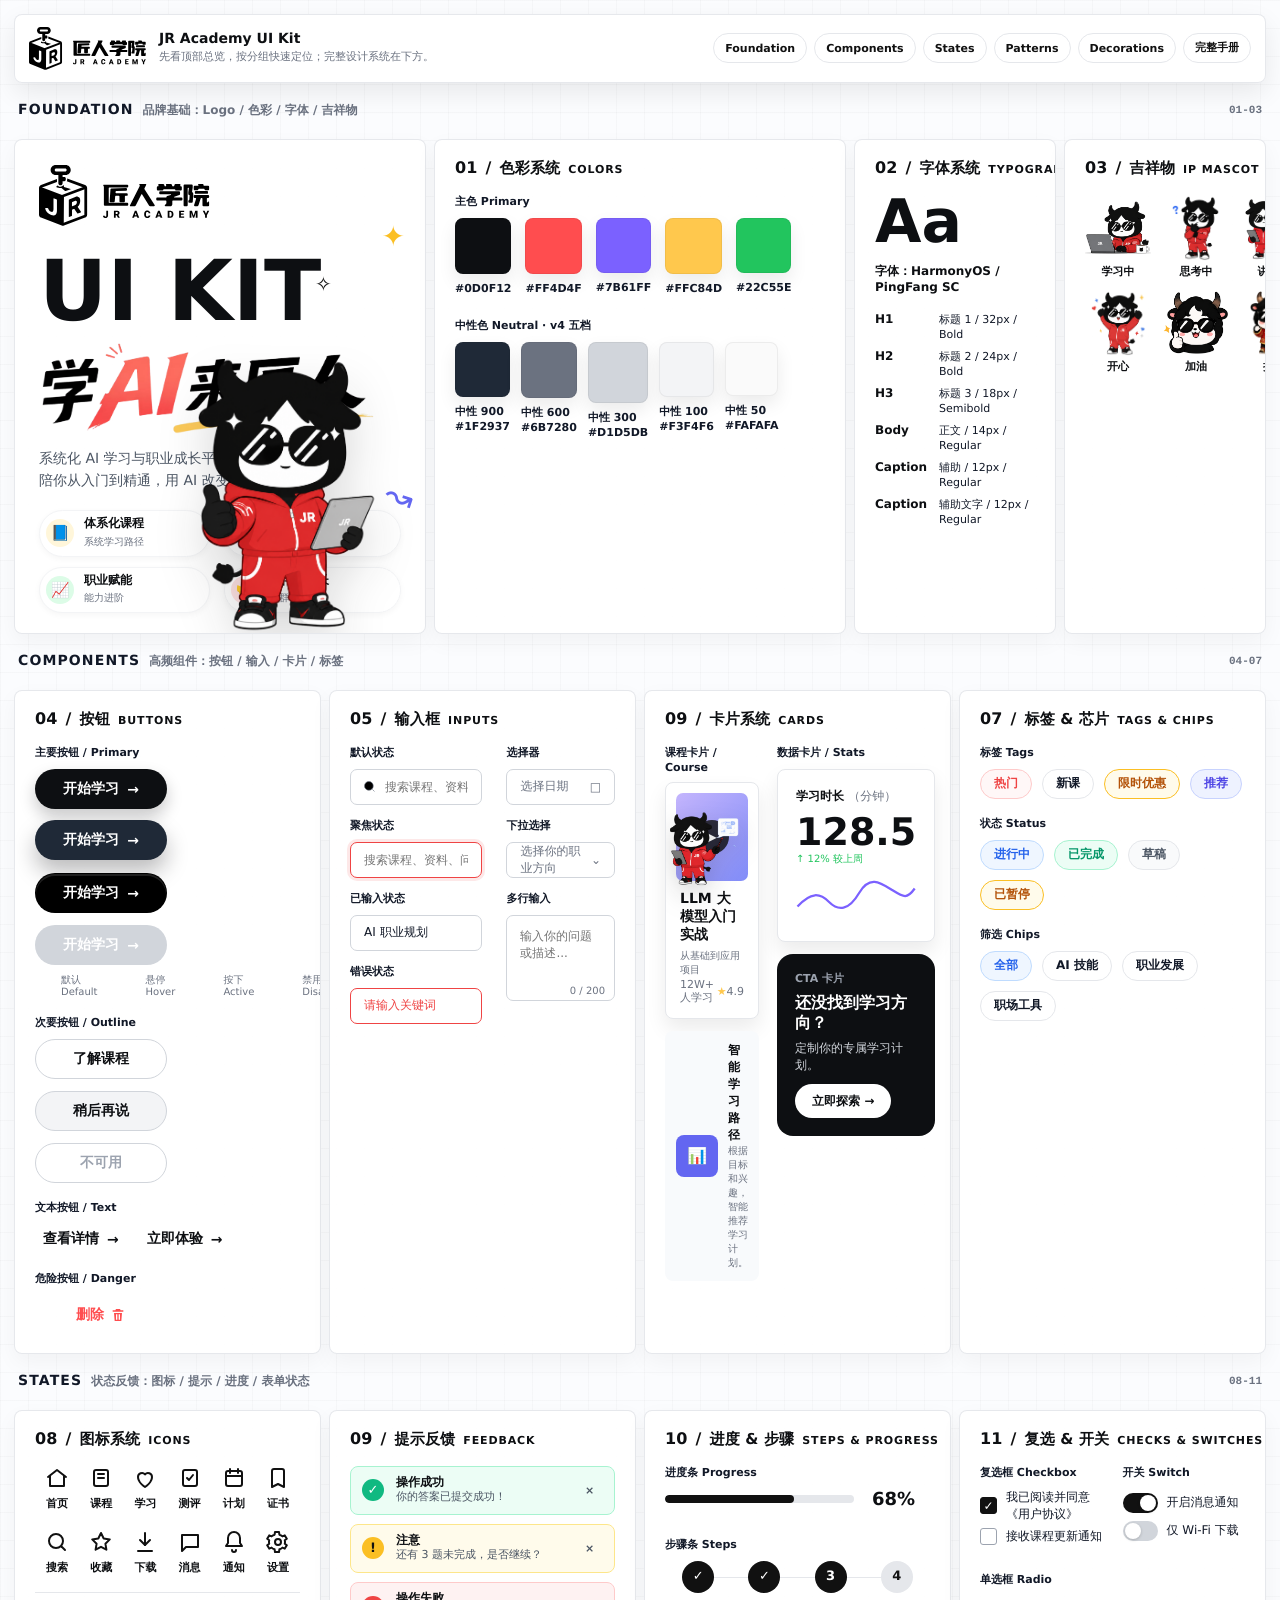
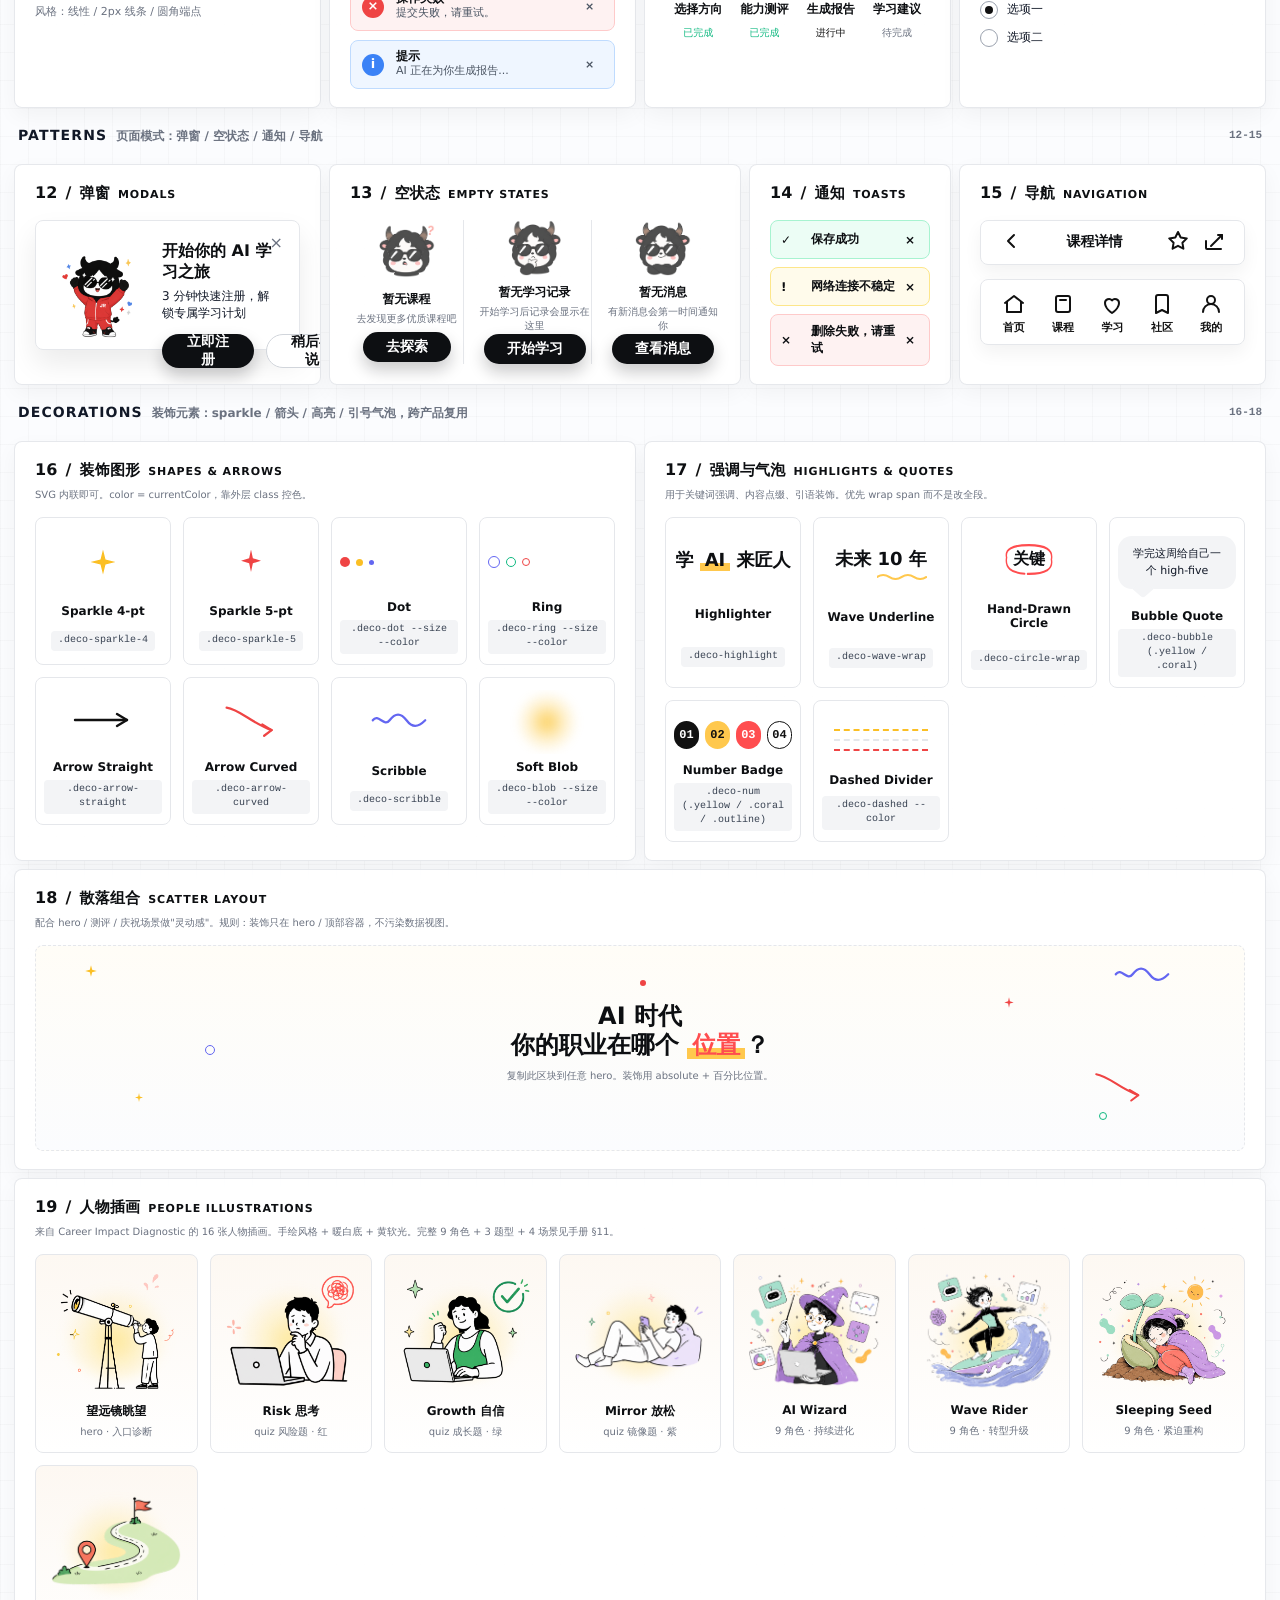
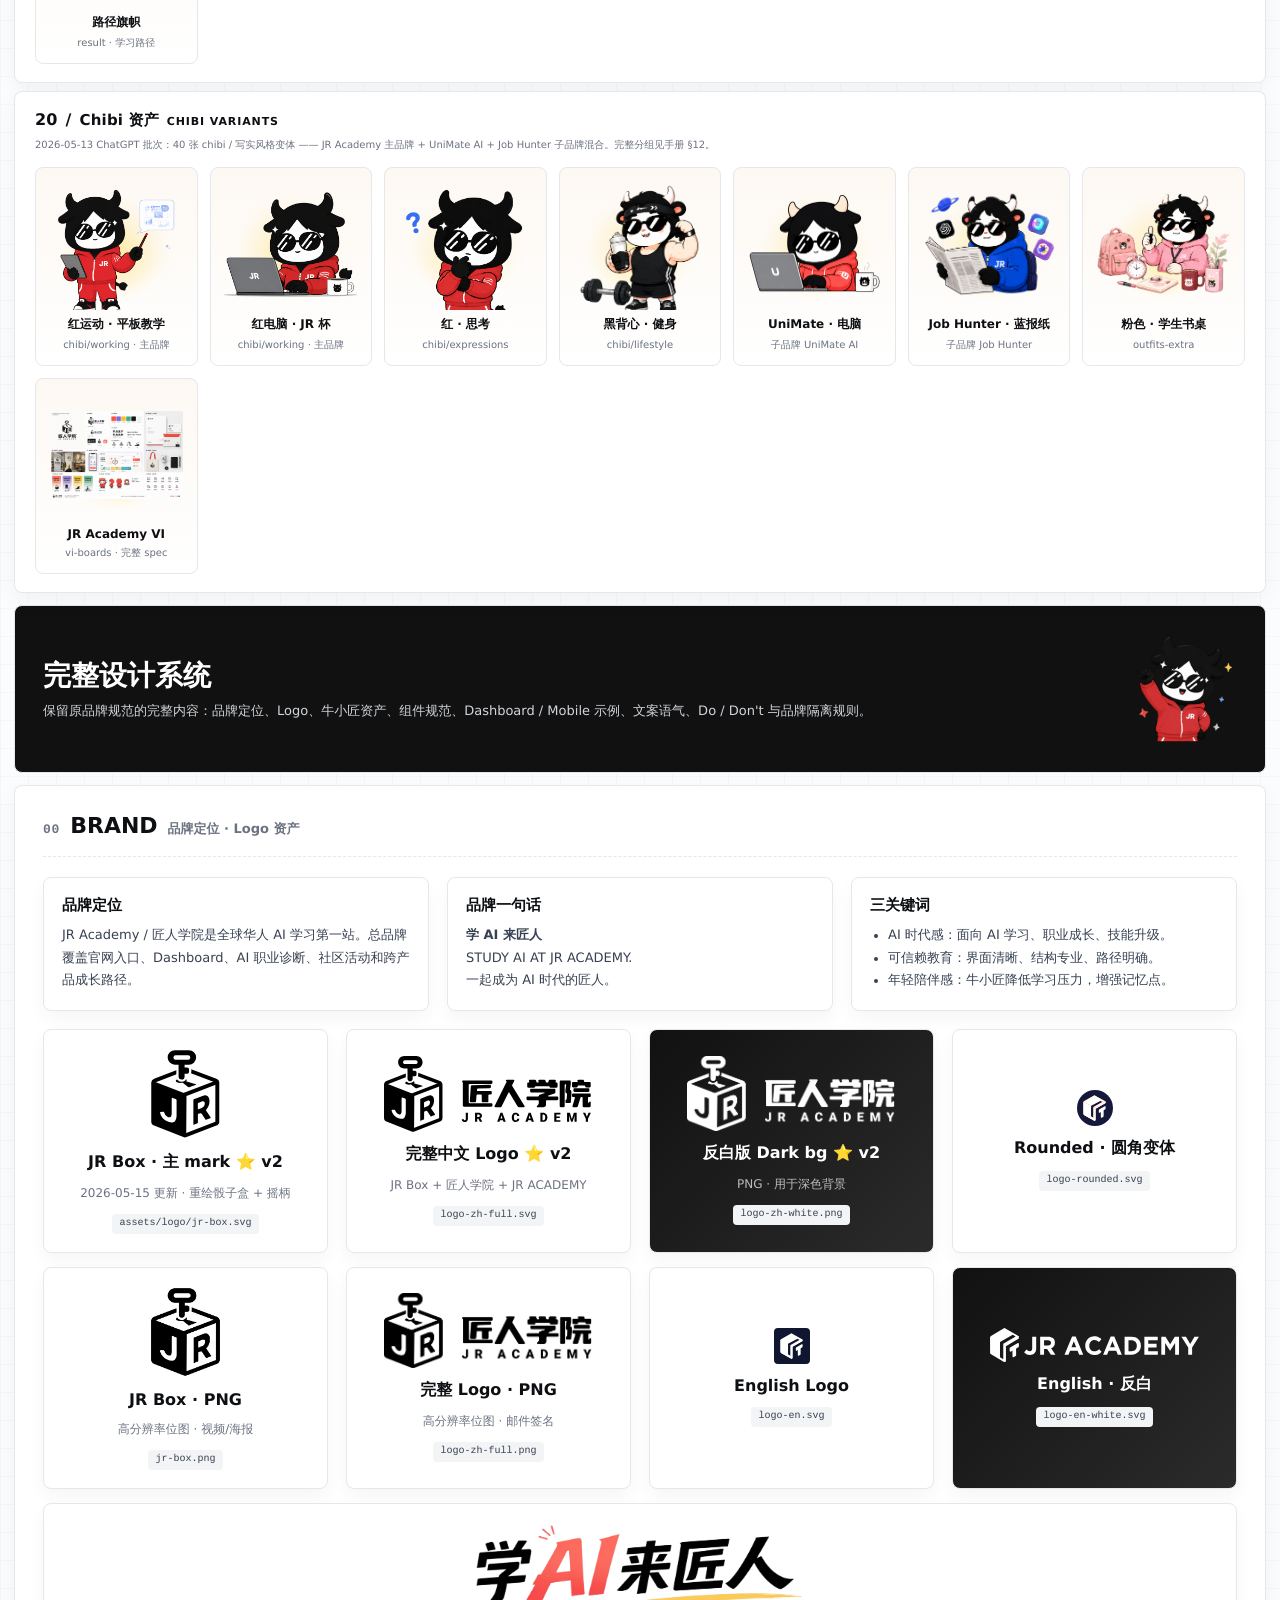
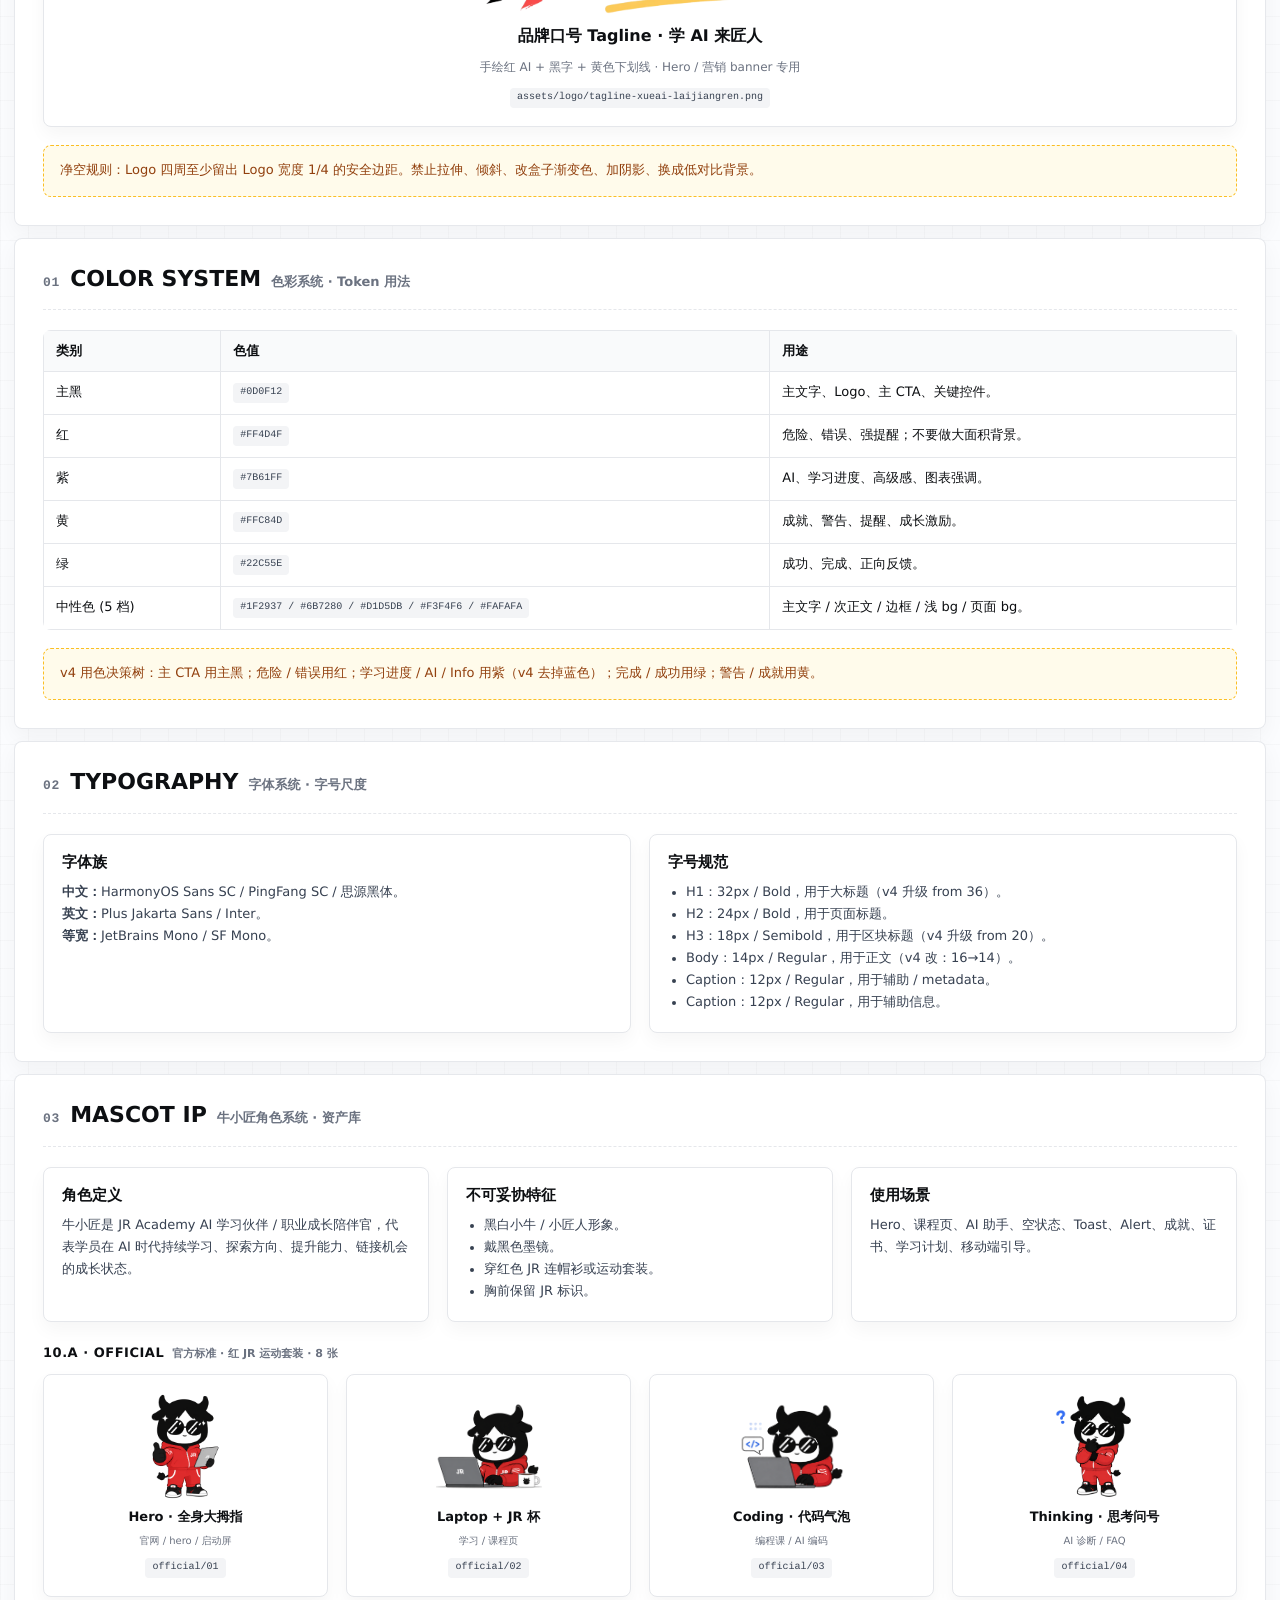
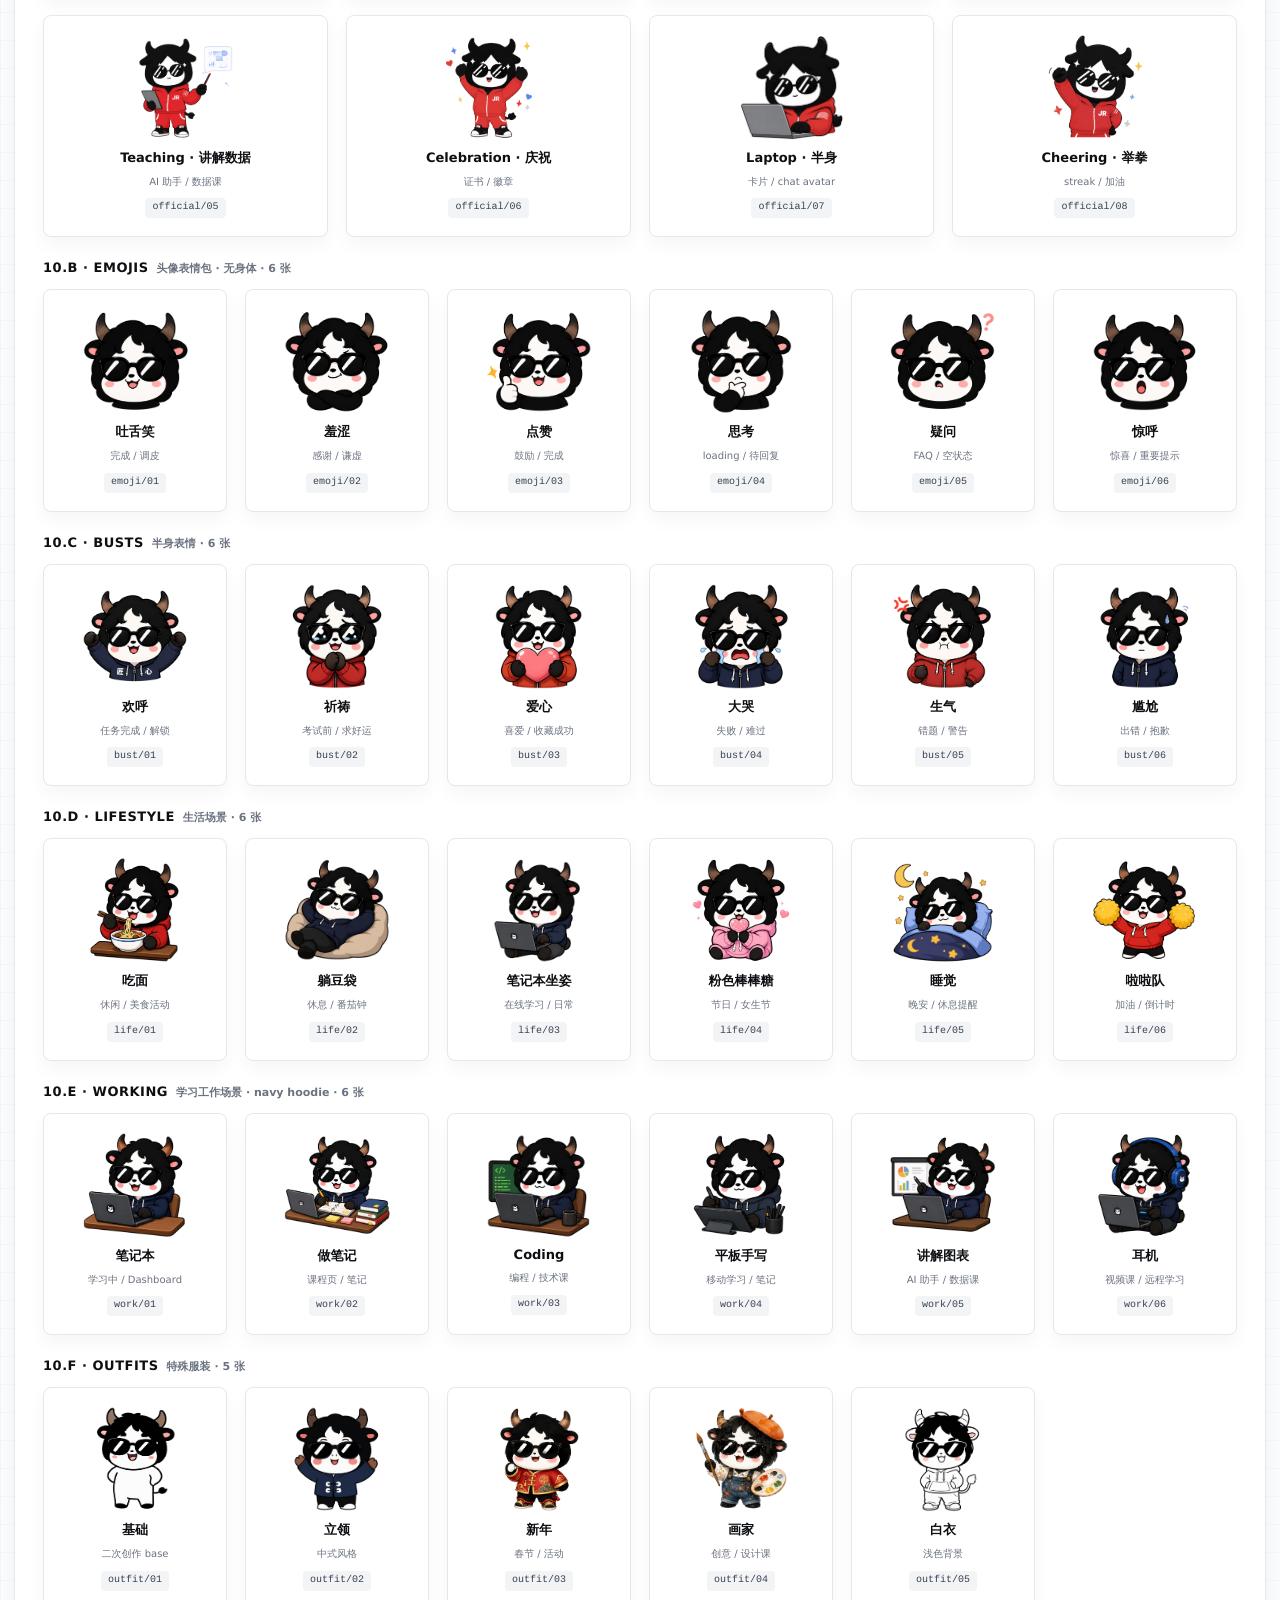
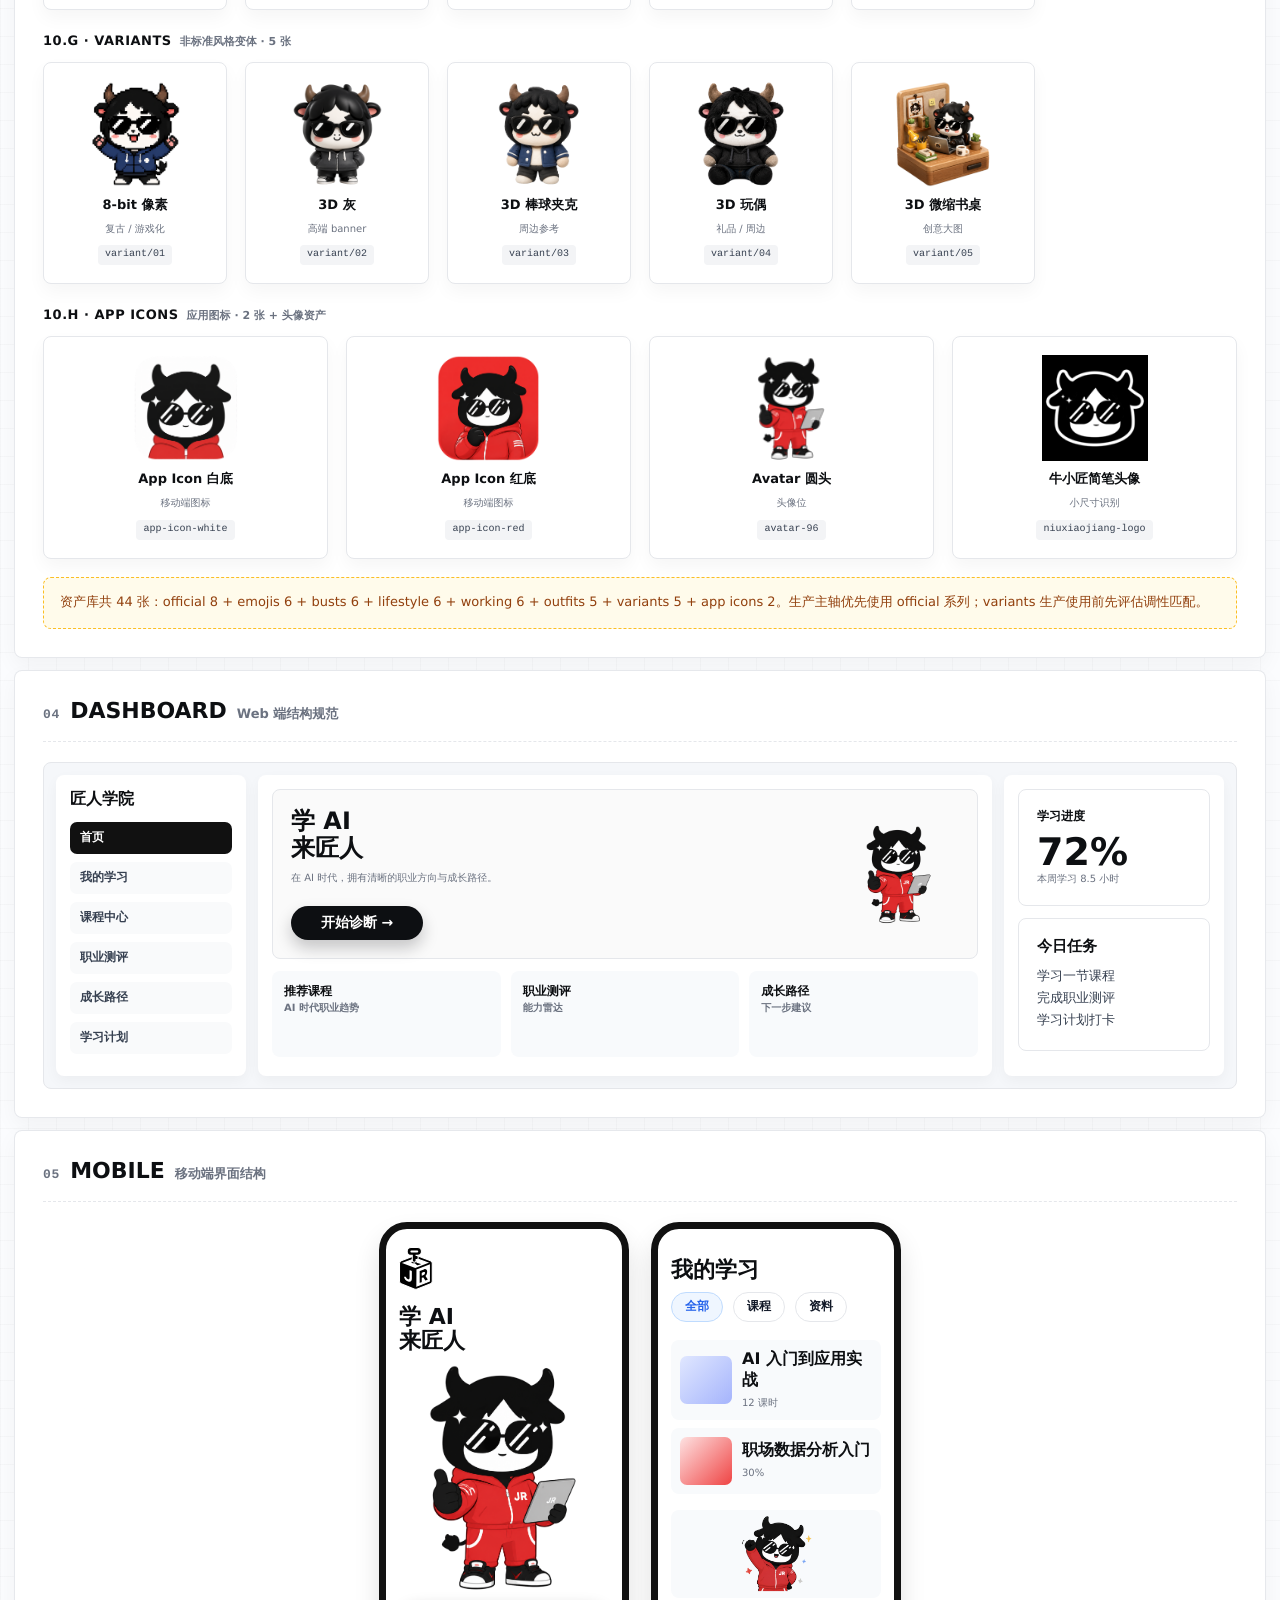
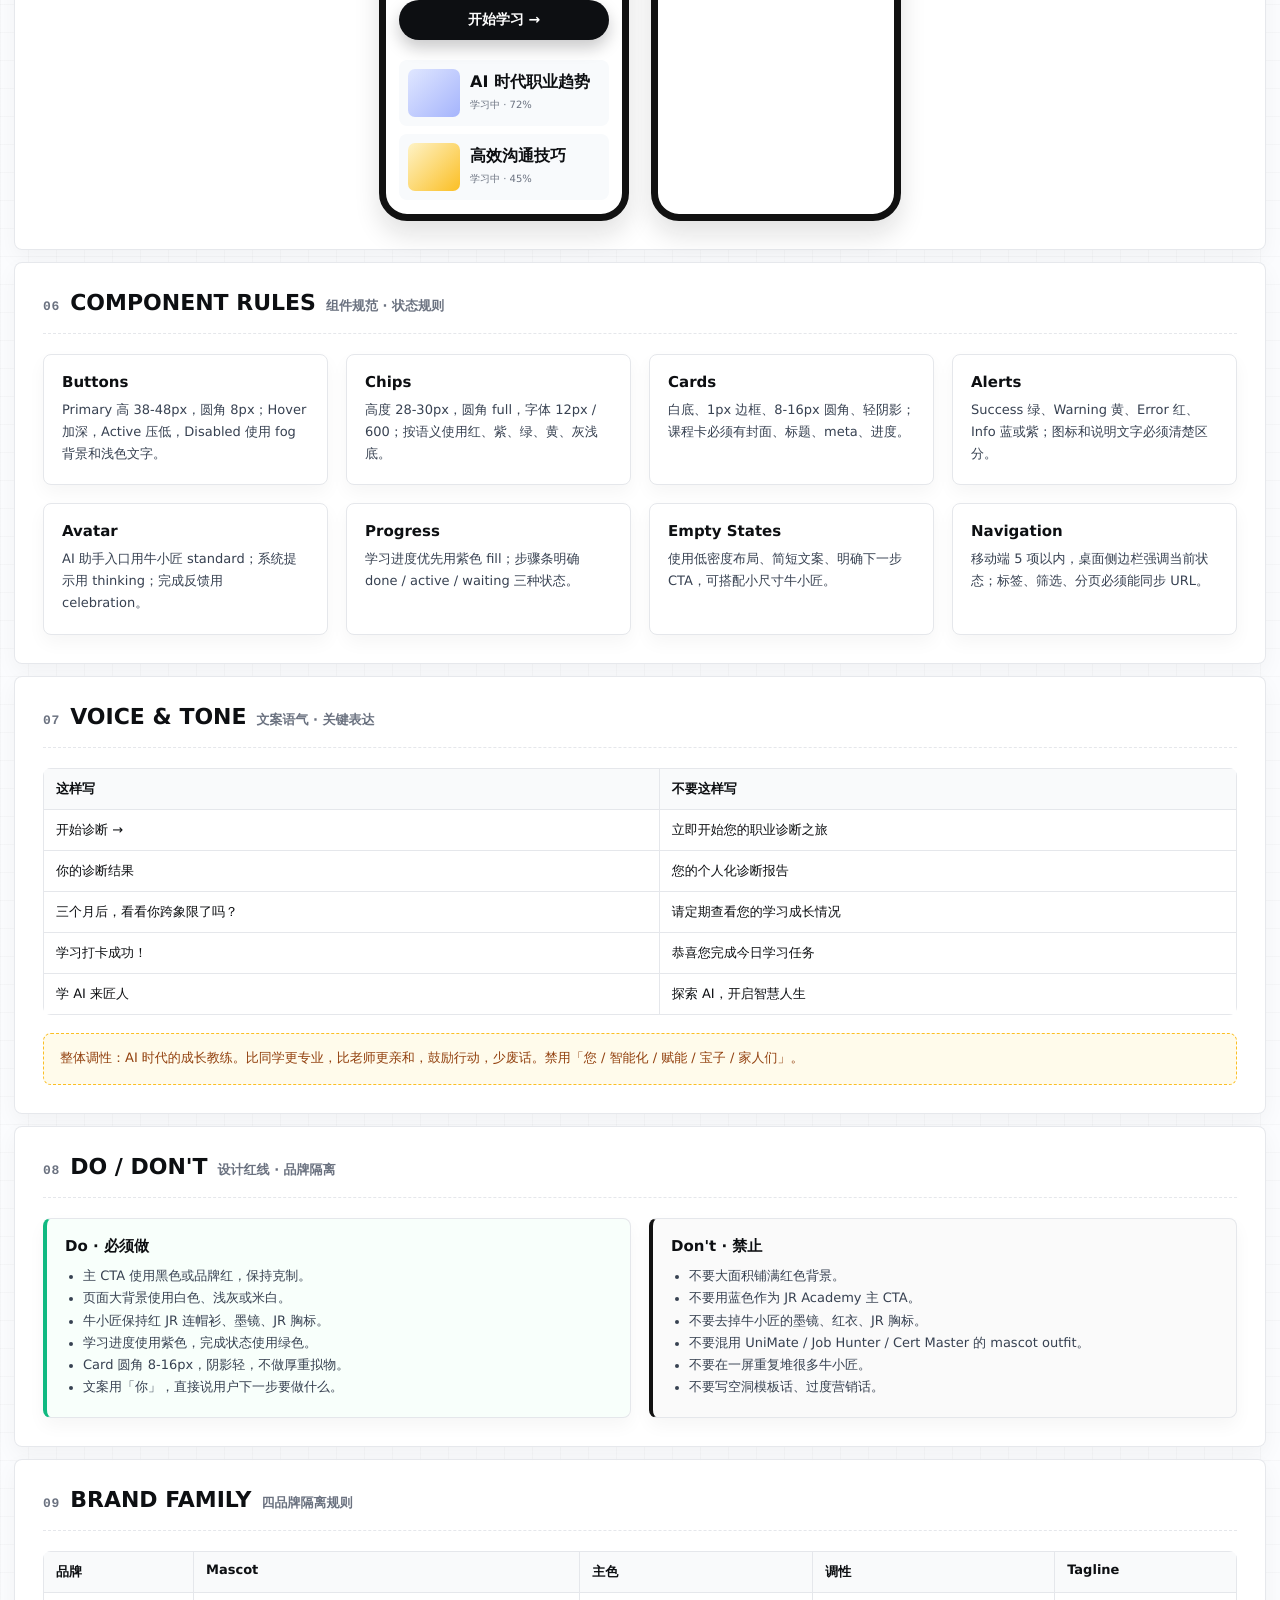
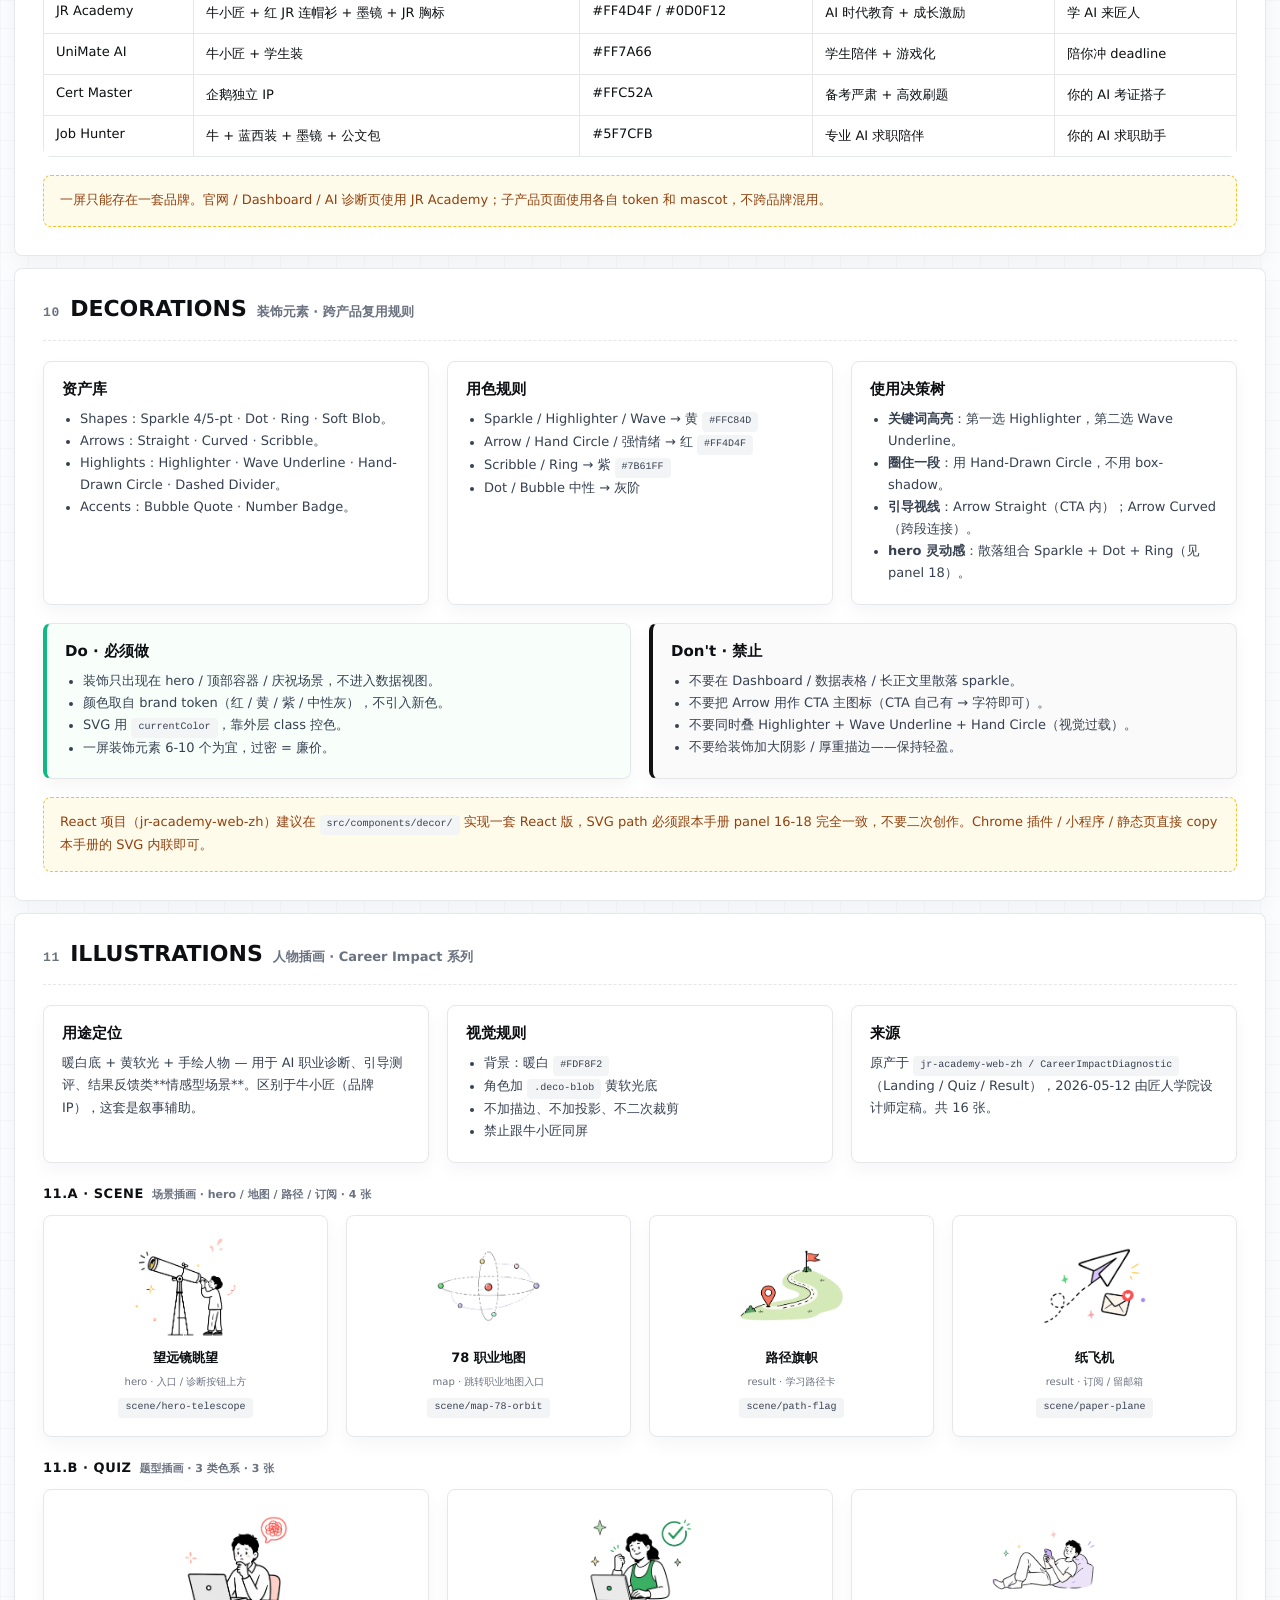
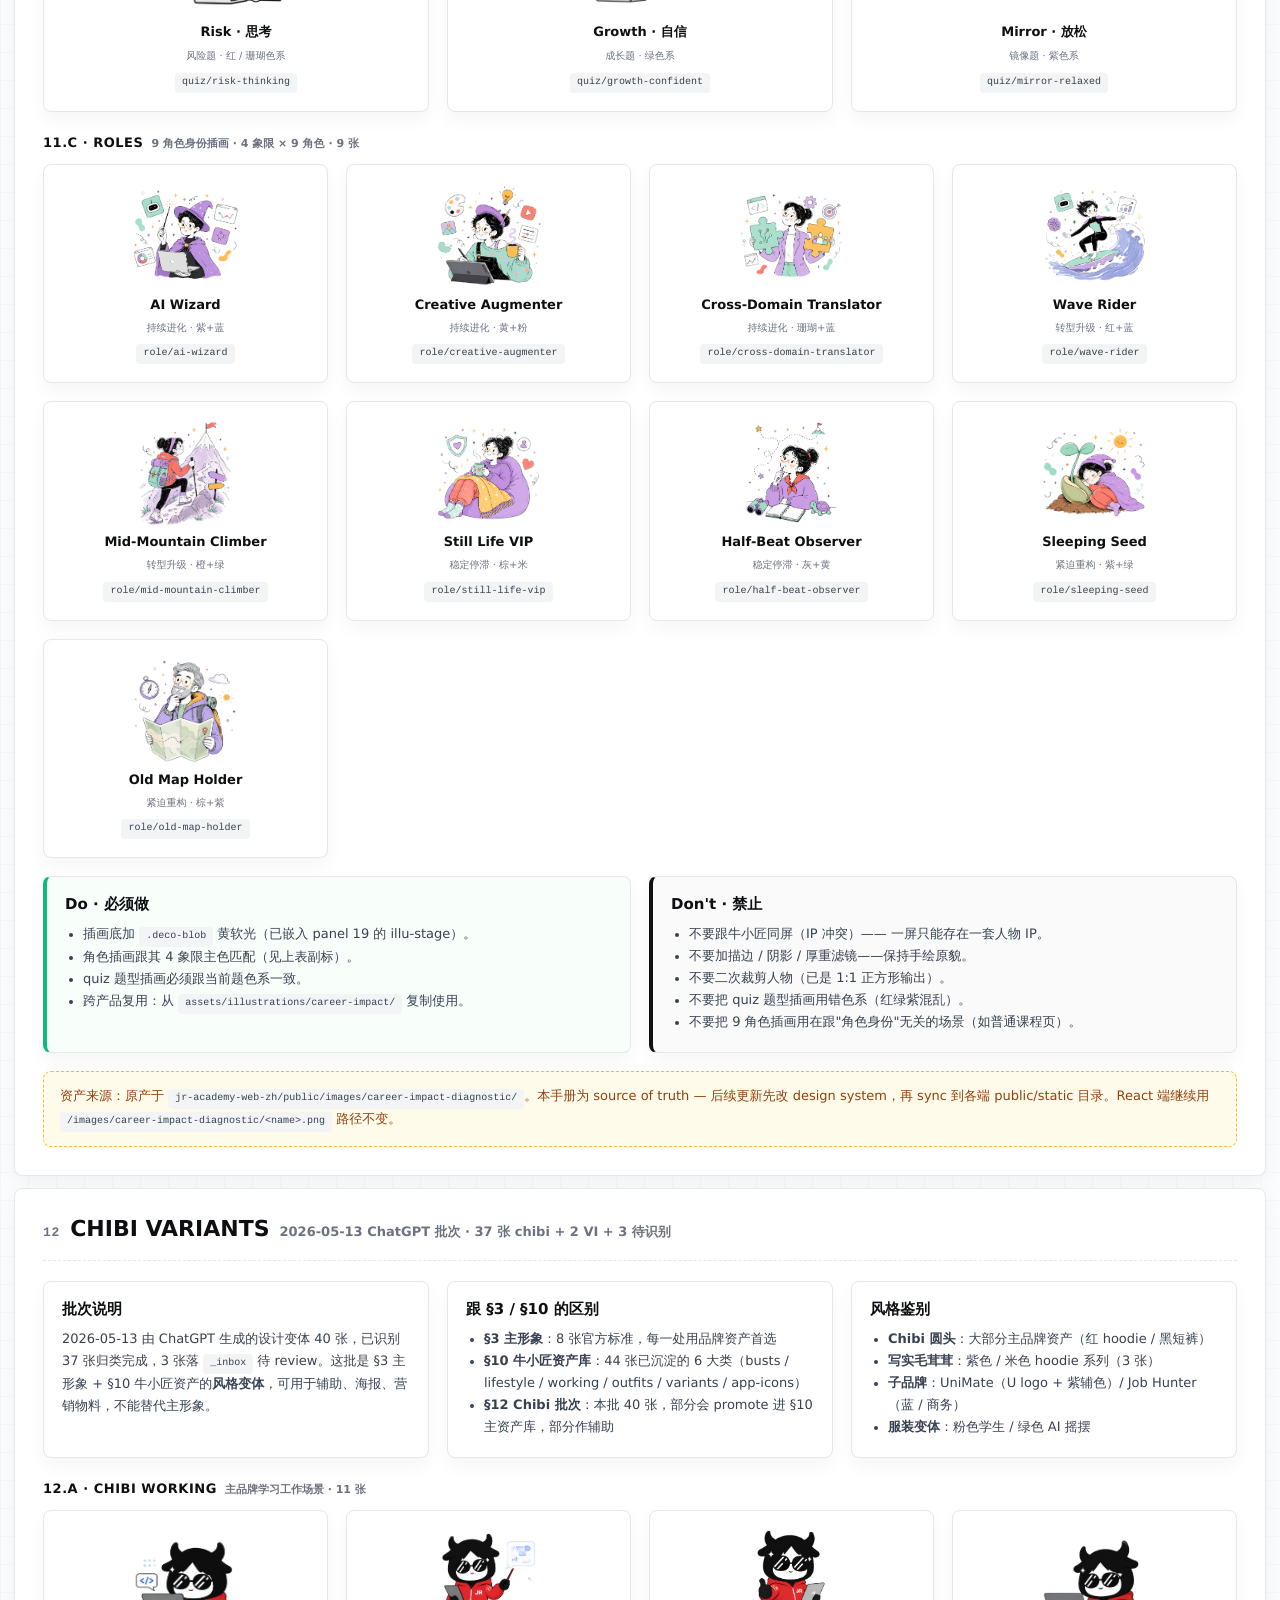
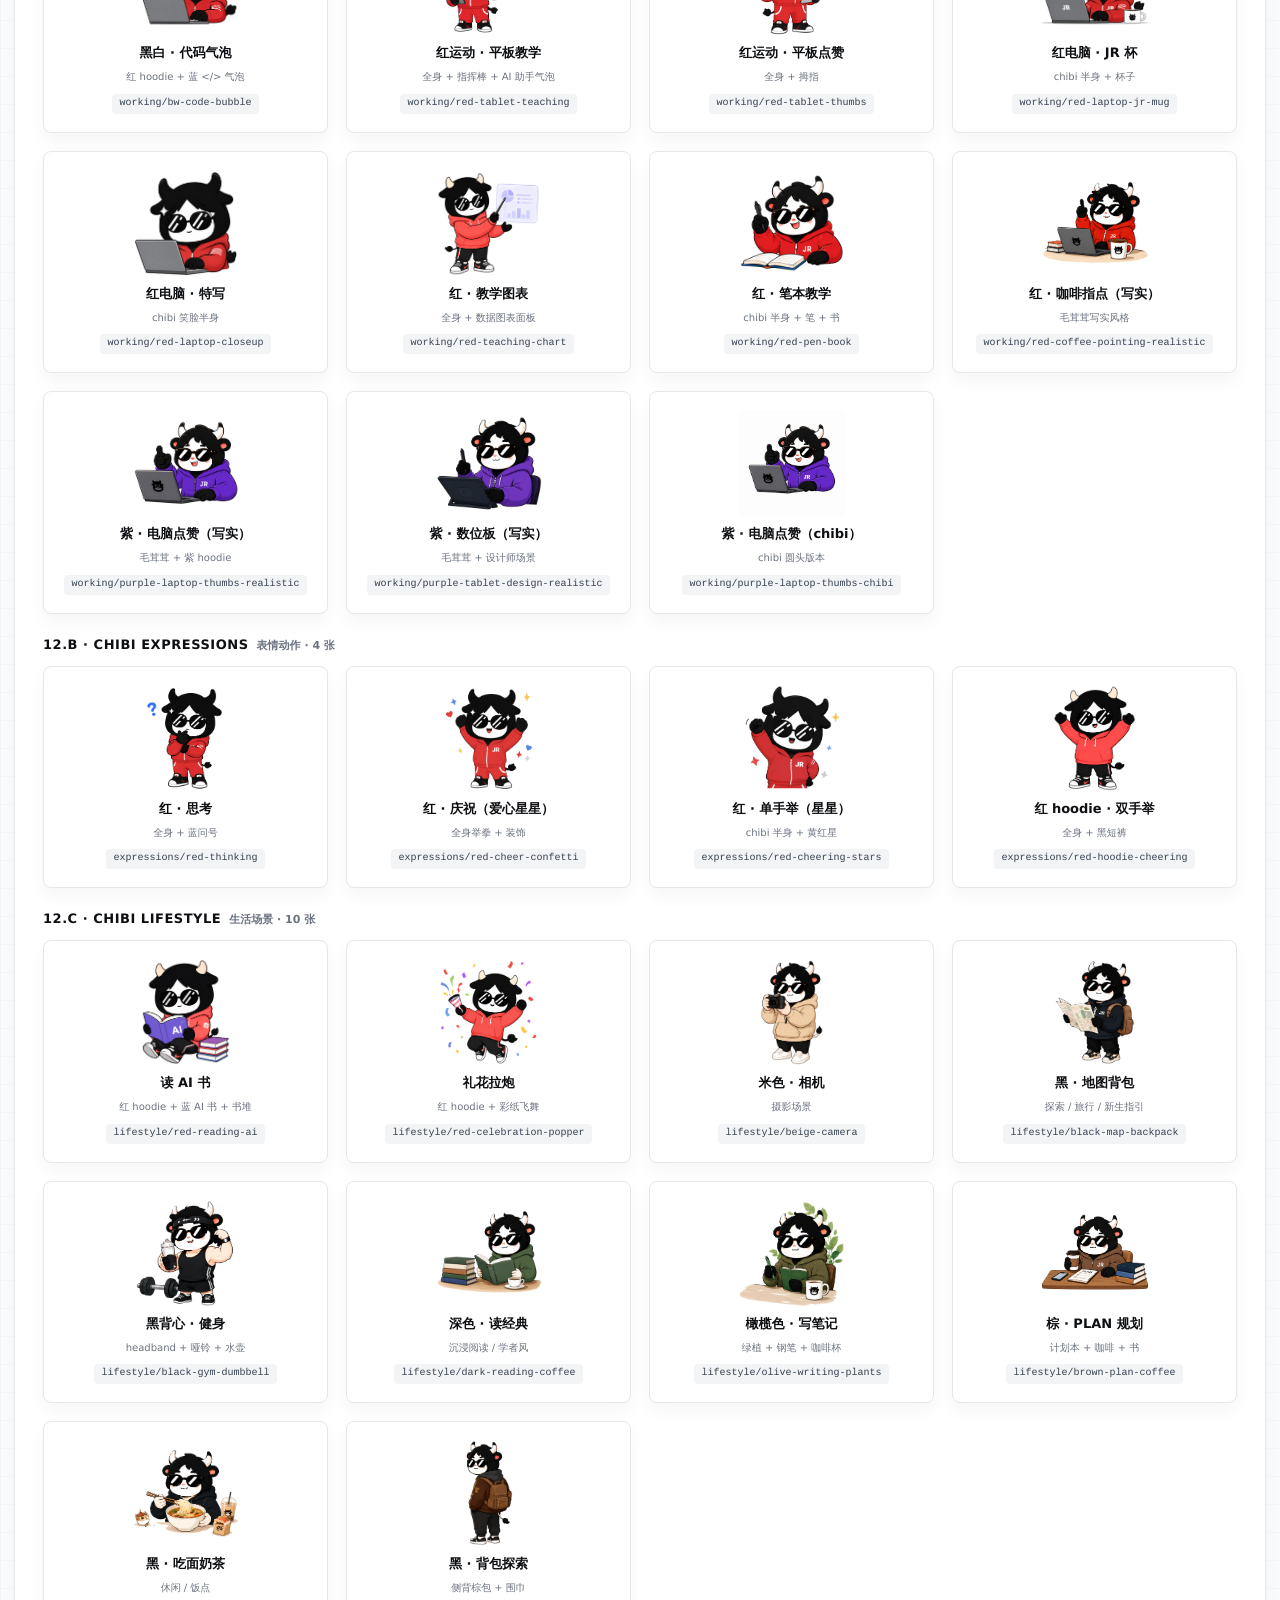
==== index.html @ ee029b47 "docs: rename 'Brand Book' → 'Design System' across repo Brand Book is the casual term; Design System" ====
<!doctype html>
<html lang="zh-CN">
<head>
  <meta charset="utf-8" />
  <meta name="viewport" content="width=device-width, initial-scale=1" />
  <title>JR Academy / 匠人学院 UI Kit</title>
  <meta name="description" content="匠人学院品牌 UI Kit：色彩、字体、吉祥物、组件与导航规范。" />
  <link rel="stylesheet" href="tokens/tokens.css" />
  <style>
    *, *::before, *::after { box-sizing: border-box; }
    html, body { margin: 0; padding: 0; }
    body {
      min-height: 100vh;
      font-family: var(--jr-font-sans);
      color: var(--jr-black);
      background:
        linear-gradient(90deg, rgba(17, 17, 17, 0.025) 1px, transparent 1px),
        linear-gradient(rgba(17, 17, 17, 0.025) 1px, transparent 1px),
        #fbfcfe;
      background-size: 28px 28px;
      -webkit-font-smoothing: antialiased;
      text-rendering: geometricPrecision;
    }
    button, input, textarea { font: inherit; }

    .page {
      width: min(1512px, calc(100vw - 28px));
      margin: 0 auto;
      padding: 14px 0 18px;
    }
    .kit-toolbar {
      position: sticky;
      top: 8px;
      z-index: 20;
      display: grid;
      grid-template-columns: 1fr auto;
      gap: 16px;
      align-items: center;
      margin-bottom: 8px;
      padding: 12px 14px;
      border: 1px solid rgba(229, 231, 235, 0.95);
      border-radius: 8px;
      background: rgba(255, 255, 255, 0.92);
      box-shadow: 0 10px 26px rgba(17, 17, 17, 0.08);
      backdrop-filter: blur(14px);
    }
    .kit-toolbar-title {
      display: flex;
      align-items: center;
      gap: 12px;
      min-width: 0;
    }
    .kit-toolbar-title img { width: 118px; height: auto; flex: 0 0 auto; }
    .kit-toolbar-title strong { display: block; font-size: 14px; line-height: 1.2; }
    .kit-toolbar-title span { display: block; margin-top: 2px; color: #6b7280; font-size: 11px; }
    .kit-jump {
      display: flex;
      flex-wrap: wrap;
      justify-content: flex-end;
      gap: 7px;
    }
    .kit-jump a {
      display: inline-flex;
      align-items: center;
      min-height: 30px;
      padding: 0 11px;
      border: 1px solid #e5e7eb;
      border-radius: 999px;
      background: #fff;
      color: #111;
      font-size: 11px;
      font-weight: 800;
      text-decoration: none;
    }
    .kit-grid {
      display: grid;
      grid-template-columns: repeat(12, minmax(0, 1fr));
      gap: 8px;
    }
    .kit-group {
      grid-column: 1 / -1;
      display: flex;
      align-items: center;
      justify-content: space-between;
      min-height: 40px;
      padding: 0 4px;
      color: #111827;
    }
    .kit-group h2 {
      margin: 0;
      display: flex;
      align-items: baseline;
      gap: 9px;
      font-size: 14px;
      letter-spacing: 0.08em;
      text-transform: uppercase;
    }
    .kit-group h2 span {
      color: #6b7280;
      font-size: 12px;
      letter-spacing: 0;
      text-transform: none;
    }
    .kit-group .range {
      color: #6b7280;
      font-family: var(--jr-font-mono);
      font-size: 11px;
      font-weight: 800;
    }
    .panel {
      min-height: 150px;
      padding: 18px 20px;
      overflow: hidden;
      position: relative;
      background: rgba(255, 255, 255, 0.92);
      border: 1px solid rgba(229, 231, 235, 0.95);
      border-radius: 8px;
      box-shadow: 0 8px 22px rgba(17, 17, 17, 0.045);
    }
    .panel-title {
      display: flex;
      align-items: baseline;
      gap: 8px;
      margin-bottom: 16px;
      font-weight: 800;
      letter-spacing: 0.01em;
      white-space: nowrap;
    }
    .panel-title .num { font-size: 16px; }
    .panel-title .slash { color: #111; }
    .panel-title .zh { font-size: 15px; }
    .panel-title .en { font-size: 11px; letter-spacing: 0.08em; }
    .label {
      margin: 0 0 8px;
      font-size: 11px;
      font-weight: 800;
      color: #111827;
    }
    .muted { color: #6b7280; }
    .tiny {
      font-size: 10px;
      color: #6b7280;
      line-height: 1.4;
    }

    .hero { grid-column: span 4; min-height: 294px; padding: 25px 24px 20px; }
    .colors { grid-column: span 4; min-height: 294px; }
    .type { grid-column: span 2; min-height: 294px; }
    .mascot { grid-column: span 2; min-height: 294px; }
    .buttons { grid-column: span 3; }
    .inputs { grid-column: span 3; }
    .cards { grid-column: span 3; }
    .tags { grid-column: span 3; }
    .icons { grid-column: span 3; }
    .feedback { grid-column: span 3; }
    .progress { grid-column: span 3; }
    .checks { grid-column: span 3; }
    .modal { grid-column: span 3; }
    .empty { grid-column: span 4; }
    .toasts { grid-column: span 2; }
    .nav { grid-column: span 3; }

    .brand-row { display: flex; align-items: center; gap: 12px; }
    .brand-logo { width: 172px; height: auto; }
    .hero-word {
      margin: 30px 0 12px;
      font-size: clamp(58px, 6.8vw, 84px);
      line-height: 0.85;
      font-weight: 900;
      letter-spacing: 0;
    }
    .hero-line {
      margin: 0;
      font-size: 34px;
      line-height: 1.1;
      font-weight: 900;
      letter-spacing: 0;
    }
    .hero-line .ai {
      color: #ef4444;
      padding: 0 5px;
      background: linear-gradient(transparent 64%, #fbbf24 64%);
    }
    .hero-tagline {
      display: block;
      width: 100%;
      max-width: 340px;
      height: auto;
      margin: 0;
    }
    .hero-underline {
      display: block;
      width: 240px;
      max-width: 80%;
      height: auto;
      margin: -4px 0 0 -8px;
      pointer-events: none;
      user-select: none;
    }
    .hero-sub {
      margin: 24px 0 0;
      padding-top: 10px;
      width: 320px;
      max-width: 68%;
      border-top: 2px solid #fbbf24;
      color: #111827;
      font-size: 14px;
      font-weight: 500;
    }
    .hero-desc {
      margin: 14px 0 18px;
      font-size: 14px;
      color: #4B5563;
      line-height: 1.6;
      max-width: 420px;
    }
    .hero-pills {
      display: grid;
      grid-template-columns: repeat(2, auto);
      gap: 10px 14px;
      margin-top: 4px;
      max-width: 440px;
    }
    .hero-pill {
      display: inline-flex;
      align-items: center;
      gap: 10px;
      padding: 6px 14px 6px 6px;
      background: #fff;
      border: 1px solid #F3F4F6;
      border-radius: 9999px;
      box-shadow: 0 2px 6px rgba(13,15,18,0.04);
    }
    .hero-pill .ic {
      width: 28px;
      height: 28px;
      border-radius: 50%;
      display: grid;
      place-items: center;
      font-size: 15px;
      flex-shrink: 0;
    }
    .hero-pill .ic.y { background: #FFF6DA; }
    .hero-pill .ic.p { background: #EFEBFF; }
    .hero-pill .ic.g { background: #DCFCE7; }
    .hero-pill .ic.r { background: #FEE2E2; }
    .hero-pill .meta { line-height: 1.15; }
    .hero-pill .meta strong { font-size: 12px; font-weight: 700; color: #0D0F12; display: block; }
    .hero-pill .meta span { font-size: 10px; color: #6B7280; }
    .hero-mascot {
      position: absolute;
      right: 20px;
      bottom: 0;
      width: 235px;
      max-height: 278px;
      object-fit: contain;
      filter: drop-shadow(0 20px 24px rgba(17, 17, 17, 0.16));
    }
    .spark { position: absolute; color: #fbbf24; font-weight: 900; font-size: 28px; }
    .spark.one { top: 80px; right: 20px; }
    .spark.two { top: 132px; left: 300px; color: #111; font-size: 20px; }
    .scribble {
      position: absolute;
      right: 12px;
      bottom: 116px;
      color: #6366f1;
      font-size: 34px;
      transform: rotate(18deg);
    }

    .swatch-row { display: grid; grid-template-columns: repeat(6, 1fr); gap: 14px; margin-bottom: 24px; }
    .neutral-row { display: grid; grid-template-columns: repeat(7, 1fr); gap: 11px; }
    .swatch { display: flex; flex-direction: column; align-items: center; gap: 8px; }
    .swatch-box {
      width: 100%;
      aspect-ratio: 1;
      border-radius: 8px;
      box-shadow: inset 0 0 0 1px rgba(17, 17, 17, 0.06), 0 8px 18px rgba(17, 17, 17, 0.08);
    }
    .swatch-code { font-size: 11px; font-weight: 700; color: #111827; }

    .type-sample { font-size: 60px; line-height: 0.9; font-weight: 900; margin: 6px 0 14px; }
    .font-name { margin: 0 0 18px; font-size: 12px; font-weight: 600; }
    .type-list { display: grid; gap: 8px; }
    .type-row { display: grid; grid-template-columns: 56px 1fr; gap: 8px; align-items: baseline; }
    .type-row strong { font-size: 12px; }
    .type-row span { font-size: 11px; color: #111827; }

    .mascot-grid { display: grid; grid-template-columns: repeat(3, 1fr); gap: 10px 12px; }
    .mascot-item { display: grid; place-items: center; gap: 4px; text-align: center; }
    .mascot-item img { width: 66px; height: 66px; object-fit: contain; }
    .mascot-item span { font-size: 11px; font-weight: 700; }

    .btn-line { margin-bottom: 18px; }
    .btn-stack { display: flex; flex-wrap: wrap; align-items: center; gap: 12px; }
    .ui-btn {
      height: 40px;
      min-width: 132px;
      padding: 0 22px;
      display: inline-flex;
      align-items: center;
      justify-content: center;
      gap: 8px;
      border: 1.5px solid transparent;
      border-radius: 9999px;       /* v4: full pill */
      font-size: 14px;
      font-weight: 700;
      background: #0D0F12;
      color: #fff;
      box-shadow: 0 8px 16px rgba(13, 15, 18, 0.22);
      transition: transform 200ms, background 200ms, box-shadow 200ms;
    }
    .ui-btn:hover, .ui-btn.hover { background: #1F2937; transform: translateY(-1px); box-shadow: 0 12px 22px rgba(13, 15, 18, 0.28); }
    .ui-btn.active { background: #000; box-shadow: inset 0 2px 0 rgba(255, 255, 255, 0.12); transform: translateY(0); }
    .ui-btn.disabled { background: #D1D5DB; color: #fff; box-shadow: none; cursor: not-allowed; }
    .ui-btn.secondary { background: #fff; color: #0D0F12; border-color: #D1D5DB; box-shadow: none; }
    .ui-btn.secondary:hover { border-color: #0D0F12; transform: none; box-shadow: 0 4px 10px rgba(13,15,18,0.06); }
    .ui-btn.secondary.soft { background: #F3F4F6; }
    .ui-btn.text { min-width: auto; height: 30px; padding: 0 8px; background: transparent; color: #0D0F12; box-shadow: none; border: 0; }
    .ui-btn.text:hover { background: #F3F4F6; }
    .ui-btn.danger {
      background: transparent; color: #FF4D4F; border-color: transparent;
      box-shadow: none; gap: 6px;
    }
    .ui-btn.danger:hover { background: #FEE2E2; transform: none; }
    .ui-btn.danger svg { width: 16px; height: 16px; fill: #FF4D4F; }
    .state-labels { display: flex; gap: 48px; padding: 8px 0 0 26px; font-size: 10px; color: #6B7280; }

    .input-layout { display: grid; grid-template-columns: 1fr 0.82fr; gap: 24px; }
    .field { margin-bottom: 14px; }
    .field input, .field textarea, .select-like {
      width: 100%;
      min-height: 36px;
      padding: 0 13px;
      border: 1px solid #d1d5db;
      border-radius: 7px;
      background: #fff;
      color: #111827;
      font-size: 12px;
      outline: 0;
    }
    .field textarea { min-height: 86px; padding-top: 12px; resize: none; }
    .field .danger { border-color: #ef4444; color: #ef4444; }
    .field .focus { border-color: #ef4444; box-shadow: 0 0 0 3px rgba(239, 68, 68, 0.12); }
    .field .with-icon { position: relative; }
    .field .with-icon input { padding-left: 34px; }
    .field .with-icon svg { position: absolute; left: 12px; top: 10px; width: 15px; height: 15px; stroke: #6b7280; }
    .select-like { display: flex; align-items: center; justify-content: space-between; color: #6b7280; }
    .counter { text-align: right; margin-top: -19px; padding-right: 10px; font-size: 10px; color: #6b7280; }

    .card-layout { display: grid; grid-template-columns: 1fr 0.9fr; gap: 18px; align-items: stretch; }
    .course-card, .metric-card {
      border: 1px solid #e5e7eb;
      border-radius: 8px;
      background: #fff;
      box-shadow: 0 10px 20px rgba(17, 17, 17, 0.08);
      overflow: hidden;
    }
    .course-cover {
      height: 88px;
      margin: 10px;
      border-radius: 7px;
      position: relative;
      background: linear-gradient(135deg, #c4b5fd, #818cf8);
    }
    .course-cover img {
      position: absolute;
      right: 8px;
      bottom: -6px;
      height: 78px;
      object-fit: contain;
      filter: drop-shadow(0 10px 13px rgba(17, 17, 17, 0.18));
    }
    .play-dot {
      position: absolute;
      left: 50%;
      top: 50%;
      width: 34px;
      height: 34px;
      display: grid;
      place-items: center;
      transform: translate(-50%, -50%);
      border-radius: 999px;
      background: rgba(17, 17, 17, 0.82);
      color: #fff;
      font-size: 12px;
    }
    .course-body { padding: 0 14px 12px; }
    .course-title { font-size: 14px; font-weight: 800; margin: 0 0 5px; }
    .course-meta { display: flex; justify-content: space-between; align-items: center; font-size: 11px; color: #6b7280; }
    .mini-chip { padding: 5px 9px; border-radius: 7px; background: #e0e7ff; color: #6366f1; font-size: 10px; font-weight: 800; }
    .metric-card { padding: 18px; }
    .metric-title { font-size: 12px; font-weight: 800; }
    .metric-num { margin: 8px 0 2px; font-size: 38px; line-height: 1; font-weight: 900; }
    .metric-trend { width: 100%; height: 52px; }
    .feature-card {
      display: grid;
      grid-template-columns: 42px 1fr;
      gap: 10px;
      align-items: center;
      margin-top: 12px;
      padding: 11px;
      border-radius: 8px;
      background: #f8fafc;
    }
    .feature-icon { width: 42px; height: 42px; border-radius: 8px; display: grid; place-items: center; background: #6366f1; color: #fff; }
    .feature-title { font-size: 12px; font-weight: 800; }
    .feature-copy { font-size: 10px; color: #6b7280; }

    .chip-row { display: flex; flex-wrap: wrap; gap: 10px; margin-bottom: 18px; }
    .tag {
      display: inline-flex;
      align-items: center;
      justify-content: center;
      min-height: 30px;
      padding: 0 13px;
      border: 1px solid #e5e7eb;
      border-radius: 999px;
      background: #fff;
      color: #111827;
      font-size: 12px;
      font-weight: 800;
    }
    .tag.red { color: #ef4444; border-color: #fecaca; background: #fff7f7; }
    .tag.yellow { color: #b45309; border-color: #fbbf24; background: #fffbeb; }
    .tag.purple { color: #4f46e5; border-color: #c7d2fe; background: #eef2ff; }
    .tag.blue { color: #2563eb; border-color: #bfdbfe; background: #eff6ff; }
    .tag.green { color: #059669; border-color: #a7f3d0; background: #ecfdf5; }
    .tag.gray { color: #4b5563; background: #f9fafb; }

    .icon-grid { display: grid; grid-template-columns: repeat(6, 1fr); row-gap: 18px; }
    .icon-item { display: grid; place-items: center; gap: 7px; font-size: 11px; font-weight: 700; }
    .icon-item svg, .nav-icon svg, .toolbar-icon svg { width: 24px; height: 24px; fill: none; stroke: #111; stroke-width: 2; stroke-linecap: round; stroke-linejoin: round; }
    .icon-note { margin-top: 16px; padding-top: 12px; border-top: 1px solid #e5e7eb; color: #6b7280; font-size: 11px; }

    .alert-list { display: grid; gap: 9px; }
    .alert {
      display: grid;
      grid-template-columns: 24px 1fr 18px;
      align-items: center;
      gap: 10px;
      min-height: 45px;
      padding: 9px 11px;
      border: 1px solid transparent;
      border-radius: 8px;
      font-size: 12px;
    }
    .alert strong { display: block; font-size: 12px; line-height: 1.1; }
    .alert span { font-size: 11px; color: #4b5563; }
    .alert.success { background: #ecfdf5; border-color: #a7f3d0; }
    .alert.warn { background: #fffbeb; border-color: #fde68a; }
    .alert.error { background: #fef2f2; border-color: #fecaca; }
    .alert.info { background: #eff6ff; border-color: #bfdbfe; }
    .alert-mark {
      width: 22px;
      height: 22px;
      display: grid;
      place-items: center;
      border-radius: 999px;
      color: #fff;
      font-size: 13px;
      font-weight: 900;
    }
    .alert.success .alert-mark { background: #10b981; }
    .alert.warn .alert-mark { background: #fbbf24; color: #111; }
    .alert.error .alert-mark { background: #ef4444; }
    .alert.info .alert-mark { background: #3b82f6; }
    .close { color: #111; font-weight: 700; }

    .progress-bar {
      display: grid;
      grid-template-columns: 1fr 58px;
      gap: 18px;
      align-items: center;
      margin-bottom: 28px;
    }
    .track { height: 8px; border-radius: 999px; background: #e5e7eb; overflow: hidden; }
    .track span { display: block; height: 100%; width: 68%; border-radius: 999px; background: #111; }
    .progress-num { font-size: 18px; font-weight: 900; }
    .steps { display: grid; grid-template-columns: repeat(4, 1fr); align-items: start; text-align: center; position: relative; }
    .steps::before {
      content: "";
      position: absolute;
      left: 12%;
      right: 12%;
      top: 16px;
      height: 1px;
      background: #e5e7eb;
    }
    .step { position: relative; display: grid; gap: 8px; place-items: center; z-index: 1; }
    .step-badge {
      width: 32px;
      height: 32px;
      display: grid;
      place-items: center;
      border-radius: 999px;
      background: #e5e7eb;
      color: #111;
      font-size: 13px;
      font-weight: 900;
    }
    .step.done .step-badge, .step.active .step-badge { background: #111; color: #fff; }
    .step-title { font-size: 12px; font-weight: 800; }
    .step-state { font-size: 10px; color: #10b981; }
    .step.active .step-state { color: #111; }
    .step.wait .step-state { color: #6b7280; }

    .form-list { display: grid; grid-template-columns: 1fr 1fr; gap: 20px; }
    .choice { display: flex; align-items: center; gap: 9px; min-height: 28px; font-size: 12px; color: #111827; }
    .checkbox, .radio, .switch {
      display: inline-grid;
      place-items: center;
      flex: 0 0 auto;
      border: 1.5px solid #9ca3af;
      background: #fff;
    }
    .checkbox { width: 17px; height: 17px; border-radius: 3px; }
    .checkbox.on { background: #111; border-color: #111; color: #fff; font-size: 12px; }
    .radio { width: 18px; height: 18px; border-radius: 999px; }
    .radio.on::after { content: ""; width: 8px; height: 8px; border-radius: 999px; background: #111; }
    .switch {
      width: 35px;
      height: 20px;
      padding: 2px;
      justify-content: start;
      border-radius: 999px;
      border: 0;
      background: #d1d5db;
    }
    .switch::after { content: ""; width: 16px; height: 16px; border-radius: 999px; background: #fff; box-shadow: 0 1px 3px rgba(17, 17, 17, 0.2); }
    .switch.on { justify-content: end; background: #111; }

    .modal-card {
      height: 130px;
      padding: 18px 18px 18px 126px;
      border: 1px solid #e5e7eb;
      border-radius: 8px;
      box-shadow: 0 14px 28px rgba(17, 17, 17, 0.08);
      background: #fff;
      position: relative;
    }
    .modal-card img {
      position: absolute;
      left: 18px;
      bottom: 10px;
      width: 86px;
      height: 86px;
      object-fit: contain;
    }
    .modal-card h3 { margin: 2px 0 5px; font-size: 16px; }
    .modal-card p { margin: 0 0 12px; font-size: 12px; color: #111827; }
    .modal-actions { display: flex; gap: 12px; }
    .modal-x { position: absolute; right: 16px; top: 12px; color: #6b7280; }

    .empty-grid { display: grid; grid-template-columns: repeat(3, 1fr); gap: 14px; }
    .empty-item { min-height: 128px; display: grid; place-items: center; text-align: center; border-right: 1px solid #e5e7eb; }
    .empty-item:last-child { border-right: 0; }
    .empty-item img { width: 56px; height: 56px; object-fit: contain; opacity: 0.72; }
    .empty-item strong { display: block; margin-top: 8px; font-size: 12px; }
    .empty-item span { display: block; max-width: 150px; margin-top: 5px; font-size: 10px; color: #6b7280; line-height: 1.4; }

    .toast-list { display: grid; gap: 8px; }
    .toast {
      min-height: 39px;
      display: grid;
      grid-template-columns: 22px 1fr 14px;
      align-items: center;
      gap: 8px;
      padding: 8px 10px;
      border-radius: 8px;
      border: 1px solid #e5e7eb;
      font-size: 12px;
      font-weight: 800;
    }
    .toast.success { background: #ecfdf5; border-color: #a7f3d0; }
    .toast.warn { background: #fffbeb; border-color: #fde68a; }
    .toast.error { background: #fef2f2; border-color: #fecaca; }

    .top-nav, .bottom-nav {
      border: 1px solid #e5e7eb;
      border-radius: 8px;
      background: #fff;
      box-shadow: 0 8px 18px rgba(17, 17, 17, 0.05);
    }
    .top-nav {
      height: 45px;
      display: grid;
      grid-template-columns: 36px 1fr 36px 36px;
      align-items: center;
      padding: 0 12px;
      margin-bottom: 14px;
      text-align: center;
      font-size: 14px;
      font-weight: 900;
    }
    .bottom-nav { display: grid; grid-template-columns: repeat(5, 1fr); padding: 12px 8px 8px; }
    .nav-icon { display: grid; place-items: center; gap: 5px; color: #111; font-size: 11px; font-weight: 700; }

    @media (max-width: 1180px) {
      .hero, .colors, .type, .mascot, .buttons, .inputs, .cards, .tags,
      .icons, .feedback, .progress, .checks, .modal, .empty, .toasts, .nav {
        grid-column: span 6;
      }
      .hero-mascot { width: 210px; }
    }
    @media (max-width: 720px) {
      .page { width: min(100% - 16px, 520px); padding: 8px 0; }
      .kit-toolbar {
        position: static;
        grid-template-columns: 1fr;
      }
      .kit-jump { justify-content: flex-start; }
      .kit-grid { grid-template-columns: 1fr; }
      .panel { grid-column: 1 / -1 !important; padding: 16px; }
      .hero { min-height: auto; }
      .hero-word { font-size: 58px; margin-top: 24px; }
      .hero-line { font-size: 28px; }
      .hero-tagline { max-width: 260px; }
      .hero-underline { width: 180px; }
      .hero-sub { max-width: 100%; width: 100%; }
      .hero-mascot {
        position: relative;
        right: auto;
        bottom: auto;
        display: block;
        width: 220px;
        margin: 12px auto -8px;
      }
      .spark.one { top: 96px; right: 18px; }
      .spark.two { top: 146px; left: 214px; }
      .scribble { right: 28px; bottom: 150px; }
      .swatch-row, .neutral-row { grid-template-columns: repeat(3, 1fr); }
      .type { min-height: auto; }
      .input-layout, .card-layout, .form-list, .empty-grid { grid-template-columns: 1fr; }
      .empty-item { border-right: 0; border-bottom: 1px solid #e5e7eb; padding-bottom: 12px; }
      .empty-item:last-child { border-bottom: 0; }
      .icon-grid { grid-template-columns: repeat(3, 1fr); }
    }

    .designsystem {
      margin-top: 12px;
      display: grid;
      gap: 12px;
    }
    .book-section {
      padding: 28px;
      background: rgba(255, 255, 255, 0.94);
      border: 1px solid rgba(229, 231, 235, 0.95);
      border-radius: 8px;
      box-shadow: 0 8px 22px rgba(17, 17, 17, 0.045);
    }
    .book-head {
      display: flex;
      align-items: baseline;
      gap: 10px;
      padding-bottom: 16px;
      margin-bottom: 20px;
      border-bottom: 1px dashed #e5e7eb;
    }
    .book-head .book-num {
      font-family: var(--jr-font-mono);
      font-size: 13px;
      font-weight: 900;
      letter-spacing: 0.06em;
    }
    .book-head h2 {
      margin: 0;
      font-size: 22px;
      line-height: 1.2;
    }
    .book-head span {
      color: #6b7280;
      font-size: 13px;
      font-weight: 700;
    }
    .book-grid { display: grid; gap: 18px; }
    .book-grid.two { grid-template-columns: repeat(2, minmax(0, 1fr)); }
    .book-grid.three { grid-template-columns: repeat(3, minmax(0, 1fr)); }
    .book-grid.four { grid-template-columns: repeat(4, minmax(0, 1fr)); }
    .book-grid.six { grid-template-columns: repeat(6, minmax(0, 1fr)); }
    .book-card {
      padding: 18px;
      border: 1px solid #e5e7eb;
      border-radius: 8px;
      background: #fff;
      box-shadow: 0 8px 18px rgba(17, 17, 17, 0.04);
    }
    .book-card h3 {
      margin: 0 0 9px;
      font-size: 15px;
    }
    .book-card p,
    .book-card li {
      color: #374151;
      font-size: 13px;
      line-height: 1.7;
    }
    .book-card p { margin: 0; }
    .book-card ul {
      margin: 0;
      padding-left: 18px;
    }
    .book-note {
      margin-top: 18px;
      padding: 14px 16px;
      border-radius: 8px;
      background: #fffbeb;
      border: 1px dashed #fbbf24;
      color: #92400e;
      font-size: 13px;
      line-height: 1.7;
    }
    .logo-card {
      min-height: 170px;
      display: flex;
      flex-direction: column;
      align-items: center;
      justify-content: center;
      gap: 12px;
      text-align: center;
    }
    .logo-card.dark {
      background: linear-gradient(135deg, #111 0%, #2b2b2b 100%);
      color: #fff;
    }
    .logo-card img { max-width: 210px; max-height: 92px; object-fit: contain; }
    .asset-card {
      min-height: 168px;
      display: flex;
      flex-direction: column;
      align-items: center;
      justify-content: center;
      gap: 9px;
      text-align: center;
    }
    .asset-card img {
      width: 106px;
      height: 106px;
      object-fit: contain;
    }
    .asset-card strong { font-size: 13px; }
    .asset-card small {
      color: #6b7280;
      font-size: 10px;
      line-height: 1.35;
    }
    .asset-group-title {
      display: flex;
      align-items: baseline;
      gap: 8px;
      margin: 24px 0 12px;
      font-size: 13px;
      font-weight: 900;
      letter-spacing: 0.04em;
    }
    .asset-group-title span {
      color: #6b7280;
      font-size: 11px;
      letter-spacing: 0;
    }
    .code-pill {
      display: inline-flex;
      padding: 3px 7px;
      border-radius: 4px;
      background: #f3f4f6;
      color: #374151;
      font-family: var(--jr-font-mono);
      font-size: 10px;
      line-height: 1.4;
    }
    .principle {
      border-left: 4px solid #10b981;
      background: #f8fffb;
    }
    .principle.dont {
      border-left-color: #111;
      background: #fafafa;
    }
    .voice-table,
    .token-table {
      width: 100%;
      border-collapse: collapse;
      overflow: hidden;
      border-radius: 8px;
      font-size: 13px;
    }
    .voice-table th,
    .voice-table td,
    .token-table th,
    .token-table td {
      padding: 11px 12px;
      border: 1px solid #e5e7eb;
      text-align: left;
      vertical-align: top;
    }
    .voice-table th,
    .token-table th {
      background: #f9fafb;
      font-weight: 900;
    }
    .dashboard-wire {
      display: grid;
      grid-template-columns: 190px 1fr 220px;
      gap: 12px;
      min-height: 300px;
      padding: 12px;
      border-radius: 8px;
      background: #f5f7fa;
      border: 1px solid #e5e7eb;
    }
    .wire-col {
      padding: 14px;
      border-radius: 8px;
      background: #fff;
      box-shadow: 0 5px 14px rgba(17, 17, 17, 0.04);
    }
    .wire-pill {
      height: 32px;
      display: flex;
      align-items: center;
      gap: 8px;
      padding: 0 10px;
      margin-bottom: 8px;
      border-radius: 7px;
      background: #f9fafb;
      color: #374151;
      font-size: 12px;
      font-weight: 700;
    }
    .wire-pill.active { background: #111; color: #fff; }
    .wire-hero {
      min-height: 118px;
      display: grid;
      grid-template-columns: 1fr 110px;
      align-items: center;
      gap: 12px;
      padding: 18px;
      border-radius: 8px;
      background: #fafafa;
      border: 1px solid #e5e7eb;
    }
    .wire-hero h3 {
      margin: 0 0 6px;
      font-size: 24px;
      line-height: 1.12;
    }
    .wire-hero img { width: 100px; height: 100px; object-fit: contain; }
    .mini-cards { display: grid; grid-template-columns: repeat(3, 1fr); gap: 10px; margin-top: 12px; }
    .mini-card { min-height: 86px; padding: 12px; border-radius: 8px; background: #f8fafc; font-size: 12px; font-weight: 800; }
    .phone-pair {
      display: flex;
      justify-content: center;
      gap: 22px;
      flex-wrap: wrap;
    }
    .phone {
      width: 250px;
      min-height: 420px;
      padding: 18px 13px 14px;
      border: 7px solid #111;
      border-radius: 28px;
      background: #fff;
      box-shadow: 0 14px 26px rgba(17, 17, 17, 0.12);
    }
    .phone h3 { margin: 12px 0 8px; font-size: 22px; line-height: 1.1; }
    .phone-row { display: grid; grid-template-columns: 52px 1fr; gap: 10px; align-items: center; padding: 9px; margin-top: 8px; border-radius: 8px; background: #f8fafc; }
    .phone-row .thumb { height: 48px; border-radius: 7px; background: linear-gradient(135deg, #e0e7ff, #a5b4fc); }
    .designsystem-title {
      padding: 28px;
      border-radius: 8px;
      border: 1px solid #e5e7eb;
      background: #111;
      color: #fff;
      display: grid;
      grid-template-columns: 1fr auto;
      align-items: center;
      gap: 20px;
    }
    .designsystem-title h2 {
      margin: 0 0 6px;
      font-size: 28px;
    }
    .designsystem-title p {
      margin: 0;
      color: #d1d5db;
      font-size: 13px;
    }
    .designsystem-title img {
      width: 110px;
      height: 110px;
      object-fit: contain;
    }
    @media (max-width: 980px) {
      .book-grid.two,
      .book-grid.three,
      .book-grid.four,
      .book-grid.six,
      .dashboard-wire {
        grid-template-columns: 1fr;
      }
      .designsystem-title { grid-template-columns: 1fr; }
      .designsystem-title img { width: 90px; height: 90px; }
    }

    /* ========================================================
       Decorations · 装饰元素
       任意项目（jr-academy-web-zh / chrome-extension / cert-miniapp）
       直接复制 SVG 或 class 即可使用。
       ======================================================== */
    .decor-shapes, .decor-flair { grid-column: span 6; min-height: 320px; }
    .decor-rules { grid-column: span 12; min-height: 220px; }

    .decor-grid {
      display: grid;
      grid-template-columns: repeat(auto-fill, minmax(132px, 1fr));
      gap: 12px;
    }
    .decor-cell {
      display: grid;
      grid-template-rows: 64px auto auto;
      align-items: center;
      justify-items: center;
      gap: 6px;
      padding: 12px 8px 10px;
      border: 1px solid #e5e7eb;
      border-radius: 8px;
      background: #fff;
      text-align: center;
    }
    .decor-cell-stage {
      display: grid;
      place-items: center;
      width: 100%;
      height: 64px;
      overflow: hidden;
    }
    .decor-cell strong {
      font-size: 12px;
      font-weight: 800;
      letter-spacing: 0;
    }
    .decor-cell .code-pill { font-size: 10px; }

    /* 1. Sparkle 4-point — 四角菱形 */
    .deco-sparkle-4 { color: var(--jr-yellow, #fbbf24); display: inline-block; }
    .deco-sparkle-4 svg { width: 100%; height: 100%; }

    /* 2. Sparkle 5-point — 5 角星 (与 CareerImpactDiagnostic 一致) */
    .deco-sparkle-5 { color: var(--jr-coral, #ef4444); display: inline-block; }
    .deco-sparkle-5 svg { width: 100%; height: 100%; }

    /* 3. Dot — 实心圆 */
    .deco-dot {
      display: inline-block;
      width: var(--size, 8px);
      height: var(--size, 8px);
      border-radius: 999px;
      background: var(--color, #ef4444);
    }

    /* 4. Ring — 空心圆环 */
    .deco-ring {
      display: inline-block;
      width: var(--size, 10px);
      height: var(--size, 10px);
      border-radius: 999px;
      border: 1.5px solid var(--color, #6366f1);
    }

    /* 5. Arrow Straight — 直线箭头 */
    .deco-arrow-straight { color: #111; display: inline-block; }
    .deco-arrow-straight svg { width: 100%; height: auto; }

    /* 6. Arrow Curved — 手绘弧线箭头 */
    .deco-arrow-curved { color: var(--jr-coral, #ef4444); display: inline-block; }
    .deco-arrow-curved svg { width: 100%; height: auto; }

    /* 7. Scribble — 涂鸦曲线 */
    .deco-scribble { color: var(--jr-purple, #6366f1); display: inline-block; }
    .deco-scribble svg { width: 100%; height: auto; }

    /* 8. Wave Underline — 黄色波浪划线（关键词强调）*/
    .deco-wave-wrap { position: relative; display: inline-block; padding-bottom: 6px; }
    .deco-wave-wrap > svg {
      position: absolute;
      left: 0;
      right: 0;
      bottom: -2px;
      width: 100%;
      height: 7px;
      color: var(--jr-yellow, #fbbf24);
    }

    /* 9. Dashed Divider — 虚线分隔 */
    .deco-dashed {
      display: block;
      width: 100%;
      height: 0;
      border-top: 2px dashed var(--color, #e5e7eb);
    }

    /* 10. Highlighter — 黄色高亮条（关键词背景）*/
    .deco-highlight {
      padding: 0 5px;
      background: linear-gradient(transparent 62%, var(--jr-yellow, #fbbf24) 62%);
      font-weight: 900;
    }
    .deco-highlight.red { color: var(--jr-coral, #ef4444); }

    /* 11. Hand-Drawn Circle — 手绘红圈（围住关键词）*/
    .deco-circle-wrap { position: relative; display: inline-block; padding: 4px 10px; }
    .deco-circle-wrap > svg {
      position: absolute;
      inset: -4px -2px -4px -2px;
      width: calc(100% + 4px);
      height: calc(100% + 8px);
      color: var(--jr-coral, #ef4444);
      pointer-events: none;
    }

    /* 12. Bubble Quote — 引号气泡（带尾巴）*/
    .deco-bubble {
      position: relative;
      display: inline-block;
      max-width: 260px;
      padding: 10px 14px;
      border-radius: 14px;
      background: #f3f4f6;
      color: #111827;
      font-size: 12px;
      line-height: 1.5;
    }
    .deco-bubble::after {
      content: "";
      position: absolute;
      left: 18px;
      bottom: -7px;
      width: 14px;
      height: 14px;
      background: #f3f4f6;
      border-bottom-right-radius: 3px;
      transform: rotate(45deg) skew(-4deg, -4deg);
    }
    .deco-bubble.yellow { background: #fffbeb; }
    .deco-bubble.yellow::after { background: #fffbeb; }
    .deco-bubble.coral { background: #fff7f7; color: #b91c1c; }
    .deco-bubble.coral::after { background: #fff7f7; }

    /* 13. Number Badge — 数字小圆徽 */
    .deco-num {
      display: inline-grid;
      place-items: center;
      width: 28px;
      height: 28px;
      border-radius: 999px;
      background: #111;
      color: #fff;
      font-family: var(--jr-font-mono);
      font-size: 12px;
      font-weight: 900;
      letter-spacing: 0;
    }
    .deco-num.yellow { background: var(--jr-yellow, #fbbf24); color: #111; }
    .deco-num.coral { background: var(--jr-coral, #ef4444); }
    .deco-num.outline { background: #fff; color: #111; border: 1.5px solid #111; }

    /* 14. Soft Blob — 柔光圆斑（区块背景）*/
    .deco-blob {
      display: inline-block;
      width: var(--size, 96px);
      height: var(--size, 96px);
      border-radius: 50%;
      background: radial-gradient(circle at 50% 50%,
        var(--color, rgba(251, 191, 36, 0.55)) 0%,
        var(--color2, rgba(251, 191, 36, 0.18)) 45%,
        rgba(255, 255, 255, 0) 75%);
      filter: blur(4px);
    }

    /* 人物插画展示（panel 19）*/
    .decor-illu { grid-column: span 12; min-height: 220px; }
    .illu-grid {
      display: grid;
      grid-template-columns: repeat(auto-fill, minmax(150px, 1fr));
      gap: 12px;
    }
    .illu-cell {
      display: grid;
      grid-template-rows: 132px auto auto;
      gap: 6px;
      padding: 10px 8px 12px;
      border: 1px solid #e5e7eb;
      border-radius: 8px;
      background: linear-gradient(180deg, #fdf8f2 0%, #fff 100%);
      text-align: center;
    }
    .illu-cell .illu-stage {
      display: grid;
      place-items: center;
      width: 100%;
      height: 132px;
      overflow: hidden;
      position: relative;
    }
    .illu-cell .illu-stage::before {
      content: "";
      position: absolute;
      inset: 14% 14%;
      border-radius: 50%;
      background: radial-gradient(circle at 50% 60%,
        rgba(255, 216, 77, 0.55) 0%,
        rgba(255, 216, 77, 0.22) 35%,
        rgba(255, 255, 255, 0) 70%);
      filter: blur(6px);
    }
    .illu-cell .illu-stage img {
      max-width: 92%;
      max-height: 92%;
      object-fit: contain;
      position: relative;
      z-index: 1;
    }
    .illu-cell strong { font-size: 12px; font-weight: 800; }
    .illu-cell small {
      color: #6b7280;
      font-size: 10px;
      line-height: 1.4;
    }

    /* 散落组合示例容器 */
    .decor-scatter {
      position: relative;
      min-height: 200px;
      padding: 24px;
      border: 1px dashed #e5e7eb;
      border-radius: 8px;
      background: linear-gradient(180deg, #fffdf7 0%, #fbfcfe 100%);
      overflow: hidden;
    }
    .decor-scatter > .pin {
      position: absolute;
      width: var(--w, 16px);
      height: var(--h, 16px);
    }

    @media (max-width: 1180px) {
      .decor-shapes, .decor-flair { grid-column: span 6; }
    }
    @media (max-width: 720px) {
      .decor-shapes, .decor-flair, .decor-rules { grid-column: 1 / -1 !important; }
    }
  </style>
</head>
<body>
  <main class="page">
    <nav class="kit-toolbar" aria-label="UI Kit 快速导航">
      <div class="kit-toolbar-title">
        <img src="assets/logo/logo-zh-full.svg" alt="匠人学院 JR Academy" />
        <div>
          <strong>JR Academy UI Kit</strong>
          <span>先看顶部总览，按分组快速定位；完整设计系统在下方。</span>
        </div>
      </div>
      <div class="kit-jump">
        <a href="#foundation">Foundation</a>
        <a href="#components">Components</a>
        <a href="#states">States</a>
        <a href="#patterns">Patterns</a>
        <a href="#decorations">Decorations</a>
        <a href="#designsystem">完整手册</a>
      </div>
    </nav>

    <div class="kit-grid">
      <div class="kit-group" id="foundation"><h2>Foundation <span>品牌基础：Logo / 色彩 / 字体 / 吉祥物</span></h2><span class="range">01-03</span></div>
      <section class="panel hero" aria-label="JR Academy UI Kit">
        <div class="brand-row">
          <img class="brand-logo" src="assets/logo/logo-zh-full.svg" alt="匠人学院 JR Academy" />
        </div>
        <div class="hero-word">UI KIT</div>
        <img class="hero-tagline" src="assets/logo/tagline-xueai-laijiangren.png" alt="学 AI 来匠人"/>
        <p class="hero-desc">系统化 AI 学习与职业成长平台，<br/>陪你从入门到精通，用 AI 改变未来。</p>
        <div class="hero-pills">
          <span class="hero-pill"><span class="ic y">📘</span><span class="meta"><strong>体系化课程</strong><span>系统学习路径</span></span></span>
          <span class="hero-pill"><span class="ic p">⚡</span><span class="meta"><strong>AI 实战项目</strong><span>学以致用</span></span></span>
          <span class="hero-pill"><span class="ic g">📈</span><span class="meta"><strong>职业赋能</strong><span>能力进阶</span></span></span>
          <span class="hero-pill"><span class="ic r">🤝</span><span class="meta"><strong>陪伴式成长</strong><span>社群与教练</span></span></span>
        </div>
        <img class="hero-mascot" src="assets/mascot/official/01-hero-fullbody.png" alt="牛小匠" />
        <span class="spark one">✦</span>
        <span class="spark two">✧</span>
        <span class="scribble">↝</span>
      </section>

      <section class="panel colors">
        <header class="panel-title"><span class="num">01</span><span class="slash">/</span><span class="zh">色彩系统</span><span class="en">COLORS</span></header>
        <p class="label">主色 Primary</p>
        <div class="swatch-row">
          <div class="swatch"><div class="swatch-box" style="background:#0D0F12"></div><span class="swatch-code">#0D0F12</span></div>
          <div class="swatch"><div class="swatch-box" style="background:#FF4D4F"></div><span class="swatch-code">#FF4D4F</span></div>
          <div class="swatch"><div class="swatch-box" style="background:#7B61FF"></div><span class="swatch-code">#7B61FF</span></div>
          <div class="swatch"><div class="swatch-box" style="background:#FFC84D"></div><span class="swatch-code">#FFC84D</span></div>
          <div class="swatch"><div class="swatch-box" style="background:#22C55E"></div><span class="swatch-code">#22C55E</span></div>
        </div>
        <p class="label">中性色 Neutral · v4 五档</p>
        <div class="neutral-row">
          <div class="swatch"><div class="swatch-box" style="background:#1F2937"></div><span class="swatch-code">中性 900<br/>#1F2937</span></div>
          <div class="swatch"><div class="swatch-box" style="background:#6B7280"></div><span class="swatch-code">中性 600<br/>#6B7280</span></div>
          <div class="swatch"><div class="swatch-box" style="background:#D1D5DB"></div><span class="swatch-code">中性 300<br/>#D1D5DB</span></div>
          <div class="swatch"><div class="swatch-box" style="background:#F3F4F6"></div><span class="swatch-code">中性 100<br/>#F3F4F6</span></div>
          <div class="swatch"><div class="swatch-box" style="background:#FAFAFA"></div><span class="swatch-code">中性 50<br/>#FAFAFA</span></div>
        </div>
      </section>

      <section class="panel type">
        <header class="panel-title"><span class="num">02</span><span class="slash">/</span><span class="zh">字体系统</span><span class="en">TYPOGRAPHY</span></header>
        <div class="type-sample">Aa</div>
        <p class="font-name">字体：HarmonyOS / PingFang SC</p>
        <div class="type-list">
          <div class="type-row"><strong>H1</strong><span>标题 1 / 32px / Bold</span></div>
          <div class="type-row"><strong>H2</strong><span>标题 2 / 24px / Bold</span></div>
          <div class="type-row"><strong>H3</strong><span>标题 3 / 18px / Semibold</span></div>
          <div class="type-row"><strong>Body</strong><span>正文 / 14px / Regular</span></div>
          <div class="type-row"><strong>Caption</strong><span>辅助 / 12px / Regular</span></div>
          <div class="type-row"><strong>Caption</strong><span>辅助文字 / 12px / Regular</span></div>
        </div>
      </section>

      <section class="panel mascot">
        <header class="panel-title"><span class="num">03</span><span class="slash">/</span><span class="zh">吉祥物</span><span class="en">IP MASCOT</span></header>
        <div class="mascot-grid">
          <div class="mascot-item"><img src="assets/mascot/official/02-laptop-jr-mug.png" alt="" /><span>学习中</span></div>
          <div class="mascot-item"><img src="assets/mascot/official/04-thinking.png" alt="" /><span>思考中</span></div>
          <div class="mascot-item"><img src="assets/mascot/official/05-teaching-data.png" alt="" /><span>讲解中</span></div>
          <div class="mascot-item"><img src="assets/mascot/official/06-celebration.png" alt="" /><span>开心</span></div>
          <div class="mascot-item"><img src="assets/mascot/emojis/emoji-03-thumbs-up.png" alt="" /><span>加油</span></div>
          <div class="mascot-item"><img src="assets/mascot/outfits/outfit-03-chinese-newyear.png" alt="" /><span>抱抱</span></div>
        </div>
      </section>

      <div class="kit-group" id="components"><h2>Components <span>高频组件：按钮 / 输入 / 卡片 / 标签</span></h2><span class="range">04-07</span></div>
      <section class="panel buttons">
        <header class="panel-title"><span class="num">04</span><span class="slash">/</span><span class="zh">按钮</span><span class="en">BUTTONS</span></header>
        <div class="btn-line">
          <p class="label">主要按钮 / Primary</p>
          <div class="btn-stack">
            <button class="ui-btn">开始学习 <span>→</span></button>
            <button class="ui-btn hover">开始学习 <span>→</span></button>
            <button class="ui-btn active">开始学习 <span>→</span></button>
            <button class="ui-btn disabled">开始学习 <span>→</span></button>
          </div>
          <div class="state-labels"><span>默认 Default</span><span>悬停 Hover</span><span>按下 Active</span><span>禁用 Disabled</span></div>
        </div>
        <div class="btn-line">
          <p class="label">次要按钮 / Outline</p>
          <div class="btn-stack">
            <button class="ui-btn secondary">了解课程</button>
            <button class="ui-btn secondary soft">稍后再说</button>
            <button class="ui-btn secondary disabled" style="border-color:#D1D5DB;color:#9CA3AF;background:#fff;cursor:not-allowed;">不可用</button>
          </div>
        </div>
        <div class="btn-line">
          <p class="label">文本按钮 / Text</p>
          <div class="btn-stack">
            <button class="ui-btn text">查看详情 <span>→</span></button>
            <button class="ui-btn text">立即体验 <span>→</span></button>
          </div>
        </div>
        <div class="btn-line" style="margin-bottom:0;">
          <p class="label">危险按钮 / Danger</p>
          <div class="btn-stack">
            <button class="ui-btn danger">
              删除
              <svg viewBox="0 0 24 24" aria-hidden><path d="M9 3h6l1 2h4v2H4V5h4l1-2zm-3 6h12l-1 12H7L6 9zm3 2v8h2v-8H9zm4 0v8h2v-8h-2z"/></svg>
            </button>
          </div>
        </div>
      </section>

      <section class="panel inputs">
        <header class="panel-title"><span class="num">05</span><span class="slash">/</span><span class="zh">输入框</span><span class="en">INPUTS</span></header>
        <div class="input-layout">
          <div>
            <div class="field">
              <p class="label">默认状态</p>
              <div class="with-icon">
                <svg viewBox="0 0 24 24"><circle cx="11" cy="11" r="7"/><path d="m20 20-3.5-3.5"/></svg>
                <input placeholder="搜索课程、资料、问题..." />
              </div>
            </div>
            <div class="field"><p class="label">聚焦状态</p><input class="focus" placeholder="搜索课程、资料、问题..." /></div>
            <div class="field"><p class="label">已输入状态</p><input value="AI 职业规划" readonly /></div>
            <div class="field"><p class="label">错误状态</p><input class="danger" value="请输入关键词" readonly /></div>
          </div>
          <div>
            <div class="field"><p class="label">选择器</p><div class="select-like">选择日期 <span>□</span></div></div>
            <div class="field"><p class="label">下拉选择</p><div class="select-like">选择你的职业方向 <span>⌄</span></div></div>
            <div class="field"><p class="label">多行输入</p><textarea placeholder="输入你的问题或描述..."></textarea><div class="counter">0 / 200</div></div>
          </div>
        </div>
      </section>

      <section class="panel cards">
        <header class="panel-title"><span class="num">09</span><span class="slash">/</span><span class="zh">卡片系统</span><span class="en">CARDS</span></header>
        <div class="card-layout">
          <div>
            <p class="label">课程卡片 / Course</p>
            <article class="course-card">
              <div class="course-cover">
                <span class="play-dot">▶</span>
                <img src="assets/mascot/official/05-teaching-data.png" alt="" />
              </div>
              <div class="course-body">
                <h3 class="course-title">LLM 大模型入门实战</h3>
                <div class="tiny">从基础到应用项目</div>
                <div class="course-meta"><span>12W+ 人学习</span><span style="color:#FFC84D;">★</span><span>4.9</span></div>
              </div>
            </article>
            <div class="feature-card" style="margin-top:12px;">
              <div class="feature-icon">📊</div>
              <div><div class="feature-title">智能学习路径</div><div class="feature-copy">根据目标和兴趣，智能推荐学习计划。</div></div>
            </div>
          </div>
          <div>
            <p class="label">数据卡片 / Stats</p>
            <article class="metric-card">
              <div class="metric-title">学习时长 <span style="color:#6B7280;font-weight:400;">（分钟）</span></div>
              <div class="metric-num">128.5</div>
              <div class="tiny" style="color:#22C55E;">↑ 12% 较上周</div>
              <svg class="metric-trend" viewBox="0 0 160 60" aria-hidden="true"><path d="M2 48 C 20 28, 32 30, 44 42 S 70 54, 84 30 S 112 16, 128 26 S 148 38, 158 24" fill="none" stroke="#7B61FF" stroke-width="3"/></svg>
            </article>
            <article style="margin-top:12px;background:#0D0F12;color:#fff;padding:18px;border-radius:16px;">
              <p class="label" style="color:#9CA3AF;margin:0 0 4px;">CTA 卡片</p>
              <div style="font-size:16px;font-weight:800;line-height:1.3;margin:6px 0;">还没找到学习方向？</div>
              <div style="font-size:12px;color:#D1D5DB;margin-bottom:10px;">定制你的专属学习计划。</div>
              <button class="ui-btn" style="background:#fff;color:#0D0F12;height:34px;min-width:96px;padding:0 16px;font-size:12px;box-shadow:none;">立即探索 →</button>
            </article>
          </div>
        </div>
      </section>

      <section class="panel tags">
        <header class="panel-title"><span class="num">07</span><span class="slash">/</span><span class="zh">标签 & 芯片</span><span class="en">TAGS & CHIPS</span></header>
        <p class="label">标签 Tags</p>
        <div class="chip-row">
          <span class="tag red">热门</span><span class="tag">新课</span><span class="tag yellow">限时优惠</span><span class="tag purple">推荐</span>
        </div>
        <p class="label">状态 Status</p>
        <div class="chip-row">
          <span class="tag blue">进行中</span><span class="tag green">已完成</span><span class="tag gray">草稿</span><span class="tag yellow">已暂停</span>
        </div>
        <p class="label">筛选 Chips</p>
        <div class="chip-row">
          <span class="tag blue">全部</span><span class="tag">AI 技能</span><span class="tag">职业发展</span><span class="tag">职场工具</span>
        </div>
      </section>

      <div class="kit-group" id="states"><h2>States <span>状态反馈：图标 / 提示 / 进度 / 表单状态</span></h2><span class="range">08-11</span></div>
      <section class="panel icons">
        <header class="panel-title"><span class="num">08</span><span class="slash">/</span><span class="zh">图标系统</span><span class="en">ICONS</span></header>
        <div class="icon-grid">
          <div class="icon-item"><svg viewBox="0 0 24 24"><path d="M3 11 12 4l9 7"/><path d="M5 10v10h14V10"/></svg><span>首页</span></div>
          <div class="icon-item"><svg viewBox="0 0 24 24"><rect x="5" y="4" width="14" height="16" rx="2"/><path d="M9 8h6M9 12h6"/></svg><span>课程</span></div>
          <div class="icon-item"><svg viewBox="0 0 24 24"><path d="M12 21s-7-4.5-7-10a4 4 0 0 1 7-2.6A4 4 0 0 1 19 11c0 5.5-7 10-7 10z"/></svg><span>学习</span></div>
          <div class="icon-item"><svg viewBox="0 0 24 24"><rect x="5" y="4" width="14" height="16" rx="2"/><path d="m9 12 2 2 4-5"/></svg><span>测评</span></div>
          <div class="icon-item"><svg viewBox="0 0 24 24"><rect x="4" y="5" width="16" height="15" rx="2"/><path d="M8 3v4M16 3v4M4 10h16"/></svg><span>计划</span></div>
          <div class="icon-item"><svg viewBox="0 0 24 24"><path d="M6 21V5a2 2 0 0 1 2-2h8a2 2 0 0 1 2 2v16l-6-3z"/></svg><span>证书</span></div>
          <div class="icon-item"><svg viewBox="0 0 24 24"><circle cx="11" cy="11" r="7"/><path d="m20 20-3.5-3.5"/></svg><span>搜索</span></div>
          <div class="icon-item"><svg viewBox="0 0 24 24"><path d="m12 3 2.7 5.5 6.1.9-4.4 4.3 1 6-5.4-2.9-5.4 2.9 1-6-4.4-4.3 6.1-.9z"/></svg><span>收藏</span></div>
          <div class="icon-item"><svg viewBox="0 0 24 24"><path d="M12 3v12"/><path d="m7 10 5 5 5-5"/><path d="M5 21h14"/></svg><span>下载</span></div>
          <div class="icon-item"><svg viewBox="0 0 24 24"><path d="M4 5h16v12H8l-4 4z"/></svg><span>消息</span></div>
          <div class="icon-item"><svg viewBox="0 0 24 24"><path d="M6 8a6 6 0 1 1 12 0v5l2 3H4l2-3z"/><path d="M10 20a2 2 0 0 0 4 0"/></svg><span>通知</span></div>
          <div class="icon-item"><svg viewBox="0 0 24 24"><circle cx="12" cy="12" r="3"/><path d="M19 12a7 7 0 0 0-.2-1.7l2-1.5-2-3.4-2.4 1a7 7 0 0 0-3-1.7L13 2h-4l-.4 2.7a7 7 0 0 0-3 1.7l-2.4-1-2 3.4 2 1.5A7 7 0 0 0 3 12c0 .6.1 1.2.2 1.7l-2 1.5 2 3.4 2.4-1a7 7 0 0 0 3 1.7L9 22h4l.4-2.7a7 7 0 0 0 3-1.7l2.4 1 2-3.4-2-1.5c.1-.5.2-1.1.2-1.7z"/></svg><span>设置</span></div>
        </div>
        <div class="icon-note">风格：线性 / 2px 线条 / 圆角端点</div>
      </section>

      <section class="panel feedback">
        <header class="panel-title"><span class="num">09</span><span class="slash">/</span><span class="zh">提示反馈</span><span class="en">FEEDBACK</span></header>
        <div class="alert-list">
          <div class="alert success"><div class="alert-mark">✓</div><div><strong>操作成功</strong><span>你的答案已提交成功！</span></div><span class="close">×</span></div>
          <div class="alert warn"><div class="alert-mark">!</div><div><strong>注意</strong><span>还有 3 题未完成，是否继续？</span></div><span class="close">×</span></div>
          <div class="alert error"><div class="alert-mark">×</div><div><strong>操作失败</strong><span>提交失败，请重试。</span></div><span class="close">×</span></div>
          <div class="alert info"><div class="alert-mark">i</div><div><strong>提示</strong><span>AI 正在为你生成报告...</span></div><span class="close">×</span></div>
        </div>
      </section>

      <section class="panel progress">
        <header class="panel-title"><span class="num">10</span><span class="slash">/</span><span class="zh">进度 & 步骤</span><span class="en">STEPS & PROGRESS</span></header>
        <p class="label">进度条 Progress</p>
        <div class="progress-bar"><div class="track"><span></span></div><div class="progress-num">68%</div></div>
        <p class="label">步骤条 Steps</p>
        <div class="steps">
          <div class="step done"><div class="step-badge">✓</div><div class="step-title">选择方向</div><div class="step-state">已完成</div></div>
          <div class="step done"><div class="step-badge">✓</div><div class="step-title">能力测评</div><div class="step-state">已完成</div></div>
          <div class="step active"><div class="step-badge">3</div><div class="step-title">生成报告</div><div class="step-state">进行中</div></div>
          <div class="step wait"><div class="step-badge">4</div><div class="step-title">学习建议</div><div class="step-state">待完成</div></div>
        </div>
      </section>

      <section class="panel checks">
        <header class="panel-title"><span class="num">11</span><span class="slash">/</span><span class="zh">复选 & 开关</span><span class="en">CHECKS & SWITCHES</span></header>
        <div class="form-list">
          <div>
            <p class="label">复选框 Checkbox</p>
            <div class="choice"><span class="checkbox on">✓</span><span>我已阅读并同意《用户协议》</span></div>
            <div class="choice"><span class="checkbox"></span><span>接收课程更新通知</span></div>
            <p class="label" style="margin-top:22px;">单选框 Radio</p>
            <div class="choice"><span class="radio on"></span><span>选项一</span></div>
            <div class="choice"><span class="radio"></span><span>选项二</span></div>
          </div>
          <div>
            <p class="label">开关 Switch</p>
            <div class="choice"><span class="switch on"></span><span>开启消息通知</span></div>
            <div class="choice"><span class="switch"></span><span>仅 Wi-Fi 下载</span></div>
          </div>
        </div>
      </section>

      <div class="kit-group" id="patterns"><h2>Patterns <span>页面模式：弹窗 / 空状态 / 通知 / 导航</span></h2><span class="range">12-15</span></div>
      <section class="panel modal">
        <header class="panel-title"><span class="num">12</span><span class="slash">/</span><span class="zh">弹窗</span><span class="en">MODALS</span></header>
        <div class="modal-card">
          <span class="modal-x">×</span>
          <img src="assets/mascot/official/06-celebration.png" alt="" />
          <h3>开始你的 AI 学习之旅</h3>
          <p>3 分钟快速注册，解锁专属学习计划</p>
          <div class="modal-actions">
            <button class="ui-btn" style="min-width:92px;height:34px;">立即注册</button>
            <button class="ui-btn secondary" style="min-width:92px;height:34px;">稍后再说</button>
          </div>
        </div>
      </section>

      <section class="panel empty">
        <header class="panel-title"><span class="num">13</span><span class="slash">/</span><span class="zh">空状态</span><span class="en">EMPTY STATES</span></header>
        <div class="empty-grid">
          <div class="empty-item"><img src="assets/mascot/emojis/emoji-05-surprised-question.png" alt="" /><div><strong>暂无课程</strong><span>去发现更多优质课程吧</span></div><button class="ui-btn" style="height:30px;min-width:70px;">去探索</button></div>
          <div class="empty-item"><img src="assets/mascot/emojis/emoji-04-thinking.png" alt="" /><div><strong>暂无学习记录</strong><span>开始学习后记录会显示在这里</span></div><button class="ui-btn" style="height:30px;min-width:76px;">开始学习</button></div>
          <div class="empty-item"><img src="assets/mascot/emojis/emoji-02-shy-smile.png" alt="" /><div><strong>暂无消息</strong><span>有新消息会第一时间通知你</span></div><button class="ui-btn" style="height:30px;min-width:76px;">查看消息</button></div>
        </div>
      </section>

      <section class="panel toasts">
        <header class="panel-title"><span class="num">14</span><span class="slash">/</span><span class="zh">通知</span><span class="en">TOASTS</span></header>
        <div class="toast-list">
          <div class="toast success"><span>✓</span><span>保存成功</span><span>×</span></div>
          <div class="toast warn"><span>!</span><span>网络连接不稳定</span><span>×</span></div>
          <div class="toast error"><span>×</span><span>删除失败，请重试</span><span>×</span></div>
        </div>
      </section>

      <section class="panel nav">
        <header class="panel-title"><span class="num">15</span><span class="slash">/</span><span class="zh">导航</span><span class="en">NAVIGATION</span></header>
        <div class="top-nav">
          <span class="toolbar-icon"><svg viewBox="0 0 24 24"><path d="m15 18-6-6 6-6"/></svg></span>
          <span>课程详情</span>
          <span class="toolbar-icon"><svg viewBox="0 0 24 24"><path d="m12 3 2.7 5.5 6.1.9-4.4 4.3 1 6-5.4-2.9-5.4 2.9 1-6-4.4-4.3 6.1-.9z"/></svg></span>
          <span class="toolbar-icon"><svg viewBox="0 0 24 24"><path d="M4 12v7a1 1 0 0 0 1 1h14"/><path d="M16 6h4v4"/><path d="M20 6 9 17"/></svg></span>
        </div>
        <div class="bottom-nav">
          <div class="nav-icon"><svg viewBox="0 0 24 24"><path d="M3 11 12 4l9 7"/><path d="M5 10v10h14V10"/></svg><span>首页</span></div>
          <div class="nav-icon"><svg viewBox="0 0 24 24"><rect x="5" y="4" width="14" height="16" rx="2"/><path d="M9 8h6"/></svg><span>课程</span></div>
          <div class="nav-icon"><svg viewBox="0 0 24 24"><path d="M12 21s-7-4.5-7-10a4 4 0 0 1 7-2.6A4 4 0 0 1 19 11c0 5.5-7 10-7 10z"/></svg><span>学习</span></div>
          <div class="nav-icon"><svg viewBox="0 0 24 24"><path d="M6 21V5a2 2 0 0 1 2-2h8a2 2 0 0 1 2 2v16l-6-3z"/></svg><span>社区</span></div>
          <div class="nav-icon"><svg viewBox="0 0 24 24"><circle cx="12" cy="8" r="4"/><path d="M4 20a8 8 0 0 1 16 0"/></svg><span>我的</span></div>
        </div>
      </section>

      <div class="kit-group" id="decorations"><h2>Decorations <span>装饰元素：sparkle / 箭头 / 高亮 / 引号气泡，跨产品复用</span></h2><span class="range">16-18</span></div>

      <section class="panel decor-shapes">
        <header class="panel-title"><span class="num">16</span><span class="slash">/</span><span class="zh">装饰图形</span><span class="en">SHAPES & ARROWS</span></header>
        <p class="tiny" style="margin: -8px 0 14px;">SVG 内联即可。<span class="muted">color = currentColor，靠外层 class 控色。</span></p>
        <div class="decor-grid">
          <div class="decor-cell">
            <div class="decor-cell-stage">
              <span class="deco-sparkle-4" style="width:30px;height:30px;color:#fbbf24;">
                <svg viewBox="0 0 24 24" fill="currentColor" aria-hidden><path d="M12 2 L14 10 L22 12 L14 14 L12 22 L10 14 L2 12 L10 10 Z"/></svg>
              </span>
            </div>
            <strong>Sparkle 4-pt</strong>
            <span class="code-pill">.deco-sparkle-4</span>
          </div>
          <div class="decor-cell">
            <div class="decor-cell-stage">
              <span class="deco-sparkle-5" style="width:30px;height:30px;color:#ef4444;">
                <svg viewBox="0 0 24 24" fill="currentColor" aria-hidden><path d="M12 2 L13.5 9 L20 11 L13.5 13 L12 20 L10.5 13 L4 11 L10.5 9 Z"/></svg>
              </span>
            </div>
            <strong>Sparkle 5-pt</strong>
            <span class="code-pill">.deco-sparkle-5</span>
          </div>
          <div class="decor-cell">
            <div class="decor-cell-stage" style="gap:6px;display:flex;">
              <span class="deco-dot" style="--size:10px;--color:#ef4444;"></span>
              <span class="deco-dot" style="--size:7px;--color:#fbbf24;"></span>
              <span class="deco-dot" style="--size:5px;--color:#6366f1;"></span>
            </div>
            <strong>Dot</strong>
            <span class="code-pill">.deco-dot --size --color</span>
          </div>
          <div class="decor-cell">
            <div class="decor-cell-stage" style="gap:6px;display:flex;">
              <span class="deco-ring" style="--size:12px;--color:#6366f1;"></span>
              <span class="deco-ring" style="--size:10px;--color:#10b981;"></span>
              <span class="deco-ring" style="--size:8px;--color:#ef4444;"></span>
            </div>
            <strong>Ring</strong>
            <span class="code-pill">.deco-ring --size --color</span>
          </div>
          <div class="decor-cell">
            <div class="decor-cell-stage">
              <span class="deco-arrow-straight" style="width:64px;color:#111;">
                <svg viewBox="0 0 64 16" fill="none" aria-hidden>
                  <line x1="4" y1="8" x2="56" y2="8" stroke="currentColor" stroke-width="2.4" stroke-linecap="round"/>
                  <polyline points="46,2 56,8 46,14" stroke="currentColor" stroke-width="2.4" stroke-linecap="round" stroke-linejoin="round"/>
                </svg>
              </span>
            </div>
            <strong>Arrow Straight</strong>
            <span class="code-pill">.deco-arrow-straight</span>
          </div>
          <div class="decor-cell">
            <div class="decor-cell-stage">
              <span class="deco-arrow-curved" style="width:60px;color:#ef4444;">
                <svg viewBox="0 0 64 40" fill="none" aria-hidden>
                  <path d="M6 6 C 20 8, 32 22, 54 30" stroke="currentColor" stroke-width="2.4" stroke-linecap="round" fill="none"/>
                  <polyline points="44,24 54,30 46,36" stroke="currentColor" stroke-width="2.4" stroke-linecap="round" stroke-linejoin="round" fill="none"/>
                </svg>
              </span>
            </div>
            <strong>Arrow Curved</strong>
            <span class="code-pill">.deco-arrow-curved</span>
          </div>
          <div class="decor-cell">
            <div class="decor-cell-stage">
              <span class="deco-scribble" style="width:60px;color:#6366f1;">
                <svg viewBox="0 0 64 24" fill="none" aria-hidden>
                  <path d="M4 12 C 10 4, 16 20, 22 12 S 34 4, 40 12 S 52 20, 60 12" stroke="currentColor" stroke-width="2.4" stroke-linecap="round" fill="none"/>
                </svg>
              </span>
            </div>
            <strong>Scribble</strong>
            <span class="code-pill">.deco-scribble</span>
          </div>
          <div class="decor-cell">
            <div class="decor-cell-stage">
              <span class="deco-blob" style="--size:60px;--color:rgba(251,191,36,0.7);--color2:rgba(251,191,36,0.2);"></span>
            </div>
            <strong>Soft Blob</strong>
            <span class="code-pill">.deco-blob --size --color</span>
          </div>
        </div>
      </section>

      <section class="panel decor-flair">
        <header class="panel-title"><span class="num">17</span><span class="slash">/</span><span class="zh">强调与气泡</span><span class="en">HIGHLIGHTS & QUOTES</span></header>
        <p class="tiny" style="margin: -8px 0 14px;">用于关键词强调、内容点缀、引语装饰。<span class="muted">优先 wrap span 而不是改全段。</span></p>
        <div class="decor-grid">
          <div class="decor-cell" style="grid-template-rows:auto auto auto;">
            <div class="decor-cell-stage" style="height:auto;padding:8px 0;">
              <span style="font-size:18px;font-weight:900;">学 <span class="deco-highlight">AI</span> 来匠人</span>
            </div>
            <strong>Highlighter</strong>
            <span class="code-pill">.deco-highlight</span>
          </div>
          <div class="decor-cell" style="grid-template-rows:auto auto auto;">
            <div class="decor-cell-stage" style="height:auto;padding:8px 0;">
              <span style="font-size:18px;font-weight:900;">未来 <span class="deco-wave-wrap">10 年<svg viewBox="0 0 60 7" fill="none" aria-hidden preserveAspectRatio="none"><path d="M0 4 Q 7.5 0, 15 4 T 30 4 T 45 4 T 60 4" stroke="currentColor" stroke-width="2" fill="none" stroke-linecap="round"/></svg></span></span>
            </div>
            <strong>Wave Underline</strong>
            <span class="code-pill">.deco-wave-wrap</span>
          </div>
          <div class="decor-cell" style="grid-template-rows:auto auto auto;">
            <div class="decor-cell-stage" style="height:auto;padding:8px 0;">
              <span style="font-size:16px;font-weight:900;">
                <span class="deco-circle-wrap">
                  关键<svg viewBox="0 0 80 36" fill="none" aria-hidden preserveAspectRatio="none">
                    <path d="M 8 16 Q 4 4, 40 4 Q 76 4, 72 18 Q 76 32, 40 32 Q 4 32, 8 16 Z" stroke="currentColor" stroke-width="2" stroke-linecap="round" stroke-dasharray="120 4 70 6" fill="none"/>
                  </svg>
                </span>
              </span>
            </div>
            <strong>Hand-Drawn Circle</strong>
            <span class="code-pill">.deco-circle-wrap</span>
          </div>
          <div class="decor-cell" style="grid-template-rows:auto auto auto;">
            <div class="decor-cell-stage" style="height:auto;padding:6px 0 14px;">
              <span class="deco-bubble" style="font-size:11px;max-width:140px;">学完这周给自己一个 high-five</span>
            </div>
            <strong>Bubble Quote</strong>
            <span class="code-pill">.deco-bubble (.yellow / .coral)</span>
          </div>
          <div class="decor-cell" style="grid-template-rows:auto auto auto;">
            <div class="decor-cell-stage" style="height:auto;padding:8px 0;display:flex;gap:6px;">
              <span class="deco-num">01</span>
              <span class="deco-num yellow">02</span>
              <span class="deco-num coral">03</span>
              <span class="deco-num outline">04</span>
            </div>
            <strong>Number Badge</strong>
            <span class="code-pill">.deco-num (.yellow / .coral / .outline)</span>
          </div>
          <div class="decor-cell" style="grid-template-rows:auto auto auto;">
            <div class="decor-cell-stage" style="height:auto;padding:14px 0;flex-direction:column;display:flex;gap:8px;width:100%;">
              <span class="deco-dashed" style="--color:#fbbf24;width:80%;"></span>
              <span class="deco-dashed" style="--color:#e5e7eb;width:80%;"></span>
              <span class="deco-dashed" style="--color:#ef4444;width:80%;"></span>
            </div>
            <strong>Dashed Divider</strong>
            <span class="code-pill">.deco-dashed --color</span>
          </div>
        </div>
      </section>

      <section class="panel decor-rules">
        <header class="panel-title"><span class="num">18</span><span class="slash">/</span><span class="zh">散落组合</span><span class="en">SCATTER LAYOUT</span></header>
        <p class="tiny" style="margin: -8px 0 14px;">配合 hero / 测评 / 庆祝场景做"灵动感"。<span class="muted">规则：装饰只在 hero / 顶部容器，不污染数据视图。</span></p>
        <div class="decor-scatter">
          <span class="pin" style="top:8%;left:4%;--w:14px;--h:14px;color:#fbbf24;">
            <svg viewBox="0 0 24 24" fill="currentColor" aria-hidden><path d="M12 2 L14 10 L22 12 L14 14 L12 22 L10 14 L2 12 L10 10 Z"/></svg>
          </span>
          <span class="pin" style="top:12%;left:50%;--w:6px;--h:6px;">
            <span class="deco-dot" style="--size:6px;--color:#ef4444;"></span>
          </span>
          <span class="pin" style="top:24%;left:80%;--w:14px;--h:14px;color:#ef4444;">
            <svg viewBox="0 0 24 24" fill="currentColor" aria-hidden><path d="M12 2 L13.5 9 L20 11 L13.5 13 L12 20 L10.5 13 L4 11 L10.5 9 Z"/></svg>
          </span>
          <span class="pin" style="top:46%;left:14%;--w:10px;--h:10px;">
            <span class="deco-ring" style="--size:10px;--color:#6366f1;"></span>
          </span>
          <span class="pin" style="top:70%;left:8%;--w:12px;--h:12px;color:#fbbf24;">
            <svg viewBox="0 0 24 24" fill="currentColor" aria-hidden><path d="M12 2 L13.5 9 L20 11 L13.5 13 L12 20 L10.5 13 L4 11 L10.5 9 Z"/></svg>
          </span>
          <span class="pin" style="top:78%;left:88%;--w:8px;--h:8px;">
            <span class="deco-ring" style="--size:8px;--color:#10b981;"></span>
          </span>
          <span class="pin" style="top:8%;right:6%;--w:60px;--h:24px;color:#6366f1;">
            <svg viewBox="0 0 64 24" fill="none" aria-hidden><path d="M4 12 C 10 4, 16 20, 22 12 S 34 4, 40 12 S 52 20, 60 12" stroke="currentColor" stroke-width="2.4" stroke-linecap="round" fill="none"/></svg>
          </span>
          <span class="pin" style="top:60%;right:8%;--w:56px;--h:36px;color:#ef4444;">
            <svg viewBox="0 0 64 40" fill="none" aria-hidden>
              <path d="M6 6 C 20 8, 32 22, 54 30" stroke="currentColor" stroke-width="2.4" stroke-linecap="round" fill="none"/>
              <polyline points="44,24 54,30 46,36" stroke="currentColor" stroke-width="2.4" stroke-linecap="round" stroke-linejoin="round" fill="none"/>
            </svg>
          </span>
          <div style="position:relative;z-index:1;text-align:center;padding:32px 0;">
            <div style="font-size:24px;font-weight:900;line-height:1.2;">AI 时代<br />你的职业在哪个 <span class="deco-highlight red">位置</span>？</div>
            <p class="tiny" style="margin-top:10px;">复制此区块到任意 hero。装饰用 absolute + 百分比位置。</p>
          </div>
        </div>
      </section>

      <section class="panel decor-illu">
        <header class="panel-title"><span class="num">19</span><span class="slash">/</span><span class="zh">人物插画</span><span class="en">PEOPLE ILLUSTRATIONS</span></header>
        <p class="tiny" style="margin: -8px 0 14px;">来自 Career Impact Diagnostic 的 16 张人物插画。<span class="muted">手绘风格 + 暖白底 + 黄软光。完整 9 角色 + 3 题型 + 4 场景见手册 §11。</span></p>
        <div class="illu-grid">
          <div class="illu-cell">
            <div class="illu-stage"><img src="assets/illustrations/career-impact/hero-telescope.png" alt="望远镜男孩" /></div>
            <strong>望远镜眺望</strong>
            <small>hero · 入口诊断</small>
          </div>
          <div class="illu-cell">
            <div class="illu-stage"><img src="assets/illustrations/career-impact/quiz-risk-thinking.png" alt="思考风险" /></div>
            <strong>Risk 思考</strong>
            <small>quiz 风险题 · 红</small>
          </div>
          <div class="illu-cell">
            <div class="illu-stage"><img src="assets/illustrations/career-impact/quiz-growth-confident.png" alt="成长自信" /></div>
            <strong>Growth 自信</strong>
            <small>quiz 成长题 · 绿</small>
          </div>
          <div class="illu-cell">
            <div class="illu-stage"><img src="assets/illustrations/career-impact/quiz-mirror-relaxed.png" alt="镜像放松" /></div>
            <strong>Mirror 放松</strong>
            <small>quiz 镜像题 · 紫</small>
          </div>
          <div class="illu-cell">
            <div class="illu-stage"><img src="assets/illustrations/career-impact/result-ai-wizard.png" alt="AI 巫师" /></div>
            <strong>AI Wizard</strong>
            <small>9 角色 · 持续进化</small>
          </div>
          <div class="illu-cell">
            <div class="illu-stage"><img src="assets/illustrations/career-impact/result-wave-rider.png" alt="浪客" /></div>
            <strong>Wave Rider</strong>
            <small>9 角色 · 转型升级</small>
          </div>
          <div class="illu-cell">
            <div class="illu-stage"><img src="assets/illustrations/career-impact/result-sleeping-seed.png" alt="沉睡种子" /></div>
            <strong>Sleeping Seed</strong>
            <small>9 角色 · 紧迫重构</small>
          </div>
          <div class="illu-cell">
            <div class="illu-stage"><img src="assets/illustrations/career-impact/path-journey-flag.png" alt="路径旗帜" /></div>
            <strong>路径旗帜</strong>
            <small>result · 学习路径</small>
          </div>
        </div>
      </section>

      <section class="panel decor-illu">
        <header class="panel-title"><span class="num">20</span><span class="slash">/</span><span class="zh">Chibi 资产</span><span class="en">CHIBI VARIANTS</span></header>
        <p class="tiny" style="margin: -8px 0 14px;">2026-05-13 ChatGPT 批次：40 张 chibi / 写实风格变体 —— JR Academy 主品牌 + UniMate AI + Job Hunter 子品牌混合。<span class="muted">完整分组见手册 §12。</span></p>
        <div class="illu-grid">
          <div class="illu-cell">
            <div class="illu-stage"><img src="assets/mascot/chibi/working/red-tablet-teaching.png" alt="红运动平板教学" /></div>
            <strong>红运动 · 平板教学</strong>
            <small>chibi/working · 主品牌</small>
          </div>
          <div class="illu-cell">
            <div class="illu-stage"><img src="assets/mascot/chibi/working/red-laptop-jr-mug.png" alt="红电脑 JR 杯" /></div>
            <strong>红电脑 · JR 杯</strong>
            <small>chibi/working · 主品牌</small>
          </div>
          <div class="illu-cell">
            <div class="illu-stage"><img src="assets/mascot/chibi/expressions/red-thinking-question.png" alt="红思考问号" /></div>
            <strong>红 · 思考</strong>
            <small>chibi/expressions</small>
          </div>
          <div class="illu-cell">
            <div class="illu-stage"><img src="assets/mascot/chibi/lifestyle/black-gym-dumbbell.png" alt="健身" /></div>
            <strong>黑背心 · 健身</strong>
            <small>chibi/lifestyle</small>
          </div>
          <div class="illu-cell">
            <div class="illu-stage"><img src="assets/mascot/unimate/laptop-u-mug.png" alt="UniMate 电脑" /></div>
            <strong>UniMate · 电脑</strong>
            <small>子品牌 UniMate AI</small>
          </div>
          <div class="illu-cell">
            <div class="illu-stage"><img src="assets/mascot/jobhunter/blue-newspaper-ai.png" alt="Job Hunter 报纸" /></div>
            <strong>Job Hunter · 蓝报纸</strong>
            <small>子品牌 Job Hunter</small>
          </div>
          <div class="illu-cell">
            <div class="illu-stage"><img src="assets/mascot/outfits-extra/pink-student-desk.png" alt="粉学生" /></div>
            <strong>粉色 · 学生书桌</strong>
            <small>outfits-extra</small>
          </div>
          <div class="illu-cell">
            <div class="illu-stage"><img src="assets/illustrations/vi-boards/jr-academy-visual-identity.png" alt="VI 板" /></div>
            <strong>JR Academy VI</strong>
            <small>vi-boards · 完整 spec</small>
          </div>
        </div>
      </section>
    </div>

    <section class="designsystem" id="designsystem" aria-label="完整设计系统">
      <div class="designsystem-title">
        <div>
          <h2>完整设计系统</h2>
          <p>保留原品牌规范的完整内容：品牌定位、Logo、牛小匠资产、组件规范、Dashboard / Mobile 示例、文案语气、Do / Don't 与品牌隔离规则。</p>
        </div>
        <img src="assets/mascot/official/08-cheering-victory.png" alt="牛小匠加油" />
      </div>

      <section class="book-section">
        <header class="book-head"><span class="book-num">00</span><h2>BRAND</h2><span>品牌定位 · Logo 资产</span></header>
        <div class="book-grid three">
          <article class="book-card">
            <h3>品牌定位</h3>
            <p>JR Academy / 匠人学院是全球华人 AI 学习第一站。总品牌覆盖官网入口、Dashboard、AI 职业诊断、社区活动和跨产品成长路径。</p>
          </article>
          <article class="book-card">
            <h3>品牌一句话</h3>
            <p><strong>学 AI 来匠人</strong><br />STUDY AI AT JR ACADEMY.<br />一起成为 AI 时代的匠人。</p>
          </article>
          <article class="book-card">
            <h3>三关键词</h3>
            <ul>
              <li>AI 时代感：面向 AI 学习、职业成长、技能升级。</li>
              <li>可信赖教育：界面清晰、结构专业、路径明确。</li>
              <li>年轻陪伴感：牛小匠降低学习压力，增强记忆点。</li>
            </ul>
          </article>
        </div>
        <div class="book-grid four" style="margin-top:18px;">
          <article class="book-card logo-card"><img src="assets/logo/jr-box.svg" alt="JR Box" /><strong>JR Box · 主 mark ⭐ v2</strong><small style="color:var(--jr-slate);font-size:12px;">2026-05-15 更新 · 重绘骰子盒 + 摇柄</small><span class="code-pill">assets/logo/jr-box.svg</span></article>
          <article class="book-card logo-card"><img src="assets/logo/logo-zh-full.svg" alt="匠人学院完整中文 Logo" /><strong>完整中文 Logo ⭐ v2</strong><small style="color:var(--jr-slate);font-size:12px;">JR Box + 匠人学院 + JR ACADEMY</small><span class="code-pill">logo-zh-full.svg</span></article>
          <article class="book-card logo-card dark"><img src="assets/logo/logo-zh-white.png" alt="反白 Logo" /><strong>反白版 Dark bg ⭐ v2</strong><small style="color:rgba(255,255,255,.7);font-size:12px;">PNG · 用于深色背景</small><span class="code-pill">logo-zh-white.png</span></article>
          <article class="book-card logo-card"><img src="assets/logo/logo-rounded.svg" alt="Rounded Logo" /><strong>Rounded · 圆角变体</strong><span class="code-pill">logo-rounded.svg</span></article>
        </div>
        <div class="book-grid four" style="margin-top:14px;">
          <article class="book-card logo-card"><img src="assets/logo/jr-box.png" alt="JR Box PNG" /><strong>JR Box · PNG</strong><small style="color:var(--jr-slate);font-size:12px;">高分辨率位图 · 视频/海报</small><span class="code-pill">jr-box.png</span></article>
          <article class="book-card logo-card"><img src="assets/logo/logo-zh-full.png" alt="完整 Logo PNG" /><strong>完整 Logo · PNG</strong><small style="color:var(--jr-slate);font-size:12px;">高分辨率位图 · 邮件签名</small><span class="code-pill">logo-zh-full.png</span></article>
          <article class="book-card logo-card"><img src="assets/logo/logo-en.svg" alt="English Logo" /><strong>English Logo</strong><span class="code-pill">logo-en.svg</span></article>
          <article class="book-card logo-card dark"><img src="assets/logo/logo-en-white.svg" alt="English White" /><strong>English · 反白</strong><span class="code-pill">logo-en-white.svg</span></article>
        </div>
        <div class="book-grid two" style="margin-top:14px;">
          <article class="book-card logo-card" style="grid-column:span 2;align-items:center;">
            <img src="assets/logo/tagline-xueai-laijiangren.png" alt="学 AI 来匠人" style="max-width:480px;width:100%;" />
            <strong>品牌口号 Tagline · 学 AI 来匠人</strong>
            <small style="color:var(--jr-slate);font-size:12px;">手绘红 AI + 黑字 + 黄色下划线 · Hero / 营销 banner 专用</small>
            <span class="code-pill">assets/logo/tagline-xueai-laijiangren.png</span>
          </article>
        </div>
        <div class="book-note">净空规则：Logo 四周至少留出 Logo 宽度 1/4 的安全边距。禁止拉伸、倾斜、改盒子渐变色、加阴影、换成低对比背景。</div>
      </section>

      <section class="book-section">
        <header class="book-head"><span class="book-num">01</span><h2>COLOR SYSTEM</h2><span>色彩系统 · Token 用法</span></header>
        <table class="token-table">
          <thead><tr><th>类别</th><th>色值</th><th>用途</th></tr></thead>
          <tbody>
            <tr><td>主黑</td><td><span class="code-pill">#0D0F12</span></td><td>主文字、Logo、主 CTA、关键控件。</td></tr>
            <tr><td>红</td><td><span class="code-pill">#FF4D4F</span></td><td>危险、错误、强提醒；不要做大面积背景。</td></tr>
            <tr><td>紫</td><td><span class="code-pill">#7B61FF</span></td><td>AI、学习进度、高级感、图表强调。</td></tr>
            <tr><td>黄</td><td><span class="code-pill">#FFC84D</span></td><td>成就、警告、提醒、成长激励。</td></tr>
            <tr><td>绿</td><td><span class="code-pill">#22C55E</span></td><td>成功、完成、正向反馈。</td></tr>
            <tr><td>中性色 (5 档)</td><td><span class="code-pill">#1F2937 / #6B7280 / #D1D5DB / #F3F4F6 / #FAFAFA</span></td><td>主文字 / 次正文 / 边框 / 浅 bg / 页面 bg。</td></tr>
          </tbody>
        </table>
        <div class="book-note">v4 用色决策树：主 CTA 用主黑；危险 / 错误用红；学习进度 / AI / Info 用紫（v4 去掉蓝色）；完成 / 成功用绿；警告 / 成就用黄。</div>
      </section>

      <section class="book-section">
        <header class="book-head"><span class="book-num">02</span><h2>TYPOGRAPHY</h2><span>字体系统 · 字号尺度</span></header>
        <div class="book-grid two">
          <article class="book-card">
            <h3>字体族</h3>
            <p><strong>中文：</strong>HarmonyOS Sans SC / PingFang SC / 思源黑体。<br /><strong>英文：</strong>Plus Jakarta Sans / Inter。<br /><strong>等宽：</strong>JetBrains Mono / SF Mono。</p>
          </article>
          <article class="book-card">
            <h3>字号规范</h3>
            <ul>
              <li>H1：32px / Bold，用于大标题（v4 升级 from 36）。</li>
              <li>H2：24px / Bold，用于页面标题。</li>
              <li>H3：18px / Semibold，用于区块标题（v4 升级 from 20）。</li>
              <li>Body：14px / Regular，用于正文（v4 改：16→14）。</li>
              <li>Caption：12px / Regular，用于辅助 / metadata。</li>
              <li>Caption：12px / Regular，用于辅助信息。</li>
            </ul>
          </article>
        </div>
      </section>

      <section class="book-section">
        <header class="book-head"><span class="book-num">03</span><h2>MASCOT IP</h2><span>牛小匠角色系统 · 资产库</span></header>
        <div class="book-grid three">
          <article class="book-card">
            <h3>角色定义</h3>
            <p>牛小匠是 JR Academy AI 学习伙伴 / 职业成长陪伴官，代表学员在 AI 时代持续学习、探索方向、提升能力、链接机会的成长状态。</p>
          </article>
          <article class="book-card">
            <h3>不可妥协特征</h3>
            <ul>
              <li>黑白小牛 / 小匠人形象。</li>
              <li>戴黑色墨镜。</li>
              <li>穿红色 JR 连帽衫或运动套装。</li>
              <li>胸前保留 JR 标识。</li>
            </ul>
          </article>
          <article class="book-card">
            <h3>使用场景</h3>
            <p>Hero、课程页、AI 助手、空状态、Toast、Alert、成就、证书、学习计划、移动端引导。</p>
          </article>
        </div>
        <div class="asset-group-title">10.A · OFFICIAL <span>官方标准 · 红 JR 运动套装 · 8 张</span></div>
        <div class="book-grid four">
          <article class="book-card asset-card"><img src="assets/mascot/official/01-hero-fullbody.png" alt="" /><strong>Hero · 全身大拇指</strong><small>官网 / hero / 启动屏</small><span class="code-pill">official/01</span></article>
          <article class="book-card asset-card"><img src="assets/mascot/official/02-laptop-jr-mug.png" alt="" /><strong>Laptop + JR 杯</strong><small>学习 / 课程页</small><span class="code-pill">official/02</span></article>
          <article class="book-card asset-card"><img src="assets/mascot/official/03-laptop-code-bubble.png" alt="" /><strong>Coding · 代码气泡</strong><small>编程课 / AI 编码</small><span class="code-pill">official/03</span></article>
          <article class="book-card asset-card"><img src="assets/mascot/official/04-thinking.png" alt="" /><strong>Thinking · 思考问号</strong><small>AI 诊断 / FAQ</small><span class="code-pill">official/04</span></article>
          <article class="book-card asset-card"><img src="assets/mascot/official/05-teaching-data.png" alt="" /><strong>Teaching · 讲解数据</strong><small>AI 助手 / 数据课</small><span class="code-pill">official/05</span></article>
          <article class="book-card asset-card"><img src="assets/mascot/official/06-celebration.png" alt="" /><strong>Celebration · 庆祝</strong><small>证书 / 徽章</small><span class="code-pill">official/06</span></article>
          <article class="book-card asset-card"><img src="assets/mascot/official/07-laptop-closeup.png" alt="" /><strong>Laptop · 半身</strong><small>卡片 / chat avatar</small><span class="code-pill">official/07</span></article>
          <article class="book-card asset-card"><img src="assets/mascot/official/08-cheering-victory.png" alt="" /><strong>Cheering · 举拳</strong><small>streak / 加油</small><span class="code-pill">official/08</span></article>
        </div>

        <div class="asset-group-title">10.B · EMOJIS <span>头像表情包 · 无身体 · 6 张</span></div>
        <div class="book-grid six">
          <article class="book-card asset-card"><img src="assets/mascot/emojis/emoji-01-happy-tongue.png" alt="" /><strong>吐舌笑</strong><small>完成 / 调皮</small><span class="code-pill">emoji/01</span></article>
          <article class="book-card asset-card"><img src="assets/mascot/emojis/emoji-02-shy-smile.png" alt="" /><strong>羞涩</strong><small>感谢 / 谦虚</small><span class="code-pill">emoji/02</span></article>
          <article class="book-card asset-card"><img src="assets/mascot/emojis/emoji-03-thumbs-up.png" alt="" /><strong>点赞</strong><small>鼓励 / 完成</small><span class="code-pill">emoji/03</span></article>
          <article class="book-card asset-card"><img src="assets/mascot/emojis/emoji-04-thinking.png" alt="" /><strong>思考</strong><small>loading / 待回复</small><span class="code-pill">emoji/04</span></article>
          <article class="book-card asset-card"><img src="assets/mascot/emojis/emoji-05-surprised-question.png" alt="" /><strong>疑问</strong><small>FAQ / 空状态</small><span class="code-pill">emoji/05</span></article>
          <article class="book-card asset-card"><img src="assets/mascot/emojis/emoji-06-wow-shout.png" alt="" /><strong>惊呼</strong><small>惊喜 / 重要提示</small><span class="code-pill">emoji/06</span></article>
        </div>

        <div class="asset-group-title">10.C · BUSTS <span>半身表情 · 6 张</span></div>
        <div class="book-grid six">
          <article class="book-card asset-card"><img src="assets/mascot/busts/bust-01-cheer-victory.png" alt="" /><strong>欢呼</strong><small>任务完成 / 解锁</small><span class="code-pill">bust/01</span></article>
          <article class="book-card asset-card"><img src="assets/mascot/busts/bust-02-praying.png" alt="" /><strong>祈祷</strong><small>考试前 / 求好运</small><span class="code-pill">bust/02</span></article>
          <article class="book-card asset-card"><img src="assets/mascot/busts/bust-03-loving-heart.png" alt="" /><strong>爱心</strong><small>喜爱 / 收藏成功</small><span class="code-pill">bust/03</span></article>
          <article class="book-card asset-card"><img src="assets/mascot/busts/bust-04-crying.png" alt="" /><strong>大哭</strong><small>失败 / 难过</small><span class="code-pill">bust/04</span></article>
          <article class="book-card asset-card"><img src="assets/mascot/busts/bust-05-angry.png" alt="" /><strong>生气</strong><small>错题 / 警告</small><span class="code-pill">bust/05</span></article>
          <article class="book-card asset-card"><img src="assets/mascot/busts/bust-06-embarrassed.png" alt="" /><strong>尴尬</strong><small>出错 / 抱歉</small><span class="code-pill">bust/06</span></article>
        </div>

        <div class="asset-group-title">10.D · LIFESTYLE <span>生活场景 · 6 张</span></div>
        <div class="book-grid six">
          <article class="book-card asset-card"><img src="assets/mascot/lifestyle/lifestyle-01-eating-noodles.png" alt="" /><strong>吃面</strong><small>休闲 / 美食活动</small><span class="code-pill">life/01</span></article>
          <article class="book-card asset-card"><img src="assets/mascot/lifestyle/lifestyle-02-lazy-beanbag.png" alt="" /><strong>躺豆袋</strong><small>休息 / 番茄钟</small><span class="code-pill">life/02</span></article>
          <article class="book-card asset-card"><img src="assets/mascot/lifestyle/lifestyle-03-laptop-sitting.png" alt="" /><strong>笔记本坐姿</strong><small>在线学习 / 日常</small><span class="code-pill">life/03</span></article>
          <article class="book-card asset-card"><img src="assets/mascot/lifestyle/lifestyle-04-candy-pink.png" alt="" /><strong>粉色棒棒糖</strong><small>节日 / 女生节</small><span class="code-pill">life/04</span></article>
          <article class="book-card asset-card"><img src="assets/mascot/lifestyle/lifestyle-05-sleeping.png" alt="" /><strong>睡觉</strong><small>晚安 / 休息提醒</small><span class="code-pill">life/05</span></article>
          <article class="book-card asset-card"><img src="assets/mascot/lifestyle/lifestyle-06-cheering-pompom.png" alt="" /><strong>啦啦队</strong><small>加油 / 倒计时</small><span class="code-pill">life/06</span></article>
        </div>

        <div class="asset-group-title">10.E · WORKING <span>学习工作场景 · navy hoodie · 6 张</span></div>
        <div class="book-grid six">
          <article class="book-card asset-card"><img src="assets/mascot/working/working-01-laptop-desk.png" alt="" /><strong>笔记本</strong><small>学习中 / Dashboard</small><span class="code-pill">work/01</span></article>
          <article class="book-card asset-card"><img src="assets/mascot/working/working-02-note-taking.png" alt="" /><strong>做笔记</strong><small>课程页 / 笔记</small><span class="code-pill">work/02</span></article>
          <article class="book-card asset-card"><img src="assets/mascot/working/working-03-coding.png" alt="" /><strong>Coding</strong><small>编程 / 技术课</small><span class="code-pill">work/03</span></article>
          <article class="book-card asset-card"><img src="assets/mascot/working/working-04-tablet-drawing.png" alt="" /><strong>平板手写</strong><small>移动学习 / 笔记</small><span class="code-pill">work/04</span></article>
          <article class="book-card asset-card"><img src="assets/mascot/working/working-05-teaching-charts.png" alt="" /><strong>讲解图表</strong><small>AI 助手 / 数据课</small><span class="code-pill">work/05</span></article>
          <article class="book-card asset-card"><img src="assets/mascot/working/working-06-headphones-gaming.png" alt="" /><strong>耳机</strong><small>视频课 / 远程学习</small><span class="code-pill">work/06</span></article>
        </div>

        <div class="asset-group-title">10.F · OUTFITS <span>特殊服装 · 5 张</span></div>
        <div class="book-grid six">
          <article class="book-card asset-card"><img src="assets/mascot/outfits/outfit-01-naked-basic.png" alt="" /><strong>基础</strong><small>二次创作 base</small><span class="code-pill">outfit/01</span></article>
          <article class="book-card asset-card"><img src="assets/mascot/outfits/outfit-02-mandarin-collar.png" alt="" /><strong>立领</strong><small>中式风格</small><span class="code-pill">outfit/02</span></article>
          <article class="book-card asset-card"><img src="assets/mascot/outfits/outfit-03-chinese-newyear.png" alt="" /><strong>新年</strong><small>春节 / 活动</small><span class="code-pill">outfit/03</span></article>
          <article class="book-card asset-card"><img src="assets/mascot/outfits/outfit-04-artist-painter.png" alt="" /><strong>画家</strong><small>创意 / 设计课</small><span class="code-pill">outfit/04</span></article>
          <article class="book-card asset-card"><img src="assets/mascot/outfits/outfit-05-white-basic.png" alt="" /><strong>白衣</strong><small>浅色背景</small><span class="code-pill">outfit/05</span></article>
        </div>

        <div class="asset-group-title">10.G · VARIANTS <span>非标准风格变体 · 5 张</span></div>
        <div class="book-grid six">
          <article class="book-card asset-card"><img src="assets/mascot/variants/variant-01-pixel-8bit.png" alt="" /><strong>8-bit 像素</strong><small>复古 / 游戏化</small><span class="code-pill">variant/01</span></article>
          <article class="book-card asset-card"><img src="assets/mascot/variants/variant-02-3d-standing-grey.png" alt="" /><strong>3D 灰</strong><small>高端 banner</small><span class="code-pill">variant/02</span></article>
          <article class="book-card asset-card"><img src="assets/mascot/variants/variant-03-3d-baseball-jacket.png" alt="" /><strong>3D 棒球夹克</strong><small>周边参考</small><span class="code-pill">variant/03</span></article>
          <article class="book-card asset-card"><img src="assets/mascot/variants/variant-04-3d-plushie-sitting.png" alt="" /><strong>3D 玩偶</strong><small>礼品 / 周边</small><span class="code-pill">variant/04</span></article>
          <article class="book-card asset-card"><img src="assets/mascot/variants/variant-05-3d-mini-desk-diorama.png" alt="" /><strong>3D 微缩书桌</strong><small>创意大图</small><span class="code-pill">variant/05</span></article>
        </div>

        <div class="asset-group-title">10.H · APP ICONS <span>应用图标 · 2 张 + 头像资产</span></div>
        <div class="book-grid four">
          <article class="book-card asset-card"><img src="assets/logo/app-icon-white.png" alt="" /><strong>App Icon 白底</strong><small>移动端图标</small><span class="code-pill">app-icon-white</span></article>
          <article class="book-card asset-card"><img src="assets/logo/app-icon-red.png" alt="" /><strong>App Icon 红底</strong><small>移动端图标</small><span class="code-pill">app-icon-red</span></article>
          <article class="book-card asset-card"><img src="assets/logo/avatar-mascot-96.png" alt="" /><strong>Avatar 圆头</strong><small>头像位</small><span class="code-pill">avatar-96</span></article>
          <article class="book-card asset-card"><img src="assets/logo/niuxiaojiang-logo.png" alt="" /><strong>牛小匠简笔头像</strong><small>小尺寸识别</small><span class="code-pill">niuxiaojiang-logo</span></article>
        </div>

        <div class="book-note">资产库共 44 张：official 8 + emojis 6 + busts 6 + lifestyle 6 + working 6 + outfits 5 + variants 5 + app icons 2。生产主轴优先使用 official 系列；variants 生产使用前先评估调性匹配。</div>
      </section>

      <section class="book-section">
        <header class="book-head"><span class="book-num">04</span><h2>DASHBOARD</h2><span>Web 端结构规范</span></header>
        <div class="dashboard-wire">
          <aside class="wire-col">
            <div style="font-weight:900;margin-bottom:12px;">匠人学院</div>
            <div class="wire-pill active">首页</div>
            <div class="wire-pill">我的学习</div>
            <div class="wire-pill">课程中心</div>
            <div class="wire-pill">职业测评</div>
            <div class="wire-pill">成长路径</div>
            <div class="wire-pill">学习计划</div>
          </aside>
          <section class="wire-col">
            <div class="wire-hero">
              <div>
                <h3>学 AI<br />来匠人</h3>
                <p class="tiny">在 AI 时代，拥有清晰的职业方向与成长路径。</p>
                <button class="ui-btn" style="height:34px;margin-top:10px;">开始诊断 →</button>
              </div>
              <img src="assets/mascot/official/01-hero-fullbody.png" alt="" />
            </div>
            <div class="mini-cards">
              <div class="mini-card">推荐课程<br /><span class="tiny">AI 时代职业趋势</span></div>
              <div class="mini-card">职业测评<br /><span class="tiny">能力雷达</span></div>
              <div class="mini-card">成长路径<br /><span class="tiny">下一步建议</span></div>
            </div>
          </section>
          <aside class="wire-col">
            <div class="metric-card" style="box-shadow:none;"><div class="metric-title">学习进度</div><div class="metric-num">72%</div><div class="tiny">本周学习 8.5 小时</div></div>
            <div class="book-card" style="margin-top:12px;box-shadow:none;"><h3>今日任务</h3><p>学习一节课程<br />完成职业测评<br />学习计划打卡</p></div>
          </aside>
        </div>
      </section>

      <section class="book-section">
        <header class="book-head"><span class="book-num">05</span><h2>MOBILE</h2><span>移动端界面结构</span></header>
        <div class="phone-pair">
          <div class="phone">
            <img src="assets/logo/jr-box.svg" alt="" style="width:34px;" />
            <h3>学 AI<br />来匠人</h3>
            <img src="assets/mascot/official/01-hero-fullbody.png" alt="" style="width:150px;display:block;margin:0 auto;" />
            <button class="ui-btn" style="width:100%;margin:8px 0 12px;">开始学习 →</button>
            <div class="phone-row"><span class="thumb"></span><span><strong>AI 时代职业趋势</strong><br /><span class="tiny">学习中 · 72%</span></span></div>
            <div class="phone-row"><span class="thumb" style="background:linear-gradient(135deg,#fef3c7,#fbbf24);"></span><span><strong>高效沟通技巧</strong><br /><span class="tiny">学习中 · 45%</span></span></div>
          </div>
          <div class="phone">
            <h3>我的学习</h3>
            <div class="chip-row"><span class="tag blue">全部</span><span class="tag">课程</span><span class="tag">资料</span></div>
            <div class="phone-row"><span class="thumb"></span><span><strong>AI 入门到应用实战</strong><br /><span class="tiny">12 课时</span></span></div>
            <div class="phone-row"><span class="thumb" style="background:linear-gradient(135deg,#fee2e2,#ef4444);"></span><span><strong>职场数据分析入门</strong><br /><span class="tiny">30%</span></span></div>
            <div style="height:88px;margin-top:16px;border-radius:8px;background:#f8fafc;display:grid;place-items:center;"><img src="assets/mascot/official/08-cheering-victory.png" alt="" style="height:78px;" /></div>
          </div>
        </div>
      </section>

      <section class="book-section">
        <header class="book-head"><span class="book-num">06</span><h2>COMPONENT RULES</h2><span>组件规范 · 状态规则</span></header>
        <div class="book-grid four">
          <article class="book-card"><h3>Buttons</h3><p>Primary 高 38-48px，圆角 8px；Hover 加深，Active 压低，Disabled 使用 fog 背景和浅色文字。</p></article>
          <article class="book-card"><h3>Chips</h3><p>高度 28-30px，圆角 full，字体 12px / 600；按语义使用红、紫、绿、黄、灰浅底。</p></article>
          <article class="book-card"><h3>Cards</h3><p>白底、1px 边框、8-16px 圆角、轻阴影；课程卡必须有封面、标题、meta、进度。</p></article>
          <article class="book-card"><h3>Alerts</h3><p>Success 绿、Warning 黄、Error 红、Info 蓝或紫；图标和说明文字必须清楚区分。</p></article>
          <article class="book-card"><h3>Avatar</h3><p>AI 助手入口用牛小匠 standard；系统提示用 thinking；完成反馈用 celebration。</p></article>
          <article class="book-card"><h3>Progress</h3><p>学习进度优先用紫色 fill；步骤条明确 done / active / waiting 三种状态。</p></article>
          <article class="book-card"><h3>Empty States</h3><p>使用低密度布局、简短文案、明确下一步 CTA，可搭配小尺寸牛小匠。</p></article>
          <article class="book-card"><h3>Navigation</h3><p>移动端 5 项以内，桌面侧边栏强调当前状态；标签、筛选、分页必须能同步 URL。</p></article>
        </div>
      </section>

      <section class="book-section">
        <header class="book-head"><span class="book-num">07</span><h2>VOICE & TONE</h2><span>文案语气 · 关键表达</span></header>
        <table class="voice-table">
          <thead><tr><th>这样写</th><th>不要这样写</th></tr></thead>
          <tbody>
            <tr><td>开始诊断 →</td><td>立即开始您的职业诊断之旅</td></tr>
            <tr><td>你的诊断结果</td><td>您的个人化诊断报告</td></tr>
            <tr><td>三个月后，看看你跨象限了吗？</td><td>请定期查看您的学习成长情况</td></tr>
            <tr><td>学习打卡成功！</td><td>恭喜您完成今日学习任务</td></tr>
            <tr><td>学 AI 来匠人</td><td>探索 AI，开启智慧人生</td></tr>
          </tbody>
        </table>
        <div class="book-note">整体调性：AI 时代的成长教练。比同学更专业，比老师更亲和，鼓励行动，少废话。禁用「您 / 智能化 / 赋能 / 宝子 / 家人们」。</div>
      </section>

      <section class="book-section">
        <header class="book-head"><span class="book-num">08</span><h2>DO / DON'T</h2><span>设计红线 · 品牌隔离</span></header>
        <div class="book-grid two">
          <article class="book-card principle">
            <h3>Do · 必须做</h3>
            <ul>
              <li>主 CTA 使用黑色或品牌红，保持克制。</li>
              <li>页面大背景使用白色、浅灰或米白。</li>
              <li>牛小匠保持红 JR 连帽衫、墨镜、JR 胸标。</li>
              <li>学习进度使用紫色，完成状态使用绿色。</li>
              <li>Card 圆角 8-16px，阴影轻，不做厚重拟物。</li>
              <li>文案用「你」，直接说用户下一步要做什么。</li>
            </ul>
          </article>
          <article class="book-card principle dont">
            <h3>Don't · 禁止</h3>
            <ul>
              <li>不要大面积铺满红色背景。</li>
              <li>不要用蓝色作为 JR Academy 主 CTA。</li>
              <li>不要去掉牛小匠的墨镜、红衣、JR 胸标。</li>
              <li>不要混用 UniMate / Job Hunter / Cert Master 的 mascot outfit。</li>
              <li>不要在一屏重复堆很多牛小匠。</li>
              <li>不要写空洞模板话、过度营销话。</li>
            </ul>
          </article>
        </div>
      </section>

      <section class="book-section">
        <header class="book-head"><span class="book-num">09</span><h2>BRAND FAMILY</h2><span>四品牌隔离规则</span></header>
        <table class="token-table">
          <thead><tr><th>品牌</th><th>Mascot</th><th>主色</th><th>调性</th><th>Tagline</th></tr></thead>
          <tbody>
            <tr><td>JR Academy</td><td>牛小匠 + 红 JR 连帽衫 + 墨镜 + JR 胸标</td><td>#FF4D4F / #0D0F12</td><td>AI 时代教育 + 成长激励</td><td>学 AI 来匠人</td></tr>
            <tr><td>UniMate AI</td><td>牛小匠 + 学生装</td><td>#FF7A66</td><td>学生陪伴 + 游戏化</td><td>陪你冲 deadline</td></tr>
            <tr><td>Cert Master</td><td>企鹅独立 IP</td><td>#FFC52A</td><td>备考严肃 + 高效刷题</td><td>你的 AI 考证搭子</td></tr>
            <tr><td>Job Hunter</td><td>牛 + 蓝西装 + 墨镜 + 公文包</td><td>#5F7CFB</td><td>专业 AI 求职陪伴</td><td>你的 AI 求职助手</td></tr>
          </tbody>
        </table>
        <div class="book-note">一屏只能存在一套品牌。官网 / Dashboard / AI 诊断页使用 JR Academy；子产品页面使用各自 token 和 mascot，不跨品牌混用。</div>
      </section>

      <section class="book-section">
        <header class="book-head"><span class="book-num">10</span><h2>DECORATIONS</h2><span>装饰元素 · 跨产品复用规则</span></header>
        <div class="book-grid three">
          <article class="book-card">
            <h3>资产库</h3>
            <ul>
              <li>Shapes：Sparkle 4/5-pt · Dot · Ring · Soft Blob。</li>
              <li>Arrows：Straight · Curved · Scribble。</li>
              <li>Highlights：Highlighter · Wave Underline · Hand-Drawn Circle · Dashed Divider。</li>
              <li>Accents：Bubble Quote · Number Badge。</li>
            </ul>
          </article>
          <article class="book-card">
            <h3>用色规则</h3>
            <ul>
              <li>Sparkle / Highlighter / Wave → 黄 <span class="code-pill">#FFC84D</span></li>
              <li>Arrow / Hand Circle / 强情绪 → 红 <span class="code-pill">#FF4D4F</span></li>
              <li>Scribble / Ring → 紫 <span class="code-pill">#7B61FF</span></li>
              <li>Dot / Bubble 中性 → 灰阶</li>
            </ul>
          </article>
          <article class="book-card">
            <h3>使用决策树</h3>
            <ul>
              <li><strong>关键词高亮</strong>：第一选 Highlighter，第二选 Wave Underline。</li>
              <li><strong>圈住一段</strong>：用 Hand-Drawn Circle，不用 box-shadow。</li>
              <li><strong>引导视线</strong>：Arrow Straight（CTA 内）；Arrow Curved（跨段连接）。</li>
              <li><strong>hero 灵动感</strong>：散落组合 Sparkle + Dot + Ring（见 panel 18）。</li>
            </ul>
          </article>
        </div>
        <div class="book-grid two" style="margin-top:18px;">
          <article class="book-card principle">
            <h3>Do · 必须做</h3>
            <ul>
              <li>装饰只出现在 hero / 顶部容器 / 庆祝场景，不进入数据视图。</li>
              <li>颜色取自 brand token（红 / 黄 / 紫 / 中性灰），不引入新色。</li>
              <li>SVG 用 <span class="code-pill">currentColor</span>，靠外层 class 控色。</li>
              <li>一屏装饰元素 6-10 个为宜，过密 = 廉价。</li>
            </ul>
          </article>
          <article class="book-card principle dont">
            <h3>Don't · 禁止</h3>
            <ul>
              <li>不要在 Dashboard / 数据表格 / 长正文里散落 sparkle。</li>
              <li>不要把 Arrow 用作 CTA 主图标（CTA 自己有 → 字符即可）。</li>
              <li>不要同时叠 Highlighter + Wave Underline + Hand Circle（视觉过载）。</li>
              <li>不要给装饰加大阴影 / 厚重描边——保持轻盈。</li>
            </ul>
          </article>
        </div>
        <div class="book-note">React 项目（jr-academy-web-zh）建议在 <span class="code-pill">src/components/decor/</span> 实现一套 React 版，SVG path 必须跟本手册 panel 16-18 完全一致，不要二次创作。Chrome 插件 / 小程序 / 静态页直接 copy 本手册的 SVG 内联即可。</div>
      </section>

      <section class="book-section">
        <header class="book-head"><span class="book-num">11</span><h2>ILLUSTRATIONS</h2><span>人物插画 · Career Impact 系列</span></header>

        <div class="book-grid three">
          <article class="book-card">
            <h3>用途定位</h3>
            <p>暖白底 + 黄软光 + 手绘人物 — 用于 AI 职业诊断、引导测评、结果反馈类**情感型场景**。区别于牛小匠（品牌 IP），这套是叙事辅助。</p>
          </article>
          <article class="book-card">
            <h3>视觉规则</h3>
            <ul>
              <li>背景：暖白 <span class="code-pill">#FDF8F2</span></li>
              <li>角色加 <span class="code-pill">.deco-blob</span> 黄软光底</li>
              <li>不加描边、不加投影、不二次裁剪</li>
              <li>禁止跟牛小匠同屏</li>
            </ul>
          </article>
          <article class="book-card">
            <h3>来源</h3>
            <p>原产于 <span class="code-pill">jr-academy-web-zh / CareerImpactDiagnostic</span>（Landing / Quiz / Result），2026-05-12 由匠人学院设计师定稿。共 16 张。</p>
          </article>
        </div>

        <div class="asset-group-title">11.A · SCENE <span>场景插画 · hero / 地图 / 路径 / 订阅 · 4 张</span></div>
        <div class="book-grid four">
          <article class="book-card asset-card"><img src="assets/illustrations/career-impact/hero-telescope.png" alt="" /><strong>望远镜眺望</strong><small>hero · 入口 / 诊断按钮上方</small><span class="code-pill">scene/hero-telescope</span></article>
          <article class="book-card asset-card"><img src="assets/illustrations/career-impact/map-78-careers-orbit.png" alt="" /><strong>78 职业地图</strong><small>map · 跳转职业地图入口</small><span class="code-pill">scene/map-78-orbit</span></article>
          <article class="book-card asset-card"><img src="assets/illustrations/career-impact/path-journey-flag.png" alt="" /><strong>路径旗帜</strong><small>result · 学习路径卡</small><span class="code-pill">scene/path-flag</span></article>
          <article class="book-card asset-card"><img src="assets/illustrations/career-impact/subscribe-paper-plane.png" alt="" /><strong>纸飞机</strong><small>result · 订阅 / 留邮箱</small><span class="code-pill">scene/paper-plane</span></article>
        </div>

        <div class="asset-group-title">11.B · QUIZ <span>题型插画 · 3 类色系 · 3 张</span></div>
        <div class="book-grid three">
          <article class="book-card asset-card"><img src="assets/illustrations/career-impact/quiz-risk-thinking.png" alt="" /><strong>Risk · 思考</strong><small>风险题 · 红 / 珊瑚色系</small><span class="code-pill">quiz/risk-thinking</span></article>
          <article class="book-card asset-card"><img src="assets/illustrations/career-impact/quiz-growth-confident.png" alt="" /><strong>Growth · 自信</strong><small>成长题 · 绿色系</small><span class="code-pill">quiz/growth-confident</span></article>
          <article class="book-card asset-card"><img src="assets/illustrations/career-impact/quiz-mirror-relaxed.png" alt="" /><strong>Mirror · 放松</strong><small>镜像题 · 紫色系</small><span class="code-pill">quiz/mirror-relaxed</span></article>
        </div>

        <div class="asset-group-title">11.C · ROLES <span>9 角色身份插画 · 4 象限 × 9 角色 · 9 张</span></div>
        <div class="book-grid four">
          <article class="book-card asset-card"><img src="assets/illustrations/career-impact/result-ai-wizard.png" alt="" /><strong>AI Wizard</strong><small>持续进化 · 紫+蓝</small><span class="code-pill">role/ai-wizard</span></article>
          <article class="book-card asset-card"><img src="assets/illustrations/career-impact/result-creative-augmenter.png" alt="" /><strong>Creative Augmenter</strong><small>持续进化 · 黄+粉</small><span class="code-pill">role/creative-augmenter</span></article>
          <article class="book-card asset-card"><img src="assets/illustrations/career-impact/result-cross-domain-translator.png" alt="" /><strong>Cross-Domain Translator</strong><small>持续进化 · 珊瑚+蓝</small><span class="code-pill">role/cross-domain-translator</span></article>
          <article class="book-card asset-card"><img src="assets/illustrations/career-impact/result-wave-rider.png" alt="" /><strong>Wave Rider</strong><small>转型升级 · 红+蓝</small><span class="code-pill">role/wave-rider</span></article>
          <article class="book-card asset-card"><img src="assets/illustrations/career-impact/result-mid-mountain-climber.png" alt="" /><strong>Mid-Mountain Climber</strong><small>转型升级 · 橙+绿</small><span class="code-pill">role/mid-mountain-climber</span></article>
          <article class="book-card asset-card"><img src="assets/illustrations/career-impact/result-still-life-vip.png" alt="" /><strong>Still Life VIP</strong><small>稳定停滞 · 棕+米</small><span class="code-pill">role/still-life-vip</span></article>
          <article class="book-card asset-card"><img src="assets/illustrations/career-impact/result-half-beat-observer.png" alt="" /><strong>Half-Beat Observer</strong><small>稳定停滞 · 灰+黄</small><span class="code-pill">role/half-beat-observer</span></article>
          <article class="book-card asset-card"><img src="assets/illustrations/career-impact/result-sleeping-seed.png" alt="" /><strong>Sleeping Seed</strong><small>紧迫重构 · 紫+绿</small><span class="code-pill">role/sleeping-seed</span></article>
          <article class="book-card asset-card"><img src="assets/illustrations/career-impact/result-old-map-holder.png" alt="" /><strong>Old Map Holder</strong><small>紧迫重构 · 棕+紫</small><span class="code-pill">role/old-map-holder</span></article>
        </div>

        <div class="book-grid two" style="margin-top:18px;">
          <article class="book-card principle">
            <h3>Do · 必须做</h3>
            <ul>
              <li>插画底加 <span class="code-pill">.deco-blob</span> 黄软光（已嵌入 panel 19 的 illu-stage）。</li>
              <li>角色插画跟其 4 象限主色匹配（见上表副标）。</li>
              <li>quiz 题型插画必须跟当前题色系一致。</li>
              <li>跨产品复用：从 <span class="code-pill">assets/illustrations/career-impact/</span> 复制使用。</li>
            </ul>
          </article>
          <article class="book-card principle dont">
            <h3>Don't · 禁止</h3>
            <ul>
              <li>不要跟牛小匠同屏（IP 冲突）—— 一屏只能存在一套人物 IP。</li>
              <li>不要加描边 / 阴影 / 厚重滤镜——保持手绘原貌。</li>
              <li>不要二次裁剪人物（已是 1:1 正方形输出）。</li>
              <li>不要把 quiz 题型插画用错色系（红绿紫混乱）。</li>
              <li>不要把 9 角色插画用在跟"角色身份"无关的场景（如普通课程页）。</li>
            </ul>
          </article>
        </div>

        <div class="book-note">资产来源：原产于 <span class="code-pill">jr-academy-web-zh/public/images/career-impact-diagnostic/</span>。本手册为 source of truth — 后续更新先改 design system，再 sync 到各端 public/static 目录。React 端继续用 <span class="code-pill">/images/career-impact-diagnostic/&lt;name&gt;.png</span> 路径不变。</div>
      </section>

      <section class="book-section">
        <header class="book-head"><span class="book-num">12</span><h2>CHIBI VARIANTS</h2><span>2026-05-13 ChatGPT 批次 · 37 张 chibi + 2 VI + 3 待识别</span></header>

        <div class="book-grid three">
          <article class="book-card">
            <h3>批次说明</h3>
            <p>2026-05-13 由 ChatGPT 生成的设计变体 40 张，已识别 37 张归类完成，3 张落 <span class="code-pill">_inbox</span> 待 review。这批是 §3 主形象 + §10 牛小匠资产的<strong>风格变体</strong>，可用于辅助、海报、营销物料，不能替代主形象。</p>
          </article>
          <article class="book-card">
            <h3>跟 §3 / §10 的区别</h3>
            <ul>
              <li><strong>§3 主形象</strong>：8 张官方标准，每一处用品牌资产首选</li>
              <li><strong>§10 牛小匠资产库</strong>：44 张已沉淀的 6 大类（busts / lifestyle / working / outfits / variants / app-icons）</li>
              <li><strong>§12 Chibi 批次</strong>：本批 40 张，部分会 promote 进 §10 主资产库，部分作辅助</li>
            </ul>
          </article>
          <article class="book-card">
            <h3>风格鉴别</h3>
            <ul>
              <li><strong>Chibi 圆头</strong>：大部分主品牌资产（红 hoodie / 黑短裤）</li>
              <li><strong>写实毛茸茸</strong>：紫色 / 米色 hoodie 系列（3 张）</li>
              <li><strong>子品牌</strong>：UniMate（U logo + 紫辅色）/ Job Hunter（蓝 / 商务）</li>
              <li><strong>服装变体</strong>：粉色学生 / 绿色 AI 摇摆</li>
            </ul>
          </article>
        </div>

        <div class="asset-group-title">12.A · CHIBI WORKING <span>主品牌学习工作场景 · 11 张</span></div>
        <div class="book-grid four">
          <article class="book-card asset-card"><img src="assets/mascot/chibi/working/bw-code-bubble.png" alt="" /><strong>黑白 · 代码气泡</strong><small>红 hoodie + 蓝 &lt;/&gt; 气泡</small><span class="code-pill">working/bw-code-bubble</span></article>
          <article class="book-card asset-card"><img src="assets/mascot/chibi/working/red-tablet-teaching.png" alt="" /><strong>红运动 · 平板教学</strong><small>全身 + 指挥棒 + AI 助手气泡</small><span class="code-pill">working/red-tablet-teaching</span></article>
          <article class="book-card asset-card"><img src="assets/mascot/chibi/working/red-tablet-thumbs.png" alt="" /><strong>红运动 · 平板点赞</strong><small>全身 + 拇指</small><span class="code-pill">working/red-tablet-thumbs</span></article>
          <article class="book-card asset-card"><img src="assets/mascot/chibi/working/red-laptop-jr-mug.png" alt="" /><strong>红电脑 · JR 杯</strong><small>chibi 半身 + 杯子</small><span class="code-pill">working/red-laptop-jr-mug</span></article>
          <article class="book-card asset-card"><img src="assets/mascot/chibi/working/red-laptop-closeup.png" alt="" /><strong>红电脑 · 特写</strong><small>chibi 笑脸半身</small><span class="code-pill">working/red-laptop-closeup</span></article>
          <article class="book-card asset-card"><img src="assets/mascot/chibi/working/red-teaching-chart.png" alt="" /><strong>红 · 教学图表</strong><small>全身 + 数据图表面板</small><span class="code-pill">working/red-teaching-chart</span></article>
          <article class="book-card asset-card"><img src="assets/mascot/chibi/working/red-pen-book.png" alt="" /><strong>红 · 笔本教学</strong><small>chibi 半身 + 笔 + 书</small><span class="code-pill">working/red-pen-book</span></article>
          <article class="book-card asset-card"><img src="assets/mascot/chibi/working/red-coffee-pointing-realistic.png" alt="" /><strong>红 · 咖啡指点（写实）</strong><small>毛茸茸写实风格</small><span class="code-pill">working/red-coffee-pointing-realistic</span></article>
          <article class="book-card asset-card"><img src="assets/mascot/chibi/working/purple-laptop-thumbs-realistic.png" alt="" /><strong>紫 · 电脑点赞（写实）</strong><small>毛茸茸 + 紫 hoodie</small><span class="code-pill">working/purple-laptop-thumbs-realistic</span></article>
          <article class="book-card asset-card"><img src="assets/mascot/chibi/working/purple-tablet-design-realistic.png" alt="" /><strong>紫 · 数位板（写实）</strong><small>毛茸茸 + 设计师场景</small><span class="code-pill">working/purple-tablet-design-realistic</span></article>
          <article class="book-card asset-card"><img src="assets/mascot/chibi/working/purple-laptop-thumbs-chibi.png" alt="" /><strong>紫 · 电脑点赞（chibi）</strong><small>chibi 圆头版本</small><span class="code-pill">working/purple-laptop-thumbs-chibi</span></article>
        </div>

        <div class="asset-group-title">12.B · CHIBI EXPRESSIONS <span>表情动作 · 4 张</span></div>
        <div class="book-grid four">
          <article class="book-card asset-card"><img src="assets/mascot/chibi/expressions/red-thinking-question.png" alt="" /><strong>红 · 思考</strong><small>全身 + 蓝问号</small><span class="code-pill">expressions/red-thinking</span></article>
          <article class="book-card asset-card"><img src="assets/mascot/chibi/expressions/red-cheer-confetti.png" alt="" /><strong>红 · 庆祝（爱心星星）</strong><small>全身举拳 + 装饰</small><span class="code-pill">expressions/red-cheer-confetti</span></article>
          <article class="book-card asset-card"><img src="assets/mascot/chibi/expressions/red-cheering-stars.png" alt="" /><strong>红 · 单手举（星星）</strong><small>chibi 半身 + 黄红星</small><span class="code-pill">expressions/red-cheering-stars</span></article>
          <article class="book-card asset-card"><img src="assets/mascot/chibi/expressions/red-hoodie-cheering.png" alt="" /><strong>红 hoodie · 双手举</strong><small>全身 + 黑短裤</small><span class="code-pill">expressions/red-hoodie-cheering</span></article>
        </div>

        <div class="asset-group-title">12.C · CHIBI LIFESTYLE <span>生活场景 · 10 张</span></div>
        <div class="book-grid four">
          <article class="book-card asset-card"><img src="assets/mascot/chibi/lifestyle/red-reading-ai.png" alt="" /><strong>读 AI 书</strong><small>红 hoodie + 蓝 AI 书 + 书堆</small><span class="code-pill">lifestyle/red-reading-ai</span></article>
          <article class="book-card asset-card"><img src="assets/mascot/chibi/lifestyle/red-celebration-popper.png" alt="" /><strong>礼花拉炮</strong><small>红 hoodie + 彩纸飞舞</small><span class="code-pill">lifestyle/red-celebration-popper</span></article>
          <article class="book-card asset-card"><img src="assets/mascot/chibi/lifestyle/beige-camera.png" alt="" /><strong>米色 · 相机</strong><small>摄影场景</small><span class="code-pill">lifestyle/beige-camera</span></article>
          <article class="book-card asset-card"><img src="assets/mascot/chibi/lifestyle/black-map-backpack.png" alt="" /><strong>黑 · 地图背包</strong><small>探索 / 旅行 / 新生指引</small><span class="code-pill">lifestyle/black-map-backpack</span></article>
          <article class="book-card asset-card"><img src="assets/mascot/chibi/lifestyle/black-gym-dumbbell.png" alt="" /><strong>黑背心 · 健身</strong><small>headband + 哑铃 + 水壶</small><span class="code-pill">lifestyle/black-gym-dumbbell</span></article>
          <article class="book-card asset-card"><img src="assets/mascot/chibi/lifestyle/dark-reading-coffee.png" alt="" /><strong>深色 · 读经典</strong><small>沉浸阅读 / 学者风</small><span class="code-pill">lifestyle/dark-reading-coffee</span></article>
          <article class="book-card asset-card"><img src="assets/mascot/chibi/lifestyle/olive-writing-plants.png" alt="" /><strong>橄榄色 · 写笔记</strong><small>绿植 + 钢笔 + 咖啡杯</small><span class="code-pill">lifestyle/olive-writing-plants</span></article>
          <article class="book-card asset-card"><img src="assets/mascot/chibi/lifestyle/brown-plan-coffee.png" alt="" /><strong>棕 · PLAN 规划</strong><small>计划本 + 咖啡 + 书</small><span class="code-pill">lifestyle/brown-plan-coffee</span></article>
          <article class="book-card asset-card"><img src="assets/mascot/chibi/lifestyle/black-noodles-boba.png" alt="" /><strong>黑 · 吃面奶茶</strong><small>休闲 / 饭点</small><span class="code-pill">lifestyle/black-noodles-boba</span></article>
          <article class="book-card asset-card"><img src="assets/mascot/chibi/lifestyle/black-backpack-explorer.png" alt="" /><strong>黑 · 背包探索</strong><small>侧背棕包 + 围巾</small><span class="code-pill">lifestyle/black-backpack-explorer</span></article>
        </div>

        <div class="asset-group-title">12.D · CHIBI APP ICONS <span>应用图标 · 2 张</span></div>
        <div class="book-grid four">
          <article class="book-card asset-card"><img src="assets/mascot/chibi/app-icons/rounded-white.png" alt="" /><strong>圆角白底</strong><small>iOS / 浅色背景图标</small><span class="code-pill">app-icons/rounded-white</span></article>
          <article class="book-card asset-card"><img src="assets/mascot/chibi/app-icons/square-red.png" alt="" /><strong>方角红底</strong><small>Android / 醒目图标</small><span class="code-pill">app-icons/square-red</span></article>
        </div>

        <div class="asset-group-title">12.E · UNIMATE AI <span>子品牌 · U logo + 紫辅色 · 4 张</span></div>
        <div class="book-grid four">
          <article class="book-card asset-card"><img src="assets/mascot/unimate/thinking-question.png" alt="" /><strong>思考 · 紫问号</strong><small>U logo + 红 hoodie</small><span class="code-pill">unimate/thinking-question</span></article>
          <article class="book-card asset-card"><img src="assets/mascot/unimate/tablet-thumbs.png" alt="" /><strong>平板 · 点赞</strong><small>U logo 平板</small><span class="code-pill">unimate/tablet-thumbs</span></article>
          <article class="book-card asset-card"><img src="assets/mascot/unimate/laptop-u-mug.png" alt="" /><strong>电脑 · U 杯</strong><small>chibi 半身 + 工作场景</small><span class="code-pill">unimate/laptop-u-mug</span></article>
          <article class="book-card asset-card"><img src="assets/mascot/unimate/laptop-warning-sweating.png" alt="" /><strong>电脑 · 警告汗珠</strong><small>错误状态 / 紧张场景</small><span class="code-pill">unimate/laptop-warning-sweating</span></article>
        </div>

        <div class="asset-group-title">12.F · JOB HUNTER + OUTFITS-EXTRA <span>Job Hunter 子品牌 + 服装变体 · 4 张</span></div>
        <div class="book-grid four">
          <article class="book-card asset-card"><img src="assets/mascot/jobhunter/blue-newspaper-ai.png" alt="" /><strong>Job Hunter · 蓝报纸</strong><small>读新闻 + AI 应用图标</small><span class="code-pill">jobhunter/blue-newspaper-ai</span></article>
          <article class="book-card asset-card"><img src="assets/mascot/jobhunter/beige-business.png" alt="" /><strong>Job Hunter · 米色商务</strong><small>领带 + 工牌</small><span class="code-pill">jobhunter/beige-business</span></article>
          <article class="book-card asset-card"><img src="assets/mascot/outfits-extra/pink-student-desk.png" alt="" /><strong>粉色 · 学生书桌</strong><small>女生 / 学生场景</small><span class="code-pill">outfits-extra/pink-student-desk</span></article>
          <article class="book-card asset-card"><img src="assets/mascot/outfits-extra/green-ai-balance.png" alt="" /><strong>绿色 · AI 摇摆</strong><small>ChatGPT vs AI 选择</small><span class="code-pill">outfits-extra/green-ai-balance</span></article>
        </div>

        <div class="asset-group-title">12.G · VI BOARDS <span>完整 VI 视觉识别系统 · 2 张</span></div>
        <div class="book-grid two">
          <article class="book-card asset-card" style="min-height:240px;"><img src="assets/illustrations/vi-boards/jr-academy-visual-identity.png" alt="" style="width:100%;height:auto;max-height:200px;" /><strong>JR Academy VI 系统</strong><small>11 模块 logo / 色 / 字 / 应用 / 文化 / mascot / icon</small><span class="code-pill">vi-boards/jr-academy-visual-identity</span></article>
          <article class="book-card asset-card" style="min-height:240px;"><img src="assets/illustrations/vi-boards/unimate-ai-mascot-design.png" alt="" style="width:100%;height:auto;max-height:200px;" /><strong>UniMate AI Mascot Design</strong><small>主形象 / 次形象 / 表情 / 色 / 应用</small><span class="code-pill">vi-boards/unimate-ai-mascot-design</span></article>
        </div>

        <div class="asset-group-title">12.H · INBOX <span>待识别 · 3 张</span></div>
        <div class="book-grid three">
          <article class="book-card asset-card"><img src="assets/mascot/_inbox/uuid-7904ea67.png" alt="" /><strong>uuid-7904ea67</strong><small>用户未贴预览 · 等待 review</small><span class="code-pill">_inbox/uuid-7904ea67</span></article>
          <article class="book-card asset-card"><img src="assets/mascot/_inbox/image-20260513-163441.png" alt="" /><strong>image-20260513-163441</strong><small>用户未贴预览 · 等待 review</small><span class="code-pill">_inbox/image-20260513-163441</span></article>
          <article class="book-card asset-card"><img src="assets/mascot/_inbox/chatgpt-02-39-23.png" alt="" /><strong>chatgpt-02-39-23</strong><small>用户未贴预览 · 等待 review</small><span class="code-pill">_inbox/chatgpt-02-39-23</span></article>
        </div>

        <div class="book-grid two" style="margin-top:18px;">
          <article class="book-card principle">
            <h3>Do · 必须做</h3>
            <ul>
              <li>主品牌资产首选 §3 / §10 official；本批 §12 用于辅助 / 海报 / 营销。</li>
              <li>UniMate AI 资产（12.E）只在 UniMate 子品牌页面用，不进 JR Academy 主站。</li>
              <li>Job Hunter 资产（12.F 前 2 张）只在 Job Hunter 子品牌页面用。</li>
              <li>VI 设计板（12.G）是<strong>设计 reference</strong>，不直接拿去用作产品图。</li>
            </ul>
          </article>
          <article class="book-card principle dont">
            <h3>Don't · 禁止</h3>
            <ul>
              <li>不要把 chibi 写实毛茸茸版（紫 / 米色）和 chibi 圆头版同屏混用 — 风格冲突。</li>
              <li>不要把 UniMate / Job Hunter 子品牌资产用在 JR Academy 主站（一屏一套品牌）。</li>
              <li>不要把 §12 的图当成 §3 主形象用 — 这批是变体，不是规范资产。</li>
              <li>不要在 _inbox 资产被识别归类前使用（路径会变）。</li>
            </ul>
          </article>
        </div>

        <div class="book-note">资产来源：原产于 <span class="code-pill">~/Documents/jr-academy-design/</span>（设计师本地 ChatGPT 生成），2026-05-13 收编到本手册。后续每批设计输出都从这里入仓 → 识别 → 归类。批次目录: <span class="code-pill">assets/mascot/chibi/* + unimate/ + jobhunter/ + outfits-extra/ + _inbox/</span> + <span class="code-pill">assets/illustrations/vi-boards/</span>。</div>
      </section>
    </section>
  </main>
</body>
</html>
---- tokens/tokens.css ----
/* =====================================================
   JR Academy / 匠人学院 — Design Tokens (Master Brand · v4)
   Tagline: 学 AI 来匠人 / STUDY AI AT JR ACADEMY
   Sub: 一起成为 AI 时代的匠人
   Mascot: 牛小匠 · 红 JR 连帽衫 + 墨镜
   Grid: 4pt · 中文 思源黑体 · 英文 Inter
   Source of truth: tokens.json + assets/spec-sheet-v4.png
   ===================================================== */

:root {
  /* —— Brand · Primary （主黑 v4：更深 #0D0F12）—— */
  --jr-black:    #0D0F12;  /* 主色 Dark — 主 CTA / Logo / 主标识 */

  /* —— Brand · Accent (4 档 · v4 去掉了 Blue)—— */
  --jr-red:      #FF4D4F;  /* 强调色 Red — Danger / 强调 */
  --jr-purple:   #7B61FF;  /* 紫色 Purple — AI / 学习进度 */
  --jr-yellow:   #FFC84D;  /* 黄色 Yellow — 警告 / 成就 */
  --jr-green:    #22C55E;  /* 绿色 Green — Success / 完成 */

  /* —— Legacy alias（让旧代码不炸）—— */
  --jr-coral:    var(--jr-red);
  --jr-coral-deep: #E63946;
  --jr-ink:      var(--jr-black);
  --jr-mint:     var(--jr-green);
  --jr-blue:     var(--jr-purple);   /* 蓝色 v4 去掉，旧代码 fallback 到紫 */

  /* —— Neutral (v4 · 5 档命名)—— */
  --jr-neutral-900: #1F2937;  /* 中性 900 — 主文字 */
  --jr-neutral-600: #6B7280;  /* 中性 600 — 次正文 */
  --jr-neutral-300: #D1D5DB;  /* 中性 300 — 边框 */
  --jr-neutral-100: #F3F4F6;  /* 中性 100 — 浅灰 bg */
  --jr-neutral-50:  #FAFAFA;  /* 中性 50  — 页面 bg */

  /* —— Legacy alias（保留旧 var name） —— */
  --jr-ink-1:    var(--jr-neutral-900);
  --jr-ink-2:    var(--jr-neutral-600);
  --jr-slate:    var(--jr-neutral-600);
  --jr-mist:     var(--jr-neutral-300);
  --jr-fog:      var(--jr-neutral-300);
  --jr-canvas:   var(--jr-neutral-50);
  --jr-canvas-2: var(--jr-neutral-100);
  --jr-white:    #FFFFFF;

  /* —— Wash （浅色背景，chip / alert）—— */
  --jr-wash-red:    #FEE2E2;
  --jr-wash-purple: #E0E7FF;
  --jr-wash-yellow: #FEF3C7;
  --jr-wash-green:  #D1FAE5;
  --jr-wash-blue:   #DBEAFE;
  --jr-wash-gray:   #F3F4F6;
  --jr-wash-coral:  var(--jr-wash-red);  /* legacy alias */
  --jr-wash-mint:   var(--jr-wash-green); /* legacy alias */

  /* —— Semantic —— */
  --jr-success: var(--jr-green);
  --jr-warning: var(--jr-yellow);
  --jr-danger:  var(--jr-red);
  --jr-info:    var(--jr-blue);

  /* —— Radius (9 档) —— */
  --jr-radius-0:    0;
  --jr-radius-xs:   4px;
  --jr-radius-sm:   8px;     /* Button 默认 */
  --jr-radius-md:   12px;    /* 大按钮 / 大输入框 */
  --jr-radius-lg:   16px;    /* Card 默认 */
  --jr-radius-xl:   20px;
  --jr-radius-2xl:  24px;    /* Hero / Modal */
  --jr-radius-3xl:  32px;
  --jr-radius-4xl:  40px;
  --jr-radius-full: 9999px;

  /* —— Spacing (4pt · 13 档) —— */
  --jr-space-1:  4px;
  --jr-space-2:  8px;
  --jr-space-3:  12px;
  --jr-space-4:  16px;
  --jr-space-6:  24px;
  --jr-space-8:  32px;
  --jr-space-10: 40px;
  --jr-space-12: 48px;
  --jr-space-14: 56px;
  --jr-space-16: 64px;
  --jr-space-20: 80px;
  --jr-space-24: 96px;
  --jr-space-32: 128px;

  /* —— Layout 容器宽度 —— */
  --jr-w-mobile:  375px;
  --jr-w-tablet:  768px;
  --jr-w-desktop: 1200px;
  --jr-w-wide:    1440px;

  /* —— Shadow —— */
  --jr-shadow-sm:     0 1px 2px rgba(17,17,17,0.04);
  --jr-shadow-md:     0 4px 12px rgba(17,17,17,0.08);
  --jr-shadow-lg:     0 12px 28px rgba(17,17,17,0.12);
  --jr-glow-black:    0 8px 20px rgba(17,17,17,0.32);
  --jr-glow-red:      0 8px 20px rgba(239,68,68,0.28);
  --jr-glow-purple:   0 8px 20px rgba(99,102,241,0.30);

  /* —— Typography（v4：思源黑体 + Inter）—— */
  --jr-font-sans: 'Inter', 'Source Han Sans SC', '思源黑体',
                  'PingFang SC', 'Microsoft YaHei',
                  system-ui, -apple-system, sans-serif;
  --jr-font-mono: 'JetBrains Mono', 'SF Mono', Menlo, Consolas, monospace;

  --jr-fs-h1:      32px;   /* 标题 1 — H1 32px Bold（v4：36→32） */
  --jr-fs-h2:      24px;   /* 标题 2 — H2 24px Bold */
  --jr-fs-h3:      18px;   /* 标题 3 — H3 18px Semibold（v4：20→18） */
  --jr-fs-body-1:  14px;   /* 正文 — v4 默认（16→14） */
  --jr-fs-body-2:  14px;   /* alias */
  --jr-fs-caption: 12px;   /* 辅助 */
  --jr-fs-btn-lg:  16px;
  --jr-fs-btn-md:  14px;
  --jr-fs-btn-text:14px;

  --jr-fw-regular:  400;
  --jr-fw-medium:   500;
  --jr-fw-semibold: 600;
  --jr-fw-bold:     700;

  --jr-lh-heading: 1.3;
  --jr-lh-body:    1.6;

  /* —— Motion —— */
  --jr-dur-fast: 120ms;
  --jr-dur-base: 200ms;
  --jr-dur-slow: 320ms;
  --jr-ease-standard: cubic-bezier(0.2, 0.8, 0.2, 1);
  --jr-ease-spring:   cubic-bezier(0.34, 1.56, 0.64, 1);
}

/* —— Type presets —— */
.jr-h1    { font: var(--jr-fw-bold)     var(--jr-fs-h1)/var(--jr-lh-heading) var(--jr-font-sans); color: var(--jr-ink); }
.jr-h2    { font: var(--jr-fw-bold)     var(--jr-fs-h2)/var(--jr-lh-heading) var(--jr-font-sans); color: var(--jr-ink); }
.jr-h3    { font: var(--jr-fw-semibold) var(--jr-fs-h3)/var(--jr-lh-heading) var(--jr-font-sans); color: var(--jr-ink); }
.jr-body-1{ font: var(--jr-fw-regular)  var(--jr-fs-body-1)/var(--jr-lh-body) var(--jr-font-sans); color: var(--jr-ink-2); }
.jr-body-2{ font: var(--jr-fw-regular)  var(--jr-fs-body-2)/var(--jr-lh-body) var(--jr-font-sans); color: var(--jr-slate); }
.jr-caption{font: var(--jr-fw-medium)   var(--jr-fs-caption)/var(--jr-lh-body) var(--jr-font-sans); color: var(--jr-slate); }
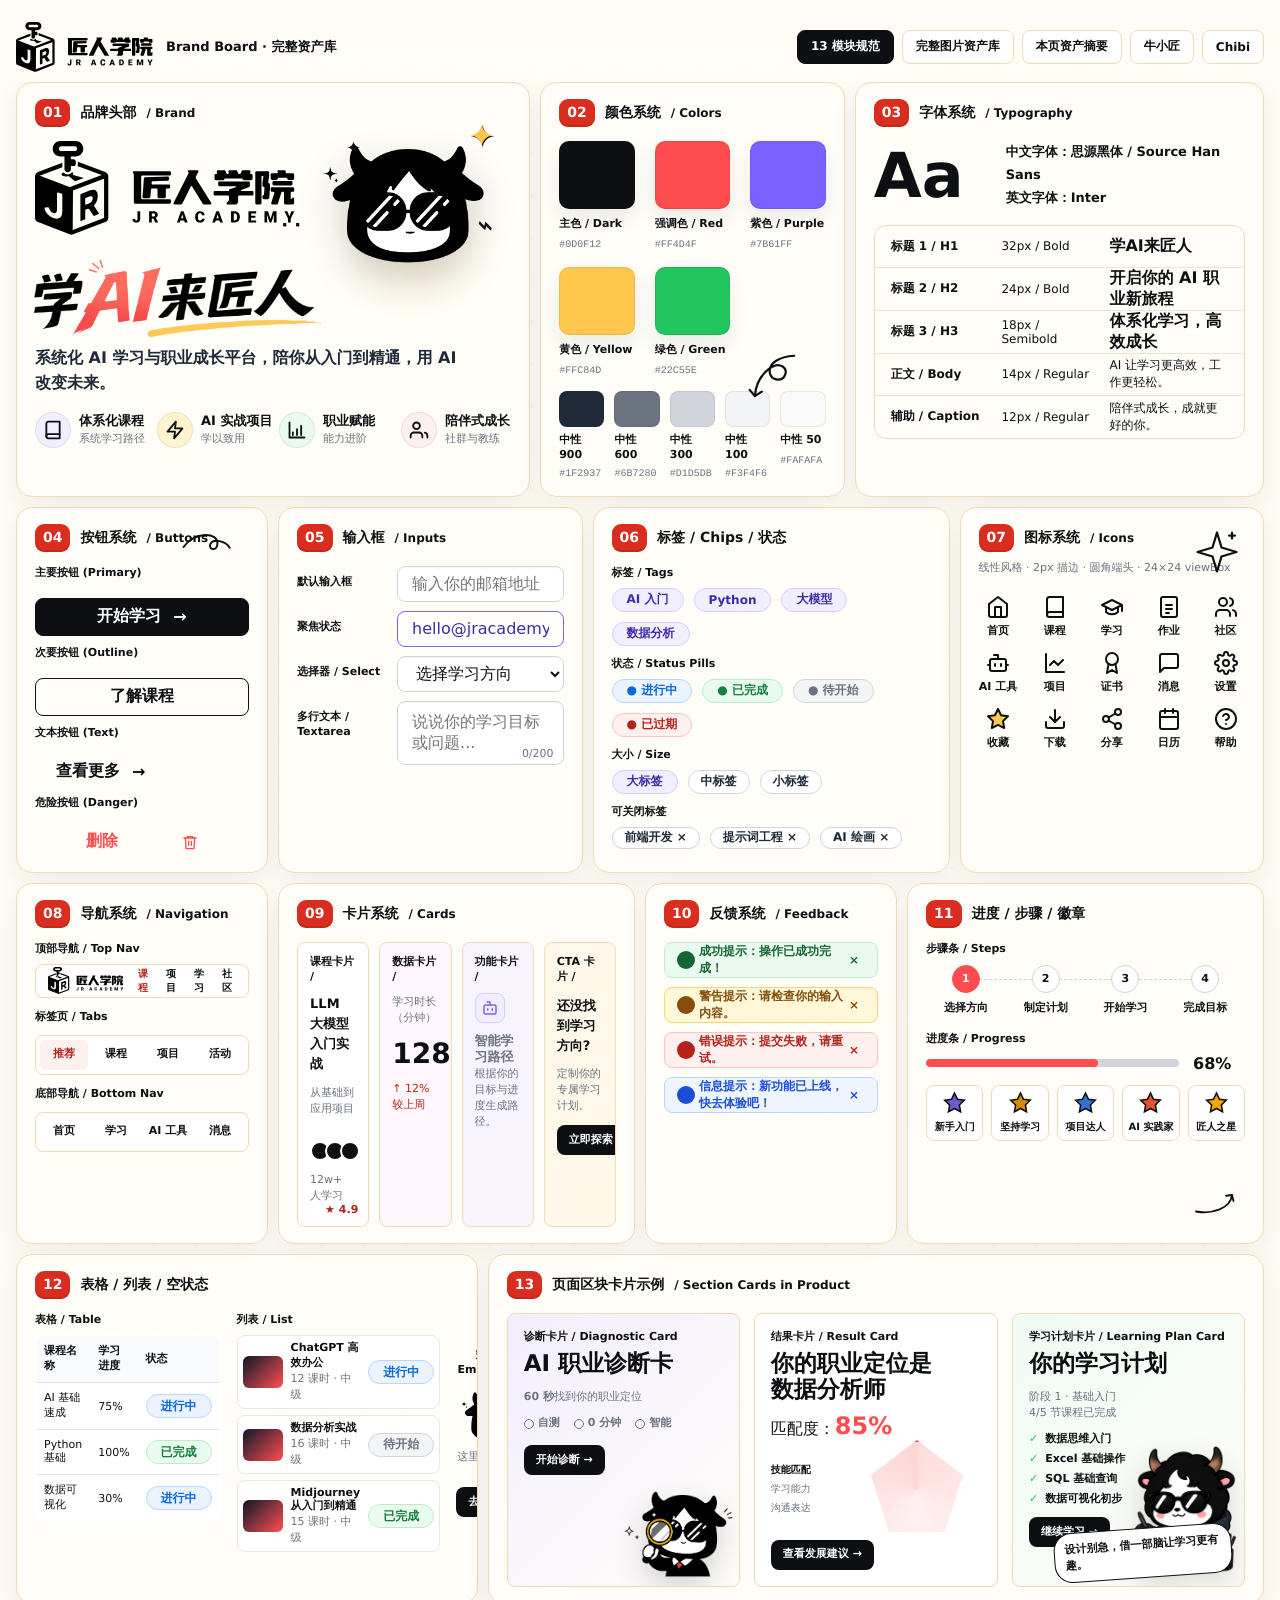
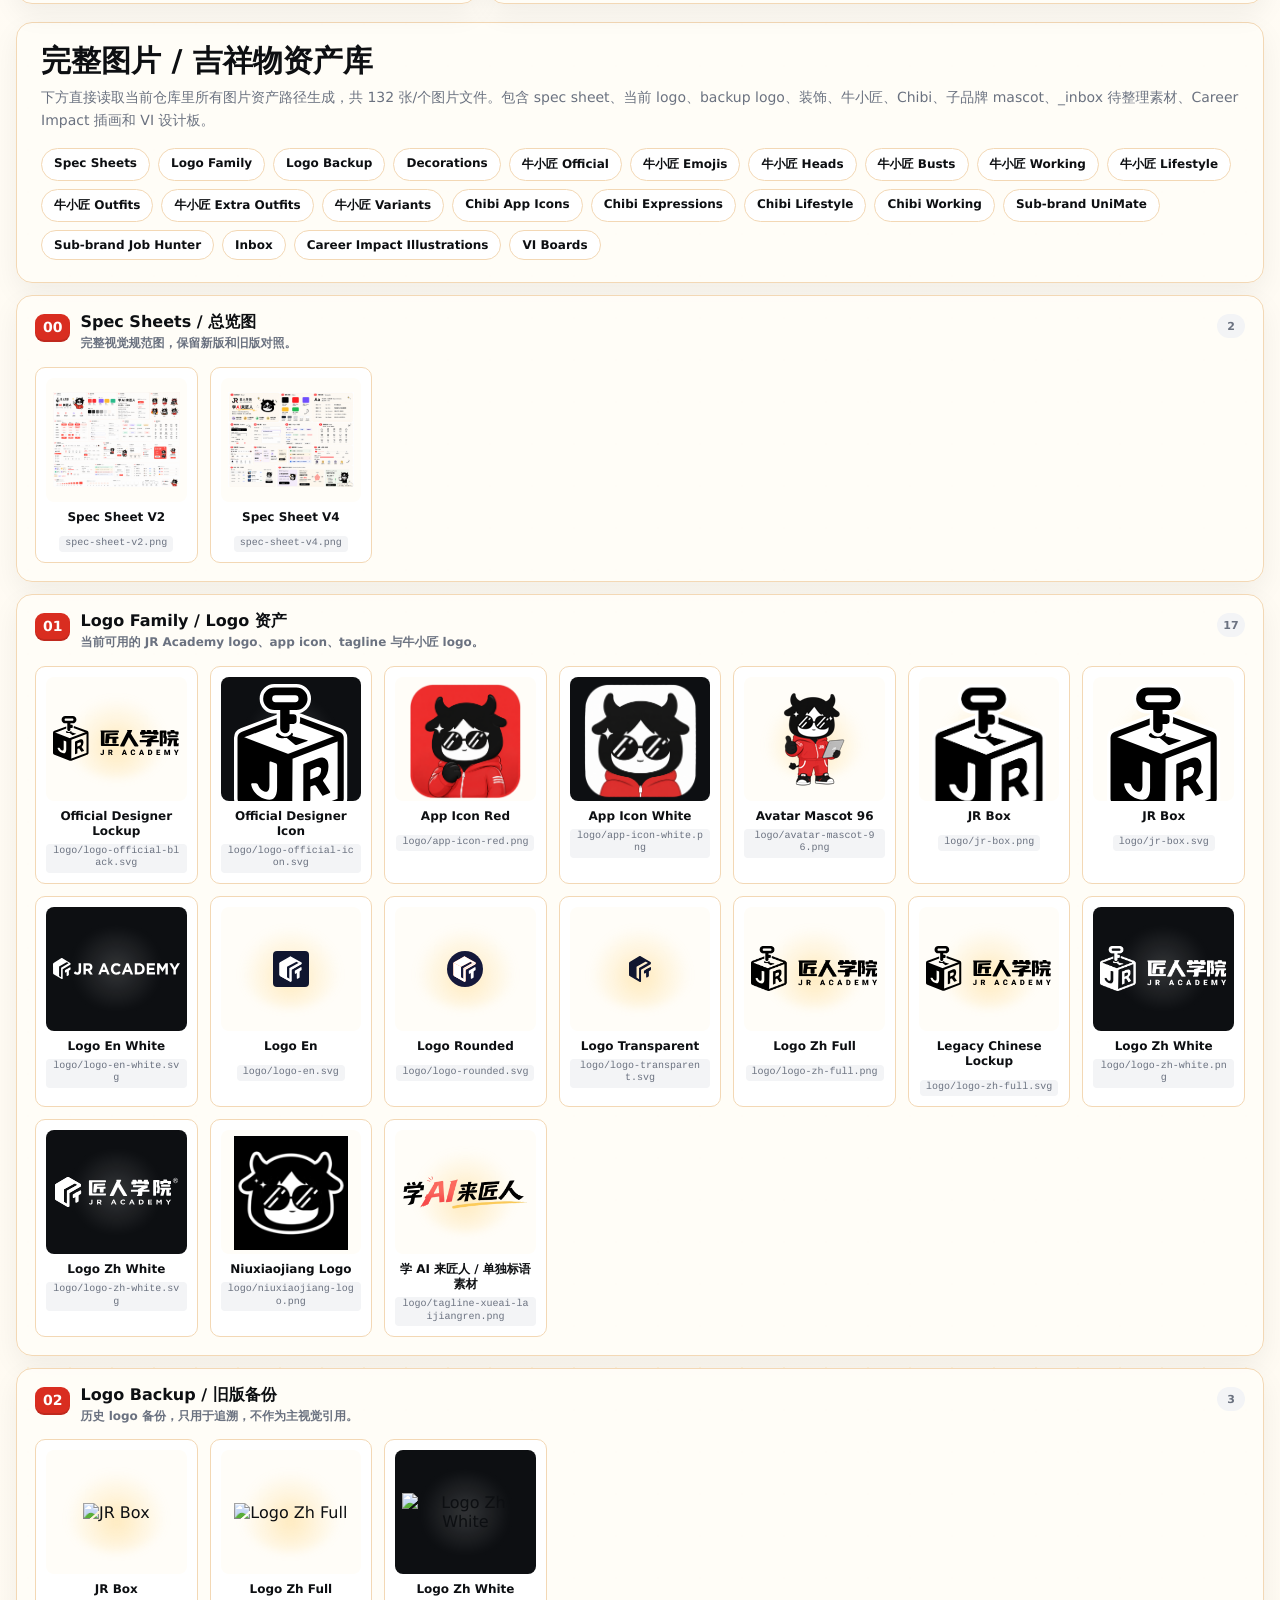
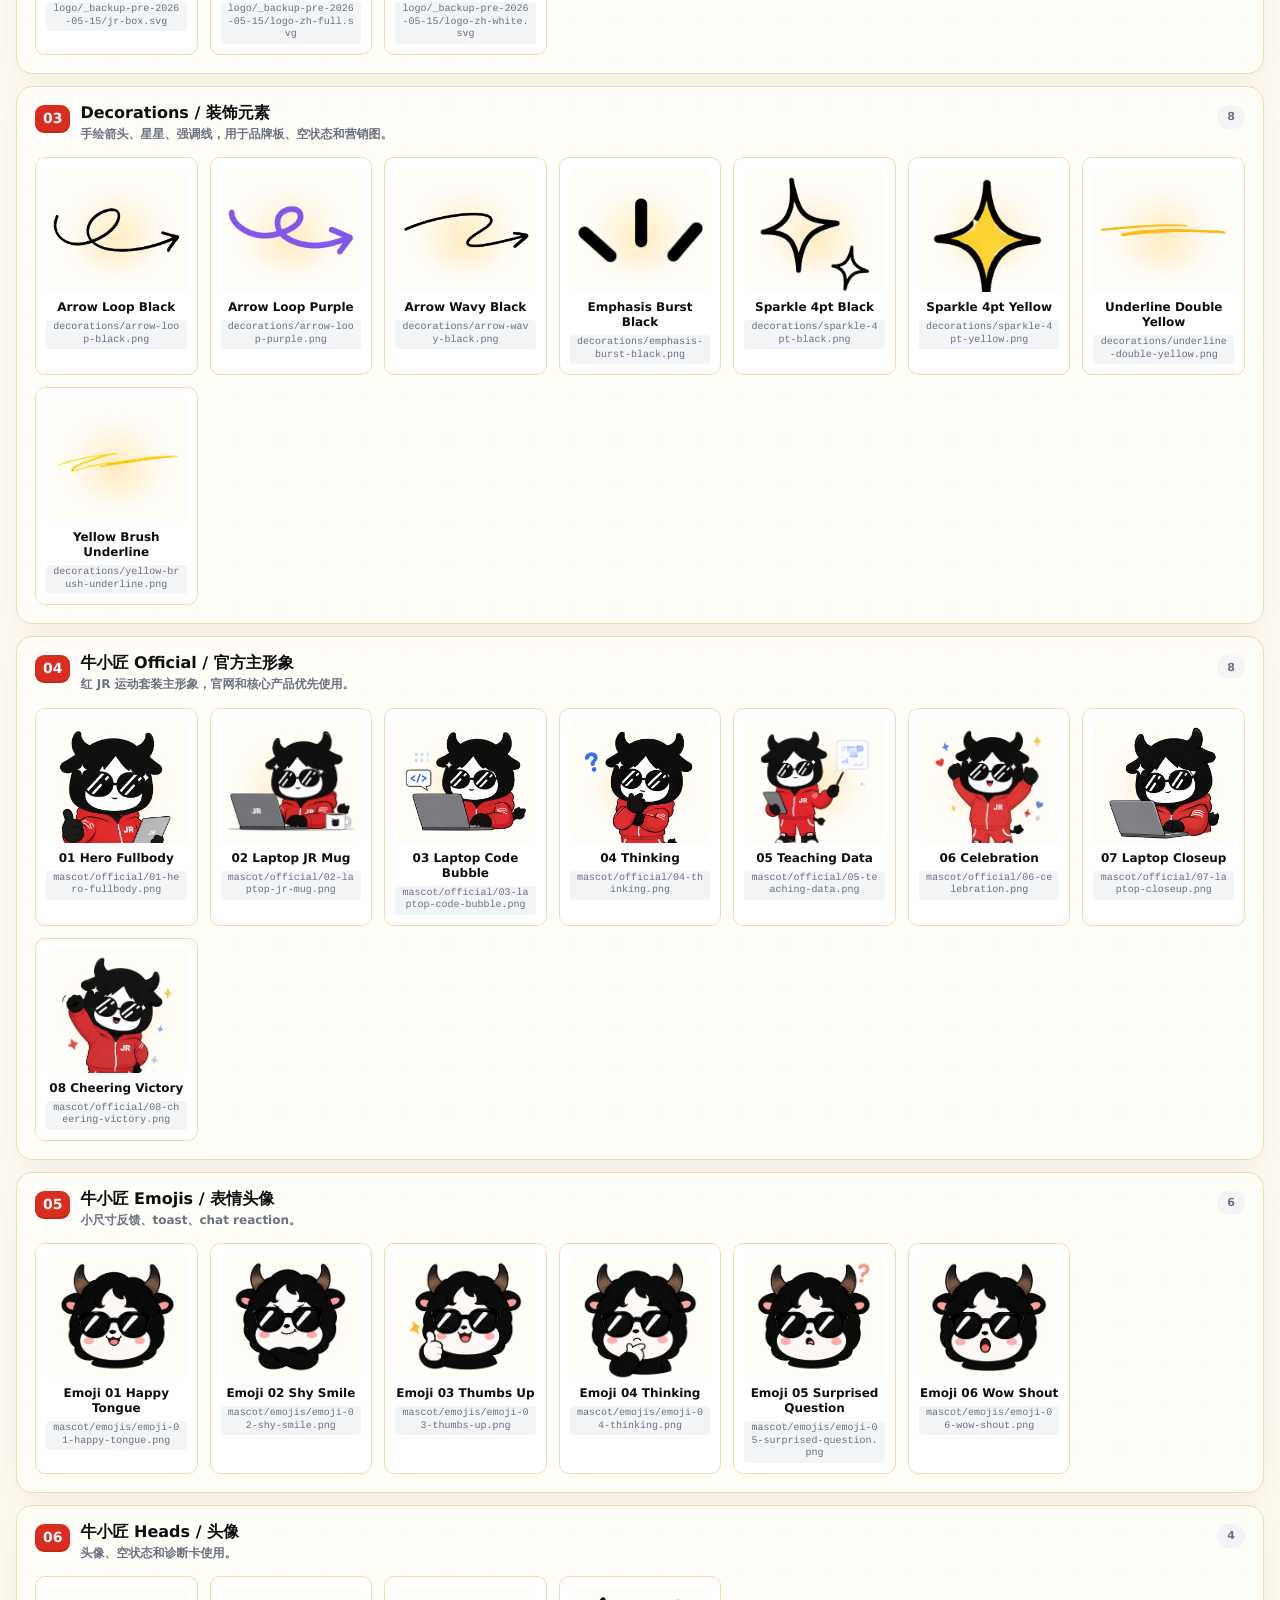
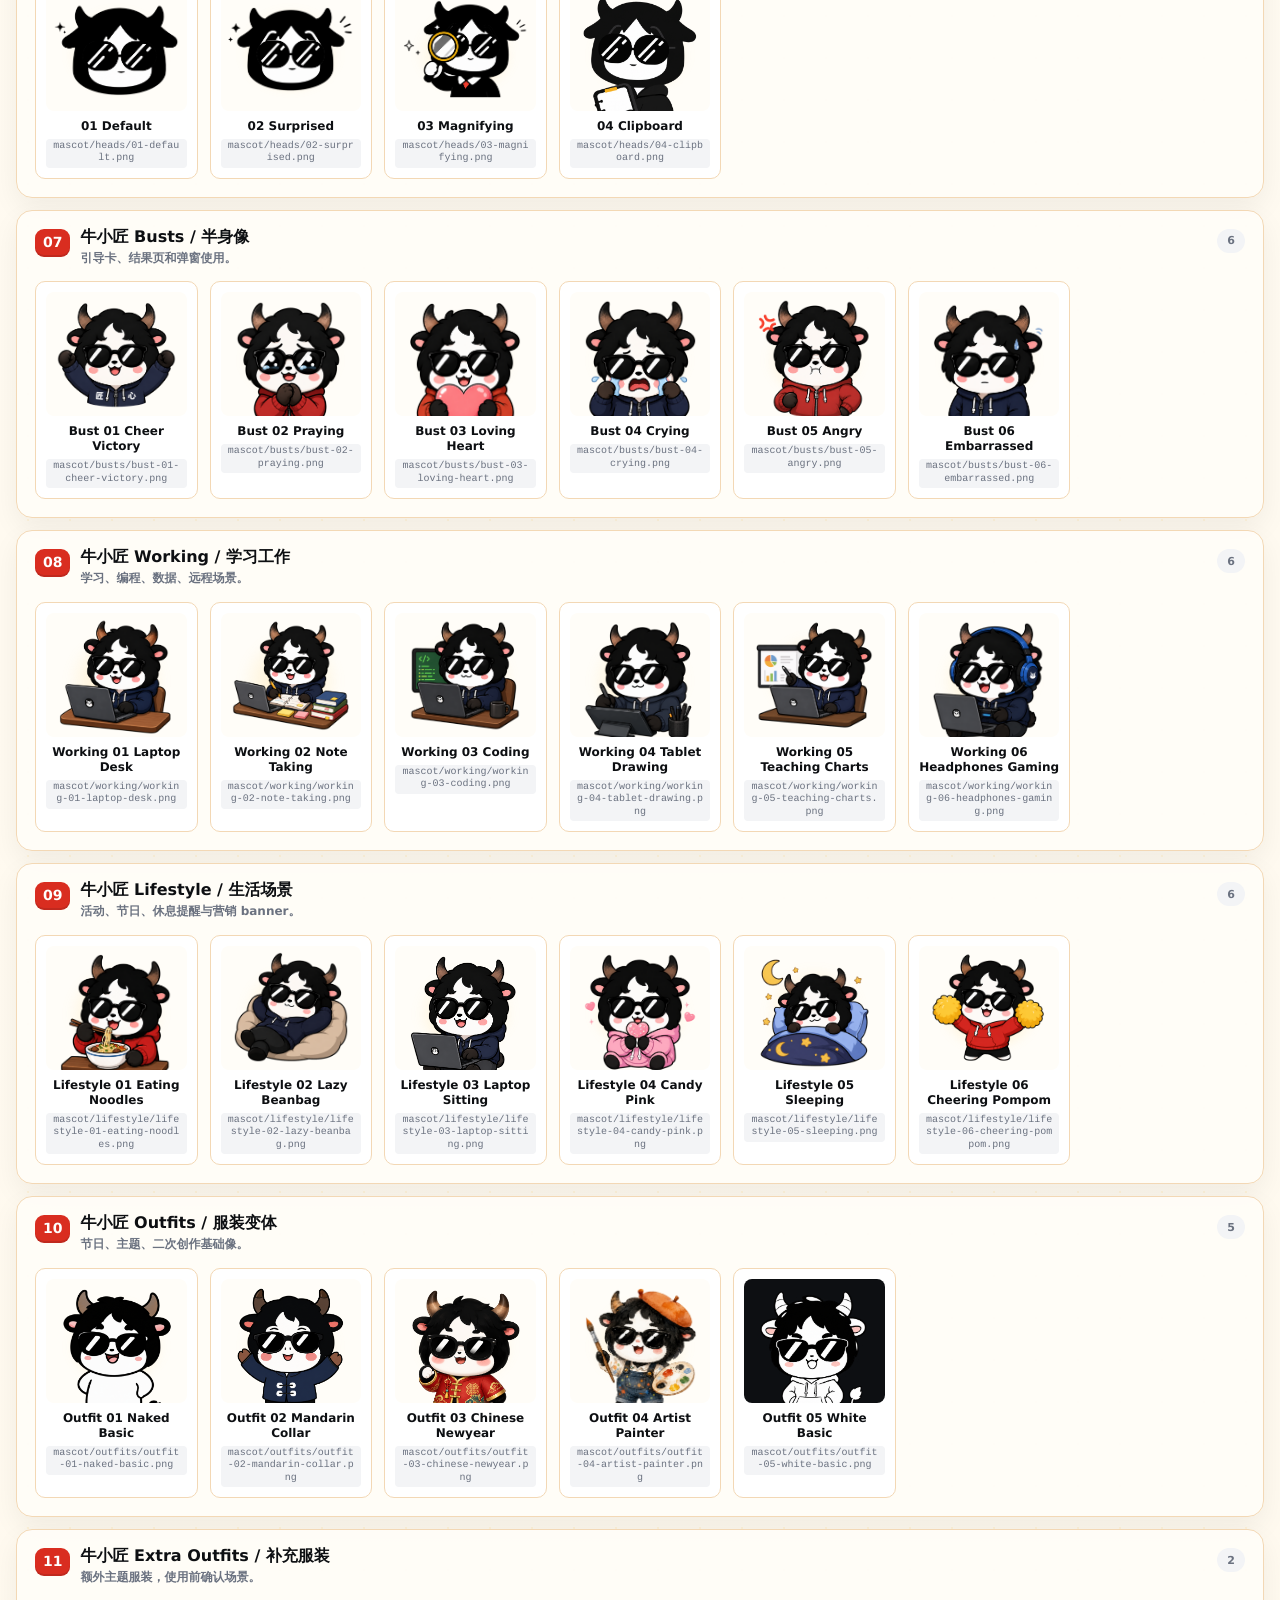
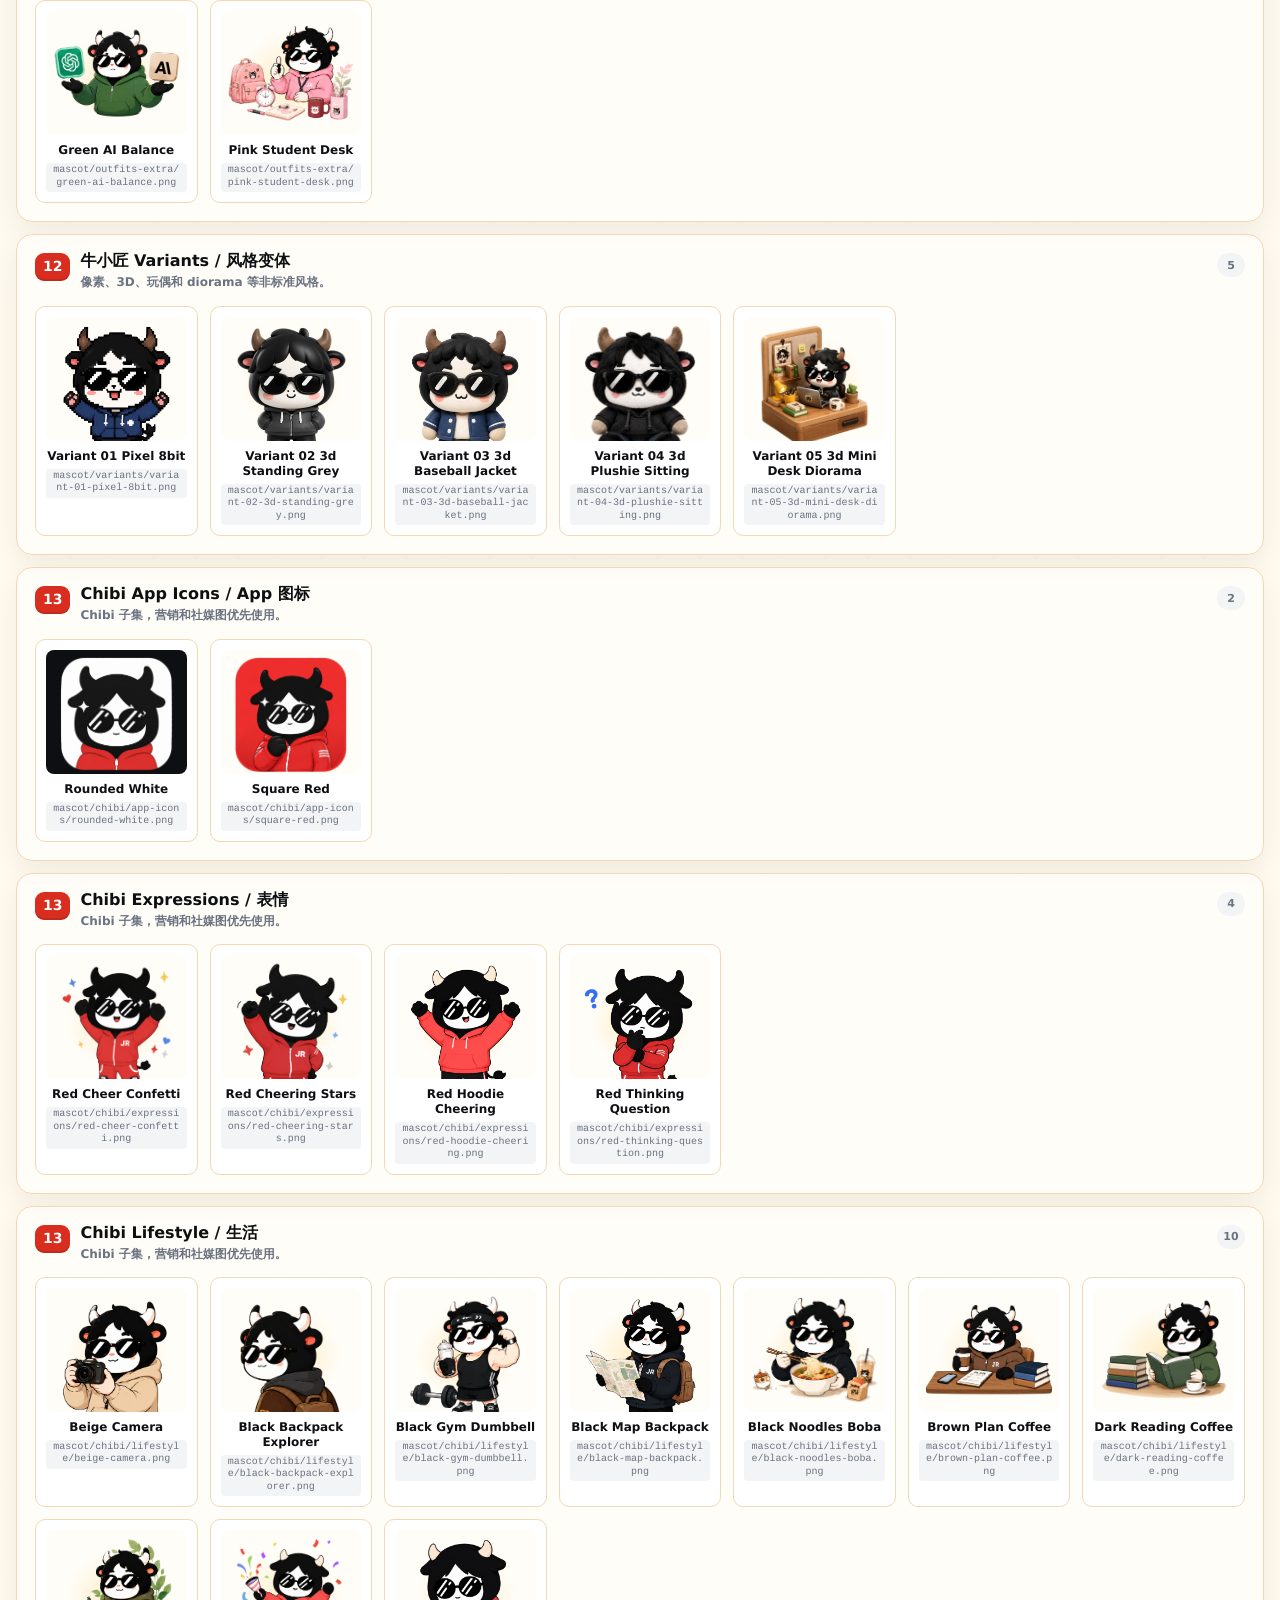
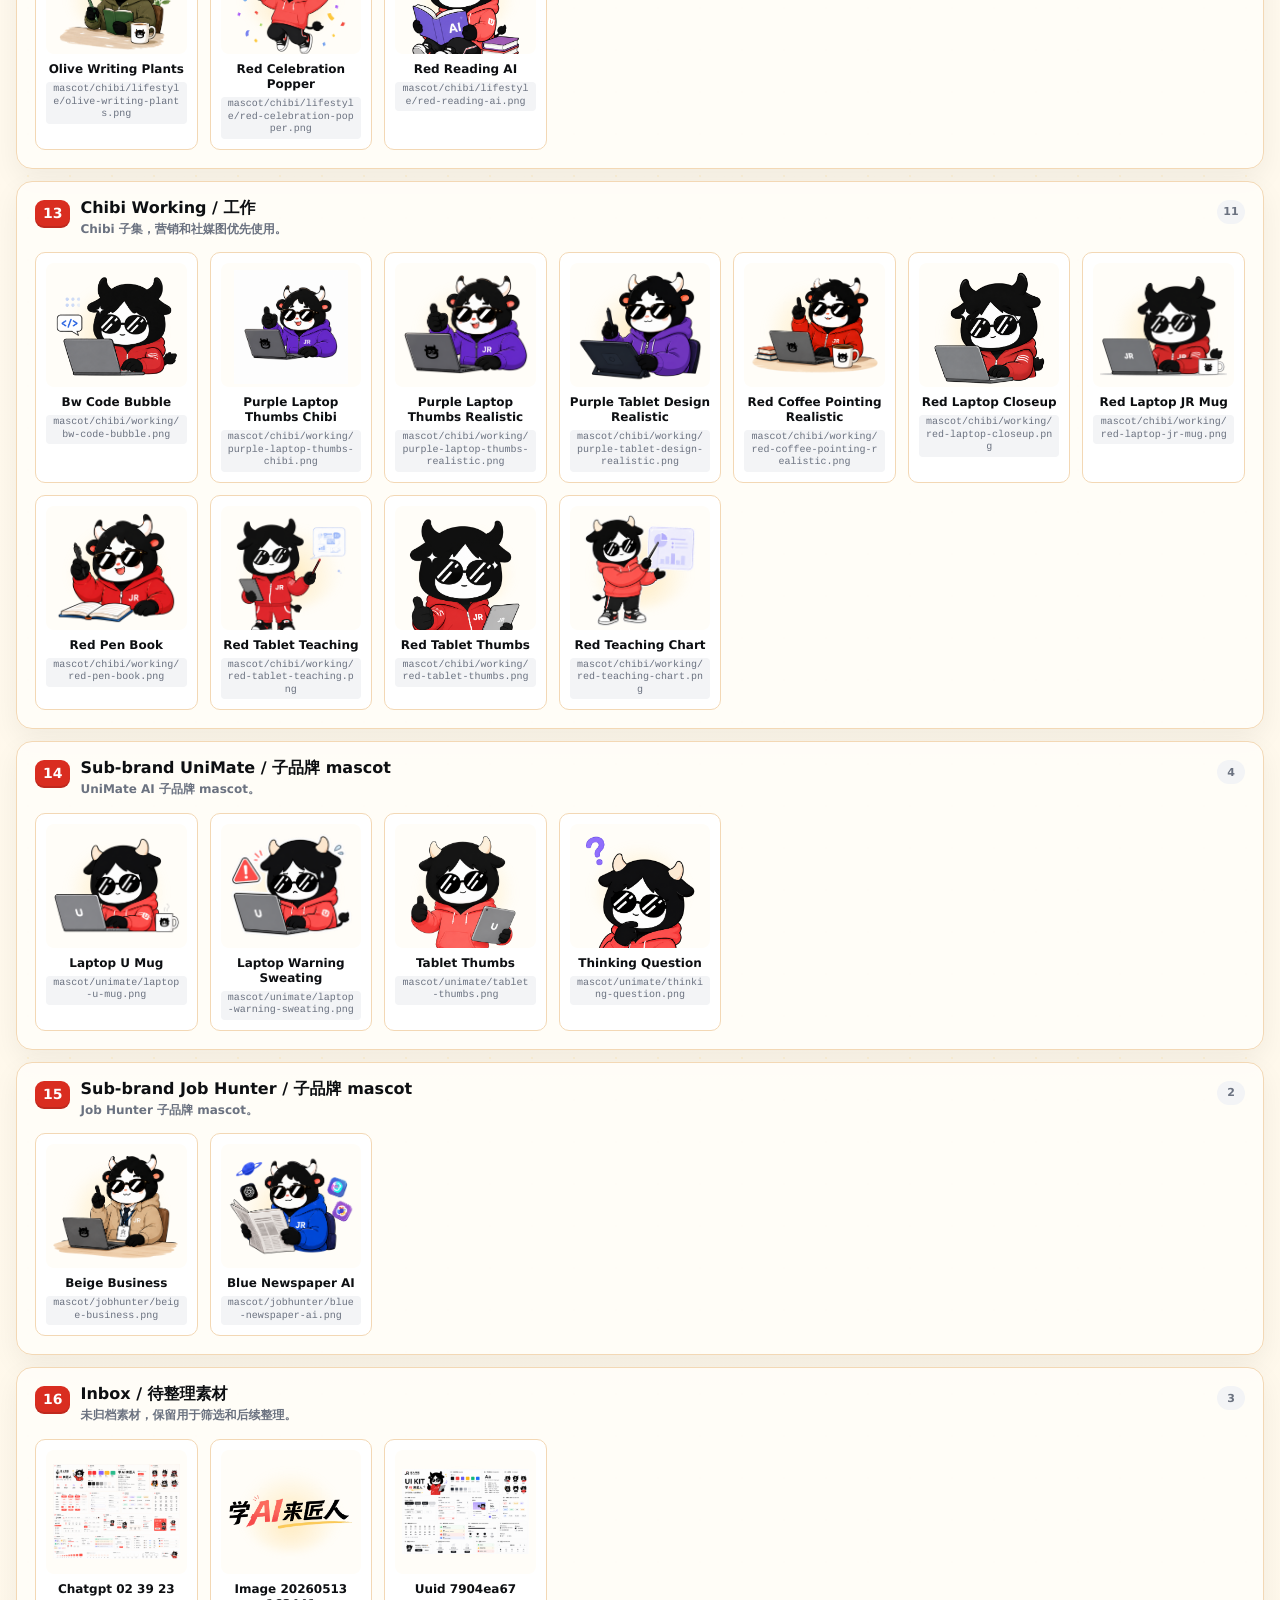
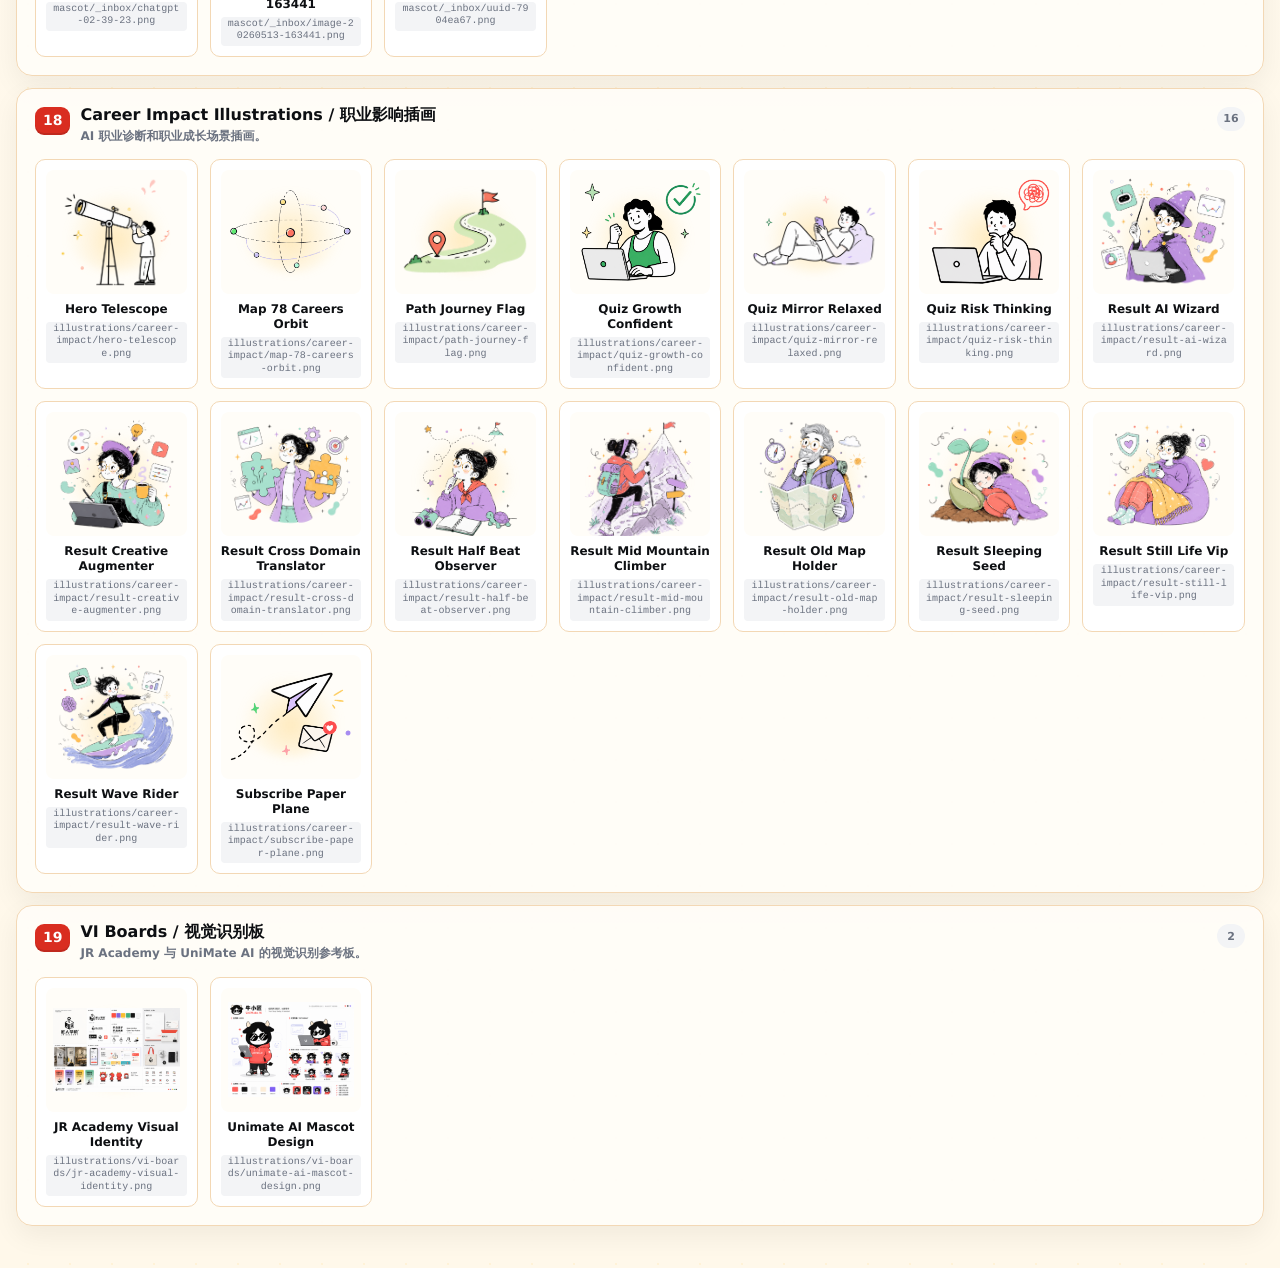
==== commit 4264dda5: "Update JR Academy brand board" ====
--- a/index.html
+++ b/index.html
@@ -1,2322 +1,682 @@
 <!doctype html>
-<html lang="zh-CN">
-<head>
-  <meta charset="utf-8" />
-  <meta name="viewport" content="width=device-width, initial-scale=1" />
-  <title>JR Academy / 匠人学院 UI Kit</title>
-  <meta name="description" content="匠人学院品牌 UI Kit：色彩、字体、吉祥物、组件与导航规范。" />
-  <link rel="stylesheet" href="tokens/tokens.css" />
-  <style>
-    *, *::before, *::after { box-sizing: border-box; }
-    html, body { margin: 0; padding: 0; }
-    body {
-      min-height: 100vh;
-      font-family: var(--jr-font-sans);
-      color: var(--jr-black);
-      background:
-        linear-gradient(90deg, rgba(17, 17, 17, 0.025) 1px, transparent 1px),
-        linear-gradient(rgba(17, 17, 17, 0.025) 1px, transparent 1px),
-        #fbfcfe;
-      background-size: 28px 28px;
-      -webkit-font-smoothing: antialiased;
-      text-rendering: geometricPrecision;
-    }
-    button, input, textarea { font: inherit; }
-
-    .page {
-      width: min(1512px, calc(100vw - 28px));
-      margin: 0 auto;
-      padding: 14px 0 18px;
-    }
-    .kit-toolbar {
-      position: sticky;
-      top: 8px;
-      z-index: 20;
-      display: grid;
-      grid-template-columns: 1fr auto;
-      gap: 16px;
-      align-items: center;
-      margin-bottom: 8px;
-      padding: 12px 14px;
-      border: 1px solid rgba(229, 231, 235, 0.95);
-      border-radius: 8px;
-      background: rgba(255, 255, 255, 0.92);
-      box-shadow: 0 10px 26px rgba(17, 17, 17, 0.08);
-      backdrop-filter: blur(14px);
-    }
-    .kit-toolbar-title {
-      display: flex;
-      align-items: center;
-      gap: 12px;
-      min-width: 0;
-    }
-    .kit-toolbar-title img { width: 118px; height: auto; flex: 0 0 auto; }
-    .kit-toolbar-title strong { display: block; font-size: 14px; line-height: 1.2; }
-    .kit-toolbar-title span { display: block; margin-top: 2px; color: #6b7280; font-size: 11px; }
-    .kit-jump {
-      display: flex;
-      flex-wrap: wrap;
-      justify-content: flex-end;
-      gap: 7px;
-    }
-    .kit-jump a {
-      display: inline-flex;
-      align-items: center;
-      min-height: 30px;
-      padding: 0 11px;
-      border: 1px solid #e5e7eb;
-      border-radius: 999px;
-      background: #fff;
-      color: #111;
-      font-size: 11px;
-      font-weight: 800;
-      text-decoration: none;
-    }
-    .kit-grid {
-      display: grid;
-      grid-template-columns: repeat(12, minmax(0, 1fr));
-      gap: 8px;
-    }
-    .kit-group {
-      grid-column: 1 / -1;
-      display: flex;
-      align-items: center;
-      justify-content: space-between;
-      min-height: 40px;
-      padding: 0 4px;
-      color: #111827;
-    }
-    .kit-group h2 {
-      margin: 0;
-      display: flex;
-      align-items: baseline;
-      gap: 9px;
-      font-size: 14px;
-      letter-spacing: 0.08em;
-      text-transform: uppercase;
-    }
-    .kit-group h2 span {
-      color: #6b7280;
-      font-size: 12px;
-      letter-spacing: 0;
-      text-transform: none;
-    }
-    .kit-group .range {
-      color: #6b7280;
-      font-family: var(--jr-font-mono);
-      font-size: 11px;
-      font-weight: 800;
-    }
-    .panel {
-      min-height: 150px;
-      padding: 18px 20px;
-      overflow: hidden;
-      position: relative;
-      background: rgba(255, 255, 255, 0.92);
-      border: 1px solid rgba(229, 231, 235, 0.95);
-      border-radius: 8px;
-      box-shadow: 0 8px 22px rgba(17, 17, 17, 0.045);
-    }
-    .panel-title {
-      display: flex;
-      align-items: baseline;
-      gap: 8px;
-      margin-bottom: 16px;
-      font-weight: 800;
-      letter-spacing: 0.01em;
-      white-space: nowrap;
-    }
-    .panel-title .num { font-size: 16px; }
-    .panel-title .slash { color: #111; }
-    .panel-title .zh { font-size: 15px; }
-    .panel-title .en { font-size: 11px; letter-spacing: 0.08em; }
-    .label {
-      margin: 0 0 8px;
-      font-size: 11px;
-      font-weight: 800;
-      color: #111827;
-    }
-    .muted { color: #6b7280; }
-    .tiny {
-      font-size: 10px;
-      color: #6b7280;
-      line-height: 1.4;
-    }
-
-    .hero { grid-column: span 4; min-height: 294px; padding: 25px 24px 20px; }
-    .colors { grid-column: span 4; min-height: 294px; }
-    .type { grid-column: span 2; min-height: 294px; }
-    .mascot { grid-column: span 2; min-height: 294px; }
-    .buttons { grid-column: span 3; }
-    .inputs { grid-column: span 3; }
-    .cards { grid-column: span 3; }
-    .tags { grid-column: span 3; }
-    .icons { grid-column: span 3; }
-    .feedback { grid-column: span 3; }
-    .progress { grid-column: span 3; }
-    .checks { grid-column: span 3; }
-    .modal { grid-column: span 3; }
-    .empty { grid-column: span 4; }
-    .toasts { grid-column: span 2; }
-    .nav { grid-column: span 3; }
-
-    .brand-row { display: flex; align-items: center; gap: 12px; }
-    .brand-logo { width: 172px; height: auto; }
-    .hero-word {
-      margin: 30px 0 12px;
-      font-size: clamp(58px, 6.8vw, 84px);
-      line-height: 0.85;
-      font-weight: 900;
-      letter-spacing: 0;
-    }
-    .hero-line {
-      margin: 0;
-      font-size: 34px;
-      line-height: 1.1;
-      font-weight: 900;
-      letter-spacing: 0;
-    }
-    .hero-line .ai {
-      color: #ef4444;
-      padding: 0 5px;
-      background: linear-gradient(transparent 64%, #fbbf24 64%);
-    }
-    .hero-tagline {
-      display: block;
-      width: 100%;
-      max-width: 340px;
-      height: auto;
-      margin: 0;
-    }
-    .hero-underline {
-      display: block;
-      width: 240px;
-      max-width: 80%;
-      height: auto;
-      margin: -4px 0 0 -8px;
-      pointer-events: none;
-      user-select: none;
-    }
-    .hero-sub {
-      margin: 24px 0 0;
-      padding-top: 10px;
-      width: 320px;
-      max-width: 68%;
-      border-top: 2px solid #fbbf24;
-      color: #111827;
-      font-size: 14px;
-      font-weight: 500;
-    }
-    .hero-desc {
-      margin: 14px 0 18px;
-      font-size: 14px;
-      color: #4B5563;
-      line-height: 1.6;
-      max-width: 420px;
-    }
-    .hero-pills {
-      display: grid;
-      grid-template-columns: repeat(2, auto);
-      gap: 10px 14px;
-      margin-top: 4px;
-      max-width: 440px;
-    }
-    .hero-pill {
-      display: inline-flex;
-      align-items: center;
-      gap: 10px;
-      padding: 6px 14px 6px 6px;
-      background: #fff;
-      border: 1px solid #F3F4F6;
-      border-radius: 9999px;
-      box-shadow: 0 2px 6px rgba(13,15,18,0.04);
-    }
-    .hero-pill .ic {
-      width: 28px;
-      height: 28px;
-      border-radius: 50%;
-      display: grid;
-      place-items: center;
-      font-size: 15px;
-      flex-shrink: 0;
-    }
-    .hero-pill .ic.y { background: #FFF6DA; }
-    .hero-pill .ic.p { background: #EFEBFF; }
-    .hero-pill .ic.g { background: #DCFCE7; }
-    .hero-pill .ic.r { background: #FEE2E2; }
-    .hero-pill .meta { line-height: 1.15; }
-    .hero-pill .meta strong { font-size: 12px; font-weight: 700; color: #0D0F12; display: block; }
-    .hero-pill .meta span { font-size: 10px; color: #6B7280; }
-    .hero-mascot {
-      position: absolute;
-      right: 20px;
-      bottom: 0;
-      width: 235px;
-      max-height: 278px;
-      object-fit: contain;
-      filter: drop-shadow(0 20px 24px rgba(17, 17, 17, 0.16));
-    }
-    .spark { position: absolute; color: #fbbf24; font-weight: 900; font-size: 28px; }
-    .spark.one { top: 80px; right: 20px; }
-    .spark.two { top: 132px; left: 300px; color: #111; font-size: 20px; }
-    .scribble {
-      position: absolute;
-      right: 12px;
-      bottom: 116px;
-      color: #6366f1;
-      font-size: 34px;
-      transform: rotate(18deg);
-    }
-
-    .swatch-row { display: grid; grid-template-columns: repeat(6, 1fr); gap: 14px; margin-bottom: 24px; }
-    .neutral-row { display: grid; grid-template-columns: repeat(7, 1fr); gap: 11px; }
-    .swatch { display: flex; flex-direction: column; align-items: center; gap: 8px; }
-    .swatch-box {
-      width: 100%;
-      aspect-ratio: 1;
-      border-radius: 8px;
-      box-shadow: inset 0 0 0 1px rgba(17, 17, 17, 0.06), 0 8px 18px rgba(17, 17, 17, 0.08);
-    }
-    .swatch-code { font-size: 11px; font-weight: 700; color: #111827; }
-
-    .type-sample { font-size: 60px; line-height: 0.9; font-weight: 900; margin: 6px 0 14px; }
-    .font-name { margin: 0 0 18px; font-size: 12px; font-weight: 600; }
-    .type-list { display: grid; gap: 8px; }
-    .type-row { display: grid; grid-template-columns: 56px 1fr; gap: 8px; align-items: baseline; }
-    .type-row strong { font-size: 12px; }
-    .type-row span { font-size: 11px; color: #111827; }
-
-    .mascot-grid { display: grid; grid-template-columns: repeat(3, 1fr); gap: 10px 12px; }
-    .mascot-item { display: grid; place-items: center; gap: 4px; text-align: center; }
-    .mascot-item img { width: 66px; height: 66px; object-fit: contain; }
-    .mascot-item span { font-size: 11px; font-weight: 700; }
-
-    .btn-line { margin-bottom: 18px; }
-    .btn-stack { display: flex; flex-wrap: wrap; align-items: center; gap: 12px; }
-    .ui-btn {
-      height: 40px;
-      min-width: 132px;
-      padding: 0 22px;
-      display: inline-flex;
-      align-items: center;
-      justify-content: center;
-      gap: 8px;
-      border: 1.5px solid transparent;
-      border-radius: 9999px;       /* v4: full pill */
-      font-size: 14px;
-      font-weight: 700;
-      background: #0D0F12;
-      color: #fff;
-      box-shadow: 0 8px 16px rgba(13, 15, 18, 0.22);
-      transition: transform 200ms, background 200ms, box-shadow 200ms;
-    }
-    .ui-btn:hover, .ui-btn.hover { background: #1F2937; transform: translateY(-1px); box-shadow: 0 12px 22px rgba(13, 15, 18, 0.28); }
-    .ui-btn.active { background: #000; box-shadow: inset 0 2px 0 rgba(255, 255, 255, 0.12); transform: translateY(0); }
-    .ui-btn.disabled { background: #D1D5DB; color: #fff; box-shadow: none; cursor: not-allowed; }
-    .ui-btn.secondary { background: #fff; color: #0D0F12; border-color: #D1D5DB; box-shadow: none; }
-    .ui-btn.secondary:hover { border-color: #0D0F12; transform: none; box-shadow: 0 4px 10px rgba(13,15,18,0.06); }
-    .ui-btn.secondary.soft { background: #F3F4F6; }
-    .ui-btn.text { min-width: auto; height: 30px; padding: 0 8px; background: transparent; color: #0D0F12; box-shadow: none; border: 0; }
-    .ui-btn.text:hover { background: #F3F4F6; }
-    .ui-btn.danger {
-      background: transparent; color: #FF4D4F; border-color: transparent;
-      box-shadow: none; gap: 6px;
-    }
-    .ui-btn.danger:hover { background: #FEE2E2; transform: none; }
-    .ui-btn.danger svg { width: 16px; height: 16px; fill: #FF4D4F; }
-    .state-labels { display: flex; gap: 48px; padding: 8px 0 0 26px; font-size: 10px; color: #6B7280; }
-
-    .input-layout { display: grid; grid-template-columns: 1fr 0.82fr; gap: 24px; }
-    .field { margin-bottom: 14px; }
-    .field input, .field textarea, .select-like {
-      width: 100%;
-      min-height: 36px;
-      padding: 0 13px;
-      border: 1px solid #d1d5db;
-      border-radius: 7px;
-      background: #fff;
-      color: #111827;
-      font-size: 12px;
-      outline: 0;
-    }
-    .field textarea { min-height: 86px; padding-top: 12px; resize: none; }
-    .field .danger { border-color: #ef4444; color: #ef4444; }
-    .field .focus { border-color: #ef4444; box-shadow: 0 0 0 3px rgba(239, 68, 68, 0.12); }
-    .field .with-icon { position: relative; }
-    .field .with-icon input { padding-left: 34px; }
-    .field .with-icon svg { position: absolute; left: 12px; top: 10px; width: 15px; height: 15px; stroke: #6b7280; }
-    .select-like { display: flex; align-items: center; justify-content: space-between; color: #6b7280; }
-    .counter { text-align: right; margin-top: -19px; padding-right: 10px; font-size: 10px; color: #6b7280; }
-
-    .card-layout { display: grid; grid-template-columns: 1fr 0.9fr; gap: 18px; align-items: stretch; }
-    .course-card, .metric-card {
-      border: 1px solid #e5e7eb;
-      border-radius: 8px;
-      background: #fff;
-      box-shadow: 0 10px 20px rgba(17, 17, 17, 0.08);
-      overflow: hidden;
-    }
-    .course-cover {
-      height: 88px;
-      margin: 10px;
-      border-radius: 7px;
-      position: relative;
-      background: linear-gradient(135deg, #c4b5fd, #818cf8);
-    }
-    .course-cover img {
-      position: absolute;
-      right: 8px;
-      bottom: -6px;
-      height: 78px;
-      object-fit: contain;
-      filter: drop-shadow(0 10px 13px rgba(17, 17, 17, 0.18));
-    }
-    .play-dot {
-      position: absolute;
-      left: 50%;
-      top: 50%;
-      width: 34px;
-      height: 34px;
-      display: grid;
-      place-items: center;
-      transform: translate(-50%, -50%);
-      border-radius: 999px;
-      background: rgba(17, 17, 17, 0.82);
-      color: #fff;
-      font-size: 12px;
-    }
-    .course-body { padding: 0 14px 12px; }
-    .course-title { font-size: 14px; font-weight: 800; margin: 0 0 5px; }
-    .course-meta { display: flex; justify-content: space-between; align-items: center; font-size: 11px; color: #6b7280; }
-    .mini-chip { padding: 5px 9px; border-radius: 7px; background: #e0e7ff; color: #6366f1; font-size: 10px; font-weight: 800; }
-    .metric-card { padding: 18px; }
-    .metric-title { font-size: 12px; font-weight: 800; }
-    .metric-num { margin: 8px 0 2px; font-size: 38px; line-height: 1; font-weight: 900; }
-    .metric-trend { width: 100%; height: 52px; }
-    .feature-card {
-      display: grid;
-      grid-template-columns: 42px 1fr;
-      gap: 10px;
-      align-items: center;
-      margin-top: 12px;
-      padding: 11px;
-      border-radius: 8px;
-      background: #f8fafc;
-    }
-    .feature-icon { width: 42px; height: 42px; border-radius: 8px; display: grid; place-items: center; background: #6366f1; color: #fff; }
-    .feature-title { font-size: 12px; font-weight: 800; }
-    .feature-copy { font-size: 10px; color: #6b7280; }
-
-    .chip-row { display: flex; flex-wrap: wrap; gap: 10px; margin-bottom: 18px; }
-    .tag {
-      display: inline-flex;
-      align-items: center;
-      justify-content: center;
-      min-height: 30px;
-      padding: 0 13px;
-      border: 1px solid #e5e7eb;
-      border-radius: 999px;
-      background: #fff;
-      color: #111827;
-      font-size: 12px;
-      font-weight: 800;
-    }
-    .tag.red { color: #ef4444; border-color: #fecaca; background: #fff7f7; }
-    .tag.yellow { color: #b45309; border-color: #fbbf24; background: #fffbeb; }
-    .tag.purple { color: #4f46e5; border-color: #c7d2fe; background: #eef2ff; }
-    .tag.blue { color: #2563eb; border-color: #bfdbfe; background: #eff6ff; }
-    .tag.green { color: #059669; border-color: #a7f3d0; background: #ecfdf5; }
-    .tag.gray { color: #4b5563; background: #f9fafb; }
-
-    .icon-grid { display: grid; grid-template-columns: repeat(6, 1fr); row-gap: 18px; }
-    .icon-item { display: grid; place-items: center; gap: 7px; font-size: 11px; font-weight: 700; }
-    .icon-item svg, .nav-icon svg, .toolbar-icon svg { width: 24px; height: 24px; fill: none; stroke: #111; stroke-width: 2; stroke-linecap: round; stroke-linejoin: round; }
-    .icon-note { margin-top: 16px; padding-top: 12px; border-top: 1px solid #e5e7eb; color: #6b7280; font-size: 11px; }
-
-    .alert-list { display: grid; gap: 9px; }
-    .alert {
-      display: grid;
-      grid-template-columns: 24px 1fr 18px;
-      align-items: center;
-      gap: 10px;
-      min-height: 45px;
-      padding: 9px 11px;
-      border: 1px solid transparent;
-      border-radius: 8px;
-      font-size: 12px;
-    }
-    .alert strong { display: block; font-size: 12px; line-height: 1.1; }
-    .alert span { font-size: 11px; color: #4b5563; }
-    .alert.success { background: #ecfdf5; border-color: #a7f3d0; }
-    .alert.warn { background: #fffbeb; border-color: #fde68a; }
-    .alert.error { background: #fef2f2; border-color: #fecaca; }
-    .alert.info { background: #eff6ff; border-color: #bfdbfe; }
-    .alert-mark {
-      width: 22px;
-      height: 22px;
-      display: grid;
-      place-items: center;
-      border-radius: 999px;
-      color: #fff;
-      font-size: 13px;
-      font-weight: 900;
-    }
-    .alert.success .alert-mark { background: #10b981; }
-    .alert.warn .alert-mark { background: #fbbf24; color: #111; }
-    .alert.error .alert-mark { background: #ef4444; }
-    .alert.info .alert-mark { background: #3b82f6; }
-    .close { color: #111; font-weight: 700; }
-
-    .progress-bar {
-      display: grid;
-      grid-template-columns: 1fr 58px;
-      gap: 18px;
-      align-items: center;
-      margin-bottom: 28px;
-    }
-    .track { height: 8px; border-radius: 999px; background: #e5e7eb; overflow: hidden; }
-    .track span { display: block; height: 100%; width: 68%; border-radius: 999px; background: #111; }
-    .progress-num { font-size: 18px; font-weight: 900; }
-    .steps { display: grid; grid-template-columns: repeat(4, 1fr); align-items: start; text-align: center; position: relative; }
-    .steps::before {
-      content: "";
-      position: absolute;
-      left: 12%;
-      right: 12%;
-      top: 16px;
-      height: 1px;
-      background: #e5e7eb;
-    }
-    .step { position: relative; display: grid; gap: 8px; place-items: center; z-index: 1; }
-    .step-badge {
-      width: 32px;
-      height: 32px;
-      display: grid;
-      place-items: center;
-      border-radius: 999px;
-      background: #e5e7eb;
-      color: #111;
-      font-size: 13px;
-      font-weight: 900;
-    }
-    .step.done .step-badge, .step.active .step-badge { background: #111; color: #fff; }
-    .step-title { font-size: 12px; font-weight: 800; }
-    .step-state { font-size: 10px; color: #10b981; }
-    .step.active .step-state { color: #111; }
-    .step.wait .step-state { color: #6b7280; }
-
-    .form-list { display: grid; grid-template-columns: 1fr 1fr; gap: 20px; }
-    .choice { display: flex; align-items: center; gap: 9px; min-height: 28px; font-size: 12px; color: #111827; }
-    .checkbox, .radio, .switch {
-      display: inline-grid;
-      place-items: center;
-      flex: 0 0 auto;
-      border: 1.5px solid #9ca3af;
-      background: #fff;
-    }
-    .checkbox { width: 17px; height: 17px; border-radius: 3px; }
-    .checkbox.on { background: #111; border-color: #111; color: #fff; font-size: 12px; }
-    .radio { width: 18px; height: 18px; border-radius: 999px; }
-    .radio.on::after { content: ""; width: 8px; height: 8px; border-radius: 999px; background: #111; }
-    .switch {
-      width: 35px;
-      height: 20px;
-      padding: 2px;
-      justify-content: start;
-      border-radius: 999px;
-      border: 0;
-      background: #d1d5db;
-    }
-    .switch::after { content: ""; width: 16px; height: 16px; border-radius: 999px; background: #fff; box-shadow: 0 1px 3px rgba(17, 17, 17, 0.2); }
-    .switch.on { justify-content: end; background: #111; }
-
-    .modal-card {
-      height: 130px;
-      padding: 18px 18px 18px 126px;
-      border: 1px solid #e5e7eb;
-      border-radius: 8px;
-      box-shadow: 0 14px 28px rgba(17, 17, 17, 0.08);
-      background: #fff;
-      position: relative;
-    }
-    .modal-card img {
-      position: absolute;
-      left: 18px;
-      bottom: 10px;
-      width: 86px;
-      height: 86px;
-      object-fit: contain;
-    }
-    .modal-card h3 { margin: 2px 0 5px; font-size: 16px; }
-    .modal-card p { margin: 0 0 12px; font-size: 12px; color: #111827; }
-    .modal-actions { display: flex; gap: 12px; }
-    .modal-x { position: absolute; right: 16px; top: 12px; color: #6b7280; }
-
-    .empty-grid { display: grid; grid-template-columns: repeat(3, 1fr); gap: 14px; }
-    .empty-item { min-height: 128px; display: grid; place-items: center; text-align: center; border-right: 1px solid #e5e7eb; }
-    .empty-item:last-child { border-right: 0; }
-    .empty-item img { width: 56px; height: 56px; object-fit: contain; opacity: 0.72; }
-    .empty-item strong { display: block; margin-top: 8px; font-size: 12px; }
-    .empty-item span { display: block; max-width: 150px; margin-top: 5px; font-size: 10px; color: #6b7280; line-height: 1.4; }
-
-    .toast-list { display: grid; gap: 8px; }
-    .toast {
-      min-height: 39px;
-      display: grid;
-      grid-template-columns: 22px 1fr 14px;
-      align-items: center;
-      gap: 8px;
-      padding: 8px 10px;
-      border-radius: 8px;
-      border: 1px solid #e5e7eb;
-      font-size: 12px;
-      font-weight: 800;
-    }
-    .toast.success { background: #ecfdf5; border-color: #a7f3d0; }
-    .toast.warn { background: #fffbeb; border-color: #fde68a; }
-    .toast.error { background: #fef2f2; border-color: #fecaca; }
-
-    .top-nav, .bottom-nav {
-      border: 1px solid #e5e7eb;
-      border-radius: 8px;
-      background: #fff;
-      box-shadow: 0 8px 18px rgba(17, 17, 17, 0.05);
-    }
-    .top-nav {
-      height: 45px;
-      display: grid;
-      grid-template-columns: 36px 1fr 36px 36px;
-      align-items: center;
-      padding: 0 12px;
-      margin-bottom: 14px;
-      text-align: center;
-      font-size: 14px;
-      font-weight: 900;
-    }
-    .bottom-nav { display: grid; grid-template-columns: repeat(5, 1fr); padding: 12px 8px 8px; }
-    .nav-icon { display: grid; place-items: center; gap: 5px; color: #111; font-size: 11px; font-weight: 700; }
-
-    @media (max-width: 1180px) {
-      .hero, .colors, .type, .mascot, .buttons, .inputs, .cards, .tags,
-      .icons, .feedback, .progress, .checks, .modal, .empty, .toasts, .nav {
-        grid-column: span 6;
-      }
-      .hero-mascot { width: 210px; }
-    }
-    @media (max-width: 720px) {
-      .page { width: min(100% - 16px, 520px); padding: 8px 0; }
-      .kit-toolbar {
-        position: static;
-        grid-template-columns: 1fr;
-      }
-      .kit-jump { justify-content: flex-start; }
-      .kit-grid { grid-template-columns: 1fr; }
-      .panel { grid-column: 1 / -1 !important; padding: 16px; }
-      .hero { min-height: auto; }
-      .hero-word { font-size: 58px; margin-top: 24px; }
-      .hero-line { font-size: 28px; }
-      .hero-tagline { max-width: 260px; }
-      .hero-underline { width: 180px; }
-      .hero-sub { max-width: 100%; width: 100%; }
-      .hero-mascot {
-        position: relative;
-        right: auto;
-        bottom: auto;
-        display: block;
-        width: 220px;
-        margin: 12px auto -8px;
-      }
-      .spark.one { top: 96px; right: 18px; }
-      .spark.two { top: 146px; left: 214px; }
-      .scribble { right: 28px; bottom: 150px; }
-      .swatch-row, .neutral-row { grid-template-columns: repeat(3, 1fr); }
-      .type { min-height: auto; }
-      .input-layout, .card-layout, .form-list, .empty-grid { grid-template-columns: 1fr; }
-      .empty-item { border-right: 0; border-bottom: 1px solid #e5e7eb; padding-bottom: 12px; }
-      .empty-item:last-child { border-bottom: 0; }
-      .icon-grid { grid-template-columns: repeat(3, 1fr); }
-    }
-
-    .designsystem {
-      margin-top: 12px;
-      display: grid;
-      gap: 12px;
-    }
-    .book-section {
-      padding: 28px;
-      background: rgba(255, 255, 255, 0.94);
-      border: 1px solid rgba(229, 231, 235, 0.95);
-      border-radius: 8px;
-      box-shadow: 0 8px 22px rgba(17, 17, 17, 0.045);
-    }
-    .book-head {
-      display: flex;
-      align-items: baseline;
-      gap: 10px;
-      padding-bottom: 16px;
-      margin-bottom: 20px;
-      border-bottom: 1px dashed #e5e7eb;
-    }
-    .book-head .book-num {
-      font-family: var(--jr-font-mono);
-      font-size: 13px;
-      font-weight: 900;
-      letter-spacing: 0.06em;
-    }
-    .book-head h2 {
-      margin: 0;
-      font-size: 22px;
-      line-height: 1.2;
-    }
-    .book-head span {
-      color: #6b7280;
-      font-size: 13px;
-      font-weight: 700;
-    }
-    .book-grid { display: grid; gap: 18px; }
-    .book-grid.two { grid-template-columns: repeat(2, minmax(0, 1fr)); }
-    .book-grid.three { grid-template-columns: repeat(3, minmax(0, 1fr)); }
-    .book-grid.four { grid-template-columns: repeat(4, minmax(0, 1fr)); }
-    .book-grid.six { grid-template-columns: repeat(6, minmax(0, 1fr)); }
-    .book-card {
-      padding: 18px;
-      border: 1px solid #e5e7eb;
-      border-radius: 8px;
-      background: #fff;
-      box-shadow: 0 8px 18px rgba(17, 17, 17, 0.04);
-    }
-    .book-card h3 {
-      margin: 0 0 9px;
-      font-size: 15px;
-    }
-    .book-card p,
-    .book-card li {
-      color: #374151;
-      font-size: 13px;
-      line-height: 1.7;
-    }
-    .book-card p { margin: 0; }
-    .book-card ul {
-      margin: 0;
-      padding-left: 18px;
-    }
-    .book-note {
-      margin-top: 18px;
-      padding: 14px 16px;
-      border-radius: 8px;
-      background: #fffbeb;
-      border: 1px dashed #fbbf24;
-      color: #92400e;
-      font-size: 13px;
-      line-height: 1.7;
-    }
-    .logo-card {
-      min-height: 170px;
-      display: flex;
-      flex-direction: column;
-      align-items: center;
-      justify-content: center;
-      gap: 12px;
-      text-align: center;
-    }
-    .logo-card.dark {
-      background: linear-gradient(135deg, #111 0%, #2b2b2b 100%);
-      color: #fff;
-    }
-    .logo-card img { max-width: 210px; max-height: 92px; object-fit: contain; }
-    .asset-card {
-      min-height: 168px;
-      display: flex;
-      flex-direction: column;
-      align-items: center;
-      justify-content: center;
-      gap: 9px;
-      text-align: center;
-    }
-    .asset-card img {
-      width: 106px;
-      height: 106px;
-      object-fit: contain;
-    }
-    .asset-card strong { font-size: 13px; }
-    .asset-card small {
-      color: #6b7280;
-      font-size: 10px;
-      line-height: 1.35;
-    }
-    .asset-group-title {
-      display: flex;
-      align-items: baseline;
-      gap: 8px;
-      margin: 24px 0 12px;
-      font-size: 13px;
-      font-weight: 900;
-      letter-spacing: 0.04em;
-    }
-    .asset-group-title span {
-      color: #6b7280;
-      font-size: 11px;
-      letter-spacing: 0;
-    }
-    .code-pill {
-      display: inline-flex;
-      padding: 3px 7px;
-      border-radius: 4px;
-      background: #f3f4f6;
-      color: #374151;
-      font-family: var(--jr-font-mono);
-      font-size: 10px;
-      line-height: 1.4;
-    }
-    .principle {
-      border-left: 4px solid #10b981;
-      background: #f8fffb;
-    }
-    .principle.dont {
-      border-left-color: #111;
-      background: #fafafa;
-    }
-    .voice-table,
-    .token-table {
-      width: 100%;
-      border-collapse: collapse;
-      overflow: hidden;
-      border-radius: 8px;
-      font-size: 13px;
-    }
-    .voice-table th,
-    .voice-table td,
-    .token-table th,
-    .token-table td {
-      padding: 11px 12px;
-      border: 1px solid #e5e7eb;
-      text-align: left;
-      vertical-align: top;
-    }
-    .voice-table th,
-    .token-table th {
-      background: #f9fafb;
-      font-weight: 900;
-    }
-    .dashboard-wire {
-      display: grid;
-      grid-template-columns: 190px 1fr 220px;
-      gap: 12px;
-      min-height: 300px;
-      padding: 12px;
-      border-radius: 8px;
-      background: #f5f7fa;
-      border: 1px solid #e5e7eb;
-    }
-    .wire-col {
-      padding: 14px;
-      border-radius: 8px;
-      background: #fff;
-      box-shadow: 0 5px 14px rgba(17, 17, 17, 0.04);
-    }
-    .wire-pill {
-      height: 32px;
-      display: flex;
-      align-items: center;
-      gap: 8px;
-      padding: 0 10px;
-      margin-bottom: 8px;
-      border-radius: 7px;
-      background: #f9fafb;
-      color: #374151;
-      font-size: 12px;
-      font-weight: 700;
-    }
-    .wire-pill.active { background: #111; color: #fff; }
-    .wire-hero {
-      min-height: 118px;
-      display: grid;
-      grid-template-columns: 1fr 110px;
-      align-items: center;
-      gap: 12px;
-      padding: 18px;
-      border-radius: 8px;
-      background: #fafafa;
-      border: 1px solid #e5e7eb;
-    }
-    .wire-hero h3 {
-      margin: 0 0 6px;
-      font-size: 24px;
-      line-height: 1.12;
-    }
-    .wire-hero img { width: 100px; height: 100px; object-fit: contain; }
-    .mini-cards { display: grid; grid-template-columns: repeat(3, 1fr); gap: 10px; margin-top: 12px; }
-    .mini-card { min-height: 86px; padding: 12px; border-radius: 8px; background: #f8fafc; font-size: 12px; font-weight: 800; }
-    .phone-pair {
-      display: flex;
-      justify-content: center;
-      gap: 22px;
-      flex-wrap: wrap;
-    }
-    .phone {
-      width: 250px;
-      min-height: 420px;
-      padding: 18px 13px 14px;
-      border: 7px solid #111;
-      border-radius: 28px;
-      background: #fff;
-      box-shadow: 0 14px 26px rgba(17, 17, 17, 0.12);
-    }
-    .phone h3 { margin: 12px 0 8px; font-size: 22px; line-height: 1.1; }
-    .phone-row { display: grid; grid-template-columns: 52px 1fr; gap: 10px; align-items: center; padding: 9px; margin-top: 8px; border-radius: 8px; background: #f8fafc; }
-    .phone-row .thumb { height: 48px; border-radius: 7px; background: linear-gradient(135deg, #e0e7ff, #a5b4fc); }
-    .designsystem-title {
-      padding: 28px;
-      border-radius: 8px;
-      border: 1px solid #e5e7eb;
-      background: #111;
-      color: #fff;
-      display: grid;
-      grid-template-columns: 1fr auto;
-      align-items: center;
-      gap: 20px;
-    }
-    .designsystem-title h2 {
-      margin: 0 0 6px;
-      font-size: 28px;
-    }
-    .designsystem-title p {
-      margin: 0;
-      color: #d1d5db;
-      font-size: 13px;
-    }
-    .designsystem-title img {
-      width: 110px;
-      height: 110px;
-      object-fit: contain;
-    }
-    @media (max-width: 980px) {
-      .book-grid.two,
-      .book-grid.three,
-      .book-grid.four,
-      .book-grid.six,
-      .dashboard-wire {
-        grid-template-columns: 1fr;
-      }
-      .designsystem-title { grid-template-columns: 1fr; }
-      .designsystem-title img { width: 90px; height: 90px; }
-    }
-
-    /* ========================================================
-       Decorations · 装饰元素
-       任意项目（jr-academy-web-zh / chrome-extension / cert-miniapp）
-       直接复制 SVG 或 class 即可使用。
-       ======================================================== */
-    .decor-shapes, .decor-flair { grid-column: span 6; min-height: 320px; }
-    .decor-rules { grid-column: span 12; min-height: 220px; }
-
-    .decor-grid {
-      display: grid;
-      grid-template-columns: repeat(auto-fill, minmax(132px, 1fr));
-      gap: 12px;
-    }
-    .decor-cell {
-      display: grid;
-      grid-template-rows: 64px auto auto;
-      align-items: center;
-      justify-items: center;
-      gap: 6px;
-      padding: 12px 8px 10px;
-      border: 1px solid #e5e7eb;
-      border-radius: 8px;
-      background: #fff;
-      text-align: center;
-    }
-    .decor-cell-stage {
-      display: grid;
-      place-items: center;
-      width: 100%;
-      height: 64px;
-      overflow: hidden;
-    }
-    .decor-cell strong {
-      font-size: 12px;
-      font-weight: 800;
-      letter-spacing: 0;
-    }
-    .decor-cell .code-pill { font-size: 10px; }
-
-    /* 1. Sparkle 4-point — 四角菱形 */
-    .deco-sparkle-4 { color: var(--jr-yellow, #fbbf24); display: inline-block; }
-    .deco-sparkle-4 svg { width: 100%; height: 100%; }
-
-    /* 2. Sparkle 5-point — 5 角星 (与 CareerImpactDiagnostic 一致) */
-    .deco-sparkle-5 { color: var(--jr-coral, #ef4444); display: inline-block; }
-    .deco-sparkle-5 svg { width: 100%; height: 100%; }
-
-    /* 3. Dot — 实心圆 */
-    .deco-dot {
-      display: inline-block;
-      width: var(--size, 8px);
-      height: var(--size, 8px);
-      border-radius: 999px;
-      background: var(--color, #ef4444);
-    }
-
-    /* 4. Ring — 空心圆环 */
-    .deco-ring {
-      display: inline-block;
-      width: var(--size, 10px);
-      height: var(--size, 10px);
-      border-radius: 999px;
-      border: 1.5px solid var(--color, #6366f1);
-    }
-
-    /* 5. Arrow Straight — 直线箭头 */
-    .deco-arrow-straight { color: #111; display: inline-block; }
-    .deco-arrow-straight svg { width: 100%; height: auto; }
-
-    /* 6. Arrow Curved — 手绘弧线箭头 */
-    .deco-arrow-curved { color: var(--jr-coral, #ef4444); display: inline-block; }
-    .deco-arrow-curved svg { width: 100%; height: auto; }
-
-    /* 7. Scribble — 涂鸦曲线 */
-    .deco-scribble { color: var(--jr-purple, #6366f1); display: inline-block; }
-    .deco-scribble svg { width: 100%; height: auto; }
-
-    /* 8. Wave Underline — 黄色波浪划线（关键词强调）*/
-    .deco-wave-wrap { position: relative; display: inline-block; padding-bottom: 6px; }
-    .deco-wave-wrap > svg {
-      position: absolute;
-      left: 0;
-      right: 0;
-      bottom: -2px;
-      width: 100%;
-      height: 7px;
-      color: var(--jr-yellow, #fbbf24);
-    }
-
-    /* 9. Dashed Divider — 虚线分隔 */
-    .deco-dashed {
-      display: block;
-      width: 100%;
-      height: 0;
-      border-top: 2px dashed var(--color, #e5e7eb);
-    }
-
-    /* 10. Highlighter — 黄色高亮条（关键词背景）*/
-    .deco-highlight {
-      padding: 0 5px;
-      background: linear-gradient(transparent 62%, var(--jr-yellow, #fbbf24) 62%);
-      font-weight: 900;
-    }
-    .deco-highlight.red { color: var(--jr-coral, #ef4444); }
-
-    /* 11. Hand-Drawn Circle — 手绘红圈（围住关键词）*/
-    .deco-circle-wrap { position: relative; display: inline-block; padding: 4px 10px; }
-    .deco-circle-wrap > svg {
-      position: absolute;
-      inset: -4px -2px -4px -2px;
-      width: calc(100% + 4px);
-      height: calc(100% + 8px);
-      color: var(--jr-coral, #ef4444);
-      pointer-events: none;
-    }
-
-    /* 12. Bubble Quote — 引号气泡（带尾巴）*/
-    .deco-bubble {
-      position: relative;
-      display: inline-block;
-      max-width: 260px;
-      padding: 10px 14px;
-      border-radius: 14px;
-      background: #f3f4f6;
-      color: #111827;
-      font-size: 12px;
-      line-height: 1.5;
-    }
-    .deco-bubble::after {
-      content: "";
-      position: absolute;
-      left: 18px;
-      bottom: -7px;
-      width: 14px;
-      height: 14px;
-      background: #f3f4f6;
-      border-bottom-right-radius: 3px;
-      transform: rotate(45deg) skew(-4deg, -4deg);
-    }
-    .deco-bubble.yellow { background: #fffbeb; }
-    .deco-bubble.yellow::after { background: #fffbeb; }
-    .deco-bubble.coral { background: #fff7f7; color: #b91c1c; }
-    .deco-bubble.coral::after { background: #fff7f7; }
-
-    /* 13. Number Badge — 数字小圆徽 */
-    .deco-num {
-      display: inline-grid;
-      place-items: center;
-      width: 28px;
-      height: 28px;
-      border-radius: 999px;
-      background: #111;
-      color: #fff;
-      font-family: var(--jr-font-mono);
-      font-size: 12px;
-      font-weight: 900;
-      letter-spacing: 0;
-    }
-    .deco-num.yellow { background: var(--jr-yellow, #fbbf24); color: #111; }
-    .deco-num.coral { background: var(--jr-coral, #ef4444); }
-    .deco-num.outline { background: #fff; color: #111; border: 1.5px solid #111; }
-
-    /* 14. Soft Blob — 柔光圆斑（区块背景）*/
-    .deco-blob {
-      display: inline-block;
-      width: var(--size, 96px);
-      height: var(--size, 96px);
-      border-radius: 50%;
-      background: radial-gradient(circle at 50% 50%,
-        var(--color, rgba(251, 191, 36, 0.55)) 0%,
-        var(--color2, rgba(251, 191, 36, 0.18)) 45%,
-        rgba(255, 255, 255, 0) 75%);
-      filter: blur(4px);
-    }
-
-    /* 人物插画展示（panel 19）*/
-    .decor-illu { grid-column: span 12; min-height: 220px; }
-    .illu-grid {
-      display: grid;
-      grid-template-columns: repeat(auto-fill, minmax(150px, 1fr));
-      gap: 12px;
-    }
-    .illu-cell {
-      display: grid;
-      grid-template-rows: 132px auto auto;
-      gap: 6px;
-      padding: 10px 8px 12px;
-      border: 1px solid #e5e7eb;
-      border-radius: 8px;
-      background: linear-gradient(180deg, #fdf8f2 0%, #fff 100%);
-      text-align: center;
-    }
-    .illu-cell .illu-stage {
-      display: grid;
-      place-items: center;
-      width: 100%;
-      height: 132px;
-      overflow: hidden;
-      position: relative;
-    }
-    .illu-cell .illu-stage::before {
-      content: "";
-      position: absolute;
-      inset: 14% 14%;
-      border-radius: 50%;
-      background: radial-gradient(circle at 50% 60%,
-        rgba(255, 216, 77, 0.55) 0%,
-        rgba(255, 216, 77, 0.22) 35%,
-        rgba(255, 255, 255, 0) 70%);
-      filter: blur(6px);
-    }
-    .illu-cell .illu-stage img {
-      max-width: 92%;
-      max-height: 92%;
-      object-fit: contain;
-      position: relative;
-      z-index: 1;
-    }
-    .illu-cell strong { font-size: 12px; font-weight: 800; }
-    .illu-cell small {
-      color: #6b7280;
-      font-size: 10px;
-      line-height: 1.4;
-    }
-
-    /* 散落组合示例容器 */
-    .decor-scatter {
-      position: relative;
-      min-height: 200px;
-      padding: 24px;
-      border: 1px dashed #e5e7eb;
-      border-radius: 8px;
-      background: linear-gradient(180deg, #fffdf7 0%, #fbfcfe 100%);
-      overflow: hidden;
-    }
-    .decor-scatter > .pin {
-      position: absolute;
-      width: var(--w, 16px);
-      height: var(--h, 16px);
-    }
-
-    @media (max-width: 1180px) {
-      .decor-shapes, .decor-flair { grid-column: span 6; }
-    }
-    @media (max-width: 720px) {
-      .decor-shapes, .decor-flair, .decor-rules { grid-column: 1 / -1 !important; }
-    }
-  </style>
-</head>
-<body>
-  <main class="page">
-    <nav class="kit-toolbar" aria-label="UI Kit 快速导航">
-      <div class="kit-toolbar-title">
-        <img src="assets/logo/logo-zh-full.svg" alt="匠人学院 JR Academy" />
-        <div>
-          <strong>JR Academy UI Kit</strong>
-          <span>先看顶部总览，按分组快速定位；完整设计系统在下方。</span>
-        </div>
-      </div>
-      <div class="kit-jump">
-        <a href="#foundation">Foundation</a>
-        <a href="#components">Components</a>
-        <a href="#states">States</a>
-        <a href="#patterns">Patterns</a>
-        <a href="#decorations">Decorations</a>
-        <a href="#designsystem">完整手册</a>
-      </div>
-    </nav>
-
-    <div class="kit-grid">
-      <div class="kit-group" id="foundation"><h2>Foundation <span>品牌基础：Logo / 色彩 / 字体 / 吉祥物</span></h2><span class="range">01-03</span></div>
-      <section class="panel hero" aria-label="JR Academy UI Kit">
-        <div class="brand-row">
-          <img class="brand-logo" src="assets/logo/logo-zh-full.svg" alt="匠人学院 JR Academy" />
-        </div>
-        <div class="hero-word">UI KIT</div>
-        <img class="hero-tagline" src="assets/logo/tagline-xueai-laijiangren.png" alt="学 AI 来匠人"/>
-        <p class="hero-desc">系统化 AI 学习与职业成长平台，<br/>陪你从入门到精通，用 AI 改变未来。</p>
-        <div class="hero-pills">
-          <span class="hero-pill"><span class="ic y">📘</span><span class="meta"><strong>体系化课程</strong><span>系统学习路径</span></span></span>
-          <span class="hero-pill"><span class="ic p">⚡</span><span class="meta"><strong>AI 实战项目</strong><span>学以致用</span></span></span>
-          <span class="hero-pill"><span class="ic g">📈</span><span class="meta"><strong>职业赋能</strong><span>能力进阶</span></span></span>
-          <span class="hero-pill"><span class="ic r">🤝</span><span class="meta"><strong>陪伴式成长</strong><span>社群与教练</span></span></span>
-        </div>
-        <img class="hero-mascot" src="assets/mascot/official/01-hero-fullbody.png" alt="牛小匠" />
-        <span class="spark one">✦</span>
-        <span class="spark two">✧</span>
-        <span class="scribble">↝</span>
-      </section>
-
-      <section class="panel colors">
-        <header class="panel-title"><span class="num">01</span><span class="slash">/</span><span class="zh">色彩系统</span><span class="en">COLORS</span></header>
-        <p class="label">主色 Primary</p>
-        <div class="swatch-row">
-          <div class="swatch"><div class="swatch-box" style="background:#0D0F12"></div><span class="swatch-code">#0D0F12</span></div>
-          <div class="swatch"><div class="swatch-box" style="background:#FF4D4F"></div><span class="swatch-code">#FF4D4F</span></div>
-          <div class="swatch"><div class="swatch-box" style="background:#7B61FF"></div><span class="swatch-code">#7B61FF</span></div>
-          <div class="swatch"><div class="swatch-box" style="background:#FFC84D"></div><span class="swatch-code">#FFC84D</span></div>
-          <div class="swatch"><div class="swatch-box" style="background:#22C55E"></div><span class="swatch-code">#22C55E</span></div>
-        </div>
-        <p class="label">中性色 Neutral · v4 五档</p>
-        <div class="neutral-row">
-          <div class="swatch"><div class="swatch-box" style="background:#1F2937"></div><span class="swatch-code">中性 900<br/>#1F2937</span></div>
-          <div class="swatch"><div class="swatch-box" style="background:#6B7280"></div><span class="swatch-code">中性 600<br/>#6B7280</span></div>
-          <div class="swatch"><div class="swatch-box" style="background:#D1D5DB"></div><span class="swatch-code">中性 300<br/>#D1D5DB</span></div>
-          <div class="swatch"><div class="swatch-box" style="background:#F3F4F6"></div><span class="swatch-code">中性 100<br/>#F3F4F6</span></div>
-          <div class="swatch"><div class="swatch-box" style="background:#FAFAFA"></div><span class="swatch-code">中性 50<br/>#FAFAFA</span></div>
-        </div>
-      </section>
-
-      <section class="panel type">
-        <header class="panel-title"><span class="num">02</span><span class="slash">/</span><span class="zh">字体系统</span><span class="en">TYPOGRAPHY</span></header>
-        <div class="type-sample">Aa</div>
-        <p class="font-name">字体：HarmonyOS / PingFang SC</p>
-        <div class="type-list">
-          <div class="type-row"><strong>H1</strong><span>标题 1 / 32px / Bold</span></div>
-          <div class="type-row"><strong>H2</strong><span>标题 2 / 24px / Bold</span></div>
-          <div class="type-row"><strong>H3</strong><span>标题 3 / 18px / Semibold</span></div>
-          <div class="type-row"><strong>Body</strong><span>正文 / 14px / Regular</span></div>
-          <div class="type-row"><strong>Caption</strong><span>辅助 / 12px / Regular</span></div>
-          <div class="type-row"><strong>Caption</strong><span>辅助文字 / 12px / Regular</span></div>
-        </div>
-      </section>
-
-      <section class="panel mascot">
-        <header class="panel-title"><span class="num">03</span><span class="slash">/</span><span class="zh">吉祥物</span><span class="en">IP MASCOT</span></header>
-        <div class="mascot-grid">
-          <div class="mascot-item"><img src="assets/mascot/official/02-laptop-jr-mug.png" alt="" /><span>学习中</span></div>
-          <div class="mascot-item"><img src="assets/mascot/official/04-thinking.png" alt="" /><span>思考中</span></div>
-          <div class="mascot-item"><img src="assets/mascot/official/05-teaching-data.png" alt="" /><span>讲解中</span></div>
-          <div class="mascot-item"><img src="assets/mascot/official/06-celebration.png" alt="" /><span>开心</span></div>
-          <div class="mascot-item"><img src="assets/mascot/emojis/emoji-03-thumbs-up.png" alt="" /><span>加油</span></div>
-          <div class="mascot-item"><img src="assets/mascot/outfits/outfit-03-chinese-newyear.png" alt="" /><span>抱抱</span></div>
-        </div>
-      </section>
-
-      <div class="kit-group" id="components"><h2>Components <span>高频组件：按钮 / 输入 / 卡片 / 标签</span></h2><span class="range">04-07</span></div>
-      <section class="panel buttons">
-        <header class="panel-title"><span class="num">04</span><span class="slash">/</span><span class="zh">按钮</span><span class="en">BUTTONS</span></header>
-        <div class="btn-line">
-          <p class="label">主要按钮 / Primary</p>
-          <div class="btn-stack">
-            <button class="ui-btn">开始学习 <span>→</span></button>
-            <button class="ui-btn hover">开始学习 <span>→</span></button>
-            <button class="ui-btn active">开始学习 <span>→</span></button>
-            <button class="ui-btn disabled">开始学习 <span>→</span></button>
-          </div>
-          <div class="state-labels"><span>默认 Default</span><span>悬停 Hover</span><span>按下 Active</span><span>禁用 Disabled</span></div>
-        </div>
-        <div class="btn-line">
-          <p class="label">次要按钮 / Outline</p>
-          <div class="btn-stack">
-            <button class="ui-btn secondary">了解课程</button>
-            <button class="ui-btn secondary soft">稍后再说</button>
-            <button class="ui-btn secondary disabled" style="border-color:#D1D5DB;color:#9CA3AF;background:#fff;cursor:not-allowed;">不可用</button>
-          </div>
-        </div>
-        <div class="btn-line">
-          <p class="label">文本按钮 / Text</p>
-          <div class="btn-stack">
-            <button class="ui-btn text">查看详情 <span>→</span></button>
-            <button class="ui-btn text">立即体验 <span>→</span></button>
-          </div>
-        </div>
-        <div class="btn-line" style="margin-bottom:0;">
-          <p class="label">危险按钮 / Danger</p>
-          <div class="btn-stack">
-            <button class="ui-btn danger">
-              删除
-              <svg viewBox="0 0 24 24" aria-hidden><path d="M9 3h6l1 2h4v2H4V5h4l1-2zm-3 6h12l-1 12H7L6 9zm3 2v8h2v-8H9zm4 0v8h2v-8h-2z"/></svg>
-            </button>
-          </div>
-        </div>
-      </section>
-
-      <section class="panel inputs">
-        <header class="panel-title"><span class="num">05</span><span class="slash">/</span><span class="zh">输入框</span><span class="en">INPUTS</span></header>
-        <div class="input-layout">
-          <div>
-            <div class="field">
-              <p class="label">默认状态</p>
-              <div class="with-icon">
-                <svg viewBox="0 0 24 24"><circle cx="11" cy="11" r="7"/><path d="m20 20-3.5-3.5"/></svg>
-                <input placeholder="搜索课程、资料、问题..." />
-              </div>
-            </div>
-            <div class="field"><p class="label">聚焦状态</p><input class="focus" placeholder="搜索课程、资料、问题..." /></div>
-            <div class="field"><p class="label">已输入状态</p><input value="AI 职业规划" readonly /></div>
-            <div class="field"><p class="label">错误状态</p><input class="danger" value="请输入关键词" readonly /></div>
-          </div>
-          <div>
-            <div class="field"><p class="label">选择器</p><div class="select-like">选择日期 <span>□</span></div></div>
-            <div class="field"><p class="label">下拉选择</p><div class="select-like">选择你的职业方向 <span>⌄</span></div></div>
-            <div class="field"><p class="label">多行输入</p><textarea placeholder="输入你的问题或描述..."></textarea><div class="counter">0 / 200</div></div>
-          </div>
-        </div>
-      </section>
-
-      <section class="panel cards">
-        <header class="panel-title"><span class="num">09</span><span class="slash">/</span><span class="zh">卡片系统</span><span class="en">CARDS</span></header>
-        <div class="card-layout">
-          <div>
-            <p class="label">课程卡片 / Course</p>
-            <article class="course-card">
-              <div class="course-cover">
-                <span class="play-dot">▶</span>
-                <img src="assets/mascot/official/05-teaching-data.png" alt="" />
-              </div>
-              <div class="course-body">
-                <h3 class="course-title">LLM 大模型入门实战</h3>
-                <div class="tiny">从基础到应用项目</div>
-                <div class="course-meta"><span>12W+ 人学习</span><span style="color:#FFC84D;">★</span><span>4.9</span></div>
-              </div>
-            </article>
-            <div class="feature-card" style="margin-top:12px;">
-              <div class="feature-icon">📊</div>
-              <div><div class="feature-title">智能学习路径</div><div class="feature-copy">根据目标和兴趣，智能推荐学习计划。</div></div>
-            </div>
-          </div>
-          <div>
-            <p class="label">数据卡片 / Stats</p>
-            <article class="metric-card">
-              <div class="metric-title">学习时长 <span style="color:#6B7280;font-weight:400;">（分钟）</span></div>
-              <div class="metric-num">128.5</div>
-              <div class="tiny" style="color:#22C55E;">↑ 12% 较上周</div>
-              <svg class="metric-trend" viewBox="0 0 160 60" aria-hidden="true"><path d="M2 48 C 20 28, 32 30, 44 42 S 70 54, 84 30 S 112 16, 128 26 S 148 38, 158 24" fill="none" stroke="#7B61FF" stroke-width="3"/></svg>
-            </article>
-            <article style="margin-top:12px;background:#0D0F12;color:#fff;padding:18px;border-radius:16px;">
-              <p class="label" style="color:#9CA3AF;margin:0 0 4px;">CTA 卡片</p>
-              <div style="font-size:16px;font-weight:800;line-height:1.3;margin:6px 0;">还没找到学习方向？</div>
-              <div style="font-size:12px;color:#D1D5DB;margin-bottom:10px;">定制你的专属学习计划。</div>
-              <button class="ui-btn" style="background:#fff;color:#0D0F12;height:34px;min-width:96px;padding:0 16px;font-size:12px;box-shadow:none;">立即探索 →</button>
-            </article>
-          </div>
-        </div>
-      </section>
-
-      <section class="panel tags">
-        <header class="panel-title"><span class="num">07</span><span class="slash">/</span><span class="zh">标签 & 芯片</span><span class="en">TAGS & CHIPS</span></header>
-        <p class="label">标签 Tags</p>
-        <div class="chip-row">
-          <span class="tag red">热门</span><span class="tag">新课</span><span class="tag yellow">限时优惠</span><span class="tag purple">推荐</span>
-        </div>
-        <p class="label">状态 Status</p>
-        <div class="chip-row">
-          <span class="tag blue">进行中</span><span class="tag green">已完成</span><span class="tag gray">草稿</span><span class="tag yellow">已暂停</span>
-        </div>
-        <p class="label">筛选 Chips</p>
-        <div class="chip-row">
-          <span class="tag blue">全部</span><span class="tag">AI 技能</span><span class="tag">职业发展</span><span class="tag">职场工具</span>
-        </div>
-      </section>
-
-      <div class="kit-group" id="states"><h2>States <span>状态反馈：图标 / 提示 / 进度 / 表单状态</span></h2><span class="range">08-11</span></div>
-      <section class="panel icons">
-        <header class="panel-title"><span class="num">08</span><span class="slash">/</span><span class="zh">图标系统</span><span class="en">ICONS</span></header>
-        <div class="icon-grid">
-          <div class="icon-item"><svg viewBox="0 0 24 24"><path d="M3 11 12 4l9 7"/><path d="M5 10v10h14V10"/></svg><span>首页</span></div>
-          <div class="icon-item"><svg viewBox="0 0 24 24"><rect x="5" y="4" width="14" height="16" rx="2"/><path d="M9 8h6M9 12h6"/></svg><span>课程</span></div>
-          <div class="icon-item"><svg viewBox="0 0 24 24"><path d="M12 21s-7-4.5-7-10a4 4 0 0 1 7-2.6A4 4 0 0 1 19 11c0 5.5-7 10-7 10z"/></svg><span>学习</span></div>
-          <div class="icon-item"><svg viewBox="0 0 24 24"><rect x="5" y="4" width="14" height="16" rx="2"/><path d="m9 12 2 2 4-5"/></svg><span>测评</span></div>
-          <div class="icon-item"><svg viewBox="0 0 24 24"><rect x="4" y="5" width="16" height="15" rx="2"/><path d="M8 3v4M16 3v4M4 10h16"/></svg><span>计划</span></div>
-          <div class="icon-item"><svg viewBox="0 0 24 24"><path d="M6 21V5a2 2 0 0 1 2-2h8a2 2 0 0 1 2 2v16l-6-3z"/></svg><span>证书</span></div>
-          <div class="icon-item"><svg viewBox="0 0 24 24"><circle cx="11" cy="11" r="7"/><path d="m20 20-3.5-3.5"/></svg><span>搜索</span></div>
-          <div class="icon-item"><svg viewBox="0 0 24 24"><path d="m12 3 2.7 5.5 6.1.9-4.4 4.3 1 6-5.4-2.9-5.4 2.9 1-6-4.4-4.3 6.1-.9z"/></svg><span>收藏</span></div>
-          <div class="icon-item"><svg viewBox="0 0 24 24"><path d="M12 3v12"/><path d="m7 10 5 5 5-5"/><path d="M5 21h14"/></svg><span>下载</span></div>
-          <div class="icon-item"><svg viewBox="0 0 24 24"><path d="M4 5h16v12H8l-4 4z"/></svg><span>消息</span></div>
-          <div class="icon-item"><svg viewBox="0 0 24 24"><path d="M6 8a6 6 0 1 1 12 0v5l2 3H4l2-3z"/><path d="M10 20a2 2 0 0 0 4 0"/></svg><span>通知</span></div>
-          <div class="icon-item"><svg viewBox="0 0 24 24"><circle cx="12" cy="12" r="3"/><path d="M19 12a7 7 0 0 0-.2-1.7l2-1.5-2-3.4-2.4 1a7 7 0 0 0-3-1.7L13 2h-4l-.4 2.7a7 7 0 0 0-3 1.7l-2.4-1-2 3.4 2 1.5A7 7 0 0 0 3 12c0 .6.1 1.2.2 1.7l-2 1.5 2 3.4 2.4-1a7 7 0 0 0 3 1.7L9 22h4l.4-2.7a7 7 0 0 0 3-1.7l2.4 1 2-3.4-2-1.5c.1-.5.2-1.1.2-1.7z"/></svg><span>设置</span></div>
-        </div>
-        <div class="icon-note">风格：线性 / 2px 线条 / 圆角端点</div>
-      </section>
-
-      <section class="panel feedback">
-        <header class="panel-title"><span class="num">09</span><span class="slash">/</span><span class="zh">提示反馈</span><span class="en">FEEDBACK</span></header>
-        <div class="alert-list">
-          <div class="alert success"><div class="alert-mark">✓</div><div><strong>操作成功</strong><span>你的答案已提交成功！</span></div><span class="close">×</span></div>
-          <div class="alert warn"><div class="alert-mark">!</div><div><strong>注意</strong><span>还有 3 题未完成，是否继续？</span></div><span class="close">×</span></div>
-          <div class="alert error"><div class="alert-mark">×</div><div><strong>操作失败</strong><span>提交失败，请重试。</span></div><span class="close">×</span></div>
-          <div class="alert info"><div class="alert-mark">i</div><div><strong>提示</strong><span>AI 正在为你生成报告...</span></div><span class="close">×</span></div>
-        </div>
-      </section>
-
-      <section class="panel progress">
-        <header class="panel-title"><span class="num">10</span><span class="slash">/</span><span class="zh">进度 & 步骤</span><span class="en">STEPS & PROGRESS</span></header>
-        <p class="label">进度条 Progress</p>
-        <div class="progress-bar"><div class="track"><span></span></div><div class="progress-num">68%</div></div>
-        <p class="label">步骤条 Steps</p>
-        <div class="steps">
-          <div class="step done"><div class="step-badge">✓</div><div class="step-title">选择方向</div><div class="step-state">已完成</div></div>
-          <div class="step done"><div class="step-badge">✓</div><div class="step-title">能力测评</div><div class="step-state">已完成</div></div>
-          <div class="step active"><div class="step-badge">3</div><div class="step-title">生成报告</div><div class="step-state">进行中</div></div>
-          <div class="step wait"><div class="step-badge">4</div><div class="step-title">学习建议</div><div class="step-state">待完成</div></div>
-        </div>
-      </section>
-
-      <section class="panel checks">
-        <header class="panel-title"><span class="num">11</span><span class="slash">/</span><span class="zh">复选 & 开关</span><span class="en">CHECKS & SWITCHES</span></header>
-        <div class="form-list">
-          <div>
-            <p class="label">复选框 Checkbox</p>
-            <div class="choice"><span class="checkbox on">✓</span><span>我已阅读并同意《用户协议》</span></div>
-            <div class="choice"><span class="checkbox"></span><span>接收课程更新通知</span></div>
-            <p class="label" style="margin-top:22px;">单选框 Radio</p>
-            <div class="choice"><span class="radio on"></span><span>选项一</span></div>
-            <div class="choice"><span class="radio"></span><span>选项二</span></div>
-          </div>
-          <div>
-            <p class="label">开关 Switch</p>
-            <div class="choice"><span class="switch on"></span><span>开启消息通知</span></div>
-            <div class="choice"><span class="switch"></span><span>仅 Wi-Fi 下载</span></div>
-          </div>
-        </div>
-      </section>
-
-      <div class="kit-group" id="patterns"><h2>Patterns <span>页面模式：弹窗 / 空状态 / 通知 / 导航</span></h2><span class="range">12-15</span></div>
-      <section class="panel modal">
-        <header class="panel-title"><span class="num">12</span><span class="slash">/</span><span class="zh">弹窗</span><span class="en">MODALS</span></header>
-        <div class="modal-card">
-          <span class="modal-x">×</span>
-          <img src="assets/mascot/official/06-celebration.png" alt="" />
-          <h3>开始你的 AI 学习之旅</h3>
-          <p>3 分钟快速注册，解锁专属学习计划</p>
-          <div class="modal-actions">
-            <button class="ui-btn" style="min-width:92px;height:34px;">立即注册</button>
-            <button class="ui-btn secondary" style="min-width:92px;height:34px;">稍后再说</button>
-          </div>
-        </div>
-      </section>
-
-      <section class="panel empty">
-        <header class="panel-title"><span class="num">13</span><span class="slash">/</span><span class="zh">空状态</span><span class="en">EMPTY STATES</span></header>
-        <div class="empty-grid">
-          <div class="empty-item"><img src="assets/mascot/emojis/emoji-05-surprised-question.png" alt="" /><div><strong>暂无课程</strong><span>去发现更多优质课程吧</span></div><button class="ui-btn" style="height:30px;min-width:70px;">去探索</button></div>
-          <div class="empty-item"><img src="assets/mascot/emojis/emoji-04-thinking.png" alt="" /><div><strong>暂无学习记录</strong><span>开始学习后记录会显示在这里</span></div><button class="ui-btn" style="height:30px;min-width:76px;">开始学习</button></div>
-          <div class="empty-item"><img src="assets/mascot/emojis/emoji-02-shy-smile.png" alt="" /><div><strong>暂无消息</strong><span>有新消息会第一时间通知你</span></div><button class="ui-btn" style="height:30px;min-width:76px;">查看消息</button></div>
-        </div>
-      </section>
-
-      <section class="panel toasts">
-        <header class="panel-title"><span class="num">14</span><span class="slash">/</span><span class="zh">通知</span><span class="en">TOASTS</span></header>
-        <div class="toast-list">
-          <div class="toast success"><span>✓</span><span>保存成功</span><span>×</span></div>
-          <div class="toast warn"><span>!</span><span>网络连接不稳定</span><span>×</span></div>
-          <div class="toast error"><span>×</span><span>删除失败，请重试</span><span>×</span></div>
-        </div>
-      </section>
-
-      <section class="panel nav">
-        <header class="panel-title"><span class="num">15</span><span class="slash">/</span><span class="zh">导航</span><span class="en">NAVIGATION</span></header>
-        <div class="top-nav">
-          <span class="toolbar-icon"><svg viewBox="0 0 24 24"><path d="m15 18-6-6 6-6"/></svg></span>
-          <span>课程详情</span>
-          <span class="toolbar-icon"><svg viewBox="0 0 24 24"><path d="m12 3 2.7 5.5 6.1.9-4.4 4.3 1 6-5.4-2.9-5.4 2.9 1-6-4.4-4.3 6.1-.9z"/></svg></span>
-          <span class="toolbar-icon"><svg viewBox="0 0 24 24"><path d="M4 12v7a1 1 0 0 0 1 1h14"/><path d="M16 6h4v4"/><path d="M20 6 9 17"/></svg></span>
-        </div>
-        <div class="bottom-nav">
-          <div class="nav-icon"><svg viewBox="0 0 24 24"><path d="M3 11 12 4l9 7"/><path d="M5 10v10h14V10"/></svg><span>首页</span></div>
-          <div class="nav-icon"><svg viewBox="0 0 24 24"><rect x="5" y="4" width="14" height="16" rx="2"/><path d="M9 8h6"/></svg><span>课程</span></div>
-          <div class="nav-icon"><svg viewBox="0 0 24 24"><path d="M12 21s-7-4.5-7-10a4 4 0 0 1 7-2.6A4 4 0 0 1 19 11c0 5.5-7 10-7 10z"/></svg><span>学习</span></div>
-          <div class="nav-icon"><svg viewBox="0 0 24 24"><path d="M6 21V5a2 2 0 0 1 2-2h8a2 2 0 0 1 2 2v16l-6-3z"/></svg><span>社区</span></div>
-          <div class="nav-icon"><svg viewBox="0 0 24 24"><circle cx="12" cy="8" r="4"/><path d="M4 20a8 8 0 0 1 16 0"/></svg><span>我的</span></div>
-        </div>
-      </section>
-
-      <div class="kit-group" id="decorations"><h2>Decorations <span>装饰元素：sparkle / 箭头 / 高亮 / 引号气泡，跨产品复用</span></h2><span class="range">16-18</span></div>
-
-      <section class="panel decor-shapes">
-        <header class="panel-title"><span class="num">16</span><span class="slash">/</span><span class="zh">装饰图形</span><span class="en">SHAPES & ARROWS</span></header>
-        <p class="tiny" style="margin: -8px 0 14px;">SVG 内联即可。<span class="muted">color = currentColor，靠外层 class 控色。</span></p>
-        <div class="decor-grid">
-          <div class="decor-cell">
-            <div class="decor-cell-stage">
-              <span class="deco-sparkle-4" style="width:30px;height:30px;color:#fbbf24;">
-                <svg viewBox="0 0 24 24" fill="currentColor" aria-hidden><path d="M12 2 L14 10 L22 12 L14 14 L12 22 L10 14 L2 12 L10 10 Z"/></svg>
-              </span>
-            </div>
-            <strong>Sparkle 4-pt</strong>
-            <span class="code-pill">.deco-sparkle-4</span>
-          </div>
-          <div class="decor-cell">
-            <div class="decor-cell-stage">
-              <span class="deco-sparkle-5" style="width:30px;height:30px;color:#ef4444;">
-                <svg viewBox="0 0 24 24" fill="currentColor" aria-hidden><path d="M12 2 L13.5 9 L20 11 L13.5 13 L12 20 L10.5 13 L4 11 L10.5 9 Z"/></svg>
-              </span>
-            </div>
-            <strong>Sparkle 5-pt</strong>
-            <span class="code-pill">.deco-sparkle-5</span>
-          </div>
-          <div class="decor-cell">
-            <div class="decor-cell-stage" style="gap:6px;display:flex;">
-              <span class="deco-dot" style="--size:10px;--color:#ef4444;"></span>
-              <span class="deco-dot" style="--size:7px;--color:#fbbf24;"></span>
-              <span class="deco-dot" style="--size:5px;--color:#6366f1;"></span>
-            </div>
-            <strong>Dot</strong>
-            <span class="code-pill">.deco-dot --size --color</span>
-          </div>
-          <div class="decor-cell">
-            <div class="decor-cell-stage" style="gap:6px;display:flex;">
-              <span class="deco-ring" style="--size:12px;--color:#6366f1;"></span>
-              <span class="deco-ring" style="--size:10px;--color:#10b981;"></span>
-              <span class="deco-ring" style="--size:8px;--color:#ef4444;"></span>
-            </div>
-            <strong>Ring</strong>
-            <span class="code-pill">.deco-ring --size --color</span>
-          </div>
-          <div class="decor-cell">
-            <div class="decor-cell-stage">
-              <span class="deco-arrow-straight" style="width:64px;color:#111;">
-                <svg viewBox="0 0 64 16" fill="none" aria-hidden>
-                  <line x1="4" y1="8" x2="56" y2="8" stroke="currentColor" stroke-width="2.4" stroke-linecap="round"/>
-                  <polyline points="46,2 56,8 46,14" stroke="currentColor" stroke-width="2.4" stroke-linecap="round" stroke-linejoin="round"/>
-                </svg>
-              </span>
-            </div>
-            <strong>Arrow Straight</strong>
-            <span class="code-pill">.deco-arrow-straight</span>
-          </div>
-          <div class="decor-cell">
-            <div class="decor-cell-stage">
-              <span class="deco-arrow-curved" style="width:60px;color:#ef4444;">
-                <svg viewBox="0 0 64 40" fill="none" aria-hidden>
-                  <path d="M6 6 C 20 8, 32 22, 54 30" stroke="currentColor" stroke-width="2.4" stroke-linecap="round" fill="none"/>
-                  <polyline points="44,24 54,30 46,36" stroke="currentColor" stroke-width="2.4" stroke-linecap="round" stroke-linejoin="round" fill="none"/>
-                </svg>
-              </span>
-            </div>
-            <strong>Arrow Curved</strong>
-            <span class="code-pill">.deco-arrow-curved</span>
-          </div>
-          <div class="decor-cell">
-            <div class="decor-cell-stage">
-              <span class="deco-scribble" style="width:60px;color:#6366f1;">
-                <svg viewBox="0 0 64 24" fill="none" aria-hidden>
-                  <path d="M4 12 C 10 4, 16 20, 22 12 S 34 4, 40 12 S 52 20, 60 12" stroke="currentColor" stroke-width="2.4" stroke-linecap="round" fill="none"/>
-                </svg>
-              </span>
-            </div>
-            <strong>Scribble</strong>
-            <span class="code-pill">.deco-scribble</span>
-          </div>
-          <div class="decor-cell">
-            <div class="decor-cell-stage">
-              <span class="deco-blob" style="--size:60px;--color:rgba(251,191,36,0.7);--color2:rgba(251,191,36,0.2);"></span>
-            </div>
-            <strong>Soft Blob</strong>
-            <span class="code-pill">.deco-blob --size --color</span>
-          </div>
-        </div>
-      </section>
-
-      <section class="panel decor-flair">
-        <header class="panel-title"><span class="num">17</span><span class="slash">/</span><span class="zh">强调与气泡</span><span class="en">HIGHLIGHTS & QUOTES</span></header>
-        <p class="tiny" style="margin: -8px 0 14px;">用于关键词强调、内容点缀、引语装饰。<span class="muted">优先 wrap span 而不是改全段。</span></p>
-        <div class="decor-grid">
-          <div class="decor-cell" style="grid-template-rows:auto auto auto;">
-            <div class="decor-cell-stage" style="height:auto;padding:8px 0;">
-              <span style="font-size:18px;font-weight:900;">学 <span class="deco-highlight">AI</span> 来匠人</span>
-            </div>
-            <strong>Highlighter</strong>
-            <span class="code-pill">.deco-highlight</span>
-          </div>
-          <div class="decor-cell" style="grid-template-rows:auto auto auto;">
-            <div class="decor-cell-stage" style="height:auto;padding:8px 0;">
-              <span style="font-size:18px;font-weight:900;">未来 <span class="deco-wave-wrap">10 年<svg viewBox="0 0 60 7" fill="none" aria-hidden preserveAspectRatio="none"><path d="M0 4 Q 7.5 0, 15 4 T 30 4 T 45 4 T 60 4" stroke="currentColor" stroke-width="2" fill="none" stroke-linecap="round"/></svg></span></span>
-            </div>
-            <strong>Wave Underline</strong>
-            <span class="code-pill">.deco-wave-wrap</span>
-          </div>
-          <div class="decor-cell" style="grid-template-rows:auto auto auto;">
-            <div class="decor-cell-stage" style="height:auto;padding:8px 0;">
-              <span style="font-size:16px;font-weight:900;">
-                <span class="deco-circle-wrap">
-                  关键<svg viewBox="0 0 80 36" fill="none" aria-hidden preserveAspectRatio="none">
-                    <path d="M 8 16 Q 4 4, 40 4 Q 76 4, 72 18 Q 76 32, 40 32 Q 4 32, 8 16 Z" stroke="currentColor" stroke-width="2" stroke-linecap="round" stroke-dasharray="120 4 70 6" fill="none"/>
-                  </svg>
-                </span>
-              </span>
-            </div>
-            <strong>Hand-Drawn Circle</strong>
-            <span class="code-pill">.deco-circle-wrap</span>
-          </div>
-          <div class="decor-cell" style="grid-template-rows:auto auto auto;">
-            <div class="decor-cell-stage" style="height:auto;padding:6px 0 14px;">
-              <span class="deco-bubble" style="font-size:11px;max-width:140px;">学完这周给自己一个 high-five</span>
-            </div>
-            <strong>Bubble Quote</strong>
-            <span class="code-pill">.deco-bubble (.yellow / .coral)</span>
-          </div>
-          <div class="decor-cell" style="grid-template-rows:auto auto auto;">
-            <div class="decor-cell-stage" style="height:auto;padding:8px 0;display:flex;gap:6px;">
-              <span class="deco-num">01</span>
-              <span class="deco-num yellow">02</span>
-              <span class="deco-num coral">03</span>
-              <span class="deco-num outline">04</span>
-            </div>
-            <strong>Number Badge</strong>
-            <span class="code-pill">.deco-num (.yellow / .coral / .outline)</span>
-          </div>
-          <div class="decor-cell" style="grid-template-rows:auto auto auto;">
-            <div class="decor-cell-stage" style="height:auto;padding:14px 0;flex-direction:column;display:flex;gap:8px;width:100%;">
-              <span class="deco-dashed" style="--color:#fbbf24;width:80%;"></span>
-              <span class="deco-dashed" style="--color:#e5e7eb;width:80%;"></span>
-              <span class="deco-dashed" style="--color:#ef4444;width:80%;"></span>
-            </div>
-            <strong>Dashed Divider</strong>
-            <span class="code-pill">.deco-dashed --color</span>
-          </div>
-        </div>
-      </section>
-
-      <section class="panel decor-rules">
-        <header class="panel-title"><span class="num">18</span><span class="slash">/</span><span class="zh">散落组合</span><span class="en">SCATTER LAYOUT</span></header>
-        <p class="tiny" style="margin: -8px 0 14px;">配合 hero / 测评 / 庆祝场景做"灵动感"。<span class="muted">规则：装饰只在 hero / 顶部容器，不污染数据视图。</span></p>
-        <div class="decor-scatter">
-          <span class="pin" style="top:8%;left:4%;--w:14px;--h:14px;color:#fbbf24;">
-            <svg viewBox="0 0 24 24" fill="currentColor" aria-hidden><path d="M12 2 L14 10 L22 12 L14 14 L12 22 L10 14 L2 12 L10 10 Z"/></svg>
-          </span>
-          <span class="pin" style="top:12%;left:50%;--w:6px;--h:6px;">
-            <span class="deco-dot" style="--size:6px;--color:#ef4444;"></span>
-          </span>
-          <span class="pin" style="top:24%;left:80%;--w:14px;--h:14px;color:#ef4444;">
-            <svg viewBox="0 0 24 24" fill="currentColor" aria-hidden><path d="M12 2 L13.5 9 L20 11 L13.5 13 L12 20 L10.5 13 L4 11 L10.5 9 Z"/></svg>
-          </span>
-          <span class="pin" style="top:46%;left:14%;--w:10px;--h:10px;">
-            <span class="deco-ring" style="--size:10px;--color:#6366f1;"></span>
-          </span>
-          <span class="pin" style="top:70%;left:8%;--w:12px;--h:12px;color:#fbbf24;">
-            <svg viewBox="0 0 24 24" fill="currentColor" aria-hidden><path d="M12 2 L13.5 9 L20 11 L13.5 13 L12 20 L10.5 13 L4 11 L10.5 9 Z"/></svg>
-          </span>
-          <span class="pin" style="top:78%;left:88%;--w:8px;--h:8px;">
-            <span class="deco-ring" style="--size:8px;--color:#10b981;"></span>
-          </span>
-          <span class="pin" style="top:8%;right:6%;--w:60px;--h:24px;color:#6366f1;">
-            <svg viewBox="0 0 64 24" fill="none" aria-hidden><path d="M4 12 C 10 4, 16 20, 22 12 S 34 4, 40 12 S 52 20, 60 12" stroke="currentColor" stroke-width="2.4" stroke-linecap="round" fill="none"/></svg>
-          </span>
-          <span class="pin" style="top:60%;right:8%;--w:56px;--h:36px;color:#ef4444;">
-            <svg viewBox="0 0 64 40" fill="none" aria-hidden>
-              <path d="M6 6 C 20 8, 32 22, 54 30" stroke="currentColor" stroke-width="2.4" stroke-linecap="round" fill="none"/>
-              <polyline points="44,24 54,30 46,36" stroke="currentColor" stroke-width="2.4" stroke-linecap="round" stroke-linejoin="round" fill="none"/>
-            </svg>
-          </span>
-          <div style="position:relative;z-index:1;text-align:center;padding:32px 0;">
-            <div style="font-size:24px;font-weight:900;line-height:1.2;">AI 时代<br />你的职业在哪个 <span class="deco-highlight red">位置</span>？</div>
-            <p class="tiny" style="margin-top:10px;">复制此区块到任意 hero。装饰用 absolute + 百分比位置。</p>
-          </div>
-        </div>
-      </section>
-
-      <section class="panel decor-illu">
-        <header class="panel-title"><span class="num">19</span><span class="slash">/</span><span class="zh">人物插画</span><span class="en">PEOPLE ILLUSTRATIONS</span></header>
-        <p class="tiny" style="margin: -8px 0 14px;">来自 Career Impact Diagnostic 的 16 张人物插画。<span class="muted">手绘风格 + 暖白底 + 黄软光。完整 9 角色 + 3 题型 + 4 场景见手册 §11。</span></p>
-        <div class="illu-grid">
-          <div class="illu-cell">
-            <div class="illu-stage"><img src="assets/illustrations/career-impact/hero-telescope.png" alt="望远镜男孩" /></div>
-            <strong>望远镜眺望</strong>
-            <small>hero · 入口诊断</small>
-          </div>
-          <div class="illu-cell">
-            <div class="illu-stage"><img src="assets/illustrations/career-impact/quiz-risk-thinking.png" alt="思考风险" /></div>
-            <strong>Risk 思考</strong>
-            <small>quiz 风险题 · 红</small>
-          </div>
-          <div class="illu-cell">
-            <div class="illu-stage"><img src="assets/illustrations/career-impact/quiz-growth-confident.png" alt="成长自信" /></div>
-            <strong>Growth 自信</strong>
-            <small>quiz 成长题 · 绿</small>
-          </div>
-          <div class="illu-cell">
-            <div class="illu-stage"><img src="assets/illustrations/career-impact/quiz-mirror-relaxed.png" alt="镜像放松" /></div>
-            <strong>Mirror 放松</strong>
-            <small>quiz 镜像题 · 紫</small>
-          </div>
-          <div class="illu-cell">
-            <div class="illu-stage"><img src="assets/illustrations/career-impact/result-ai-wizard.png" alt="AI 巫师" /></div>
-            <strong>AI Wizard</strong>
-            <small>9 角色 · 持续进化</small>
-          </div>
-          <div class="illu-cell">
-            <div class="illu-stage"><img src="assets/illustrations/career-impact/result-wave-rider.png" alt="浪客" /></div>
-            <strong>Wave Rider</strong>
-            <small>9 角色 · 转型升级</small>
-          </div>
-          <div class="illu-cell">
-            <div class="illu-stage"><img src="assets/illustrations/career-impact/result-sleeping-seed.png" alt="沉睡种子" /></div>
-            <strong>Sleeping Seed</strong>
-            <small>9 角色 · 紧迫重构</small>
-          </div>
-          <div class="illu-cell">
-            <div class="illu-stage"><img src="assets/illustrations/career-impact/path-journey-flag.png" alt="路径旗帜" /></div>
-            <strong>路径旗帜</strong>
-            <small>result · 学习路径</small>
-          </div>
-        </div>
-      </section>
-
-      <section class="panel decor-illu">
-        <header class="panel-title"><span class="num">20</span><span class="slash">/</span><span class="zh">Chibi 资产</span><span class="en">CHIBI VARIANTS</span></header>
-        <p class="tiny" style="margin: -8px 0 14px;">2026-05-13 ChatGPT 批次：40 张 chibi / 写实风格变体 —— JR Academy 主品牌 + UniMate AI + Job Hunter 子品牌混合。<span class="muted">完整分组见手册 §12。</span></p>
-        <div class="illu-grid">
-          <div class="illu-cell">
-            <div class="illu-stage"><img src="assets/mascot/chibi/working/red-tablet-teaching.png" alt="红运动平板教学" /></div>
-            <strong>红运动 · 平板教学</strong>
-            <small>chibi/working · 主品牌</small>
-          </div>
-          <div class="illu-cell">
-            <div class="illu-stage"><img src="assets/mascot/chibi/working/red-laptop-jr-mug.png" alt="红电脑 JR 杯" /></div>
-            <strong>红电脑 · JR 杯</strong>
-            <small>chibi/working · 主品牌</small>
-          </div>
-          <div class="illu-cell">
-            <div class="illu-stage"><img src="assets/mascot/chibi/expressions/red-thinking-question.png" alt="红思考问号" /></div>
-            <strong>红 · 思考</strong>
-            <small>chibi/expressions</small>
-          </div>
-          <div class="illu-cell">
-            <div class="illu-stage"><img src="assets/mascot/chibi/lifestyle/black-gym-dumbbell.png" alt="健身" /></div>
-            <strong>黑背心 · 健身</strong>
-            <small>chibi/lifestyle</small>
-          </div>
-          <div class="illu-cell">
-            <div class="illu-stage"><img src="assets/mascot/unimate/laptop-u-mug.png" alt="UniMate 电脑" /></div>
-            <strong>UniMate · 电脑</strong>
-            <small>子品牌 UniMate AI</small>
-          </div>
-          <div class="illu-cell">
-            <div class="illu-stage"><img src="assets/mascot/jobhunter/blue-newspaper-ai.png" alt="Job Hunter 报纸" /></div>
-            <strong>Job Hunter · 蓝报纸</strong>
-            <small>子品牌 Job Hunter</small>
-          </div>
-          <div class="illu-cell">
-            <div class="illu-stage"><img src="assets/mascot/outfits-extra/pink-student-desk.png" alt="粉学生" /></div>
-            <strong>粉色 · 学生书桌</strong>
-            <small>outfits-extra</small>
-          </div>
-          <div class="illu-cell">
-            <div class="illu-stage"><img src="assets/illustrations/vi-boards/jr-academy-visual-identity.png" alt="VI 板" /></div>
-            <strong>JR Academy VI</strong>
-            <small>vi-boards · 完整 spec</small>
-          </div>
-        </div>
-      </section>
-    </div>
-
-    <section class="designsystem" id="designsystem" aria-label="完整设计系统">
-      <div class="designsystem-title">
-        <div>
-          <h2>完整设计系统</h2>
-          <p>保留原品牌规范的完整内容：品牌定位、Logo、牛小匠资产、组件规范、Dashboard / Mobile 示例、文案语气、Do / Don't 与品牌隔离规则。</p>
-        </div>
-        <img src="assets/mascot/official/08-cheering-victory.png" alt="牛小匠加油" />
-      </div>
-
-      <section class="book-section">
-        <header class="book-head"><span class="book-num">00</span><h2>BRAND</h2><span>品牌定位 · Logo 资产</span></header>
-        <div class="book-grid three">
-          <article class="book-card">
-            <h3>品牌定位</h3>
-            <p>JR Academy / 匠人学院是全球华人 AI 学习第一站。总品牌覆盖官网入口、Dashboard、AI 职业诊断、社区活动和跨产品成长路径。</p>
-          </article>
-          <article class="book-card">
-            <h3>品牌一句话</h3>
-            <p><strong>学 AI 来匠人</strong><br />STUDY AI AT JR ACADEMY.<br />一起成为 AI 时代的匠人。</p>
-          </article>
-          <article class="book-card">
-            <h3>三关键词</h3>
-            <ul>
-              <li>AI 时代感：面向 AI 学习、职业成长、技能升级。</li>
-              <li>可信赖教育：界面清晰、结构专业、路径明确。</li>
-              <li>年轻陪伴感：牛小匠降低学习压力，增强记忆点。</li>
-            </ul>
-          </article>
-        </div>
-        <div class="book-grid four" style="margin-top:18px;">
-          <article class="book-card logo-card"><img src="assets/logo/jr-box.svg" alt="JR Box" /><strong>JR Box · 主 mark ⭐ v2</strong><small style="color:var(--jr-slate);font-size:12px;">2026-05-15 更新 · 重绘骰子盒 + 摇柄</small><span class="code-pill">assets/logo/jr-box.svg</span></article>
-          <article class="book-card logo-card"><img src="assets/logo/logo-zh-full.svg" alt="匠人学院完整中文 Logo" /><strong>完整中文 Logo ⭐ v2</strong><small style="color:var(--jr-slate);font-size:12px;">JR Box + 匠人学院 + JR ACADEMY</small><span class="code-pill">logo-zh-full.svg</span></article>
-          <article class="book-card logo-card dark"><img src="assets/logo/logo-zh-white.png" alt="反白 Logo" /><strong>反白版 Dark bg ⭐ v2</strong><small style="color:rgba(255,255,255,.7);font-size:12px;">PNG · 用于深色背景</small><span class="code-pill">logo-zh-white.png</span></article>
-          <article class="book-card logo-card"><img src="assets/logo/logo-rounded.svg" alt="Rounded Logo" /><strong>Rounded · 圆角变体</strong><span class="code-pill">logo-rounded.svg</span></article>
-        </div>
-        <div class="book-grid four" style="margin-top:14px;">
-          <article class="book-card logo-card"><img src="assets/logo/jr-box.png" alt="JR Box PNG" /><strong>JR Box · PNG</strong><small style="color:var(--jr-slate);font-size:12px;">高分辨率位图 · 视频/海报</small><span class="code-pill">jr-box.png</span></article>
-          <article class="book-card logo-card"><img src="assets/logo/logo-zh-full.png" alt="完整 Logo PNG" /><strong>完整 Logo · PNG</strong><small style="color:var(--jr-slate);font-size:12px;">高分辨率位图 · 邮件签名</small><span class="code-pill">logo-zh-full.png</span></article>
-          <article class="book-card logo-card"><img src="assets/logo/logo-en.svg" alt="English Logo" /><strong>English Logo</strong><span class="code-pill">logo-en.svg</span></article>
-          <article class="book-card logo-card dark"><img src="assets/logo/logo-en-white.svg" alt="English White" /><strong>English · 反白</strong><span class="code-pill">logo-en-white.svg</span></article>
-        </div>
-        <div class="book-grid two" style="margin-top:14px;">
-          <article class="book-card logo-card" style="grid-column:span 2;align-items:center;">
-            <img src="assets/logo/tagline-xueai-laijiangren.png" alt="学 AI 来匠人" style="max-width:480px;width:100%;" />
-            <strong>品牌口号 Tagline · 学 AI 来匠人</strong>
-            <small style="color:var(--jr-slate);font-size:12px;">手绘红 AI + 黑字 + 黄色下划线 · Hero / 营销 banner 专用</small>
-            <span class="code-pill">assets/logo/tagline-xueai-laijiangren.png</span>
-          </article>
-        </div>
-        <div class="book-note">净空规则：Logo 四周至少留出 Logo 宽度 1/4 的安全边距。禁止拉伸、倾斜、改盒子渐变色、加阴影、换成低对比背景。</div>
-      </section>
-
-      <section class="book-section">
-        <header class="book-head"><span class="book-num">01</span><h2>COLOR SYSTEM</h2><span>色彩系统 · Token 用法</span></header>
-        <table class="token-table">
-          <thead><tr><th>类别</th><th>色值</th><th>用途</th></tr></thead>
-          <tbody>
-            <tr><td>主黑</td><td><span class="code-pill">#0D0F12</span></td><td>主文字、Logo、主 CTA、关键控件。</td></tr>
-            <tr><td>红</td><td><span class="code-pill">#FF4D4F</span></td><td>危险、错误、强提醒；不要做大面积背景。</td></tr>
-            <tr><td>紫</td><td><span class="code-pill">#7B61FF</span></td><td>AI、学习进度、高级感、图表强调。</td></tr>
-            <tr><td>黄</td><td><span class="code-pill">#FFC84D</span></td><td>成就、警告、提醒、成长激励。</td></tr>
-            <tr><td>绿</td><td><span class="code-pill">#22C55E</span></td><td>成功、完成、正向反馈。</td></tr>
-            <tr><td>中性色 (5 档)</td><td><span class="code-pill">#1F2937 / #6B7280 / #D1D5DB / #F3F4F6 / #FAFAFA</span></td><td>主文字 / 次正文 / 边框 / 浅 bg / 页面 bg。</td></tr>
-          </tbody>
-        </table>
-        <div class="book-note">v4 用色决策树：主 CTA 用主黑；危险 / 错误用红；学习进度 / AI / Info 用紫（v4 去掉蓝色）；完成 / 成功用绿；警告 / 成就用黄。</div>
-      </section>
-
-      <section class="book-section">
-        <header class="book-head"><span class="book-num">02</span><h2>TYPOGRAPHY</h2><span>字体系统 · 字号尺度</span></header>
-        <div class="book-grid two">
-          <article class="book-card">
-            <h3>字体族</h3>
-            <p><strong>中文：</strong>HarmonyOS Sans SC / PingFang SC / 思源黑体。<br /><strong>英文：</strong>Plus Jakarta Sans / Inter。<br /><strong>等宽：</strong>JetBrains Mono / SF Mono。</p>
-          </article>
-          <article class="book-card">
-            <h3>字号规范</h3>
-            <ul>
-              <li>H1：32px / Bold，用于大标题（v4 升级 from 36）。</li>
-              <li>H2：24px / Bold，用于页面标题。</li>
-              <li>H3：18px / Semibold，用于区块标题（v4 升级 from 20）。</li>
-              <li>Body：14px / Regular，用于正文（v4 改：16→14）。</li>
-              <li>Caption：12px / Regular，用于辅助 / metadata。</li>
-              <li>Caption：12px / Regular，用于辅助信息。</li>
-            </ul>
-          </article>
-        </div>
-      </section>
-
-      <section class="book-section">
-        <header class="book-head"><span class="book-num">03</span><h2>MASCOT IP</h2><span>牛小匠角色系统 · 资产库</span></header>
-        <div class="book-grid three">
-          <article class="book-card">
-            <h3>角色定义</h3>
-            <p>牛小匠是 JR Academy AI 学习伙伴 / 职业成长陪伴官，代表学员在 AI 时代持续学习、探索方向、提升能力、链接机会的成长状态。</p>
-          </article>
-          <article class="book-card">
-            <h3>不可妥协特征</h3>
-            <ul>
-              <li>黑白小牛 / 小匠人形象。</li>
-              <li>戴黑色墨镜。</li>
-              <li>穿红色 JR 连帽衫或运动套装。</li>
-              <li>胸前保留 JR 标识。</li>
-            </ul>
-          </article>
-          <article class="book-card">
-            <h3>使用场景</h3>
-            <p>Hero、课程页、AI 助手、空状态、Toast、Alert、成就、证书、学习计划、移动端引导。</p>
-          </article>
-        </div>
-        <div class="asset-group-title">10.A · OFFICIAL <span>官方标准 · 红 JR 运动套装 · 8 张</span></div>
-        <div class="book-grid four">
-          <article class="book-card asset-card"><img src="assets/mascot/official/01-hero-fullbody.png" alt="" /><strong>Hero · 全身大拇指</strong><small>官网 / hero / 启动屏</small><span class="code-pill">official/01</span></article>
-          <article class="book-card asset-card"><img src="assets/mascot/official/02-laptop-jr-mug.png" alt="" /><strong>Laptop + JR 杯</strong><small>学习 / 课程页</small><span class="code-pill">official/02</span></article>
-          <article class="book-card asset-card"><img src="assets/mascot/official/03-laptop-code-bubble.png" alt="" /><strong>Coding · 代码气泡</strong><small>编程课 / AI 编码</small><span class="code-pill">official/03</span></article>
-          <article class="book-card asset-card"><img src="assets/mascot/official/04-thinking.png" alt="" /><strong>Thinking · 思考问号</strong><small>AI 诊断 / FAQ</small><span class="code-pill">official/04</span></article>
-          <article class="book-card asset-card"><img src="assets/mascot/official/05-teaching-data.png" alt="" /><strong>Teaching · 讲解数据</strong><small>AI 助手 / 数据课</small><span class="code-pill">official/05</span></article>
-          <article class="book-card asset-card"><img src="assets/mascot/official/06-celebration.png" alt="" /><strong>Celebration · 庆祝</strong><small>证书 / 徽章</small><span class="code-pill">official/06</span></article>
-          <article class="book-card asset-card"><img src="assets/mascot/official/07-laptop-closeup.png" alt="" /><strong>Laptop · 半身</strong><small>卡片 / chat avatar</small><span class="code-pill">official/07</span></article>
-          <article class="book-card asset-card"><img src="assets/mascot/official/08-cheering-victory.png" alt="" /><strong>Cheering · 举拳</strong><small>streak / 加油</small><span class="code-pill">official/08</span></article>
-        </div>
-
-        <div class="asset-group-title">10.B · EMOJIS <span>头像表情包 · 无身体 · 6 张</span></div>
-        <div class="book-grid six">
-          <article class="book-card asset-card"><img src="assets/mascot/emojis/emoji-01-happy-tongue.png" alt="" /><strong>吐舌笑</strong><small>完成 / 调皮</small><span class="code-pill">emoji/01</span></article>
-          <article class="book-card asset-card"><img src="assets/mascot/emojis/emoji-02-shy-smile.png" alt="" /><strong>羞涩</strong><small>感谢 / 谦虚</small><span class="code-pill">emoji/02</span></article>
-          <article class="book-card asset-card"><img src="assets/mascot/emojis/emoji-03-thumbs-up.png" alt="" /><strong>点赞</strong><small>鼓励 / 完成</small><span class="code-pill">emoji/03</span></article>
-          <article class="book-card asset-card"><img src="assets/mascot/emojis/emoji-04-thinking.png" alt="" /><strong>思考</strong><small>loading / 待回复</small><span class="code-pill">emoji/04</span></article>
-          <article class="book-card asset-card"><img src="assets/mascot/emojis/emoji-05-surprised-question.png" alt="" /><strong>疑问</strong><small>FAQ / 空状态</small><span class="code-pill">emoji/05</span></article>
-          <article class="book-card asset-card"><img src="assets/mascot/emojis/emoji-06-wow-shout.png" alt="" /><strong>惊呼</strong><small>惊喜 / 重要提示</small><span class="code-pill">emoji/06</span></article>
-        </div>
-
-        <div class="asset-group-title">10.C · BUSTS <span>半身表情 · 6 张</span></div>
-        <div class="book-grid six">
-          <article class="book-card asset-card"><img src="assets/mascot/busts/bust-01-cheer-victory.png" alt="" /><strong>欢呼</strong><small>任务完成 / 解锁</small><span class="code-pill">bust/01</span></article>
-          <article class="book-card asset-card"><img src="assets/mascot/busts/bust-02-praying.png" alt="" /><strong>祈祷</strong><small>考试前 / 求好运</small><span class="code-pill">bust/02</span></article>
-          <article class="book-card asset-card"><img src="assets/mascot/busts/bust-03-loving-heart.png" alt="" /><strong>爱心</strong><small>喜爱 / 收藏成功</small><span class="code-pill">bust/03</span></article>
-          <article class="book-card asset-card"><img src="assets/mascot/busts/bust-04-crying.png" alt="" /><strong>大哭</strong><small>失败 / 难过</small><span class="code-pill">bust/04</span></article>
-          <article class="book-card asset-card"><img src="assets/mascot/busts/bust-05-angry.png" alt="" /><strong>生气</strong><small>错题 / 警告</small><span class="code-pill">bust/05</span></article>
-          <article class="book-card asset-card"><img src="assets/mascot/busts/bust-06-embarrassed.png" alt="" /><strong>尴尬</strong><small>出错 / 抱歉</small><span class="code-pill">bust/06</span></article>
-        </div>
-
-        <div class="asset-group-title">10.D · LIFESTYLE <span>生活场景 · 6 张</span></div>
-        <div class="book-grid six">
-          <article class="book-card asset-card"><img src="assets/mascot/lifestyle/lifestyle-01-eating-noodles.png" alt="" /><strong>吃面</strong><small>休闲 / 美食活动</small><span class="code-pill">life/01</span></article>
-          <article class="book-card asset-card"><img src="assets/mascot/lifestyle/lifestyle-02-lazy-beanbag.png" alt="" /><strong>躺豆袋</strong><small>休息 / 番茄钟</small><span class="code-pill">life/02</span></article>
-          <article class="book-card asset-card"><img src="assets/mascot/lifestyle/lifestyle-03-laptop-sitting.png" alt="" /><strong>笔记本坐姿</strong><small>在线学习 / 日常</small><span class="code-pill">life/03</span></article>
-          <article class="book-card asset-card"><img src="assets/mascot/lifestyle/lifestyle-04-candy-pink.png" alt="" /><strong>粉色棒棒糖</strong><small>节日 / 女生节</small><span class="code-pill">life/04</span></article>
-          <article class="book-card asset-card"><img src="assets/mascot/lifestyle/lifestyle-05-sleeping.png" alt="" /><strong>睡觉</strong><small>晚安 / 休息提醒</small><span class="code-pill">life/05</span></article>
-          <article class="book-card asset-card"><img src="assets/mascot/lifestyle/lifestyle-06-cheering-pompom.png" alt="" /><strong>啦啦队</strong><small>加油 / 倒计时</small><span class="code-pill">life/06</span></article>
-        </div>
-
-        <div class="asset-group-title">10.E · WORKING <span>学习工作场景 · navy hoodie · 6 张</span></div>
-        <div class="book-grid six">
-          <article class="book-card asset-card"><img src="assets/mascot/working/working-01-laptop-desk.png" alt="" /><strong>笔记本</strong><small>学习中 / Dashboard</small><span class="code-pill">work/01</span></article>
-          <article class="book-card asset-card"><img src="assets/mascot/working/working-02-note-taking.png" alt="" /><strong>做笔记</strong><small>课程页 / 笔记</small><span class="code-pill">work/02</span></article>
-          <article class="book-card asset-card"><img src="assets/mascot/working/working-03-coding.png" alt="" /><strong>Coding</strong><small>编程 / 技术课</small><span class="code-pill">work/03</span></article>
-          <article class="book-card asset-card"><img src="assets/mascot/working/working-04-tablet-drawing.png" alt="" /><strong>平板手写</strong><small>移动学习 / 笔记</small><span class="code-pill">work/04</span></article>
-          <article class="book-card asset-card"><img src="assets/mascot/working/working-05-teaching-charts.png" alt="" /><strong>讲解图表</strong><small>AI 助手 / 数据课</small><span class="code-pill">work/05</span></article>
-          <article class="book-card asset-card"><img src="assets/mascot/working/working-06-headphones-gaming.png" alt="" /><strong>耳机</strong><small>视频课 / 远程学习</small><span class="code-pill">work/06</span></article>
-        </div>
-
-        <div class="asset-group-title">10.F · OUTFITS <span>特殊服装 · 5 张</span></div>
-        <div class="book-grid six">
-          <article class="book-card asset-card"><img src="assets/mascot/outfits/outfit-01-naked-basic.png" alt="" /><strong>基础</strong><small>二次创作 base</small><span class="code-pill">outfit/01</span></article>
-          <article class="book-card asset-card"><img src="assets/mascot/outfits/outfit-02-mandarin-collar.png" alt="" /><strong>立领</strong><small>中式风格</small><span class="code-pill">outfit/02</span></article>
-          <article class="book-card asset-card"><img src="assets/mascot/outfits/outfit-03-chinese-newyear.png" alt="" /><strong>新年</strong><small>春节 / 活动</small><span class="code-pill">outfit/03</span></article>
-          <article class="book-card asset-card"><img src="assets/mascot/outfits/outfit-04-artist-painter.png" alt="" /><strong>画家</strong><small>创意 / 设计课</small><span class="code-pill">outfit/04</span></article>
-          <article class="book-card asset-card"><img src="assets/mascot/outfits/outfit-05-white-basic.png" alt="" /><strong>白衣</strong><small>浅色背景</small><span class="code-pill">outfit/05</span></article>
-        </div>
-
-        <div class="asset-group-title">10.G · VARIANTS <span>非标准风格变体 · 5 张</span></div>
-        <div class="book-grid six">
-          <article class="book-card asset-card"><img src="assets/mascot/variants/variant-01-pixel-8bit.png" alt="" /><strong>8-bit 像素</strong><small>复古 / 游戏化</small><span class="code-pill">variant/01</span></article>
-          <article class="book-card asset-card"><img src="assets/mascot/variants/variant-02-3d-standing-grey.png" alt="" /><strong>3D 灰</strong><small>高端 banner</small><span class="code-pill">variant/02</span></article>
-          <article class="book-card asset-card"><img src="assets/mascot/variants/variant-03-3d-baseball-jacket.png" alt="" /><strong>3D 棒球夹克</strong><small>周边参考</small><span class="code-pill">variant/03</span></article>
-          <article class="book-card asset-card"><img src="assets/mascot/variants/variant-04-3d-plushie-sitting.png" alt="" /><strong>3D 玩偶</strong><small>礼品 / 周边</small><span class="code-pill">variant/04</span></article>
-          <article class="book-card asset-card"><img src="assets/mascot/variants/variant-05-3d-mini-desk-diorama.png" alt="" /><strong>3D 微缩书桌</strong><small>创意大图</small><span class="code-pill">variant/05</span></article>
-        </div>
-
-        <div class="asset-group-title">10.H · APP ICONS <span>应用图标 · 2 张 + 头像资产</span></div>
-        <div class="book-grid four">
-          <article class="book-card asset-card"><img src="assets/logo/app-icon-white.png" alt="" /><strong>App Icon 白底</strong><small>移动端图标</small><span class="code-pill">app-icon-white</span></article>
-          <article class="book-card asset-card"><img src="assets/logo/app-icon-red.png" alt="" /><strong>App Icon 红底</strong><small>移动端图标</small><span class="code-pill">app-icon-red</span></article>
-          <article class="book-card asset-card"><img src="assets/logo/avatar-mascot-96.png" alt="" /><strong>Avatar 圆头</strong><small>头像位</small><span class="code-pill">avatar-96</span></article>
-          <article class="book-card asset-card"><img src="assets/logo/niuxiaojiang-logo.png" alt="" /><strong>牛小匠简笔头像</strong><small>小尺寸识别</small><span class="code-pill">niuxiaojiang-logo</span></article>
-        </div>
-
-        <div class="book-note">资产库共 44 张：official 8 + emojis 6 + busts 6 + lifestyle 6 + working 6 + outfits 5 + variants 5 + app icons 2。生产主轴优先使用 official 系列；variants 生产使用前先评估调性匹配。</div>
-      </section>
-
-      <section class="book-section">
-        <header class="book-head"><span class="book-num">04</span><h2>DASHBOARD</h2><span>Web 端结构规范</span></header>
-        <div class="dashboard-wire">
-          <aside class="wire-col">
-            <div style="font-weight:900;margin-bottom:12px;">匠人学院</div>
-            <div class="wire-pill active">首页</div>
-            <div class="wire-pill">我的学习</div>
-            <div class="wire-pill">课程中心</div>
-            <div class="wire-pill">职业测评</div>
-            <div class="wire-pill">成长路径</div>
-            <div class="wire-pill">学习计划</div>
-          </aside>
-          <section class="wire-col">
-            <div class="wire-hero">
-              <div>
-                <h3>学 AI<br />来匠人</h3>
-                <p class="tiny">在 AI 时代，拥有清晰的职业方向与成长路径。</p>
-                <button class="ui-btn" style="height:34px;margin-top:10px;">开始诊断 →</button>
-              </div>
-              <img src="assets/mascot/official/01-hero-fullbody.png" alt="" />
-            </div>
-            <div class="mini-cards">
-              <div class="mini-card">推荐课程<br /><span class="tiny">AI 时代职业趋势</span></div>
-              <div class="mini-card">职业测评<br /><span class="tiny">能力雷达</span></div>
-              <div class="mini-card">成长路径<br /><span class="tiny">下一步建议</span></div>
-            </div>
-          </section>
-          <aside class="wire-col">
-            <div class="metric-card" style="box-shadow:none;"><div class="metric-title">学习进度</div><div class="metric-num">72%</div><div class="tiny">本周学习 8.5 小时</div></div>
-            <div class="book-card" style="margin-top:12px;box-shadow:none;"><h3>今日任务</h3><p>学习一节课程<br />完成职业测评<br />学习计划打卡</p></div>
-          </aside>
-        </div>
-      </section>
-
-      <section class="book-section">
-        <header class="book-head"><span class="book-num">05</span><h2>MOBILE</h2><span>移动端界面结构</span></header>
-        <div class="phone-pair">
-          <div class="phone">
-            <img src="assets/logo/jr-box.svg" alt="" style="width:34px;" />
-            <h3>学 AI<br />来匠人</h3>
-            <img src="assets/mascot/official/01-hero-fullbody.png" alt="" style="width:150px;display:block;margin:0 auto;" />
-            <button class="ui-btn" style="width:100%;margin:8px 0 12px;">开始学习 →</button>
-            <div class="phone-row"><span class="thumb"></span><span><strong>AI 时代职业趋势</strong><br /><span class="tiny">学习中 · 72%</span></span></div>
-            <div class="phone-row"><span class="thumb" style="background:linear-gradient(135deg,#fef3c7,#fbbf24);"></span><span><strong>高效沟通技巧</strong><br /><span class="tiny">学习中 · 45%</span></span></div>
-          </div>
-          <div class="phone">
-            <h3>我的学习</h3>
-            <div class="chip-row"><span class="tag blue">全部</span><span class="tag">课程</span><span class="tag">资料</span></div>
-            <div class="phone-row"><span class="thumb"></span><span><strong>AI 入门到应用实战</strong><br /><span class="tiny">12 课时</span></span></div>
-            <div class="phone-row"><span class="thumb" style="background:linear-gradient(135deg,#fee2e2,#ef4444);"></span><span><strong>职场数据分析入门</strong><br /><span class="tiny">30%</span></span></div>
-            <div style="height:88px;margin-top:16px;border-radius:8px;background:#f8fafc;display:grid;place-items:center;"><img src="assets/mascot/official/08-cheering-victory.png" alt="" style="height:78px;" /></div>
-          </div>
-        </div>
-      </section>
-
-      <section class="book-section">
-        <header class="book-head"><span class="book-num">06</span><h2>COMPONENT RULES</h2><span>组件规范 · 状态规则</span></header>
-        <div class="book-grid four">
-          <article class="book-card"><h3>Buttons</h3><p>Primary 高 38-48px，圆角 8px；Hover 加深，Active 压低，Disabled 使用 fog 背景和浅色文字。</p></article>
-          <article class="book-card"><h3>Chips</h3><p>高度 28-30px，圆角 full，字体 12px / 600；按语义使用红、紫、绿、黄、灰浅底。</p></article>
-          <article class="book-card"><h3>Cards</h3><p>白底、1px 边框、8-16px 圆角、轻阴影；课程卡必须有封面、标题、meta、进度。</p></article>
-          <article class="book-card"><h3>Alerts</h3><p>Success 绿、Warning 黄、Error 红、Info 蓝或紫；图标和说明文字必须清楚区分。</p></article>
-          <article class="book-card"><h3>Avatar</h3><p>AI 助手入口用牛小匠 standard；系统提示用 thinking；完成反馈用 celebration。</p></article>
-          <article class="book-card"><h3>Progress</h3><p>学习进度优先用紫色 fill；步骤条明确 done / active / waiting 三种状态。</p></article>
-          <article class="book-card"><h3>Empty States</h3><p>使用低密度布局、简短文案、明确下一步 CTA，可搭配小尺寸牛小匠。</p></article>
-          <article class="book-card"><h3>Navigation</h3><p>移动端 5 项以内，桌面侧边栏强调当前状态；标签、筛选、分页必须能同步 URL。</p></article>
-        </div>
-      </section>
-
-      <section class="book-section">
-        <header class="book-head"><span class="book-num">07</span><h2>VOICE & TONE</h2><span>文案语气 · 关键表达</span></header>
-        <table class="voice-table">
-          <thead><tr><th>这样写</th><th>不要这样写</th></tr></thead>
-          <tbody>
-            <tr><td>开始诊断 →</td><td>立即开始您的职业诊断之旅</td></tr>
-            <tr><td>你的诊断结果</td><td>您的个人化诊断报告</td></tr>
-            <tr><td>三个月后，看看你跨象限了吗？</td><td>请定期查看您的学习成长情况</td></tr>
-            <tr><td>学习打卡成功！</td><td>恭喜您完成今日学习任务</td></tr>
-            <tr><td>学 AI 来匠人</td><td>探索 AI，开启智慧人生</td></tr>
-          </tbody>
-        </table>
-        <div class="book-note">整体调性：AI 时代的成长教练。比同学更专业，比老师更亲和，鼓励行动，少废话。禁用「您 / 智能化 / 赋能 / 宝子 / 家人们」。</div>
-      </section>
-
-      <section class="book-section">
-        <header class="book-head"><span class="book-num">08</span><h2>DO / DON'T</h2><span>设计红线 · 品牌隔离</span></header>
-        <div class="book-grid two">
-          <article class="book-card principle">
-            <h3>Do · 必须做</h3>
-            <ul>
-              <li>主 CTA 使用黑色或品牌红，保持克制。</li>
-              <li>页面大背景使用白色、浅灰或米白。</li>
-              <li>牛小匠保持红 JR 连帽衫、墨镜、JR 胸标。</li>
-              <li>学习进度使用紫色，完成状态使用绿色。</li>
-              <li>Card 圆角 8-16px，阴影轻，不做厚重拟物。</li>
-              <li>文案用「你」，直接说用户下一步要做什么。</li>
-            </ul>
-          </article>
-          <article class="book-card principle dont">
-            <h3>Don't · 禁止</h3>
-            <ul>
-              <li>不要大面积铺满红色背景。</li>
-              <li>不要用蓝色作为 JR Academy 主 CTA。</li>
-              <li>不要去掉牛小匠的墨镜、红衣、JR 胸标。</li>
-              <li>不要混用 UniMate / Job Hunter / Cert Master 的 mascot outfit。</li>
-              <li>不要在一屏重复堆很多牛小匠。</li>
-              <li>不要写空洞模板话、过度营销话。</li>
-            </ul>
-          </article>
-        </div>
-      </section>
-
-      <section class="book-section">
-        <header class="book-head"><span class="book-num">09</span><h2>BRAND FAMILY</h2><span>四品牌隔离规则</span></header>
-        <table class="token-table">
-          <thead><tr><th>品牌</th><th>Mascot</th><th>主色</th><th>调性</th><th>Tagline</th></tr></thead>
-          <tbody>
-            <tr><td>JR Academy</td><td>牛小匠 + 红 JR 连帽衫 + 墨镜 + JR 胸标</td><td>#FF4D4F / #0D0F12</td><td>AI 时代教育 + 成长激励</td><td>学 AI 来匠人</td></tr>
-            <tr><td>UniMate AI</td><td>牛小匠 + 学生装</td><td>#FF7A66</td><td>学生陪伴 + 游戏化</td><td>陪你冲 deadline</td></tr>
-            <tr><td>Cert Master</td><td>企鹅独立 IP</td><td>#FFC52A</td><td>备考严肃 + 高效刷题</td><td>你的 AI 考证搭子</td></tr>
-            <tr><td>Job Hunter</td><td>牛 + 蓝西装 + 墨镜 + 公文包</td><td>#5F7CFB</td><td>专业 AI 求职陪伴</td><td>你的 AI 求职助手</td></tr>
-          </tbody>
-        </table>
-        <div class="book-note">一屏只能存在一套品牌。官网 / Dashboard / AI 诊断页使用 JR Academy；子产品页面使用各自 token 和 mascot，不跨品牌混用。</div>
-      </section>
-
-      <section class="book-section">
-        <header class="book-head"><span class="book-num">10</span><h2>DECORATIONS</h2><span>装饰元素 · 跨产品复用规则</span></header>
-        <div class="book-grid three">
-          <article class="book-card">
-            <h3>资产库</h3>
-            <ul>
-              <li>Shapes：Sparkle 4/5-pt · Dot · Ring · Soft Blob。</li>
-              <li>Arrows：Straight · Curved · Scribble。</li>
-              <li>Highlights：Highlighter · Wave Underline · Hand-Drawn Circle · Dashed Divider。</li>
-              <li>Accents：Bubble Quote · Number Badge。</li>
-            </ul>
-          </article>
-          <article class="book-card">
-            <h3>用色规则</h3>
-            <ul>
-              <li>Sparkle / Highlighter / Wave → 黄 <span class="code-pill">#FFC84D</span></li>
-              <li>Arrow / Hand Circle / 强情绪 → 红 <span class="code-pill">#FF4D4F</span></li>
-              <li>Scribble / Ring → 紫 <span class="code-pill">#7B61FF</span></li>
-              <li>Dot / Bubble 中性 → 灰阶</li>
-            </ul>
-          </article>
-          <article class="book-card">
-            <h3>使用决策树</h3>
-            <ul>
-              <li><strong>关键词高亮</strong>：第一选 Highlighter，第二选 Wave Underline。</li>
-              <li><strong>圈住一段</strong>：用 Hand-Drawn Circle，不用 box-shadow。</li>
-              <li><strong>引导视线</strong>：Arrow Straight（CTA 内）；Arrow Curved（跨段连接）。</li>
-              <li><strong>hero 灵动感</strong>：散落组合 Sparkle + Dot + Ring（见 panel 18）。</li>
-            </ul>
-          </article>
-        </div>
-        <div class="book-grid two" style="margin-top:18px;">
-          <article class="book-card principle">
-            <h3>Do · 必须做</h3>
-            <ul>
-              <li>装饰只出现在 hero / 顶部容器 / 庆祝场景，不进入数据视图。</li>
-              <li>颜色取自 brand token（红 / 黄 / 紫 / 中性灰），不引入新色。</li>
-              <li>SVG 用 <span class="code-pill">currentColor</span>，靠外层 class 控色。</li>
-              <li>一屏装饰元素 6-10 个为宜，过密 = 廉价。</li>
-            </ul>
-          </article>
-          <article class="book-card principle dont">
-            <h3>Don't · 禁止</h3>
-            <ul>
-              <li>不要在 Dashboard / 数据表格 / 长正文里散落 sparkle。</li>
-              <li>不要把 Arrow 用作 CTA 主图标（CTA 自己有 → 字符即可）。</li>
-              <li>不要同时叠 Highlighter + Wave Underline + Hand Circle（视觉过载）。</li>
-              <li>不要给装饰加大阴影 / 厚重描边——保持轻盈。</li>
-            </ul>
-          </article>
-        </div>
-        <div class="book-note">React 项目（jr-academy-web-zh）建议在 <span class="code-pill">src/components/decor/</span> 实现一套 React 版，SVG path 必须跟本手册 panel 16-18 完全一致，不要二次创作。Chrome 插件 / 小程序 / 静态页直接 copy 本手册的 SVG 内联即可。</div>
-      </section>
-
-      <section class="book-section">
-        <header class="book-head"><span class="book-num">11</span><h2>ILLUSTRATIONS</h2><span>人物插画 · Career Impact 系列</span></header>
-
-        <div class="book-grid three">
-          <article class="book-card">
-            <h3>用途定位</h3>
-            <p>暖白底 + 黄软光 + 手绘人物 — 用于 AI 职业诊断、引导测评、结果反馈类**情感型场景**。区别于牛小匠（品牌 IP），这套是叙事辅助。</p>
-          </article>
-          <article class="book-card">
-            <h3>视觉规则</h3>
-            <ul>
-              <li>背景：暖白 <span class="code-pill">#FDF8F2</span></li>
-              <li>角色加 <span class="code-pill">.deco-blob</span> 黄软光底</li>
-              <li>不加描边、不加投影、不二次裁剪</li>
-              <li>禁止跟牛小匠同屏</li>
-            </ul>
-          </article>
-          <article class="book-card">
-            <h3>来源</h3>
-            <p>原产于 <span class="code-pill">jr-academy-web-zh / CareerImpactDiagnostic</span>（Landing / Quiz / Result），2026-05-12 由匠人学院设计师定稿。共 16 张。</p>
-          </article>
-        </div>
-
-        <div class="asset-group-title">11.A · SCENE <span>场景插画 · hero / 地图 / 路径 / 订阅 · 4 张</span></div>
-        <div class="book-grid four">
-          <article class="book-card asset-card"><img src="assets/illustrations/career-impact/hero-telescope.png" alt="" /><strong>望远镜眺望</strong><small>hero · 入口 / 诊断按钮上方</small><span class="code-pill">scene/hero-telescope</span></article>
-          <article class="book-card asset-card"><img src="assets/illustrations/career-impact/map-78-careers-orbit.png" alt="" /><strong>78 职业地图</strong><small>map · 跳转职业地图入口</small><span class="code-pill">scene/map-78-orbit</span></article>
-          <article class="book-card asset-card"><img src="assets/illustrations/career-impact/path-journey-flag.png" alt="" /><strong>路径旗帜</strong><small>result · 学习路径卡</small><span class="code-pill">scene/path-flag</span></article>
-          <article class="book-card asset-card"><img src="assets/illustrations/career-impact/subscribe-paper-plane.png" alt="" /><strong>纸飞机</strong><small>result · 订阅 / 留邮箱</small><span class="code-pill">scene/paper-plane</span></article>
-        </div>
-
-        <div class="asset-group-title">11.B · QUIZ <span>题型插画 · 3 类色系 · 3 张</span></div>
-        <div class="book-grid three">
-          <article class="book-card asset-card"><img src="assets/illustrations/career-impact/quiz-risk-thinking.png" alt="" /><strong>Risk · 思考</strong><small>风险题 · 红 / 珊瑚色系</small><span class="code-pill">quiz/risk-thinking</span></article>
-          <article class="book-card asset-card"><img src="assets/illustrations/career-impact/quiz-growth-confident.png" alt="" /><strong>Growth · 自信</strong><small>成长题 · 绿色系</small><span class="code-pill">quiz/growth-confident</span></article>
-          <article class="book-card asset-card"><img src="assets/illustrations/career-impact/quiz-mirror-relaxed.png" alt="" /><strong>Mirror · 放松</strong><small>镜像题 · 紫色系</small><span class="code-pill">quiz/mirror-relaxed</span></article>
-        </div>
-
-        <div class="asset-group-title">11.C · ROLES <span>9 角色身份插画 · 4 象限 × 9 角色 · 9 张</span></div>
-        <div class="book-grid four">
-          <article class="book-card asset-card"><img src="assets/illustrations/career-impact/result-ai-wizard.png" alt="" /><strong>AI Wizard</strong><small>持续进化 · 紫+蓝</small><span class="code-pill">role/ai-wizard</span></article>
-          <article class="book-card asset-card"><img src="assets/illustrations/career-impact/result-creative-augmenter.png" alt="" /><strong>Creative Augmenter</strong><small>持续进化 · 黄+粉</small><span class="code-pill">role/creative-augmenter</span></article>
-          <article class="book-card asset-card"><img src="assets/illustrations/career-impact/result-cross-domain-translator.png" alt="" /><strong>Cross-Domain Translator</strong><small>持续进化 · 珊瑚+蓝</small><span class="code-pill">role/cross-domain-translator</span></article>
-          <article class="book-card asset-card"><img src="assets/illustrations/career-impact/result-wave-rider.png" alt="" /><strong>Wave Rider</strong><small>转型升级 · 红+蓝</small><span class="code-pill">role/wave-rider</span></article>
-          <article class="book-card asset-card"><img src="assets/illustrations/career-impact/result-mid-mountain-climber.png" alt="" /><strong>Mid-Mountain Climber</strong><small>转型升级 · 橙+绿</small><span class="code-pill">role/mid-mountain-climber</span></article>
-          <article class="book-card asset-card"><img src="assets/illustrations/career-impact/result-still-life-vip.png" alt="" /><strong>Still Life VIP</strong><small>稳定停滞 · 棕+米</small><span class="code-pill">role/still-life-vip</span></article>
-          <article class="book-card asset-card"><img src="assets/illustrations/career-impact/result-half-beat-observer.png" alt="" /><strong>Half-Beat Observer</strong><small>稳定停滞 · 灰+黄</small><span class="code-pill">role/half-beat-observer</span></article>
-          <article class="book-card asset-card"><img src="assets/illustrations/career-impact/result-sleeping-seed.png" alt="" /><strong>Sleeping Seed</strong><small>紧迫重构 · 紫+绿</small><span class="code-pill">role/sleeping-seed</span></article>
-          <article class="book-card asset-card"><img src="assets/illustrations/career-impact/result-old-map-holder.png" alt="" /><strong>Old Map Holder</strong><small>紧迫重构 · 棕+紫</small><span class="code-pill">role/old-map-holder</span></article>
-        </div>
-
-        <div class="book-grid two" style="margin-top:18px;">
-          <article class="book-card principle">
-            <h3>Do · 必须做</h3>
-            <ul>
-              <li>插画底加 <span class="code-pill">.deco-blob</span> 黄软光（已嵌入 panel 19 的 illu-stage）。</li>
-              <li>角色插画跟其 4 象限主色匹配（见上表副标）。</li>
-              <li>quiz 题型插画必须跟当前题色系一致。</li>
-              <li>跨产品复用：从 <span class="code-pill">assets/illustrations/career-impact/</span> 复制使用。</li>
-            </ul>
-          </article>
-          <article class="book-card principle dont">
-            <h3>Don't · 禁止</h3>
-            <ul>
-              <li>不要跟牛小匠同屏（IP 冲突）—— 一屏只能存在一套人物 IP。</li>
-              <li>不要加描边 / 阴影 / 厚重滤镜——保持手绘原貌。</li>
-              <li>不要二次裁剪人物（已是 1:1 正方形输出）。</li>
-              <li>不要把 quiz 题型插画用错色系（红绿紫混乱）。</li>
-              <li>不要把 9 角色插画用在跟"角色身份"无关的场景（如普通课程页）。</li>
-            </ul>
-          </article>
-        </div>
-
-        <div class="book-note">资产来源：原产于 <span class="code-pill">jr-academy-web-zh/public/images/career-impact-diagnostic/</span>。本手册为 source of truth — 后续更新先改 design system，再 sync 到各端 public/static 目录。React 端继续用 <span class="code-pill">/images/career-impact-diagnostic/&lt;name&gt;.png</span> 路径不变。</div>
-      </section>
-
-      <section class="book-section">
-        <header class="book-head"><span class="book-num">12</span><h2>CHIBI VARIANTS</h2><span>2026-05-13 ChatGPT 批次 · 37 张 chibi + 2 VI + 3 待识别</span></header>
-
-        <div class="book-grid three">
-          <article class="book-card">
-            <h3>批次说明</h3>
-            <p>2026-05-13 由 ChatGPT 生成的设计变体 40 张，已识别 37 张归类完成，3 张落 <span class="code-pill">_inbox</span> 待 review。这批是 §3 主形象 + §10 牛小匠资产的<strong>风格变体</strong>，可用于辅助、海报、营销物料，不能替代主形象。</p>
-          </article>
-          <article class="book-card">
-            <h3>跟 §3 / §10 的区别</h3>
-            <ul>
-              <li><strong>§3 主形象</strong>：8 张官方标准，每一处用品牌资产首选</li>
-              <li><strong>§10 牛小匠资产库</strong>：44 张已沉淀的 6 大类（busts / lifestyle / working / outfits / variants / app-icons）</li>
-              <li><strong>§12 Chibi 批次</strong>：本批 40 张，部分会 promote 进 §10 主资产库，部分作辅助</li>
-            </ul>
-          </article>
-          <article class="book-card">
-            <h3>风格鉴别</h3>
-            <ul>
-              <li><strong>Chibi 圆头</strong>：大部分主品牌资产（红 hoodie / 黑短裤）</li>
-              <li><strong>写实毛茸茸</strong>：紫色 / 米色 hoodie 系列（3 张）</li>
-              <li><strong>子品牌</strong>：UniMate（U logo + 紫辅色）/ Job Hunter（蓝 / 商务）</li>
-              <li><strong>服装变体</strong>：粉色学生 / 绿色 AI 摇摆</li>
-            </ul>
-          </article>
-        </div>
-
-        <div class="asset-group-title">12.A · CHIBI WORKING <span>主品牌学习工作场景 · 11 张</span></div>
-        <div class="book-grid four">
-          <article class="book-card asset-card"><img src="assets/mascot/chibi/working/bw-code-bubble.png" alt="" /><strong>黑白 · 代码气泡</strong><small>红 hoodie + 蓝 &lt;/&gt; 气泡</small><span class="code-pill">working/bw-code-bubble</span></article>
-          <article class="book-card asset-card"><img src="assets/mascot/chibi/working/red-tablet-teaching.png" alt="" /><strong>红运动 · 平板教学</strong><small>全身 + 指挥棒 + AI 助手气泡</small><span class="code-pill">working/red-tablet-teaching</span></article>
-          <article class="book-card asset-card"><img src="assets/mascot/chibi/working/red-tablet-thumbs.png" alt="" /><strong>红运动 · 平板点赞</strong><small>全身 + 拇指</small><span class="code-pill">working/red-tablet-thumbs</span></article>
-          <article class="book-card asset-card"><img src="assets/mascot/chibi/working/red-laptop-jr-mug.png" alt="" /><strong>红电脑 · JR 杯</strong><small>chibi 半身 + 杯子</small><span class="code-pill">working/red-laptop-jr-mug</span></article>
-          <article class="book-card asset-card"><img src="assets/mascot/chibi/working/red-laptop-closeup.png" alt="" /><strong>红电脑 · 特写</strong><small>chibi 笑脸半身</small><span class="code-pill">working/red-laptop-closeup</span></article>
-          <article class="book-card asset-card"><img src="assets/mascot/chibi/working/red-teaching-chart.png" alt="" /><strong>红 · 教学图表</strong><small>全身 + 数据图表面板</small><span class="code-pill">working/red-teaching-chart</span></article>
-          <article class="book-card asset-card"><img src="assets/mascot/chibi/working/red-pen-book.png" alt="" /><strong>红 · 笔本教学</strong><small>chibi 半身 + 笔 + 书</small><span class="code-pill">working/red-pen-book</span></article>
-          <article class="book-card asset-card"><img src="assets/mascot/chibi/working/red-coffee-pointing-realistic.png" alt="" /><strong>红 · 咖啡指点（写实）</strong><small>毛茸茸写实风格</small><span class="code-pill">working/red-coffee-pointing-realistic</span></article>
-          <article class="book-card asset-card"><img src="assets/mascot/chibi/working/purple-laptop-thumbs-realistic.png" alt="" /><strong>紫 · 电脑点赞（写实）</strong><small>毛茸茸 + 紫 hoodie</small><span class="code-pill">working/purple-laptop-thumbs-realistic</span></article>
-          <article class="book-card asset-card"><img src="assets/mascot/chibi/working/purple-tablet-design-realistic.png" alt="" /><strong>紫 · 数位板（写实）</strong><small>毛茸茸 + 设计师场景</small><span class="code-pill">working/purple-tablet-design-realistic</span></article>
-          <article class="book-card asset-card"><img src="assets/mascot/chibi/working/purple-laptop-thumbs-chibi.png" alt="" /><strong>紫 · 电脑点赞（chibi）</strong><small>chibi 圆头版本</small><span class="code-pill">working/purple-laptop-thumbs-chibi</span></article>
-        </div>
-
-        <div class="asset-group-title">12.B · CHIBI EXPRESSIONS <span>表情动作 · 4 张</span></div>
-        <div class="book-grid four">
-          <article class="book-card asset-card"><img src="assets/mascot/chibi/expressions/red-thinking-question.png" alt="" /><strong>红 · 思考</strong><small>全身 + 蓝问号</small><span class="code-pill">expressions/red-thinking</span></article>
-          <article class="book-card asset-card"><img src="assets/mascot/chibi/expressions/red-cheer-confetti.png" alt="" /><strong>红 · 庆祝（爱心星星）</strong><small>全身举拳 + 装饰</small><span class="code-pill">expressions/red-cheer-confetti</span></article>
-          <article class="book-card asset-card"><img src="assets/mascot/chibi/expressions/red-cheering-stars.png" alt="" /><strong>红 · 单手举（星星）</strong><small>chibi 半身 + 黄红星</small><span class="code-pill">expressions/red-cheering-stars</span></article>
-          <article class="book-card asset-card"><img src="assets/mascot/chibi/expressions/red-hoodie-cheering.png" alt="" /><strong>红 hoodie · 双手举</strong><small>全身 + 黑短裤</small><span class="code-pill">expressions/red-hoodie-cheering</span></article>
-        </div>
-
-        <div class="asset-group-title">12.C · CHIBI LIFESTYLE <span>生活场景 · 10 张</span></div>
-        <div class="book-grid four">
-          <article class="book-card asset-card"><img src="assets/mascot/chibi/lifestyle/red-reading-ai.png" alt="" /><strong>读 AI 书</strong><small>红 hoodie + 蓝 AI 书 + 书堆</small><span class="code-pill">lifestyle/red-reading-ai</span></article>
-          <article class="book-card asset-card"><img src="assets/mascot/chibi/lifestyle/red-celebration-popper.png" alt="" /><strong>礼花拉炮</strong><small>红 hoodie + 彩纸飞舞</small><span class="code-pill">lifestyle/red-celebration-popper</span></article>
-          <article class="book-card asset-card"><img src="assets/mascot/chibi/lifestyle/beige-camera.png" alt="" /><strong>米色 · 相机</strong><small>摄影场景</small><span class="code-pill">lifestyle/beige-camera</span></article>
-          <article class="book-card asset-card"><img src="assets/mascot/chibi/lifestyle/black-map-backpack.png" alt="" /><strong>黑 · 地图背包</strong><small>探索 / 旅行 / 新生指引</small><span class="code-pill">lifestyle/black-map-backpack</span></article>
-          <article class="book-card asset-card"><img src="assets/mascot/chibi/lifestyle/black-gym-dumbbell.png" alt="" /><strong>黑背心 · 健身</strong><small>headband + 哑铃 + 水壶</small><span class="code-pill">lifestyle/black-gym-dumbbell</span></article>
-          <article class="book-card asset-card"><img src="assets/mascot/chibi/lifestyle/dark-reading-coffee.png" alt="" /><strong>深色 · 读经典</strong><small>沉浸阅读 / 学者风</small><span class="code-pill">lifestyle/dark-reading-coffee</span></article>
-          <article class="book-card asset-card"><img src="assets/mascot/chibi/lifestyle/olive-writing-plants.png" alt="" /><strong>橄榄色 · 写笔记</strong><small>绿植 + 钢笔 + 咖啡杯</small><span class="code-pill">lifestyle/olive-writing-plants</span></article>
-          <article class="book-card asset-card"><img src="assets/mascot/chibi/lifestyle/brown-plan-coffee.png" alt="" /><strong>棕 · PLAN 规划</strong><small>计划本 + 咖啡 + 书</small><span class="code-pill">lifestyle/brown-plan-coffee</span></article>
-          <article class="book-card asset-card"><img src="assets/mascot/chibi/lifestyle/black-noodles-boba.png" alt="" /><strong>黑 · 吃面奶茶</strong><small>休闲 / 饭点</small><span class="code-pill">lifestyle/black-noodles-boba</span></article>
-          <article class="book-card asset-card"><img src="assets/mascot/chibi/lifestyle/black-backpack-explorer.png" alt="" /><strong>黑 · 背包探索</strong><small>侧背棕包 + 围巾</small><span class="code-pill">lifestyle/black-backpack-explorer</span></article>
-        </div>
-
-        <div class="asset-group-title">12.D · CHIBI APP ICONS <span>应用图标 · 2 张</span></div>
-        <div class="book-grid four">
-          <article class="book-card asset-card"><img src="assets/mascot/chibi/app-icons/rounded-white.png" alt="" /><strong>圆角白底</strong><small>iOS / 浅色背景图标</small><span class="code-pill">app-icons/rounded-white</span></article>
-          <article class="book-card asset-card"><img src="assets/mascot/chibi/app-icons/square-red.png" alt="" /><strong>方角红底</strong><small>Android / 醒目图标</small><span class="code-pill">app-icons/square-red</span></article>
-        </div>
-
-        <div class="asset-group-title">12.E · UNIMATE AI <span>子品牌 · U logo + 紫辅色 · 4 张</span></div>
-        <div class="book-grid four">
-          <article class="book-card asset-card"><img src="assets/mascot/unimate/thinking-question.png" alt="" /><strong>思考 · 紫问号</strong><small>U logo + 红 hoodie</small><span class="code-pill">unimate/thinking-question</span></article>
-          <article class="book-card asset-card"><img src="assets/mascot/unimate/tablet-thumbs.png" alt="" /><strong>平板 · 点赞</strong><small>U logo 平板</small><span class="code-pill">unimate/tablet-thumbs</span></article>
-          <article class="book-card asset-card"><img src="assets/mascot/unimate/laptop-u-mug.png" alt="" /><strong>电脑 · U 杯</strong><small>chibi 半身 + 工作场景</small><span class="code-pill">unimate/laptop-u-mug</span></article>
-          <article class="book-card asset-card"><img src="assets/mascot/unimate/laptop-warning-sweating.png" alt="" /><strong>电脑 · 警告汗珠</strong><small>错误状态 / 紧张场景</small><span class="code-pill">unimate/laptop-warning-sweating</span></article>
-        </div>
-
-        <div class="asset-group-title">12.F · JOB HUNTER + OUTFITS-EXTRA <span>Job Hunter 子品牌 + 服装变体 · 4 张</span></div>
-        <div class="book-grid four">
-          <article class="book-card asset-card"><img src="assets/mascot/jobhunter/blue-newspaper-ai.png" alt="" /><strong>Job Hunter · 蓝报纸</strong><small>读新闻 + AI 应用图标</small><span class="code-pill">jobhunter/blue-newspaper-ai</span></article>
-          <article class="book-card asset-card"><img src="assets/mascot/jobhunter/beige-business.png" alt="" /><strong>Job Hunter · 米色商务</strong><small>领带 + 工牌</small><span class="code-pill">jobhunter/beige-business</span></article>
-          <article class="book-card asset-card"><img src="assets/mascot/outfits-extra/pink-student-desk.png" alt="" /><strong>粉色 · 学生书桌</strong><small>女生 / 学生场景</small><span class="code-pill">outfits-extra/pink-student-desk</span></article>
-          <article class="book-card asset-card"><img src="assets/mascot/outfits-extra/green-ai-balance.png" alt="" /><strong>绿色 · AI 摇摆</strong><small>ChatGPT vs AI 选择</small><span class="code-pill">outfits-extra/green-ai-balance</span></article>
-        </div>
-
-        <div class="asset-group-title">12.G · VI BOARDS <span>完整 VI 视觉识别系统 · 2 张</span></div>
-        <div class="book-grid two">
-          <article class="book-card asset-card" style="min-height:240px;"><img src="assets/illustrations/vi-boards/jr-academy-visual-identity.png" alt="" style="width:100%;height:auto;max-height:200px;" /><strong>JR Academy VI 系统</strong><small>11 模块 logo / 色 / 字 / 应用 / 文化 / mascot / icon</small><span class="code-pill">vi-boards/jr-academy-visual-identity</span></article>
-          <article class="book-card asset-card" style="min-height:240px;"><img src="assets/illustrations/vi-boards/unimate-ai-mascot-design.png" alt="" style="width:100%;height:auto;max-height:200px;" /><strong>UniMate AI Mascot Design</strong><small>主形象 / 次形象 / 表情 / 色 / 应用</small><span class="code-pill">vi-boards/unimate-ai-mascot-design</span></article>
-        </div>
-
-        <div class="asset-group-title">12.H · INBOX <span>待识别 · 3 张</span></div>
-        <div class="book-grid three">
-          <article class="book-card asset-card"><img src="assets/mascot/_inbox/uuid-7904ea67.png" alt="" /><strong>uuid-7904ea67</strong><small>用户未贴预览 · 等待 review</small><span class="code-pill">_inbox/uuid-7904ea67</span></article>
-          <article class="book-card asset-card"><img src="assets/mascot/_inbox/image-20260513-163441.png" alt="" /><strong>image-20260513-163441</strong><small>用户未贴预览 · 等待 review</small><span class="code-pill">_inbox/image-20260513-163441</span></article>
-          <article class="book-card asset-card"><img src="assets/mascot/_inbox/chatgpt-02-39-23.png" alt="" /><strong>chatgpt-02-39-23</strong><small>用户未贴预览 · 等待 review</small><span class="code-pill">_inbox/chatgpt-02-39-23</span></article>
-        </div>
-
-        <div class="book-grid two" style="margin-top:18px;">
-          <article class="book-card principle">
-            <h3>Do · 必须做</h3>
-            <ul>
-              <li>主品牌资产首选 §3 / §10 official；本批 §12 用于辅助 / 海报 / 营销。</li>
-              <li>UniMate AI 资产（12.E）只在 UniMate 子品牌页面用，不进 JR Academy 主站。</li>
-              <li>Job Hunter 资产（12.F 前 2 张）只在 Job Hunter 子品牌页面用。</li>
-              <li>VI 设计板（12.G）是<strong>设计 reference</strong>，不直接拿去用作产品图。</li>
-            </ul>
-          </article>
-          <article class="book-card principle dont">
-            <h3>Don't · 禁止</h3>
-            <ul>
-              <li>不要把 chibi 写实毛茸茸版（紫 / 米色）和 chibi 圆头版同屏混用 — 风格冲突。</li>
-              <li>不要把 UniMate / Job Hunter 子品牌资产用在 JR Academy 主站（一屏一套品牌）。</li>
-              <li>不要把 §12 的图当成 §3 主形象用 — 这批是变体，不是规范资产。</li>
-              <li>不要在 _inbox 资产被识别归类前使用（路径会变）。</li>
-            </ul>
-          </article>
-        </div>
-
-        <div class="book-note">资产来源：原产于 <span class="code-pill">~/Documents/jr-academy-design/</span>（设计师本地 ChatGPT 生成），2026-05-13 收编到本手册。后续每批设计输出都从这里入仓 → 识别 → 归类。批次目录: <span class="code-pill">assets/mascot/chibi/* + unimate/ + jobhunter/ + outfits-extra/ + _inbox/</span> + <span class="code-pill">assets/illustrations/vi-boards/</span>。</div>
-      </section>
-    </section>
-  </main>
-</body>
-</html>
+<html lang="zh-CN"><head><meta charset="utf-8" /><meta name="viewport" content="width=device-width, initial-scale=1" /><title>JR Academy / 匠人学院 Brand Board</title><meta name="description" content="匠人学院品牌设计系统：13 模块 UI 规范、Logo、装饰元素、牛小匠吉祥物、Chibi、子品牌 mascot 与插画资产库。" /><link rel="stylesheet" href="tokens/tokens.css" /><style>
+    :root{--dark:#0D0F12;--red:#FF4D4F;--red-aa:#D92D20;--red-text:#B42318;--purple:#7B61FF;--yellow:#FFC84D;--green:#22C55E;--n900:#1F2937;--n600:#6B7280;--n300:#D1D5DB;--n100:#F3F4F6;--n50:#FAFAFA;--paper:#FFFCF6;--panel:#FFFDF8;--line:#F3D8B5;--purple-soft:#F1EEFF;--yellow-soft:#FFF4CF;--green-soft:#E9FBEF;--red-soft:#FFF0F0;--blue-soft:#EEF5FF;--shadow:0 10px 28px rgba(13,15,18,.06);--radius:16px;--r8:8px}*{box-sizing:border-box}html,body{margin:0;min-height:100%}body{background:radial-gradient(circle at 28px 28px,rgba(255,200,77,.12) 0 1px,transparent 1px),linear-gradient(180deg,var(--paper),#FFF8EA);background-size:42px 42px,auto;color:var(--dark);font-family:var(--jr-font-sans);-webkit-font-smoothing:antialiased;text-rendering:geometricPrecision}a{color:inherit;text-decoration:none}button,input,textarea,select{font:inherit}.page{width:min(1512px,calc(100vw - 32px));margin:0 auto;padding:12px 0 44px}.topbar{position:sticky;top:0;z-index:20;display:flex;align-items:center;gap:12px;padding:10px 0;background:linear-gradient(180deg,rgba(255,252,246,.96),rgba(255,252,246,.76));backdrop-filter:blur(10px)}.topbar img{width:138px;height:auto}.topbar strong{font-size:13px}.toplinks{display:flex;gap:8px;margin-left:auto;flex-wrap:wrap}.toplinks a{min-height:34px;display:inline-flex;align-items:center;padding:0 13px;border:1px solid var(--line);border-radius:var(--r8);background:#fff;font-size:12px;font-weight:900}.toplinks a.primary{background:var(--dark);color:#fff;border-color:var(--dark)}.board-grid{display:grid;grid-template-columns:repeat(24,minmax(0,1fr));gap:10px}.panel{position:relative;overflow:hidden;padding:16px 18px;background:rgba(255,253,248,.94);border:1px solid var(--line);border-radius:var(--radius);box-shadow:var(--shadow)}.brand{grid-column:span 10;min-height:330px}.colors{grid-column:span 6;min-height:330px}.type{grid-column:span 8;min-height:330px}.buttons{grid-column:span 5;min-height:252px}.inputs{grid-column:span 6;min-height:252px}.chips{grid-column:span 7;min-height:252px}.icons{grid-column:span 6;min-height:252px}.nav{grid-column:span 5;min-height:220px}.cards{grid-column:span 7;min-height:220px}.feedback{grid-column:span 5;min-height:220px}.progress{grid-column:span 7;min-height:220px}.table{grid-column:span 9;min-height:250px}.product{grid-column:span 15;min-height:250px}.title,.section-head{display:flex;align-items:center;gap:10px;margin:0 0 14px;font-size:14px;font-weight:900;line-height:1}.num{display:inline-flex;align-items:center;justify-content:center;min-width:34px;height:28px;padding:0 8px;border-radius:9px;background:var(--red-aa);color:#fff;font-weight:900;box-shadow:inset 0 -2px 0 rgba(13,15,18,.12)}.en{font-size:12px;font-weight:800}.label{margin:0 0 7px;font-size:11px;font-weight:900}.small{color:var(--n600);font-size:11px;line-height:1.45}.brand-logo{width:270px;max-width:55%;height:auto}.brand-word{margin:22px 0 0;font-size:42px;font-weight:900;line-height:1.05}.brand-word b{color:var(--red)}.underline{width:250px;height:12px;margin:-2px 0 12px 92px;background:var(--yellow);border-radius:50%;transform:rotate(-4deg)}.brand-copy{max-width:430px;margin:0 0 16px;color:var(--n900);font-size:16px;line-height:1.55;font-weight:700}.brand-pills{display:grid;grid-template-columns:repeat(4,minmax(0,1fr));gap:12px;max-width:560px}.brand-pill{display:grid;grid-template-columns:36px 1fr;gap:8px;align-items:center}.pill-ico{width:36px;height:36px;display:grid;place-items:center;border-radius:50%;border:1px solid rgba(13,15,18,.08);color:var(--dark)}.pill-ico.y{background:var(--yellow-soft)}.pill-ico.p{background:var(--purple-soft)}.pill-ico.g{background:var(--green-soft)}.pill-ico.r{background:var(--red-soft)}.brand-pill strong{display:block;white-space:nowrap;font-size:13px}.brand-pill span span{display:block;margin-top:2px;color:var(--n600);white-space:nowrap;font-size:11px}.brand-mascot{position:absolute;right:28px;top:58px;width:190px;max-height:240px;object-fit:contain;filter:contrast(1.12) drop-shadow(0 18px 20px rgba(13,15,18,.18))}.doodle{position:absolute;pointer-events:none;color:var(--dark);font-weight:900}.color-grid{display:grid;grid-template-columns:repeat(3,1fr);gap:16px 20px}.box{height:68px;border-radius:10px;margin-bottom:8px;box-shadow:inset 0 0 0 1px rgba(13,15,18,.08),0 9px 20px rgba(13,15,18,.08)}.box.dark{background:var(--dark)}.box.red{background:var(--red)}.box.purple{background:var(--purple)}.box.yellow{background:var(--yellow)}.box.green{background:var(--green)}.swatch strong,.neutral strong{display:block;font-size:11px}.swatch code,.neutral code{color:var(--n600);font-family:var(--jr-font-mono);font-size:10px}.neutral-row{display:grid;grid-template-columns:repeat(5,1fr);gap:10px;margin-top:14px}.nbox{height:36px;border-radius:8px;margin-bottom:6px;border:1px solid rgba(13,15,18,.08)}.type-head{display:grid;grid-template-columns:112px 1fr;gap:20px;align-items:center;margin-bottom:14px}.aa{font-size:62px;line-height:.9;font-weight:900}.font-line{font-size:13px;font-weight:800;line-height:1.8}.type-table{border:1px solid var(--line);border-radius:12px;overflow:hidden}.type-row{display:grid;grid-template-columns:1fr 96px 1.2fr;gap:12px;align-items:center;min-height:42px;padding:0 16px;border-bottom:1px solid #F0E2CF}.type-row:last-child{border-bottom:0}.type-row strong,.type-row span{font-size:12px}.btn-stack{display:grid;gap:10px;max-width:210px}.ui-btn{height:38px;padding:0 20px;border:1px solid var(--dark);border-radius:var(--r8);background:var(--dark);color:#fff;font-weight:900}.ui-btn.outline{background:transparent;color:var(--dark)}.ui-btn.text{height:28px;border-color:transparent;background:transparent;color:var(--dark)}.ui-btn.danger{height:28px;width:fit-content;border-color:transparent;background:transparent;color:var(--red);padding:0}.form{display:grid;grid-template-columns:86px 1fr;gap:9px 14px;align-items:start}.form label{padding-top:9px;font-size:11px;font-weight:900}.field,textarea,select{width:100%;height:36px;padding:0 14px;border:1px solid var(--n300);border-radius:var(--r8);background:#fff;color:var(--dark);outline:0;box-shadow:inset 0 1px 2px rgba(13,15,18,.04)}.field.focus{border-color:var(--purple);box-shadow:0 0 0 3px var(--jr-focus-ring);color:#3F2BA8}textarea{height:64px;padding-top:10px;resize:none}.count{margin-top:-22px;padding-right:10px;text-align:right;color:var(--n600);font-size:11px}.chip-section{margin-bottom:11px}.chips-row{display:flex;flex-wrap:wrap;gap:10px}.tag{display:inline-flex;align-items:center;gap:6px;min-height:24px;padding:0 14px;border:1px solid #D6CEFF;border-radius:999px;background:var(--purple-soft);color:#3F2BA8;font-size:12px;font-weight:900;white-space:nowrap}.status.blue{background:#EAF3FF;border-color:#BBD7FF;color:#0969DA}.status.green{background:var(--green-soft);border-color:#BDECCB;color:#15803D}.status.gray{background:var(--n100);border-color:var(--n300);color:var(--n600)}.status.red{background:var(--red-soft);border-color:#FFC2C2;color:var(--red-text)}.tag.sm{min-height:22px;padding:0 12px;background:#fff;border-color:var(--n300);color:var(--n900)}.icon-grid{display:grid;grid-template-columns:repeat(5,1fr);gap:12px 18px;padding-top:8px}.icon-grid--lucide .icon-item,.icon-item{display:grid;justify-items:center;gap:5px;color:var(--dark);font-size:11px;font-weight:900;text-align:center}.icon-grid--lucide .icon-item svg,.icon-item svg{width:24px;height:24px}.topnav{display:flex;align-items:center;gap:14px;height:34px;padding:0 12px;border:1px solid var(--line);border-radius:8px;background:#fff}.topnav img{width:76px;height:auto}.nav-item{font-size:10px;font-weight:900}.nav-item.active{color:var(--red-text)}.tabs,.bottom-nav{display:grid;grid-template-columns:repeat(4,1fr);gap:4px;margin-top:10px;padding:4px;border:1px solid var(--line);border-radius:8px;background:#fff}.tabs span,.bottom-nav span{display:grid;place-items:center;min-height:30px;font-size:11px;font-weight:900;border-radius:6px}.tabs .active{background:var(--red-soft);color:var(--red-text)}.mini-cards{display:grid;grid-template-columns:repeat(4,1fr);gap:10px}.mini-card{min-height:150px;padding:12px;border:1px solid var(--line);border-radius:var(--r8);background:#fff;overflow:hidden}.mini-card:nth-child(2){background:#FFF7FB}.mini-card:nth-child(3){background:#F8F4FF}.mini-card:nth-child(4){background:#FFF8E8}.mini-title{margin-bottom:10px;font-size:11px;font-weight:900}.mini-card b{font-size:13px;line-height:1.25}.metric{margin:8px 0;font-size:28px;font-weight:900}.avatars{display:flex;margin-top:24px}.avatars span{width:20px;height:20px;margin-right:-5px;border:2px solid #fff;border-radius:50%;background:var(--dark)}.cta{display:inline-flex;align-items:center;justify-content:center;min-height:30px;padding:0 12px;border-radius:var(--r8);background:var(--dark);color:#fff;font-size:11px;font-weight:900;white-space:nowrap}.alerts{display:grid;gap:9px}.alert{display:grid;grid-template-columns:22px 1fr 16px;align-items:center;min-height:34px;padding:0 12px;border:1px solid;border-radius:8px;font-size:12px;font-weight:900}.alert.success{background:var(--green-soft);border-color:#BDECCB;color:#166534}.alert.warn{background:#FFF7D7;border-color:#F5D66A;color:#854D0E}.alert.error{background:var(--red-soft);border-color:#FFC2C2;color:var(--red-text)}.alert.info{background:#EEF5FF;border-color:#BBD7FF;color:#1D4ED8}.mark{width:18px;height:18px;border-radius:50%;background:currentColor}.steps{position:relative;display:grid;grid-template-columns:repeat(4,1fr);margin:8px 0 16px}.steps::before{content:"";position:absolute;left:12%;right:12%;top:14px;border-top:1px dashed var(--n300)}.step{position:relative;z-index:1;display:grid;justify-items:center;gap:8px;font-size:11px;font-weight:900}.bubble{width:28px;height:28px;display:grid;place-items:center;border-radius:50%;background:#fff;border:1px solid var(--n300)}.step.active .bubble{background:var(--red);border-color:var(--red);color:#fff}.progress-line{display:grid;grid-template-columns:1fr 52px;align-items:center;gap:14px}.track{height:8px;border-radius:999px;background:var(--n300);overflow:hidden}.track span{display:block;width:68%;height:100%;border-radius:inherit;background:var(--red)}.badges{display:grid;grid-template-columns:repeat(5,1fr);gap:8px;margin-top:12px}.badge{min-height:42px;display:grid;place-items:center;padding:5px;border:1px solid var(--line);border-radius:8px;background:#fff;font-size:10px;font-weight:900;text-align:center}.data-layout{display:grid;grid-template-columns:1.1fr 1.15fr 1fr;gap:16px}table{width:100%;border-collapse:collapse;overflow:hidden;border:1px solid #E5E7EB;border-radius:8px;background:#fff;font-size:11px}th,td{padding:8px;border-bottom:1px solid #E5E7EB;text-align:left}th{background:#F9FAFB;font-weight:900}tr:last-child td{border-bottom:0}.list{display:grid;gap:6px}.list-item{display:grid;grid-template-columns:40px 1fr auto;gap:8px;align-items:center;min-height:42px;padding:5px;border:1px solid #E5E7EB;border-radius:8px;background:#fff;font-size:11px}.thumb{width:40px;height:32px;border-radius:6px;background:linear-gradient(135deg,#0F172A,#FF4D4F)}.empty-state{display:grid;justify-items:center;align-content:center;gap:6px;min-height:150px;text-align:center}.empty-state img{width:72px;height:54px;object-fit:contain;filter:grayscale(1) contrast(1.1)}.product-grid{display:grid;grid-template-columns:1.05fr 1.1fr 1.05fr;gap:14px}.product-card{position:relative;min-height:184px;padding:16px;overflow:hidden;border:1px solid var(--line);border-radius:var(--r8);background:#fff}.product-card.purple{background:linear-gradient(135deg,#F3EEFF,#FFFDF8)}.product-card.green{background:linear-gradient(135deg,#EFFBF4,#FFFDF8)}.product-card h3{margin:6px 0 8px;font-size:22px;line-height:1.12}.score{color:var(--red);font-size:24px;font-weight:900}.radar{width:100px;height:100px;margin:0 auto;background:conic-gradient(from 0deg,rgba(255,77,79,.2),rgba(255,77,79,.08),rgba(255,77,79,.24));clip-path:polygon(50% 0,96% 35%,78% 92%,22% 92%,4% 35%);border:2px solid var(--red)}.product-mascot{position:absolute;right:-6px;bottom:-14px;width:104px;max-height:132px;object-fit:contain;filter:drop-shadow(0 12px 14px rgba(13,15,18,.16))}.check-list{display:grid;gap:5px;margin:8px 0 10px;font-size:11px;font-weight:800}.check-list span::before{content:"✓";color:var(--green);margin-right:7px}.asset-library{margin-top:18px}.library-hero{padding:22px 24px;border:1px solid var(--line);border-radius:16px;background:rgba(255,253,248,.94);box-shadow:var(--shadow)}.library-hero h1{margin:0 0 8px;font-size:30px;line-height:1.15}.library-hero p{margin:0;color:var(--n600);font-size:14px;line-height:1.6}.toc{display:flex;flex-wrap:wrap;gap:8px;margin-top:16px}.toc a{padding:7px 12px;border:1px solid var(--line);border-radius:999px;background:#fff;font-size:12px;font-weight:900}.asset-section{margin-top:12px;padding:18px;border:1px solid var(--line);border-radius:16px;background:rgba(255,253,248,.94);box-shadow:var(--shadow)}.section-head{align-items:flex-start;margin-bottom:14px}.section-head h2{margin:0 0 5px;font-size:16px}.section-head p{margin:0;color:var(--n600);font-size:12px;line-height:1.45}.section-head b{margin-left:auto;display:inline-flex;align-items:center;justify-content:center;min-width:28px;height:24px;border-radius:999px;background:var(--n100);color:var(--n600);font-size:11px}.asset-grid{display:grid;grid-template-columns:repeat(auto-fill,minmax(150px,1fr));gap:12px}.asset-card{margin:0;min-height:184px;padding:10px;display:grid;grid-template-rows:124px auto;gap:8px;border:1px solid var(--line);border-radius:10px;background:#fff;text-align:center;overflow:hidden}.asset-stage{position:relative;display:grid;place-items:center;overflow:hidden;border-radius:8px;background:#FFFDF8}.asset-stage::before{content:"";position:absolute;inset:18% 14%;border-radius:50%;background:radial-gradient(circle at 50% 60%,rgba(255,200,77,.34),rgba(255,200,77,.1) 48%,transparent 72%);filter:blur(5px)}.dark-stage{background:var(--dark)}.dark-stage::before{background:radial-gradient(circle,rgba(255,255,255,.16),transparent 70%)}.asset-stage img{position:relative;z-index:1;max-width:90%;max-height:90%;object-fit:contain}.asset-card strong{display:block;margin-bottom:5px;font-size:12px;line-height:1.25}.asset-card code{display:inline-block;max-width:100%;padding:2px 6px;border-radius:4px;background:var(--n100);color:var(--n600);font-family:var(--jr-font-mono);font-size:10px;line-height:1.25;word-break:break-all}
+.brand::after{content:"";position:absolute;right:30px;top:74px;width:172px;height:172px;border-radius:50%;background:radial-gradient(circle,rgba(255,200,77,.15),transparent 66%);filter:blur(2px)}.brand-logo{width:272px}.tagline-art{display:block;width:376px;max-width:62%;height:auto;margin:18px 0 8px -4px}.brand-mascot{right:42px;top:58px;width:166px;max-height:176px;z-index:2;filter:contrast(1.12) drop-shadow(0 16px 18px rgba(13,15,18,.18))}.brand-pill .pill-ico svg{width:20px;height:20px;stroke-width:2.2}.brand-pill strong{font-size:13px}.doodle.spark2{right:168px;top:55px;font-size:18px}.doodle.spark3{right:228px;top:132px;font-size:18px}.doodle.lines{right:32px;top:126px;font-size:28px;letter-spacing:3px;transform:rotate(15deg)}.buttons .squiggle{position:absolute;right:34px;top:22px;width:52px;height:34px}.buttons .trash-icon{width:16px;height:16px;vertical-align:-3px;margin-left:52px}.ui-btn{display:inline-flex;align-items:center;justify-content:center;gap:12px;min-width:214px}.ui-btn.text{justify-content:flex-start;min-width:190px}.colors .curve-arrow,.icons .corner-star,.progress .curve-arrow{position:absolute;pointer-events:none}.colors .curve-arrow{right:34px;bottom:86px;width:70px;height:70px}.icons .corner-star{right:22px;top:20px;width:48px;height:48px}.progress .curve-arrow{right:16px;bottom:12px;width:60px;height:60px}.mini-card{position:relative}.mini-card .tiny-icon{width:30px;height:30px;display:grid;place-items:center;border:1px solid #D6CEFF;border-radius:8px;background:var(--purple-soft);color:var(--purple);margin:2px 0 10px}.mini-card .tiny-icon svg{width:18px;height:18px}.starscore{position:absolute;right:10px;bottom:10px;color:var(--red-text);font-size:11px;font-weight:900}.badge{min-height:56px;gap:4px}.badge svg{width:25px;height:25px}.badge.purple svg{color:#6D5BD0}.badge.gold svg{color:#D68A00}.badge.blue svg{color:#2F73D9}.badge.red svg{color:#E35231}.badge.yellow svg{color:#F5A400}.product-card h3{font-size:23px}.product-card.purple .product-mascot{width:112px;right:4px;bottom:8px}.product-card.green .product-mascot{width:130px;right:-2px;bottom:10px}.meta-dots{display:flex;gap:14px;margin:10px 0 14px;font-size:11px;font-weight:800;color:var(--n600)}.meta-dots span{display:inline-flex;align-items:center;gap:4px}.meta-dots i{width:10px;height:10px;border:1px solid currentColor;border-radius:50%}.speech{position:absolute;right:12px;bottom:8px;max-width:178px;padding:8px 10px;border:1px solid var(--dark);border-radius:18px;background:#fff;font-size:11px;line-height:1.45;font-weight:800;transform:rotate(-4deg)}.radar-wrap{display:grid;grid-template-columns:1fr 128px;gap:8px;align-items:center}.axis-note{font-size:10px;color:var(--n600);line-height:1.9}.axis-note b{color:var(--dark)}
+@media(max-width:1100px){.board-grid{grid-template-columns:repeat(12,minmax(0,1fr))}.brand,.colors,.type,.buttons,.inputs,.chips,.icons,.nav,.cards,.feedback,.progress,.table,.product{grid-column:span 12}.brand-mascot{opacity:.25}}@media(max-width:720px){.page{width:min(100vw - 20px,560px)}.topbar{align-items:flex-start;flex-direction:column}.toplinks{margin-left:0}.panel{padding:15px}.brand-logo{max-width:76%}.brand-word{font-size:34px}.brand-mascot{position:static;width:150px;opacity:1;margin:4px auto 0;display:block}.brand-pills,.color-grid,.neutral-row,.mini-cards,.data-layout,.product-grid,.badges,.type-head,.type-row,.form{grid-template-columns:1fr}.icon-grid{grid-template-columns:repeat(3,1fr)}.asset-grid{grid-template-columns:repeat(auto-fill,minmax(130px,1fr))}}
+</style></head>
+<body><main class="page"><nav class="topbar" aria-label="Brand navigation"><img src="assets/logo/logo-official-black.svg" alt="JR Academy" /><strong>Brand Board · 完整资产库</strong><div class="toplinks"><a class="primary" href="#brand-board">13 模块规范</a><a href="assets.html">完整图片资产库</a><a href="#asset-library">本页资产摘要</a><a href="#asset-04">牛小匠</a><a href="#asset-13">Chibi</a></div></nav>
+<section id="brand-board" class="board-grid">
+<section class="panel brand"><header class="title"><span class="num">01</span><span>品牌头部</span><span class="en">/ Brand</span></header><img class="brand-logo" src="assets/logo/logo-official-black.svg" alt="匠人学院 JR Academy" /><img class="tagline-art" src="assets/logo/tagline-xueai-laijiangren.png" alt="学 AI 来匠人单独标语素材" /><p class="brand-copy">系统化 AI 学习与职业成长平台，陪你从入门到精通，用 AI 改变未来。</p><div class="brand-pills"><div class="brand-pill"><span class="pill-ico p"><svg viewBox="0 0 24 24" fill="none" stroke="currentColor" stroke-linecap="round" stroke-linejoin="round"><path d="M4 19.5A2.5 2.5 0 0 1 6.5 17H20"/><path d="M6.5 2H20v20H6.5A2.5 2.5 0 0 1 4 19.5v-15A2.5 2.5 0 0 1 6.5 2z"/></svg></span><span><strong>体系化课程</strong><span>系统学习路径</span></span></div><div class="brand-pill"><span class="pill-ico y"><svg viewBox="0 0 24 24" fill="none" stroke="currentColor" stroke-linecap="round" stroke-linejoin="round"><path d="M13 2 3 14h9l-1 8 10-12h-9z"/></svg></span><span><strong>AI 实战项目</strong><span>学以致用</span></span></div><div class="brand-pill"><span class="pill-ico g"><svg viewBox="0 0 24 24" fill="none" stroke="currentColor" stroke-linecap="round" stroke-linejoin="round"><path d="M3 3v18h18"/><path d="M7 15v3M12 11v7M17 7v11"/></svg></span><span><strong>职业赋能</strong><span>能力进阶</span></span></div><div class="brand-pill"><span class="pill-ico r"><svg viewBox="0 0 24 24" fill="none" stroke="currentColor" stroke-linecap="round" stroke-linejoin="round"><path d="M16 21v-2a4 4 0 0 0-4-4H6a4 4 0 0 0-4 4v2"/><circle cx="9" cy="7" r="4"/><path d="M22 21v-2a4 4 0 0 0-3-3.87"/></svg></span><span><strong>陪伴式成长</strong><span>社群与教练</span></span></div></div><img class="brand-mascot" src="assets/mascot/heads/01-default.png" alt="牛小匠头像" /><span class="doodle" style="right:34px;top:34px;font-size:32px;color:var(--yellow);text-shadow:1px 1px 0 var(--dark);">✦</span><span class="doodle spark2">✦</span><span class="doodle spark3">· ·</span><span class="doodle lines">⌁</span></section>
+<section class="panel colors"><header class="title"><span class="num">02</span><span>颜色系统</span><span class="en">/ Colors</span></header><div class="color-grid"><div class="swatch"><div class="box dark"></div><strong>主色 / Dark</strong><code>#0D0F12</code></div><div class="swatch"><div class="box red"></div><strong>强调色 / Red</strong><code>#FF4D4F</code></div><div class="swatch"><div class="box purple"></div><strong>紫色 / Purple</strong><code>#7B61FF</code></div><div class="swatch"><div class="box yellow"></div><strong>黄色 / Yellow</strong><code>#FFC84D</code></div><div class="swatch"><div class="box green"></div><strong>绿色 / Green</strong><code>#22C55E</code></div></div><div class="neutral-row"><div class="neutral"><div class="nbox" style="background:#1F2937"></div><strong>中性 900</strong><code>#1F2937</code></div><div class="neutral"><div class="nbox" style="background:#6B7280"></div><strong>中性 600</strong><code>#6B7280</code></div><div class="neutral"><div class="nbox" style="background:#D1D5DB"></div><strong>中性 300</strong><code>#D1D5DB</code></div><div class="neutral"><div class="nbox" style="background:#F3F4F6"></div><strong>中性 100</strong><code>#F3F4F6</code></div><div class="neutral"><div class="nbox" style="background:#FAFAFA"></div><strong>中性 50</strong><code>#FAFAFA</code></div></div><svg class="curve-arrow" viewBox="0 0 80 80" fill="none"><path d="M62 18c-17 1-29 8-28 19 1 9 13 11 17 4 5-8-5-18-18-8-10 8-15 18-16 31" stroke="#0D0F12" stroke-width="2.5" stroke-linecap="round"/><path d="M11 57l6 7 8-5" stroke="#0D0F12" stroke-width="2.5" stroke-linecap="round" stroke-linejoin="round"/></svg></section>
+<section class="panel type"><header class="title"><span class="num">03</span><span>字体系统</span><span class="en">/ Typography</span></header><div class="type-head"><div class="aa">Aa</div><div><div class="font-line">中文字体：思源黑体 / Source Han Sans</div><div class="font-line">英文字体：Inter</div></div></div><div class="type-table"><div class="type-row"><strong>标题 1 / H1</strong><span>32px / Bold</span><b>学AI来匠人</b></div><div class="type-row"><strong>标题 2 / H2</strong><span>24px / Bold</span><b>开启你的 AI 职业新旅程</b></div><div class="type-row"><strong>标题 3 / H3</strong><span>18px / Semibold</span><b>体系化学习，高效成长</b></div><div class="type-row"><strong>正文 / Body</strong><span>14px / Regular</span><span>AI 让学习更高效，工作更轻松。</span></div><div class="type-row"><strong>辅助 / Caption</strong><span>12px / Regular</span><span>陪伴式成长，成就更好的你。</span></div></div></section>
+<section class="panel buttons"><header class="title"><span class="num">04</span><span>按钮系统</span><span class="en">/ Buttons</span></header><svg class="squiggle" viewBox="0 0 80 52" fill="none"><path d="M4 26c16-24 54-24 52-4-1 11-14 8-11 0 4-10 24-5 30 5" stroke="#0D0F12" stroke-width="3" stroke-linecap="round"/></svg><div class="btn-stack"><p class="label">主要按钮 (Primary)</p><button class="ui-btn">开始学习 <span>→</span></button><p class="label">次要按钮 (Outline)</p><button class="ui-btn outline">了解课程</button><p class="label">文本按钮 (Text)</p><button class="ui-btn text">查看更多 <span>→</span></button><p class="label">危险按钮 (Danger)</p><button class="ui-btn danger">删除 <svg class="trash-icon" viewBox="0 0 24 24" fill="none" stroke="currentColor" stroke-width="2" stroke-linecap="round" stroke-linejoin="round"><path d="M3 6h18"/><path d="M8 6V4h8v2"/><path d="M19 6l-1 16H6L5 6"/><path d="M10 11v6M14 11v6"/></svg></button></div></section>
+<section class="panel inputs"><header class="title"><span class="num">05</span><span>输入框</span><span class="en">/ Inputs</span></header><div class="form"><label>默认输入框</label><input class="field" placeholder="输入你的邮箱地址" /><label>聚焦状态</label><input class="field focus" value="hello@jracademy.com" aria-label="聚焦状态示例" /><label>选择器 / Select</label><select><option>选择学习方向</option></select><label>多行文本 / Textarea</label><div><textarea placeholder="说说你的学习目标或问题..."></textarea><div class="count">0/200</div></div></div></section>
+<section class="panel chips"><header class="title"><span class="num">06</span><span>标签 / Chips / 状态</span></header><div class="chip-section"><p class="label">标签 / Tags</p><div class="chips-row"><span class="tag">AI 入门</span><span class="tag">Python</span><span class="tag">大模型</span><span class="tag">数据分析</span></div></div><div class="chip-section"><p class="label">状态 / Status Pills</p><div class="chips-row"><span class="tag status blue">● 进行中</span><span class="tag status green">● 已完成</span><span class="tag status gray">● 待开始</span><span class="tag status red">● 已过期</span></div></div><div class="chip-section"><p class="label">大小 / Size</p><div class="chips-row"><span class="tag">大标签</span><span class="tag sm">中标签</span><span class="tag sm">小标签</span></div></div><div><p class="label">可关闭标签</p><div class="chips-row"><span class="tag sm">前端开发 ×</span><span class="tag sm">提示词工程 ×</span><span class="tag sm">AI 绘画 ×</span></div></div></section>
+<section class="panel icons">
+        <header class="title"><span class="num">07</span><span>图标系统</span><span class="en">/ Icons</span></header>
+        <p class="small" style="margin-top:-6px;">线性风格 · 2px 描边 · 圆角端头 · 24×24 viewBox</p><svg class="corner-star" viewBox="0 0 64 64" fill="none"><path d="M32 6l6 20 20 6-20 6-6 20-6-20-20-6 20-6 6-20z" stroke="#0D0F12" stroke-width="3" stroke-linejoin="round"/><path d="M52 6v8M48 10h8" stroke="#0D0F12" stroke-width="3" stroke-linecap="round"/></svg>
+        <div class="icon-grid icon-grid--lucide">
+          <div class="icon-item"><svg viewBox="0 0 24 24" fill="none" stroke="currentColor" stroke-width="2" stroke-linecap="round" stroke-linejoin="round"><path d="m3 9 9-7 9 7v11a2 2 0 0 1-2 2H5a2 2 0 0 1-2-2z"/><polyline points="9 22 9 12 15 12 15 22"/></svg>首页</div>
+          <div class="icon-item"><svg viewBox="0 0 24 24" fill="none" stroke="currentColor" stroke-width="2" stroke-linecap="round" stroke-linejoin="round"><path d="M4 19.5A2.5 2.5 0 0 1 6.5 17H20"/><path d="M6.5 2H20v20H6.5A2.5 2.5 0 0 1 4 19.5v-15A2.5 2.5 0 0 1 6.5 2z"/></svg>课程</div>
+          <div class="icon-item"><svg viewBox="0 0 24 24" fill="none" stroke="currentColor" stroke-width="2" stroke-linecap="round" stroke-linejoin="round"><path d="M22 10v6M2 10l10-5 10 5-10 5z"/><path d="M6 12v5c3 3 9 3 12 0v-5"/></svg>学习</div>
+          <div class="icon-item"><svg viewBox="0 0 24 24" fill="none" stroke="currentColor" stroke-width="2" stroke-linecap="round" stroke-linejoin="round"><rect width="16" height="20" x="4" y="2" rx="2"/><path d="M9 10h6M9 14h6M9 18h3"/></svg>作业</div>
+          <div class="icon-item"><svg viewBox="0 0 24 24" fill="none" stroke="currentColor" stroke-width="2" stroke-linecap="round" stroke-linejoin="round"><path d="M16 21v-2a4 4 0 0 0-4-4H6a4 4 0 0 0-4 4v2"/><circle cx="9" cy="7" r="4"/><path d="M22 21v-2a4 4 0 0 0-3-3.87M16 3.13a4 4 0 0 1 0 7.75"/></svg>社区</div>
+          <div class="icon-item"><svg viewBox="0 0 24 24" fill="none" stroke="currentColor" stroke-width="2" stroke-linecap="round" stroke-linejoin="round"><path d="M12 8V4H8"/><rect width="16" height="12" x="4" y="8" rx="2"/><path d="M2 14h2M20 14h2M15 13v2M9 13v2"/></svg>AI 工具</div>
+          <div class="icon-item"><svg viewBox="0 0 24 24" fill="none" stroke="currentColor" stroke-width="2" stroke-linecap="round" stroke-linejoin="round"><path d="M3 3v18h18"/><path d="m7 14 4-4 4 4 5-5"/></svg>项目</div>
+          <div class="icon-item"><svg viewBox="0 0 24 24" fill="none" stroke="currentColor" stroke-width="2" stroke-linecap="round" stroke-linejoin="round"><circle cx="12" cy="8" r="6"/><path d="M15.477 12.89 17 22l-5-3-5 3 1.523-9.11"/></svg>证书</div>
+          <div class="icon-item"><svg viewBox="0 0 24 24" fill="none" stroke="currentColor" stroke-width="2" stroke-linecap="round" stroke-linejoin="round"><path d="M21 15a2 2 0 0 1-2 2H7l-4 4V5a2 2 0 0 1 2-2h14a2 2 0 0 1 2 2z"/></svg>消息</div>
+          <div class="icon-item"><svg viewBox="0 0 24 24" fill="none" stroke="currentColor" stroke-width="2" stroke-linecap="round" stroke-linejoin="round"><circle cx="12" cy="12" r="3"/><path d="M19.4 15a1.65 1.65 0 0 0 .33 1.82l.06.06a2 2 0 0 1 0 2.83 2 2 0 0 1-2.83 0l-.06-.06a1.65 1.65 0 0 0-1.82-.33 1.65 1.65 0 0 0-1 1.51V21a2 2 0 0 1-4 0v-.09A1.65 1.65 0 0 0 9 19.4a1.65 1.65 0 0 0-1.82.33l-.06.06a2 2 0 0 1-2.83 0 2 2 0 0 1 0-2.83l.06-.06a1.65 1.65 0 0 0 .33-1.82 1.65 1.65 0 0 0-1.51-1H3a2 2 0 0 1 0-4h.09A1.65 1.65 0 0 0 4.6 9a1.65 1.65 0 0 0-.33-1.82l-.06-.06a2 2 0 0 1 0-2.83 2 2 0 0 1 2.83 0l.06.06a1.65 1.65 0 0 0 1.82.33H9a1.65 1.65 0 0 0 1-1.51V3a2 2 0 0 1 4 0v.09a1.65 1.65 0 0 0 1 1.51 1.65 1.65 0 0 0 1.82-.33l.06-.06a2 2 0 0 1 2.83 0 2 2 0 0 1 0 2.83l-.06.06a1.65 1.65 0 0 0-.33 1.82V9a1.65 1.65 0 0 0 1.51 1H21a2 2 0 0 1 0 4h-.09a1.65 1.65 0 0 0-1.51 1z"/></svg>设置</div>
+          <div class="icon-item"><svg viewBox="0 0 24 24" fill="#FFC84D" stroke="#0D0F12" stroke-width="2" stroke-linecap="round" stroke-linejoin="round"><polygon points="12 2 15.09 8.26 22 9.27 17 14.14 18.18 21.02 12 17.77 5.82 21.02 7 14.14 2 9.27 8.91 8.26 12 2"/></svg>收藏</div>
+          <div class="icon-item"><svg viewBox="0 0 24 24" fill="none" stroke="currentColor" stroke-width="2" stroke-linecap="round" stroke-linejoin="round"><path d="M21 15v4a2 2 0 0 1-2 2H5a2 2 0 0 1-2-2v-4"/><polyline points="7 10 12 15 17 10"/><line x1="12" x2="12" y1="15" y2="3"/></svg>下载</div>
+          <div class="icon-item"><svg viewBox="0 0 24 24" fill="none" stroke="currentColor" stroke-width="2" stroke-linecap="round" stroke-linejoin="round"><circle cx="18" cy="5" r="3"/><circle cx="6" cy="12" r="3"/><circle cx="18" cy="19" r="3"/><line x1="8.59" x2="15.42" y1="13.51" y2="17.49"/><line x1="15.41" x2="8.59" y1="6.51" y2="10.49"/></svg>分享</div>
+          <div class="icon-item"><svg viewBox="0 0 24 24" fill="none" stroke="currentColor" stroke-width="2" stroke-linecap="round" stroke-linejoin="round"><rect width="18" height="18" x="3" y="4" rx="2" ry="2"/><line x1="16" x2="16" y1="2" y2="6"/><line x1="8" x2="8" y1="2" y2="6"/><line x1="3" x2="21" y1="10" y2="10"/></svg>日历</div>
+          <div class="icon-item"><svg viewBox="0 0 24 24" fill="none" stroke="currentColor" stroke-width="2" stroke-linecap="round" stroke-linejoin="round"><circle cx="12" cy="12" r="10"/><path d="M9.09 9a3 3 0 0 1 5.83 1c0 2-3 3-3 3"/><line x1="12" x2="12.01" y1="17" y2="17"/></svg>帮助</div>
+        </div>
+      </section>
+<section class="panel nav"><header class="title"><span class="num">08</span><span>导航系统</span><span class="en">/ Navigation</span></header><p class="label">顶部导航 / Top Nav</p><div class="topnav"><img src="assets/logo/logo-official-black.svg" alt=""><span class="nav-item active">课程</span><span class="nav-item">项目</span><span class="nav-item">学习</span><span class="nav-item">社区</span></div><p class="label" style="margin-top:12px">标签页 / Tabs</p><div class="tabs"><span class="active">推荐</span><span>课程</span><span>项目</span><span>活动</span></div><p class="label" style="margin-top:12px">底部导航 / Bottom Nav</p><div class="bottom-nav"><span>首页</span><span>学习</span><span>AI 工具</span><span>消息</span></div></section>
+<section class="panel cards"><header class="title"><span class="num">09</span><span>卡片系统</span><span class="en">/ Cards</span></header><div class="mini-cards"><div class="mini-card"><div class="mini-title">课程卡片 /</div><b>LLM 大模型入门实战</b><p class="small">从基础到应用项目</p><div class="avatars"><span></span><span></span><span></span></div><p class="small">12w+ 人学习</p><span class="starscore">★ 4.9</span></div><div class="mini-card"><div class="mini-title">数据卡片 /</div><p class="small">学习时长（分钟）</p><div class="metric">128.5</div><p class="small" style="color:var(--red-text)">↑ 12% 较上周</p></div><div class="mini-card"><div class="mini-title">功能卡片 /</div><div class="tiny-icon"><svg viewBox="0 0 24 24" fill="none" stroke="currentColor" stroke-width="2" stroke-linecap="round" stroke-linejoin="round"><path d="M12 8V4H8"/><rect width="16" height="12" x="4" y="8" rx="2"/><path d="M9 13v2M15 13v2"/></svg></div><p class="small"><b>智能学习路径</b><br>根据你的目标与进度生成路径。</p></div><div class="mini-card"><div class="mini-title">CTA 卡片 /</div><b>还没找到学习方向?</b><p class="small">定制你的专属学习计划。</p><span class="cta">立即探索 →</span></div></div></section>
+<section class="panel feedback"><header class="title"><span class="num">10</span><span>反馈系统</span><span class="en">/ Feedback</span></header><div class="alerts"><div class="alert success"><span class="mark"></span><span>成功提示：操作已成功完成！</span><b>×</b></div><div class="alert warn"><span class="mark"></span><span>警告提示：请检查你的输入内容。</span><b>×</b></div><div class="alert error"><span class="mark"></span><span>错误提示：提交失败，请重试。</span><b>×</b></div><div class="alert info"><span class="mark"></span><span>信息提示：新功能已上线，快去体验吧！</span><b>×</b></div></div></section>
+<section class="panel progress"><header class="title"><span class="num">11</span><span>进度 / 步骤 / 徽章</span></header><p class="label">步骤条 / Steps</p><div class="steps"><div class="step active"><span class="bubble">1</span>选择方向</div><div class="step"><span class="bubble">2</span>制定计划</div><div class="step"><span class="bubble">3</span>开始学习</div><div class="step"><span class="bubble">4</span>完成目标</div></div><p class="label">进度条 / Progress</p><div class="progress-line"><div class="track"><span></span></div><b>68%</b></div><div class="badges"><div class="badge purple"><svg viewBox="0 0 24 24" fill="currentColor" stroke="#0D0F12" stroke-width="1.5"><path d="M12 2l2.9 5.9 6.5.9-4.7 4.6 1.1 6.5L12 16.8 6.2 20l1.1-6.5-4.7-4.6 6.5-.9L12 2z"/></svg><span>新手入门</span></div><div class="badge gold"><svg viewBox="0 0 24 24" fill="currentColor" stroke="#0D0F12" stroke-width="1.5"><path d="M12 2l2.9 5.9 6.5.9-4.7 4.6 1.1 6.5L12 16.8 6.2 20l1.1-6.5-4.7-4.6 6.5-.9L12 2z"/></svg><span>坚持学习</span></div><div class="badge blue"><svg viewBox="0 0 24 24" fill="currentColor" stroke="#0D0F12" stroke-width="1.5"><path d="M12 2l2.9 5.9 6.5.9-4.7 4.6 1.1 6.5L12 16.8 6.2 20l1.1-6.5-4.7-4.6 6.5-.9L12 2z"/></svg><span>项目达人</span></div><div class="badge red"><svg viewBox="0 0 24 24" fill="currentColor" stroke="#0D0F12" stroke-width="1.5"><path d="M12 2l2.9 5.9 6.5.9-4.7 4.6 1.1 6.5L12 16.8 6.2 20l1.1-6.5-4.7-4.6 6.5-.9L12 2z"/></svg><span>AI 实践家</span></div><div class="badge yellow"><svg viewBox="0 0 24 24" fill="currentColor" stroke="#0D0F12" stroke-width="1.5"><path d="M12 2l2.9 5.9 6.5.9-4.7 4.6 1.1 6.5L12 16.8 6.2 20l1.1-6.5-4.7-4.6 6.5-.9L12 2z"/></svg><span>匠人之星</span></div></div><svg class="curve-arrow" viewBox="0 0 80 80" fill="none"><path d="M12 54c22 4 46-4 48-22" stroke="#0D0F12" stroke-width="2.5" stroke-linecap="round"/><path d="M52 33l8-1 2 8" stroke="#0D0F12" stroke-width="2.5" stroke-linecap="round" stroke-linejoin="round"/></svg></section>
+<section class="panel table"><header class="title"><span class="num">12</span><span>表格 / 列表 / 空状态</span></header><div class="data-layout"><div><p class="label">表格 / Table</p><table><tr><th>课程名称</th><th>学习进度</th><th>状态</th></tr><tr><td>AI 基础速成</td><td>75%</td><td><span class="tag status blue">进行中</span></td></tr><tr><td>Python 基础</td><td>100%</td><td><span class="tag status green">已完成</span></td></tr><tr><td>数据可视化</td><td>30%</td><td><span class="tag status blue">进行中</span></td></tr></table></div><div><p class="label">列表 / List</p><div class="list"><div class="list-item"><span class="thumb"></span><span><b>ChatGPT 高效办公</b><br><span class="small">12 课时 · 中级</span></span><span class="tag status blue">进行中</span></div><div class="list-item"><span class="thumb"></span><span><b>数据分析实战</b><br><span class="small">16 课时 · 中级</span></span><span class="tag status gray">待开始</span></div><div class="list-item"><span class="thumb"></span><span><b>Midjourney 从入门到精通</b><br><span class="small">15 课时 · 中级</span></span><span class="tag status green">已完成</span></div></div></div><div class="empty-state"><p class="label">空状态 / Empty State</p><img src="assets/mascot/heads/01-default.png" alt=""><span class="small">这里还没有内容哦～</span><span class="cta">去探索课程</span></div></div></section>
+<section class="panel product"><header class="title"><span class="num">13</span><span>页面区块卡片示例</span><span class="en">/ Section Cards in Product</span></header><div class="product-grid"><div class="product-card purple"><p class="label">诊断卡片 / Diagnostic Card</p><h3>AI 职业诊断卡</h3><p class="small"><b>60 秒</b>找到你的职业定位</p><div class="meta-dots"><span><i></i>自测</span><span><i></i>0 分钟</span><span><i></i>智能</span></div><span class="cta">开始诊断 →</span><img class="product-mascot" src="assets/mascot/heads/03-magnifying.png" alt=""></div><div class="product-card"><p class="label">结果卡片 / Result Card</p><h3>你的职业定位是<br>数据分析师</h3><div>匹配度：<span class="score">85%</span></div><div class="radar-wrap"><p class="axis-note"><b>技能匹配</b><br>学习能力<br>沟通表达</p><div class="radar"></div></div><span class="cta">查看发展建议 →</span></div><div class="product-card green"><p class="label">学习计划卡片 / Learning Plan Card</p><h3>你的学习计划</h3><p class="small">阶段 1 · 基础入门<br>4/5 节课程已完成</p><div class="check-list"><span>数据思维入门</span><span>Excel 基础操作</span><span>SQL 基础查询</span><span>数据可视化初步</span></div><span class="cta">继续学习 →</span><img class="product-mascot" src="assets/mascot/working/working-04-tablet-drawing.png" alt=""><div class="speech">设计别急，借一部脑让学习更有趣。</div></div></div></section>
+</section>
+<section id="asset-library" class="asset-library"><div class="library-hero"><h1>完整图片 / 吉祥物资产库</h1><p>下方直接读取当前仓库里所有图片资产路径生成，共 132 张/个图片文件。包含 spec sheet、当前 logo、backup logo、装饰、牛小匠、Chibi、子品牌 mascot、_inbox 待整理素材、Career Impact 插画和 VI 设计板。</p><div class="toc"><a href="#asset-00">Spec Sheets</a><a href="#asset-01">Logo Family</a><a href="#asset-02">Logo Backup</a><a href="#asset-03">Decorations</a><a href="#asset-04">牛小匠 Official</a><a href="#asset-05">牛小匠 Emojis</a><a href="#asset-06">牛小匠 Heads</a><a href="#asset-07">牛小匠 Busts</a><a href="#asset-08">牛小匠 Working</a><a href="#asset-09">牛小匠 Lifestyle</a><a href="#asset-10">牛小匠 Outfits</a><a href="#asset-11">牛小匠 Extra Outfits</a><a href="#asset-12">牛小匠 Variants</a><a href="#asset-13">Chibi App Icons</a><a href="#asset-13">Chibi Expressions</a><a href="#asset-13">Chibi Lifestyle</a><a href="#asset-13">Chibi Working</a><a href="#asset-14">Sub-brand UniMate</a><a href="#asset-15">Sub-brand Job Hunter</a><a href="#asset-16">Inbox</a><a href="#asset-18">Career Impact Illustrations</a><a href="#asset-19">VI Boards</a></div></div>
+      <section class="asset-section" id="asset-00">
+        <header class="section-head"><span class="num">00</span><div><h2>Spec Sheets / 总览图</h2><p>完整视觉规范图，保留新版和旧版对照。</p></div><b>2</b></header>
+        <div class="asset-grid">
+          <figure class="asset-card">
+            <div class="asset-stage"><img src="assets/spec-sheet-v2.png" alt="Spec Sheet V2" loading="lazy"></div>
+            <figcaption><strong>Spec Sheet V2</strong><code>spec-sheet-v2.png</code></figcaption>
+          </figure>
+          <figure class="asset-card">
+            <div class="asset-stage"><img src="assets/spec-sheet-v4.png" alt="Spec Sheet V4" loading="lazy"></div>
+            <figcaption><strong>Spec Sheet V4</strong><code>spec-sheet-v4.png</code></figcaption>
+          </figure>
+        </div>
+      </section>
+      <section class="asset-section" id="asset-01">
+        <header class="section-head"><span class="num">01</span><div><h2>Logo Family / Logo 资产</h2><p>当前可用的 JR Academy logo、app icon、tagline 与牛小匠 logo。</p></div><b>17</b></header>
+        <div class="asset-grid">
+          <figure class="asset-card">
+            <div class="asset-stage"><img src="assets/logo/logo-official-black.svg" alt="JR Academy Official Chinese Lockup" loading="lazy"></div>
+            <figcaption><strong>Official Designer Lockup</strong><code>logo/logo-official-black.svg</code></figcaption>
+          </figure>
+          <figure class="asset-card">
+            <div class="asset-stage dark-stage"><img src="assets/logo/logo-official-icon.svg" alt="JR Academy Official Icon Mark" loading="lazy"></div>
+            <figcaption><strong>Official Designer Icon</strong><code>logo/logo-official-icon.svg</code></figcaption>
+          </figure>
+          <figure class="asset-card">
+            <div class="asset-stage"><img src="assets/logo/app-icon-red.png" alt="App Icon Red" loading="lazy"></div>
+            <figcaption><strong>App Icon Red</strong><code>logo/app-icon-red.png</code></figcaption>
+          </figure>
+          <figure class="asset-card">
+            <div class="asset-stage dark-stage"><img src="assets/logo/app-icon-white.png" alt="App Icon White" loading="lazy"></div>
+            <figcaption><strong>App Icon White</strong><code>logo/app-icon-white.png</code></figcaption>
+          </figure>
+          <figure class="asset-card">
+            <div class="asset-stage"><img src="assets/logo/avatar-mascot-96.png" alt="Avatar Mascot 96" loading="lazy"></div>
+            <figcaption><strong>Avatar Mascot 96</strong><code>logo/avatar-mascot-96.png</code></figcaption>
+          </figure>
+          <figure class="asset-card">
+            <div class="asset-stage"><img src="assets/logo/jr-box.png" alt="JR Box" loading="lazy"></div>
+            <figcaption><strong>JR Box</strong><code>logo/jr-box.png</code></figcaption>
+          </figure>
+          <figure class="asset-card">
+            <div class="asset-stage"><img src="assets/logo/jr-box.svg" alt="JR Box" loading="lazy"></div>
+            <figcaption><strong>JR Box</strong><code>logo/jr-box.svg</code></figcaption>
+          </figure>
+          <figure class="asset-card">
+            <div class="asset-stage dark-stage"><img src="assets/logo/logo-en-white.svg" alt="Logo En White" loading="lazy"></div>
+            <figcaption><strong>Logo En White</strong><code>logo/logo-en-white.svg</code></figcaption>
+          </figure>
+          <figure class="asset-card">
+            <div class="asset-stage"><img src="assets/logo/logo-en.svg" alt="Logo En" loading="lazy"></div>
+            <figcaption><strong>Logo En</strong><code>logo/logo-en.svg</code></figcaption>
+          </figure>
+          <figure class="asset-card">
+            <div class="asset-stage"><img src="assets/logo/logo-rounded.svg" alt="Logo Rounded" loading="lazy"></div>
+            <figcaption><strong>Logo Rounded</strong><code>logo/logo-rounded.svg</code></figcaption>
+          </figure>
+          <figure class="asset-card">
+            <div class="asset-stage"><img src="assets/logo/logo-transparent.svg" alt="Logo Transparent" loading="lazy"></div>
+            <figcaption><strong>Logo Transparent</strong><code>logo/logo-transparent.svg</code></figcaption>
+          </figure>
+          <figure class="asset-card">
+            <div class="asset-stage"><img src="assets/logo/logo-zh-full.png" alt="Logo Zh Full" loading="lazy"></div>
+            <figcaption><strong>Logo Zh Full</strong><code>logo/logo-zh-full.png</code></figcaption>
+          </figure>
+          <figure class="asset-card">
+            <div class="asset-stage"><img src="assets/logo/logo-zh-full.svg" alt="Legacy Chinese Lockup" loading="lazy"></div>
+            <figcaption><strong>Legacy Chinese Lockup</strong><code>logo/logo-zh-full.svg</code></figcaption>
+          </figure>
+          <figure class="asset-card">
+            <div class="asset-stage dark-stage"><img src="assets/logo/logo-zh-white.png" alt="Logo Zh White" loading="lazy"></div>
+            <figcaption><strong>Logo Zh White</strong><code>logo/logo-zh-white.png</code></figcaption>
+          </figure>
+          <figure class="asset-card">
+            <div class="asset-stage dark-stage"><img src="assets/logo/logo-zh-white.svg" alt="Logo Zh White" loading="lazy"></div>
+            <figcaption><strong>Logo Zh White</strong><code>logo/logo-zh-white.svg</code></figcaption>
+          </figure>
+          <figure class="asset-card">
+            <div class="asset-stage"><img src="assets/logo/niuxiaojiang-logo.png" alt="Niuxiaojiang Logo" loading="lazy"></div>
+            <figcaption><strong>Niuxiaojiang Logo</strong><code>logo/niuxiaojiang-logo.png</code></figcaption>
+          </figure>
+          <figure class="asset-card">
+            <div class="asset-stage"><img src="assets/logo/tagline-xueai-laijiangren.png" alt="学 AI 来匠人单独标语素材" loading="lazy"></div>
+            <figcaption><strong>学 AI 来匠人 / 单独标语素材</strong><code>logo/tagline-xueai-laijiangren.png</code></figcaption>
+          </figure>
+        </div>
+      </section>
+      <section class="asset-section" id="asset-02">
+        <header class="section-head"><span class="num">02</span><div><h2>Logo Backup / 旧版备份</h2><p>历史 logo 备份，只用于追溯，不作为主视觉引用。</p></div><b>3</b></header>
+        <div class="asset-grid">
+          <figure class="asset-card">
+            <div class="asset-stage"><img src="assets/logo/_backup-pre-2026-05-15/jr-box.svg" alt="JR Box" loading="lazy"></div>
+            <figcaption><strong>JR Box</strong><code>logo/_backup-pre-2026-05-15/jr-box.svg</code></figcaption>
+          </figure>
+          <figure class="asset-card">
+            <div class="asset-stage"><img src="assets/logo/_backup-pre-2026-05-15/logo-zh-full.svg" alt="Logo Zh Full" loading="lazy"></div>
+            <figcaption><strong>Logo Zh Full</strong><code>logo/_backup-pre-2026-05-15/logo-zh-full.svg</code></figcaption>
+          </figure>
+          <figure class="asset-card">
+            <div class="asset-stage dark-stage"><img src="assets/logo/_backup-pre-2026-05-15/logo-zh-white.svg" alt="Logo Zh White" loading="lazy"></div>
+            <figcaption><strong>Logo Zh White</strong><code>logo/_backup-pre-2026-05-15/logo-zh-white.svg</code></figcaption>
+          </figure>
+        </div>
+      </section>
+      <section class="asset-section" id="asset-03">
+        <header class="section-head"><span class="num">03</span><div><h2>Decorations / 装饰元素</h2><p>手绘箭头、星星、强调线，用于品牌板、空状态和营销图。</p></div><b>8</b></header>
+        <div class="asset-grid">
+          <figure class="asset-card">
+            <div class="asset-stage"><img src="assets/decorations/arrow-loop-black.png" alt="Arrow Loop Black" loading="lazy"></div>
+            <figcaption><strong>Arrow Loop Black</strong><code>decorations/arrow-loop-black.png</code></figcaption>
+          </figure>
+          <figure class="asset-card">
+            <div class="asset-stage"><img src="assets/decorations/arrow-loop-purple.png" alt="Arrow Loop Purple" loading="lazy"></div>
+            <figcaption><strong>Arrow Loop Purple</strong><code>decorations/arrow-loop-purple.png</code></figcaption>
+          </figure>
+          <figure class="asset-card">
+            <div class="asset-stage"><img src="assets/decorations/arrow-wavy-black.png" alt="Arrow Wavy Black" loading="lazy"></div>
+            <figcaption><strong>Arrow Wavy Black</strong><code>decorations/arrow-wavy-black.png</code></figcaption>
+          </figure>
+          <figure class="asset-card">
+            <div class="asset-stage"><img src="assets/decorations/emphasis-burst-black.png" alt="Emphasis Burst Black" loading="lazy"></div>
+            <figcaption><strong>Emphasis Burst Black</strong><code>decorations/emphasis-burst-black.png</code></figcaption>
+          </figure>
+          <figure class="asset-card">
+            <div class="asset-stage"><img src="assets/decorations/sparkle-4pt-black.png" alt="Sparkle 4pt Black" loading="lazy"></div>
+            <figcaption><strong>Sparkle 4pt Black</strong><code>decorations/sparkle-4pt-black.png</code></figcaption>
+          </figure>
+          <figure class="asset-card">
+            <div class="asset-stage"><img src="assets/decorations/sparkle-4pt-yellow.png" alt="Sparkle 4pt Yellow" loading="lazy"></div>
+            <figcaption><strong>Sparkle 4pt Yellow</strong><code>decorations/sparkle-4pt-yellow.png</code></figcaption>
+          </figure>
+          <figure class="asset-card">
+            <div class="asset-stage"><img src="assets/decorations/underline-double-yellow.png" alt="Underline Double Yellow" loading="lazy"></div>
+            <figcaption><strong>Underline Double Yellow</strong><code>decorations/underline-double-yellow.png</code></figcaption>
+          </figure>
+          <figure class="asset-card">
+            <div class="asset-stage"><img src="assets/decorations/yellow-brush-underline.png" alt="Yellow Brush Underline" loading="lazy"></div>
+            <figcaption><strong>Yellow Brush Underline</strong><code>decorations/yellow-brush-underline.png</code></figcaption>
+          </figure>
+        </div>
+      </section>
+      <section class="asset-section" id="asset-04">
+        <header class="section-head"><span class="num">04</span><div><h2>牛小匠 Official / 官方主形象</h2><p>红 JR 运动套装主形象，官网和核心产品优先使用。</p></div><b>8</b></header>
+        <div class="asset-grid">
+          <figure class="asset-card">
+            <div class="asset-stage"><img src="assets/mascot/official/01-hero-fullbody.png" alt="01 Hero Fullbody" loading="lazy"></div>
+            <figcaption><strong>01 Hero Fullbody</strong><code>mascot/official/01-hero-fullbody.png</code></figcaption>
+          </figure>
+          <figure class="asset-card">
+            <div class="asset-stage"><img src="assets/mascot/official/02-laptop-jr-mug.png" alt="02 Laptop JR Mug" loading="lazy"></div>
+            <figcaption><strong>02 Laptop JR Mug</strong><code>mascot/official/02-laptop-jr-mug.png</code></figcaption>
+          </figure>
+          <figure class="asset-card">
+            <div class="asset-stage"><img src="assets/mascot/official/03-laptop-code-bubble.png" alt="03 Laptop Code Bubble" loading="lazy"></div>
+            <figcaption><strong>03 Laptop Code Bubble</strong><code>mascot/official/03-laptop-code-bubble.png</code></figcaption>
+          </figure>
+          <figure class="asset-card">
+            <div class="asset-stage"><img src="assets/mascot/official/04-thinking.png" alt="04 Thinking" loading="lazy"></div>
+            <figcaption><strong>04 Thinking</strong><code>mascot/official/04-thinking.png</code></figcaption>
+          </figure>
+          <figure class="asset-card">
+            <div class="asset-stage"><img src="assets/mascot/official/05-teaching-data.png" alt="05 Teaching Data" loading="lazy"></div>
+            <figcaption><strong>05 Teaching Data</strong><code>mascot/official/05-teaching-data.png</code></figcaption>
+          </figure>
+          <figure class="asset-card">
+            <div class="asset-stage"><img src="assets/mascot/official/06-celebration.png" alt="06 Celebration" loading="lazy"></div>
+            <figcaption><strong>06 Celebration</strong><code>mascot/official/06-celebration.png</code></figcaption>
+          </figure>
+          <figure class="asset-card">
+            <div class="asset-stage"><img src="assets/mascot/official/07-laptop-closeup.png" alt="07 Laptop Closeup" loading="lazy"></div>
+            <figcaption><strong>07 Laptop Closeup</strong><code>mascot/official/07-laptop-closeup.png</code></figcaption>
+          </figure>
+          <figure class="asset-card">
+            <div class="asset-stage"><img src="assets/mascot/official/08-cheering-victory.png" alt="08 Cheering Victory" loading="lazy"></div>
+            <figcaption><strong>08 Cheering Victory</strong><code>mascot/official/08-cheering-victory.png</code></figcaption>
+          </figure>
+        </div>
+      </section>
+      <section class="asset-section" id="asset-05">
+        <header class="section-head"><span class="num">05</span><div><h2>牛小匠 Emojis / 表情头像</h2><p>小尺寸反馈、toast、chat reaction。</p></div><b>6</b></header>
+        <div class="asset-grid">
+          <figure class="asset-card">
+            <div class="asset-stage"><img src="assets/mascot/emojis/emoji-01-happy-tongue.png" alt="Emoji 01 Happy Tongue" loading="lazy"></div>
+            <figcaption><strong>Emoji 01 Happy Tongue</strong><code>mascot/emojis/emoji-01-happy-tongue.png</code></figcaption>
+          </figure>
+          <figure class="asset-card">
+            <div class="asset-stage"><img src="assets/mascot/emojis/emoji-02-shy-smile.png" alt="Emoji 02 Shy Smile" loading="lazy"></div>
+            <figcaption><strong>Emoji 02 Shy Smile</strong><code>mascot/emojis/emoji-02-shy-smile.png</code></figcaption>
+          </figure>
+          <figure class="asset-card">
+            <div class="asset-stage"><img src="assets/mascot/emojis/emoji-03-thumbs-up.png" alt="Emoji 03 Thumbs Up" loading="lazy"></div>
+            <figcaption><strong>Emoji 03 Thumbs Up</strong><code>mascot/emojis/emoji-03-thumbs-up.png</code></figcaption>
+          </figure>
+          <figure class="asset-card">
+            <div class="asset-stage"><img src="assets/mascot/emojis/emoji-04-thinking.png" alt="Emoji 04 Thinking" loading="lazy"></div>
+            <figcaption><strong>Emoji 04 Thinking</strong><code>mascot/emojis/emoji-04-thinking.png</code></figcaption>
+          </figure>
+          <figure class="asset-card">
+            <div class="asset-stage"><img src="assets/mascot/emojis/emoji-05-surprised-question.png" alt="Emoji 05 Surprised Question" loading="lazy"></div>
+            <figcaption><strong>Emoji 05 Surprised Question</strong><code>mascot/emojis/emoji-05-surprised-question.png</code></figcaption>
+          </figure>
+          <figure class="asset-card">
+            <div class="asset-stage"><img src="assets/mascot/emojis/emoji-06-wow-shout.png" alt="Emoji 06 Wow Shout" loading="lazy"></div>
+            <figcaption><strong>Emoji 06 Wow Shout</strong><code>mascot/emojis/emoji-06-wow-shout.png</code></figcaption>
+          </figure>
+        </div>
+      </section>
+      <section class="asset-section" id="asset-06">
+        <header class="section-head"><span class="num">06</span><div><h2>牛小匠 Heads / 头像</h2><p>头像、空状态和诊断卡使用。</p></div><b>4</b></header>
+        <div class="asset-grid">
+          <figure class="asset-card">
+            <div class="asset-stage"><img src="assets/mascot/heads/01-default.png" alt="01 Default" loading="lazy"></div>
+            <figcaption><strong>01 Default</strong><code>mascot/heads/01-default.png</code></figcaption>
+          </figure>
+          <figure class="asset-card">
+            <div class="asset-stage"><img src="assets/mascot/heads/02-surprised.png" alt="02 Surprised" loading="lazy"></div>
+            <figcaption><strong>02 Surprised</strong><code>mascot/heads/02-surprised.png</code></figcaption>
+          </figure>
+          <figure class="asset-card">
+            <div class="asset-stage"><img src="assets/mascot/heads/03-magnifying.png" alt="03 Magnifying" loading="lazy"></div>
+            <figcaption><strong>03 Magnifying</strong><code>mascot/heads/03-magnifying.png</code></figcaption>
+          </figure>
+          <figure class="asset-card">
+            <div class="asset-stage"><img src="assets/mascot/heads/04-clipboard.png" alt="04 Clipboard" loading="lazy"></div>
+            <figcaption><strong>04 Clipboard</strong><code>mascot/heads/04-clipboard.png</code></figcaption>
+          </figure>
+        </div>
+      </section>
+      <section class="asset-section" id="asset-07">
+        <header class="section-head"><span class="num">07</span><div><h2>牛小匠 Busts / 半身像</h2><p>引导卡、结果页和弹窗使用。</p></div><b>6</b></header>
+        <div class="asset-grid">
+          <figure class="asset-card">
+            <div class="asset-stage"><img src="assets/mascot/busts/bust-01-cheer-victory.png" alt="Bust 01 Cheer Victory" loading="lazy"></div>
+            <figcaption><strong>Bust 01 Cheer Victory</strong><code>mascot/busts/bust-01-cheer-victory.png</code></figcaption>
+          </figure>
+          <figure class="asset-card">
+            <div class="asset-stage"><img src="assets/mascot/busts/bust-02-praying.png" alt="Bust 02 Praying" loading="lazy"></div>
+            <figcaption><strong>Bust 02 Praying</strong><code>mascot/busts/bust-02-praying.png</code></figcaption>
+          </figure>
+          <figure class="asset-card">
+            <div class="asset-stage"><img src="assets/mascot/busts/bust-03-loving-heart.png" alt="Bust 03 Loving Heart" loading="lazy"></div>
+            <figcaption><strong>Bust 03 Loving Heart</strong><code>mascot/busts/bust-03-loving-heart.png</code></figcaption>
+          </figure>
+          <figure class="asset-card">
+            <div class="asset-stage"><img src="assets/mascot/busts/bust-04-crying.png" alt="Bust 04 Crying" loading="lazy"></div>
+            <figcaption><strong>Bust 04 Crying</strong><code>mascot/busts/bust-04-crying.png</code></figcaption>
+          </figure>
+          <figure class="asset-card">
+            <div class="asset-stage"><img src="assets/mascot/busts/bust-05-angry.png" alt="Bust 05 Angry" loading="lazy"></div>
+            <figcaption><strong>Bust 05 Angry</strong><code>mascot/busts/bust-05-angry.png</code></figcaption>
+          </figure>
+          <figure class="asset-card">
+            <div class="asset-stage"><img src="assets/mascot/busts/bust-06-embarrassed.png" alt="Bust 06 Embarrassed" loading="lazy"></div>
+            <figcaption><strong>Bust 06 Embarrassed</strong><code>mascot/busts/bust-06-embarrassed.png</code></figcaption>
+          </figure>
+        </div>
+      </section>
+      <section class="asset-section" id="asset-08">
+        <header class="section-head"><span class="num">08</span><div><h2>牛小匠 Working / 学习工作</h2><p>学习、编程、数据、远程场景。</p></div><b>6</b></header>
+        <div class="asset-grid">
+          <figure class="asset-card">
+            <div class="asset-stage"><img src="assets/mascot/working/working-01-laptop-desk.png" alt="Working 01 Laptop Desk" loading="lazy"></div>
+            <figcaption><strong>Working 01 Laptop Desk</strong><code>mascot/working/working-01-laptop-desk.png</code></figcaption>
+          </figure>
+          <figure class="asset-card">
+            <div class="asset-stage"><img src="assets/mascot/working/working-02-note-taking.png" alt="Working 02 Note Taking" loading="lazy"></div>
+            <figcaption><strong>Working 02 Note Taking</strong><code>mascot/working/working-02-note-taking.png</code></figcaption>
+          </figure>
+          <figure class="asset-card">
+            <div class="asset-stage"><img src="assets/mascot/working/working-03-coding.png" alt="Working 03 Coding" loading="lazy"></div>
+            <figcaption><strong>Working 03 Coding</strong><code>mascot/working/working-03-coding.png</code></figcaption>
+          </figure>
+          <figure class="asset-card">
+            <div class="asset-stage"><img src="assets/mascot/working/working-04-tablet-drawing.png" alt="Working 04 Tablet Drawing" loading="lazy"></div>
+            <figcaption><strong>Working 04 Tablet Drawing</strong><code>mascot/working/working-04-tablet-drawing.png</code></figcaption>
+          </figure>
+          <figure class="asset-card">
+            <div class="asset-stage"><img src="assets/mascot/working/working-05-teaching-charts.png" alt="Working 05 Teaching Charts" loading="lazy"></div>
+            <figcaption><strong>Working 05 Teaching Charts</strong><code>mascot/working/working-05-teaching-charts.png</code></figcaption>
+          </figure>
+          <figure class="asset-card">
+            <div class="asset-stage"><img src="assets/mascot/working/working-06-headphones-gaming.png" alt="Working 06 Headphones Gaming" loading="lazy"></div>
+            <figcaption><strong>Working 06 Headphones Gaming</strong><code>mascot/working/working-06-headphones-gaming.png</code></figcaption>
+          </figure>
+        </div>
+      </section>
+      <section class="asset-section" id="asset-09">
+        <header class="section-head"><span class="num">09</span><div><h2>牛小匠 Lifestyle / 生活场景</h2><p>活动、节日、休息提醒与营销 banner。</p></div><b>6</b></header>
+        <div class="asset-grid">
+          <figure class="asset-card">
+            <div class="asset-stage"><img src="assets/mascot/lifestyle/lifestyle-01-eating-noodles.png" alt="Lifestyle 01 Eating Noodles" loading="lazy"></div>
+            <figcaption><strong>Lifestyle 01 Eating Noodles</strong><code>mascot/lifestyle/lifestyle-01-eating-noodles.png</code></figcaption>
+          </figure>
+          <figure class="asset-card">
+            <div class="asset-stage"><img src="assets/mascot/lifestyle/lifestyle-02-lazy-beanbag.png" alt="Lifestyle 02 Lazy Beanbag" loading="lazy"></div>
+            <figcaption><strong>Lifestyle 02 Lazy Beanbag</strong><code>mascot/lifestyle/lifestyle-02-lazy-beanbag.png</code></figcaption>
+          </figure>
+          <figure class="asset-card">
+            <div class="asset-stage"><img src="assets/mascot/lifestyle/lifestyle-03-laptop-sitting.png" alt="Lifestyle 03 Laptop Sitting" loading="lazy"></div>
+            <figcaption><strong>Lifestyle 03 Laptop Sitting</strong><code>mascot/lifestyle/lifestyle-03-laptop-sitting.png</code></figcaption>
+          </figure>
+          <figure class="asset-card">
+            <div class="asset-stage"><img src="assets/mascot/lifestyle/lifestyle-04-candy-pink.png" alt="Lifestyle 04 Candy Pink" loading="lazy"></div>
+            <figcaption><strong>Lifestyle 04 Candy Pink</strong><code>mascot/lifestyle/lifestyle-04-candy-pink.png</code></figcaption>
+          </figure>
+          <figure class="asset-card">
+            <div class="asset-stage"><img src="assets/mascot/lifestyle/lifestyle-05-sleeping.png" alt="Lifestyle 05 Sleeping" loading="lazy"></div>
+            <figcaption><strong>Lifestyle 05 Sleeping</strong><code>mascot/lifestyle/lifestyle-05-sleeping.png</code></figcaption>
+          </figure>
+          <figure class="asset-card">
+            <div class="asset-stage"><img src="assets/mascot/lifestyle/lifestyle-06-cheering-pompom.png" alt="Lifestyle 06 Cheering Pompom" loading="lazy"></div>
+            <figcaption><strong>Lifestyle 06 Cheering Pompom</strong><code>mascot/lifestyle/lifestyle-06-cheering-pompom.png</code></figcaption>
+          </figure>
+        </div>
+      </section>
+      <section class="asset-section" id="asset-10">
+        <header class="section-head"><span class="num">10</span><div><h2>牛小匠 Outfits / 服装变体</h2><p>节日、主题、二次创作基础像。</p></div><b>5</b></header>
+        <div class="asset-grid">
+          <figure class="asset-card">
+            <div class="asset-stage"><img src="assets/mascot/outfits/outfit-01-naked-basic.png" alt="Outfit 01 Naked Basic" loading="lazy"></div>
+            <figcaption><strong>Outfit 01 Naked Basic</strong><code>mascot/outfits/outfit-01-naked-basic.png</code></figcaption>
+          </figure>
+          <figure class="asset-card">
+            <div class="asset-stage"><img src="assets/mascot/outfits/outfit-02-mandarin-collar.png" alt="Outfit 02 Mandarin Collar" loading="lazy"></div>
+            <figcaption><strong>Outfit 02 Mandarin Collar</strong><code>mascot/outfits/outfit-02-mandarin-collar.png</code></figcaption>
+          </figure>
+          <figure class="asset-card">
+            <div class="asset-stage"><img src="assets/mascot/outfits/outfit-03-chinese-newyear.png" alt="Outfit 03 Chinese Newyear" loading="lazy"></div>
+            <figcaption><strong>Outfit 03 Chinese Newyear</strong><code>mascot/outfits/outfit-03-chinese-newyear.png</code></figcaption>
+          </figure>
+          <figure class="asset-card">
+            <div class="asset-stage"><img src="assets/mascot/outfits/outfit-04-artist-painter.png" alt="Outfit 04 Artist Painter" loading="lazy"></div>
+            <figcaption><strong>Outfit 04 Artist Painter</strong><code>mascot/outfits/outfit-04-artist-painter.png</code></figcaption>
+          </figure>
+          <figure class="asset-card">
+            <div class="asset-stage dark-stage"><img src="assets/mascot/outfits/outfit-05-white-basic.png" alt="Outfit 05 White Basic" loading="lazy"></div>
+            <figcaption><strong>Outfit 05 White Basic</strong><code>mascot/outfits/outfit-05-white-basic.png</code></figcaption>
+          </figure>
+        </div>
+      </section>
+      <section class="asset-section" id="asset-11">
+        <header class="section-head"><span class="num">11</span><div><h2>牛小匠 Extra Outfits / 补充服装</h2><p>额外主题服装，使用前确认场景。</p></div><b>2</b></header>
+        <div class="asset-grid">
+          <figure class="asset-card">
+            <div class="asset-stage"><img src="assets/mascot/outfits-extra/green-ai-balance.png" alt="Green AI Balance" loading="lazy"></div>
+            <figcaption><strong>Green AI Balance</strong><code>mascot/outfits-extra/green-ai-balance.png</code></figcaption>
+          </figure>
+          <figure class="asset-card">
+            <div class="asset-stage"><img src="assets/mascot/outfits-extra/pink-student-desk.png" alt="Pink Student Desk" loading="lazy"></div>
+            <figcaption><strong>Pink Student Desk</strong><code>mascot/outfits-extra/pink-student-desk.png</code></figcaption>
+          </figure>
+        </div>
+      </section>
+      <section class="asset-section" id="asset-12">
+        <header class="section-head"><span class="num">12</span><div><h2>牛小匠 Variants / 风格变体</h2><p>像素、3D、玩偶和 diorama 等非标准风格。</p></div><b>5</b></header>
+        <div class="asset-grid">
+          <figure class="asset-card">
+            <div class="asset-stage"><img src="assets/mascot/variants/variant-01-pixel-8bit.png" alt="Variant 01 Pixel 8bit" loading="lazy"></div>
+            <figcaption><strong>Variant 01 Pixel 8bit</strong><code>mascot/variants/variant-01-pixel-8bit.png</code></figcaption>
+          </figure>
+          <figure class="asset-card">
+            <div class="asset-stage"><img src="assets/mascot/variants/variant-02-3d-standing-grey.png" alt="Variant 02 3d Standing Grey" loading="lazy"></div>
+            <figcaption><strong>Variant 02 3d Standing Grey</strong><code>mascot/variants/variant-02-3d-standing-grey.png</code></figcaption>
+          </figure>
+          <figure class="asset-card">
+            <div class="asset-stage"><img src="assets/mascot/variants/variant-03-3d-baseball-jacket.png" alt="Variant 03 3d Baseball Jacket" loading="lazy"></div>
+            <figcaption><strong>Variant 03 3d Baseball Jacket</strong><code>mascot/variants/variant-03-3d-baseball-jacket.png</code></figcaption>
+          </figure>
+          <figure class="asset-card">
+            <div class="asset-stage"><img src="assets/mascot/variants/variant-04-3d-plushie-sitting.png" alt="Variant 04 3d Plushie Sitting" loading="lazy"></div>
+            <figcaption><strong>Variant 04 3d Plushie Sitting</strong><code>mascot/variants/variant-04-3d-plushie-sitting.png</code></figcaption>
+          </figure>
+          <figure class="asset-card">
+            <div class="asset-stage"><img src="assets/mascot/variants/variant-05-3d-mini-desk-diorama.png" alt="Variant 05 3d Mini Desk Diorama" loading="lazy"></div>
+            <figcaption><strong>Variant 05 3d Mini Desk Diorama</strong><code>mascot/variants/variant-05-3d-mini-desk-diorama.png</code></figcaption>
+          </figure>
+        </div>
+      </section>
+      <section class="asset-section" id="asset-13">
+        <header class="section-head"><span class="num">13</span><div><h2>Chibi App Icons / App 图标</h2><p>Chibi 子集，营销和社媒图优先使用。</p></div><b>2</b></header>
+        <div class="asset-grid">
+          <figure class="asset-card">
+            <div class="asset-stage dark-stage"><img src="assets/mascot/chibi/app-icons/rounded-white.png" alt="Rounded White" loading="lazy"></div>
+            <figcaption><strong>Rounded White</strong><code>mascot/chibi/app-icons/rounded-white.png</code></figcaption>
+          </figure>
+          <figure class="asset-card">
+            <div class="asset-stage"><img src="assets/mascot/chibi/app-icons/square-red.png" alt="Square Red" loading="lazy"></div>
+            <figcaption><strong>Square Red</strong><code>mascot/chibi/app-icons/square-red.png</code></figcaption>
+          </figure>
+        </div>
+      </section>
+      <section class="asset-section" id="asset-13">
+        <header class="section-head"><span class="num">13</span><div><h2>Chibi Expressions / 表情</h2><p>Chibi 子集，营销和社媒图优先使用。</p></div><b>4</b></header>
+        <div class="asset-grid">
+          <figure class="asset-card">
+            <div class="asset-stage"><img src="assets/mascot/chibi/expressions/red-cheer-confetti.png" alt="Red Cheer Confetti" loading="lazy"></div>
+            <figcaption><strong>Red Cheer Confetti</strong><code>mascot/chibi/expressions/red-cheer-confetti.png</code></figcaption>
+          </figure>
+          <figure class="asset-card">
+            <div class="asset-stage"><img src="assets/mascot/chibi/expressions/red-cheering-stars.png" alt="Red Cheering Stars" loading="lazy"></div>
+            <figcaption><strong>Red Cheering Stars</strong><code>mascot/chibi/expressions/red-cheering-stars.png</code></figcaption>
+          </figure>
+          <figure class="asset-card">
+            <div class="asset-stage"><img src="assets/mascot/chibi/expressions/red-hoodie-cheering.png" alt="Red Hoodie Cheering" loading="lazy"></div>
+            <figcaption><strong>Red Hoodie Cheering</strong><code>mascot/chibi/expressions/red-hoodie-cheering.png</code></figcaption>
+          </figure>
+          <figure class="asset-card">
+            <div class="asset-stage"><img src="assets/mascot/chibi/expressions/red-thinking-question.png" alt="Red Thinking Question" loading="lazy"></div>
+            <figcaption><strong>Red Thinking Question</strong><code>mascot/chibi/expressions/red-thinking-question.png</code></figcaption>
+          </figure>
+        </div>
+      </section>
+      <section class="asset-section" id="asset-13">
+        <header class="section-head"><span class="num">13</span><div><h2>Chibi Lifestyle / 生活</h2><p>Chibi 子集，营销和社媒图优先使用。</p></div><b>10</b></header>
+        <div class="asset-grid">
+          <figure class="asset-card">
+            <div class="asset-stage"><img src="assets/mascot/chibi/lifestyle/beige-camera.png" alt="Beige Camera" loading="lazy"></div>
+            <figcaption><strong>Beige Camera</strong><code>mascot/chibi/lifestyle/beige-camera.png</code></figcaption>
+          </figure>
+          <figure class="asset-card">
+            <div class="asset-stage"><img src="assets/mascot/chibi/lifestyle/black-backpack-explorer.png" alt="Black Backpack Explorer" loading="lazy"></div>
+            <figcaption><strong>Black Backpack Explorer</strong><code>mascot/chibi/lifestyle/black-backpack-explorer.png</code></figcaption>
+          </figure>
+          <figure class="asset-card">
+            <div class="asset-stage"><img src="assets/mascot/chibi/lifestyle/black-gym-dumbbell.png" alt="Black Gym Dumbbell" loading="lazy"></div>
+            <figcaption><strong>Black Gym Dumbbell</strong><code>mascot/chibi/lifestyle/black-gym-dumbbell.png</code></figcaption>
+          </figure>
+          <figure class="asset-card">
+            <div class="asset-stage"><img src="assets/mascot/chibi/lifestyle/black-map-backpack.png" alt="Black Map Backpack" loading="lazy"></div>
+            <figcaption><strong>Black Map Backpack</strong><code>mascot/chibi/lifestyle/black-map-backpack.png</code></figcaption>
+          </figure>
+          <figure class="asset-card">
+            <div class="asset-stage"><img src="assets/mascot/chibi/lifestyle/black-noodles-boba.png" alt="Black Noodles Boba" loading="lazy"></div>
+            <figcaption><strong>Black Noodles Boba</strong><code>mascot/chibi/lifestyle/black-noodles-boba.png</code></figcaption>
+          </figure>
+          <figure class="asset-card">
+            <div class="asset-stage"><img src="assets/mascot/chibi/lifestyle/brown-plan-coffee.png" alt="Brown Plan Coffee" loading="lazy"></div>
+            <figcaption><strong>Brown Plan Coffee</strong><code>mascot/chibi/lifestyle/brown-plan-coffee.png</code></figcaption>
+          </figure>
+          <figure class="asset-card">
+            <div class="asset-stage"><img src="assets/mascot/chibi/lifestyle/dark-reading-coffee.png" alt="Dark Reading Coffee" loading="lazy"></div>
+            <figcaption><strong>Dark Reading Coffee</strong><code>mascot/chibi/lifestyle/dark-reading-coffee.png</code></figcaption>
+          </figure>
+          <figure class="asset-card">
+            <div class="asset-stage"><img src="assets/mascot/chibi/lifestyle/olive-writing-plants.png" alt="Olive Writing Plants" loading="lazy"></div>
+            <figcaption><strong>Olive Writing Plants</strong><code>mascot/chibi/lifestyle/olive-writing-plants.png</code></figcaption>
+          </figure>
+          <figure class="asset-card">
+            <div class="asset-stage"><img src="assets/mascot/chibi/lifestyle/red-celebration-popper.png" alt="Red Celebration Popper" loading="lazy"></div>
+            <figcaption><strong>Red Celebration Popper</strong><code>mascot/chibi/lifestyle/red-celebration-popper.png</code></figcaption>
+          </figure>
+          <figure class="asset-card">
+            <div class="asset-stage"><img src="assets/mascot/chibi/lifestyle/red-reading-ai.png" alt="Red Reading AI" loading="lazy"></div>
+            <figcaption><strong>Red Reading AI</strong><code>mascot/chibi/lifestyle/red-reading-ai.png</code></figcaption>
+          </figure>
+        </div>
+      </section>
+      <section class="asset-section" id="asset-13">
+        <header class="section-head"><span class="num">13</span><div><h2>Chibi Working / 工作</h2><p>Chibi 子集，营销和社媒图优先使用。</p></div><b>11</b></header>
+        <div class="asset-grid">
+          <figure class="asset-card">
+            <div class="asset-stage"><img src="assets/mascot/chibi/working/bw-code-bubble.png" alt="Bw Code Bubble" loading="lazy"></div>
+            <figcaption><strong>Bw Code Bubble</strong><code>mascot/chibi/working/bw-code-bubble.png</code></figcaption>
+          </figure>
+          <figure class="asset-card">
+            <div class="asset-stage"><img src="assets/mascot/chibi/working/purple-laptop-thumbs-chibi.png" alt="Purple Laptop Thumbs Chibi" loading="lazy"></div>
+            <figcaption><strong>Purple Laptop Thumbs Chibi</strong><code>mascot/chibi/working/purple-laptop-thumbs-chibi.png</code></figcaption>
+          </figure>
+          <figure class="asset-card">
+            <div class="asset-stage"><img src="assets/mascot/chibi/working/purple-laptop-thumbs-realistic.png" alt="Purple Laptop Thumbs Realistic" loading="lazy"></div>
+            <figcaption><strong>Purple Laptop Thumbs Realistic</strong><code>mascot/chibi/working/purple-laptop-thumbs-realistic.png</code></figcaption>
+          </figure>
+          <figure class="asset-card">
+            <div class="asset-stage"><img src="assets/mascot/chibi/working/purple-tablet-design-realistic.png" alt="Purple Tablet Design Realistic" loading="lazy"></div>
+            <figcaption><strong>Purple Tablet Design Realistic</strong><code>mascot/chibi/working/purple-tablet-design-realistic.png</code></figcaption>
+          </figure>
+          <figure class="asset-card">
+            <div class="asset-stage"><img src="assets/mascot/chibi/working/red-coffee-pointing-realistic.png" alt="Red Coffee Pointing Realistic" loading="lazy"></div>
+            <figcaption><strong>Red Coffee Pointing Realistic</strong><code>mascot/chibi/working/red-coffee-pointing-realistic.png</code></figcaption>
+          </figure>
+          <figure class="asset-card">
+            <div class="asset-stage"><img src="assets/mascot/chibi/working/red-laptop-closeup.png" alt="Red Laptop Closeup" loading="lazy"></div>
+            <figcaption><strong>Red Laptop Closeup</strong><code>mascot/chibi/working/red-laptop-closeup.png</code></figcaption>
+          </figure>
+          <figure class="asset-card">
+            <div class="asset-stage"><img src="assets/mascot/chibi/working/red-laptop-jr-mug.png" alt="Red Laptop JR Mug" loading="lazy"></div>
+            <figcaption><strong>Red Laptop JR Mug</strong><code>mascot/chibi/working/red-laptop-jr-mug.png</code></figcaption>
+          </figure>
+          <figure class="asset-card">
+            <div class="asset-stage"><img src="assets/mascot/chibi/working/red-pen-book.png" alt="Red Pen Book" loading="lazy"></div>
+            <figcaption><strong>Red Pen Book</strong><code>mascot/chibi/working/red-pen-book.png</code></figcaption>
+          </figure>
+          <figure class="asset-card">
+            <div class="asset-stage"><img src="assets/mascot/chibi/working/red-tablet-teaching.png" alt="Red Tablet Teaching" loading="lazy"></div>
+            <figcaption><strong>Red Tablet Teaching</strong><code>mascot/chibi/working/red-tablet-teaching.png</code></figcaption>
+          </figure>
+          <figure class="asset-card">
+            <div class="asset-stage"><img src="assets/mascot/chibi/working/red-tablet-thumbs.png" alt="Red Tablet Thumbs" loading="lazy"></div>
+            <figcaption><strong>Red Tablet Thumbs</strong><code>mascot/chibi/working/red-tablet-thumbs.png</code></figcaption>
+          </figure>
+          <figure class="asset-card">
+            <div class="asset-stage"><img src="assets/mascot/chibi/working/red-teaching-chart.png" alt="Red Teaching Chart" loading="lazy"></div>
+            <figcaption><strong>Red Teaching Chart</strong><code>mascot/chibi/working/red-teaching-chart.png</code></figcaption>
+          </figure>
+        </div>
+      </section>
+      <section class="asset-section" id="asset-14">
+        <header class="section-head"><span class="num">14</span><div><h2>Sub-brand UniMate / 子品牌 mascot</h2><p>UniMate AI 子品牌 mascot。</p></div><b>4</b></header>
+        <div class="asset-grid">
+          <figure class="asset-card">
+            <div class="asset-stage"><img src="assets/mascot/unimate/laptop-u-mug.png" alt="Laptop U Mug" loading="lazy"></div>
+            <figcaption><strong>Laptop U Mug</strong><code>mascot/unimate/laptop-u-mug.png</code></figcaption>
+          </figure>
+          <figure class="asset-card">
+            <div class="asset-stage"><img src="assets/mascot/unimate/laptop-warning-sweating.png" alt="Laptop Warning Sweating" loading="lazy"></div>
+            <figcaption><strong>Laptop Warning Sweating</strong><code>mascot/unimate/laptop-warning-sweating.png</code></figcaption>
+          </figure>
+          <figure class="asset-card">
+            <div class="asset-stage"><img src="assets/mascot/unimate/tablet-thumbs.png" alt="Tablet Thumbs" loading="lazy"></div>
+            <figcaption><strong>Tablet Thumbs</strong><code>mascot/unimate/tablet-thumbs.png</code></figcaption>
+          </figure>
+          <figure class="asset-card">
+            <div class="asset-stage"><img src="assets/mascot/unimate/thinking-question.png" alt="Thinking Question" loading="lazy"></div>
+            <figcaption><strong>Thinking Question</strong><code>mascot/unimate/thinking-question.png</code></figcaption>
+          </figure>
+        </div>
+      </section>
+      <section class="asset-section" id="asset-15">
+        <header class="section-head"><span class="num">15</span><div><h2>Sub-brand Job Hunter / 子品牌 mascot</h2><p>Job Hunter 子品牌 mascot。</p></div><b>2</b></header>
+        <div class="asset-grid">
+          <figure class="asset-card">
+            <div class="asset-stage"><img src="assets/mascot/jobhunter/beige-business.png" alt="Beige Business" loading="lazy"></div>
+            <figcaption><strong>Beige Business</strong><code>mascot/jobhunter/beige-business.png</code></figcaption>
+          </figure>
+          <figure class="asset-card">
+            <div class="asset-stage"><img src="assets/mascot/jobhunter/blue-newspaper-ai.png" alt="Blue Newspaper AI" loading="lazy"></div>
+            <figcaption><strong>Blue Newspaper AI</strong><code>mascot/jobhunter/blue-newspaper-ai.png</code></figcaption>
+          </figure>
+        </div>
+      </section>
+      <section class="asset-section" id="asset-16">
+        <header class="section-head"><span class="num">16</span><div><h2>Inbox / 待整理素材</h2><p>未归档素材，保留用于筛选和后续整理。</p></div><b>3</b></header>
+        <div class="asset-grid">
+          <figure class="asset-card">
+            <div class="asset-stage"><img src="assets/mascot/_inbox/chatgpt-02-39-23.png" alt="Chatgpt 02 39 23" loading="lazy"></div>
+            <figcaption><strong>Chatgpt 02 39 23</strong><code>mascot/_inbox/chatgpt-02-39-23.png</code></figcaption>
+          </figure>
+          <figure class="asset-card">
+            <div class="asset-stage"><img src="assets/mascot/_inbox/image-20260513-163441.png" alt="Image 20260513 163441" loading="lazy"></div>
+            <figcaption><strong>Image 20260513 163441</strong><code>mascot/_inbox/image-20260513-163441.png</code></figcaption>
+          </figure>
+          <figure class="asset-card">
+            <div class="asset-stage"><img src="assets/mascot/_inbox/uuid-7904ea67.png" alt="Uuid 7904ea67" loading="lazy"></div>
+            <figcaption><strong>Uuid 7904ea67</strong><code>mascot/_inbox/uuid-7904ea67.png</code></figcaption>
+          </figure>
+        </div>
+      </section>
+      <section class="asset-section" id="asset-18">
+        <header class="section-head"><span class="num">18</span><div><h2>Career Impact Illustrations / 职业影响插画</h2><p>AI 职业诊断和职业成长场景插画。</p></div><b>16</b></header>
+        <div class="asset-grid">
+          <figure class="asset-card">
+            <div class="asset-stage"><img src="assets/illustrations/career-impact/hero-telescope.png" alt="Hero Telescope" loading="lazy"></div>
+            <figcaption><strong>Hero Telescope</strong><code>illustrations/career-impact/hero-telescope.png</code></figcaption>
+          </figure>
+          <figure class="asset-card">
+            <div class="asset-stage"><img src="assets/illustrations/career-impact/map-78-careers-orbit.png" alt="Map 78 Careers Orbit" loading="lazy"></div>
+            <figcaption><strong>Map 78 Careers Orbit</strong><code>illustrations/career-impact/map-78-careers-orbit.png</code></figcaption>
+          </figure>
+          <figure class="asset-card">
+            <div class="asset-stage"><img src="assets/illustrations/career-impact/path-journey-flag.png" alt="Path Journey Flag" loading="lazy"></div>
+            <figcaption><strong>Path Journey Flag</strong><code>illustrations/career-impact/path-journey-flag.png</code></figcaption>
+          </figure>
+          <figure class="asset-card">
+            <div class="asset-stage"><img src="assets/illustrations/career-impact/quiz-growth-confident.png" alt="Quiz Growth Confident" loading="lazy"></div>
+            <figcaption><strong>Quiz Growth Confident</strong><code>illustrations/career-impact/quiz-growth-confident.png</code></figcaption>
+          </figure>
+          <figure class="asset-card">
+            <div class="asset-stage"><img src="assets/illustrations/career-impact/quiz-mirror-relaxed.png" alt="Quiz Mirror Relaxed" loading="lazy"></div>
+            <figcaption><strong>Quiz Mirror Relaxed</strong><code>illustrations/career-impact/quiz-mirror-relaxed.png</code></figcaption>
+          </figure>
+          <figure class="asset-card">
+            <div class="asset-stage"><img src="assets/illustrations/career-impact/quiz-risk-thinking.png" alt="Quiz Risk Thinking" loading="lazy"></div>
+            <figcaption><strong>Quiz Risk Thinking</strong><code>illustrations/career-impact/quiz-risk-thinking.png</code></figcaption>
+          </figure>
+          <figure class="asset-card">
+            <div class="asset-stage"><img src="assets/illustrations/career-impact/result-ai-wizard.png" alt="Result AI Wizard" loading="lazy"></div>
+            <figcaption><strong>Result AI Wizard</strong><code>illustrations/career-impact/result-ai-wizard.png</code></figcaption>
+          </figure>
+          <figure class="asset-card">
+            <div class="asset-stage"><img src="assets/illustrations/career-impact/result-creative-augmenter.png" alt="Result Creative Augmenter" loading="lazy"></div>
+            <figcaption><strong>Result Creative Augmenter</strong><code>illustrations/career-impact/result-creative-augmenter.png</code></figcaption>
+          </figure>
+          <figure class="asset-card">
+            <div class="asset-stage"><img src="assets/illustrations/career-impact/result-cross-domain-translator.png" alt="Result Cross Domain Translator" loading="lazy"></div>
+            <figcaption><strong>Result Cross Domain Translator</strong><code>illustrations/career-impact/result-cross-domain-translator.png</code></figcaption>
+          </figure>
+          <figure class="asset-card">
+            <div class="asset-stage"><img src="assets/illustrations/career-impact/result-half-beat-observer.png" alt="Result Half Beat Observer" loading="lazy"></div>
+            <figcaption><strong>Result Half Beat Observer</strong><code>illustrations/career-impact/result-half-beat-observer.png</code></figcaption>
+          </figure>
+          <figure class="asset-card">
+            <div class="asset-stage"><img src="assets/illustrations/career-impact/result-mid-mountain-climber.png" alt="Result Mid Mountain Climber" loading="lazy"></div>
+            <figcaption><strong>Result Mid Mountain Climber</strong><code>illustrations/career-impact/result-mid-mountain-climber.png</code></figcaption>
+          </figure>
+          <figure class="asset-card">
+            <div class="asset-stage"><img src="assets/illustrations/career-impact/result-old-map-holder.png" alt="Result Old Map Holder" loading="lazy"></div>
+            <figcaption><strong>Result Old Map Holder</strong><code>illustrations/career-impact/result-old-map-holder.png</code></figcaption>
+          </figure>
+          <figure class="asset-card">
+            <div class="asset-stage"><img src="assets/illustrations/career-impact/result-sleeping-seed.png" alt="Result Sleeping Seed" loading="lazy"></div>
+            <figcaption><strong>Result Sleeping Seed</strong><code>illustrations/career-impact/result-sleeping-seed.png</code></figcaption>
+          </figure>
+          <figure class="asset-card">
+            <div class="asset-stage"><img src="assets/illustrations/career-impact/result-still-life-vip.png" alt="Result Still Life Vip" loading="lazy"></div>
+            <figcaption><strong>Result Still Life Vip</strong><code>illustrations/career-impact/result-still-life-vip.png</code></figcaption>
+          </figure>
+          <figure class="asset-card">
+            <div class="asset-stage"><img src="assets/illustrations/career-impact/result-wave-rider.png" alt="Result Wave Rider" loading="lazy"></div>
+            <figcaption><strong>Result Wave Rider</strong><code>illustrations/career-impact/result-wave-rider.png</code></figcaption>
+          </figure>
+          <figure class="asset-card">
+            <div class="asset-stage"><img src="assets/illustrations/career-impact/subscribe-paper-plane.png" alt="Subscribe Paper Plane" loading="lazy"></div>
+            <figcaption><strong>Subscribe Paper Plane</strong><code>illustrations/career-impact/subscribe-paper-plane.png</code></figcaption>
+          </figure>
+        </div>
+      </section>
+      <section class="asset-section" id="asset-19">
+        <header class="section-head"><span class="num">19</span><div><h2>VI Boards / 视觉识别板</h2><p>JR Academy 与 UniMate AI 的视觉识别参考板。</p></div><b>2</b></header>
+        <div class="asset-grid">
+          <figure class="asset-card">
+            <div class="asset-stage"><img src="assets/illustrations/vi-boards/jr-academy-visual-identity.png" alt="JR Academy Visual Identity" loading="lazy"></div>
+            <figcaption><strong>JR Academy Visual Identity</strong><code>illustrations/vi-boards/jr-academy-visual-identity.png</code></figcaption>
+          </figure>
+          <figure class="asset-card">
+            <div class="asset-stage"><img src="assets/illustrations/vi-boards/unimate-ai-mascot-design.png" alt="Unimate AI Mascot Design" loading="lazy"></div>
+            <figcaption><strong>Unimate AI Mascot Design</strong><code>illustrations/vi-boards/unimate-ai-mascot-design.png</code></figcaption>
+          </figure>
+        </div>
+      </section>
+</section></main></body></html>
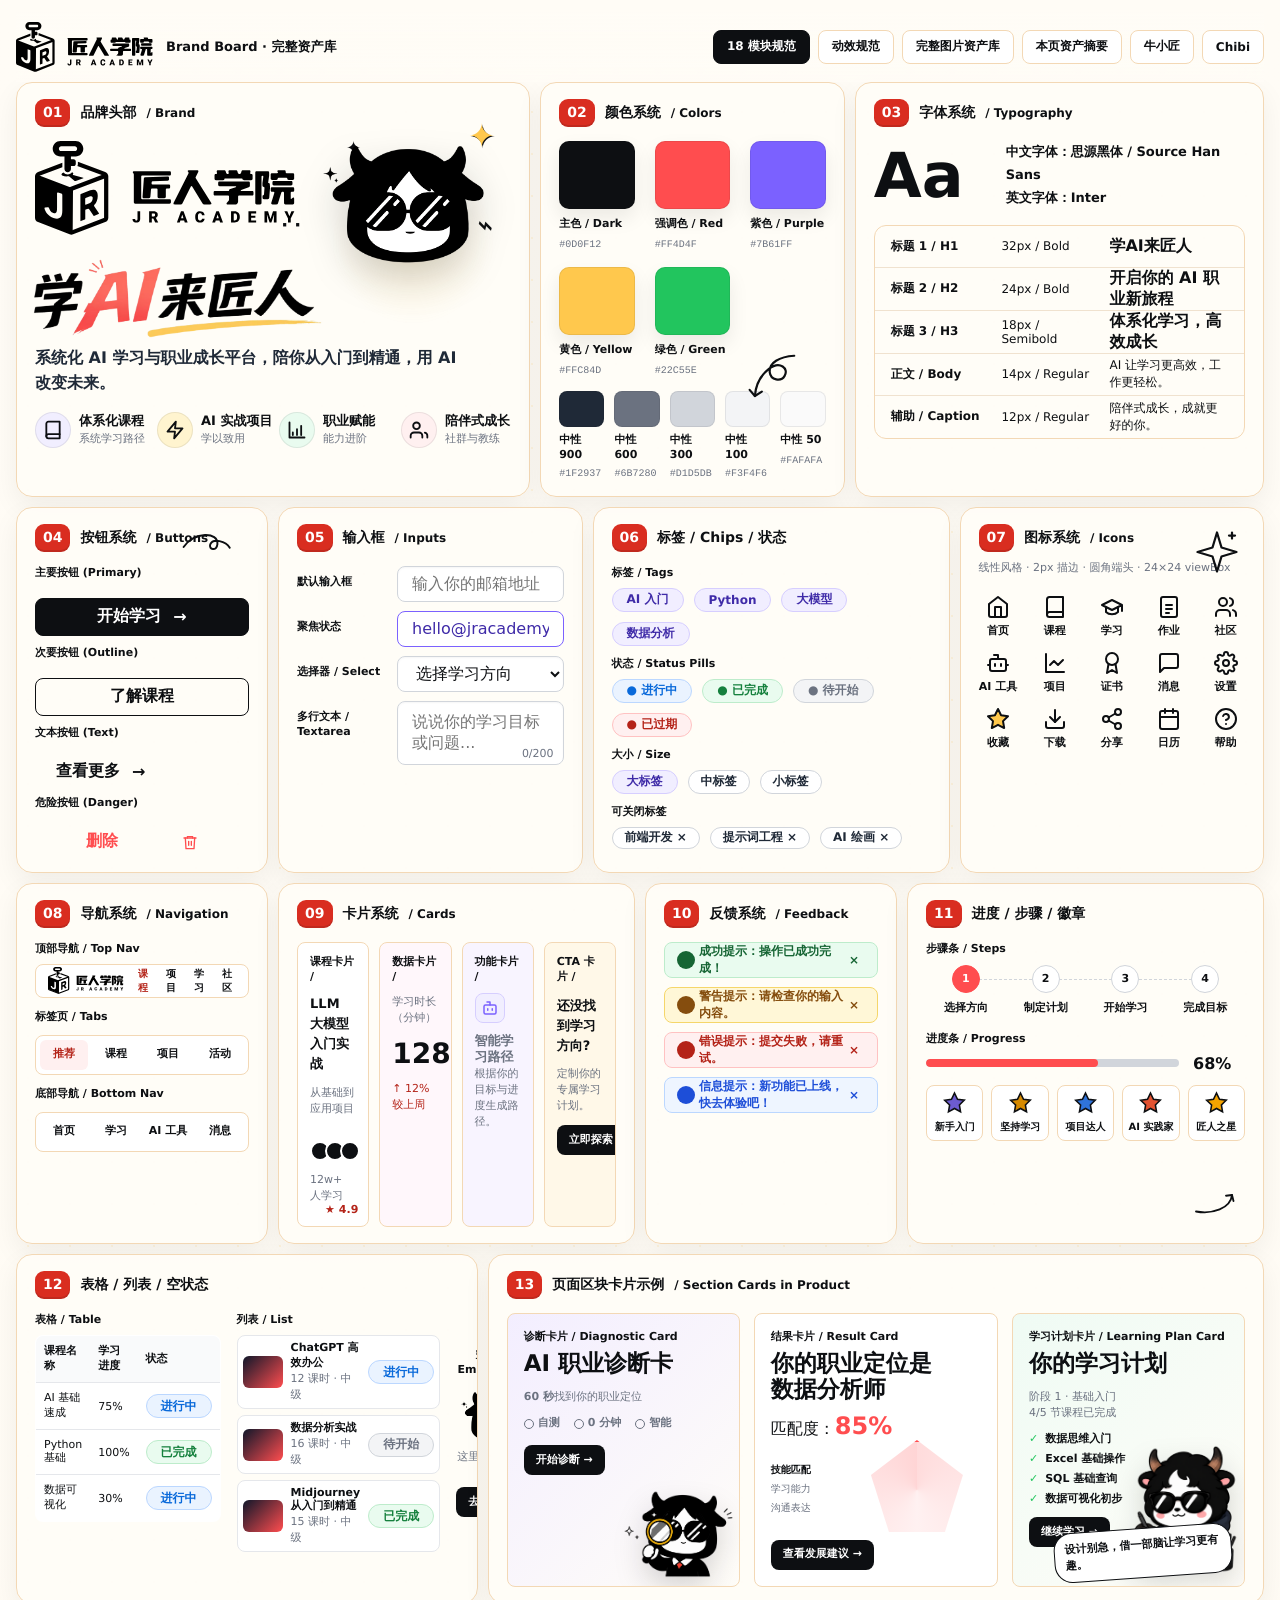
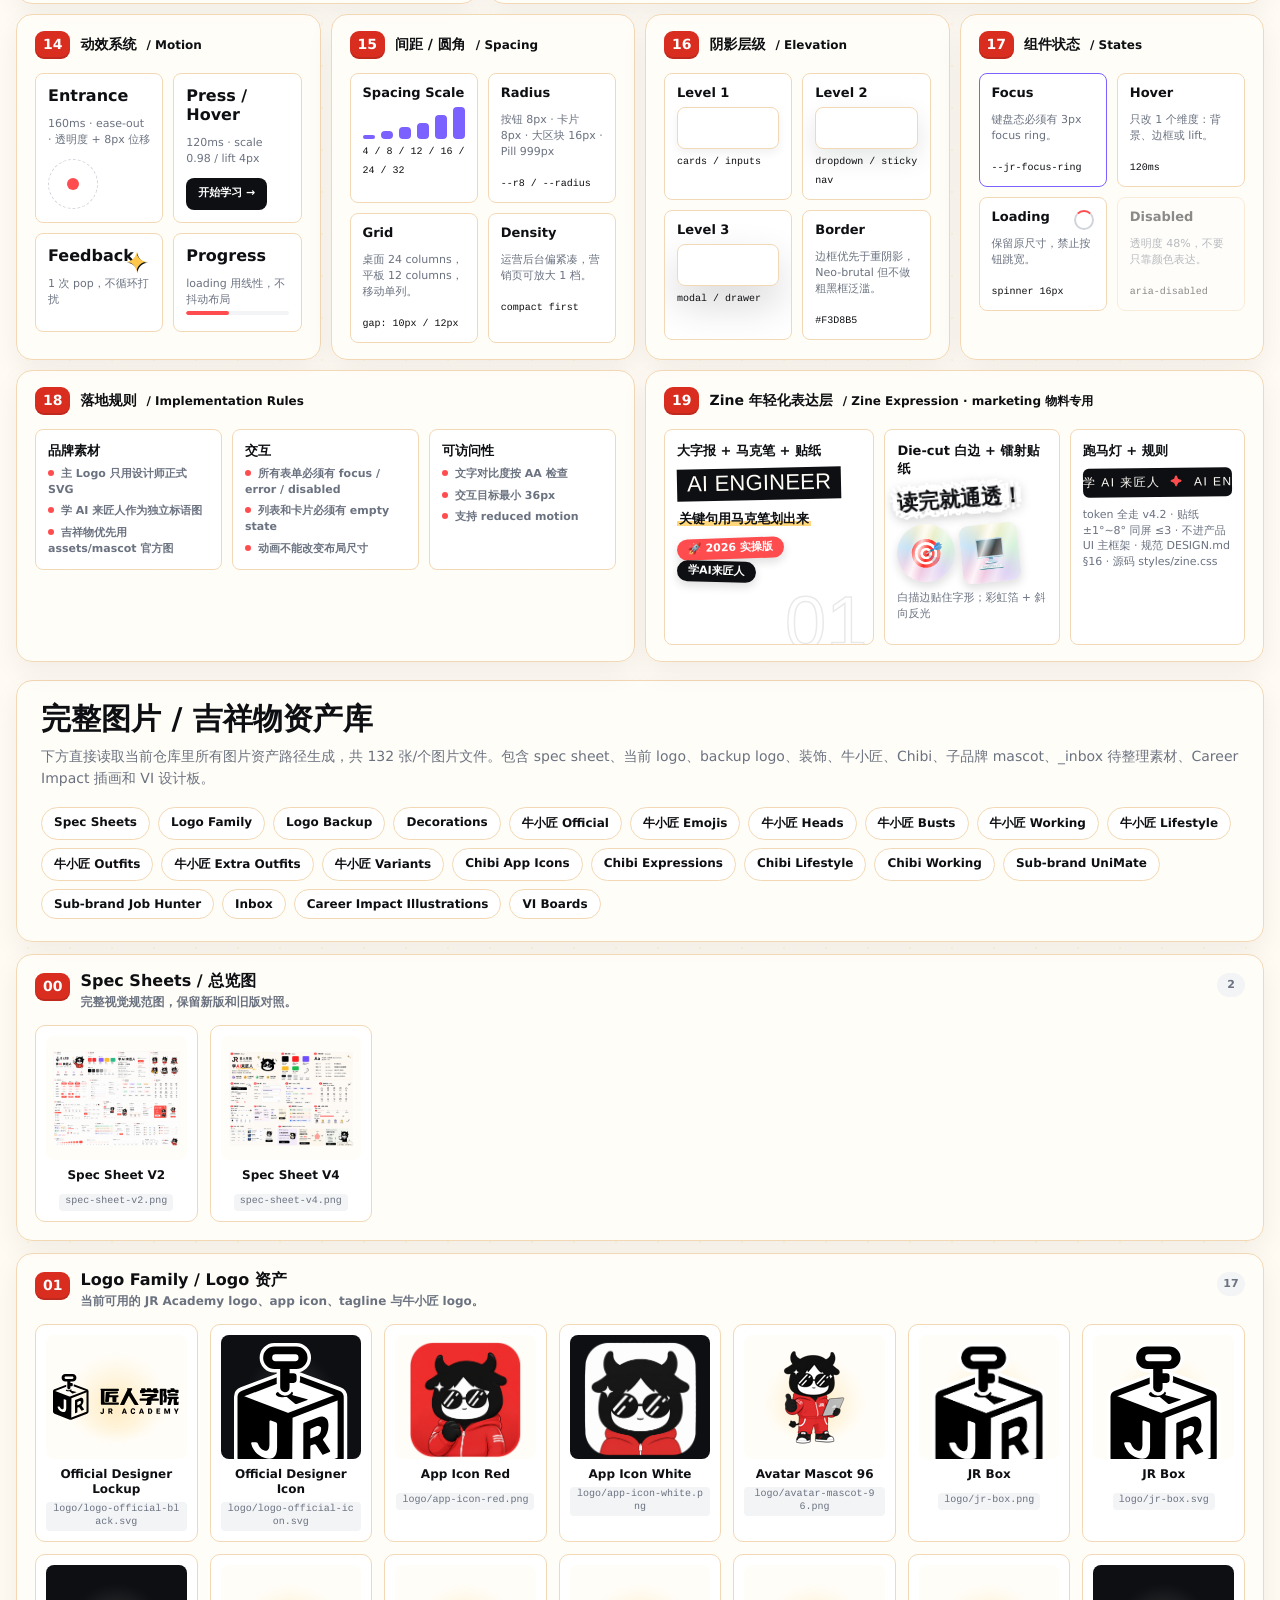
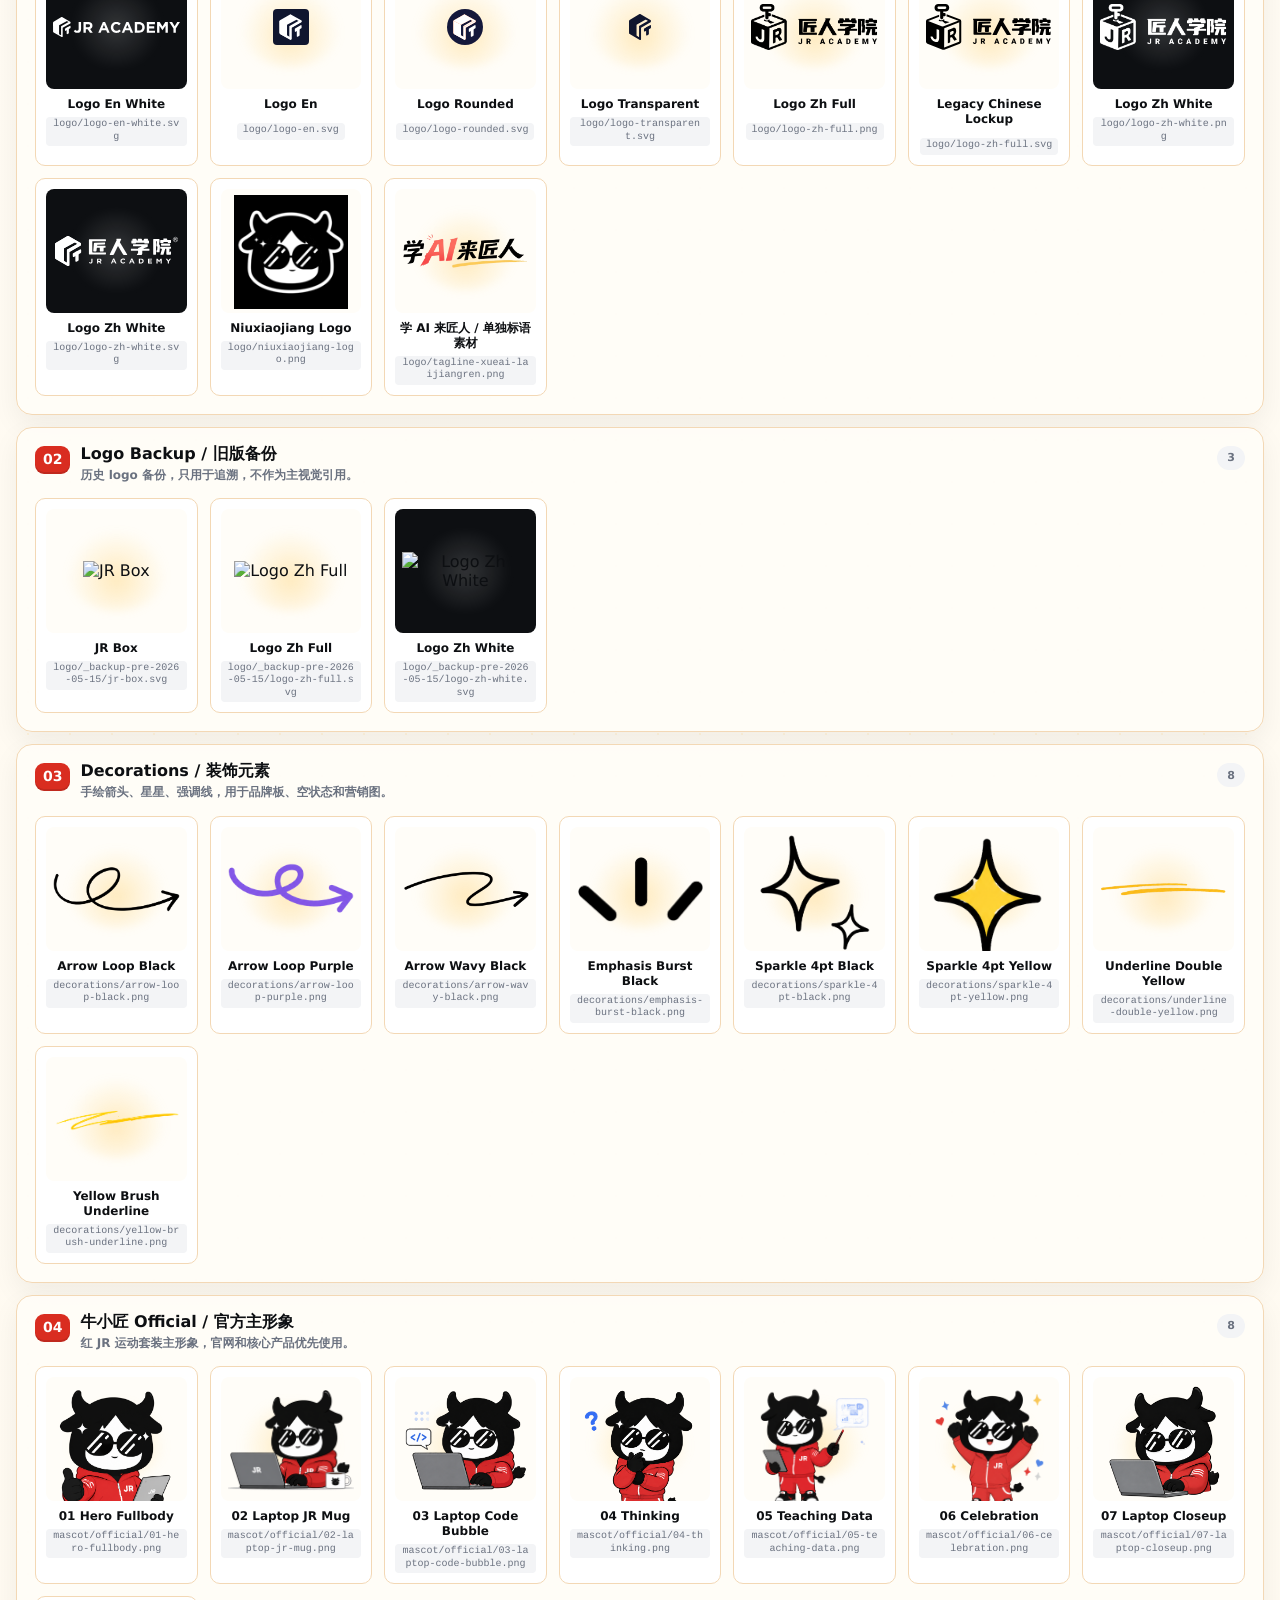
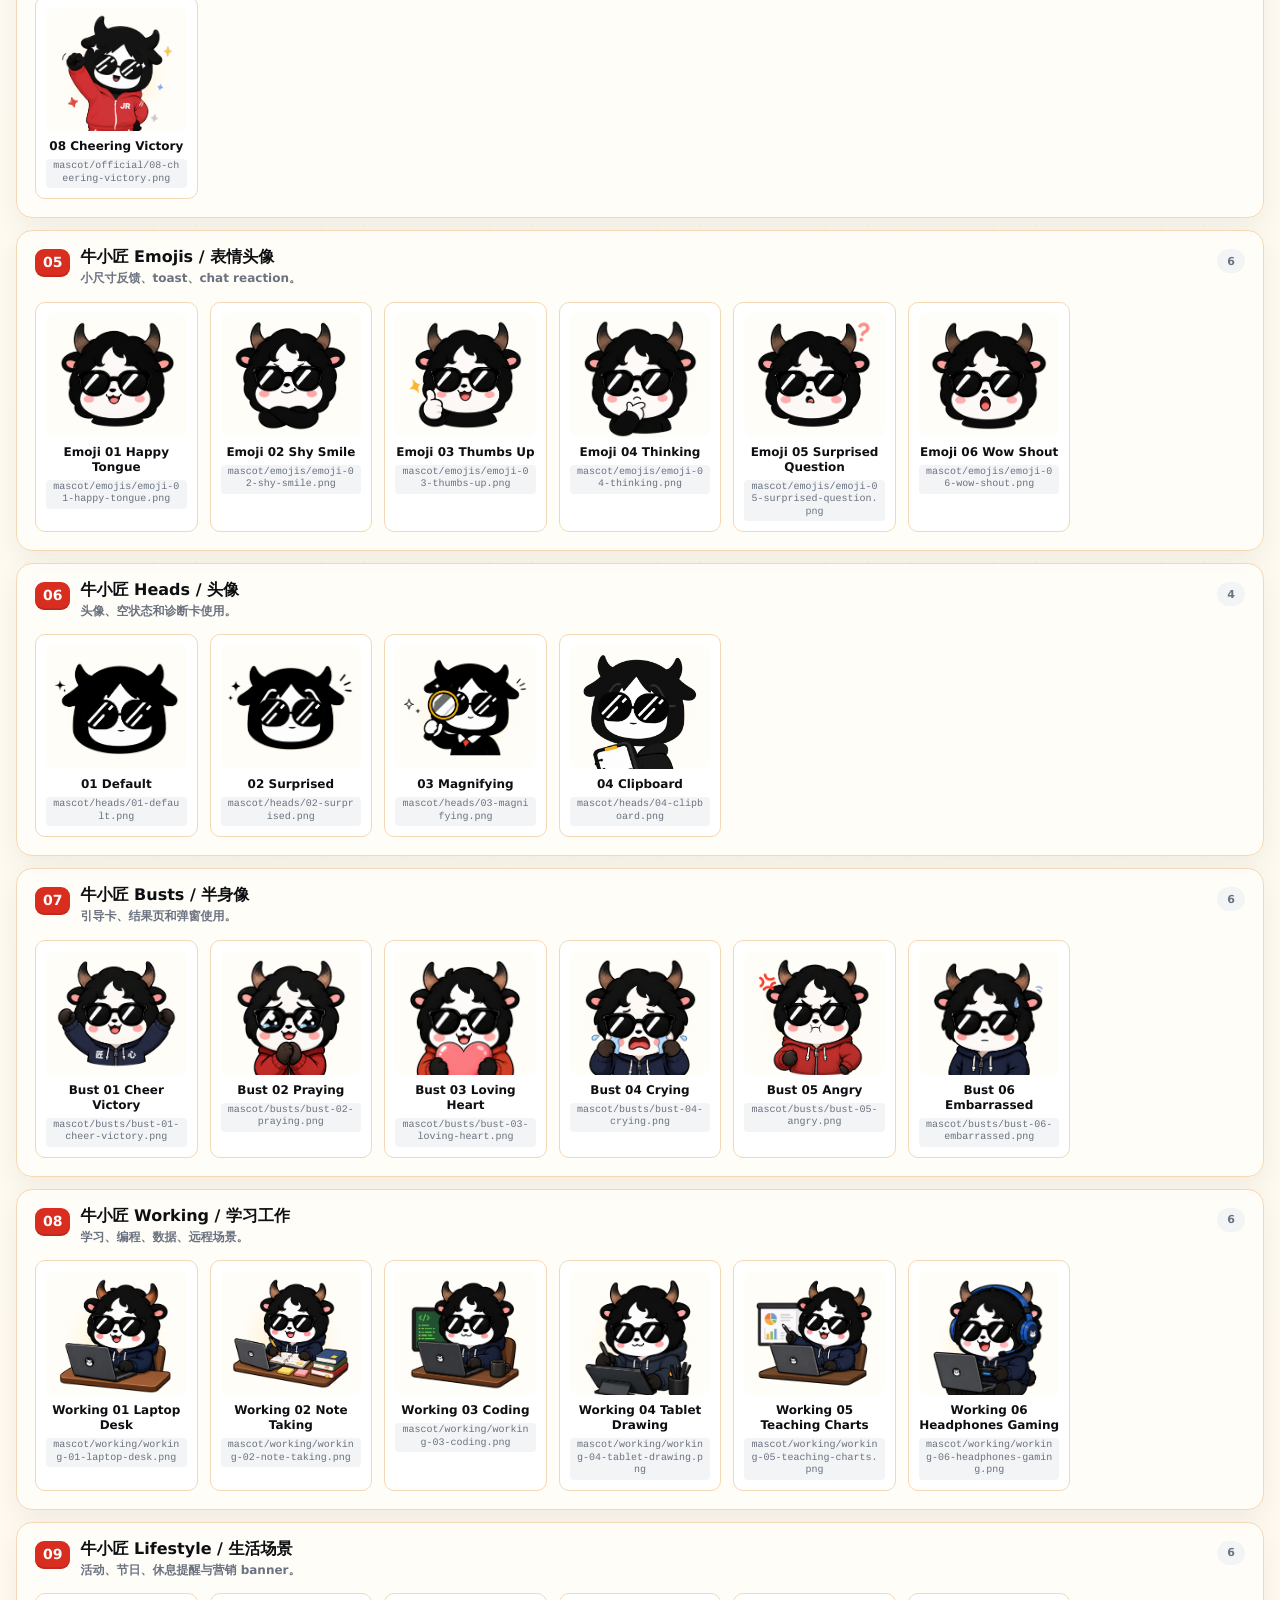
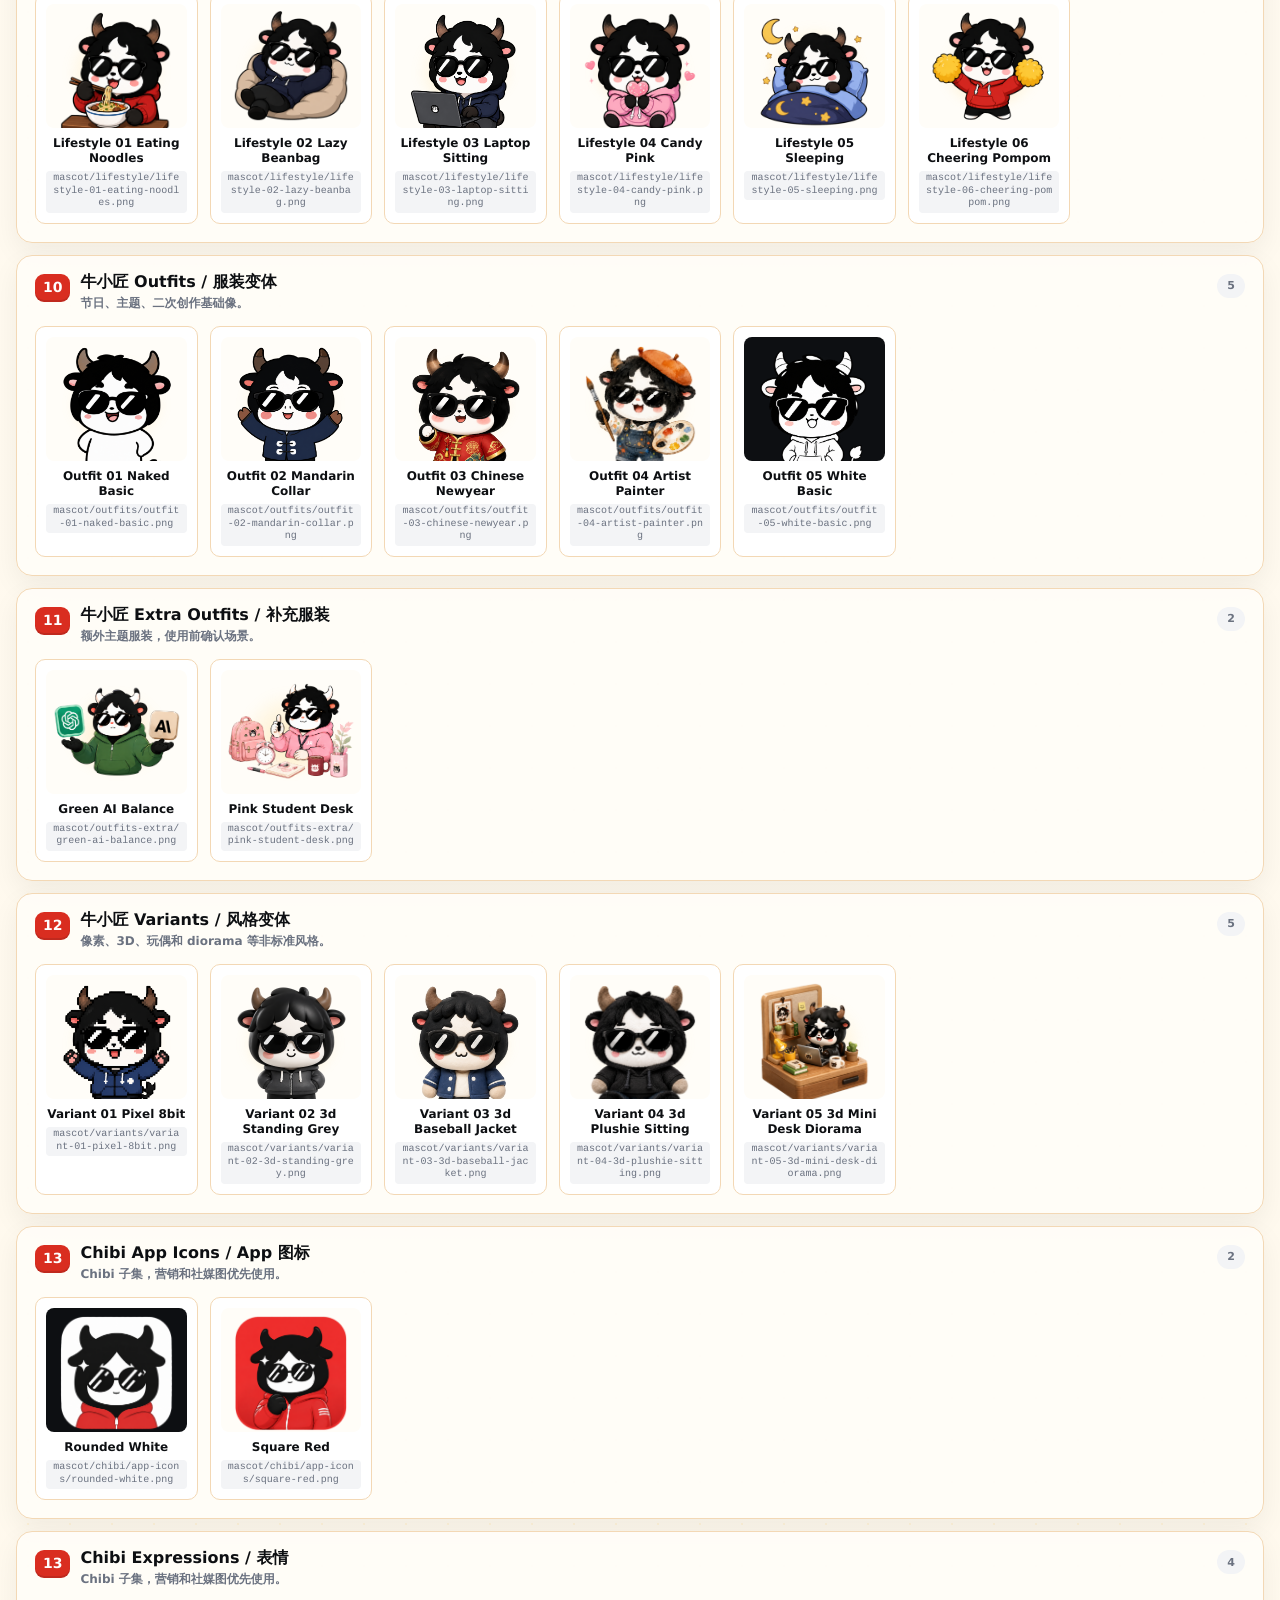
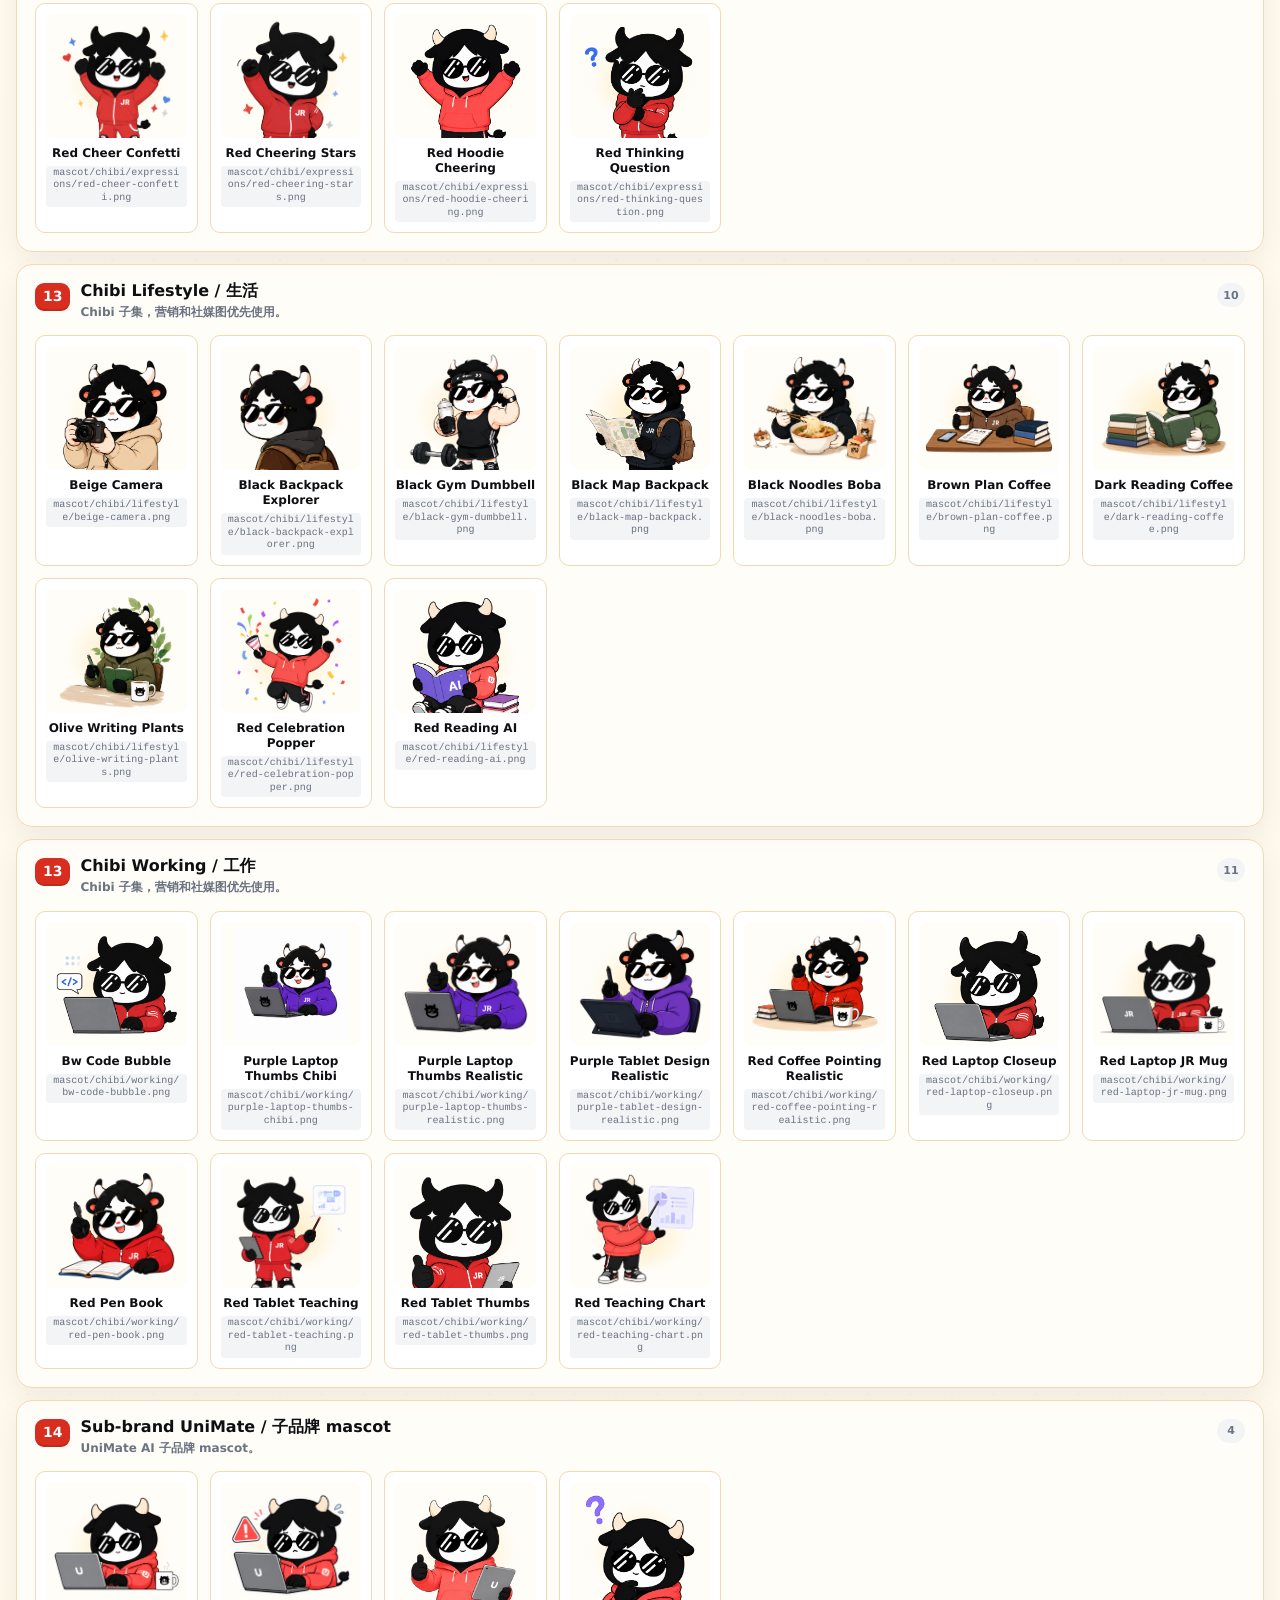
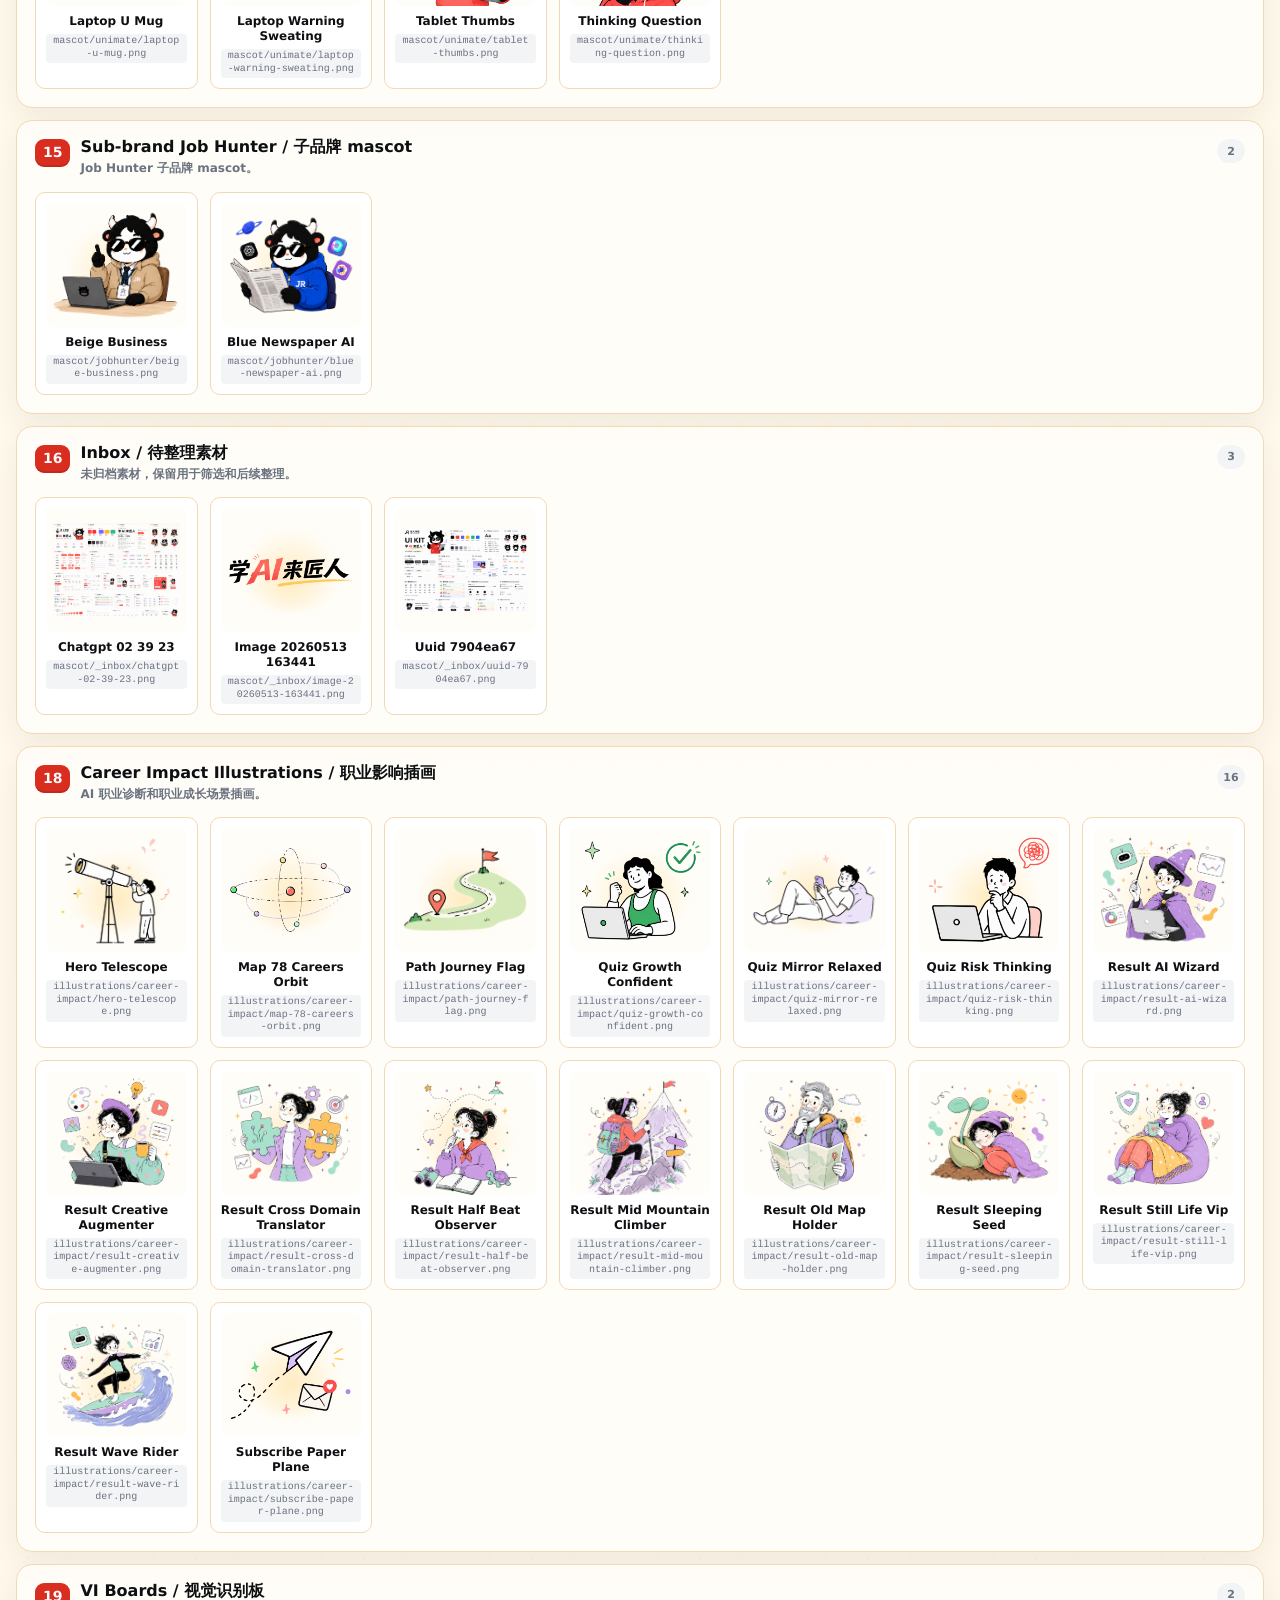
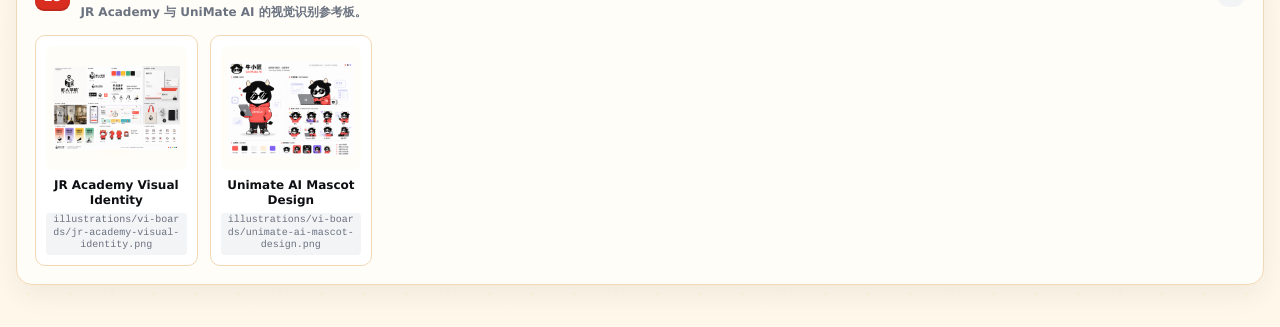
==== commit 3adc92be: "feat: v4.5 — §16 Zine 年轻化表达层 + styles/zine.css（11 标准件含 die-cut 白边贴纸 / 镭射全息贴纸）+ board panel 19 来源：jr-" ====
--- a/index.html
+++ b/index.html
@@ -1,10 +1,31 @@
 <!doctype html>
-<html lang="zh-CN"><head><meta charset="utf-8" /><meta name="viewport" content="width=device-width, initial-scale=1" /><title>JR Academy / 匠人学院 Brand Board</title><meta name="description" content="匠人学院品牌设计系统：13 模块 UI 规范、Logo、装饰元素、牛小匠吉祥物、Chibi、子品牌 mascot 与插画资产库。" /><link rel="stylesheet" href="tokens/tokens.css" /><style>
+<html lang="zh-CN"><head><meta charset="utf-8" /><meta name="viewport" content="width=device-width, initial-scale=1" /><title>JR Academy / 匠人学院 Brand Board</title><meta name="description" content="匠人学院品牌设计系统：18 模块 UI / Motion / 落地规则规范、Logo、装饰元素、牛小匠吉祥物、Chibi、子品牌 mascot 与插画资产库。" /><link rel="stylesheet" href="tokens/tokens.css" /><style>
     :root{--dark:#0D0F12;--red:#FF4D4F;--red-aa:#D92D20;--red-text:#B42318;--purple:#7B61FF;--yellow:#FFC84D;--green:#22C55E;--n900:#1F2937;--n600:#6B7280;--n300:#D1D5DB;--n100:#F3F4F6;--n50:#FAFAFA;--paper:#FFFCF6;--panel:#FFFDF8;--line:#F3D8B5;--purple-soft:#F1EEFF;--yellow-soft:#FFF4CF;--green-soft:#E9FBEF;--red-soft:#FFF0F0;--blue-soft:#EEF5FF;--shadow:0 10px 28px rgba(13,15,18,.06);--radius:16px;--r8:8px}*{box-sizing:border-box}html,body{margin:0;min-height:100%}body{background:radial-gradient(circle at 28px 28px,rgba(255,200,77,.12) 0 1px,transparent 1px),linear-gradient(180deg,var(--paper),#FFF8EA);background-size:42px 42px,auto;color:var(--dark);font-family:var(--jr-font-sans);-webkit-font-smoothing:antialiased;text-rendering:geometricPrecision}a{color:inherit;text-decoration:none}button,input,textarea,select{font:inherit}.page{width:min(1512px,calc(100vw - 32px));margin:0 auto;padding:12px 0 44px}.topbar{position:sticky;top:0;z-index:20;display:flex;align-items:center;gap:12px;padding:10px 0;background:linear-gradient(180deg,rgba(255,252,246,.96),rgba(255,252,246,.76));backdrop-filter:blur(10px)}.topbar img{width:138px;height:auto}.topbar strong{font-size:13px}.toplinks{display:flex;gap:8px;margin-left:auto;flex-wrap:wrap}.toplinks a{min-height:34px;display:inline-flex;align-items:center;padding:0 13px;border:1px solid var(--line);border-radius:var(--r8);background:#fff;font-size:12px;font-weight:900}.toplinks a.primary{background:var(--dark);color:#fff;border-color:var(--dark)}.board-grid{display:grid;grid-template-columns:repeat(24,minmax(0,1fr));gap:10px}.panel{position:relative;overflow:hidden;padding:16px 18px;background:rgba(255,253,248,.94);border:1px solid var(--line);border-radius:var(--radius);box-shadow:var(--shadow)}.brand{grid-column:span 10;min-height:330px}.colors{grid-column:span 6;min-height:330px}.type{grid-column:span 8;min-height:330px}.buttons{grid-column:span 5;min-height:252px}.inputs{grid-column:span 6;min-height:252px}.chips{grid-column:span 7;min-height:252px}.icons{grid-column:span 6;min-height:252px}.nav{grid-column:span 5;min-height:220px}.cards{grid-column:span 7;min-height:220px}.feedback{grid-column:span 5;min-height:220px}.progress{grid-column:span 7;min-height:220px}.table{grid-column:span 9;min-height:250px}.product{grid-column:span 15;min-height:250px}.title,.section-head{display:flex;align-items:center;gap:10px;margin:0 0 14px;font-size:14px;font-weight:900;line-height:1}.num{display:inline-flex;align-items:center;justify-content:center;min-width:34px;height:28px;padding:0 8px;border-radius:9px;background:var(--red-aa);color:#fff;font-weight:900;box-shadow:inset 0 -2px 0 rgba(13,15,18,.12)}.en{font-size:12px;font-weight:800}.label{margin:0 0 7px;font-size:11px;font-weight:900}.small{color:var(--n600);font-size:11px;line-height:1.45}.brand-logo{width:270px;max-width:55%;height:auto}.brand-word{margin:22px 0 0;font-size:42px;font-weight:900;line-height:1.05}.brand-word b{color:var(--red)}.underline{width:250px;height:12px;margin:-2px 0 12px 92px;background:var(--yellow);border-radius:50%;transform:rotate(-4deg)}.brand-copy{max-width:430px;margin:0 0 16px;color:var(--n900);font-size:16px;line-height:1.55;font-weight:700}.brand-pills{display:grid;grid-template-columns:repeat(4,minmax(0,1fr));gap:12px;max-width:560px}.brand-pill{display:grid;grid-template-columns:36px 1fr;gap:8px;align-items:center}.pill-ico{width:36px;height:36px;display:grid;place-items:center;border-radius:50%;border:1px solid rgba(13,15,18,.08);color:var(--dark)}.pill-ico.y{background:var(--yellow-soft)}.pill-ico.p{background:var(--purple-soft)}.pill-ico.g{background:var(--green-soft)}.pill-ico.r{background:var(--red-soft)}.brand-pill strong{display:block;white-space:nowrap;font-size:13px}.brand-pill span span{display:block;margin-top:2px;color:var(--n600);white-space:nowrap;font-size:11px}.brand-mascot{position:absolute;right:28px;top:58px;width:190px;max-height:240px;object-fit:contain;filter:contrast(1.12) drop-shadow(0 18px 20px rgba(13,15,18,.18))}.doodle{position:absolute;pointer-events:none;color:var(--dark);font-weight:900}.color-grid{display:grid;grid-template-columns:repeat(3,1fr);gap:16px 20px}.box{height:68px;border-radius:10px;margin-bottom:8px;box-shadow:inset 0 0 0 1px rgba(13,15,18,.08),0 9px 20px rgba(13,15,18,.08)}.box.dark{background:var(--dark)}.box.red{background:var(--red)}.box.purple{background:var(--purple)}.box.yellow{background:var(--yellow)}.box.green{background:var(--green)}.swatch strong,.neutral strong{display:block;font-size:11px}.swatch code,.neutral code{color:var(--n600);font-family:var(--jr-font-mono);font-size:10px}.neutral-row{display:grid;grid-template-columns:repeat(5,1fr);gap:10px;margin-top:14px}.nbox{height:36px;border-radius:8px;margin-bottom:6px;border:1px solid rgba(13,15,18,.08)}.type-head{display:grid;grid-template-columns:112px 1fr;gap:20px;align-items:center;margin-bottom:14px}.aa{font-size:62px;line-height:.9;font-weight:900}.font-line{font-size:13px;font-weight:800;line-height:1.8}.type-table{border:1px solid var(--line);border-radius:12px;overflow:hidden}.type-row{display:grid;grid-template-columns:1fr 96px 1.2fr;gap:12px;align-items:center;min-height:42px;padding:0 16px;border-bottom:1px solid #F0E2CF}.type-row:last-child{border-bottom:0}.type-row strong,.type-row span{font-size:12px}.btn-stack{display:grid;gap:10px;max-width:210px}.ui-btn{height:38px;padding:0 20px;border:1px solid var(--dark);border-radius:var(--r8);background:var(--dark);color:#fff;font-weight:900}.ui-btn.outline{background:transparent;color:var(--dark)}.ui-btn.text{height:28px;border-color:transparent;background:transparent;color:var(--dark)}.ui-btn.danger{height:28px;width:fit-content;border-color:transparent;background:transparent;color:var(--red);padding:0}.form{display:grid;grid-template-columns:86px 1fr;gap:9px 14px;align-items:start}.form label{padding-top:9px;font-size:11px;font-weight:900}.field,textarea,select{width:100%;height:36px;padding:0 14px;border:1px solid var(--n300);border-radius:var(--r8);background:#fff;color:var(--dark);outline:0;box-shadow:inset 0 1px 2px rgba(13,15,18,.04)}.field.focus{border-color:var(--purple);box-shadow:0 0 0 3px var(--jr-focus-ring);color:#3F2BA8}textarea{height:64px;padding-top:10px;resize:none}.count{margin-top:-22px;padding-right:10px;text-align:right;color:var(--n600);font-size:11px}.chip-section{margin-bottom:11px}.chips-row{display:flex;flex-wrap:wrap;gap:10px}.tag{display:inline-flex;align-items:center;gap:6px;min-height:24px;padding:0 14px;border:1px solid #D6CEFF;border-radius:999px;background:var(--purple-soft);color:#3F2BA8;font-size:12px;font-weight:900;white-space:nowrap}.status.blue{background:#EAF3FF;border-color:#BBD7FF;color:#0969DA}.status.green{background:var(--green-soft);border-color:#BDECCB;color:#15803D}.status.gray{background:var(--n100);border-color:var(--n300);color:var(--n600)}.status.red{background:var(--red-soft);border-color:#FFC2C2;color:var(--red-text)}.tag.sm{min-height:22px;padding:0 12px;background:#fff;border-color:var(--n300);color:var(--n900)}.icon-grid{display:grid;grid-template-columns:repeat(5,1fr);gap:12px 18px;padding-top:8px}.icon-grid--lucide .icon-item,.icon-item{display:grid;justify-items:center;gap:5px;color:var(--dark);font-size:11px;font-weight:900;text-align:center}.icon-grid--lucide .icon-item svg,.icon-item svg{width:24px;height:24px}.topnav{display:flex;align-items:center;gap:14px;height:34px;padding:0 12px;border:1px solid var(--line);border-radius:8px;background:#fff}.topnav img{width:76px;height:auto}.nav-item{font-size:10px;font-weight:900}.nav-item.active{color:var(--red-text)}.tabs,.bottom-nav{display:grid;grid-template-columns:repeat(4,1fr);gap:4px;margin-top:10px;padding:4px;border:1px solid var(--line);border-radius:8px;background:#fff}.tabs span,.bottom-nav span{display:grid;place-items:center;min-height:30px;font-size:11px;font-weight:900;border-radius:6px}.tabs .active{background:var(--red-soft);color:var(--red-text)}.mini-cards{display:grid;grid-template-columns:repeat(4,1fr);gap:10px}.mini-card{min-height:150px;padding:12px;border:1px solid var(--line);border-radius:var(--r8);background:#fff;overflow:hidden}.mini-card:nth-child(2){background:#FFF7FB}.mini-card:nth-child(3){background:#F8F4FF}.mini-card:nth-child(4){background:#FFF8E8}.mini-title{margin-bottom:10px;font-size:11px;font-weight:900}.mini-card b{font-size:13px;line-height:1.25}.metric{margin:8px 0;font-size:28px;font-weight:900}.avatars{display:flex;margin-top:24px}.avatars span{width:20px;height:20px;margin-right:-5px;border:2px solid #fff;border-radius:50%;background:var(--dark)}.cta{display:inline-flex;align-items:center;justify-content:center;min-height:30px;padding:0 12px;border-radius:var(--r8);background:var(--dark);color:#fff;font-size:11px;font-weight:900;white-space:nowrap}.alerts{display:grid;gap:9px}.alert{display:grid;grid-template-columns:22px 1fr 16px;align-items:center;min-height:34px;padding:0 12px;border:1px solid;border-radius:8px;font-size:12px;font-weight:900}.alert.success{background:var(--green-soft);border-color:#BDECCB;color:#166534}.alert.warn{background:#FFF7D7;border-color:#F5D66A;color:#854D0E}.alert.error{background:var(--red-soft);border-color:#FFC2C2;color:var(--red-text)}.alert.info{background:#EEF5FF;border-color:#BBD7FF;color:#1D4ED8}.mark{width:18px;height:18px;border-radius:50%;background:currentColor}.steps{position:relative;display:grid;grid-template-columns:repeat(4,1fr);margin:8px 0 16px}.steps::before{content:"";position:absolute;left:12%;right:12%;top:14px;border-top:1px dashed var(--n300)}.step{position:relative;z-index:1;display:grid;justify-items:center;gap:8px;font-size:11px;font-weight:900}.bubble{width:28px;height:28px;display:grid;place-items:center;border-radius:50%;background:#fff;border:1px solid var(--n300)}.step.active .bubble{background:var(--red);border-color:var(--red);color:#fff}.progress-line{display:grid;grid-template-columns:1fr 52px;align-items:center;gap:14px}.track{height:8px;border-radius:999px;background:var(--n300);overflow:hidden}.track span{display:block;width:68%;height:100%;border-radius:inherit;background:var(--red)}.badges{display:grid;grid-template-columns:repeat(5,1fr);gap:8px;margin-top:12px}.badge{min-height:42px;display:grid;place-items:center;padding:5px;border:1px solid var(--line);border-radius:8px;background:#fff;font-size:10px;font-weight:900;text-align:center}.data-layout{display:grid;grid-template-columns:1.1fr 1.15fr 1fr;gap:16px}table{width:100%;border-collapse:collapse;overflow:hidden;border:1px solid #E5E7EB;border-radius:8px;background:#fff;font-size:11px}th,td{padding:8px;border-bottom:1px solid #E5E7EB;text-align:left}th{background:#F9FAFB;font-weight:900}tr:last-child td{border-bottom:0}.list{display:grid;gap:6px}.list-item{display:grid;grid-template-columns:40px 1fr auto;gap:8px;align-items:center;min-height:42px;padding:5px;border:1px solid #E5E7EB;border-radius:8px;background:#fff;font-size:11px}.thumb{width:40px;height:32px;border-radius:6px;background:linear-gradient(135deg,#0F172A,#FF4D4F)}.empty-state{display:grid;justify-items:center;align-content:center;gap:6px;min-height:150px;text-align:center}.empty-state img{width:72px;height:54px;object-fit:contain;filter:grayscale(1) contrast(1.1)}.product-grid{display:grid;grid-template-columns:1.05fr 1.1fr 1.05fr;gap:14px}.product-card{position:relative;min-height:184px;padding:16px;overflow:hidden;border:1px solid var(--line);border-radius:var(--r8);background:#fff}.product-card.purple{background:linear-gradient(135deg,#F3EEFF,#FFFDF8)}.product-card.green{background:linear-gradient(135deg,#EFFBF4,#FFFDF8)}.product-card h3{margin:6px 0 8px;font-size:22px;line-height:1.12}.score{color:var(--red);font-size:24px;font-weight:900}.radar{width:100px;height:100px;margin:0 auto;background:conic-gradient(from 0deg,rgba(255,77,79,.2),rgba(255,77,79,.08),rgba(255,77,79,.24));clip-path:polygon(50% 0,96% 35%,78% 92%,22% 92%,4% 35%);border:2px solid var(--red)}.product-mascot{position:absolute;right:-6px;bottom:-14px;width:104px;max-height:132px;object-fit:contain;filter:drop-shadow(0 12px 14px rgba(13,15,18,.16))}.check-list{display:grid;gap:5px;margin:8px 0 10px;font-size:11px;font-weight:800}.check-list span::before{content:"✓";color:var(--green);margin-right:7px}.asset-library{margin-top:18px}.library-hero{padding:22px 24px;border:1px solid var(--line);border-radius:16px;background:rgba(255,253,248,.94);box-shadow:var(--shadow)}.library-hero h1{margin:0 0 8px;font-size:30px;line-height:1.15}.library-hero p{margin:0;color:var(--n600);font-size:14px;line-height:1.6}.toc{display:flex;flex-wrap:wrap;gap:8px;margin-top:16px}.toc a{padding:7px 12px;border:1px solid var(--line);border-radius:999px;background:#fff;font-size:12px;font-weight:900}.asset-section{margin-top:12px;padding:18px;border:1px solid var(--line);border-radius:16px;background:rgba(255,253,248,.94);box-shadow:var(--shadow)}.section-head{align-items:flex-start;margin-bottom:14px}.section-head h2{margin:0 0 5px;font-size:16px}.section-head p{margin:0;color:var(--n600);font-size:12px;line-height:1.45}.section-head b{margin-left:auto;display:inline-flex;align-items:center;justify-content:center;min-width:28px;height:24px;border-radius:999px;background:var(--n100);color:var(--n600);font-size:11px}.asset-grid{display:grid;grid-template-columns:repeat(auto-fill,minmax(150px,1fr));gap:12px}.asset-card{margin:0;min-height:184px;padding:10px;display:grid;grid-template-rows:124px auto;gap:8px;border:1px solid var(--line);border-radius:10px;background:#fff;text-align:center;overflow:hidden}.asset-stage{position:relative;display:grid;place-items:center;overflow:hidden;border-radius:8px;background:#FFFDF8}.asset-stage::before{content:"";position:absolute;inset:18% 14%;border-radius:50%;background:radial-gradient(circle at 50% 60%,rgba(255,200,77,.34),rgba(255,200,77,.1) 48%,transparent 72%);filter:blur(5px)}.dark-stage{background:var(--dark)}.dark-stage::before{background:radial-gradient(circle,rgba(255,255,255,.16),transparent 70%)}.asset-stage img{position:relative;z-index:1;max-width:90%;max-height:90%;object-fit:contain}.asset-card strong{display:block;margin-bottom:5px;font-size:12px;line-height:1.25}.asset-card code{display:inline-block;max-width:100%;padding:2px 6px;border-radius:4px;background:var(--n100);color:var(--n600);font-family:var(--jr-font-mono);font-size:10px;line-height:1.25;word-break:break-all}
 .brand::after{content:"";position:absolute;right:30px;top:74px;width:172px;height:172px;border-radius:50%;background:radial-gradient(circle,rgba(255,200,77,.15),transparent 66%);filter:blur(2px)}.brand-logo{width:272px}.tagline-art{display:block;width:376px;max-width:62%;height:auto;margin:18px 0 8px -4px}.brand-mascot{right:42px;top:58px;width:166px;max-height:176px;z-index:2;filter:contrast(1.12) drop-shadow(0 16px 18px rgba(13,15,18,.18))}.brand-pill .pill-ico svg{width:20px;height:20px;stroke-width:2.2}.brand-pill strong{font-size:13px}.doodle.spark2{right:168px;top:55px;font-size:18px}.doodle.spark3{right:228px;top:132px;font-size:18px}.doodle.lines{right:32px;top:126px;font-size:28px;letter-spacing:3px;transform:rotate(15deg)}.buttons .squiggle{position:absolute;right:34px;top:22px;width:52px;height:34px}.buttons .trash-icon{width:16px;height:16px;vertical-align:-3px;margin-left:52px}.ui-btn{display:inline-flex;align-items:center;justify-content:center;gap:12px;min-width:214px}.ui-btn.text{justify-content:flex-start;min-width:190px}.colors .curve-arrow,.icons .corner-star,.progress .curve-arrow{position:absolute;pointer-events:none}.colors .curve-arrow{right:34px;bottom:86px;width:70px;height:70px}.icons .corner-star{right:22px;top:20px;width:48px;height:48px}.progress .curve-arrow{right:16px;bottom:12px;width:60px;height:60px}.mini-card{position:relative}.mini-card .tiny-icon{width:30px;height:30px;display:grid;place-items:center;border:1px solid #D6CEFF;border-radius:8px;background:var(--purple-soft);color:var(--purple);margin:2px 0 10px}.mini-card .tiny-icon svg{width:18px;height:18px}.starscore{position:absolute;right:10px;bottom:10px;color:var(--red-text);font-size:11px;font-weight:900}.badge{min-height:56px;gap:4px}.badge svg{width:25px;height:25px}.badge.purple svg{color:#6D5BD0}.badge.gold svg{color:#D68A00}.badge.blue svg{color:#2F73D9}.badge.red svg{color:#E35231}.badge.yellow svg{color:#F5A400}.product-card h3{font-size:23px}.product-card.purple .product-mascot{width:112px;right:4px;bottom:8px}.product-card.green .product-mascot{width:130px;right:-2px;bottom:10px}.meta-dots{display:flex;gap:14px;margin:10px 0 14px;font-size:11px;font-weight:800;color:var(--n600)}.meta-dots span{display:inline-flex;align-items:center;gap:4px}.meta-dots i{width:10px;height:10px;border:1px solid currentColor;border-radius:50%}.speech{position:absolute;right:12px;bottom:8px;max-width:178px;padding:8px 10px;border:1px solid var(--dark);border-radius:18px;background:#fff;font-size:11px;line-height:1.45;font-weight:800;transform:rotate(-4deg)}.radar-wrap{display:grid;grid-template-columns:1fr 128px;gap:8px;align-items:center}.axis-note{font-size:10px;color:var(--n600);line-height:1.9}.axis-note b{color:var(--dark)}
-@media(max-width:1100px){.board-grid{grid-template-columns:repeat(12,minmax(0,1fr))}.brand,.colors,.type,.buttons,.inputs,.chips,.icons,.nav,.cards,.feedback,.progress,.table,.product{grid-column:span 12}.brand-mascot{opacity:.25}}@media(max-width:720px){.page{width:min(100vw - 20px,560px)}.topbar{align-items:flex-start;flex-direction:column}.toplinks{margin-left:0}.panel{padding:15px}.brand-logo{max-width:76%}.brand-word{font-size:34px}.brand-mascot{position:static;width:150px;opacity:1;margin:4px auto 0;display:block}.brand-pills,.color-grid,.neutral-row,.mini-cards,.data-layout,.product-grid,.badges,.type-head,.type-row,.form{grid-template-columns:1fr}.icon-grid{grid-template-columns:repeat(3,1fr)}.asset-grid{grid-template-columns:repeat(auto-fill,minmax(130px,1fr))}}
+.motion,.spacing,.elevation,.states{grid-column:span 6;min-height:238px}.rules{grid-column:span 12;min-height:238px}.motion-grid,.token-grid,.state-grid{display:grid;grid-template-columns:repeat(2,1fr);gap:10px}.motion-demo,.token-card,.state-card,.rule-card{position:relative;min-height:74px;padding:12px;border:1px solid var(--line);border-radius:var(--r8);background:#fff;overflow:hidden}.motion-orbit{width:50px;height:50px;border:1px dashed var(--n300);border-radius:50%;display:grid;place-items:center}.motion-orbit::after{content:"";width:12px;height:12px;border-radius:50%;background:var(--red);animation:jr-orbit 1.8s ease-in-out infinite}.motion-lift{display:inline-flex;align-items:center;min-height:32px;padding:0 12px;border-radius:8px;background:var(--dark);color:#fff;font-size:11px;font-weight:900;animation:jr-lift 2.2s ease-in-out infinite}.motion-spark{position:absolute;right:14px;top:12px;color:var(--yellow);font-size:28px;text-shadow:1px 1px 0 var(--dark);animation:jr-pop 1.6s cubic-bezier(.2,.8,.2,1) infinite}.motion-line{position:absolute;left:12px;right:12px;bottom:16px;height:4px;border-radius:999px;background:var(--n100);overflow:hidden}.motion-line::after{content:"";display:block;width:42%;height:100%;border-radius:inherit;background:var(--red);animation:jr-progress 2.4s ease-in-out infinite}.token-card b,.state-card b,.rule-card b{display:block;margin-bottom:6px;font-size:13px}.token-card code,.state-card code,.rule-card code{font-size:10px}.scale-row{display:flex;align-items:end;gap:6px;height:32px}.scale-row span{display:block;width:18px;background:var(--purple);border-radius:4px}.shadow-sample{height:42px;border-radius:8px;background:#fff;border:1px solid var(--line)}.shadow-sample.s1{box-shadow:0 4px 10px rgba(13,15,18,.06)}.shadow-sample.s2{box-shadow:0 10px 24px rgba(13,15,18,.10)}.shadow-sample.s3{box-shadow:0 18px 40px rgba(13,15,18,.16)}.state-card.disabled{opacity:.48}.state-card.loading::after{content:"";position:absolute;right:12px;top:12px;width:16px;height:16px;border:2px solid var(--n300);border-top-color:var(--red);border-radius:50%;animation:jr-spin .9s linear infinite}.state-card.focused{box-shadow:0 0 0 3px var(--jr-focus-ring);border-color:var(--purple)}.rules-grid{display:grid;grid-template-columns:repeat(3,1fr);gap:10px}.rule-list{display:grid;gap:6px;margin:0;padding:0;list-style:none;font-size:11px;line-height:1.45;color:var(--n600);font-weight:800}.rule-list li::before{content:"";display:inline-block;width:6px;height:6px;margin-right:7px;border-radius:50%;background:var(--red);vertical-align:1px}@keyframes jr-orbit{0%,100%{transform:translateX(-12px) scale(.9)}50%{transform:translateX(12px) scale(1.08)}}@keyframes jr-lift{0%,100%{transform:translateY(0);box-shadow:0 6px 12px rgba(13,15,18,.12)}50%{transform:translateY(-4px);box-shadow:0 14px 22px rgba(13,15,18,.18)}}@keyframes jr-pop{0%,100%{transform:scale(.86) rotate(-8deg);opacity:.62}50%{transform:scale(1.08) rotate(8deg);opacity:1}}@keyframes jr-progress{0%,100%{transform:translateX(-10%);width:28%}50%{transform:translateX(120%);width:54%}}@keyframes jr-spin{to{transform:rotate(360deg)}}@media(prefers-reduced-motion:reduce){*,*::before,*::after{animation-duration:.001ms!important;animation-iteration-count:1!important;scroll-behavior:auto!important}}@media(max-width:1100px){.board-grid{grid-template-columns:repeat(12,minmax(0,1fr))}.brand,.colors,.type,.buttons,.inputs,.chips,.icons,.nav,.cards,.feedback,.progress,.table,.product,.motion,.spacing,.elevation,.states,.rules{grid-column:span 12}.brand-mascot{opacity:.25}}@media(max-width:720px){.page{width:min(100vw - 20px,560px)}.topbar{align-items:flex-start;flex-direction:column}.toplinks{margin-left:0}.panel{padding:15px}.brand-logo{max-width:76%}.brand-word{font-size:34px}.brand-mascot{position:static;width:150px;opacity:1;margin:4px auto 0;display:block}.brand-pills,.color-grid,.neutral-row,.mini-cards,.data-layout,.product-grid,.badges,.type-head,.type-row,.form,.motion-grid,.token-grid,.state-grid,.rules-grid{grid-template-columns:1fr}.icon-grid{grid-template-columns:repeat(3,1fr)}.asset-grid{grid-template-columns:repeat(auto-fill,minmax(130px,1fr))}}
+
+/* panel 19 · Zine 表达层 */
+.zine-panel{grid-column:span 12;min-height:238px}
+.zp-grid{display:grid;grid-template-columns:1.2fr 1fr 1fr;gap:10px}
+.zp-card{position:relative;min-height:96px;padding:12px;border:1px solid var(--line);border-radius:var(--r8);background:#fff;overflow:hidden}
+.zp-card b{display:block;margin-bottom:8px;font-size:13px}
+.zp-block{font-family:'Anton',sans-serif;display:inline-block;background:var(--dark);color:var(--paper);padding:2px 10px 4px;transform:rotate(-1.2deg);font-size:22px;letter-spacing:.01em}
+.zp-hl{background:linear-gradient(transparent 58%,rgba(255,200,77,.75) 58%,rgba(255,200,77,.75) 92%,transparent 92%);padding:0 2px;font-weight:900;font-size:13px}
+.zp-stick{display:inline-block;font-size:11px;font-weight:900;background:var(--red);color:#fff;padding:3px 11px;border-radius:999px;transform:rotate(-2deg);box-shadow:0 4px 10px rgba(13,15,18,.14);margin:2px 4px 0 0}
+.zp-diecut{display:inline-block;font-weight:900;font-size:21px;color:var(--dark);transform:rotate(-4deg);text-shadow:-5px -5px 0 #fff,5px -5px 0 #fff,-5px 5px 0 #fff,5px 5px 0 #fff,-7px 0 0 #fff,7px 0 0 #fff,0 -7px 0 #fff,0 7px 0 #fff;filter:drop-shadow(0 3px 5px rgba(13,15,18,.2))}
+.zp-holo{position:relative;display:inline-grid;place-items:center;width:58px;height:58px;border-radius:50%;font-size:28px;background:conic-gradient(from 220deg,#f6c5db,#c5e2f6,#f6eec2,#cdf0d4,#dccff4,#f6c5db);box-shadow:0 4px 10px rgba(13,15,18,.14),inset 0 0 14px rgba(255,255,255,.55);transform:rotate(-6deg);margin-right:6px}
+.zp-holo::after{content:'';position:absolute;inset:0;border-radius:inherit;background:linear-gradient(115deg,transparent 28%,rgba(255,255,255,.8) 40%,transparent 52%,rgba(255,255,255,.45) 66%,transparent 78%);mix-blend-mode:screen}
+.zp-holo.sq{border-radius:9px}
+.zp-mq{background:var(--dark);color:var(--paper);overflow:hidden;border-radius:6px;transform:rotate(-.6deg)}
+.zp-mq .t{display:flex;width:max-content;animation:zp-mq 16s linear infinite}
+.zp-mq span{font-family:'Anton',sans-serif;font-size:12px;letter-spacing:.12em;padding:6px 0;white-space:nowrap}
+.zp-mq i{color:var(--red);font-style:normal;padding:0 10px}
+.zp-ghost{position:absolute;right:6px;bottom:-8px;font-family:'Anton',sans-serif;font-size:74px;line-height:.8;color:transparent;-webkit-text-stroke:1.5px rgba(13,15,18,.09);pointer-events:none}
+@keyframes zp-mq{to{transform:translateX(-50%)}}
+@media(max-width:720px){.zp-grid{grid-template-columns:1fr}}
+@import url('https://fonts.googleapis.com/css2?family=Anton&display=swap');
 </style></head>
-<body><main class="page"><nav class="topbar" aria-label="Brand navigation"><img src="assets/logo/logo-official-black.svg" alt="JR Academy" /><strong>Brand Board · 完整资产库</strong><div class="toplinks"><a class="primary" href="#brand-board">13 模块规范</a><a href="assets.html">完整图片资产库</a><a href="#asset-library">本页资产摘要</a><a href="#asset-04">牛小匠</a><a href="#asset-13">Chibi</a></div></nav>
+<body><main class="page"><nav class="topbar" aria-label="Brand navigation"><img src="assets/logo/logo-official-black.svg" alt="JR Academy" /><strong>Brand Board · 完整资产库</strong><div class="toplinks"><a class="primary" href="#brand-board">18 模块规范</a><a href="#motion-system">动效规范</a><a href="assets.html">完整图片资产库</a><a href="#asset-library">本页资产摘要</a><a href="#asset-04">牛小匠</a><a href="#asset-13">Chibi</a></div></nav>
 <section id="brand-board" class="board-grid">
 <section class="panel brand"><header class="title"><span class="num">01</span><span>品牌头部</span><span class="en">/ Brand</span></header><img class="brand-logo" src="assets/logo/logo-official-black.svg" alt="匠人学院 JR Academy" /><img class="tagline-art" src="assets/logo/tagline-xueai-laijiangren.png" alt="学 AI 来匠人单独标语素材" /><p class="brand-copy">系统化 AI 学习与职业成长平台，陪你从入门到精通，用 AI 改变未来。</p><div class="brand-pills"><div class="brand-pill"><span class="pill-ico p"><svg viewBox="0 0 24 24" fill="none" stroke="currentColor" stroke-linecap="round" stroke-linejoin="round"><path d="M4 19.5A2.5 2.5 0 0 1 6.5 17H20"/><path d="M6.5 2H20v20H6.5A2.5 2.5 0 0 1 4 19.5v-15A2.5 2.5 0 0 1 6.5 2z"/></svg></span><span><strong>体系化课程</strong><span>系统学习路径</span></span></div><div class="brand-pill"><span class="pill-ico y"><svg viewBox="0 0 24 24" fill="none" stroke="currentColor" stroke-linecap="round" stroke-linejoin="round"><path d="M13 2 3 14h9l-1 8 10-12h-9z"/></svg></span><span><strong>AI 实战项目</strong><span>学以致用</span></span></div><div class="brand-pill"><span class="pill-ico g"><svg viewBox="0 0 24 24" fill="none" stroke="currentColor" stroke-linecap="round" stroke-linejoin="round"><path d="M3 3v18h18"/><path d="M7 15v3M12 11v7M17 7v11"/></svg></span><span><strong>职业赋能</strong><span>能力进阶</span></span></div><div class="brand-pill"><span class="pill-ico r"><svg viewBox="0 0 24 24" fill="none" stroke="currentColor" stroke-linecap="round" stroke-linejoin="round"><path d="M16 21v-2a4 4 0 0 0-4-4H6a4 4 0 0 0-4 4v2"/><circle cx="9" cy="7" r="4"/><path d="M22 21v-2a4 4 0 0 0-3-3.87"/></svg></span><span><strong>陪伴式成长</strong><span>社群与教练</span></span></div></div><img class="brand-mascot" src="assets/mascot/heads/01-default.png" alt="牛小匠头像" /><span class="doodle" style="right:34px;top:34px;font-size:32px;color:var(--yellow);text-shadow:1px 1px 0 var(--dark);">✦</span><span class="doodle spark2">✦</span><span class="doodle spark3">· ·</span><span class="doodle lines">⌁</span></section>
 <section class="panel colors"><header class="title"><span class="num">02</span><span>颜色系统</span><span class="en">/ Colors</span></header><div class="color-grid"><div class="swatch"><div class="box dark"></div><strong>主色 / Dark</strong><code>#0D0F12</code></div><div class="swatch"><div class="box red"></div><strong>强调色 / Red</strong><code>#FF4D4F</code></div><div class="swatch"><div class="box purple"></div><strong>紫色 / Purple</strong><code>#7B61FF</code></div><div class="swatch"><div class="box yellow"></div><strong>黄色 / Yellow</strong><code>#FFC84D</code></div><div class="swatch"><div class="box green"></div><strong>绿色 / Green</strong><code>#22C55E</code></div></div><div class="neutral-row"><div class="neutral"><div class="nbox" style="background:#1F2937"></div><strong>中性 900</strong><code>#1F2937</code></div><div class="neutral"><div class="nbox" style="background:#6B7280"></div><strong>中性 600</strong><code>#6B7280</code></div><div class="neutral"><div class="nbox" style="background:#D1D5DB"></div><strong>中性 300</strong><code>#D1D5DB</code></div><div class="neutral"><div class="nbox" style="background:#F3F4F6"></div><strong>中性 100</strong><code>#F3F4F6</code></div><div class="neutral"><div class="nbox" style="background:#FAFAFA"></div><strong>中性 50</strong><code>#FAFAFA</code></div></div><svg class="curve-arrow" viewBox="0 0 80 80" fill="none"><path d="M62 18c-17 1-29 8-28 19 1 9 13 11 17 4 5-8-5-18-18-8-10 8-15 18-16 31" stroke="#0D0F12" stroke-width="2.5" stroke-linecap="round"/><path d="M11 57l6 7 8-5" stroke="#0D0F12" stroke-width="2.5" stroke-linecap="round" stroke-linejoin="round"/></svg></section>
@@ -39,6 +60,12 @@
 <section class="panel progress"><header class="title"><span class="num">11</span><span>进度 / 步骤 / 徽章</span></header><p class="label">步骤条 / Steps</p><div class="steps"><div class="step active"><span class="bubble">1</span>选择方向</div><div class="step"><span class="bubble">2</span>制定计划</div><div class="step"><span class="bubble">3</span>开始学习</div><div class="step"><span class="bubble">4</span>完成目标</div></div><p class="label">进度条 / Progress</p><div class="progress-line"><div class="track"><span></span></div><b>68%</b></div><div class="badges"><div class="badge purple"><svg viewBox="0 0 24 24" fill="currentColor" stroke="#0D0F12" stroke-width="1.5"><path d="M12 2l2.9 5.9 6.5.9-4.7 4.6 1.1 6.5L12 16.8 6.2 20l1.1-6.5-4.7-4.6 6.5-.9L12 2z"/></svg><span>新手入门</span></div><div class="badge gold"><svg viewBox="0 0 24 24" fill="currentColor" stroke="#0D0F12" stroke-width="1.5"><path d="M12 2l2.9 5.9 6.5.9-4.7 4.6 1.1 6.5L12 16.8 6.2 20l1.1-6.5-4.7-4.6 6.5-.9L12 2z"/></svg><span>坚持学习</span></div><div class="badge blue"><svg viewBox="0 0 24 24" fill="currentColor" stroke="#0D0F12" stroke-width="1.5"><path d="M12 2l2.9 5.9 6.5.9-4.7 4.6 1.1 6.5L12 16.8 6.2 20l1.1-6.5-4.7-4.6 6.5-.9L12 2z"/></svg><span>项目达人</span></div><div class="badge red"><svg viewBox="0 0 24 24" fill="currentColor" stroke="#0D0F12" stroke-width="1.5"><path d="M12 2l2.9 5.9 6.5.9-4.7 4.6 1.1 6.5L12 16.8 6.2 20l1.1-6.5-4.7-4.6 6.5-.9L12 2z"/></svg><span>AI 实践家</span></div><div class="badge yellow"><svg viewBox="0 0 24 24" fill="currentColor" stroke="#0D0F12" stroke-width="1.5"><path d="M12 2l2.9 5.9 6.5.9-4.7 4.6 1.1 6.5L12 16.8 6.2 20l1.1-6.5-4.7-4.6 6.5-.9L12 2z"/></svg><span>匠人之星</span></div></div><svg class="curve-arrow" viewBox="0 0 80 80" fill="none"><path d="M12 54c22 4 46-4 48-22" stroke="#0D0F12" stroke-width="2.5" stroke-linecap="round"/><path d="M52 33l8-1 2 8" stroke="#0D0F12" stroke-width="2.5" stroke-linecap="round" stroke-linejoin="round"/></svg></section>
 <section class="panel table"><header class="title"><span class="num">12</span><span>表格 / 列表 / 空状态</span></header><div class="data-layout"><div><p class="label">表格 / Table</p><table><tr><th>课程名称</th><th>学习进度</th><th>状态</th></tr><tr><td>AI 基础速成</td><td>75%</td><td><span class="tag status blue">进行中</span></td></tr><tr><td>Python 基础</td><td>100%</td><td><span class="tag status green">已完成</span></td></tr><tr><td>数据可视化</td><td>30%</td><td><span class="tag status blue">进行中</span></td></tr></table></div><div><p class="label">列表 / List</p><div class="list"><div class="list-item"><span class="thumb"></span><span><b>ChatGPT 高效办公</b><br><span class="small">12 课时 · 中级</span></span><span class="tag status blue">进行中</span></div><div class="list-item"><span class="thumb"></span><span><b>数据分析实战</b><br><span class="small">16 课时 · 中级</span></span><span class="tag status gray">待开始</span></div><div class="list-item"><span class="thumb"></span><span><b>Midjourney 从入门到精通</b><br><span class="small">15 课时 · 中级</span></span><span class="tag status green">已完成</span></div></div></div><div class="empty-state"><p class="label">空状态 / Empty State</p><img src="assets/mascot/heads/01-default.png" alt=""><span class="small">这里还没有内容哦～</span><span class="cta">去探索课程</span></div></div></section>
 <section class="panel product"><header class="title"><span class="num">13</span><span>页面区块卡片示例</span><span class="en">/ Section Cards in Product</span></header><div class="product-grid"><div class="product-card purple"><p class="label">诊断卡片 / Diagnostic Card</p><h3>AI 职业诊断卡</h3><p class="small"><b>60 秒</b>找到你的职业定位</p><div class="meta-dots"><span><i></i>自测</span><span><i></i>0 分钟</span><span><i></i>智能</span></div><span class="cta">开始诊断 →</span><img class="product-mascot" src="assets/mascot/heads/03-magnifying.png" alt=""></div><div class="product-card"><p class="label">结果卡片 / Result Card</p><h3>你的职业定位是<br>数据分析师</h3><div>匹配度：<span class="score">85%</span></div><div class="radar-wrap"><p class="axis-note"><b>技能匹配</b><br>学习能力<br>沟通表达</p><div class="radar"></div></div><span class="cta">查看发展建议 →</span></div><div class="product-card green"><p class="label">学习计划卡片 / Learning Plan Card</p><h3>你的学习计划</h3><p class="small">阶段 1 · 基础入门<br>4/5 节课程已完成</p><div class="check-list"><span>数据思维入门</span><span>Excel 基础操作</span><span>SQL 基础查询</span><span>数据可视化初步</span></div><span class="cta">继续学习 →</span><img class="product-mascot" src="assets/mascot/working/working-04-tablet-drawing.png" alt=""><div class="speech">设计别急，借一部脑让学习更有趣。</div></div></div></section>
+<section id="motion-system" class="panel motion"><header class="title"><span class="num">14</span><span>动效系统</span><span class="en">/ Motion</span></header><div class="motion-grid"><div class="motion-demo"><b>Entrance</b><p class="small">160ms · ease-out · 透明度 + 8px 位移</p><div class="motion-orbit"></div></div><div class="motion-demo"><b>Press / Hover</b><p class="small">120ms · scale 0.98 / lift 4px</p><span class="motion-lift">开始学习 →</span></div><div class="motion-demo"><b>Feedback</b><p class="small">1 次 pop，不循环打扰</p><span class="motion-spark">✦</span></div><div class="motion-demo"><b>Progress</b><p class="small">loading 用线性，不抖动布局</p><div class="motion-line"></div></div></div></section>
+<section class="panel spacing"><header class="title"><span class="num">15</span><span>间距 / 圆角</span><span class="en">/ Spacing</span></header><div class="token-grid"><div class="token-card"><b>Spacing Scale</b><div class="scale-row"><span style="height:4px"></span><span style="height:8px"></span><span style="height:12px"></span><span style="height:16px"></span><span style="height:24px"></span><span style="height:32px"></span></div><code>4 / 8 / 12 / 16 / 24 / 32</code></div><div class="token-card"><b>Radius</b><p class="small">按钮 8px · 卡片 8px · 大区块 16px · Pill 999px</p><code>--r8 / --radius</code></div><div class="token-card"><b>Grid</b><p class="small">桌面 24 columns，平板 12 columns，移动单列。</p><code>gap: 10px / 12px</code></div><div class="token-card"><b>Density</b><p class="small">运营后台偏紧凑，营销页可放大 1 档。</p><code>compact first</code></div></div></section>
+<section class="panel elevation"><header class="title"><span class="num">16</span><span>阴影层级</span><span class="en">/ Elevation</span></header><div class="token-grid"><div class="token-card"><b>Level 1</b><div class="shadow-sample s1"></div><code>cards / inputs</code></div><div class="token-card"><b>Level 2</b><div class="shadow-sample s2"></div><code>dropdown / sticky nav</code></div><div class="token-card"><b>Level 3</b><div class="shadow-sample s3"></div><code>modal / drawer</code></div><div class="token-card"><b>Border</b><p class="small">边框优先于重阴影，Neo-brutal 但不做粗黑框泛滥。</p><code>#F3D8B5</code></div></div></section>
+<section class="panel states"><header class="title"><span class="num">17</span><span>组件状态</span><span class="en">/ States</span></header><div class="state-grid"><div class="state-card focused"><b>Focus</b><p class="small">键盘态必须有 3px focus ring。</p><code>--jr-focus-ring</code></div><div class="state-card"><b>Hover</b><p class="small">只改 1 个维度：背景、边框或 lift。</p><code>120ms</code></div><div class="state-card loading"><b>Loading</b><p class="small">保留原尺寸，禁止按钮跳宽。</p><code>spinner 16px</code></div><div class="state-card disabled"><b>Disabled</b><p class="small">透明度 48%，不要只靠颜色表达。</p><code>aria-disabled</code></div></div></section>
+<section class="panel rules"><header class="title"><span class="num">18</span><span>落地规则</span><span class="en">/ Implementation Rules</span></header><div class="rules-grid"><div class="rule-card"><b>品牌素材</b><ul class="rule-list"><li>主 Logo 只用设计师正式 SVG</li><li>学 AI 来匠人作为独立标语图</li><li>吉祥物优先用 assets/mascot 官方图</li></ul></div><div class="rule-card"><b>交互</b><ul class="rule-list"><li>所有表单必须有 focus / error / disabled</li><li>列表和卡片必须有 empty state</li><li>动画不能改变布局尺寸</li></ul></div><div class="rule-card"><b>可访问性</b><ul class="rule-list"><li>文字对比度按 AA 检查</li><li>交互目标最小 36px</li><li>支持 reduced motion</li></ul></div></div></section>
+<section class="panel zine-panel"><header class="title"><span class="num">19</span><span>Zine 年轻化表达层</span><span class="en">/ Zine Expression · marketing 物料专用</span></header><div class="zp-grid"><div class="zp-card"><b>大字报 + 马克笔 + 贴纸</b><div class="zp-block">AI ENGINEER</div><div style="margin-top:8px"><span class="zp-hl">关键句用马克笔划出来</span></div><div style="margin-top:8px"><span class="zp-stick">🚀 2026 实操版</span><span class="zp-stick" style="background:var(--dark);transform:rotate(1.5deg)">学AI来匠人</span></div><div class="zp-ghost">01</div></div><div class="zp-card"><b>Die-cut 白边 + 镭射贴纸</b><div style="margin:6px 0 10px"><span class="zp-diecut">读完就通透！</span></div><span class="zp-holo">🎯</span><span class="zp-holo sq">🖥️</span><p class="small" style="margin-top:8px">白描边贴住字形；彩虹箔 + 斜向反光</p></div><div class="zp-card"><b>跑马灯 + 规则</b><div class="zp-mq"><div class="t"><span>学 AI 来匠人<i>✦</i>AI ENGINEER<i>✦</i>JIANGREN.COM.AU<i>✦</i></span><span>学 AI 来匠人<i>✦</i>AI ENGINEER<i>✦</i>JIANGREN.COM.AU<i>✦</i></span></div></div><p class="small" style="margin-top:10px">token 全走 v4.2 · 贴纸 ±1°~8° 同屏 ≤3 · 不进产品 UI 主框架 · 规范 DESIGN.md §16 · 源码 styles/zine.css</p></div></div></section>
 </section>
 <section id="asset-library" class="asset-library"><div class="library-hero"><h1>完整图片 / 吉祥物资产库</h1><p>下方直接读取当前仓库里所有图片资产路径生成，共 132 张/个图片文件。包含 spec sheet、当前 logo、backup logo、装饰、牛小匠、Chibi、子品牌 mascot、_inbox 待整理素材、Career Impact 插画和 VI 设计板。</p><div class="toc"><a href="#asset-00">Spec Sheets</a><a href="#asset-01">Logo Family</a><a href="#asset-02">Logo Backup</a><a href="#asset-03">Decorations</a><a href="#asset-04">牛小匠 Official</a><a href="#asset-05">牛小匠 Emojis</a><a href="#asset-06">牛小匠 Heads</a><a href="#asset-07">牛小匠 Busts</a><a href="#asset-08">牛小匠 Working</a><a href="#asset-09">牛小匠 Lifestyle</a><a href="#asset-10">牛小匠 Outfits</a><a href="#asset-11">牛小匠 Extra Outfits</a><a href="#asset-12">牛小匠 Variants</a><a href="#asset-13">Chibi App Icons</a><a href="#asset-13">Chibi Expressions</a><a href="#asset-13">Chibi Lifestyle</a><a href="#asset-13">Chibi Working</a><a href="#asset-14">Sub-brand UniMate</a><a href="#asset-15">Sub-brand Job Hunter</a><a href="#asset-16">Inbox</a><a href="#asset-18">Career Impact Illustrations</a><a href="#asset-19">VI Boards</a></div></div>
       <section class="asset-section" id="asset-00">
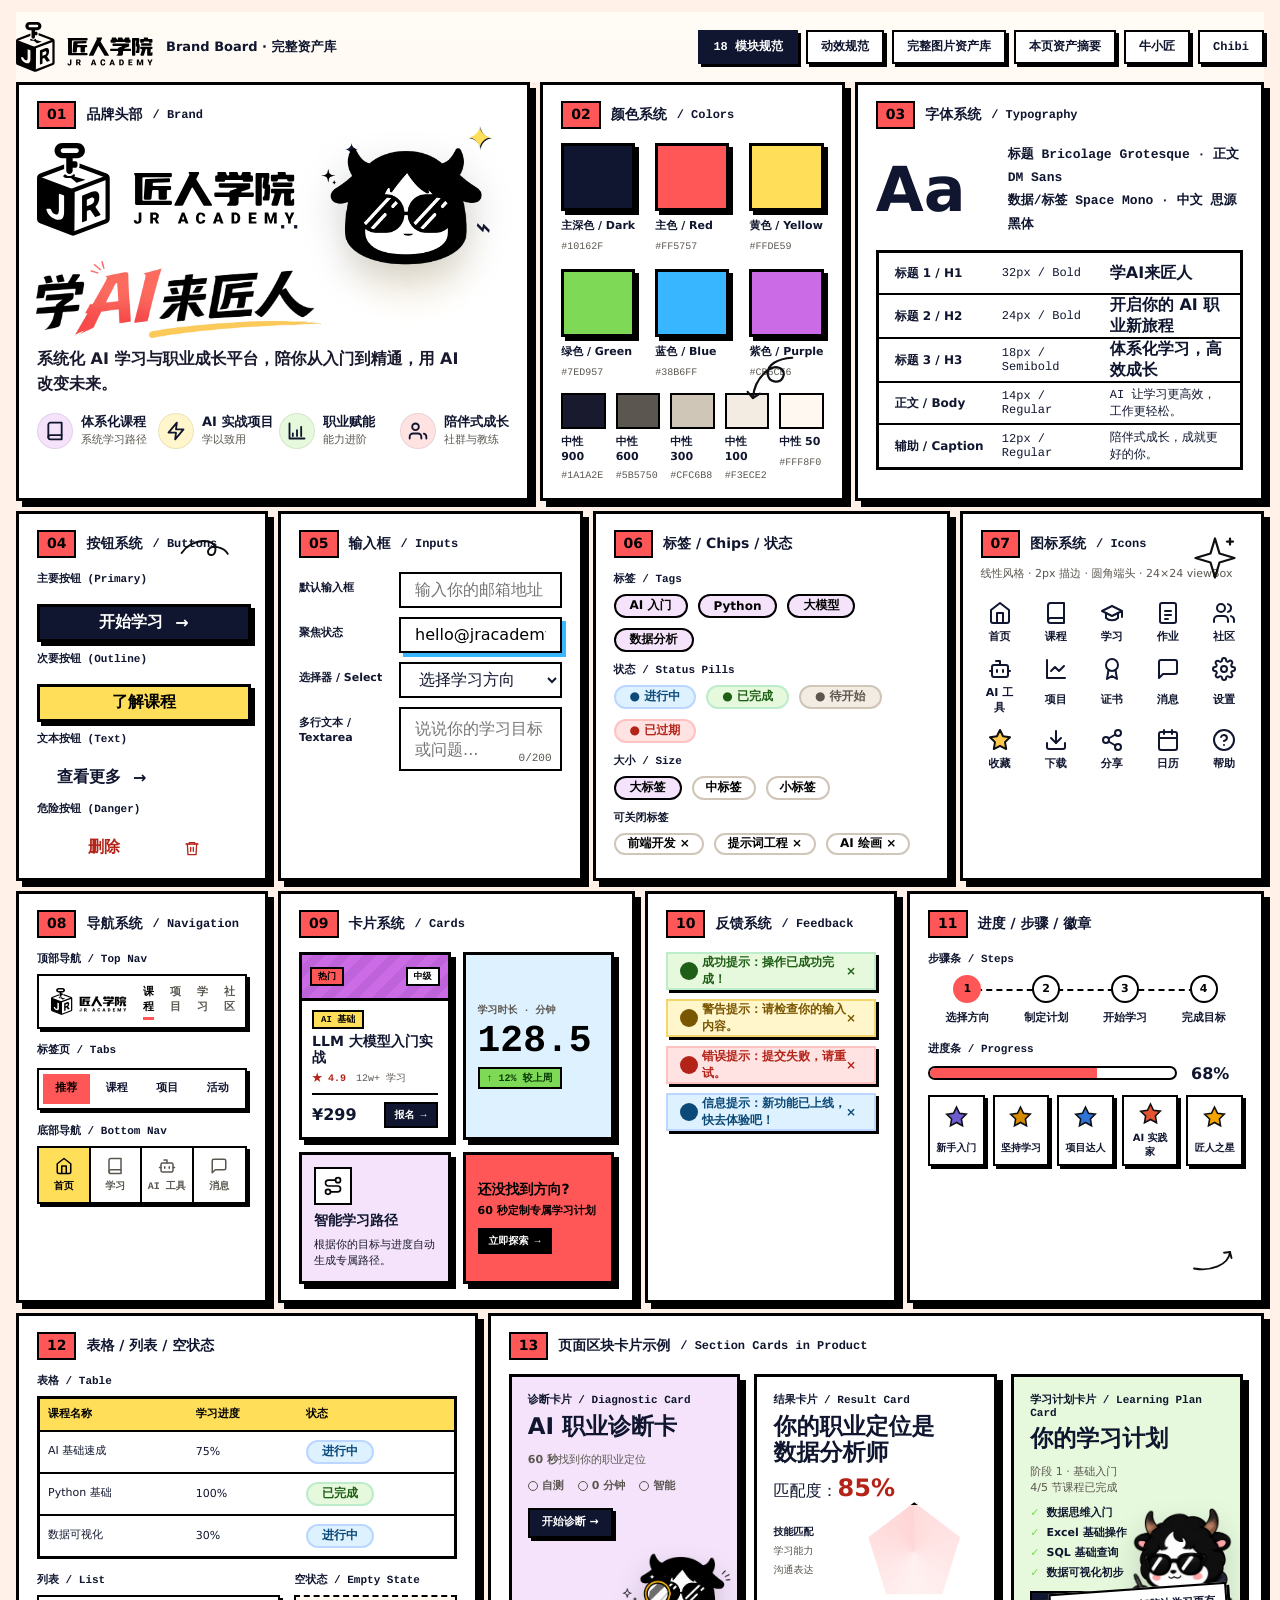
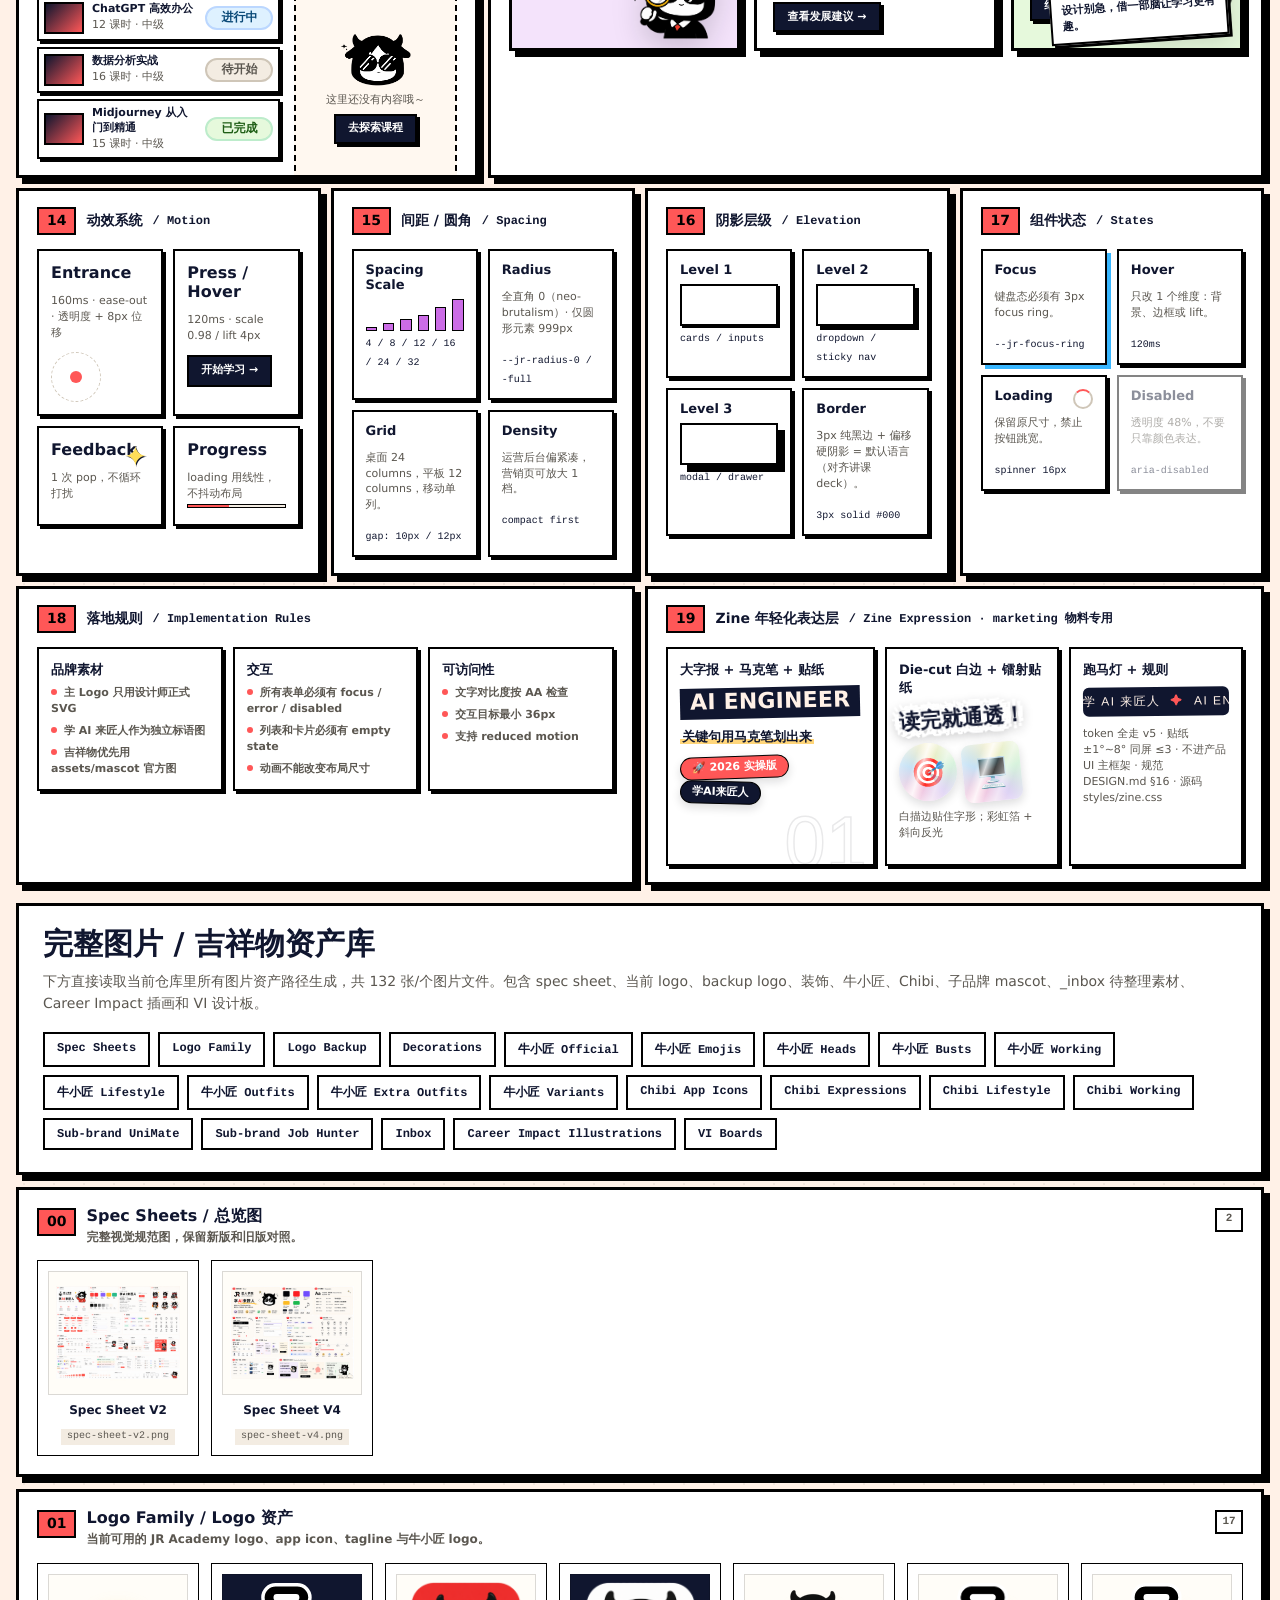
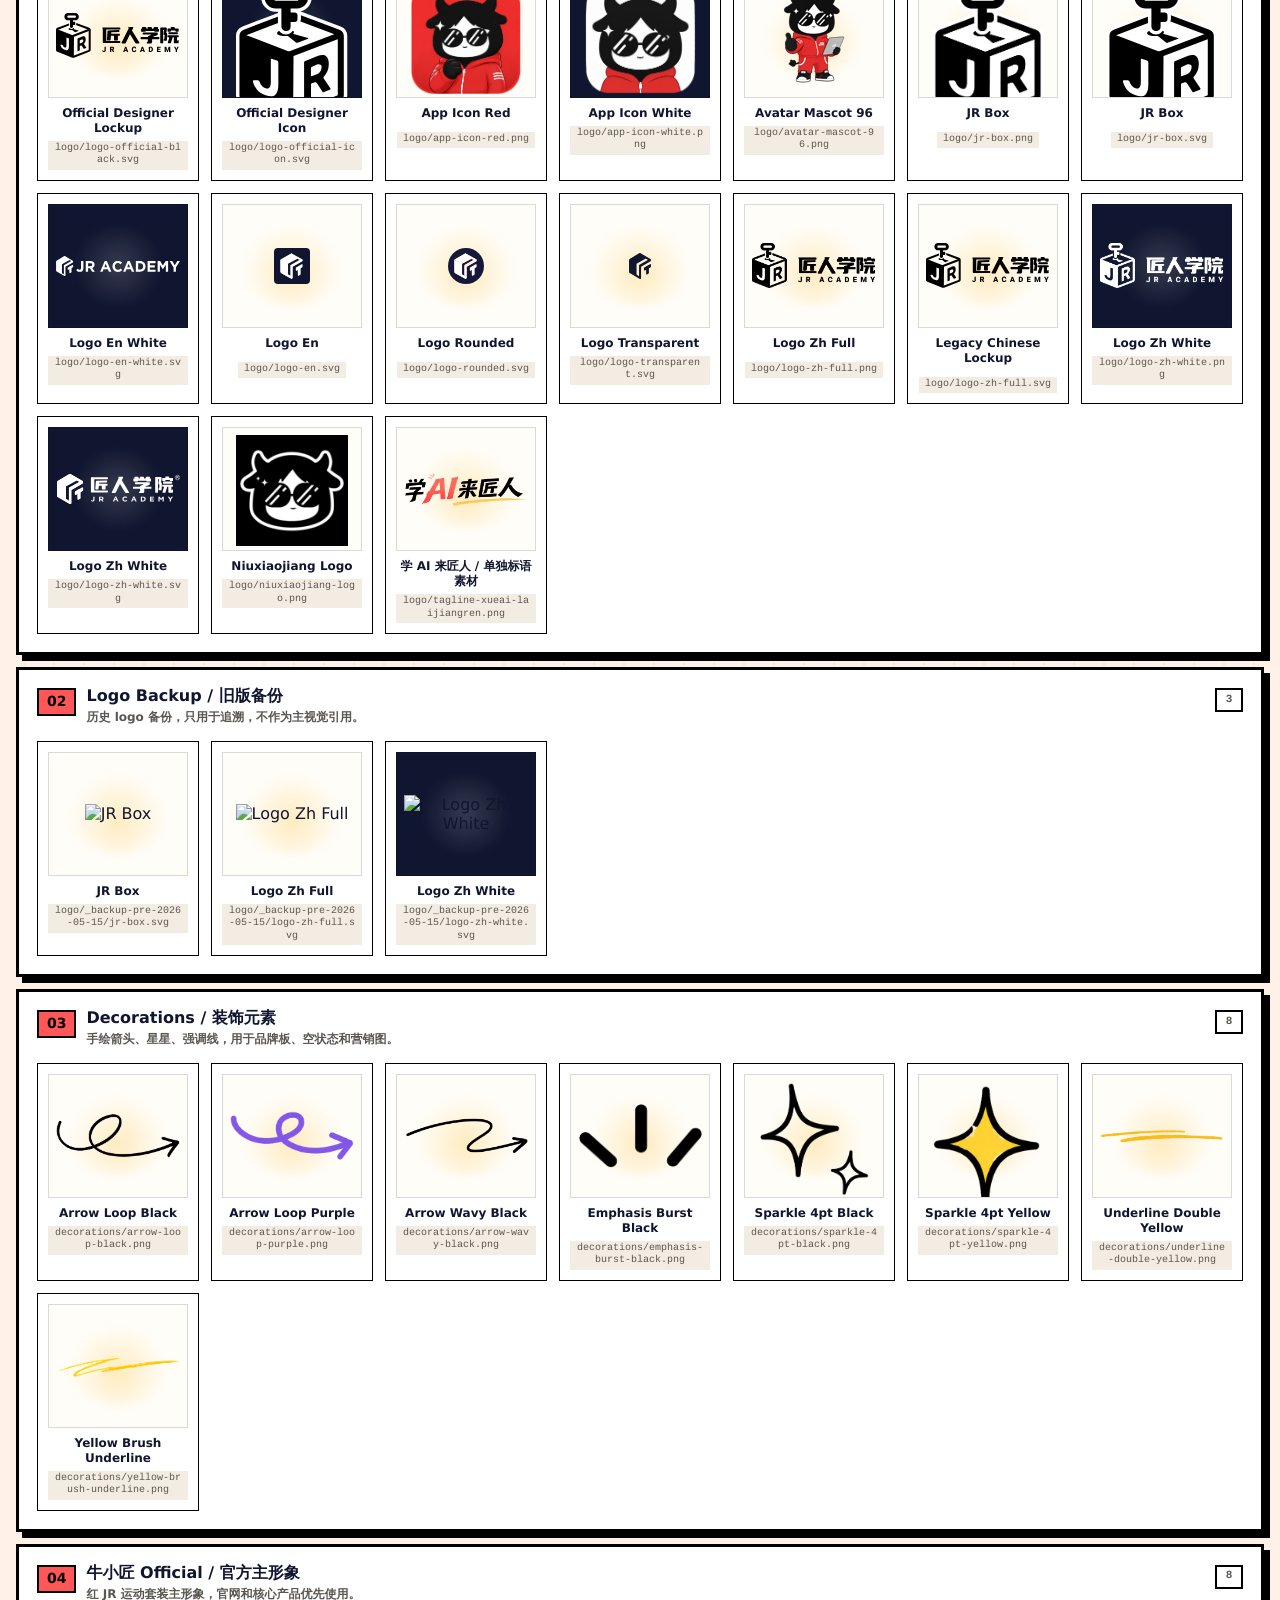
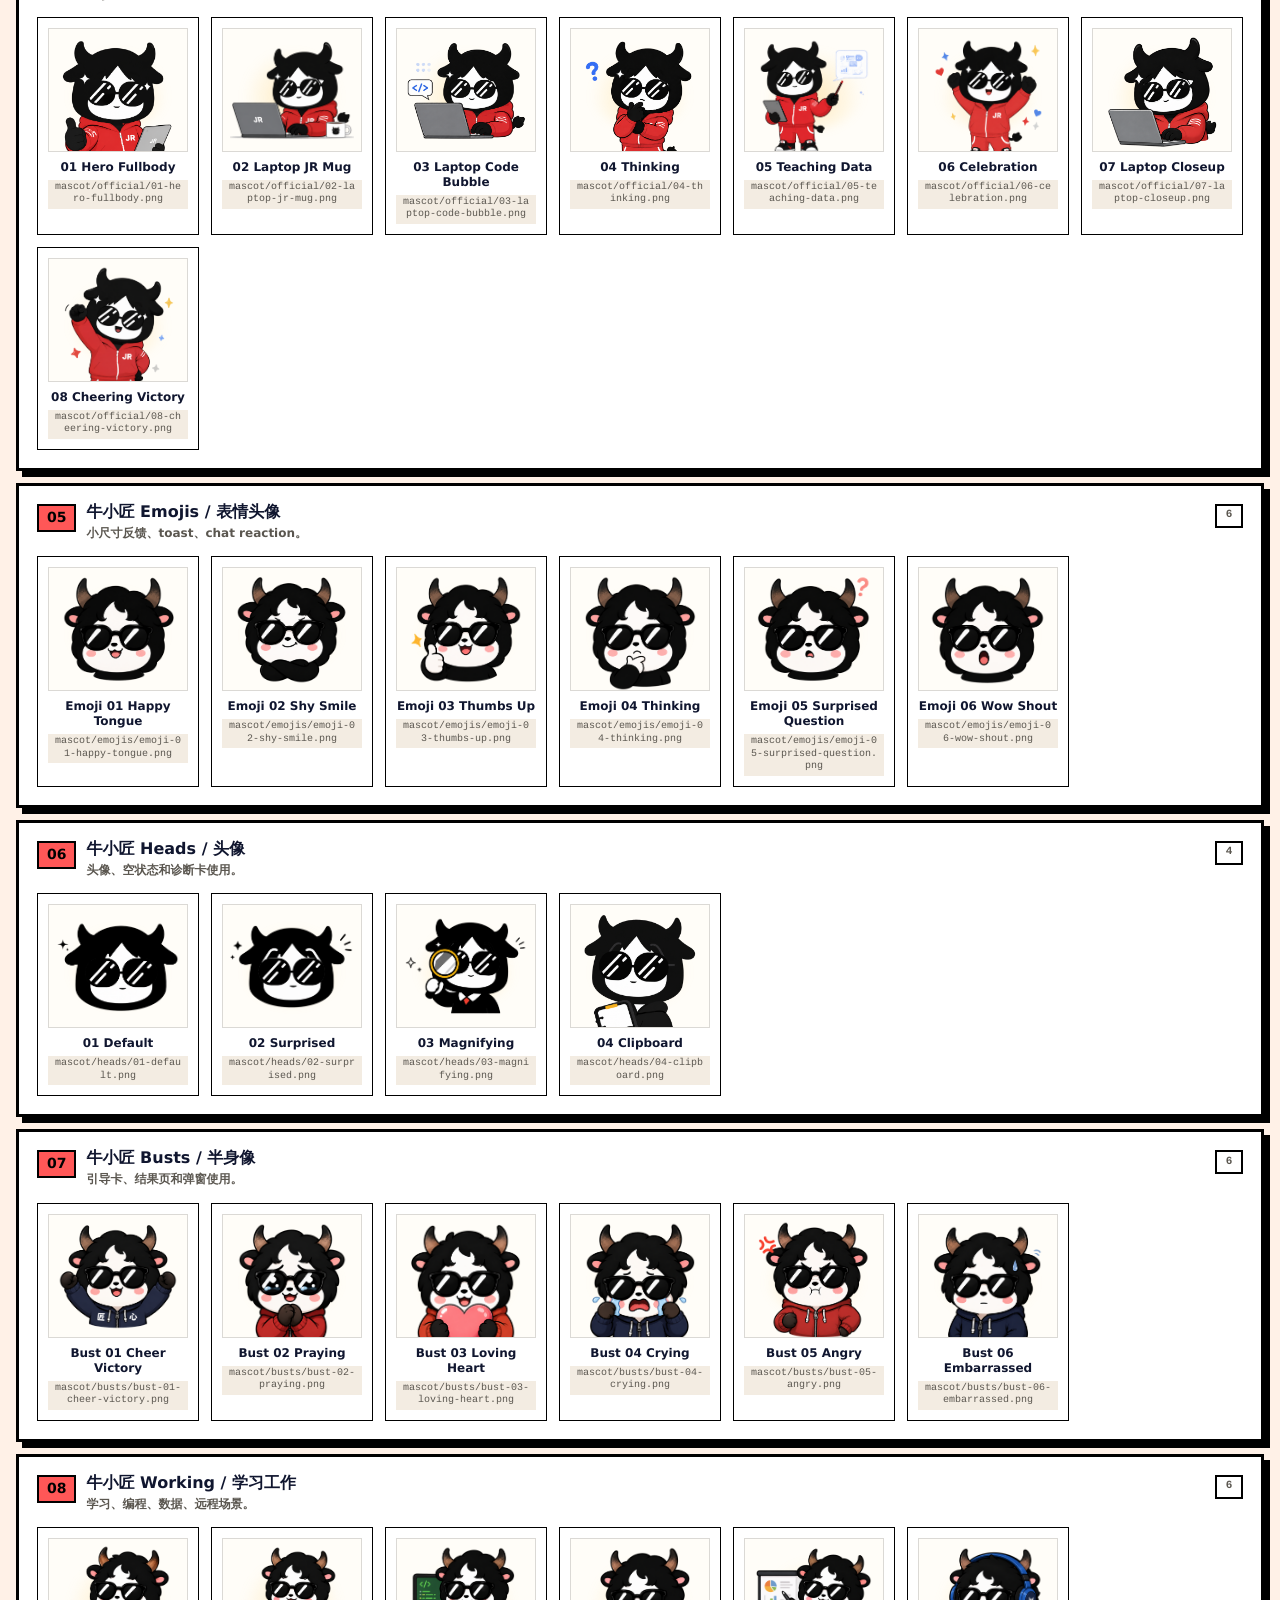
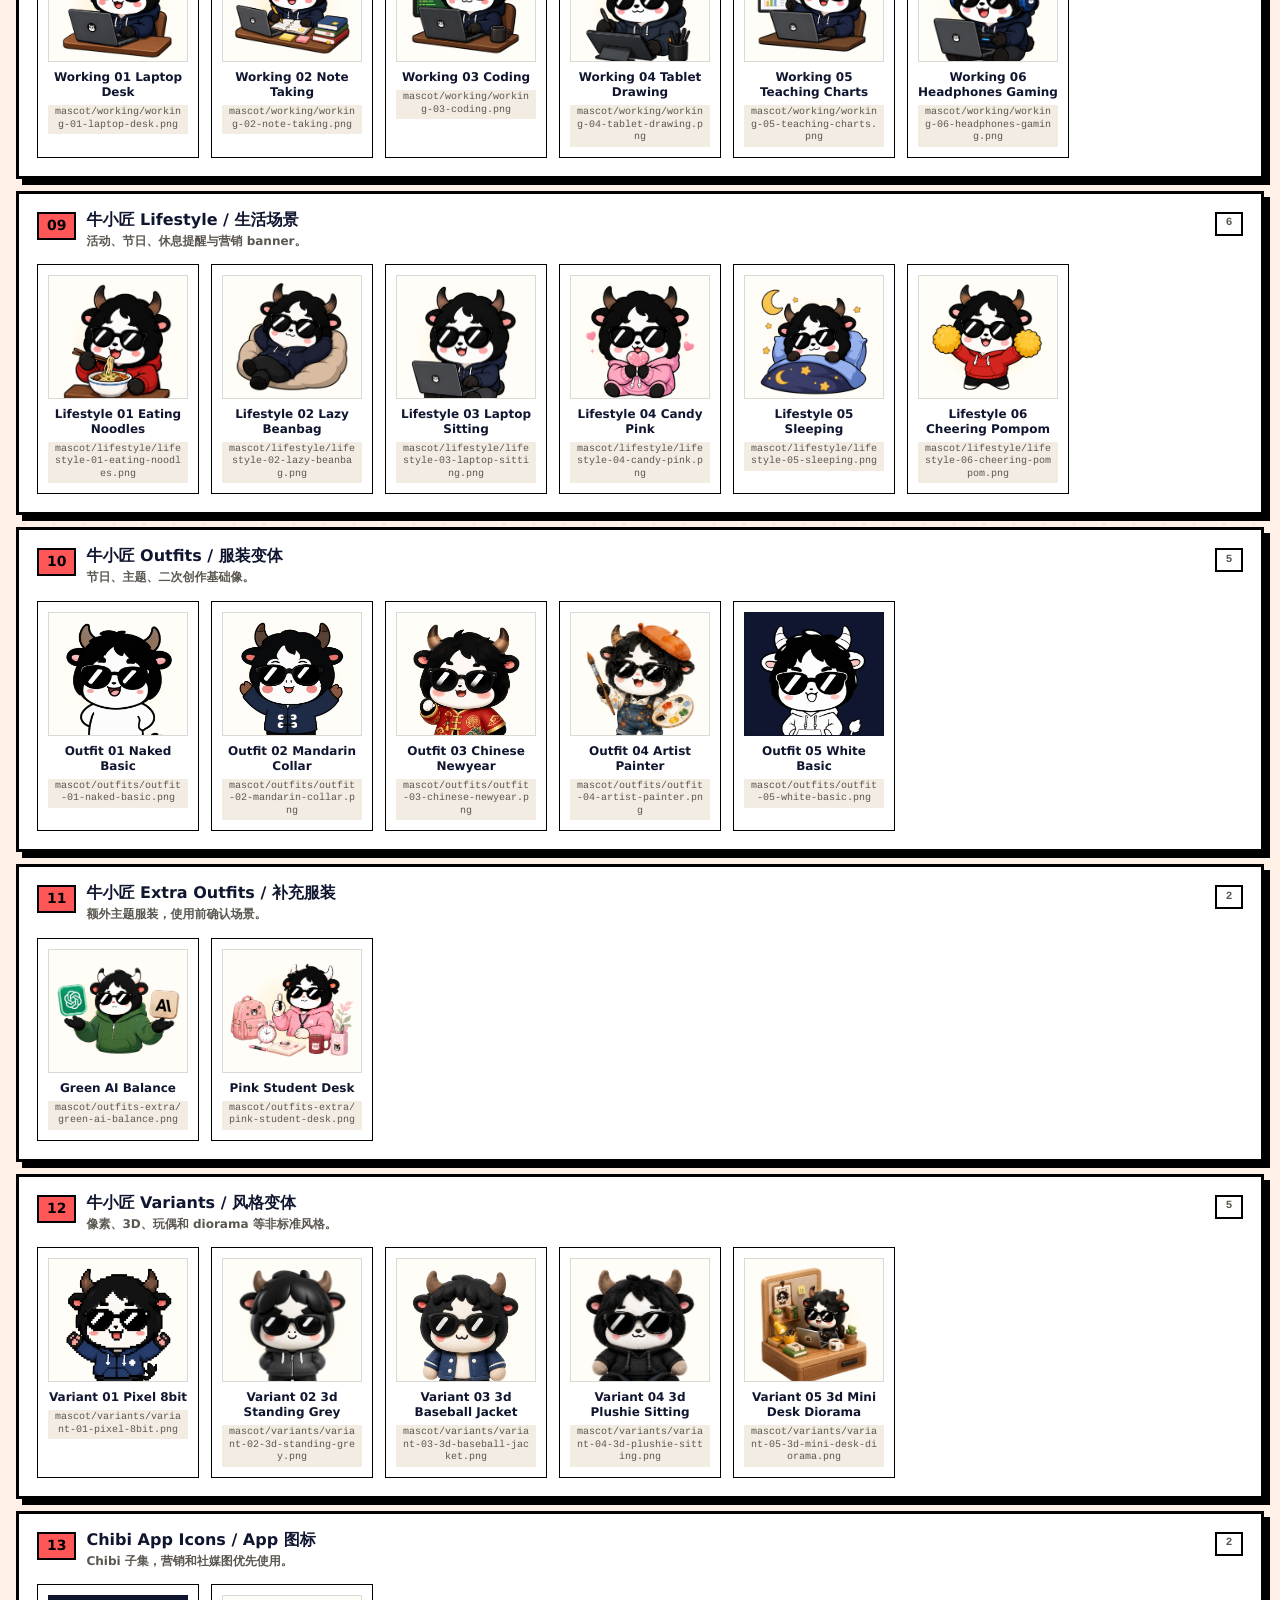
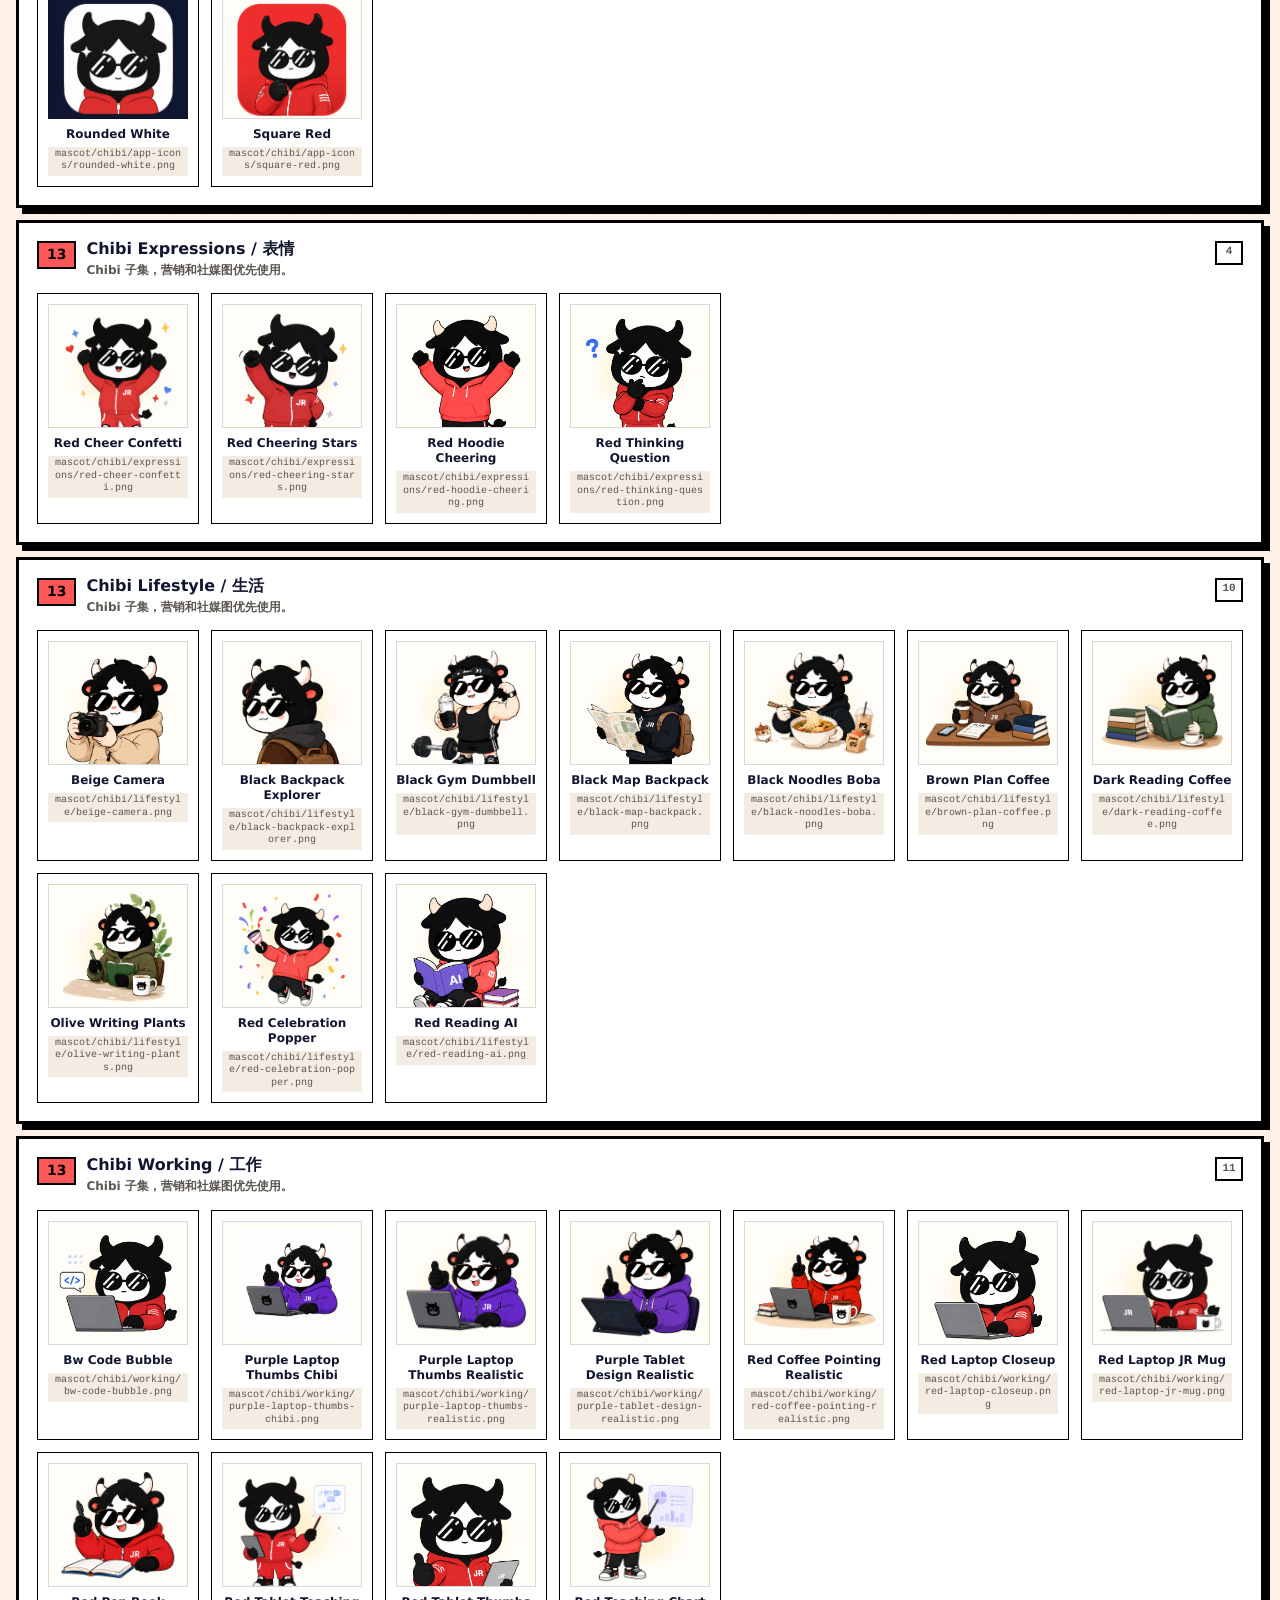
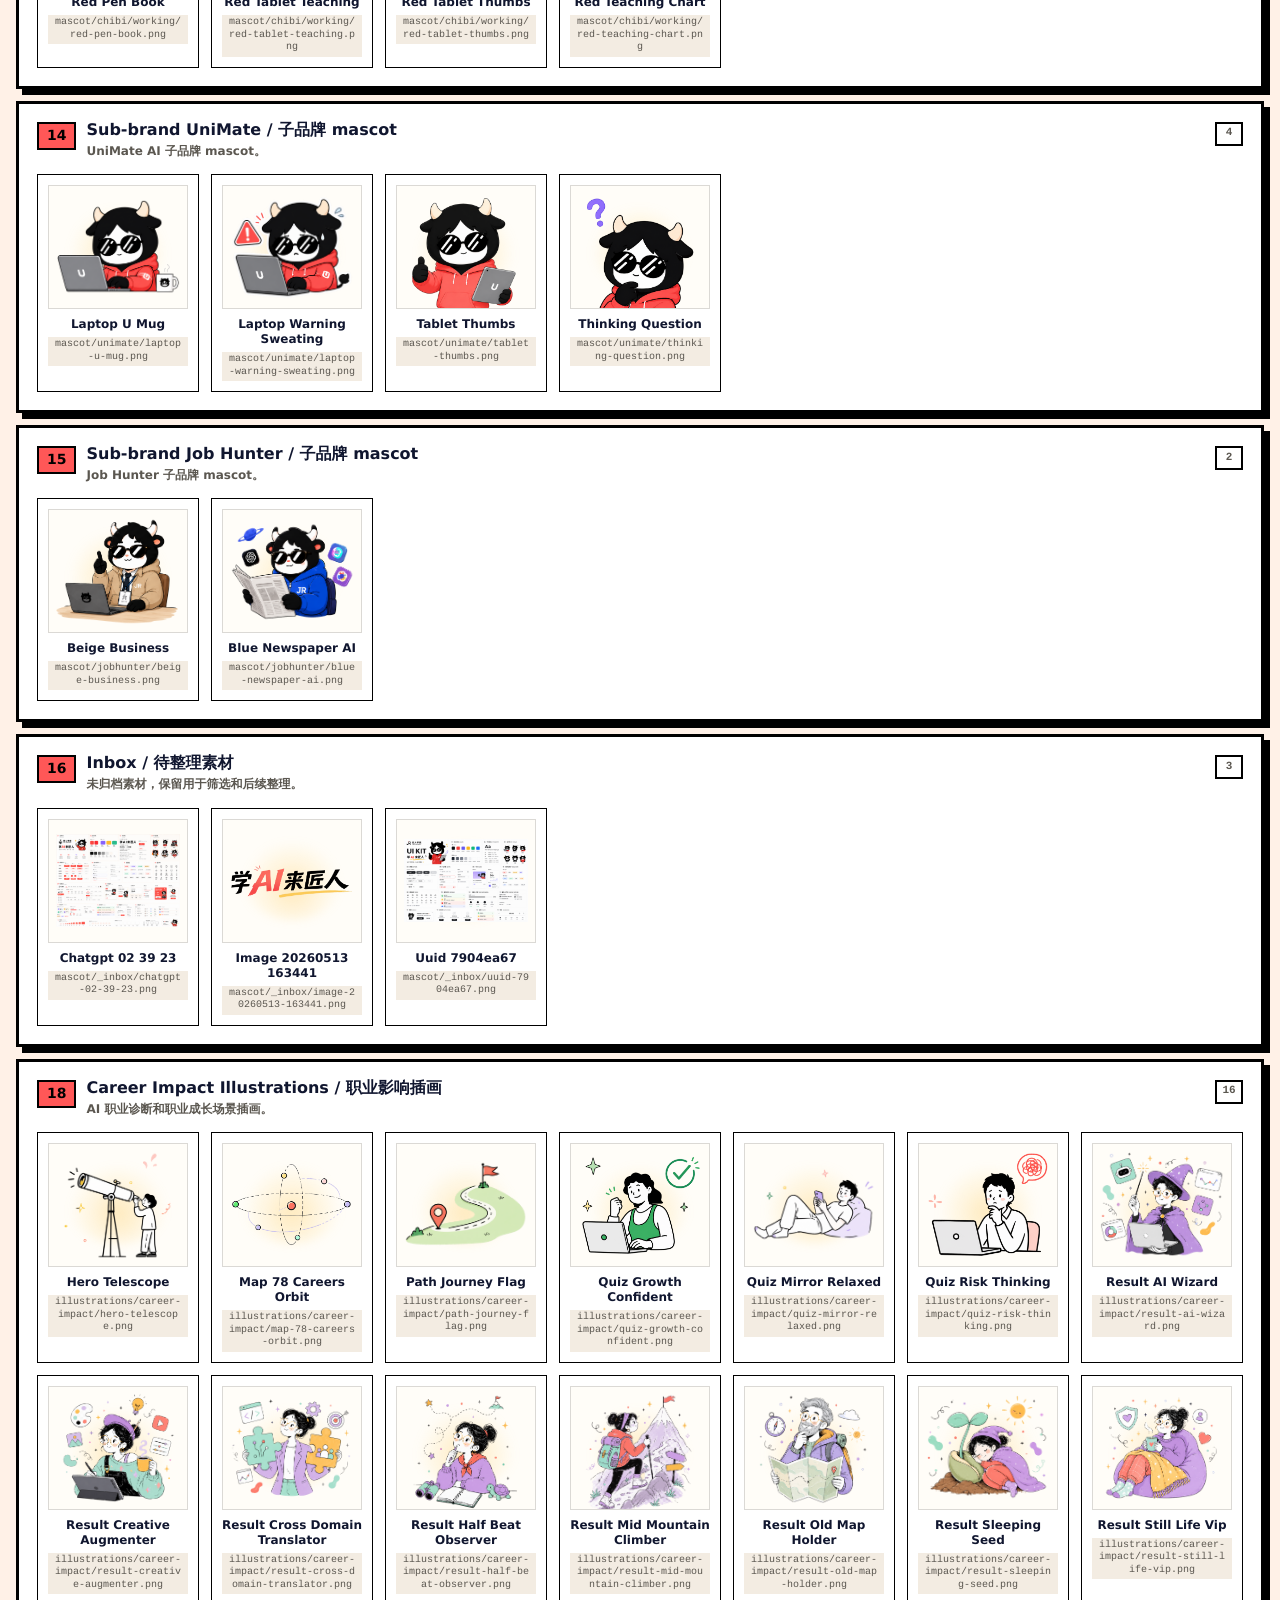
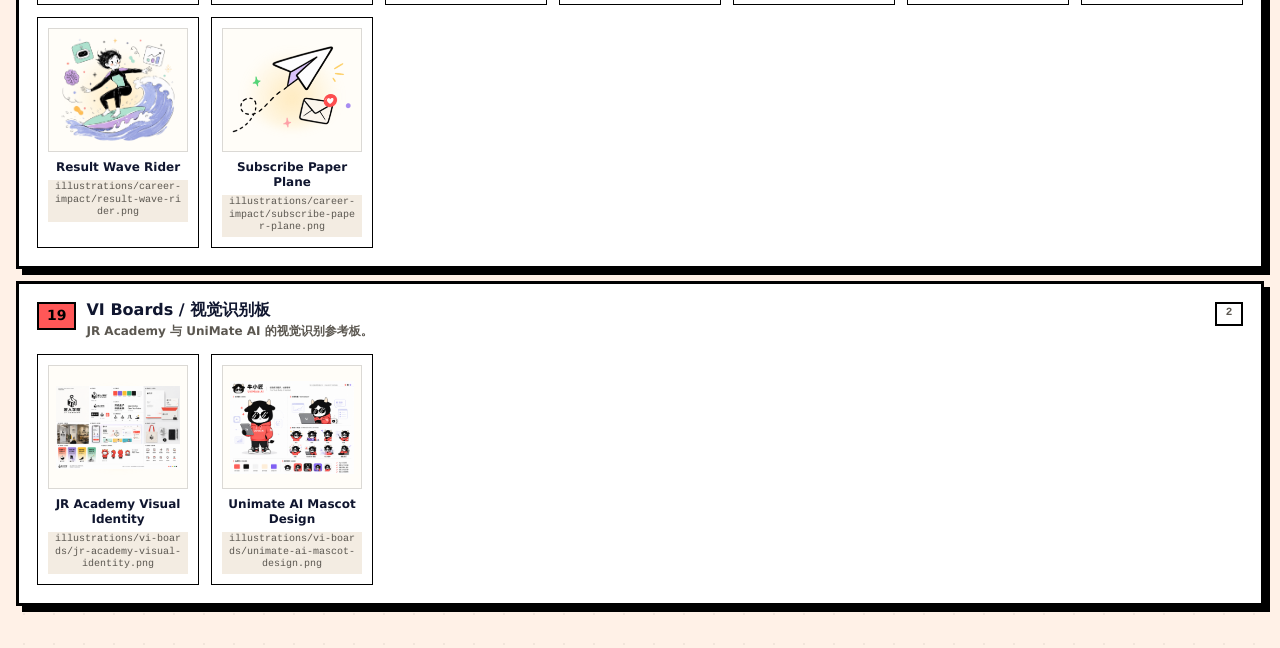
==== commit 7572a2b1: "feat(brand): 重设计卡片/导航/表格 panel + neo-brutalism 克制原则 用户反馈:粗黑边+硬阴影套到每个卡(尤其 132 张资产画廊)会把注意力全吸到框上、 内容看不见" ====
--- a/index.html
+++ b/index.html
@@ -1,6 +1,6 @@
 <!doctype html>
-<html lang="zh-CN"><head><meta charset="utf-8" /><meta name="viewport" content="width=device-width, initial-scale=1" /><title>JR Academy / 匠人学院 Brand Board</title><meta name="description" content="匠人学院品牌设计系统：18 模块 UI / Motion / 落地规则规范、Logo、装饰元素、牛小匠吉祥物、Chibi、子品牌 mascot 与插画资产库。" /><link rel="stylesheet" href="tokens/tokens.css" /><style>
-    :root{--dark:#0D0F12;--red:#FF4D4F;--red-aa:#D92D20;--red-text:#B42318;--purple:#7B61FF;--yellow:#FFC84D;--green:#22C55E;--n900:#1F2937;--n600:#6B7280;--n300:#D1D5DB;--n100:#F3F4F6;--n50:#FAFAFA;--paper:#FFFCF6;--panel:#FFFDF8;--line:#F3D8B5;--purple-soft:#F1EEFF;--yellow-soft:#FFF4CF;--green-soft:#E9FBEF;--red-soft:#FFF0F0;--blue-soft:#EEF5FF;--shadow:0 10px 28px rgba(13,15,18,.06);--radius:16px;--r8:8px}*{box-sizing:border-box}html,body{margin:0;min-height:100%}body{background:radial-gradient(circle at 28px 28px,rgba(255,200,77,.12) 0 1px,transparent 1px),linear-gradient(180deg,var(--paper),#FFF8EA);background-size:42px 42px,auto;color:var(--dark);font-family:var(--jr-font-sans);-webkit-font-smoothing:antialiased;text-rendering:geometricPrecision}a{color:inherit;text-decoration:none}button,input,textarea,select{font:inherit}.page{width:min(1512px,calc(100vw - 32px));margin:0 auto;padding:12px 0 44px}.topbar{position:sticky;top:0;z-index:20;display:flex;align-items:center;gap:12px;padding:10px 0;background:linear-gradient(180deg,rgba(255,252,246,.96),rgba(255,252,246,.76));backdrop-filter:blur(10px)}.topbar img{width:138px;height:auto}.topbar strong{font-size:13px}.toplinks{display:flex;gap:8px;margin-left:auto;flex-wrap:wrap}.toplinks a{min-height:34px;display:inline-flex;align-items:center;padding:0 13px;border:1px solid var(--line);border-radius:var(--r8);background:#fff;font-size:12px;font-weight:900}.toplinks a.primary{background:var(--dark);color:#fff;border-color:var(--dark)}.board-grid{display:grid;grid-template-columns:repeat(24,minmax(0,1fr));gap:10px}.panel{position:relative;overflow:hidden;padding:16px 18px;background:rgba(255,253,248,.94);border:1px solid var(--line);border-radius:var(--radius);box-shadow:var(--shadow)}.brand{grid-column:span 10;min-height:330px}.colors{grid-column:span 6;min-height:330px}.type{grid-column:span 8;min-height:330px}.buttons{grid-column:span 5;min-height:252px}.inputs{grid-column:span 6;min-height:252px}.chips{grid-column:span 7;min-height:252px}.icons{grid-column:span 6;min-height:252px}.nav{grid-column:span 5;min-height:220px}.cards{grid-column:span 7;min-height:220px}.feedback{grid-column:span 5;min-height:220px}.progress{grid-column:span 7;min-height:220px}.table{grid-column:span 9;min-height:250px}.product{grid-column:span 15;min-height:250px}.title,.section-head{display:flex;align-items:center;gap:10px;margin:0 0 14px;font-size:14px;font-weight:900;line-height:1}.num{display:inline-flex;align-items:center;justify-content:center;min-width:34px;height:28px;padding:0 8px;border-radius:9px;background:var(--red-aa);color:#fff;font-weight:900;box-shadow:inset 0 -2px 0 rgba(13,15,18,.12)}.en{font-size:12px;font-weight:800}.label{margin:0 0 7px;font-size:11px;font-weight:900}.small{color:var(--n600);font-size:11px;line-height:1.45}.brand-logo{width:270px;max-width:55%;height:auto}.brand-word{margin:22px 0 0;font-size:42px;font-weight:900;line-height:1.05}.brand-word b{color:var(--red)}.underline{width:250px;height:12px;margin:-2px 0 12px 92px;background:var(--yellow);border-radius:50%;transform:rotate(-4deg)}.brand-copy{max-width:430px;margin:0 0 16px;color:var(--n900);font-size:16px;line-height:1.55;font-weight:700}.brand-pills{display:grid;grid-template-columns:repeat(4,minmax(0,1fr));gap:12px;max-width:560px}.brand-pill{display:grid;grid-template-columns:36px 1fr;gap:8px;align-items:center}.pill-ico{width:36px;height:36px;display:grid;place-items:center;border-radius:50%;border:1px solid rgba(13,15,18,.08);color:var(--dark)}.pill-ico.y{background:var(--yellow-soft)}.pill-ico.p{background:var(--purple-soft)}.pill-ico.g{background:var(--green-soft)}.pill-ico.r{background:var(--red-soft)}.brand-pill strong{display:block;white-space:nowrap;font-size:13px}.brand-pill span span{display:block;margin-top:2px;color:var(--n600);white-space:nowrap;font-size:11px}.brand-mascot{position:absolute;right:28px;top:58px;width:190px;max-height:240px;object-fit:contain;filter:contrast(1.12) drop-shadow(0 18px 20px rgba(13,15,18,.18))}.doodle{position:absolute;pointer-events:none;color:var(--dark);font-weight:900}.color-grid{display:grid;grid-template-columns:repeat(3,1fr);gap:16px 20px}.box{height:68px;border-radius:10px;margin-bottom:8px;box-shadow:inset 0 0 0 1px rgba(13,15,18,.08),0 9px 20px rgba(13,15,18,.08)}.box.dark{background:var(--dark)}.box.red{background:var(--red)}.box.purple{background:var(--purple)}.box.yellow{background:var(--yellow)}.box.green{background:var(--green)}.swatch strong,.neutral strong{display:block;font-size:11px}.swatch code,.neutral code{color:var(--n600);font-family:var(--jr-font-mono);font-size:10px}.neutral-row{display:grid;grid-template-columns:repeat(5,1fr);gap:10px;margin-top:14px}.nbox{height:36px;border-radius:8px;margin-bottom:6px;border:1px solid rgba(13,15,18,.08)}.type-head{display:grid;grid-template-columns:112px 1fr;gap:20px;align-items:center;margin-bottom:14px}.aa{font-size:62px;line-height:.9;font-weight:900}.font-line{font-size:13px;font-weight:800;line-height:1.8}.type-table{border:1px solid var(--line);border-radius:12px;overflow:hidden}.type-row{display:grid;grid-template-columns:1fr 96px 1.2fr;gap:12px;align-items:center;min-height:42px;padding:0 16px;border-bottom:1px solid #F0E2CF}.type-row:last-child{border-bottom:0}.type-row strong,.type-row span{font-size:12px}.btn-stack{display:grid;gap:10px;max-width:210px}.ui-btn{height:38px;padding:0 20px;border:1px solid var(--dark);border-radius:var(--r8);background:var(--dark);color:#fff;font-weight:900}.ui-btn.outline{background:transparent;color:var(--dark)}.ui-btn.text{height:28px;border-color:transparent;background:transparent;color:var(--dark)}.ui-btn.danger{height:28px;width:fit-content;border-color:transparent;background:transparent;color:var(--red);padding:0}.form{display:grid;grid-template-columns:86px 1fr;gap:9px 14px;align-items:start}.form label{padding-top:9px;font-size:11px;font-weight:900}.field,textarea,select{width:100%;height:36px;padding:0 14px;border:1px solid var(--n300);border-radius:var(--r8);background:#fff;color:var(--dark);outline:0;box-shadow:inset 0 1px 2px rgba(13,15,18,.04)}.field.focus{border-color:var(--purple);box-shadow:0 0 0 3px var(--jr-focus-ring);color:#3F2BA8}textarea{height:64px;padding-top:10px;resize:none}.count{margin-top:-22px;padding-right:10px;text-align:right;color:var(--n600);font-size:11px}.chip-section{margin-bottom:11px}.chips-row{display:flex;flex-wrap:wrap;gap:10px}.tag{display:inline-flex;align-items:center;gap:6px;min-height:24px;padding:0 14px;border:1px solid #D6CEFF;border-radius:999px;background:var(--purple-soft);color:#3F2BA8;font-size:12px;font-weight:900;white-space:nowrap}.status.blue{background:#EAF3FF;border-color:#BBD7FF;color:#0969DA}.status.green{background:var(--green-soft);border-color:#BDECCB;color:#15803D}.status.gray{background:var(--n100);border-color:var(--n300);color:var(--n600)}.status.red{background:var(--red-soft);border-color:#FFC2C2;color:var(--red-text)}.tag.sm{min-height:22px;padding:0 12px;background:#fff;border-color:var(--n300);color:var(--n900)}.icon-grid{display:grid;grid-template-columns:repeat(5,1fr);gap:12px 18px;padding-top:8px}.icon-grid--lucide .icon-item,.icon-item{display:grid;justify-items:center;gap:5px;color:var(--dark);font-size:11px;font-weight:900;text-align:center}.icon-grid--lucide .icon-item svg,.icon-item svg{width:24px;height:24px}.topnav{display:flex;align-items:center;gap:14px;height:34px;padding:0 12px;border:1px solid var(--line);border-radius:8px;background:#fff}.topnav img{width:76px;height:auto}.nav-item{font-size:10px;font-weight:900}.nav-item.active{color:var(--red-text)}.tabs,.bottom-nav{display:grid;grid-template-columns:repeat(4,1fr);gap:4px;margin-top:10px;padding:4px;border:1px solid var(--line);border-radius:8px;background:#fff}.tabs span,.bottom-nav span{display:grid;place-items:center;min-height:30px;font-size:11px;font-weight:900;border-radius:6px}.tabs .active{background:var(--red-soft);color:var(--red-text)}.mini-cards{display:grid;grid-template-columns:repeat(4,1fr);gap:10px}.mini-card{min-height:150px;padding:12px;border:1px solid var(--line);border-radius:var(--r8);background:#fff;overflow:hidden}.mini-card:nth-child(2){background:#FFF7FB}.mini-card:nth-child(3){background:#F8F4FF}.mini-card:nth-child(4){background:#FFF8E8}.mini-title{margin-bottom:10px;font-size:11px;font-weight:900}.mini-card b{font-size:13px;line-height:1.25}.metric{margin:8px 0;font-size:28px;font-weight:900}.avatars{display:flex;margin-top:24px}.avatars span{width:20px;height:20px;margin-right:-5px;border:2px solid #fff;border-radius:50%;background:var(--dark)}.cta{display:inline-flex;align-items:center;justify-content:center;min-height:30px;padding:0 12px;border-radius:var(--r8);background:var(--dark);color:#fff;font-size:11px;font-weight:900;white-space:nowrap}.alerts{display:grid;gap:9px}.alert{display:grid;grid-template-columns:22px 1fr 16px;align-items:center;min-height:34px;padding:0 12px;border:1px solid;border-radius:8px;font-size:12px;font-weight:900}.alert.success{background:var(--green-soft);border-color:#BDECCB;color:#166534}.alert.warn{background:#FFF7D7;border-color:#F5D66A;color:#854D0E}.alert.error{background:var(--red-soft);border-color:#FFC2C2;color:var(--red-text)}.alert.info{background:#EEF5FF;border-color:#BBD7FF;color:#1D4ED8}.mark{width:18px;height:18px;border-radius:50%;background:currentColor}.steps{position:relative;display:grid;grid-template-columns:repeat(4,1fr);margin:8px 0 16px}.steps::before{content:"";position:absolute;left:12%;right:12%;top:14px;border-top:1px dashed var(--n300)}.step{position:relative;z-index:1;display:grid;justify-items:center;gap:8px;font-size:11px;font-weight:900}.bubble{width:28px;height:28px;display:grid;place-items:center;border-radius:50%;background:#fff;border:1px solid var(--n300)}.step.active .bubble{background:var(--red);border-color:var(--red);color:#fff}.progress-line{display:grid;grid-template-columns:1fr 52px;align-items:center;gap:14px}.track{height:8px;border-radius:999px;background:var(--n300);overflow:hidden}.track span{display:block;width:68%;height:100%;border-radius:inherit;background:var(--red)}.badges{display:grid;grid-template-columns:repeat(5,1fr);gap:8px;margin-top:12px}.badge{min-height:42px;display:grid;place-items:center;padding:5px;border:1px solid var(--line);border-radius:8px;background:#fff;font-size:10px;font-weight:900;text-align:center}.data-layout{display:grid;grid-template-columns:1.1fr 1.15fr 1fr;gap:16px}table{width:100%;border-collapse:collapse;overflow:hidden;border:1px solid #E5E7EB;border-radius:8px;background:#fff;font-size:11px}th,td{padding:8px;border-bottom:1px solid #E5E7EB;text-align:left}th{background:#F9FAFB;font-weight:900}tr:last-child td{border-bottom:0}.list{display:grid;gap:6px}.list-item{display:grid;grid-template-columns:40px 1fr auto;gap:8px;align-items:center;min-height:42px;padding:5px;border:1px solid #E5E7EB;border-radius:8px;background:#fff;font-size:11px}.thumb{width:40px;height:32px;border-radius:6px;background:linear-gradient(135deg,#0F172A,#FF4D4F)}.empty-state{display:grid;justify-items:center;align-content:center;gap:6px;min-height:150px;text-align:center}.empty-state img{width:72px;height:54px;object-fit:contain;filter:grayscale(1) contrast(1.1)}.product-grid{display:grid;grid-template-columns:1.05fr 1.1fr 1.05fr;gap:14px}.product-card{position:relative;min-height:184px;padding:16px;overflow:hidden;border:1px solid var(--line);border-radius:var(--r8);background:#fff}.product-card.purple{background:linear-gradient(135deg,#F3EEFF,#FFFDF8)}.product-card.green{background:linear-gradient(135deg,#EFFBF4,#FFFDF8)}.product-card h3{margin:6px 0 8px;font-size:22px;line-height:1.12}.score{color:var(--red);font-size:24px;font-weight:900}.radar{width:100px;height:100px;margin:0 auto;background:conic-gradient(from 0deg,rgba(255,77,79,.2),rgba(255,77,79,.08),rgba(255,77,79,.24));clip-path:polygon(50% 0,96% 35%,78% 92%,22% 92%,4% 35%);border:2px solid var(--red)}.product-mascot{position:absolute;right:-6px;bottom:-14px;width:104px;max-height:132px;object-fit:contain;filter:drop-shadow(0 12px 14px rgba(13,15,18,.16))}.check-list{display:grid;gap:5px;margin:8px 0 10px;font-size:11px;font-weight:800}.check-list span::before{content:"✓";color:var(--green);margin-right:7px}.asset-library{margin-top:18px}.library-hero{padding:22px 24px;border:1px solid var(--line);border-radius:16px;background:rgba(255,253,248,.94);box-shadow:var(--shadow)}.library-hero h1{margin:0 0 8px;font-size:30px;line-height:1.15}.library-hero p{margin:0;color:var(--n600);font-size:14px;line-height:1.6}.toc{display:flex;flex-wrap:wrap;gap:8px;margin-top:16px}.toc a{padding:7px 12px;border:1px solid var(--line);border-radius:999px;background:#fff;font-size:12px;font-weight:900}.asset-section{margin-top:12px;padding:18px;border:1px solid var(--line);border-radius:16px;background:rgba(255,253,248,.94);box-shadow:var(--shadow)}.section-head{align-items:flex-start;margin-bottom:14px}.section-head h2{margin:0 0 5px;font-size:16px}.section-head p{margin:0;color:var(--n600);font-size:12px;line-height:1.45}.section-head b{margin-left:auto;display:inline-flex;align-items:center;justify-content:center;min-width:28px;height:24px;border-radius:999px;background:var(--n100);color:var(--n600);font-size:11px}.asset-grid{display:grid;grid-template-columns:repeat(auto-fill,minmax(150px,1fr));gap:12px}.asset-card{margin:0;min-height:184px;padding:10px;display:grid;grid-template-rows:124px auto;gap:8px;border:1px solid var(--line);border-radius:10px;background:#fff;text-align:center;overflow:hidden}.asset-stage{position:relative;display:grid;place-items:center;overflow:hidden;border-radius:8px;background:#FFFDF8}.asset-stage::before{content:"";position:absolute;inset:18% 14%;border-radius:50%;background:radial-gradient(circle at 50% 60%,rgba(255,200,77,.34),rgba(255,200,77,.1) 48%,transparent 72%);filter:blur(5px)}.dark-stage{background:var(--dark)}.dark-stage::before{background:radial-gradient(circle,rgba(255,255,255,.16),transparent 70%)}.asset-stage img{position:relative;z-index:1;max-width:90%;max-height:90%;object-fit:contain}.asset-card strong{display:block;margin-bottom:5px;font-size:12px;line-height:1.25}.asset-card code{display:inline-block;max-width:100%;padding:2px 6px;border-radius:4px;background:var(--n100);color:var(--n600);font-family:var(--jr-font-mono);font-size:10px;line-height:1.25;word-break:break-all}
+<html lang="zh-CN"><head><meta charset="utf-8" /><meta name="viewport" content="width=device-width, initial-scale=1" /><title>JR Academy / 匠人学院 Brand Board</title><meta name="description" content="匠人学院品牌设计系统：18 模块 UI / Motion / 落地规则规范、Logo、装饰元素、牛小匠吉祥物、Chibi、子品牌 mascot 与插画资产库。" /><link rel="stylesheet" href="tokens/tokens.css" /><link rel="preconnect" href="https://fonts.googleapis.com" /><link rel="preconnect" href="https://fonts.gstatic.com" crossorigin /><link href="https://fonts.googleapis.com/css2?family=Bricolage+Grotesque:wght@400;600;700;800&family=DM+Sans:wght@400;500;600;700&family=Space+Mono:wght@400;700&family=Noto+Sans+SC:wght@400;500;700;900&display=swap" rel="stylesheet" /><style>
+    :root{--dark:#10162f;--ink:#000;--red:#ff5757;--red-aa:#D92D20;--red-text:#B42318;--purple:#CB6CE6;--yellow:#FFDE59;--green:#7ED957;--blue:#38B6FF;--orange:#FF914D;--n900:#1a1a2e;--n600:#5b5750;--n300:#cfc6b8;--n100:#f3ece2;--n50:#fff8f0;--paper:#fff1e7;--panel:#ffffff;--line:#000;--purple-soft:#F4E3FB;--yellow-soft:#FFF6CC;--green-soft:#E6F9DC;--red-soft:#FFE3E3;--blue-soft:#DEF1FF;--shadow:6px 6px 0 #000;--shadow-sm:4px 4px 0 #000;--border:3px solid #000;--radius:0;--r8:0}*{box-sizing:border-box}html,body{margin:0;min-height:100%}body{background:radial-gradient(circle at 28px 28px,rgba(255,200,77,.12) 0 1px,transparent 1px),linear-gradient(180deg,var(--paper),#FFF8EA);background-size:42px 42px,auto;color:var(--dark);font-family:var(--jr-font-sans);-webkit-font-smoothing:antialiased;text-rendering:geometricPrecision}a{color:inherit;text-decoration:none}button,input,textarea,select{font:inherit}.page{width:min(1512px,calc(100vw - 32px));margin:0 auto;padding:12px 0 44px}.topbar{position:sticky;top:0;z-index:20;display:flex;align-items:center;gap:12px;padding:10px 0;background:linear-gradient(180deg,rgba(255,252,246,.96),rgba(255,252,246,.76));backdrop-filter:blur(10px)}.topbar img{width:138px;height:auto}.topbar strong{font-size:13px}.toplinks{display:flex;gap:8px;margin-left:auto;flex-wrap:wrap}.toplinks a{min-height:34px;display:inline-flex;align-items:center;padding:0 13px;border:1px solid var(--line);border-radius:var(--r8);background:#fff;font-size:12px;font-weight:900}.toplinks a.primary{background:var(--dark);color:#fff;border-color:var(--dark)}.board-grid{display:grid;grid-template-columns:repeat(24,minmax(0,1fr));gap:10px}.panel{position:relative;overflow:hidden;padding:16px 18px;background:rgba(255,253,248,.94);border:1px solid var(--line);border-radius:var(--radius);box-shadow:var(--shadow)}.brand{grid-column:span 10;min-height:330px}.colors{grid-column:span 6;min-height:330px}.type{grid-column:span 8;min-height:330px}.buttons{grid-column:span 5;min-height:252px}.inputs{grid-column:span 6;min-height:252px}.chips{grid-column:span 7;min-height:252px}.icons{grid-column:span 6;min-height:252px}.nav{grid-column:span 5;min-height:220px}.cards{grid-column:span 7;min-height:220px}.feedback{grid-column:span 5;min-height:220px}.progress{grid-column:span 7;min-height:220px}.table{grid-column:span 9;min-height:250px}.product{grid-column:span 15;min-height:250px}.title,.section-head{display:flex;align-items:center;gap:10px;margin:0 0 14px;font-size:14px;font-weight:900;line-height:1}.num{display:inline-flex;align-items:center;justify-content:center;min-width:34px;height:28px;padding:0 8px;border-radius:9px;background:var(--red-aa);color:#fff;font-weight:900;box-shadow:inset 0 -2px 0 rgba(13,15,18,.12)}.en{font-size:12px;font-weight:800}.label{margin:0 0 7px;font-size:11px;font-weight:900}.small{color:var(--n600);font-size:11px;line-height:1.45}.brand-logo{width:270px;max-width:55%;height:auto}.brand-word{margin:22px 0 0;font-size:42px;font-weight:900;line-height:1.05}.brand-word b{color:var(--red)}.underline{width:250px;height:12px;margin:-2px 0 12px 92px;background:var(--yellow);border-radius:50%;transform:rotate(-4deg)}.brand-copy{max-width:430px;margin:0 0 16px;color:var(--n900);font-size:16px;line-height:1.55;font-weight:700}.brand-pills{display:grid;grid-template-columns:repeat(4,minmax(0,1fr));gap:12px;max-width:560px}.brand-pill{display:grid;grid-template-columns:36px 1fr;gap:8px;align-items:center}.pill-ico{width:36px;height:36px;display:grid;place-items:center;border-radius:50%;border:1px solid rgba(13,15,18,.08);color:var(--dark)}.pill-ico.y{background:var(--yellow-soft)}.pill-ico.p{background:var(--purple-soft)}.pill-ico.g{background:var(--green-soft)}.pill-ico.r{background:var(--red-soft)}.brand-pill strong{display:block;white-space:nowrap;font-size:13px}.brand-pill span span{display:block;margin-top:2px;color:var(--n600);white-space:nowrap;font-size:11px}.brand-mascot{position:absolute;right:28px;top:58px;width:190px;max-height:240px;object-fit:contain;filter:contrast(1.12) drop-shadow(0 18px 20px rgba(13,15,18,.18))}.doodle{position:absolute;pointer-events:none;color:var(--dark);font-weight:900}.color-grid{display:grid;grid-template-columns:repeat(3,1fr);gap:16px 20px}.box{height:68px;border-radius:10px;margin-bottom:8px;box-shadow:inset 0 0 0 1px rgba(13,15,18,.08),0 9px 20px rgba(13,15,18,.08)}.box.dark{background:var(--dark)}.box.red{background:var(--red)}.box.purple{background:var(--purple)}.box.yellow{background:var(--yellow)}.box.green{background:var(--green)}.swatch strong,.neutral strong{display:block;font-size:11px}.swatch code,.neutral code{color:var(--n600);font-family:var(--jr-font-mono);font-size:10px}.neutral-row{display:grid;grid-template-columns:repeat(5,1fr);gap:10px;margin-top:14px}.nbox{height:36px;border-radius:8px;margin-bottom:6px;border:1px solid rgba(13,15,18,.08)}.type-head{display:grid;grid-template-columns:112px 1fr;gap:20px;align-items:center;margin-bottom:14px}.aa{font-size:62px;line-height:.9;font-weight:900}.font-line{font-size:13px;font-weight:800;line-height:1.8}.type-table{border:1px solid var(--line);border-radius:12px;overflow:hidden}.type-row{display:grid;grid-template-columns:1fr 96px 1.2fr;gap:12px;align-items:center;min-height:42px;padding:0 16px;border-bottom:1px solid #F0E2CF}.type-row:last-child{border-bottom:0}.type-row strong,.type-row span{font-size:12px}.btn-stack{display:grid;gap:10px;max-width:210px}.ui-btn{height:38px;padding:0 20px;border:1px solid var(--dark);border-radius:var(--r8);background:var(--dark);color:#fff;font-weight:900}.ui-btn.outline{background:transparent;color:var(--dark)}.ui-btn.text{height:28px;border-color:transparent;background:transparent;color:var(--dark)}.ui-btn.danger{height:28px;width:fit-content;border-color:transparent;background:transparent;color:var(--red);padding:0}.form{display:grid;grid-template-columns:86px 1fr;gap:9px 14px;align-items:start}.form label{padding-top:9px;font-size:11px;font-weight:900}.field,textarea,select{width:100%;height:36px;padding:0 14px;border:1px solid var(--n300);border-radius:var(--r8);background:#fff;color:var(--dark);outline:0;box-shadow:inset 0 1px 2px rgba(13,15,18,.04)}.field.focus{border-color:var(--purple);box-shadow:0 0 0 3px var(--jr-focus-ring);color:#3F2BA8}textarea{height:64px;padding-top:10px;resize:none}.count{margin-top:-22px;padding-right:10px;text-align:right;color:var(--n600);font-size:11px}.chip-section{margin-bottom:11px}.chips-row{display:flex;flex-wrap:wrap;gap:10px}.tag{display:inline-flex;align-items:center;gap:6px;min-height:24px;padding:0 14px;border:1px solid #D6CEFF;border-radius:999px;background:var(--purple-soft);color:#3F2BA8;font-size:12px;font-weight:900;white-space:nowrap}.status.blue{background:#EAF3FF;border-color:#BBD7FF;color:#0969DA}.status.green{background:var(--green-soft);border-color:#BDECCB;color:#15803D}.status.gray{background:var(--n100);border-color:var(--n300);color:var(--n600)}.status.red{background:var(--red-soft);border-color:#FFC2C2;color:var(--red-text)}.tag.sm{min-height:22px;padding:0 12px;background:#fff;border-color:var(--n300);color:var(--n900)}.icon-grid{display:grid;grid-template-columns:repeat(5,1fr);gap:12px 18px;padding-top:8px}.icon-grid--lucide .icon-item,.icon-item{display:grid;justify-items:center;gap:5px;color:var(--dark);font-size:11px;font-weight:900;text-align:center}.icon-grid--lucide .icon-item svg,.icon-item svg{width:24px;height:24px}.topnav{display:flex;align-items:center;gap:14px;height:34px;padding:0 12px;border:1px solid var(--line);border-radius:8px;background:#fff}.topnav img{width:76px;height:auto}.nav-item{font-size:10px;font-weight:900}.nav-item.active{color:var(--red-text)}.tabs,.bottom-nav{display:grid;grid-template-columns:repeat(4,1fr);gap:4px;margin-top:10px;padding:4px;border:1px solid var(--line);border-radius:8px;background:#fff}.tabs span,.bottom-nav span{display:grid;place-items:center;min-height:30px;font-size:11px;font-weight:900;border-radius:6px}.tabs .active{background:var(--red-soft);color:var(--red-text)}.mini-cards{display:grid;grid-template-columns:repeat(4,1fr);gap:10px}.mini-card{min-height:150px;padding:12px;border:1px solid var(--line);border-radius:var(--r8);background:#fff;overflow:hidden}.mini-card:nth-child(2){background:#FFF7FB}.mini-card:nth-child(3){background:#F8F4FF}.mini-card:nth-child(4){background:#FFF8E8}.mini-title{margin-bottom:10px;font-size:11px;font-weight:900}.mini-card b{font-size:13px;line-height:1.25}.metric{margin:8px 0;font-size:28px;font-weight:900}.avatars{display:flex;margin-top:24px}.avatars span{width:20px;height:20px;margin-right:-5px;border:2px solid #fff;border-radius:50%;background:var(--dark)}.cta{display:inline-flex;align-items:center;justify-content:center;min-height:30px;padding:0 12px;border-radius:var(--r8);background:var(--dark);color:#fff;font-size:11px;font-weight:900;white-space:nowrap}.alerts{display:grid;gap:9px}.alert{display:grid;grid-template-columns:22px 1fr 16px;align-items:center;min-height:34px;padding:0 12px;border:1px solid;border-radius:8px;font-size:12px;font-weight:900}.alert.success{background:var(--green-soft);border-color:#BDECCB;color:#166534}.alert.warn{background:#FFF7D7;border-color:#F5D66A;color:#854D0E}.alert.error{background:var(--red-soft);border-color:#FFC2C2;color:var(--red-text)}.alert.info{background:#EEF5FF;border-color:#BBD7FF;color:#1D4ED8}.mark{width:18px;height:18px;border-radius:50%;background:currentColor}.steps{position:relative;display:grid;grid-template-columns:repeat(4,1fr);margin:8px 0 16px}.steps::before{content:"";position:absolute;left:12%;right:12%;top:14px;border-top:1px dashed var(--n300)}.step{position:relative;z-index:1;display:grid;justify-items:center;gap:8px;font-size:11px;font-weight:900}.bubble{width:28px;height:28px;display:grid;place-items:center;border-radius:50%;background:#fff;border:1px solid var(--n300)}.step.active .bubble{background:var(--red);border-color:var(--red);color:#fff}.progress-line{display:grid;grid-template-columns:1fr 52px;align-items:center;gap:14px}.track{height:8px;border-radius:999px;background:var(--n300);overflow:hidden}.track span{display:block;width:68%;height:100%;border-radius:inherit;background:var(--red)}.badges{display:grid;grid-template-columns:repeat(5,1fr);gap:8px;margin-top:12px}.badge{min-height:42px;display:grid;place-items:center;padding:5px;border:1px solid var(--line);border-radius:8px;background:#fff;font-size:10px;font-weight:900;text-align:center}.data-layout{display:grid;grid-template-columns:1.1fr 1.15fr 1fr;gap:16px}table{width:100%;border-collapse:collapse;overflow:hidden;border:1px solid #E5E7EB;border-radius:8px;background:#fff;font-size:11px}th,td{padding:8px;border-bottom:1px solid #E5E7EB;text-align:left}th{background:#F9FAFB;font-weight:900}tr:last-child td{border-bottom:0}.list{display:grid;gap:6px}.list-item{display:grid;grid-template-columns:40px 1fr auto;gap:8px;align-items:center;min-height:42px;padding:5px;border:1px solid #E5E7EB;border-radius:8px;background:#fff;font-size:11px}.thumb{width:40px;height:32px;border-radius:6px;background:linear-gradient(135deg,#0F172A,#FF4D4F)}.empty-state{display:grid;justify-items:center;align-content:center;gap:6px;min-height:150px;text-align:center}.empty-state img{width:72px;height:54px;object-fit:contain;filter:grayscale(1) contrast(1.1)}.product-grid{display:grid;grid-template-columns:1.05fr 1.1fr 1.05fr;gap:14px}.product-card{position:relative;min-height:184px;padding:16px;overflow:hidden;border:1px solid var(--line);border-radius:var(--r8);background:#fff}.product-card.purple{background:linear-gradient(135deg,#F3EEFF,#FFFDF8)}.product-card.green{background:linear-gradient(135deg,#EFFBF4,#FFFDF8)}.product-card h3{margin:6px 0 8px;font-size:22px;line-height:1.12}.score{color:var(--red);font-size:24px;font-weight:900}.radar{width:100px;height:100px;margin:0 auto;background:conic-gradient(from 0deg,rgba(255,77,79,.2),rgba(255,77,79,.08),rgba(255,77,79,.24));clip-path:polygon(50% 0,96% 35%,78% 92%,22% 92%,4% 35%);border:2px solid var(--red)}.product-mascot{position:absolute;right:-6px;bottom:-14px;width:104px;max-height:132px;object-fit:contain;filter:drop-shadow(0 12px 14px rgba(13,15,18,.16))}.check-list{display:grid;gap:5px;margin:8px 0 10px;font-size:11px;font-weight:800}.check-list span::before{content:"✓";color:var(--green);margin-right:7px}.asset-library{margin-top:18px}.library-hero{padding:22px 24px;border:1px solid var(--line);border-radius:16px;background:rgba(255,253,248,.94);box-shadow:var(--shadow)}.library-hero h1{margin:0 0 8px;font-size:30px;line-height:1.15}.library-hero p{margin:0;color:var(--n600);font-size:14px;line-height:1.6}.toc{display:flex;flex-wrap:wrap;gap:8px;margin-top:16px}.toc a{padding:7px 12px;border:1px solid var(--line);border-radius:999px;background:#fff;font-size:12px;font-weight:900}.asset-section{margin-top:12px;padding:18px;border:1px solid var(--line);border-radius:16px;background:rgba(255,253,248,.94);box-shadow:var(--shadow)}.section-head{align-items:flex-start;margin-bottom:14px}.section-head h2{margin:0 0 5px;font-size:16px}.section-head p{margin:0;color:var(--n600);font-size:12px;line-height:1.45}.section-head b{margin-left:auto;display:inline-flex;align-items:center;justify-content:center;min-width:28px;height:24px;border-radius:999px;background:var(--n100);color:var(--n600);font-size:11px}.asset-grid{display:grid;grid-template-columns:repeat(auto-fill,minmax(150px,1fr));gap:12px}.asset-card{margin:0;min-height:184px;padding:10px;display:grid;grid-template-rows:124px auto;gap:8px;border:1px solid var(--line);border-radius:10px;background:#fff;text-align:center;overflow:hidden}.asset-stage{position:relative;display:grid;place-items:center;overflow:hidden;border-radius:8px;background:#FFFDF8}.asset-stage::before{content:"";position:absolute;inset:18% 14%;border-radius:50%;background:radial-gradient(circle at 50% 60%,rgba(255,200,77,.34),rgba(255,200,77,.1) 48%,transparent 72%);filter:blur(5px)}.dark-stage{background:var(--dark)}.dark-stage::before{background:radial-gradient(circle,rgba(255,255,255,.16),transparent 70%)}.asset-stage img{position:relative;z-index:1;max-width:90%;max-height:90%;object-fit:contain}.asset-card strong{display:block;margin-bottom:5px;font-size:12px;line-height:1.25}.asset-card code{display:inline-block;max-width:100%;padding:2px 6px;border-radius:4px;background:var(--n100);color:var(--n600);font-family:var(--jr-font-mono);font-size:10px;line-height:1.25;word-break:break-all}
 .brand::after{content:"";position:absolute;right:30px;top:74px;width:172px;height:172px;border-radius:50%;background:radial-gradient(circle,rgba(255,200,77,.15),transparent 66%);filter:blur(2px)}.brand-logo{width:272px}.tagline-art{display:block;width:376px;max-width:62%;height:auto;margin:18px 0 8px -4px}.brand-mascot{right:42px;top:58px;width:166px;max-height:176px;z-index:2;filter:contrast(1.12) drop-shadow(0 16px 18px rgba(13,15,18,.18))}.brand-pill .pill-ico svg{width:20px;height:20px;stroke-width:2.2}.brand-pill strong{font-size:13px}.doodle.spark2{right:168px;top:55px;font-size:18px}.doodle.spark3{right:228px;top:132px;font-size:18px}.doodle.lines{right:32px;top:126px;font-size:28px;letter-spacing:3px;transform:rotate(15deg)}.buttons .squiggle{position:absolute;right:34px;top:22px;width:52px;height:34px}.buttons .trash-icon{width:16px;height:16px;vertical-align:-3px;margin-left:52px}.ui-btn{display:inline-flex;align-items:center;justify-content:center;gap:12px;min-width:214px}.ui-btn.text{justify-content:flex-start;min-width:190px}.colors .curve-arrow,.icons .corner-star,.progress .curve-arrow{position:absolute;pointer-events:none}.colors .curve-arrow{right:34px;bottom:86px;width:70px;height:70px}.icons .corner-star{right:22px;top:20px;width:48px;height:48px}.progress .curve-arrow{right:16px;bottom:12px;width:60px;height:60px}.mini-card{position:relative}.mini-card .tiny-icon{width:30px;height:30px;display:grid;place-items:center;border:1px solid #D6CEFF;border-radius:8px;background:var(--purple-soft);color:var(--purple);margin:2px 0 10px}.mini-card .tiny-icon svg{width:18px;height:18px}.starscore{position:absolute;right:10px;bottom:10px;color:var(--red-text);font-size:11px;font-weight:900}.badge{min-height:56px;gap:4px}.badge svg{width:25px;height:25px}.badge.purple svg{color:#6D5BD0}.badge.gold svg{color:#D68A00}.badge.blue svg{color:#2F73D9}.badge.red svg{color:#E35231}.badge.yellow svg{color:#F5A400}.product-card h3{font-size:23px}.product-card.purple .product-mascot{width:112px;right:4px;bottom:8px}.product-card.green .product-mascot{width:130px;right:-2px;bottom:10px}.meta-dots{display:flex;gap:14px;margin:10px 0 14px;font-size:11px;font-weight:800;color:var(--n600)}.meta-dots span{display:inline-flex;align-items:center;gap:4px}.meta-dots i{width:10px;height:10px;border:1px solid currentColor;border-radius:50%}.speech{position:absolute;right:12px;bottom:8px;max-width:178px;padding:8px 10px;border:1px solid var(--dark);border-radius:18px;background:#fff;font-size:11px;line-height:1.45;font-weight:800;transform:rotate(-4deg)}.radar-wrap{display:grid;grid-template-columns:1fr 128px;gap:8px;align-items:center}.axis-note{font-size:10px;color:var(--n600);line-height:1.9}.axis-note b{color:var(--dark)}
 .motion,.spacing,.elevation,.states{grid-column:span 6;min-height:238px}.rules{grid-column:span 12;min-height:238px}.motion-grid,.token-grid,.state-grid{display:grid;grid-template-columns:repeat(2,1fr);gap:10px}.motion-demo,.token-card,.state-card,.rule-card{position:relative;min-height:74px;padding:12px;border:1px solid var(--line);border-radius:var(--r8);background:#fff;overflow:hidden}.motion-orbit{width:50px;height:50px;border:1px dashed var(--n300);border-radius:50%;display:grid;place-items:center}.motion-orbit::after{content:"";width:12px;height:12px;border-radius:50%;background:var(--red);animation:jr-orbit 1.8s ease-in-out infinite}.motion-lift{display:inline-flex;align-items:center;min-height:32px;padding:0 12px;border-radius:8px;background:var(--dark);color:#fff;font-size:11px;font-weight:900;animation:jr-lift 2.2s ease-in-out infinite}.motion-spark{position:absolute;right:14px;top:12px;color:var(--yellow);font-size:28px;text-shadow:1px 1px 0 var(--dark);animation:jr-pop 1.6s cubic-bezier(.2,.8,.2,1) infinite}.motion-line{position:absolute;left:12px;right:12px;bottom:16px;height:4px;border-radius:999px;background:var(--n100);overflow:hidden}.motion-line::after{content:"";display:block;width:42%;height:100%;border-radius:inherit;background:var(--red);animation:jr-progress 2.4s ease-in-out infinite}.token-card b,.state-card b,.rule-card b{display:block;margin-bottom:6px;font-size:13px}.token-card code,.state-card code,.rule-card code{font-size:10px}.scale-row{display:flex;align-items:end;gap:6px;height:32px}.scale-row span{display:block;width:18px;background:var(--purple);border-radius:4px}.shadow-sample{height:42px;border-radius:8px;background:#fff;border:1px solid var(--line)}.shadow-sample.s1{box-shadow:0 4px 10px rgba(13,15,18,.06)}.shadow-sample.s2{box-shadow:0 10px 24px rgba(13,15,18,.10)}.shadow-sample.s3{box-shadow:0 18px 40px rgba(13,15,18,.16)}.state-card.disabled{opacity:.48}.state-card.loading::after{content:"";position:absolute;right:12px;top:12px;width:16px;height:16px;border:2px solid var(--n300);border-top-color:var(--red);border-radius:50%;animation:jr-spin .9s linear infinite}.state-card.focused{box-shadow:0 0 0 3px var(--jr-focus-ring);border-color:var(--purple)}.rules-grid{display:grid;grid-template-columns:repeat(3,1fr);gap:10px}.rule-list{display:grid;gap:6px;margin:0;padding:0;list-style:none;font-size:11px;line-height:1.45;color:var(--n600);font-weight:800}.rule-list li::before{content:"";display:inline-block;width:6px;height:6px;margin-right:7px;border-radius:50%;background:var(--red);vertical-align:1px}@keyframes jr-orbit{0%,100%{transform:translateX(-12px) scale(.9)}50%{transform:translateX(12px) scale(1.08)}}@keyframes jr-lift{0%,100%{transform:translateY(0);box-shadow:0 6px 12px rgba(13,15,18,.12)}50%{transform:translateY(-4px);box-shadow:0 14px 22px rgba(13,15,18,.18)}}@keyframes jr-pop{0%,100%{transform:scale(.86) rotate(-8deg);opacity:.62}50%{transform:scale(1.08) rotate(8deg);opacity:1}}@keyframes jr-progress{0%,100%{transform:translateX(-10%);width:28%}50%{transform:translateX(120%);width:54%}}@keyframes jr-spin{to{transform:rotate(360deg)}}@media(prefers-reduced-motion:reduce){*,*::before,*::after{animation-duration:.001ms!important;animation-iteration-count:1!important;scroll-behavior:auto!important}}@media(max-width:1100px){.board-grid{grid-template-columns:repeat(12,minmax(0,1fr))}.brand,.colors,.type,.buttons,.inputs,.chips,.icons,.nav,.cards,.feedback,.progress,.table,.product,.motion,.spacing,.elevation,.states,.rules{grid-column:span 12}.brand-mascot{opacity:.25}}@media(max-width:720px){.page{width:min(100vw - 20px,560px)}.topbar{align-items:flex-start;flex-direction:column}.toplinks{margin-left:0}.panel{padding:15px}.brand-logo{max-width:76%}.brand-word{font-size:34px}.brand-mascot{position:static;width:150px;opacity:1;margin:4px auto 0;display:block}.brand-pills,.color-grid,.neutral-row,.mini-cards,.data-layout,.product-grid,.badges,.type-head,.type-row,.form,.motion-grid,.token-grid,.state-grid,.rules-grid{grid-template-columns:1fr}.icon-grid{grid-template-columns:repeat(3,1fr)}.asset-grid{grid-template-columns:repeat(auto-fill,minmax(130px,1fr))}}
 
@@ -24,12 +24,140 @@
 @keyframes zp-mq{to{transform:translateX(-50%)}}
 @media(max-width:720px){.zp-grid{grid-template-columns:1fr}}
 @import url('https://fonts.googleapis.com/css2?family=Anton&display=swap');
+
+/* ============================================================
+   v5 Neo-Brutalism skin — 统一对齐 curriculum 讲课 deck
+   黑 3px 边 + 直角 + 偏移硬阴影 + hover 位移 / Bricolage+DM Sans+Space Mono
+   ============================================================ */
+body{background:radial-gradient(circle at 24px 24px,rgba(0,0,0,.05) 0 1.4px,transparent 1.4px),var(--paper);background-size:30px 30px,auto;font-family:var(--jr-font-sans);color:var(--dark)}
+.title,.section-head,.section-head h2,.brand-word,.library-hero h1,.product-card h3,.aa,.metric,.score,.mini-card b,.zp-block,h1,h2,h3{font-family:var(--jr-font-heading);font-weight:800}
+.label,.swatch code,.neutral code,.en,.type-row span,.font-line,.count,.axis-note,code{font-family:var(--jr-font-mono)}
+.panel,.library-hero,.asset-section{background:var(--panel);border:var(--border);border-radius:0;box-shadow:var(--shadow)}
+.toplinks a{border:2px solid #000;border-radius:0;box-shadow:3px 3px 0 #000;background:#fff;font-family:var(--jr-font-mono);font-weight:700;transition:transform .12s,box-shadow .12s}
+.toplinks a:hover{transform:translate(3px,3px);box-shadow:0 0 0 #000}
+.toplinks a.primary{background:var(--dark);color:#fff}
+.num{background:var(--red);color:#000;border:2px solid #000;border-radius:0;box-shadow:none;font-family:var(--jr-font-heading)}
+.ui-btn{border:var(--border);border-radius:0;box-shadow:var(--shadow-sm);background:var(--dark);color:#fff;font-family:var(--jr-font-heading);transition:transform .12s,box-shadow .12s}
+.ui-btn:hover{transform:translate(3px,3px);box-shadow:0 0 0 #000}
+.ui-btn.outline{background:var(--yellow);color:#000}
+.ui-btn.text{border:0;box-shadow:none;background:transparent;color:var(--dark)}
+.ui-btn.text:hover{transform:none}
+.ui-btn.danger{border:0;box-shadow:none;background:transparent;color:var(--red-text)}
+.ui-btn.danger:hover{transform:none}
+.field,textarea,select{border:2px solid #000;border-radius:0;background:#fff;color:var(--dark);box-shadow:none}
+.field.focus{border-color:#000;box-shadow:4px 4px 0 var(--blue);color:#000}
+.tag{border:2px solid #000;border-radius:999px;background:var(--purple-soft);color:#000;font-weight:700}
+.tag.status.blue{background:var(--blue-soft);color:#0b4a78}
+.tag.status.green{background:var(--green-soft);color:#1f5e16}
+.tag.status.gray{background:var(--n100);color:var(--n600)}
+.tag.status.red{background:var(--red-soft);color:var(--red-text)}
+.tag.sm{background:#fff;color:#000}
+.box{border:3px solid #000;border-radius:0;box-shadow:4px 4px 0 #000}
+.box.blue{background:var(--blue)}
+.nbox{border:2px solid #000;border-radius:0}
+.type-table{border:3px solid #000;border-radius:0}
+.type-row{border-bottom:2px solid #000}
+.topnav,.tabs,.bottom-nav{border:2px solid #000;border-radius:0;background:#fff;box-shadow:3px 3px 0 #000}
+.tabs span,.bottom-nav span{border-radius:0}
+.tabs .active{background:var(--red);color:#000}
+.mini-card{border:3px solid #000;border-radius:0;background:#fff;box-shadow:5px 5px 0 #000;transition:transform .12s,box-shadow .12s}
+.mini-card:hover{transform:translate(3px,3px);box-shadow:0 0 0 #000}
+.mini-card:nth-child(2){background:var(--red-soft)}.mini-card:nth-child(3){background:var(--purple-soft)}.mini-card:nth-child(4){background:var(--yellow-soft)}
+.mini-card .tiny-icon{border:2px solid #000;border-radius:0;background:var(--purple-soft);color:#000}
+.cta{border:2px solid #000;border-radius:0;background:var(--dark);color:#fff;box-shadow:3px 3px 0 #000}
+.avatars span{border:2px solid #000;background:var(--dark)}
+.alert{border:2px solid #000;border-radius:0;box-shadow:3px 3px 0 #000}
+.alert.success{background:var(--green-soft);color:#1f5e16}
+.alert.warn{background:var(--yellow-soft);color:#7a5600}
+.alert.error{background:var(--red-soft);color:var(--red-text)}
+.alert.info{background:var(--blue-soft);color:#0b4a78}
+.bubble{border:2px solid #000;border-radius:50%;background:#fff;color:#000}
+.step.active .bubble{background:var(--red);color:#000}
+.steps::before{border-top:2px dashed #000}
+.track{border:2px solid #000;border-radius:999px;background:#fff;height:14px}
+.track span{background:var(--red);border-radius:0}
+.badge{border:2px solid #000;border-radius:0;background:#fff;box-shadow:3px 3px 0 #000}
+table{border:3px solid #000;border-radius:0}
+th{background:var(--yellow);border-bottom:2px solid #000;font-family:var(--jr-font-heading);color:#000}
+td{border-bottom:2px solid #000}
+.list-item{border:2px solid #000;border-radius:0;background:#fff;box-shadow:3px 3px 0 #000}
+.thumb{border:2px solid #000;border-radius:0;background:linear-gradient(135deg,var(--dark),var(--red))}
+.product-card{border:3px solid #000;border-radius:0;background:#fff;box-shadow:6px 6px 0 #000}
+.product-card.purple{background:var(--purple-soft)}
+.product-card.green{background:var(--green-soft)}
+.score{color:var(--red-text)}
+.radar{border:3px solid #000}
+.speech{border:2px solid #000;border-radius:0;box-shadow:3px 3px 0 #000}
+.toc a,.section-head b{border:2px solid #000;border-radius:0;background:#fff;font-family:var(--jr-font-mono)}
+/* 密集画廊 = 安静：细边 + 无静态阴影，hover 才浮起，让插画/内容说话 */
+.asset-card{border:1.5px solid #000;border-radius:0;box-shadow:none;transition:transform .12s,box-shadow .12s}
+.asset-card:hover{transform:translate(-2px,-2px);box-shadow:4px 4px 0 #000}
+.asset-stage{border:1px solid rgba(0,0,0,.14);border-radius:0}
+.asset-card code{border:0;border-radius:0;background:var(--n100)}
+.section-head b{box-shadow:none}
+.toc a{box-shadow:none}
+.motion-demo,.token-card,.state-card,.rule-card{border:2px solid #000;border-radius:0;background:#fff;box-shadow:3px 3px 0 #000}
+.motion-lift{border:2px solid #000;border-radius:0;background:var(--dark)}
+.scale-row span{background:var(--purple);border-radius:0;border:1px solid #000}
+.shadow-sample{border:2px solid #000;border-radius:0;background:#fff}
+.shadow-sample.s1{box-shadow:2px 2px 0 #000}.shadow-sample.s2{box-shadow:4px 4px 0 #000}.shadow-sample.s3{box-shadow:7px 7px 0 #000}
+.state-card.focused{box-shadow:4px 4px 0 var(--blue);border-color:#000}
+.motion-line{border:1px solid #000;border-radius:0}
+.zp-card{border:2px solid #000;border-radius:0;background:#fff;box-shadow:3px 3px 0 #000}
+.zp-stick{border:1.5px solid #000}
+.underline{background:var(--yellow)}
+/* —— 09 卡片系统重设计 —— */
+.card-grid{display:grid;grid-template-columns:1fr 1fr;gap:12px}
+.jcard{border:3px solid #000;background:#fff;box-shadow:5px 5px 0 #000;display:flex;flex-direction:column;overflow:hidden;transition:transform .12s,box-shadow .12s}
+.jcard:hover{transform:translate(3px,3px);box-shadow:0 0 0 #000}
+.jcard h4{margin:0;font-family:var(--jr-font-heading);font-size:14px;font-weight:800;line-height:1.15;color:var(--dark)}
+.jcard.course .cover{height:46px;background:repeating-linear-gradient(-45deg,var(--purple) 0 9px,#bf63da 9px 18px);border-bottom:3px solid #000;display:flex;align-items:center;justify-content:space-between;padding:0 8px}
+.cpill{font-family:var(--jr-font-mono);font-size:9px;font-weight:700;background:#fff;border:2px solid #000;padding:1px 6px;color:#000}
+.cpill.red{background:var(--red)}
+.jcard .cbody{padding:9px 10px;display:flex;flex-direction:column;gap:5px;flex:1}
+.jcard .ctag{align-self:flex-start;font-family:var(--jr-font-mono);font-size:9px;font-weight:700;background:var(--yellow);border:2px solid #000;padding:1px 7px;color:#000}
+.jcard .cmeta{display:flex;gap:10px;font-family:var(--jr-font-mono);font-size:10px;color:var(--n600);margin-top:auto}
+.jcard .cmeta b{color:var(--red-text)}
+.jcard .cfoot{display:flex;align-items:center;justify-content:space-between;border-top:2px solid #000;padding-top:7px;margin-top:3px}
+.jcard .price{font-family:var(--jr-font-heading);font-size:16px;font-weight:800;color:var(--dark)}
+.mini-btn{font-family:var(--jr-font-mono);font-size:10px;font-weight:700;background:var(--dark);color:#fff;border:2px solid #000;padding:4px 9px;white-space:nowrap;cursor:pointer}
+.mini-btn.dark{background:#000}
+.jcard.stat{padding:12px;justify-content:center;gap:7px;background:var(--blue-soft)}
+.jcard .slabel{font-family:var(--jr-font-mono);font-size:10px;font-weight:700;color:var(--n600)}
+.jcard .snum{font-family:var(--jr-font-mono);font-size:38px;font-weight:700;line-height:.95;color:#000}
+.jcard .trend{align-self:flex-start;font-family:var(--jr-font-mono);font-size:10px;font-weight:700;border:2px solid #000;padding:2px 7px;color:#0c3d05}
+.jcard .trend.up{background:var(--green)}
+.jcard.feat{padding:12px;gap:8px;background:var(--purple-soft)}
+.jcard .ficon{width:38px;height:38px;display:grid;place-items:center;background:#fff;border:2px solid #000;color:#000}
+.jcard .ficon svg{width:20px;height:20px}
+.jcard.feat p{margin:0;font-size:11px;line-height:1.45;color:var(--n900)}
+.jcard.cta-card{padding:12px;gap:6px;justify-content:center;background:var(--red)}
+.jcard.cta-card h4,.jcard.cta-card p{color:#000}
+.jcard.cta-card p{margin:0;font-size:11px;font-weight:600}
+.jcard.cta-card .mini-btn{align-self:flex-start;margin-top:3px}
+/* —— 08 导航重设计 —— */
+.navblock+.navblock{margin-top:14px}
+.nav .topnav{height:auto;padding:9px 12px;gap:16px}
+.nav-item{font-family:var(--jr-font-mono);font-size:11px;font-weight:700;color:var(--n600);position:relative;padding-bottom:3px}
+.nav-item.active{color:#000}
+.nav-item.active::after{content:"";position:absolute;left:0;right:0;bottom:-2px;height:3px;background:var(--red)}
+.tabs span{font-family:var(--jr-font-mono);font-weight:700}
+.botnav{display:grid;grid-template-columns:repeat(4,1fr);border:2px solid #000;background:#fff;box-shadow:3px 3px 0 #000}
+.botnav .bn{display:grid;justify-items:center;gap:4px;padding:9px 2px;font-family:var(--jr-font-mono);font-size:10px;font-weight:700;color:var(--n600);border-right:2px solid #000}
+.botnav .bn:last-child{border-right:0}
+.botnav .bn svg{width:18px;height:18px}
+.botnav .bn.active{background:var(--yellow);color:#000}
+/* —— 12 表格/列表/空状态 layout 重排（table 顶部全宽 + 下方 list/empty 两栏）—— */
+.data-stack{display:flex;flex-direction:column;gap:14px}
+.data-row{display:grid;grid-template-columns:1.5fr 1fr;gap:14px}
+.data-block{min-width:0}
+.table .empty-state{height:100%;min-height:120px;border:2px dashed #000;border-radius:0;background:var(--n50);padding:14px;justify-content:center}
 </style></head>
 <body><main class="page"><nav class="topbar" aria-label="Brand navigation"><img src="assets/logo/logo-official-black.svg" alt="JR Academy" /><strong>Brand Board · 完整资产库</strong><div class="toplinks"><a class="primary" href="#brand-board">18 模块规范</a><a href="#motion-system">动效规范</a><a href="assets.html">完整图片资产库</a><a href="#asset-library">本页资产摘要</a><a href="#asset-04">牛小匠</a><a href="#asset-13">Chibi</a></div></nav>
 <section id="brand-board" class="board-grid">
 <section class="panel brand"><header class="title"><span class="num">01</span><span>品牌头部</span><span class="en">/ Brand</span></header><img class="brand-logo" src="assets/logo/logo-official-black.svg" alt="匠人学院 JR Academy" /><img class="tagline-art" src="assets/logo/tagline-xueai-laijiangren.png" alt="学 AI 来匠人单独标语素材" /><p class="brand-copy">系统化 AI 学习与职业成长平台，陪你从入门到精通，用 AI 改变未来。</p><div class="brand-pills"><div class="brand-pill"><span class="pill-ico p"><svg viewBox="0 0 24 24" fill="none" stroke="currentColor" stroke-linecap="round" stroke-linejoin="round"><path d="M4 19.5A2.5 2.5 0 0 1 6.5 17H20"/><path d="M6.5 2H20v20H6.5A2.5 2.5 0 0 1 4 19.5v-15A2.5 2.5 0 0 1 6.5 2z"/></svg></span><span><strong>体系化课程</strong><span>系统学习路径</span></span></div><div class="brand-pill"><span class="pill-ico y"><svg viewBox="0 0 24 24" fill="none" stroke="currentColor" stroke-linecap="round" stroke-linejoin="round"><path d="M13 2 3 14h9l-1 8 10-12h-9z"/></svg></span><span><strong>AI 实战项目</strong><span>学以致用</span></span></div><div class="brand-pill"><span class="pill-ico g"><svg viewBox="0 0 24 24" fill="none" stroke="currentColor" stroke-linecap="round" stroke-linejoin="round"><path d="M3 3v18h18"/><path d="M7 15v3M12 11v7M17 7v11"/></svg></span><span><strong>职业赋能</strong><span>能力进阶</span></span></div><div class="brand-pill"><span class="pill-ico r"><svg viewBox="0 0 24 24" fill="none" stroke="currentColor" stroke-linecap="round" stroke-linejoin="round"><path d="M16 21v-2a4 4 0 0 0-4-4H6a4 4 0 0 0-4 4v2"/><circle cx="9" cy="7" r="4"/><path d="M22 21v-2a4 4 0 0 0-3-3.87"/></svg></span><span><strong>陪伴式成长</strong><span>社群与教练</span></span></div></div><img class="brand-mascot" src="assets/mascot/heads/01-default.png" alt="牛小匠头像" /><span class="doodle" style="right:34px;top:34px;font-size:32px;color:var(--yellow);text-shadow:1px 1px 0 var(--dark);">✦</span><span class="doodle spark2">✦</span><span class="doodle spark3">· ·</span><span class="doodle lines">⌁</span></section>
-<section class="panel colors"><header class="title"><span class="num">02</span><span>颜色系统</span><span class="en">/ Colors</span></header><div class="color-grid"><div class="swatch"><div class="box dark"></div><strong>主色 / Dark</strong><code>#0D0F12</code></div><div class="swatch"><div class="box red"></div><strong>强调色 / Red</strong><code>#FF4D4F</code></div><div class="swatch"><div class="box purple"></div><strong>紫色 / Purple</strong><code>#7B61FF</code></div><div class="swatch"><div class="box yellow"></div><strong>黄色 / Yellow</strong><code>#FFC84D</code></div><div class="swatch"><div class="box green"></div><strong>绿色 / Green</strong><code>#22C55E</code></div></div><div class="neutral-row"><div class="neutral"><div class="nbox" style="background:#1F2937"></div><strong>中性 900</strong><code>#1F2937</code></div><div class="neutral"><div class="nbox" style="background:#6B7280"></div><strong>中性 600</strong><code>#6B7280</code></div><div class="neutral"><div class="nbox" style="background:#D1D5DB"></div><strong>中性 300</strong><code>#D1D5DB</code></div><div class="neutral"><div class="nbox" style="background:#F3F4F6"></div><strong>中性 100</strong><code>#F3F4F6</code></div><div class="neutral"><div class="nbox" style="background:#FAFAFA"></div><strong>中性 50</strong><code>#FAFAFA</code></div></div><svg class="curve-arrow" viewBox="0 0 80 80" fill="none"><path d="M62 18c-17 1-29 8-28 19 1 9 13 11 17 4 5-8-5-18-18-8-10 8-15 18-16 31" stroke="#0D0F12" stroke-width="2.5" stroke-linecap="round"/><path d="M11 57l6 7 8-5" stroke="#0D0F12" stroke-width="2.5" stroke-linecap="round" stroke-linejoin="round"/></svg></section>
-<section class="panel type"><header class="title"><span class="num">03</span><span>字体系统</span><span class="en">/ Typography</span></header><div class="type-head"><div class="aa">Aa</div><div><div class="font-line">中文字体：思源黑体 / Source Han Sans</div><div class="font-line">英文字体：Inter</div></div></div><div class="type-table"><div class="type-row"><strong>标题 1 / H1</strong><span>32px / Bold</span><b>学AI来匠人</b></div><div class="type-row"><strong>标题 2 / H2</strong><span>24px / Bold</span><b>开启你的 AI 职业新旅程</b></div><div class="type-row"><strong>标题 3 / H3</strong><span>18px / Semibold</span><b>体系化学习，高效成长</b></div><div class="type-row"><strong>正文 / Body</strong><span>14px / Regular</span><span>AI 让学习更高效，工作更轻松。</span></div><div class="type-row"><strong>辅助 / Caption</strong><span>12px / Regular</span><span>陪伴式成长，成就更好的你。</span></div></div></section>
+<section class="panel colors"><header class="title"><span class="num">02</span><span>颜色系统</span><span class="en">/ Colors</span></header><div class="color-grid"><div class="swatch"><div class="box dark"></div><strong>主深色 / Dark</strong><code>#10162F</code></div><div class="swatch"><div class="box red"></div><strong>主色 / Red</strong><code>#FF5757</code></div><div class="swatch"><div class="box yellow"></div><strong>黄色 / Yellow</strong><code>#FFDE59</code></div><div class="swatch"><div class="box green"></div><strong>绿色 / Green</strong><code>#7ED957</code></div><div class="swatch"><div class="box blue"></div><strong>蓝色 / Blue</strong><code>#38B6FF</code></div><div class="swatch"><div class="box purple"></div><strong>紫色 / Purple</strong><code>#CB6CE6</code></div></div><div class="neutral-row"><div class="neutral"><div class="nbox" style="background:#1a1a2e"></div><strong>中性 900</strong><code>#1A1A2E</code></div><div class="neutral"><div class="nbox" style="background:#5b5750"></div><strong>中性 600</strong><code>#5B5750</code></div><div class="neutral"><div class="nbox" style="background:#cfc6b8"></div><strong>中性 300</strong><code>#CFC6B8</code></div><div class="neutral"><div class="nbox" style="background:#f3ece2"></div><strong>中性 100</strong><code>#F3ECE2</code></div><div class="neutral"><div class="nbox" style="background:#fff8f0"></div><strong>中性 50</strong><code>#FFF8F0</code></div></div><svg class="curve-arrow" viewBox="0 0 80 80" fill="none"><path d="M62 18c-17 1-29 8-28 19 1 9 13 11 17 4 5-8-5-18-18-8-10 8-15 18-16 31" stroke="#0D0F12" stroke-width="2.5" stroke-linecap="round"/><path d="M11 57l6 7 8-5" stroke="#0D0F12" stroke-width="2.5" stroke-linecap="round" stroke-linejoin="round"/></svg></section>
+<section class="panel type"><header class="title"><span class="num">03</span><span>字体系统</span><span class="en">/ Typography</span></header><div class="type-head"><div class="aa">Aa</div><div><div class="font-line">标题 Bricolage Grotesque · 正文 DM Sans</div><div class="font-line">数据/标签 Space Mono · 中文 思源黑体</div></div></div><div class="type-table"><div class="type-row"><strong>标题 1 / H1</strong><span>32px / Bold</span><b>学AI来匠人</b></div><div class="type-row"><strong>标题 2 / H2</strong><span>24px / Bold</span><b>开启你的 AI 职业新旅程</b></div><div class="type-row"><strong>标题 3 / H3</strong><span>18px / Semibold</span><b>体系化学习，高效成长</b></div><div class="type-row"><strong>正文 / Body</strong><span>14px / Regular</span><span>AI 让学习更高效，工作更轻松。</span></div><div class="type-row"><strong>辅助 / Caption</strong><span>12px / Regular</span><span>陪伴式成长，成就更好的你。</span></div></div></section>
 <section class="panel buttons"><header class="title"><span class="num">04</span><span>按钮系统</span><span class="en">/ Buttons</span></header><svg class="squiggle" viewBox="0 0 80 52" fill="none"><path d="M4 26c16-24 54-24 52-4-1 11-14 8-11 0 4-10 24-5 30 5" stroke="#0D0F12" stroke-width="3" stroke-linecap="round"/></svg><div class="btn-stack"><p class="label">主要按钮 (Primary)</p><button class="ui-btn">开始学习 <span>→</span></button><p class="label">次要按钮 (Outline)</p><button class="ui-btn outline">了解课程</button><p class="label">文本按钮 (Text)</p><button class="ui-btn text">查看更多 <span>→</span></button><p class="label">危险按钮 (Danger)</p><button class="ui-btn danger">删除 <svg class="trash-icon" viewBox="0 0 24 24" fill="none" stroke="currentColor" stroke-width="2" stroke-linecap="round" stroke-linejoin="round"><path d="M3 6h18"/><path d="M8 6V4h8v2"/><path d="M19 6l-1 16H6L5 6"/><path d="M10 11v6M14 11v6"/></svg></button></div></section>
 <section class="panel inputs"><header class="title"><span class="num">05</span><span>输入框</span><span class="en">/ Inputs</span></header><div class="form"><label>默认输入框</label><input class="field" placeholder="输入你的邮箱地址" /><label>聚焦状态</label><input class="field focus" value="hello@jracademy.com" aria-label="聚焦状态示例" /><label>选择器 / Select</label><select><option>选择学习方向</option></select><label>多行文本 / Textarea</label><div><textarea placeholder="说说你的学习目标或问题..."></textarea><div class="count">0/200</div></div></div></section>
 <section class="panel chips"><header class="title"><span class="num">06</span><span>标签 / Chips / 状态</span></header><div class="chip-section"><p class="label">标签 / Tags</p><div class="chips-row"><span class="tag">AI 入门</span><span class="tag">Python</span><span class="tag">大模型</span><span class="tag">数据分析</span></div></div><div class="chip-section"><p class="label">状态 / Status Pills</p><div class="chips-row"><span class="tag status blue">● 进行中</span><span class="tag status green">● 已完成</span><span class="tag status gray">● 待开始</span><span class="tag status red">● 已过期</span></div></div><div class="chip-section"><p class="label">大小 / Size</p><div class="chips-row"><span class="tag">大标签</span><span class="tag sm">中标签</span><span class="tag sm">小标签</span></div></div><div><p class="label">可关闭标签</p><div class="chips-row"><span class="tag sm">前端开发 ×</span><span class="tag sm">提示词工程 ×</span><span class="tag sm">AI 绘画 ×</span></div></div></section>
@@ -54,18 +182,23 @@
           <div class="icon-item"><svg viewBox="0 0 24 24" fill="none" stroke="currentColor" stroke-width="2" stroke-linecap="round" stroke-linejoin="round"><circle cx="12" cy="12" r="10"/><path d="M9.09 9a3 3 0 0 1 5.83 1c0 2-3 3-3 3"/><line x1="12" x2="12.01" y1="17" y2="17"/></svg>帮助</div>
         </div>
       </section>
-<section class="panel nav"><header class="title"><span class="num">08</span><span>导航系统</span><span class="en">/ Navigation</span></header><p class="label">顶部导航 / Top Nav</p><div class="topnav"><img src="assets/logo/logo-official-black.svg" alt=""><span class="nav-item active">课程</span><span class="nav-item">项目</span><span class="nav-item">学习</span><span class="nav-item">社区</span></div><p class="label" style="margin-top:12px">标签页 / Tabs</p><div class="tabs"><span class="active">推荐</span><span>课程</span><span>项目</span><span>活动</span></div><p class="label" style="margin-top:12px">底部导航 / Bottom Nav</p><div class="bottom-nav"><span>首页</span><span>学习</span><span>AI 工具</span><span>消息</span></div></section>
-<section class="panel cards"><header class="title"><span class="num">09</span><span>卡片系统</span><span class="en">/ Cards</span></header><div class="mini-cards"><div class="mini-card"><div class="mini-title">课程卡片 /</div><b>LLM 大模型入门实战</b><p class="small">从基础到应用项目</p><div class="avatars"><span></span><span></span><span></span></div><p class="small">12w+ 人学习</p><span class="starscore">★ 4.9</span></div><div class="mini-card"><div class="mini-title">数据卡片 /</div><p class="small">学习时长（分钟）</p><div class="metric">128.5</div><p class="small" style="color:var(--red-text)">↑ 12% 较上周</p></div><div class="mini-card"><div class="mini-title">功能卡片 /</div><div class="tiny-icon"><svg viewBox="0 0 24 24" fill="none" stroke="currentColor" stroke-width="2" stroke-linecap="round" stroke-linejoin="round"><path d="M12 8V4H8"/><rect width="16" height="12" x="4" y="8" rx="2"/><path d="M9 13v2M15 13v2"/></svg></div><p class="small"><b>智能学习路径</b><br>根据你的目标与进度生成路径。</p></div><div class="mini-card"><div class="mini-title">CTA 卡片 /</div><b>还没找到学习方向?</b><p class="small">定制你的专属学习计划。</p><span class="cta">立即探索 →</span></div></div></section>
+<section class="panel nav"><header class="title"><span class="num">08</span><span>导航系统</span><span class="en">/ Navigation</span></header><div class="navblock"><p class="label">顶部导航 / Top Nav</p><div class="topnav"><img src="assets/logo/logo-official-black.svg" alt=""><span class="nav-item active">课程</span><span class="nav-item">项目</span><span class="nav-item">学习</span><span class="nav-item">社区</span></div></div><div class="navblock"><p class="label">标签页 / Tabs</p><div class="tabs"><span class="active">推荐</span><span>课程</span><span>项目</span><span>活动</span></div></div><div class="navblock"><p class="label">底部导航 / Bottom Nav</p><div class="botnav"><span class="bn active"><svg viewBox="0 0 24 24" fill="none" stroke="currentColor" stroke-width="2" stroke-linecap="round" stroke-linejoin="round"><path d="m3 9 9-7 9 7v11a2 2 0 0 1-2 2H5a2 2 0 0 1-2-2z"/><polyline points="9 22 9 12 15 12 15 22"/></svg>首页</span><span class="bn"><svg viewBox="0 0 24 24" fill="none" stroke="currentColor" stroke-width="2" stroke-linecap="round" stroke-linejoin="round"><path d="M4 19.5A2.5 2.5 0 0 1 6.5 17H20"/><path d="M6.5 2H20v20H6.5A2.5 2.5 0 0 1 4 19.5v-15A2.5 2.5 0 0 1 6.5 2z"/></svg>学习</span><span class="bn"><svg viewBox="0 0 24 24" fill="none" stroke="currentColor" stroke-width="2" stroke-linecap="round" stroke-linejoin="round"><path d="M12 8V4H8"/><rect width="16" height="12" x="4" y="8" rx="2"/><path d="M2 14h2M20 14h2M15 13v2M9 13v2"/></svg>AI 工具</span><span class="bn"><svg viewBox="0 0 24 24" fill="none" stroke="currentColor" stroke-width="2" stroke-linecap="round" stroke-linejoin="round"><path d="M21 15a2 2 0 0 1-2 2H7l-4 4V5a2 2 0 0 1 2-2h14a2 2 0 0 1 2 2z"/></svg>消息</span></div></div></section>
+<section class="panel cards"><header class="title"><span class="num">09</span><span>卡片系统</span><span class="en">/ Cards</span></header><div class="card-grid">
+<article class="jcard course"><div class="cover"><span class="cpill red">热门</span><span class="cpill">中级</span></div><div class="cbody"><span class="ctag">AI 基础</span><h4>LLM 大模型入门实战</h4><div class="cmeta"><span><b>★ 4.9</b></span><span>12w+ 学习</span></div><div class="cfoot"><span class="price">¥299</span><span class="mini-btn">报名 →</span></div></div></article>
+<article class="jcard stat"><span class="slabel">学习时长 · 分钟</span><div class="snum">128.5</div><span class="trend up">↑ 12% 较上周</span></article>
+<article class="jcard feat"><div class="ficon"><svg viewBox="0 0 24 24" fill="none" stroke="currentColor" stroke-width="2" stroke-linecap="round" stroke-linejoin="round"><circle cx="6" cy="19" r="3"/><path d="M9 19h8.5a3.5 3.5 0 0 0 0-7h-11a3.5 3.5 0 0 1 0-7H15"/><circle cx="18" cy="5" r="3"/></svg></div><h4>智能学习路径</h4><p>根据你的目标与进度自动生成专属路径。</p></article>
+<article class="jcard cta-card"><h4>还没找到方向?</h4><p>60 秒定制专属学习计划</p><span class="mini-btn dark">立即探索 →</span></article>
+</div></section>
 <section class="panel feedback"><header class="title"><span class="num">10</span><span>反馈系统</span><span class="en">/ Feedback</span></header><div class="alerts"><div class="alert success"><span class="mark"></span><span>成功提示：操作已成功完成！</span><b>×</b></div><div class="alert warn"><span class="mark"></span><span>警告提示：请检查你的输入内容。</span><b>×</b></div><div class="alert error"><span class="mark"></span><span>错误提示：提交失败，请重试。</span><b>×</b></div><div class="alert info"><span class="mark"></span><span>信息提示：新功能已上线，快去体验吧！</span><b>×</b></div></div></section>
 <section class="panel progress"><header class="title"><span class="num">11</span><span>进度 / 步骤 / 徽章</span></header><p class="label">步骤条 / Steps</p><div class="steps"><div class="step active"><span class="bubble">1</span>选择方向</div><div class="step"><span class="bubble">2</span>制定计划</div><div class="step"><span class="bubble">3</span>开始学习</div><div class="step"><span class="bubble">4</span>完成目标</div></div><p class="label">进度条 / Progress</p><div class="progress-line"><div class="track"><span></span></div><b>68%</b></div><div class="badges"><div class="badge purple"><svg viewBox="0 0 24 24" fill="currentColor" stroke="#0D0F12" stroke-width="1.5"><path d="M12 2l2.9 5.9 6.5.9-4.7 4.6 1.1 6.5L12 16.8 6.2 20l1.1-6.5-4.7-4.6 6.5-.9L12 2z"/></svg><span>新手入门</span></div><div class="badge gold"><svg viewBox="0 0 24 24" fill="currentColor" stroke="#0D0F12" stroke-width="1.5"><path d="M12 2l2.9 5.9 6.5.9-4.7 4.6 1.1 6.5L12 16.8 6.2 20l1.1-6.5-4.7-4.6 6.5-.9L12 2z"/></svg><span>坚持学习</span></div><div class="badge blue"><svg viewBox="0 0 24 24" fill="currentColor" stroke="#0D0F12" stroke-width="1.5"><path d="M12 2l2.9 5.9 6.5.9-4.7 4.6 1.1 6.5L12 16.8 6.2 20l1.1-6.5-4.7-4.6 6.5-.9L12 2z"/></svg><span>项目达人</span></div><div class="badge red"><svg viewBox="0 0 24 24" fill="currentColor" stroke="#0D0F12" stroke-width="1.5"><path d="M12 2l2.9 5.9 6.5.9-4.7 4.6 1.1 6.5L12 16.8 6.2 20l1.1-6.5-4.7-4.6 6.5-.9L12 2z"/></svg><span>AI 实践家</span></div><div class="badge yellow"><svg viewBox="0 0 24 24" fill="currentColor" stroke="#0D0F12" stroke-width="1.5"><path d="M12 2l2.9 5.9 6.5.9-4.7 4.6 1.1 6.5L12 16.8 6.2 20l1.1-6.5-4.7-4.6 6.5-.9L12 2z"/></svg><span>匠人之星</span></div></div><svg class="curve-arrow" viewBox="0 0 80 80" fill="none"><path d="M12 54c22 4 46-4 48-22" stroke="#0D0F12" stroke-width="2.5" stroke-linecap="round"/><path d="M52 33l8-1 2 8" stroke="#0D0F12" stroke-width="2.5" stroke-linecap="round" stroke-linejoin="round"/></svg></section>
-<section class="panel table"><header class="title"><span class="num">12</span><span>表格 / 列表 / 空状态</span></header><div class="data-layout"><div><p class="label">表格 / Table</p><table><tr><th>课程名称</th><th>学习进度</th><th>状态</th></tr><tr><td>AI 基础速成</td><td>75%</td><td><span class="tag status blue">进行中</span></td></tr><tr><td>Python 基础</td><td>100%</td><td><span class="tag status green">已完成</span></td></tr><tr><td>数据可视化</td><td>30%</td><td><span class="tag status blue">进行中</span></td></tr></table></div><div><p class="label">列表 / List</p><div class="list"><div class="list-item"><span class="thumb"></span><span><b>ChatGPT 高效办公</b><br><span class="small">12 课时 · 中级</span></span><span class="tag status blue">进行中</span></div><div class="list-item"><span class="thumb"></span><span><b>数据分析实战</b><br><span class="small">16 课时 · 中级</span></span><span class="tag status gray">待开始</span></div><div class="list-item"><span class="thumb"></span><span><b>Midjourney 从入门到精通</b><br><span class="small">15 课时 · 中级</span></span><span class="tag status green">已完成</span></div></div></div><div class="empty-state"><p class="label">空状态 / Empty State</p><img src="assets/mascot/heads/01-default.png" alt=""><span class="small">这里还没有内容哦～</span><span class="cta">去探索课程</span></div></div></section>
+<section class="panel table"><header class="title"><span class="num">12</span><span>表格 / 列表 / 空状态</span></header><div class="data-stack"><div class="data-block"><p class="label">表格 / Table</p><table><tr><th>课程名称</th><th>学习进度</th><th>状态</th></tr><tr><td>AI 基础速成</td><td>75%</td><td><span class="tag status blue">进行中</span></td></tr><tr><td>Python 基础</td><td>100%</td><td><span class="tag status green">已完成</span></td></tr><tr><td>数据可视化</td><td>30%</td><td><span class="tag status blue">进行中</span></td></tr></table></div><div class="data-row"><div class="data-block"><p class="label">列表 / List</p><div class="list"><div class="list-item"><span class="thumb"></span><span><b>ChatGPT 高效办公</b><br><span class="small">12 课时 · 中级</span></span><span class="tag status blue">进行中</span></div><div class="list-item"><span class="thumb"></span><span><b>数据分析实战</b><br><span class="small">16 课时 · 中级</span></span><span class="tag status gray">待开始</span></div><div class="list-item"><span class="thumb"></span><span><b>Midjourney 从入门到精通</b><br><span class="small">15 课时 · 中级</span></span><span class="tag status green">已完成</span></div></div></div><div class="data-block"><p class="label">空状态 / Empty State</p><div class="empty-state"><img src="assets/mascot/heads/01-default.png" alt=""><span class="small">这里还没有内容哦～</span><span class="cta">去探索课程</span></div></div></div></div></section>
 <section class="panel product"><header class="title"><span class="num">13</span><span>页面区块卡片示例</span><span class="en">/ Section Cards in Product</span></header><div class="product-grid"><div class="product-card purple"><p class="label">诊断卡片 / Diagnostic Card</p><h3>AI 职业诊断卡</h3><p class="small"><b>60 秒</b>找到你的职业定位</p><div class="meta-dots"><span><i></i>自测</span><span><i></i>0 分钟</span><span><i></i>智能</span></div><span class="cta">开始诊断 →</span><img class="product-mascot" src="assets/mascot/heads/03-magnifying.png" alt=""></div><div class="product-card"><p class="label">结果卡片 / Result Card</p><h3>你的职业定位是<br>数据分析师</h3><div>匹配度：<span class="score">85%</span></div><div class="radar-wrap"><p class="axis-note"><b>技能匹配</b><br>学习能力<br>沟通表达</p><div class="radar"></div></div><span class="cta">查看发展建议 →</span></div><div class="product-card green"><p class="label">学习计划卡片 / Learning Plan Card</p><h3>你的学习计划</h3><p class="small">阶段 1 · 基础入门<br>4/5 节课程已完成</p><div class="check-list"><span>数据思维入门</span><span>Excel 基础操作</span><span>SQL 基础查询</span><span>数据可视化初步</span></div><span class="cta">继续学习 →</span><img class="product-mascot" src="assets/mascot/working/working-04-tablet-drawing.png" alt=""><div class="speech">设计别急，借一部脑让学习更有趣。</div></div></div></section>
 <section id="motion-system" class="panel motion"><header class="title"><span class="num">14</span><span>动效系统</span><span class="en">/ Motion</span></header><div class="motion-grid"><div class="motion-demo"><b>Entrance</b><p class="small">160ms · ease-out · 透明度 + 8px 位移</p><div class="motion-orbit"></div></div><div class="motion-demo"><b>Press / Hover</b><p class="small">120ms · scale 0.98 / lift 4px</p><span class="motion-lift">开始学习 →</span></div><div class="motion-demo"><b>Feedback</b><p class="small">1 次 pop，不循环打扰</p><span class="motion-spark">✦</span></div><div class="motion-demo"><b>Progress</b><p class="small">loading 用线性，不抖动布局</p><div class="motion-line"></div></div></div></section>
-<section class="panel spacing"><header class="title"><span class="num">15</span><span>间距 / 圆角</span><span class="en">/ Spacing</span></header><div class="token-grid"><div class="token-card"><b>Spacing Scale</b><div class="scale-row"><span style="height:4px"></span><span style="height:8px"></span><span style="height:12px"></span><span style="height:16px"></span><span style="height:24px"></span><span style="height:32px"></span></div><code>4 / 8 / 12 / 16 / 24 / 32</code></div><div class="token-card"><b>Radius</b><p class="small">按钮 8px · 卡片 8px · 大区块 16px · Pill 999px</p><code>--r8 / --radius</code></div><div class="token-card"><b>Grid</b><p class="small">桌面 24 columns，平板 12 columns，移动单列。</p><code>gap: 10px / 12px</code></div><div class="token-card"><b>Density</b><p class="small">运营后台偏紧凑，营销页可放大 1 档。</p><code>compact first</code></div></div></section>
-<section class="panel elevation"><header class="title"><span class="num">16</span><span>阴影层级</span><span class="en">/ Elevation</span></header><div class="token-grid"><div class="token-card"><b>Level 1</b><div class="shadow-sample s1"></div><code>cards / inputs</code></div><div class="token-card"><b>Level 2</b><div class="shadow-sample s2"></div><code>dropdown / sticky nav</code></div><div class="token-card"><b>Level 3</b><div class="shadow-sample s3"></div><code>modal / drawer</code></div><div class="token-card"><b>Border</b><p class="small">边框优先于重阴影，Neo-brutal 但不做粗黑框泛滥。</p><code>#F3D8B5</code></div></div></section>
+<section class="panel spacing"><header class="title"><span class="num">15</span><span>间距 / 圆角</span><span class="en">/ Spacing</span></header><div class="token-grid"><div class="token-card"><b>Spacing Scale</b><div class="scale-row"><span style="height:4px"></span><span style="height:8px"></span><span style="height:12px"></span><span style="height:16px"></span><span style="height:24px"></span><span style="height:32px"></span></div><code>4 / 8 / 12 / 16 / 24 / 32</code></div><div class="token-card"><b>Radius</b><p class="small">全直角 0（neo-brutalism）· 仅圆形元素 999px</p><code>--jr-radius-0 / -full</code></div><div class="token-card"><b>Grid</b><p class="small">桌面 24 columns，平板 12 columns，移动单列。</p><code>gap: 10px / 12px</code></div><div class="token-card"><b>Density</b><p class="small">运营后台偏紧凑，营销页可放大 1 档。</p><code>compact first</code></div></div></section>
+<section class="panel elevation"><header class="title"><span class="num">16</span><span>阴影层级</span><span class="en">/ Elevation</span></header><div class="token-grid"><div class="token-card"><b>Level 1</b><div class="shadow-sample s1"></div><code>cards / inputs</code></div><div class="token-card"><b>Level 2</b><div class="shadow-sample s2"></div><code>dropdown / sticky nav</code></div><div class="token-card"><b>Level 3</b><div class="shadow-sample s3"></div><code>modal / drawer</code></div><div class="token-card"><b>Border</b><p class="small">3px 纯黑边 + 偏移硬阴影 = 默认语言（对齐讲课 deck）。</p><code>3px solid #000</code></div></div></section>
 <section class="panel states"><header class="title"><span class="num">17</span><span>组件状态</span><span class="en">/ States</span></header><div class="state-grid"><div class="state-card focused"><b>Focus</b><p class="small">键盘态必须有 3px focus ring。</p><code>--jr-focus-ring</code></div><div class="state-card"><b>Hover</b><p class="small">只改 1 个维度：背景、边框或 lift。</p><code>120ms</code></div><div class="state-card loading"><b>Loading</b><p class="small">保留原尺寸，禁止按钮跳宽。</p><code>spinner 16px</code></div><div class="state-card disabled"><b>Disabled</b><p class="small">透明度 48%，不要只靠颜色表达。</p><code>aria-disabled</code></div></div></section>
 <section class="panel rules"><header class="title"><span class="num">18</span><span>落地规则</span><span class="en">/ Implementation Rules</span></header><div class="rules-grid"><div class="rule-card"><b>品牌素材</b><ul class="rule-list"><li>主 Logo 只用设计师正式 SVG</li><li>学 AI 来匠人作为独立标语图</li><li>吉祥物优先用 assets/mascot 官方图</li></ul></div><div class="rule-card"><b>交互</b><ul class="rule-list"><li>所有表单必须有 focus / error / disabled</li><li>列表和卡片必须有 empty state</li><li>动画不能改变布局尺寸</li></ul></div><div class="rule-card"><b>可访问性</b><ul class="rule-list"><li>文字对比度按 AA 检查</li><li>交互目标最小 36px</li><li>支持 reduced motion</li></ul></div></div></section>
-<section class="panel zine-panel"><header class="title"><span class="num">19</span><span>Zine 年轻化表达层</span><span class="en">/ Zine Expression · marketing 物料专用</span></header><div class="zp-grid"><div class="zp-card"><b>大字报 + 马克笔 + 贴纸</b><div class="zp-block">AI ENGINEER</div><div style="margin-top:8px"><span class="zp-hl">关键句用马克笔划出来</span></div><div style="margin-top:8px"><span class="zp-stick">🚀 2026 实操版</span><span class="zp-stick" style="background:var(--dark);transform:rotate(1.5deg)">学AI来匠人</span></div><div class="zp-ghost">01</div></div><div class="zp-card"><b>Die-cut 白边 + 镭射贴纸</b><div style="margin:6px 0 10px"><span class="zp-diecut">读完就通透！</span></div><span class="zp-holo">🎯</span><span class="zp-holo sq">🖥️</span><p class="small" style="margin-top:8px">白描边贴住字形；彩虹箔 + 斜向反光</p></div><div class="zp-card"><b>跑马灯 + 规则</b><div class="zp-mq"><div class="t"><span>学 AI 来匠人<i>✦</i>AI ENGINEER<i>✦</i>JIANGREN.COM.AU<i>✦</i></span><span>学 AI 来匠人<i>✦</i>AI ENGINEER<i>✦</i>JIANGREN.COM.AU<i>✦</i></span></div></div><p class="small" style="margin-top:10px">token 全走 v4.2 · 贴纸 ±1°~8° 同屏 ≤3 · 不进产品 UI 主框架 · 规范 DESIGN.md §16 · 源码 styles/zine.css</p></div></div></section>
+<section class="panel zine-panel"><header class="title"><span class="num">19</span><span>Zine 年轻化表达层</span><span class="en">/ Zine Expression · marketing 物料专用</span></header><div class="zp-grid"><div class="zp-card"><b>大字报 + 马克笔 + 贴纸</b><div class="zp-block">AI ENGINEER</div><div style="margin-top:8px"><span class="zp-hl">关键句用马克笔划出来</span></div><div style="margin-top:8px"><span class="zp-stick">🚀 2026 实操版</span><span class="zp-stick" style="background:var(--dark);transform:rotate(1.5deg)">学AI来匠人</span></div><div class="zp-ghost">01</div></div><div class="zp-card"><b>Die-cut 白边 + 镭射贴纸</b><div style="margin:6px 0 10px"><span class="zp-diecut">读完就通透！</span></div><span class="zp-holo">🎯</span><span class="zp-holo sq">🖥️</span><p class="small" style="margin-top:8px">白描边贴住字形；彩虹箔 + 斜向反光</p></div><div class="zp-card"><b>跑马灯 + 规则</b><div class="zp-mq"><div class="t"><span>学 AI 来匠人<i>✦</i>AI ENGINEER<i>✦</i>JIANGREN.COM.AU<i>✦</i></span><span>学 AI 来匠人<i>✦</i>AI ENGINEER<i>✦</i>JIANGREN.COM.AU<i>✦</i></span></div></div><p class="small" style="margin-top:10px">token 全走 v5 · 贴纸 ±1°~8° 同屏 ≤3 · 不进产品 UI 主框架 · 规范 DESIGN.md §16 · 源码 styles/zine.css</p></div></div></section>
 </section>
 <section id="asset-library" class="asset-library"><div class="library-hero"><h1>完整图片 / 吉祥物资产库</h1><p>下方直接读取当前仓库里所有图片资产路径生成，共 132 张/个图片文件。包含 spec sheet、当前 logo、backup logo、装饰、牛小匠、Chibi、子品牌 mascot、_inbox 待整理素材、Career Impact 插画和 VI 设计板。</p><div class="toc"><a href="#asset-00">Spec Sheets</a><a href="#asset-01">Logo Family</a><a href="#asset-02">Logo Backup</a><a href="#asset-03">Decorations</a><a href="#asset-04">牛小匠 Official</a><a href="#asset-05">牛小匠 Emojis</a><a href="#asset-06">牛小匠 Heads</a><a href="#asset-07">牛小匠 Busts</a><a href="#asset-08">牛小匠 Working</a><a href="#asset-09">牛小匠 Lifestyle</a><a href="#asset-10">牛小匠 Outfits</a><a href="#asset-11">牛小匠 Extra Outfits</a><a href="#asset-12">牛小匠 Variants</a><a href="#asset-13">Chibi App Icons</a><a href="#asset-13">Chibi Expressions</a><a href="#asset-13">Chibi Lifestyle</a><a href="#asset-13">Chibi Working</a><a href="#asset-14">Sub-brand UniMate</a><a href="#asset-15">Sub-brand Job Hunter</a><a href="#asset-16">Inbox</a><a href="#asset-18">Career Impact Illustrations</a><a href="#asset-19">VI Boards</a></div></div>
       <section class="asset-section" id="asset-00">
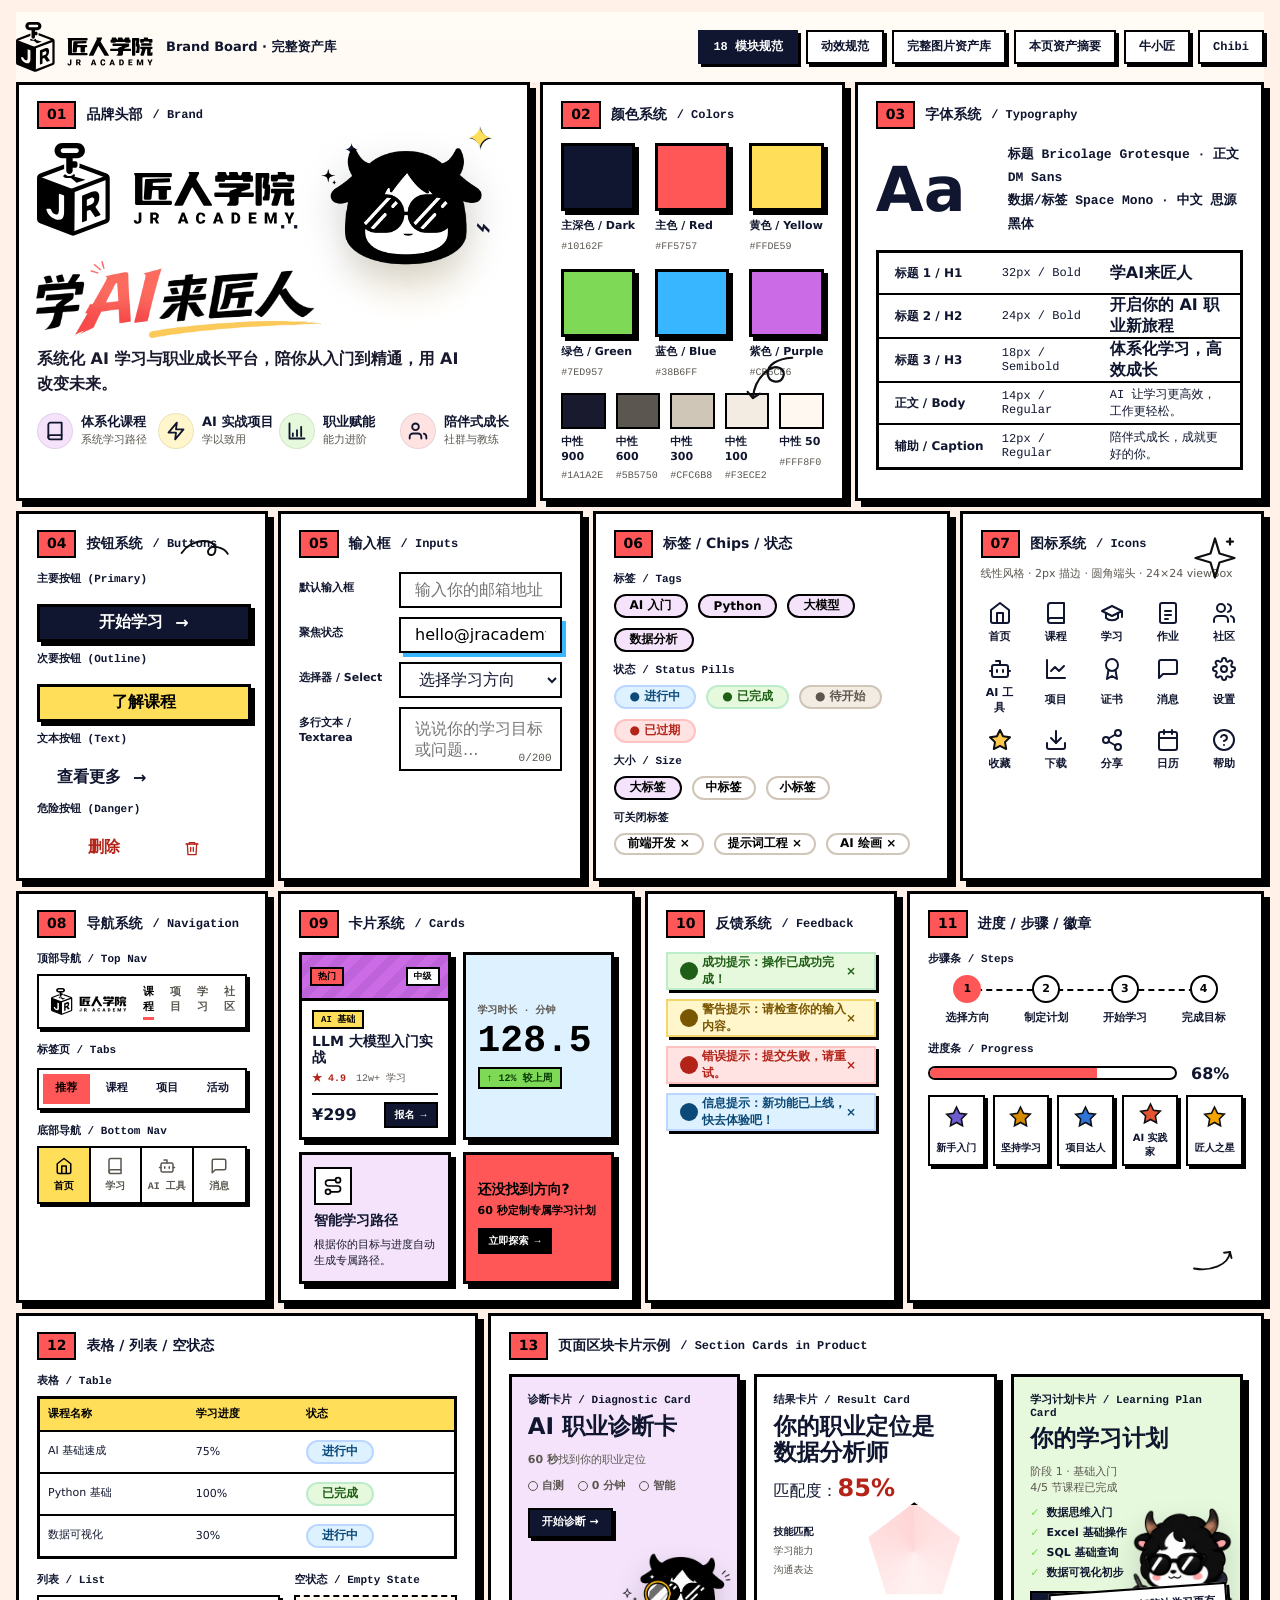
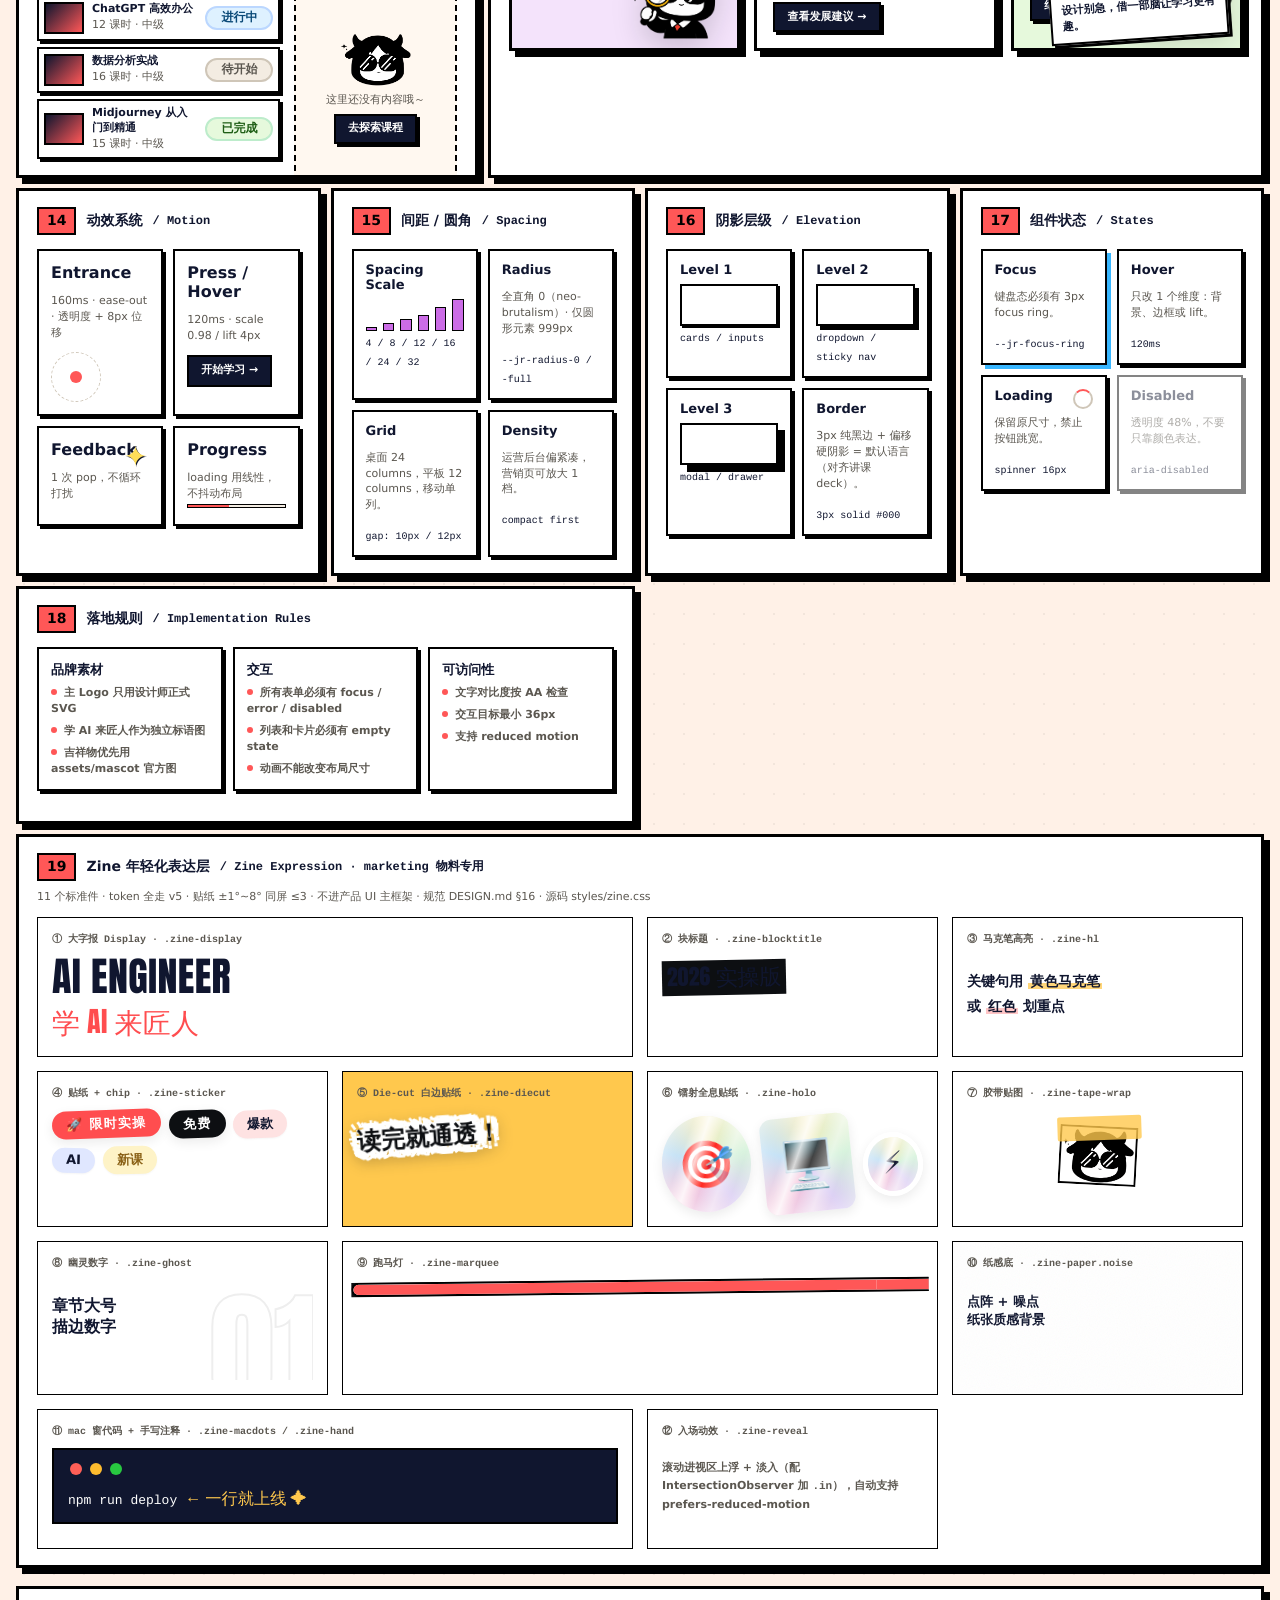
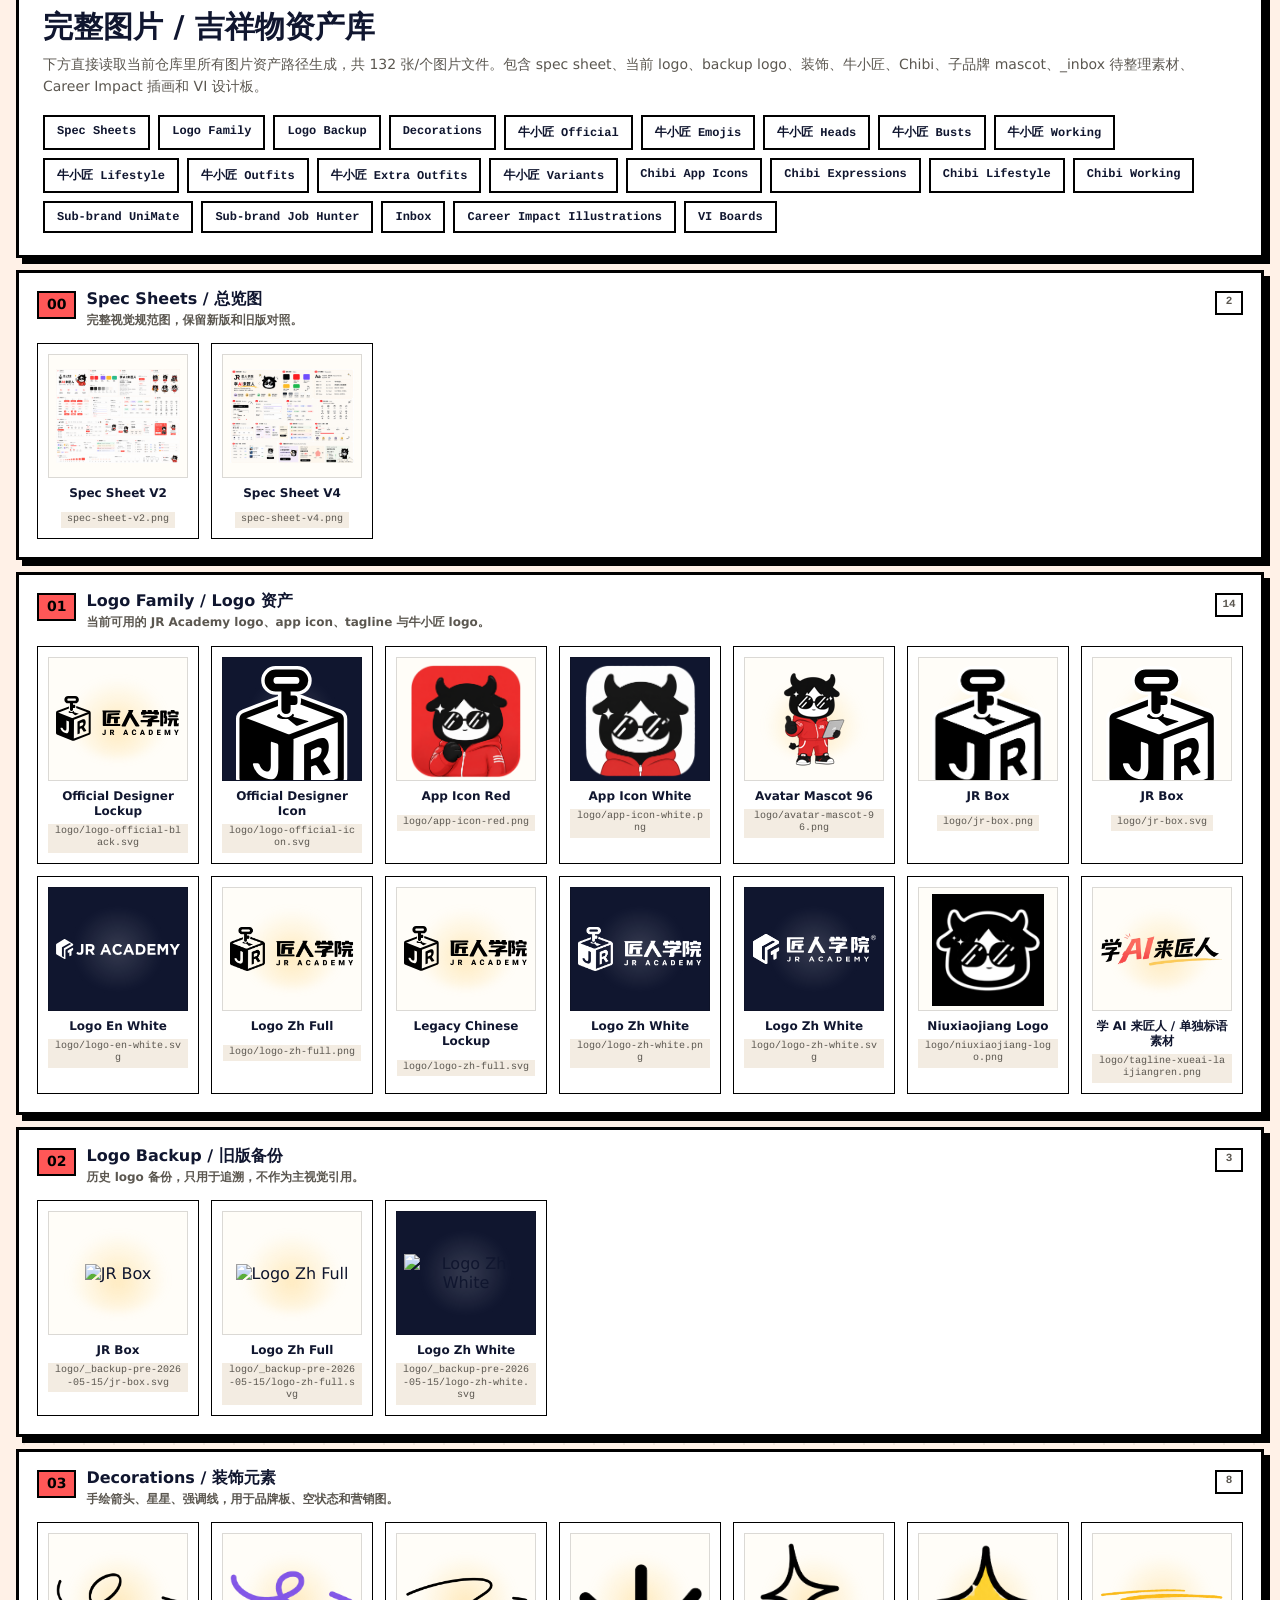
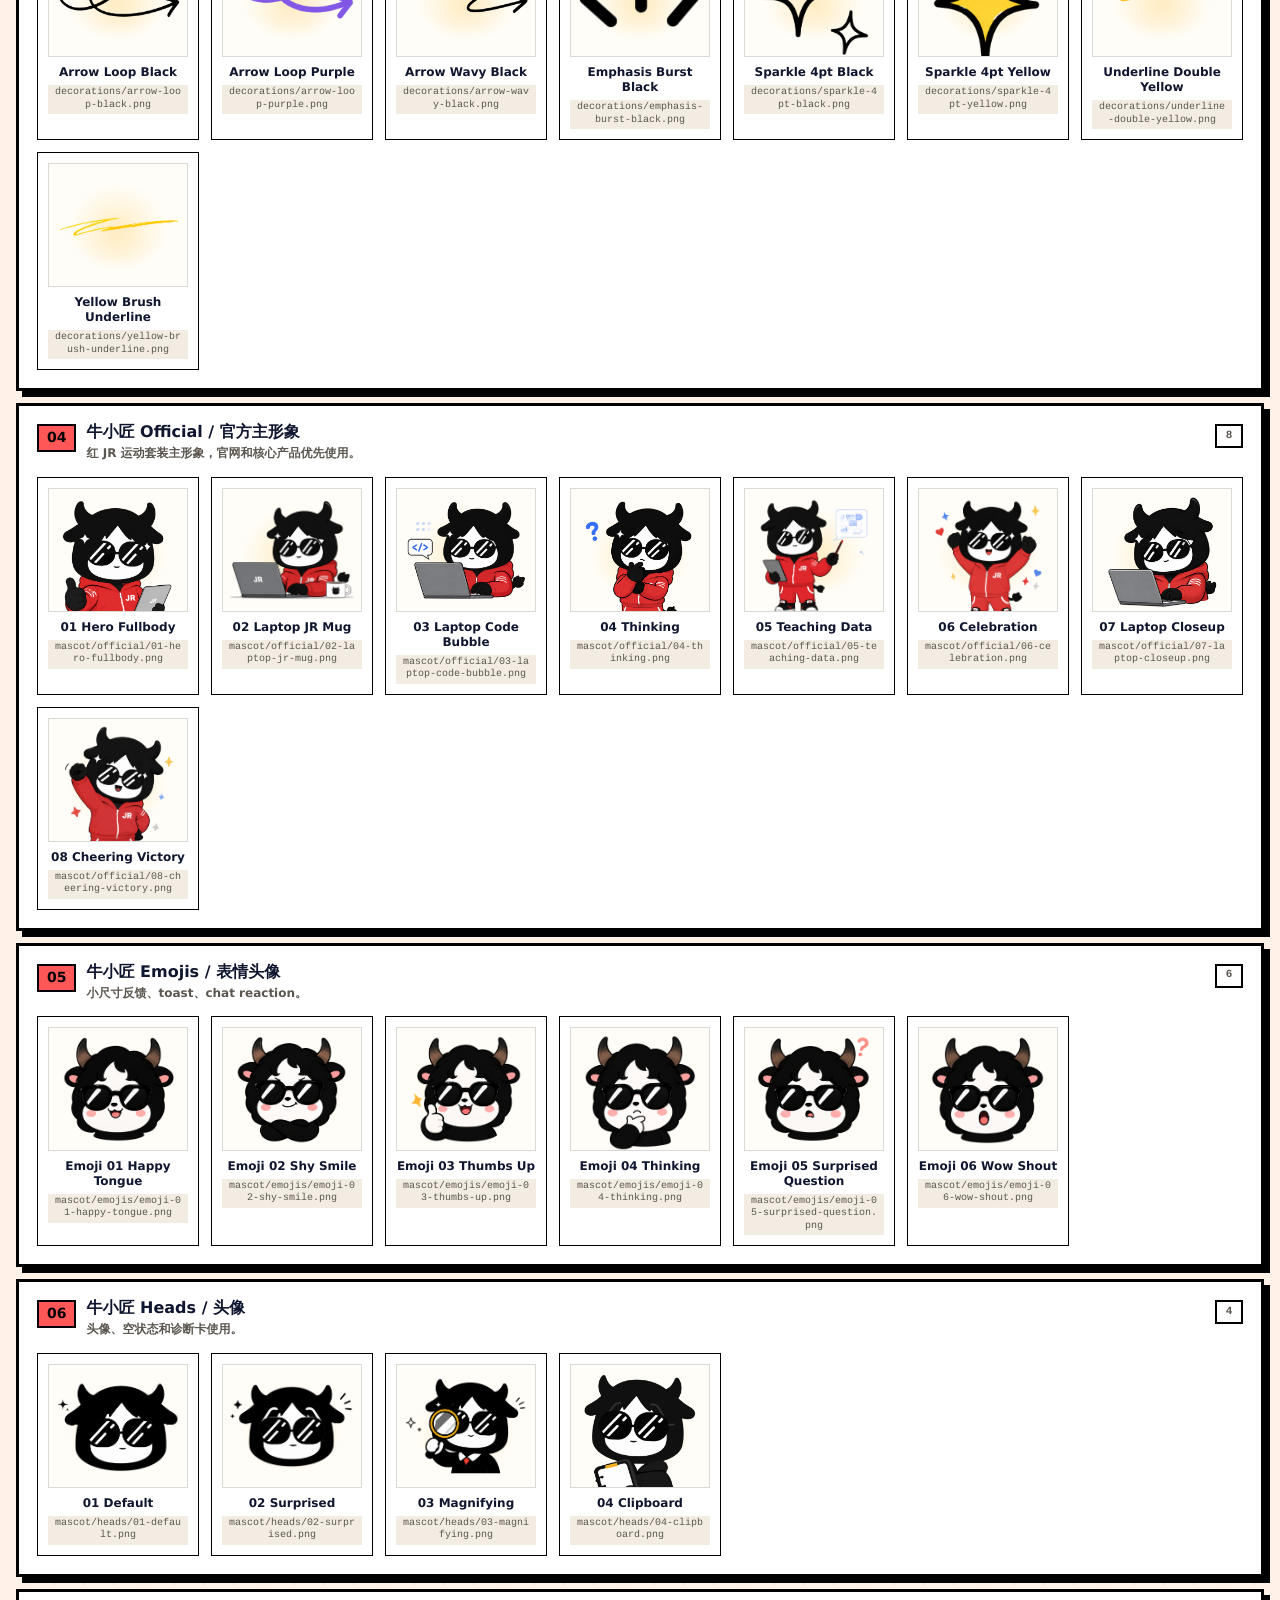
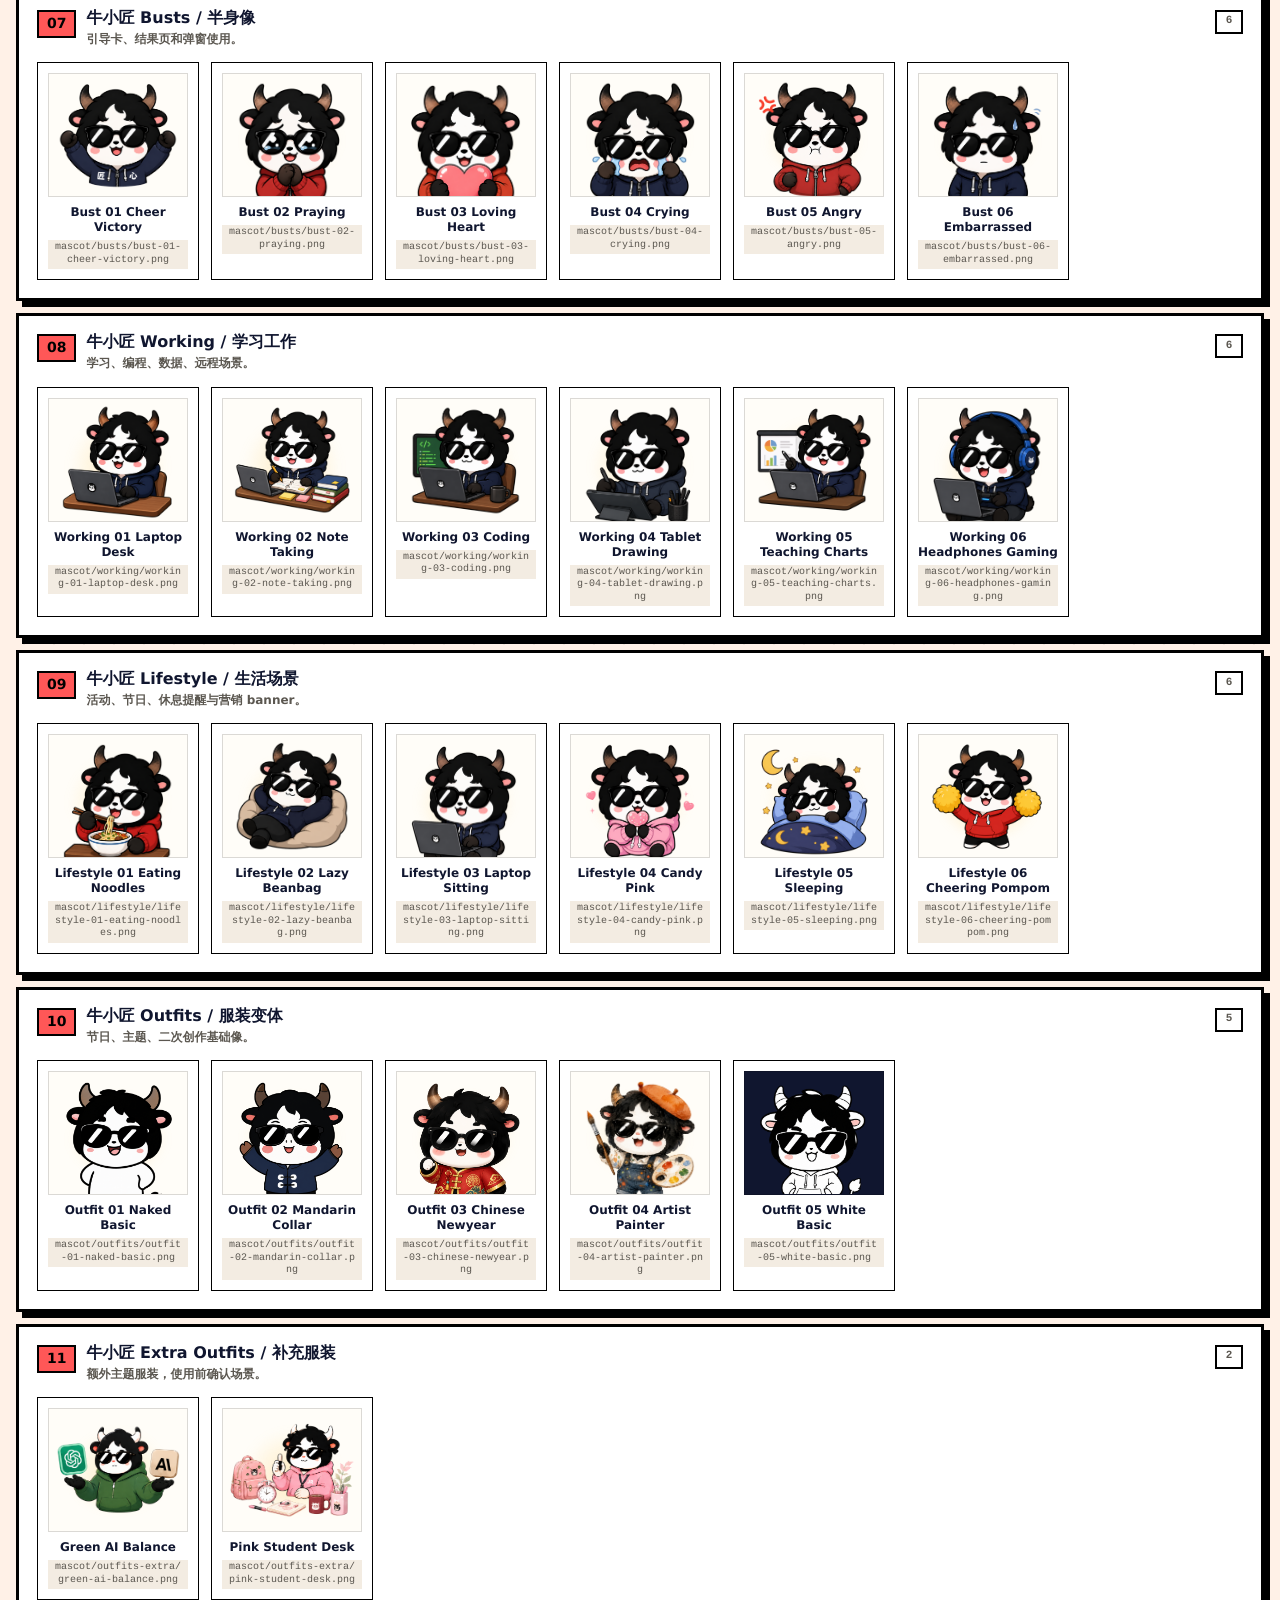
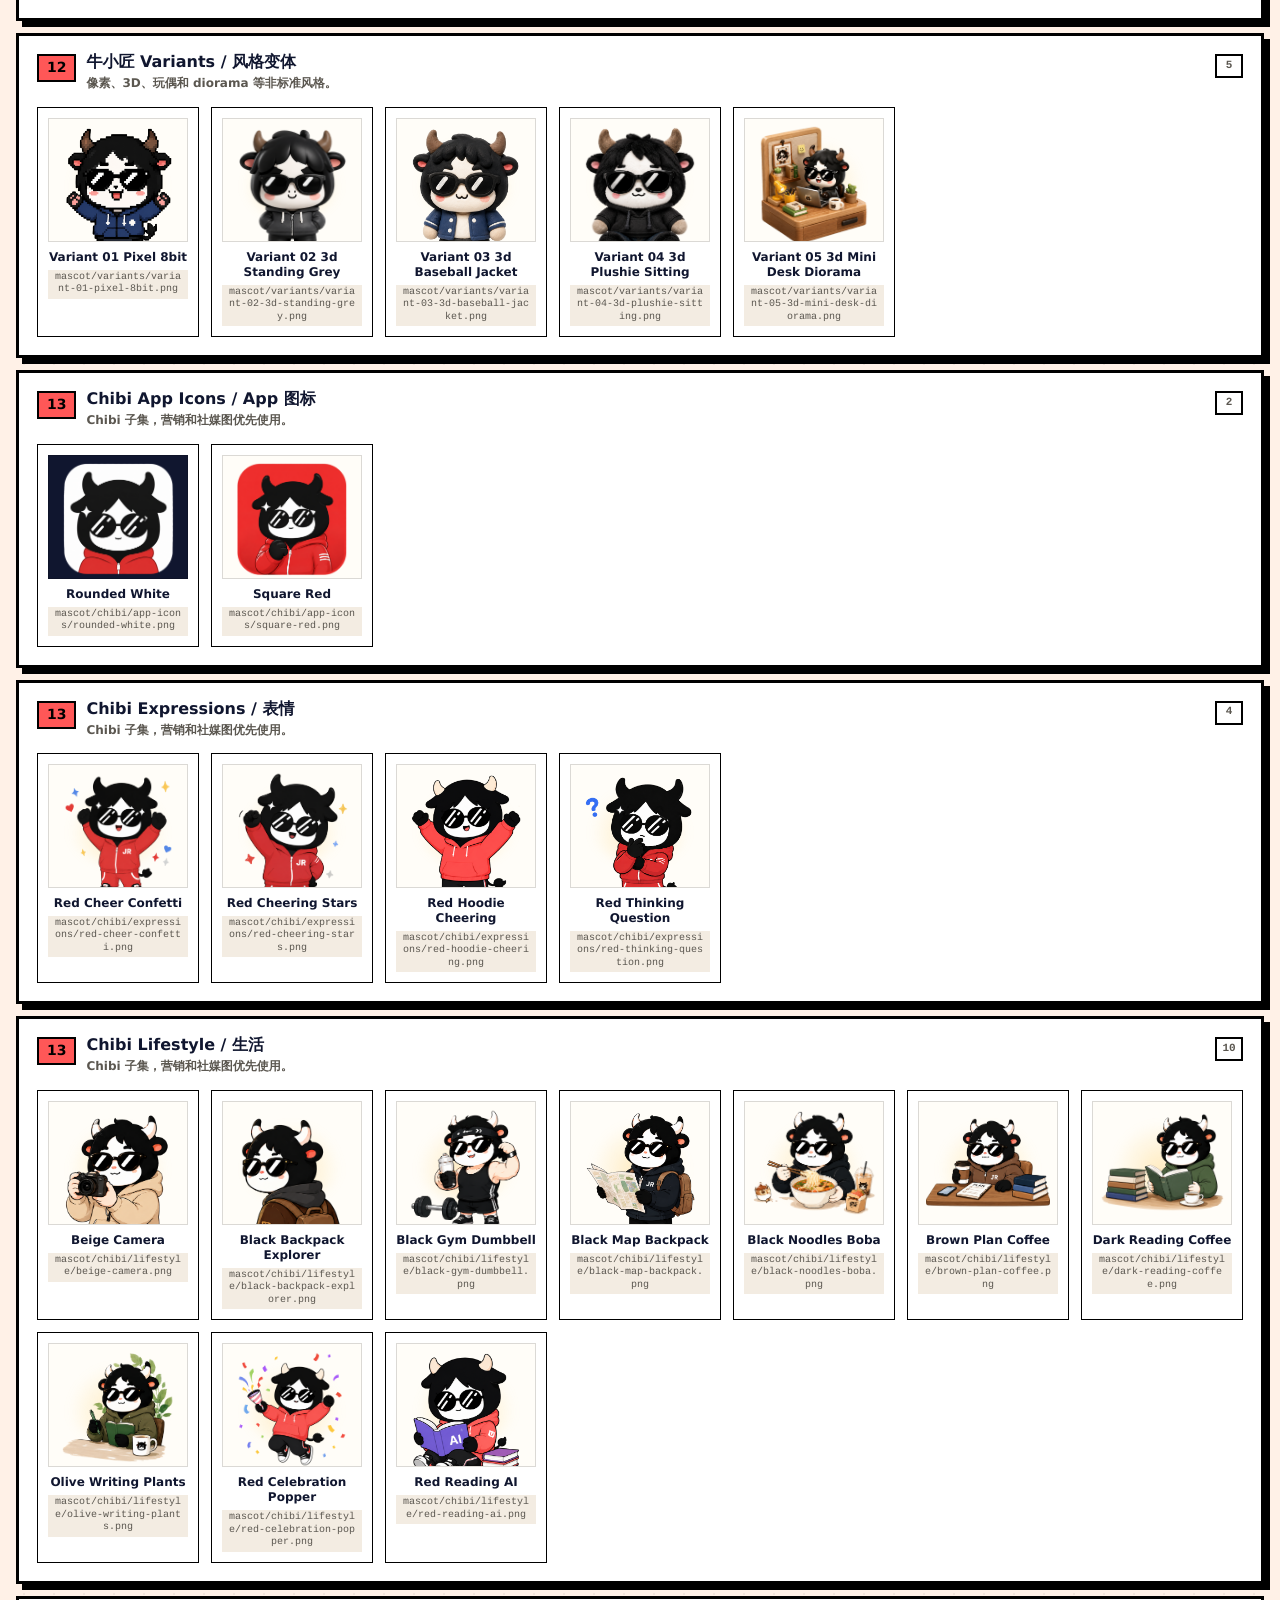
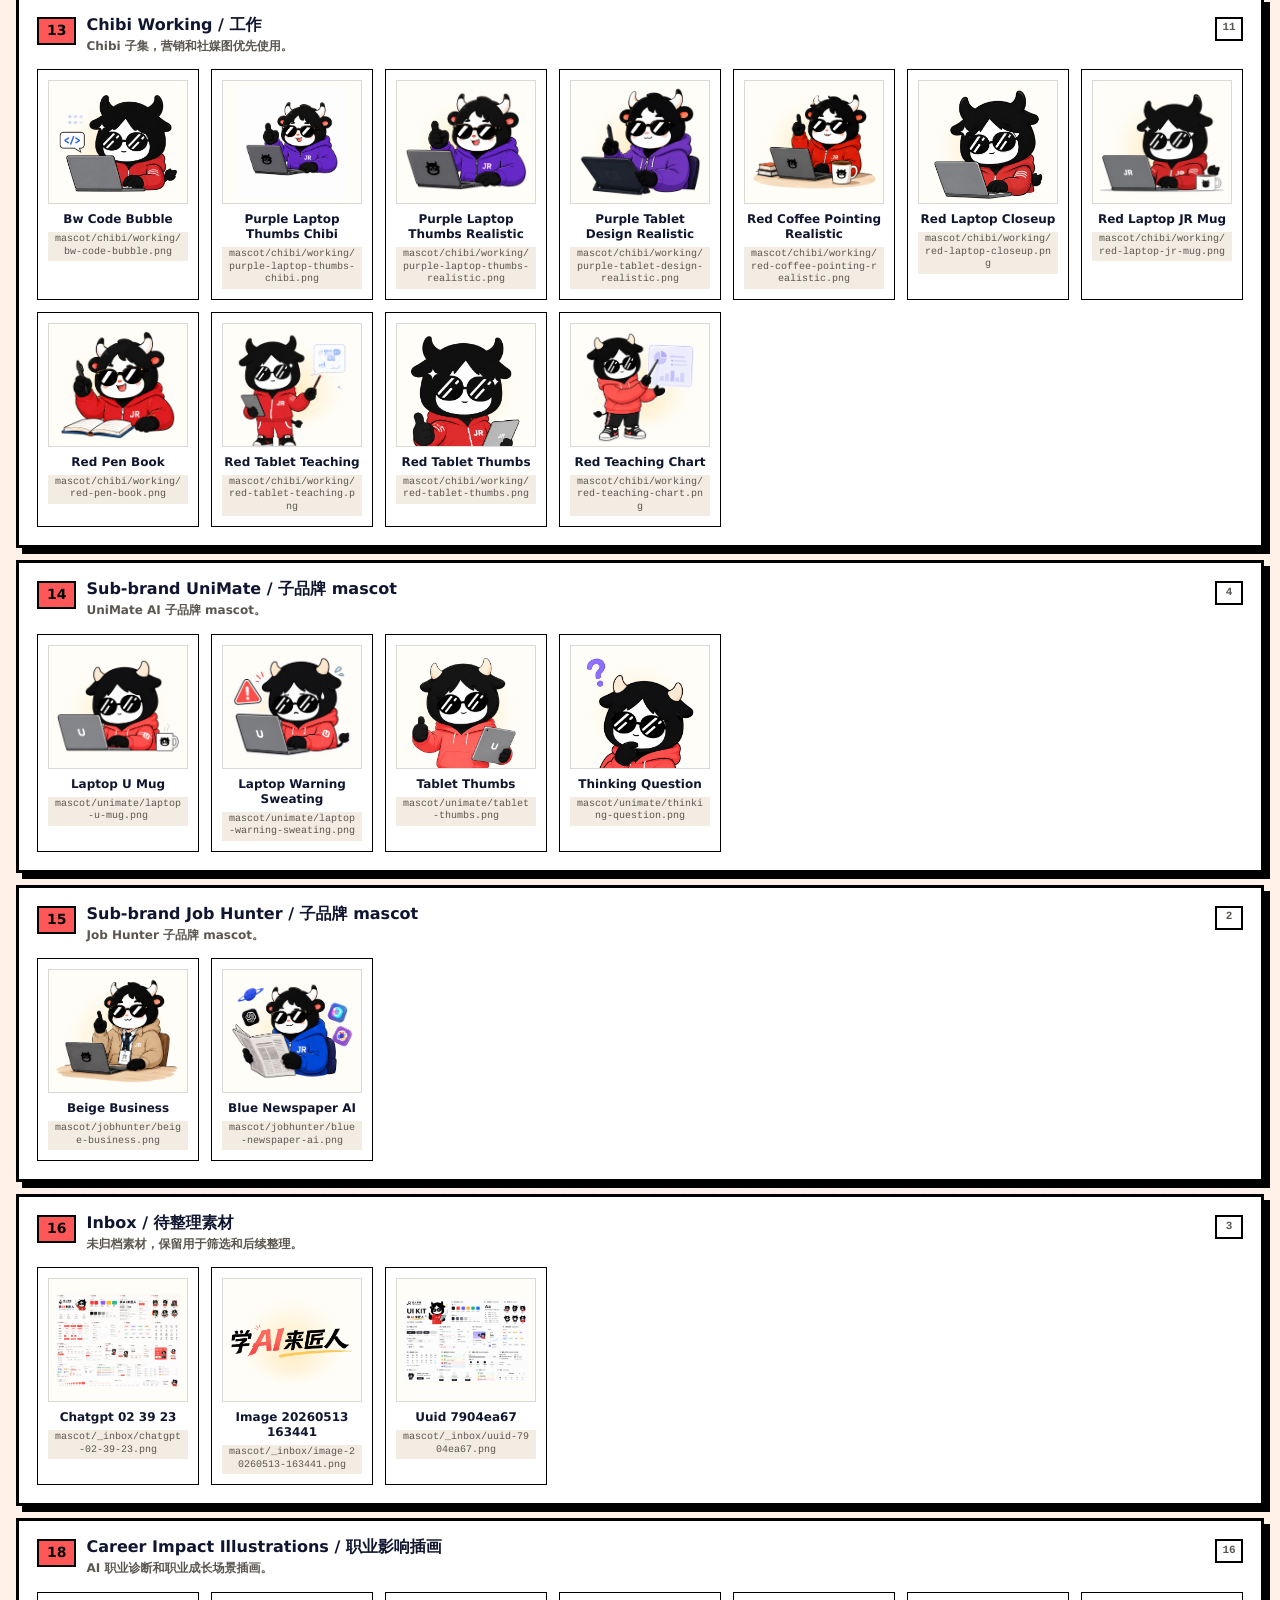
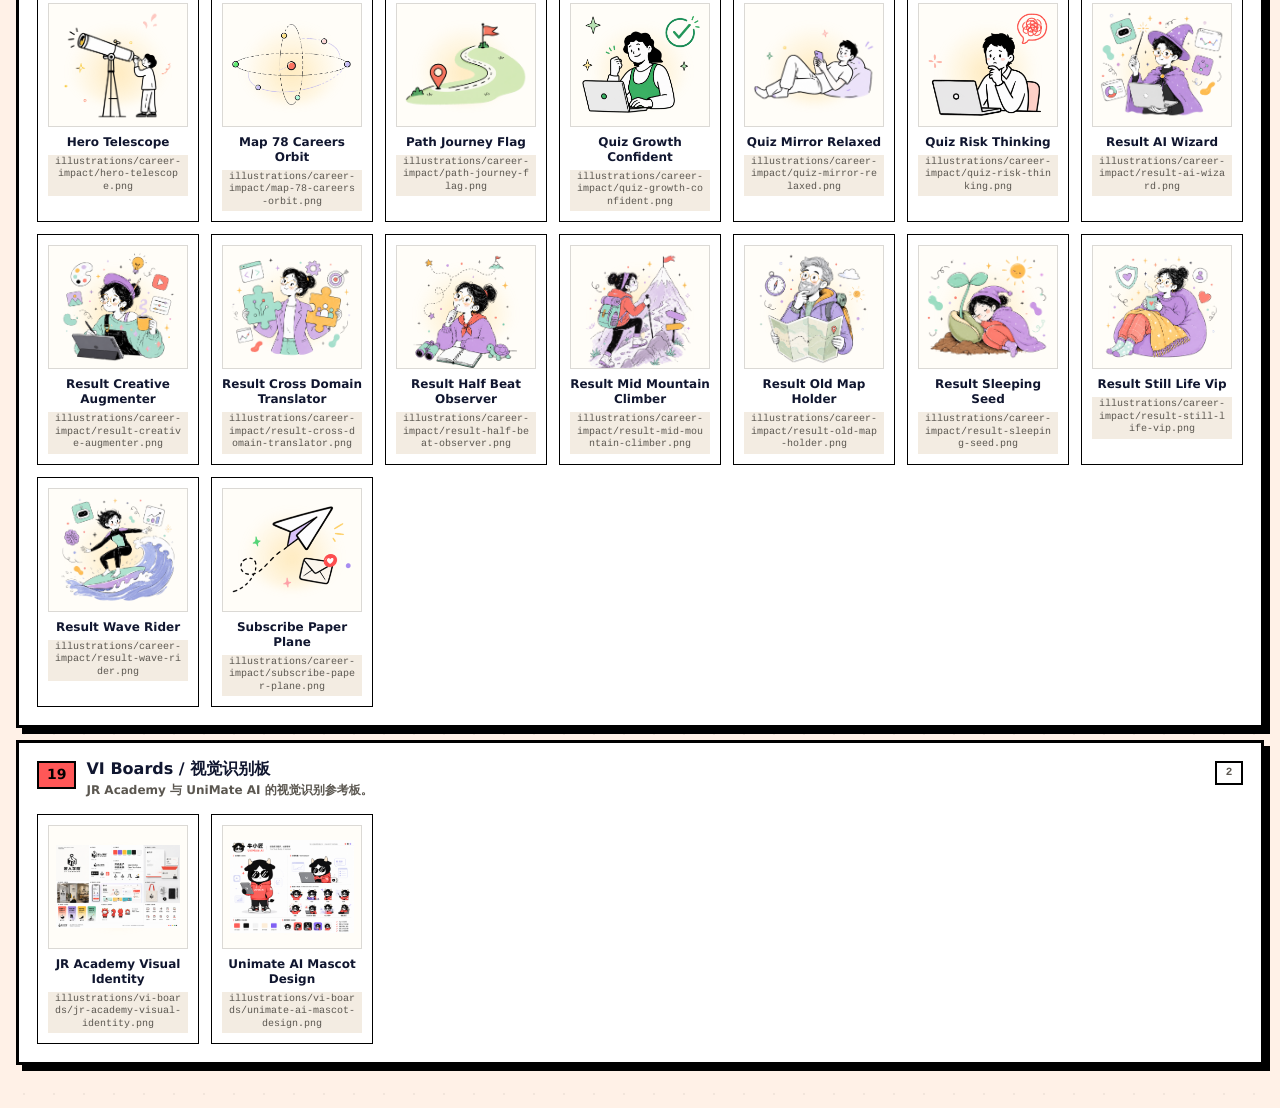
==== commit ad888b84: "feat(brand): Zine panel 全宽 12 件套展示 + 删除 3 个旧 logo - panel 19 Zine: span 12→24 全宽, 引真 styles/zine.css" ====
--- a/index.html
+++ b/index.html
@@ -1,11 +1,11 @@
 <!doctype html>
-<html lang="zh-CN"><head><meta charset="utf-8" /><meta name="viewport" content="width=device-width, initial-scale=1" /><title>JR Academy / 匠人学院 Brand Board</title><meta name="description" content="匠人学院品牌设计系统：18 模块 UI / Motion / 落地规则规范、Logo、装饰元素、牛小匠吉祥物、Chibi、子品牌 mascot 与插画资产库。" /><link rel="stylesheet" href="tokens/tokens.css" /><link rel="preconnect" href="https://fonts.googleapis.com" /><link rel="preconnect" href="https://fonts.gstatic.com" crossorigin /><link href="https://fonts.googleapis.com/css2?family=Bricolage+Grotesque:wght@400;600;700;800&family=DM+Sans:wght@400;500;600;700&family=Space+Mono:wght@400;700&family=Noto+Sans+SC:wght@400;500;700;900&display=swap" rel="stylesheet" /><style>
+<html lang="zh-CN"><head><meta charset="utf-8" /><meta name="viewport" content="width=device-width, initial-scale=1" /><title>JR Academy / 匠人学院 Brand Board</title><meta name="description" content="匠人学院品牌设计系统：18 模块 UI / Motion / 落地规则规范、Logo、装饰元素、牛小匠吉祥物、Chibi、子品牌 mascot 与插画资产库。" /><link rel="stylesheet" href="tokens/tokens.css" /><link rel="preconnect" href="https://fonts.googleapis.com" /><link rel="preconnect" href="https://fonts.gstatic.com" crossorigin /><link href="https://fonts.googleapis.com/css2?family=Bricolage+Grotesque:wght@400;600;700;800&family=DM+Sans:wght@400;500;600;700&family=Space+Mono:wght@400;700&family=Noto+Sans+SC:wght@400;500;700;900&display=swap" rel="stylesheet" /><link rel="stylesheet" href="styles/zine.css" /><style>
     :root{--dark:#10162f;--ink:#000;--red:#ff5757;--red-aa:#D92D20;--red-text:#B42318;--purple:#CB6CE6;--yellow:#FFDE59;--green:#7ED957;--blue:#38B6FF;--orange:#FF914D;--n900:#1a1a2e;--n600:#5b5750;--n300:#cfc6b8;--n100:#f3ece2;--n50:#fff8f0;--paper:#fff1e7;--panel:#ffffff;--line:#000;--purple-soft:#F4E3FB;--yellow-soft:#FFF6CC;--green-soft:#E6F9DC;--red-soft:#FFE3E3;--blue-soft:#DEF1FF;--shadow:6px 6px 0 #000;--shadow-sm:4px 4px 0 #000;--border:3px solid #000;--radius:0;--r8:0}*{box-sizing:border-box}html,body{margin:0;min-height:100%}body{background:radial-gradient(circle at 28px 28px,rgba(255,200,77,.12) 0 1px,transparent 1px),linear-gradient(180deg,var(--paper),#FFF8EA);background-size:42px 42px,auto;color:var(--dark);font-family:var(--jr-font-sans);-webkit-font-smoothing:antialiased;text-rendering:geometricPrecision}a{color:inherit;text-decoration:none}button,input,textarea,select{font:inherit}.page{width:min(1512px,calc(100vw - 32px));margin:0 auto;padding:12px 0 44px}.topbar{position:sticky;top:0;z-index:20;display:flex;align-items:center;gap:12px;padding:10px 0;background:linear-gradient(180deg,rgba(255,252,246,.96),rgba(255,252,246,.76));backdrop-filter:blur(10px)}.topbar img{width:138px;height:auto}.topbar strong{font-size:13px}.toplinks{display:flex;gap:8px;margin-left:auto;flex-wrap:wrap}.toplinks a{min-height:34px;display:inline-flex;align-items:center;padding:0 13px;border:1px solid var(--line);border-radius:var(--r8);background:#fff;font-size:12px;font-weight:900}.toplinks a.primary{background:var(--dark);color:#fff;border-color:var(--dark)}.board-grid{display:grid;grid-template-columns:repeat(24,minmax(0,1fr));gap:10px}.panel{position:relative;overflow:hidden;padding:16px 18px;background:rgba(255,253,248,.94);border:1px solid var(--line);border-radius:var(--radius);box-shadow:var(--shadow)}.brand{grid-column:span 10;min-height:330px}.colors{grid-column:span 6;min-height:330px}.type{grid-column:span 8;min-height:330px}.buttons{grid-column:span 5;min-height:252px}.inputs{grid-column:span 6;min-height:252px}.chips{grid-column:span 7;min-height:252px}.icons{grid-column:span 6;min-height:252px}.nav{grid-column:span 5;min-height:220px}.cards{grid-column:span 7;min-height:220px}.feedback{grid-column:span 5;min-height:220px}.progress{grid-column:span 7;min-height:220px}.table{grid-column:span 9;min-height:250px}.product{grid-column:span 15;min-height:250px}.title,.section-head{display:flex;align-items:center;gap:10px;margin:0 0 14px;font-size:14px;font-weight:900;line-height:1}.num{display:inline-flex;align-items:center;justify-content:center;min-width:34px;height:28px;padding:0 8px;border-radius:9px;background:var(--red-aa);color:#fff;font-weight:900;box-shadow:inset 0 -2px 0 rgba(13,15,18,.12)}.en{font-size:12px;font-weight:800}.label{margin:0 0 7px;font-size:11px;font-weight:900}.small{color:var(--n600);font-size:11px;line-height:1.45}.brand-logo{width:270px;max-width:55%;height:auto}.brand-word{margin:22px 0 0;font-size:42px;font-weight:900;line-height:1.05}.brand-word b{color:var(--red)}.underline{width:250px;height:12px;margin:-2px 0 12px 92px;background:var(--yellow);border-radius:50%;transform:rotate(-4deg)}.brand-copy{max-width:430px;margin:0 0 16px;color:var(--n900);font-size:16px;line-height:1.55;font-weight:700}.brand-pills{display:grid;grid-template-columns:repeat(4,minmax(0,1fr));gap:12px;max-width:560px}.brand-pill{display:grid;grid-template-columns:36px 1fr;gap:8px;align-items:center}.pill-ico{width:36px;height:36px;display:grid;place-items:center;border-radius:50%;border:1px solid rgba(13,15,18,.08);color:var(--dark)}.pill-ico.y{background:var(--yellow-soft)}.pill-ico.p{background:var(--purple-soft)}.pill-ico.g{background:var(--green-soft)}.pill-ico.r{background:var(--red-soft)}.brand-pill strong{display:block;white-space:nowrap;font-size:13px}.brand-pill span span{display:block;margin-top:2px;color:var(--n600);white-space:nowrap;font-size:11px}.brand-mascot{position:absolute;right:28px;top:58px;width:190px;max-height:240px;object-fit:contain;filter:contrast(1.12) drop-shadow(0 18px 20px rgba(13,15,18,.18))}.doodle{position:absolute;pointer-events:none;color:var(--dark);font-weight:900}.color-grid{display:grid;grid-template-columns:repeat(3,1fr);gap:16px 20px}.box{height:68px;border-radius:10px;margin-bottom:8px;box-shadow:inset 0 0 0 1px rgba(13,15,18,.08),0 9px 20px rgba(13,15,18,.08)}.box.dark{background:var(--dark)}.box.red{background:var(--red)}.box.purple{background:var(--purple)}.box.yellow{background:var(--yellow)}.box.green{background:var(--green)}.swatch strong,.neutral strong{display:block;font-size:11px}.swatch code,.neutral code{color:var(--n600);font-family:var(--jr-font-mono);font-size:10px}.neutral-row{display:grid;grid-template-columns:repeat(5,1fr);gap:10px;margin-top:14px}.nbox{height:36px;border-radius:8px;margin-bottom:6px;border:1px solid rgba(13,15,18,.08)}.type-head{display:grid;grid-template-columns:112px 1fr;gap:20px;align-items:center;margin-bottom:14px}.aa{font-size:62px;line-height:.9;font-weight:900}.font-line{font-size:13px;font-weight:800;line-height:1.8}.type-table{border:1px solid var(--line);border-radius:12px;overflow:hidden}.type-row{display:grid;grid-template-columns:1fr 96px 1.2fr;gap:12px;align-items:center;min-height:42px;padding:0 16px;border-bottom:1px solid #F0E2CF}.type-row:last-child{border-bottom:0}.type-row strong,.type-row span{font-size:12px}.btn-stack{display:grid;gap:10px;max-width:210px}.ui-btn{height:38px;padding:0 20px;border:1px solid var(--dark);border-radius:var(--r8);background:var(--dark);color:#fff;font-weight:900}.ui-btn.outline{background:transparent;color:var(--dark)}.ui-btn.text{height:28px;border-color:transparent;background:transparent;color:var(--dark)}.ui-btn.danger{height:28px;width:fit-content;border-color:transparent;background:transparent;color:var(--red);padding:0}.form{display:grid;grid-template-columns:86px 1fr;gap:9px 14px;align-items:start}.form label{padding-top:9px;font-size:11px;font-weight:900}.field,textarea,select{width:100%;height:36px;padding:0 14px;border:1px solid var(--n300);border-radius:var(--r8);background:#fff;color:var(--dark);outline:0;box-shadow:inset 0 1px 2px rgba(13,15,18,.04)}.field.focus{border-color:var(--purple);box-shadow:0 0 0 3px var(--jr-focus-ring);color:#3F2BA8}textarea{height:64px;padding-top:10px;resize:none}.count{margin-top:-22px;padding-right:10px;text-align:right;color:var(--n600);font-size:11px}.chip-section{margin-bottom:11px}.chips-row{display:flex;flex-wrap:wrap;gap:10px}.tag{display:inline-flex;align-items:center;gap:6px;min-height:24px;padding:0 14px;border:1px solid #D6CEFF;border-radius:999px;background:var(--purple-soft);color:#3F2BA8;font-size:12px;font-weight:900;white-space:nowrap}.status.blue{background:#EAF3FF;border-color:#BBD7FF;color:#0969DA}.status.green{background:var(--green-soft);border-color:#BDECCB;color:#15803D}.status.gray{background:var(--n100);border-color:var(--n300);color:var(--n600)}.status.red{background:var(--red-soft);border-color:#FFC2C2;color:var(--red-text)}.tag.sm{min-height:22px;padding:0 12px;background:#fff;border-color:var(--n300);color:var(--n900)}.icon-grid{display:grid;grid-template-columns:repeat(5,1fr);gap:12px 18px;padding-top:8px}.icon-grid--lucide .icon-item,.icon-item{display:grid;justify-items:center;gap:5px;color:var(--dark);font-size:11px;font-weight:900;text-align:center}.icon-grid--lucide .icon-item svg,.icon-item svg{width:24px;height:24px}.topnav{display:flex;align-items:center;gap:14px;height:34px;padding:0 12px;border:1px solid var(--line);border-radius:8px;background:#fff}.topnav img{width:76px;height:auto}.nav-item{font-size:10px;font-weight:900}.nav-item.active{color:var(--red-text)}.tabs,.bottom-nav{display:grid;grid-template-columns:repeat(4,1fr);gap:4px;margin-top:10px;padding:4px;border:1px solid var(--line);border-radius:8px;background:#fff}.tabs span,.bottom-nav span{display:grid;place-items:center;min-height:30px;font-size:11px;font-weight:900;border-radius:6px}.tabs .active{background:var(--red-soft);color:var(--red-text)}.mini-cards{display:grid;grid-template-columns:repeat(4,1fr);gap:10px}.mini-card{min-height:150px;padding:12px;border:1px solid var(--line);border-radius:var(--r8);background:#fff;overflow:hidden}.mini-card:nth-child(2){background:#FFF7FB}.mini-card:nth-child(3){background:#F8F4FF}.mini-card:nth-child(4){background:#FFF8E8}.mini-title{margin-bottom:10px;font-size:11px;font-weight:900}.mini-card b{font-size:13px;line-height:1.25}.metric{margin:8px 0;font-size:28px;font-weight:900}.avatars{display:flex;margin-top:24px}.avatars span{width:20px;height:20px;margin-right:-5px;border:2px solid #fff;border-radius:50%;background:var(--dark)}.cta{display:inline-flex;align-items:center;justify-content:center;min-height:30px;padding:0 12px;border-radius:var(--r8);background:var(--dark);color:#fff;font-size:11px;font-weight:900;white-space:nowrap}.alerts{display:grid;gap:9px}.alert{display:grid;grid-template-columns:22px 1fr 16px;align-items:center;min-height:34px;padding:0 12px;border:1px solid;border-radius:8px;font-size:12px;font-weight:900}.alert.success{background:var(--green-soft);border-color:#BDECCB;color:#166534}.alert.warn{background:#FFF7D7;border-color:#F5D66A;color:#854D0E}.alert.error{background:var(--red-soft);border-color:#FFC2C2;color:var(--red-text)}.alert.info{background:#EEF5FF;border-color:#BBD7FF;color:#1D4ED8}.mark{width:18px;height:18px;border-radius:50%;background:currentColor}.steps{position:relative;display:grid;grid-template-columns:repeat(4,1fr);margin:8px 0 16px}.steps::before{content:"";position:absolute;left:12%;right:12%;top:14px;border-top:1px dashed var(--n300)}.step{position:relative;z-index:1;display:grid;justify-items:center;gap:8px;font-size:11px;font-weight:900}.bubble{width:28px;height:28px;display:grid;place-items:center;border-radius:50%;background:#fff;border:1px solid var(--n300)}.step.active .bubble{background:var(--red);border-color:var(--red);color:#fff}.progress-line{display:grid;grid-template-columns:1fr 52px;align-items:center;gap:14px}.track{height:8px;border-radius:999px;background:var(--n300);overflow:hidden}.track span{display:block;width:68%;height:100%;border-radius:inherit;background:var(--red)}.badges{display:grid;grid-template-columns:repeat(5,1fr);gap:8px;margin-top:12px}.badge{min-height:42px;display:grid;place-items:center;padding:5px;border:1px solid var(--line);border-radius:8px;background:#fff;font-size:10px;font-weight:900;text-align:center}.data-layout{display:grid;grid-template-columns:1.1fr 1.15fr 1fr;gap:16px}table{width:100%;border-collapse:collapse;overflow:hidden;border:1px solid #E5E7EB;border-radius:8px;background:#fff;font-size:11px}th,td{padding:8px;border-bottom:1px solid #E5E7EB;text-align:left}th{background:#F9FAFB;font-weight:900}tr:last-child td{border-bottom:0}.list{display:grid;gap:6px}.list-item{display:grid;grid-template-columns:40px 1fr auto;gap:8px;align-items:center;min-height:42px;padding:5px;border:1px solid #E5E7EB;border-radius:8px;background:#fff;font-size:11px}.thumb{width:40px;height:32px;border-radius:6px;background:linear-gradient(135deg,#0F172A,#FF4D4F)}.empty-state{display:grid;justify-items:center;align-content:center;gap:6px;min-height:150px;text-align:center}.empty-state img{width:72px;height:54px;object-fit:contain;filter:grayscale(1) contrast(1.1)}.product-grid{display:grid;grid-template-columns:1.05fr 1.1fr 1.05fr;gap:14px}.product-card{position:relative;min-height:184px;padding:16px;overflow:hidden;border:1px solid var(--line);border-radius:var(--r8);background:#fff}.product-card.purple{background:linear-gradient(135deg,#F3EEFF,#FFFDF8)}.product-card.green{background:linear-gradient(135deg,#EFFBF4,#FFFDF8)}.product-card h3{margin:6px 0 8px;font-size:22px;line-height:1.12}.score{color:var(--red);font-size:24px;font-weight:900}.radar{width:100px;height:100px;margin:0 auto;background:conic-gradient(from 0deg,rgba(255,77,79,.2),rgba(255,77,79,.08),rgba(255,77,79,.24));clip-path:polygon(50% 0,96% 35%,78% 92%,22% 92%,4% 35%);border:2px solid var(--red)}.product-mascot{position:absolute;right:-6px;bottom:-14px;width:104px;max-height:132px;object-fit:contain;filter:drop-shadow(0 12px 14px rgba(13,15,18,.16))}.check-list{display:grid;gap:5px;margin:8px 0 10px;font-size:11px;font-weight:800}.check-list span::before{content:"✓";color:var(--green);margin-right:7px}.asset-library{margin-top:18px}.library-hero{padding:22px 24px;border:1px solid var(--line);border-radius:16px;background:rgba(255,253,248,.94);box-shadow:var(--shadow)}.library-hero h1{margin:0 0 8px;font-size:30px;line-height:1.15}.library-hero p{margin:0;color:var(--n600);font-size:14px;line-height:1.6}.toc{display:flex;flex-wrap:wrap;gap:8px;margin-top:16px}.toc a{padding:7px 12px;border:1px solid var(--line);border-radius:999px;background:#fff;font-size:12px;font-weight:900}.asset-section{margin-top:12px;padding:18px;border:1px solid var(--line);border-radius:16px;background:rgba(255,253,248,.94);box-shadow:var(--shadow)}.section-head{align-items:flex-start;margin-bottom:14px}.section-head h2{margin:0 0 5px;font-size:16px}.section-head p{margin:0;color:var(--n600);font-size:12px;line-height:1.45}.section-head b{margin-left:auto;display:inline-flex;align-items:center;justify-content:center;min-width:28px;height:24px;border-radius:999px;background:var(--n100);color:var(--n600);font-size:11px}.asset-grid{display:grid;grid-template-columns:repeat(auto-fill,minmax(150px,1fr));gap:12px}.asset-card{margin:0;min-height:184px;padding:10px;display:grid;grid-template-rows:124px auto;gap:8px;border:1px solid var(--line);border-radius:10px;background:#fff;text-align:center;overflow:hidden}.asset-stage{position:relative;display:grid;place-items:center;overflow:hidden;border-radius:8px;background:#FFFDF8}.asset-stage::before{content:"";position:absolute;inset:18% 14%;border-radius:50%;background:radial-gradient(circle at 50% 60%,rgba(255,200,77,.34),rgba(255,200,77,.1) 48%,transparent 72%);filter:blur(5px)}.dark-stage{background:var(--dark)}.dark-stage::before{background:radial-gradient(circle,rgba(255,255,255,.16),transparent 70%)}.asset-stage img{position:relative;z-index:1;max-width:90%;max-height:90%;object-fit:contain}.asset-card strong{display:block;margin-bottom:5px;font-size:12px;line-height:1.25}.asset-card code{display:inline-block;max-width:100%;padding:2px 6px;border-radius:4px;background:var(--n100);color:var(--n600);font-family:var(--jr-font-mono);font-size:10px;line-height:1.25;word-break:break-all}
 .brand::after{content:"";position:absolute;right:30px;top:74px;width:172px;height:172px;border-radius:50%;background:radial-gradient(circle,rgba(255,200,77,.15),transparent 66%);filter:blur(2px)}.brand-logo{width:272px}.tagline-art{display:block;width:376px;max-width:62%;height:auto;margin:18px 0 8px -4px}.brand-mascot{right:42px;top:58px;width:166px;max-height:176px;z-index:2;filter:contrast(1.12) drop-shadow(0 16px 18px rgba(13,15,18,.18))}.brand-pill .pill-ico svg{width:20px;height:20px;stroke-width:2.2}.brand-pill strong{font-size:13px}.doodle.spark2{right:168px;top:55px;font-size:18px}.doodle.spark3{right:228px;top:132px;font-size:18px}.doodle.lines{right:32px;top:126px;font-size:28px;letter-spacing:3px;transform:rotate(15deg)}.buttons .squiggle{position:absolute;right:34px;top:22px;width:52px;height:34px}.buttons .trash-icon{width:16px;height:16px;vertical-align:-3px;margin-left:52px}.ui-btn{display:inline-flex;align-items:center;justify-content:center;gap:12px;min-width:214px}.ui-btn.text{justify-content:flex-start;min-width:190px}.colors .curve-arrow,.icons .corner-star,.progress .curve-arrow{position:absolute;pointer-events:none}.colors .curve-arrow{right:34px;bottom:86px;width:70px;height:70px}.icons .corner-star{right:22px;top:20px;width:48px;height:48px}.progress .curve-arrow{right:16px;bottom:12px;width:60px;height:60px}.mini-card{position:relative}.mini-card .tiny-icon{width:30px;height:30px;display:grid;place-items:center;border:1px solid #D6CEFF;border-radius:8px;background:var(--purple-soft);color:var(--purple);margin:2px 0 10px}.mini-card .tiny-icon svg{width:18px;height:18px}.starscore{position:absolute;right:10px;bottom:10px;color:var(--red-text);font-size:11px;font-weight:900}.badge{min-height:56px;gap:4px}.badge svg{width:25px;height:25px}.badge.purple svg{color:#6D5BD0}.badge.gold svg{color:#D68A00}.badge.blue svg{color:#2F73D9}.badge.red svg{color:#E35231}.badge.yellow svg{color:#F5A400}.product-card h3{font-size:23px}.product-card.purple .product-mascot{width:112px;right:4px;bottom:8px}.product-card.green .product-mascot{width:130px;right:-2px;bottom:10px}.meta-dots{display:flex;gap:14px;margin:10px 0 14px;font-size:11px;font-weight:800;color:var(--n600)}.meta-dots span{display:inline-flex;align-items:center;gap:4px}.meta-dots i{width:10px;height:10px;border:1px solid currentColor;border-radius:50%}.speech{position:absolute;right:12px;bottom:8px;max-width:178px;padding:8px 10px;border:1px solid var(--dark);border-radius:18px;background:#fff;font-size:11px;line-height:1.45;font-weight:800;transform:rotate(-4deg)}.radar-wrap{display:grid;grid-template-columns:1fr 128px;gap:8px;align-items:center}.axis-note{font-size:10px;color:var(--n600);line-height:1.9}.axis-note b{color:var(--dark)}
 .motion,.spacing,.elevation,.states{grid-column:span 6;min-height:238px}.rules{grid-column:span 12;min-height:238px}.motion-grid,.token-grid,.state-grid{display:grid;grid-template-columns:repeat(2,1fr);gap:10px}.motion-demo,.token-card,.state-card,.rule-card{position:relative;min-height:74px;padding:12px;border:1px solid var(--line);border-radius:var(--r8);background:#fff;overflow:hidden}.motion-orbit{width:50px;height:50px;border:1px dashed var(--n300);border-radius:50%;display:grid;place-items:center}.motion-orbit::after{content:"";width:12px;height:12px;border-radius:50%;background:var(--red);animation:jr-orbit 1.8s ease-in-out infinite}.motion-lift{display:inline-flex;align-items:center;min-height:32px;padding:0 12px;border-radius:8px;background:var(--dark);color:#fff;font-size:11px;font-weight:900;animation:jr-lift 2.2s ease-in-out infinite}.motion-spark{position:absolute;right:14px;top:12px;color:var(--yellow);font-size:28px;text-shadow:1px 1px 0 var(--dark);animation:jr-pop 1.6s cubic-bezier(.2,.8,.2,1) infinite}.motion-line{position:absolute;left:12px;right:12px;bottom:16px;height:4px;border-radius:999px;background:var(--n100);overflow:hidden}.motion-line::after{content:"";display:block;width:42%;height:100%;border-radius:inherit;background:var(--red);animation:jr-progress 2.4s ease-in-out infinite}.token-card b,.state-card b,.rule-card b{display:block;margin-bottom:6px;font-size:13px}.token-card code,.state-card code,.rule-card code{font-size:10px}.scale-row{display:flex;align-items:end;gap:6px;height:32px}.scale-row span{display:block;width:18px;background:var(--purple);border-radius:4px}.shadow-sample{height:42px;border-radius:8px;background:#fff;border:1px solid var(--line)}.shadow-sample.s1{box-shadow:0 4px 10px rgba(13,15,18,.06)}.shadow-sample.s2{box-shadow:0 10px 24px rgba(13,15,18,.10)}.shadow-sample.s3{box-shadow:0 18px 40px rgba(13,15,18,.16)}.state-card.disabled{opacity:.48}.state-card.loading::after{content:"";position:absolute;right:12px;top:12px;width:16px;height:16px;border:2px solid var(--n300);border-top-color:var(--red);border-radius:50%;animation:jr-spin .9s linear infinite}.state-card.focused{box-shadow:0 0 0 3px var(--jr-focus-ring);border-color:var(--purple)}.rules-grid{display:grid;grid-template-columns:repeat(3,1fr);gap:10px}.rule-list{display:grid;gap:6px;margin:0;padding:0;list-style:none;font-size:11px;line-height:1.45;color:var(--n600);font-weight:800}.rule-list li::before{content:"";display:inline-block;width:6px;height:6px;margin-right:7px;border-radius:50%;background:var(--red);vertical-align:1px}@keyframes jr-orbit{0%,100%{transform:translateX(-12px) scale(.9)}50%{transform:translateX(12px) scale(1.08)}}@keyframes jr-lift{0%,100%{transform:translateY(0);box-shadow:0 6px 12px rgba(13,15,18,.12)}50%{transform:translateY(-4px);box-shadow:0 14px 22px rgba(13,15,18,.18)}}@keyframes jr-pop{0%,100%{transform:scale(.86) rotate(-8deg);opacity:.62}50%{transform:scale(1.08) rotate(8deg);opacity:1}}@keyframes jr-progress{0%,100%{transform:translateX(-10%);width:28%}50%{transform:translateX(120%);width:54%}}@keyframes jr-spin{to{transform:rotate(360deg)}}@media(prefers-reduced-motion:reduce){*,*::before,*::after{animation-duration:.001ms!important;animation-iteration-count:1!important;scroll-behavior:auto!important}}@media(max-width:1100px){.board-grid{grid-template-columns:repeat(12,minmax(0,1fr))}.brand,.colors,.type,.buttons,.inputs,.chips,.icons,.nav,.cards,.feedback,.progress,.table,.product,.motion,.spacing,.elevation,.states,.rules{grid-column:span 12}.brand-mascot{opacity:.25}}@media(max-width:720px){.page{width:min(100vw - 20px,560px)}.topbar{align-items:flex-start;flex-direction:column}.toplinks{margin-left:0}.panel{padding:15px}.brand-logo{max-width:76%}.brand-word{font-size:34px}.brand-mascot{position:static;width:150px;opacity:1;margin:4px auto 0;display:block}.brand-pills,.color-grid,.neutral-row,.mini-cards,.data-layout,.product-grid,.badges,.type-head,.type-row,.form,.motion-grid,.token-grid,.state-grid,.rules-grid{grid-template-columns:1fr}.icon-grid{grid-template-columns:repeat(3,1fr)}.asset-grid{grid-template-columns:repeat(auto-fill,minmax(130px,1fr))}}
 
 /* panel 19 · Zine 表达层 */
-.zine-panel{grid-column:span 12;min-height:238px}
+.zine-panel{grid-column:span 24;min-height:auto}
 .zp-grid{display:grid;grid-template-columns:1.2fr 1fr 1fr;gap:10px}
 .zp-card{position:relative;min-height:96px;padding:12px;border:1px solid var(--line);border-radius:var(--r8);background:#fff;overflow:hidden}
 .zp-card b{display:block;margin-bottom:8px;font-size:13px}
@@ -152,6 +152,14 @@
 .data-row{display:grid;grid-template-columns:1.5fr 1fr;gap:14px}
 .data-block{min-width:0}
 .table .empty-state{height:100%;min-height:120px;border:2px dashed #000;border-radius:0;background:var(--n50);padding:14px;justify-content:center}
+/* —— 19 Zine showcase（克制框：细边 + hover 才出阴影，让 zine 元素当主角）—— */
+.zshow{display:grid;grid-template-columns:repeat(4,1fr);gap:14px;grid-auto-flow:dense}
+.zcell{position:relative;border:1.5px solid #000;border-radius:0;background:#fff;padding:14px;min-height:140px;overflow:hidden;display:flex;flex-direction:column;gap:10px;transition:transform .12s,box-shadow .12s}
+.zcell:hover{transform:translate(-2px,-2px);box-shadow:4px 4px 0 #000}
+.zcell.wide{grid-column:span 2}
+.zlabel{font-family:var(--jr-font-mono);font-size:10px;font-weight:700;color:var(--n600)}
+@media(max-width:1100px){.zshow{grid-template-columns:repeat(2,1fr)}}
+@media(max-width:720px){.zshow{grid-template-columns:1fr}.zcell.wide{grid-column:span 1}}
 </style></head>
 <body><main class="page"><nav class="topbar" aria-label="Brand navigation"><img src="assets/logo/logo-official-black.svg" alt="JR Academy" /><strong>Brand Board · 完整资产库</strong><div class="toplinks"><a class="primary" href="#brand-board">18 模块规范</a><a href="#motion-system">动效规范</a><a href="assets.html">完整图片资产库</a><a href="#asset-library">本页资产摘要</a><a href="#asset-04">牛小匠</a><a href="#asset-13">Chibi</a></div></nav>
 <section id="brand-board" class="board-grid">
@@ -198,7 +206,21 @@
 <section class="panel elevation"><header class="title"><span class="num">16</span><span>阴影层级</span><span class="en">/ Elevation</span></header><div class="token-grid"><div class="token-card"><b>Level 1</b><div class="shadow-sample s1"></div><code>cards / inputs</code></div><div class="token-card"><b>Level 2</b><div class="shadow-sample s2"></div><code>dropdown / sticky nav</code></div><div class="token-card"><b>Level 3</b><div class="shadow-sample s3"></div><code>modal / drawer</code></div><div class="token-card"><b>Border</b><p class="small">3px 纯黑边 + 偏移硬阴影 = 默认语言（对齐讲课 deck）。</p><code>3px solid #000</code></div></div></section>
 <section class="panel states"><header class="title"><span class="num">17</span><span>组件状态</span><span class="en">/ States</span></header><div class="state-grid"><div class="state-card focused"><b>Focus</b><p class="small">键盘态必须有 3px focus ring。</p><code>--jr-focus-ring</code></div><div class="state-card"><b>Hover</b><p class="small">只改 1 个维度：背景、边框或 lift。</p><code>120ms</code></div><div class="state-card loading"><b>Loading</b><p class="small">保留原尺寸，禁止按钮跳宽。</p><code>spinner 16px</code></div><div class="state-card disabled"><b>Disabled</b><p class="small">透明度 48%，不要只靠颜色表达。</p><code>aria-disabled</code></div></div></section>
 <section class="panel rules"><header class="title"><span class="num">18</span><span>落地规则</span><span class="en">/ Implementation Rules</span></header><div class="rules-grid"><div class="rule-card"><b>品牌素材</b><ul class="rule-list"><li>主 Logo 只用设计师正式 SVG</li><li>学 AI 来匠人作为独立标语图</li><li>吉祥物优先用 assets/mascot 官方图</li></ul></div><div class="rule-card"><b>交互</b><ul class="rule-list"><li>所有表单必须有 focus / error / disabled</li><li>列表和卡片必须有 empty state</li><li>动画不能改变布局尺寸</li></ul></div><div class="rule-card"><b>可访问性</b><ul class="rule-list"><li>文字对比度按 AA 检查</li><li>交互目标最小 36px</li><li>支持 reduced motion</li></ul></div></div></section>
-<section class="panel zine-panel"><header class="title"><span class="num">19</span><span>Zine 年轻化表达层</span><span class="en">/ Zine Expression · marketing 物料专用</span></header><div class="zp-grid"><div class="zp-card"><b>大字报 + 马克笔 + 贴纸</b><div class="zp-block">AI ENGINEER</div><div style="margin-top:8px"><span class="zp-hl">关键句用马克笔划出来</span></div><div style="margin-top:8px"><span class="zp-stick">🚀 2026 实操版</span><span class="zp-stick" style="background:var(--dark);transform:rotate(1.5deg)">学AI来匠人</span></div><div class="zp-ghost">01</div></div><div class="zp-card"><b>Die-cut 白边 + 镭射贴纸</b><div style="margin:6px 0 10px"><span class="zp-diecut">读完就通透！</span></div><span class="zp-holo">🎯</span><span class="zp-holo sq">🖥️</span><p class="small" style="margin-top:8px">白描边贴住字形；彩虹箔 + 斜向反光</p></div><div class="zp-card"><b>跑马灯 + 规则</b><div class="zp-mq"><div class="t"><span>学 AI 来匠人<i>✦</i>AI ENGINEER<i>✦</i>JIANGREN.COM.AU<i>✦</i></span><span>学 AI 来匠人<i>✦</i>AI ENGINEER<i>✦</i>JIANGREN.COM.AU<i>✦</i></span></div></div><p class="small" style="margin-top:10px">token 全走 v5 · 贴纸 ±1°~8° 同屏 ≤3 · 不进产品 UI 主框架 · 规范 DESIGN.md §16 · 源码 styles/zine.css</p></div></div></section>
+<section class="panel zine-panel"><header class="title"><span class="num">19</span><span>Zine 年轻化表达层</span><span class="en">/ Zine Expression · marketing 物料专用</span></header><p class="small" style="margin:-6px 0 12px">11 个标准件 · token 全走 v5 · 贴纸 ±1°~8° 同屏 ≤3 · 不进产品 UI 主框架 · 规范 DESIGN.md §16 · 源码 styles/zine.css</p>
+<div class="zshow">
+<div class="zcell wide"><span class="zlabel">① 大字报 Display · .zine-display</span><div class="zine-display" style="font-size:40px">AI ENGINEER</div><div class="zine-display" style="font-size:28px;color:var(--jr-red)">学 AI 来匠人</div></div>
+<div class="zcell"><span class="zlabel">② 块标题 · .zine-blocktitle</span><div style="padding-top:4px"><span class="zine-blocktitle" style="font-size:22px">2026 实操版</span></div></div>
+<div class="zcell"><span class="zlabel">③ 马克笔高亮 · .zine-hl</span><p style="font-weight:800;font-size:14px;line-height:1.8">关键句用 <span class="zine-hl">黄色马克笔</span><br>或 <span class="zine-hl-red">红色</span> 划重点</p></div>
+<div class="zcell"><span class="zlabel">④ 贴纸 + chip · .zine-sticker</span><div style="display:flex;flex-wrap:wrap;gap:8px;align-items:center"><span class="zine-sticker">🚀 限时实操</span><span class="zine-sticker dark">免费</span><span class="zine-chip-red">爆款</span><span class="zine-chip-purple">AI</span><span class="zine-chip-yellow">新课</span></div></div>
+<div class="zcell" style="background:var(--jr-yellow)"><span class="zlabel">⑤ Die-cut 白边贴纸 · .zine-diecut</span><div style="padding:12px 0 6px"><span class="zine-diecut" style="font-size:24px">读完就通透！</span></div></div>
+<div class="zcell"><span class="zlabel">⑥ 镭射全息贴纸 · .zine-holo</span><div style="display:flex;gap:12px;align-items:center;padding-top:6px"><span class="zine-holo">🎯</span><span class="zine-holo square">🖥️</span><span class="zine-holo sm rim">⚡</span></div></div>
+<div class="zcell"><span class="zlabel">⑦ 胶带贴图 · .zine-tape-wrap</span><div style="padding-top:16px;display:flex;justify-content:center"><span class="zine-tape-wrap"><img src="assets/mascot/heads/01-default.png" alt="" style="width:78px;display:block;border:2px solid #000;background:#fff"></span></div></div>
+<div class="zcell"><span class="zlabel">⑧ 幽灵数字 · .zine-ghost</span><div style="position:relative;height:100px;overflow:hidden"><span class="zine-ghost" style="position:absolute;right:-4px;bottom:-24px;font-size:130px">01</span><p style="font-weight:800;position:relative;z-index:1">章节大号<br>描边数字</p></div></div>
+<div class="zcell wide"><span class="zlabel">⑨ 跑马灯 · .zine-marquee</span><div class="zine-marquee"><div class="track"><span>学 AI 来匠人<i>✦</i>AI ENGINEER<i>✦</i>JIANGREN.COM.AU<i>✦</i></span><span>学 AI 来匠人<i>✦</i>AI ENGINEER<i>✦</i>JIANGREN.COM.AU<i>✦</i></span></div></div></div>
+<div class="zcell zine-paper noise"><span class="zlabel">⑩ 纸感底 · .zine-paper.noise</span><p style="font-weight:700;font-size:13px;position:relative">点阵 + 噪点<br>纸张质感背景</p></div>
+<div class="zcell wide"><span class="zlabel">⑪ mac 窗代码 + 手写注释 · .zine-macdots / .zine-hand</span><div class="zine-macdots" style="background:#10162f;color:#fff;font-family:var(--jr-font-mono);font-size:13px;border:2px solid #000;padding-left:14px;padding-bottom:12px;padding-right:12px">npm run deploy <span class="zine-hand" style="color:var(--jr-yellow)">← 一行就上线 ✦</span></div></div>
+<div class="zcell"><span class="zlabel">⑫ 入场动效 · .zine-reveal</span><p class="small" style="font-weight:600;line-height:1.6">滚动进视区上浮 + 淡入（配 IntersectionObserver 加 <code>.in</code>），自动支持 prefers-reduced-motion</p></div>
+</div></section>
 </section>
 <section id="asset-library" class="asset-library"><div class="library-hero"><h1>完整图片 / 吉祥物资产库</h1><p>下方直接读取当前仓库里所有图片资产路径生成，共 132 张/个图片文件。包含 spec sheet、当前 logo、backup logo、装饰、牛小匠、Chibi、子品牌 mascot、_inbox 待整理素材、Career Impact 插画和 VI 设计板。</p><div class="toc"><a href="#asset-00">Spec Sheets</a><a href="#asset-01">Logo Family</a><a href="#asset-02">Logo Backup</a><a href="#asset-03">Decorations</a><a href="#asset-04">牛小匠 Official</a><a href="#asset-05">牛小匠 Emojis</a><a href="#asset-06">牛小匠 Heads</a><a href="#asset-07">牛小匠 Busts</a><a href="#asset-08">牛小匠 Working</a><a href="#asset-09">牛小匠 Lifestyle</a><a href="#asset-10">牛小匠 Outfits</a><a href="#asset-11">牛小匠 Extra Outfits</a><a href="#asset-12">牛小匠 Variants</a><a href="#asset-13">Chibi App Icons</a><a href="#asset-13">Chibi Expressions</a><a href="#asset-13">Chibi Lifestyle</a><a href="#asset-13">Chibi Working</a><a href="#asset-14">Sub-brand UniMate</a><a href="#asset-15">Sub-brand Job Hunter</a><a href="#asset-16">Inbox</a><a href="#asset-18">Career Impact Illustrations</a><a href="#asset-19">VI Boards</a></div></div>
       <section class="asset-section" id="asset-00">
@@ -215,7 +237,7 @@
         </div>
       </section>
       <section class="asset-section" id="asset-01">
-        <header class="section-head"><span class="num">01</span><div><h2>Logo Family / Logo 资产</h2><p>当前可用的 JR Academy logo、app icon、tagline 与牛小匠 logo。</p></div><b>17</b></header>
+        <header class="section-head"><span class="num">01</span><div><h2>Logo Family / Logo 资产</h2><p>当前可用的 JR Academy logo、app icon、tagline 与牛小匠 logo。</p></div><b>14</b></header>
         <div class="asset-grid">
           <figure class="asset-card">
             <div class="asset-stage"><img src="assets/logo/logo-official-black.svg" alt="JR Academy Official Chinese Lockup" loading="lazy"></div>
@@ -250,18 +272,6 @@
             <figcaption><strong>Logo En White</strong><code>logo/logo-en-white.svg</code></figcaption>
           </figure>
           <figure class="asset-card">
-            <div class="asset-stage"><img src="assets/logo/logo-en.svg" alt="Logo En" loading="lazy"></div>
-            <figcaption><strong>Logo En</strong><code>logo/logo-en.svg</code></figcaption>
-          </figure>
-          <figure class="asset-card">
-            <div class="asset-stage"><img src="assets/logo/logo-rounded.svg" alt="Logo Rounded" loading="lazy"></div>
-            <figcaption><strong>Logo Rounded</strong><code>logo/logo-rounded.svg</code></figcaption>
-          </figure>
-          <figure class="asset-card">
-            <div class="asset-stage"><img src="assets/logo/logo-transparent.svg" alt="Logo Transparent" loading="lazy"></div>
-            <figcaption><strong>Logo Transparent</strong><code>logo/logo-transparent.svg</code></figcaption>
-          </figure>
-          <figure class="asset-card">
             <div class="asset-stage"><img src="assets/logo/logo-zh-full.png" alt="Logo Zh Full" loading="lazy"></div>
             <figcaption><strong>Logo Zh Full</strong><code>logo/logo-zh-full.png</code></figcaption>
           </figure>
--- a/styles/zine.css
+++ b/styles/zine.css
@@ -0,0 +1,132 @@
+/* =====================================================
+   JR Academy — Zine 年轻化表达层（v4.5 · 2026-06）
+   定位: marketing 物料的年轻化表达（电子书 web 版 / campaign
+        landing / 活动页 / 社媒长图 HTML），不进官网产品 UI 主框架。
+   规则: token 全走 tokens.css v4.2，不新增颜色；cool 感只来自
+        字体（Anton/Caveat）、角度、纹理、动效四件事。
+   依赖: 先引 ../tokens/tokens.css
+   参考实现: jr-ebooks/theme/web-zine.css（整页级完整版）
+   规范: DESIGN.md §16
+   ===================================================== */
+
+@import url('https://fonts.googleapis.com/css2?family=Anton&family=Caveat:wght@600&display=swap');
+
+/* —— 1. 大字报 Display —— */
+.zine-display {
+  font-family: 'Anton', var(--jr-font-sans);
+  letter-spacing: .01em;
+  line-height: 1.05;
+}
+.zine-blocktitle {
+  font-family: 'Anton', var(--jr-font-sans);
+  display: inline-block;
+  background: var(--jr-black);
+  color: var(--jr-surface-canvas);
+  padding: .02em .22em .08em;
+  transform: rotate(-1.2deg);
+}
+
+/* —— 2. 马克笔高亮 —— */
+.zine-hl { background: linear-gradient(transparent 58%, rgba(255, 200, 77, .75) 58%, rgba(255, 200, 77, .75) 92%, transparent 92%); padding: 0 2px; }
+.zine-hl-red { background: linear-gradient(transparent 58%, rgba(255, 77, 79, .32) 58%, rgba(255, 77, 79, .32) 92%, transparent 92%); padding: 0 2px; }
+
+/* —— 3. 贴纸 —— */
+.zine-sticker {
+  display: inline-block;
+  font-size: 13px; font-weight: var(--jr-fw-bold); letter-spacing: .1em;
+  background: var(--jr-red); color: #fff;
+  padding: 5px 14px; border-radius: var(--jr-radius-full);
+  transform: rotate(-2deg); box-shadow: var(--jr-shadow-md);
+}
+.zine-sticker.dark { background: var(--jr-black); }
+.zine-chip-red    { background: var(--jr-wash-red);    color: var(--jr-red-text);    transform: rotate(-2deg); }
+.zine-chip-purple { background: var(--jr-wash-purple); color: var(--jr-chip-ai-text); transform: rotate(1.4deg); }
+.zine-chip-yellow { background: var(--jr-wash-yellow); color: #8a6116;               transform: rotate(-1deg); }
+.zine-chip-red, .zine-chip-purple, .zine-chip-yellow {
+  display: inline-block; font-size: 13px; font-weight: var(--jr-fw-semibold);
+  padding: 5px 14px; border-radius: var(--jr-radius-full); box-shadow: var(--jr-shadow-sm);
+}
+
+/* —— 3b. 裁切白边贴纸（die-cut：白描边贴住字形，像真贴纸） —— */
+.zine-diecut {
+  display: inline-block;
+  font-weight: var(--jr-fw-bold);
+  color: var(--jr-black);
+  transform: rotate(-4deg);
+  text-shadow:
+    -6px -6px 0 #fff,  6px -6px 0 #fff, -6px  6px 0 #fff,  6px  6px 0 #fff,
+    -8px  0   0 #fff,  8px  0   0 #fff,  0   -8px 0 #fff,  0    8px 0 #fff,
+    -7px  4px 0 #fff,  7px -4px 0 #fff, -4px  7px 0 #fff,  4px -7px 0 #fff;
+  filter: drop-shadow(0 4px 7px rgba(13, 15, 18, .2));
+}
+
+/* —— 3c. 镭射全息贴纸（holo：彩虹箔底 + 斜向反光，内容放 emoji/icon） —— */
+.zine-holo {
+  position: relative;
+  display: inline-grid; place-items: center;
+  width: 96px; height: 96px; border-radius: 50%;
+  font-size: 46px; line-height: 1;
+  background: conic-gradient(from 220deg, #f6c5db, #c5e2f6, #f6eec2, #cdf0d4, #dccff4, #f6c5db);
+  box-shadow: var(--jr-shadow-md), inset 0 0 20px rgba(255, 255, 255, .55);
+  transform: rotate(-6deg);
+}
+.zine-holo::after {
+  content: ''; position: absolute; inset: 0; border-radius: inherit; pointer-events: none;
+  background: linear-gradient(115deg, transparent 28%, rgba(255,255,255,.8) 40%, transparent 52%, rgba(255,255,255,.45) 66%, transparent 78%);
+  mix-blend-mode: screen;
+}
+.zine-holo.square { border-radius: 12px; }
+.zine-holo.rim { border: 5px solid #fff; }
+.zine-holo.sm { width: 64px; height: 64px; font-size: 30px; }
+
+/* —— 4. 胶带贴图 —— */
+.zine-tape-wrap { position: relative; display: inline-block; transform: rotate(3deg); }
+.zine-tape-wrap::before {
+  content: ''; position: absolute; width: 84px; height: 24px;
+  background: rgba(255, 200, 77, .8); border-radius: 2px;
+  top: -10px; left: 50%; transform: translateX(-50%) rotate(-5deg); z-index: 2;
+}
+
+/* —— 5. 跑马灯 —— */
+.zine-marquee { background: var(--jr-black); color: var(--jr-surface-canvas); overflow: hidden; transform: rotate(-.6deg) scale(1.02); }
+.zine-marquee .track { display: flex; width: max-content; animation: zine-mq 22s linear infinite; }
+.zine-marquee span { font-family: 'Anton', var(--jr-font-sans); font-size: 18px; letter-spacing: .12em; padding: 10px 0; white-space: nowrap; }
+.zine-marquee i { color: var(--jr-red); font-style: normal; padding: 0 16px; }
+@keyframes zine-mq { to { transform: translateX(-50%) } }
+
+/* —— 6. 幽灵数字 —— */
+.zine-ghost {
+  font-family: 'Anton', var(--jr-font-sans);
+  font-size: clamp(120px, 18vw, 230px); line-height: .8;
+  color: transparent; -webkit-text-stroke: 2px rgba(13, 15, 18, .07);
+  pointer-events: none; user-select: none;
+}
+
+/* —— 7. 纸感底（点阵 + 噪点） —— */
+.zine-paper {
+  background-color: var(--jr-surface-canvas);
+  background-image: radial-gradient(var(--jr-border-warm) 1.1px, transparent 1.1px);
+  background-size: 26px 26px;
+  position: relative;
+}
+.zine-paper.noise::after {
+  content: ''; position: absolute; inset: 0; pointer-events: none; opacity: .05;
+  background-image: url("data:image/svg+xml,%3Csvg xmlns='http://www.w3.org/2000/svg' width='160' height='160'%3E%3Cfilter id='n'%3E%3CfeTurbulence type='fractalNoise' baseFrequency='0.9' numOctaves='2'/%3E%3C/filter%3E%3Crect width='160' height='160' filter='url(%23n)'/%3E%3C/svg%3E");
+}
+
+/* —— 8. mac 窗代码块 + 手写注释 —— */
+.zine-macdots { position: relative; padding-top: 38px !important; }
+.zine-macdots::before {
+  content: ''; position: absolute; top: 13px; left: 16px; width: 12px; height: 12px; border-radius: 50%;
+  background: #FF5F57; box-shadow: 20px 0 0 #FEBC2E, 40px 0 0 #28C840;
+}
+.zine-hand { font-family: 'Caveat', cursive; font-size: 1.25em; }
+
+/* —— 9. 入场动效（配 IntersectionObserver 加 .in） —— */
+.zine-reveal { opacity: 0; transform: translateY(26px); transition: opacity .7s cubic-bezier(.16,1,.3,1), transform .7s cubic-bezier(.16,1,.3,1); }
+.zine-reveal.in { opacity: 1; transform: none; }
+
+@media (prefers-reduced-motion: reduce) {
+  .zine-marquee .track { animation: none; }
+  .zine-reveal { opacity: 1; transform: none; transition: none; }
+}
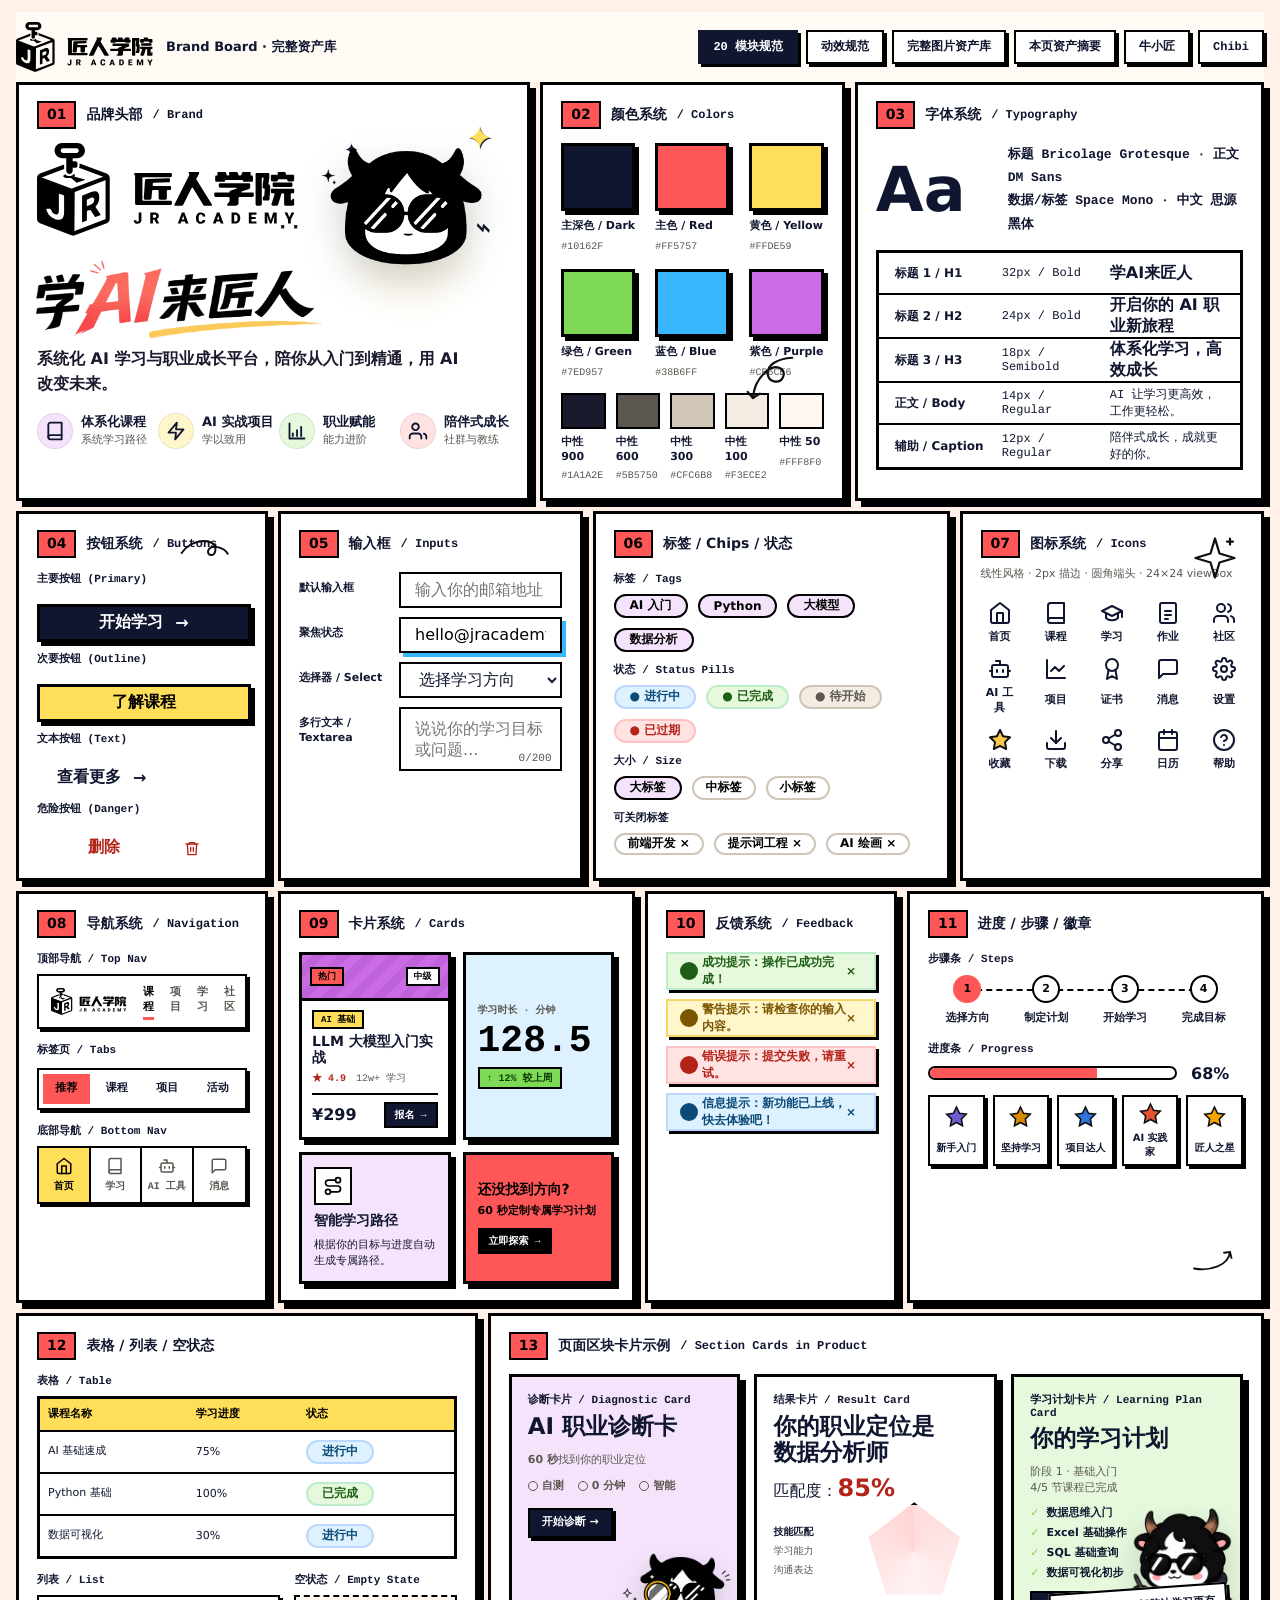
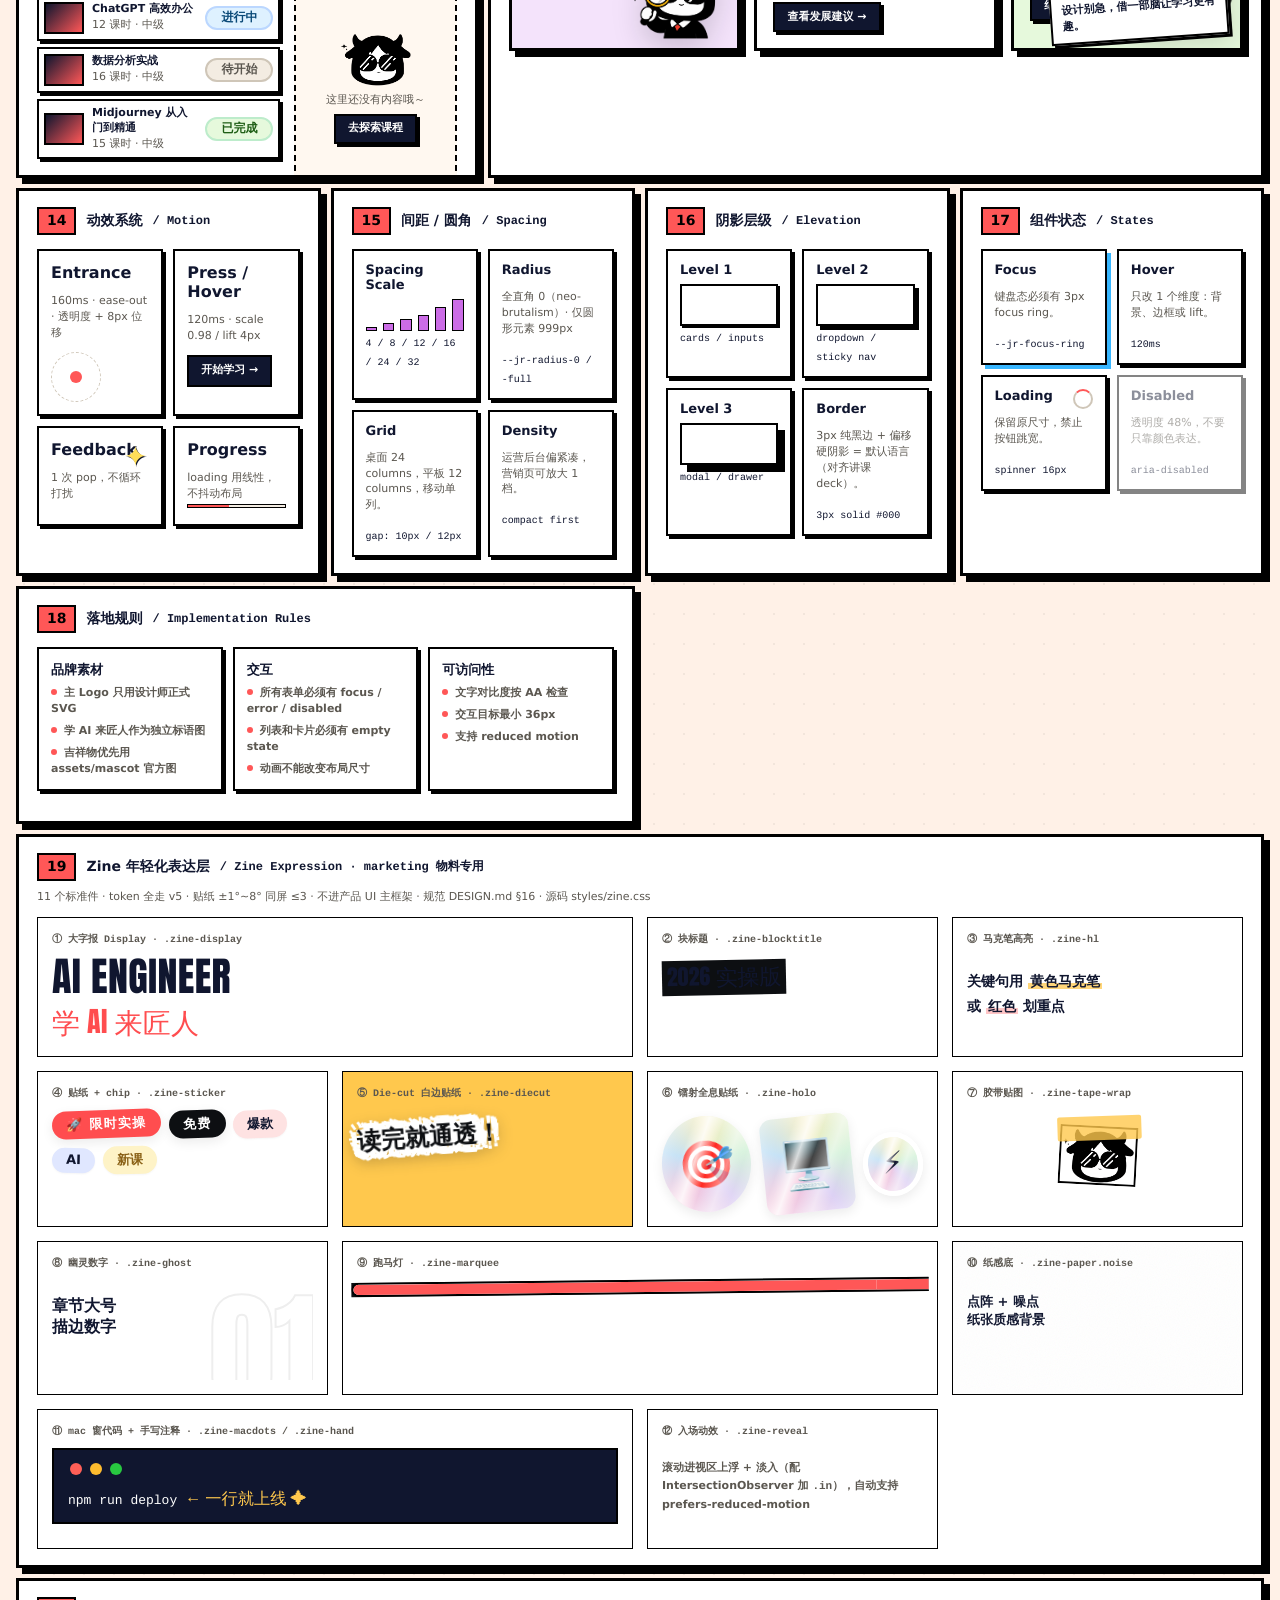
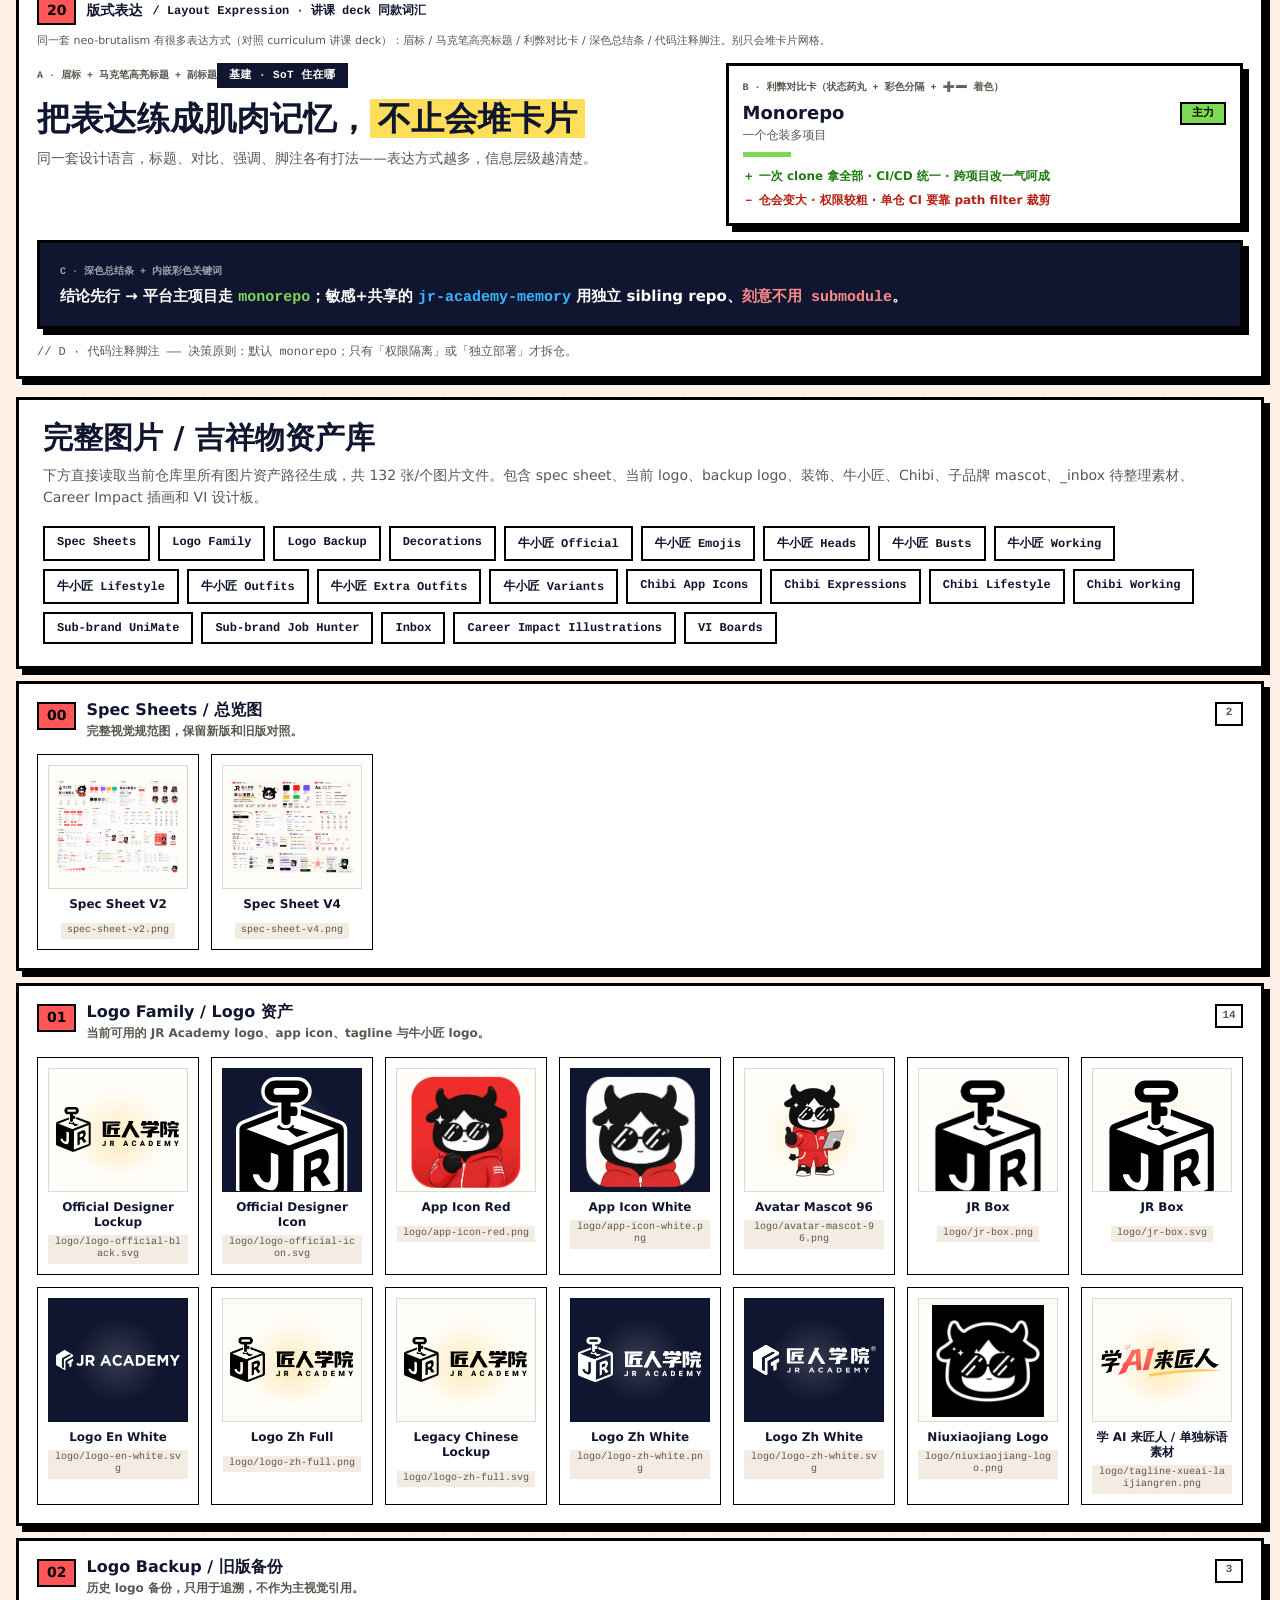
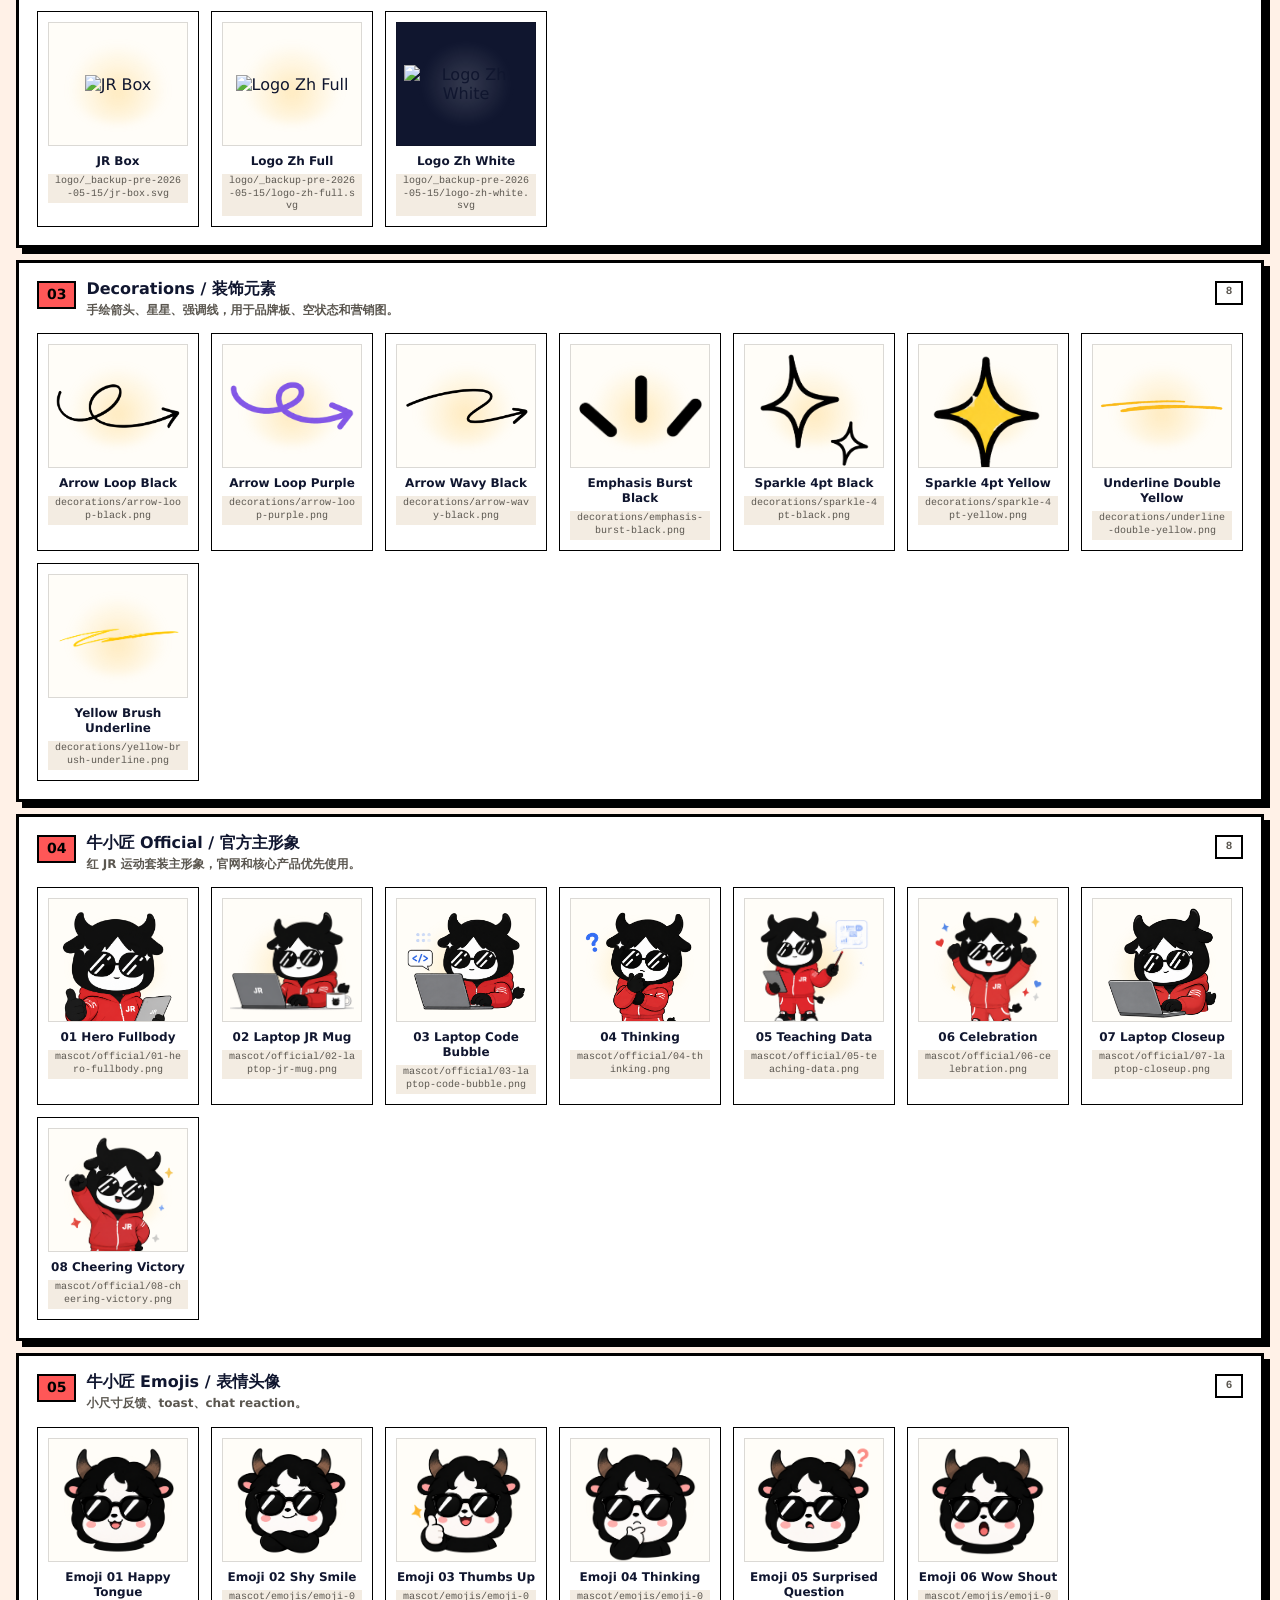
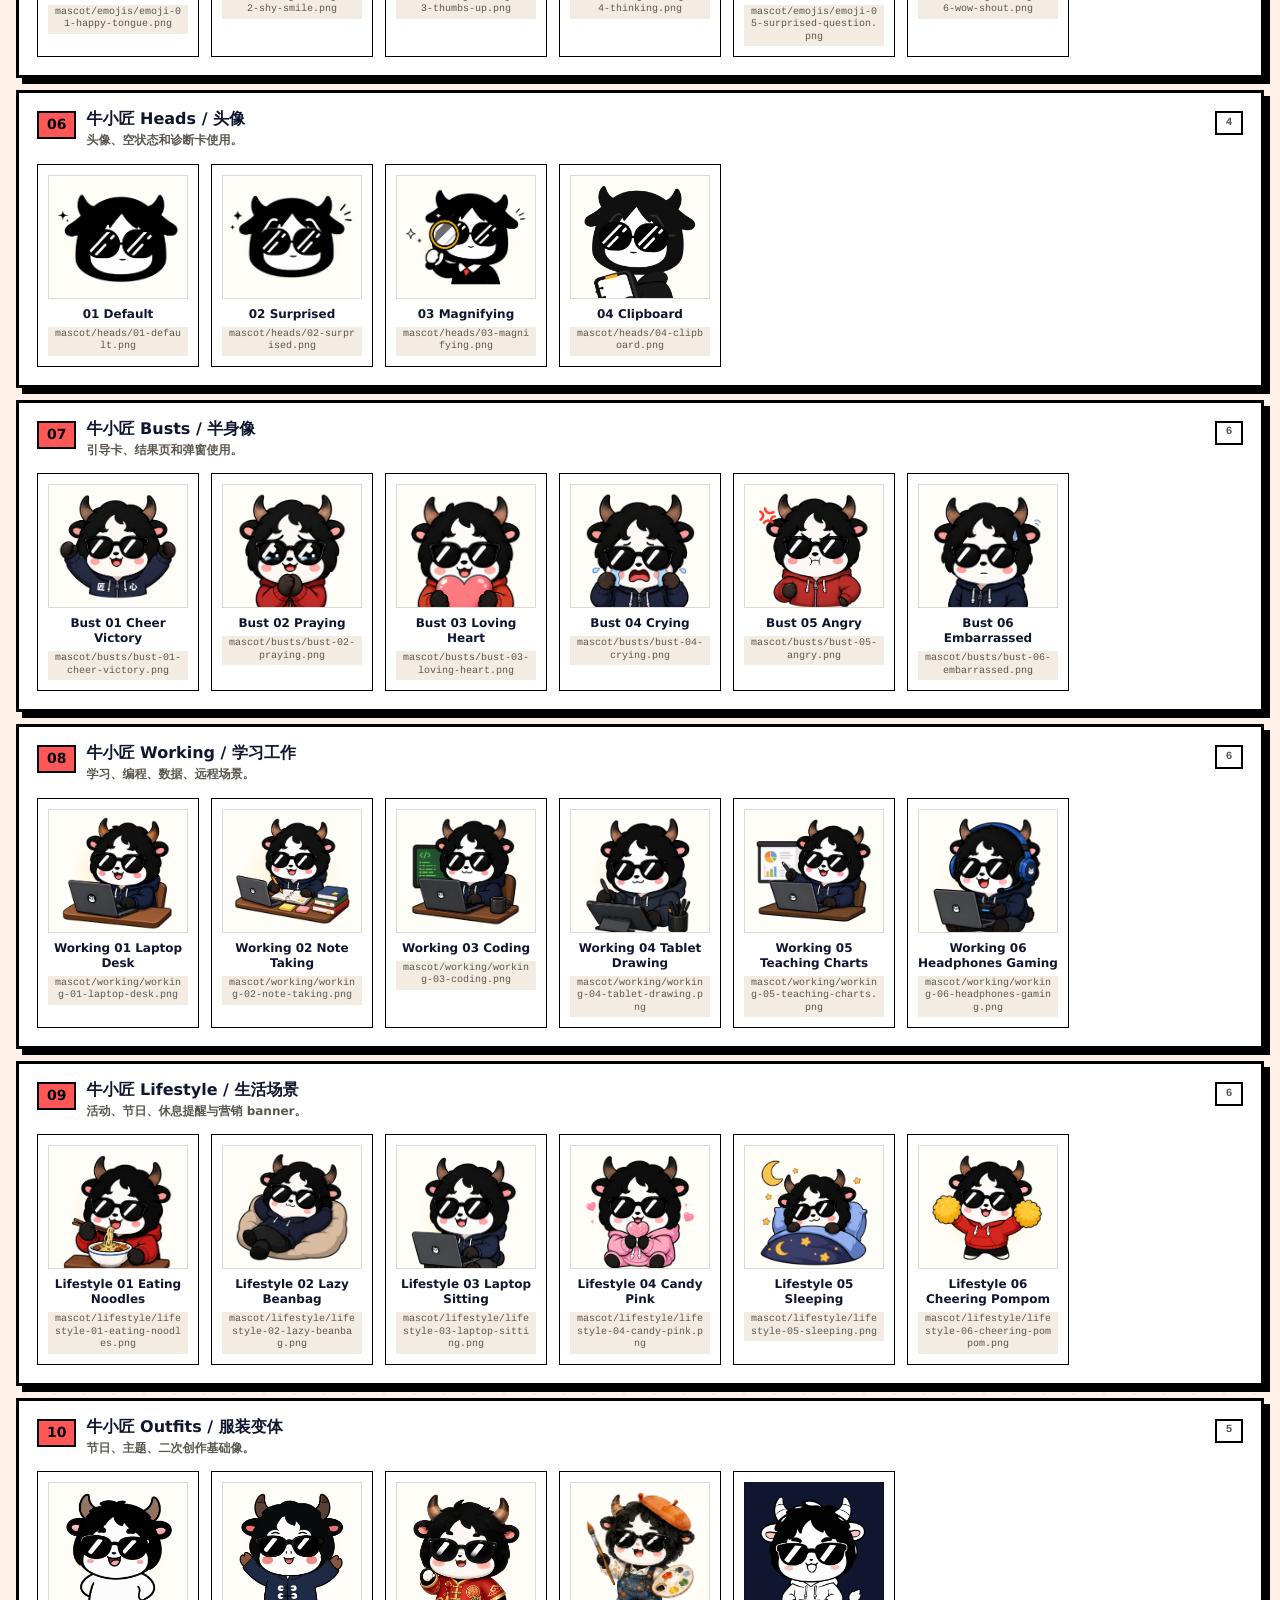
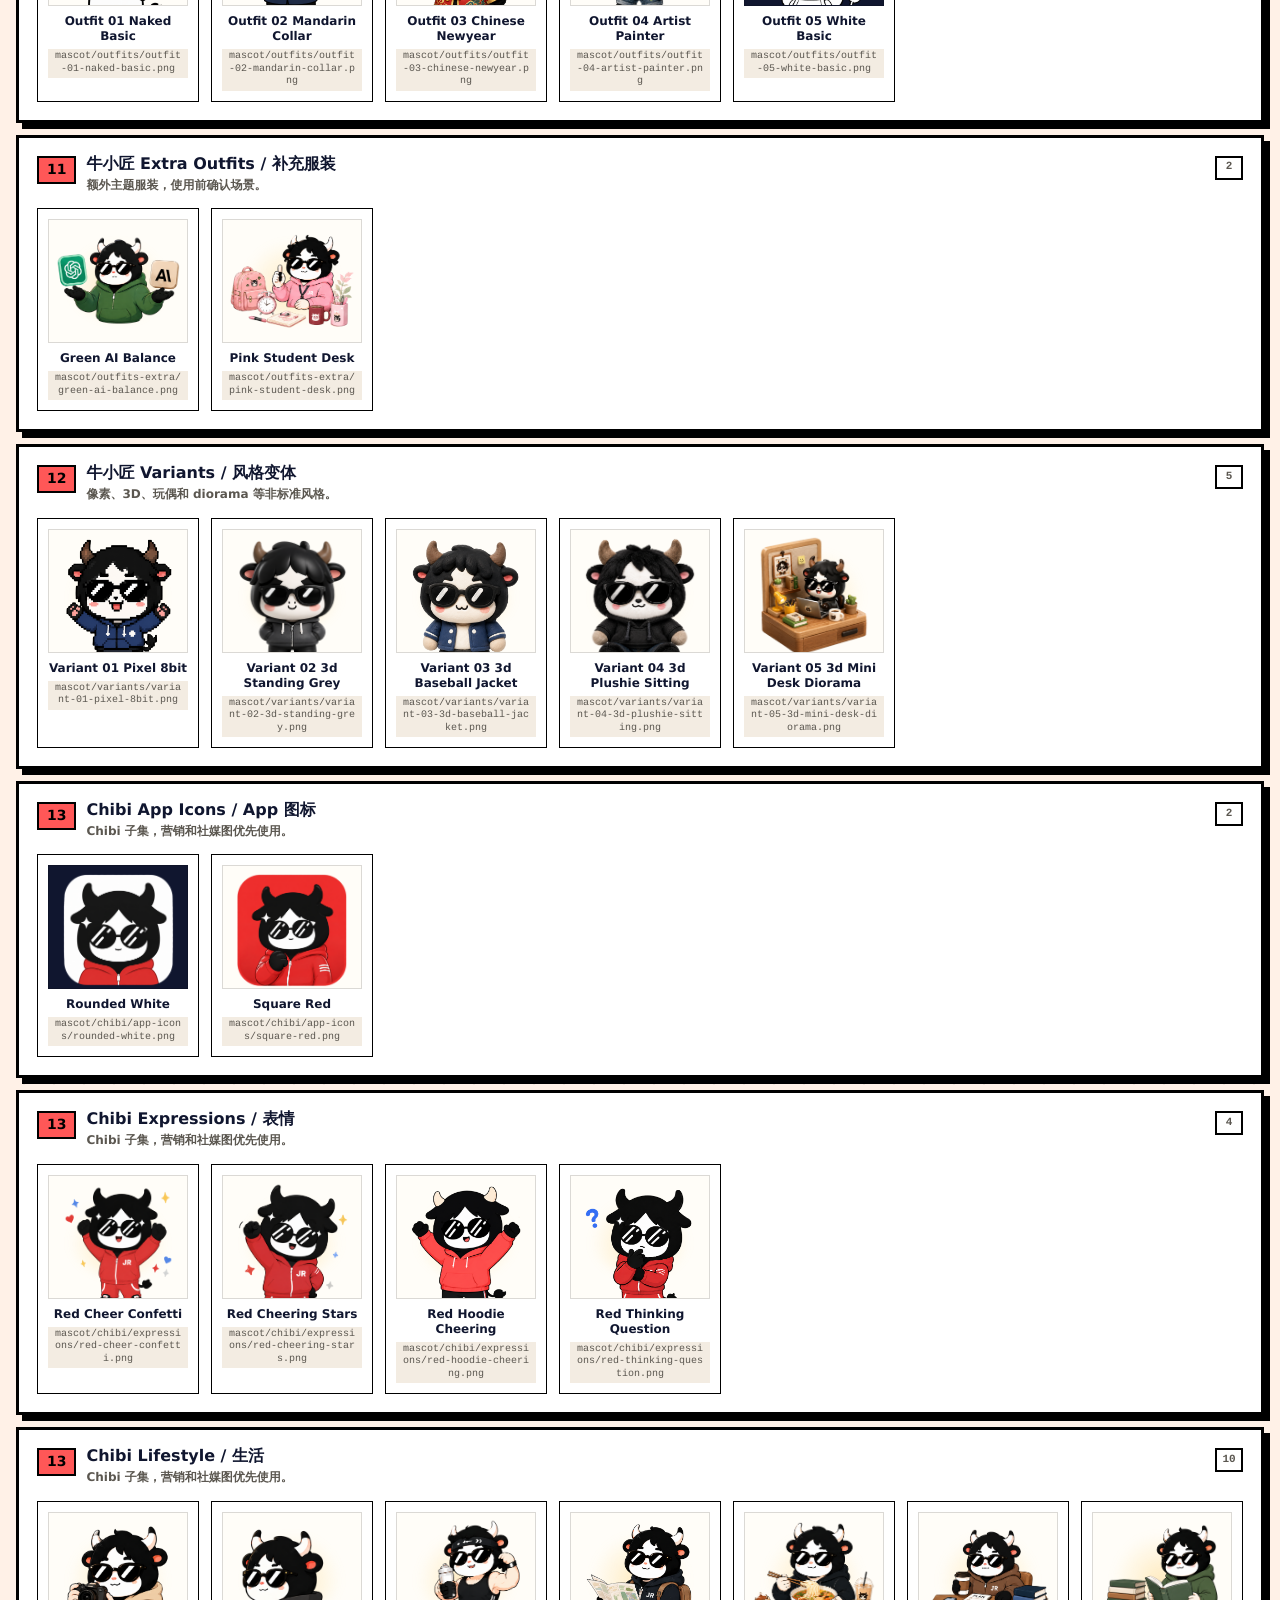
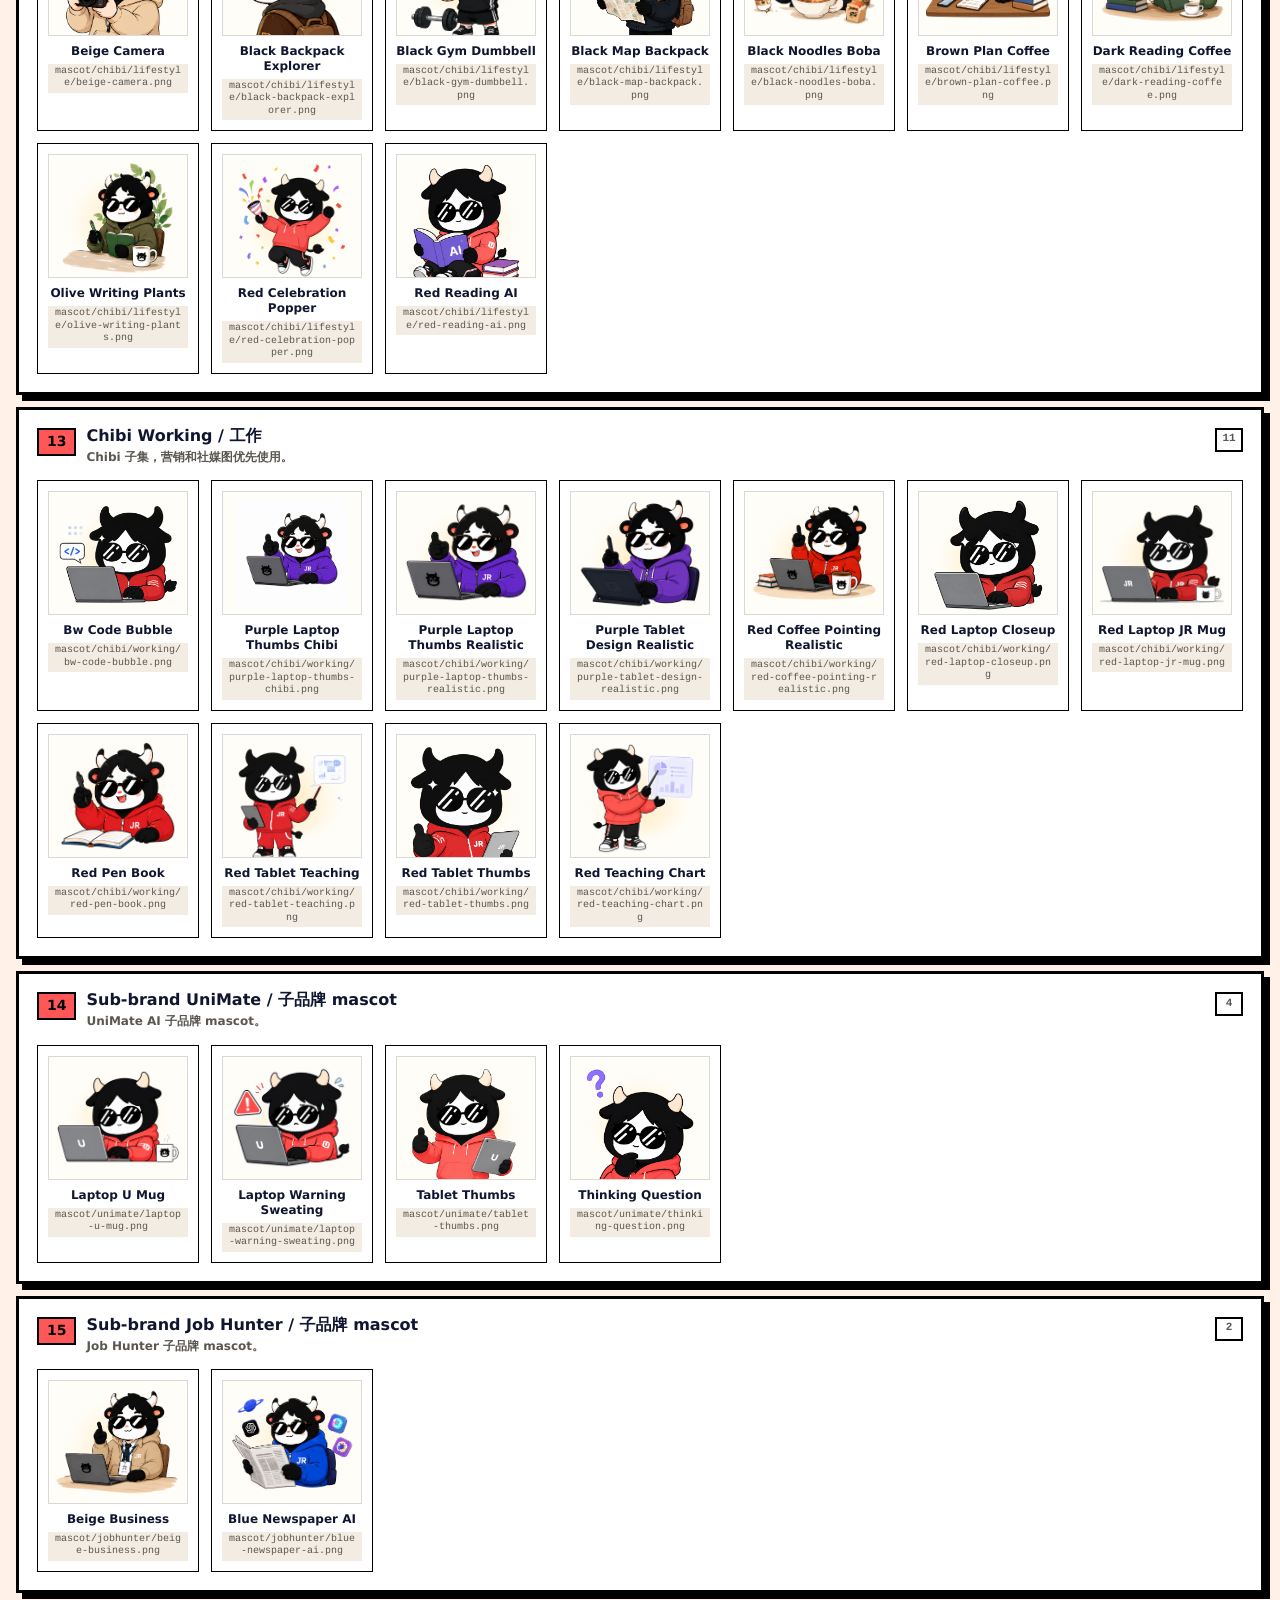
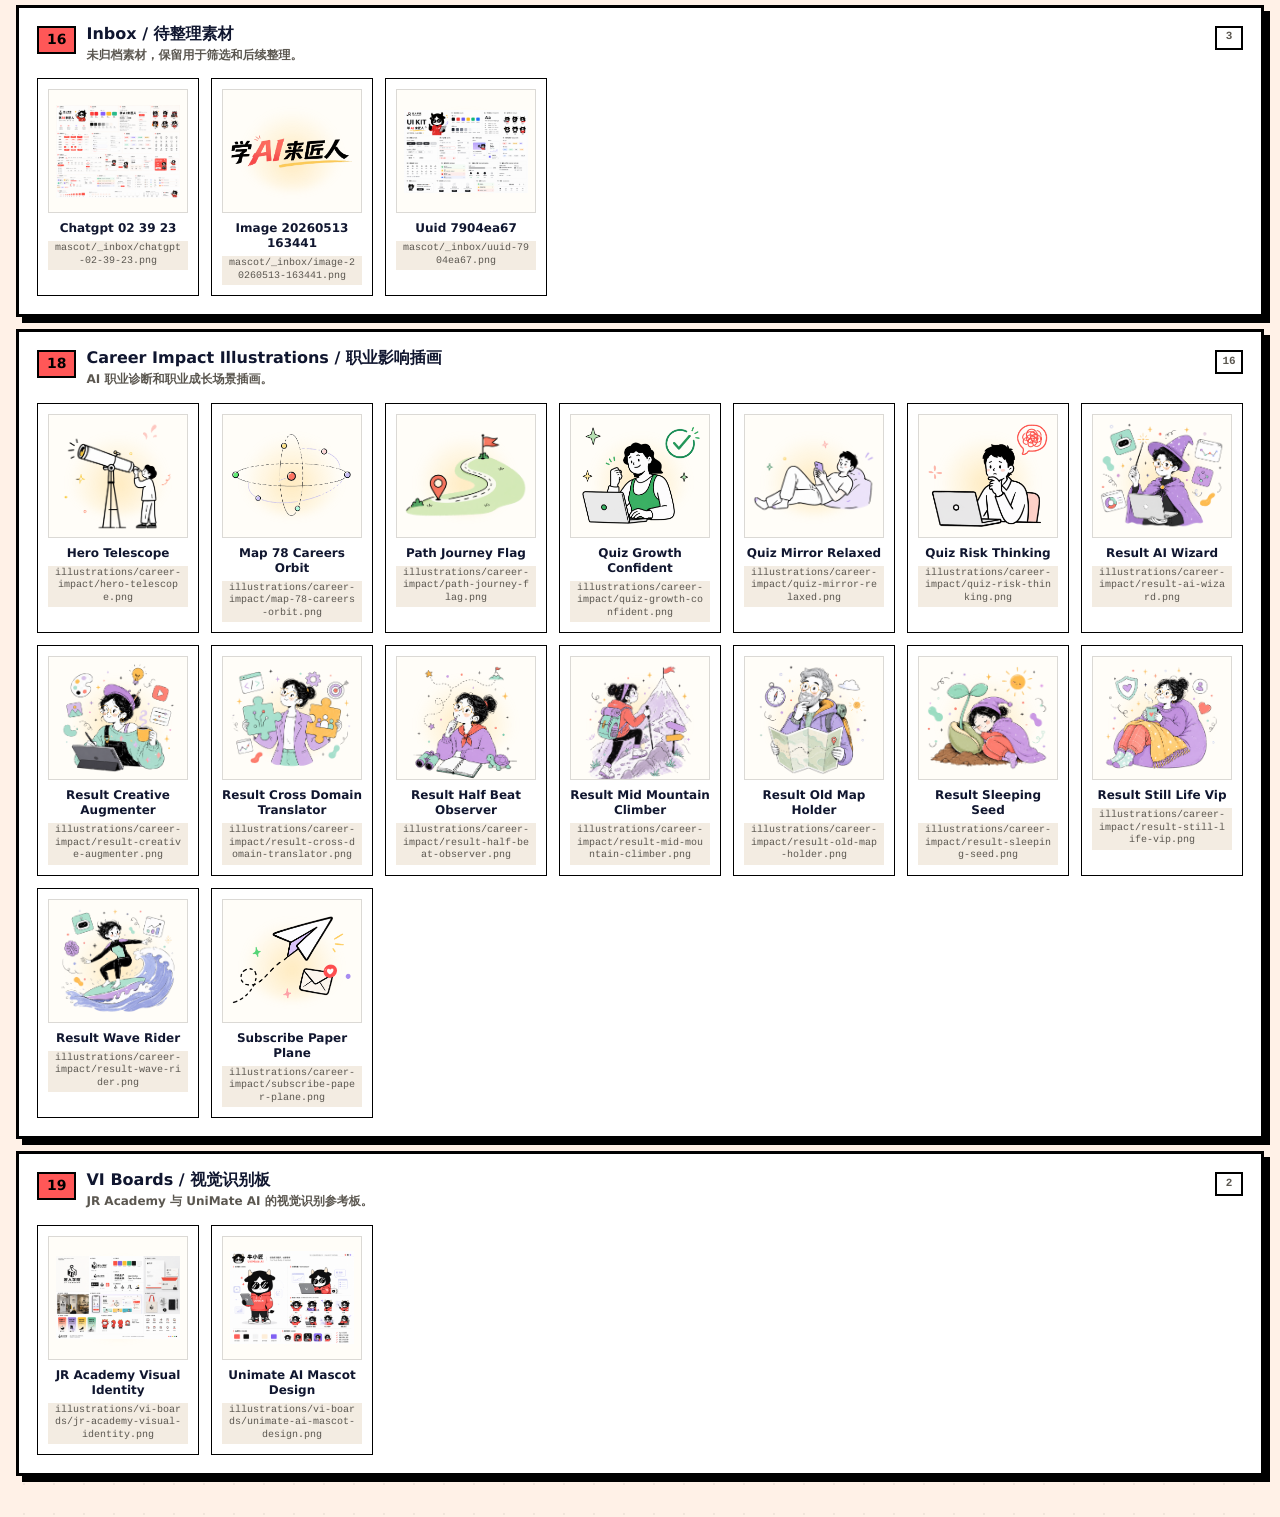
==== commit 76948508: "feat(brand): 新增 panel 20 版式表达 — 把讲课 deck 的表达词汇收成可复用范式 用户反馈:讲课 deck 一张 slide 就有多种表达(眉标/马克笔高亮标题/利弊对比卡/" ====
--- a/index.html
+++ b/index.html
@@ -160,8 +160,33 @@
 .zlabel{font-family:var(--jr-font-mono);font-size:10px;font-weight:700;color:var(--n600)}
 @media(max-width:1100px){.zshow{grid-template-columns:repeat(2,1fr)}}
 @media(max-width:720px){.zshow{grid-template-columns:1fr}.zcell.wide{grid-column:span 1}}
+/* —— 20 版式表达 / Layout Expression（讲课 deck 同款词汇）—— */
+.express{grid-column:span 24}
+.ex-grid{display:grid;grid-template-columns:1.3fr 1fr;gap:16px;margin-bottom:14px}
+.eyebrow{display:inline-block;background:var(--dark);color:#fff;font-family:var(--jr-font-mono);font-size:11px;font-weight:700;letter-spacing:.04em;padding:5px 12px;margin-bottom:12px}
+.mark-title{font-family:var(--jr-font-heading);font-size:clamp(24px,2.6vw,34px);font-weight:800;line-height:1.12;margin:0 0 10px;color:var(--dark)}
+.mk{background:var(--yellow);padding:0 8px;-webkit-box-decoration-break:clone;box-decoration-break:clone}
+.lede{color:var(--n600);font-size:14px;line-height:1.6;margin:0;max-width:560px}
+.cmp-card{border:3px solid #000;background:#fff;box-shadow:6px 6px 0 #000;padding:14px}
+.cmp-head{display:flex;align-items:center;justify-content:space-between;margin-bottom:2px}
+.cmp-head b{font-family:var(--jr-font-heading);font-size:18px}
+.cmp-pill{font-family:var(--jr-font-mono);font-size:11px;font-weight:700;border:2px solid #000;padding:2px 10px;color:#000}
+.cmp-pill.good{background:var(--green)}.cmp-pill.bad{background:var(--red)}.cmp-pill.info{background:var(--blue)}
+.cmp-sub{color:var(--n600);font-size:12px;margin-bottom:8px}
+.cmp-rule{height:5px;width:48px;margin-bottom:10px}
+.cmp-rule.g{background:var(--green)}.cmp-rule.r{background:var(--red)}.cmp-rule.b{background:var(--blue)}
+.pro{color:#1f7a12;font-weight:700;font-size:12px;line-height:1.5;margin:0 0 6px}
+.con{color:var(--red-text);font-weight:700;font-size:12px;line-height:1.5;margin:0}
+.callout{position:relative;background:var(--dark);color:#fff;border:3px solid #000;box-shadow:6px 6px 0 #000;padding:16px 20px;margin-bottom:14px}
+.callout p{margin:6px 0 0;font-size:15px;font-weight:600;line-height:1.6}
+.zlabel.light{color:rgba(255,255,255,.6)}
+.kw-g{color:#7ED957;font-weight:800;font-family:var(--jr-font-mono)}
+.kw-b{color:#38B6FF;font-weight:800;font-family:var(--jr-font-mono)}
+.kw-r{color:#ff8a8a;font-weight:800;font-family:var(--jr-font-mono)}
+.code-note{font-family:var(--jr-font-mono);font-size:12px;color:var(--n600);margin:0}
+@media(max-width:1100px){.ex-grid{grid-template-columns:1fr}}
 </style></head>
-<body><main class="page"><nav class="topbar" aria-label="Brand navigation"><img src="assets/logo/logo-official-black.svg" alt="JR Academy" /><strong>Brand Board · 完整资产库</strong><div class="toplinks"><a class="primary" href="#brand-board">18 模块规范</a><a href="#motion-system">动效规范</a><a href="assets.html">完整图片资产库</a><a href="#asset-library">本页资产摘要</a><a href="#asset-04">牛小匠</a><a href="#asset-13">Chibi</a></div></nav>
+<body><main class="page"><nav class="topbar" aria-label="Brand navigation"><img src="assets/logo/logo-official-black.svg" alt="JR Academy" /><strong>Brand Board · 完整资产库</strong><div class="toplinks"><a class="primary" href="#brand-board">20 模块规范</a><a href="#motion-system">动效规范</a><a href="assets.html">完整图片资产库</a><a href="#asset-library">本页资产摘要</a><a href="#asset-04">牛小匠</a><a href="#asset-13">Chibi</a></div></nav>
 <section id="brand-board" class="board-grid">
 <section class="panel brand"><header class="title"><span class="num">01</span><span>品牌头部</span><span class="en">/ Brand</span></header><img class="brand-logo" src="assets/logo/logo-official-black.svg" alt="匠人学院 JR Academy" /><img class="tagline-art" src="assets/logo/tagline-xueai-laijiangren.png" alt="学 AI 来匠人单独标语素材" /><p class="brand-copy">系统化 AI 学习与职业成长平台，陪你从入门到精通，用 AI 改变未来。</p><div class="brand-pills"><div class="brand-pill"><span class="pill-ico p"><svg viewBox="0 0 24 24" fill="none" stroke="currentColor" stroke-linecap="round" stroke-linejoin="round"><path d="M4 19.5A2.5 2.5 0 0 1 6.5 17H20"/><path d="M6.5 2H20v20H6.5A2.5 2.5 0 0 1 4 19.5v-15A2.5 2.5 0 0 1 6.5 2z"/></svg></span><span><strong>体系化课程</strong><span>系统学习路径</span></span></div><div class="brand-pill"><span class="pill-ico y"><svg viewBox="0 0 24 24" fill="none" stroke="currentColor" stroke-linecap="round" stroke-linejoin="round"><path d="M13 2 3 14h9l-1 8 10-12h-9z"/></svg></span><span><strong>AI 实战项目</strong><span>学以致用</span></span></div><div class="brand-pill"><span class="pill-ico g"><svg viewBox="0 0 24 24" fill="none" stroke="currentColor" stroke-linecap="round" stroke-linejoin="round"><path d="M3 3v18h18"/><path d="M7 15v3M12 11v7M17 7v11"/></svg></span><span><strong>职业赋能</strong><span>能力进阶</span></span></div><div class="brand-pill"><span class="pill-ico r"><svg viewBox="0 0 24 24" fill="none" stroke="currentColor" stroke-linecap="round" stroke-linejoin="round"><path d="M16 21v-2a4 4 0 0 0-4-4H6a4 4 0 0 0-4 4v2"/><circle cx="9" cy="7" r="4"/><path d="M22 21v-2a4 4 0 0 0-3-3.87"/></svg></span><span><strong>陪伴式成长</strong><span>社群与教练</span></span></div></div><img class="brand-mascot" src="assets/mascot/heads/01-default.png" alt="牛小匠头像" /><span class="doodle" style="right:34px;top:34px;font-size:32px;color:var(--yellow);text-shadow:1px 1px 0 var(--dark);">✦</span><span class="doodle spark2">✦</span><span class="doodle spark3">· ·</span><span class="doodle lines">⌁</span></section>
 <section class="panel colors"><header class="title"><span class="num">02</span><span>颜色系统</span><span class="en">/ Colors</span></header><div class="color-grid"><div class="swatch"><div class="box dark"></div><strong>主深色 / Dark</strong><code>#10162F</code></div><div class="swatch"><div class="box red"></div><strong>主色 / Red</strong><code>#FF5757</code></div><div class="swatch"><div class="box yellow"></div><strong>黄色 / Yellow</strong><code>#FFDE59</code></div><div class="swatch"><div class="box green"></div><strong>绿色 / Green</strong><code>#7ED957</code></div><div class="swatch"><div class="box blue"></div><strong>蓝色 / Blue</strong><code>#38B6FF</code></div><div class="swatch"><div class="box purple"></div><strong>紫色 / Purple</strong><code>#CB6CE6</code></div></div><div class="neutral-row"><div class="neutral"><div class="nbox" style="background:#1a1a2e"></div><strong>中性 900</strong><code>#1A1A2E</code></div><div class="neutral"><div class="nbox" style="background:#5b5750"></div><strong>中性 600</strong><code>#5B5750</code></div><div class="neutral"><div class="nbox" style="background:#cfc6b8"></div><strong>中性 300</strong><code>#CFC6B8</code></div><div class="neutral"><div class="nbox" style="background:#f3ece2"></div><strong>中性 100</strong><code>#F3ECE2</code></div><div class="neutral"><div class="nbox" style="background:#fff8f0"></div><strong>中性 50</strong><code>#FFF8F0</code></div></div><svg class="curve-arrow" viewBox="0 0 80 80" fill="none"><path d="M62 18c-17 1-29 8-28 19 1 9 13 11 17 4 5-8-5-18-18-8-10 8-15 18-16 31" stroke="#0D0F12" stroke-width="2.5" stroke-linecap="round"/><path d="M11 57l6 7 8-5" stroke="#0D0F12" stroke-width="2.5" stroke-linecap="round" stroke-linejoin="round"/></svg></section>
@@ -221,6 +246,14 @@
 <div class="zcell wide"><span class="zlabel">⑪ mac 窗代码 + 手写注释 · .zine-macdots / .zine-hand</span><div class="zine-macdots" style="background:#10162f;color:#fff;font-family:var(--jr-font-mono);font-size:13px;border:2px solid #000;padding-left:14px;padding-bottom:12px;padding-right:12px">npm run deploy <span class="zine-hand" style="color:var(--jr-yellow)">← 一行就上线 ✦</span></div></div>
 <div class="zcell"><span class="zlabel">⑫ 入场动效 · .zine-reveal</span><p class="small" style="font-weight:600;line-height:1.6">滚动进视区上浮 + 淡入（配 IntersectionObserver 加 <code>.in</code>），自动支持 prefers-reduced-motion</p></div>
 </div></section>
+<section class="panel express"><header class="title"><span class="num">20</span><span>版式表达</span><span class="en">/ Layout Expression · 讲课 deck 同款词汇</span></header><p class="small" style="margin:-6px 0 14px">同一套 neo-brutalism 有很多表达方式（对照 curriculum 讲课 deck）：眉标 / 马克笔高亮标题 / 利弊对比卡 / 深色总结条 / 代码注释脚注。别只会堆卡片网格。</p>
+<div class="ex-grid">
+<div class="ex-anatomy"><span class="zlabel">A · 眉标 + 马克笔高亮标题 + 副标题</span><div class="eyebrow">基建 · SoT 住在哪</div><h3 class="mark-title">把表达练成肌肉记忆，<span class="mk">不止会堆卡片</span></h3><p class="lede">同一套设计语言，标题、对比、强调、脚注各有打法——表达方式越多，信息层级越清楚。</p></div>
+<div class="cmp-card"><span class="zlabel" style="display:block;margin-bottom:8px">B · 利弊对比卡（状态药丸 + 彩色分隔 + ➕➖ 着色）</span><div class="cmp-head"><b>Monorepo</b><span class="cmp-pill good">主力</span></div><div class="cmp-sub">一个仓装多项目</div><div class="cmp-rule g"></div><p class="pro">＋ 一次 clone 拿全部 · CI/CD 统一 · 跨项目改一气呵成</p><p class="con">－ 仓会变大 · 权限较粗 · 单仓 CI 要靠 path filter 裁剪</p></div>
+</div>
+<div class="callout"><span class="zlabel light">C · 深色总结条 + 内嵌彩色关键词</span><p>结论先行 → 平台主项目走 <span class="kw-g">monorepo</span>；敏感+共享的 <span class="kw-b">jr-academy-memory</span> 用独立 sibling repo、<span class="kw-r">刻意不用 submodule</span>。</p></div>
+<p class="code-note">// D · 代码注释脚注 —— 决策原则：默认 monorepo；只有「权限隔离」或「独立部署」才拆仓。</p>
+</section>
 </section>
 <section id="asset-library" class="asset-library"><div class="library-hero"><h1>完整图片 / 吉祥物资产库</h1><p>下方直接读取当前仓库里所有图片资产路径生成，共 132 张/个图片文件。包含 spec sheet、当前 logo、backup logo、装饰、牛小匠、Chibi、子品牌 mascot、_inbox 待整理素材、Career Impact 插画和 VI 设计板。</p><div class="toc"><a href="#asset-00">Spec Sheets</a><a href="#asset-01">Logo Family</a><a href="#asset-02">Logo Backup</a><a href="#asset-03">Decorations</a><a href="#asset-04">牛小匠 Official</a><a href="#asset-05">牛小匠 Emojis</a><a href="#asset-06">牛小匠 Heads</a><a href="#asset-07">牛小匠 Busts</a><a href="#asset-08">牛小匠 Working</a><a href="#asset-09">牛小匠 Lifestyle</a><a href="#asset-10">牛小匠 Outfits</a><a href="#asset-11">牛小匠 Extra Outfits</a><a href="#asset-12">牛小匠 Variants</a><a href="#asset-13">Chibi App Icons</a><a href="#asset-13">Chibi Expressions</a><a href="#asset-13">Chibi Lifestyle</a><a href="#asset-13">Chibi Working</a><a href="#asset-14">Sub-brand UniMate</a><a href="#asset-15">Sub-brand Job Hunter</a><a href="#asset-16">Inbox</a><a href="#asset-18">Career Impact Illustrations</a><a href="#asset-19">VI Boards</a></div></div>
       <section class="asset-section" id="asset-00">
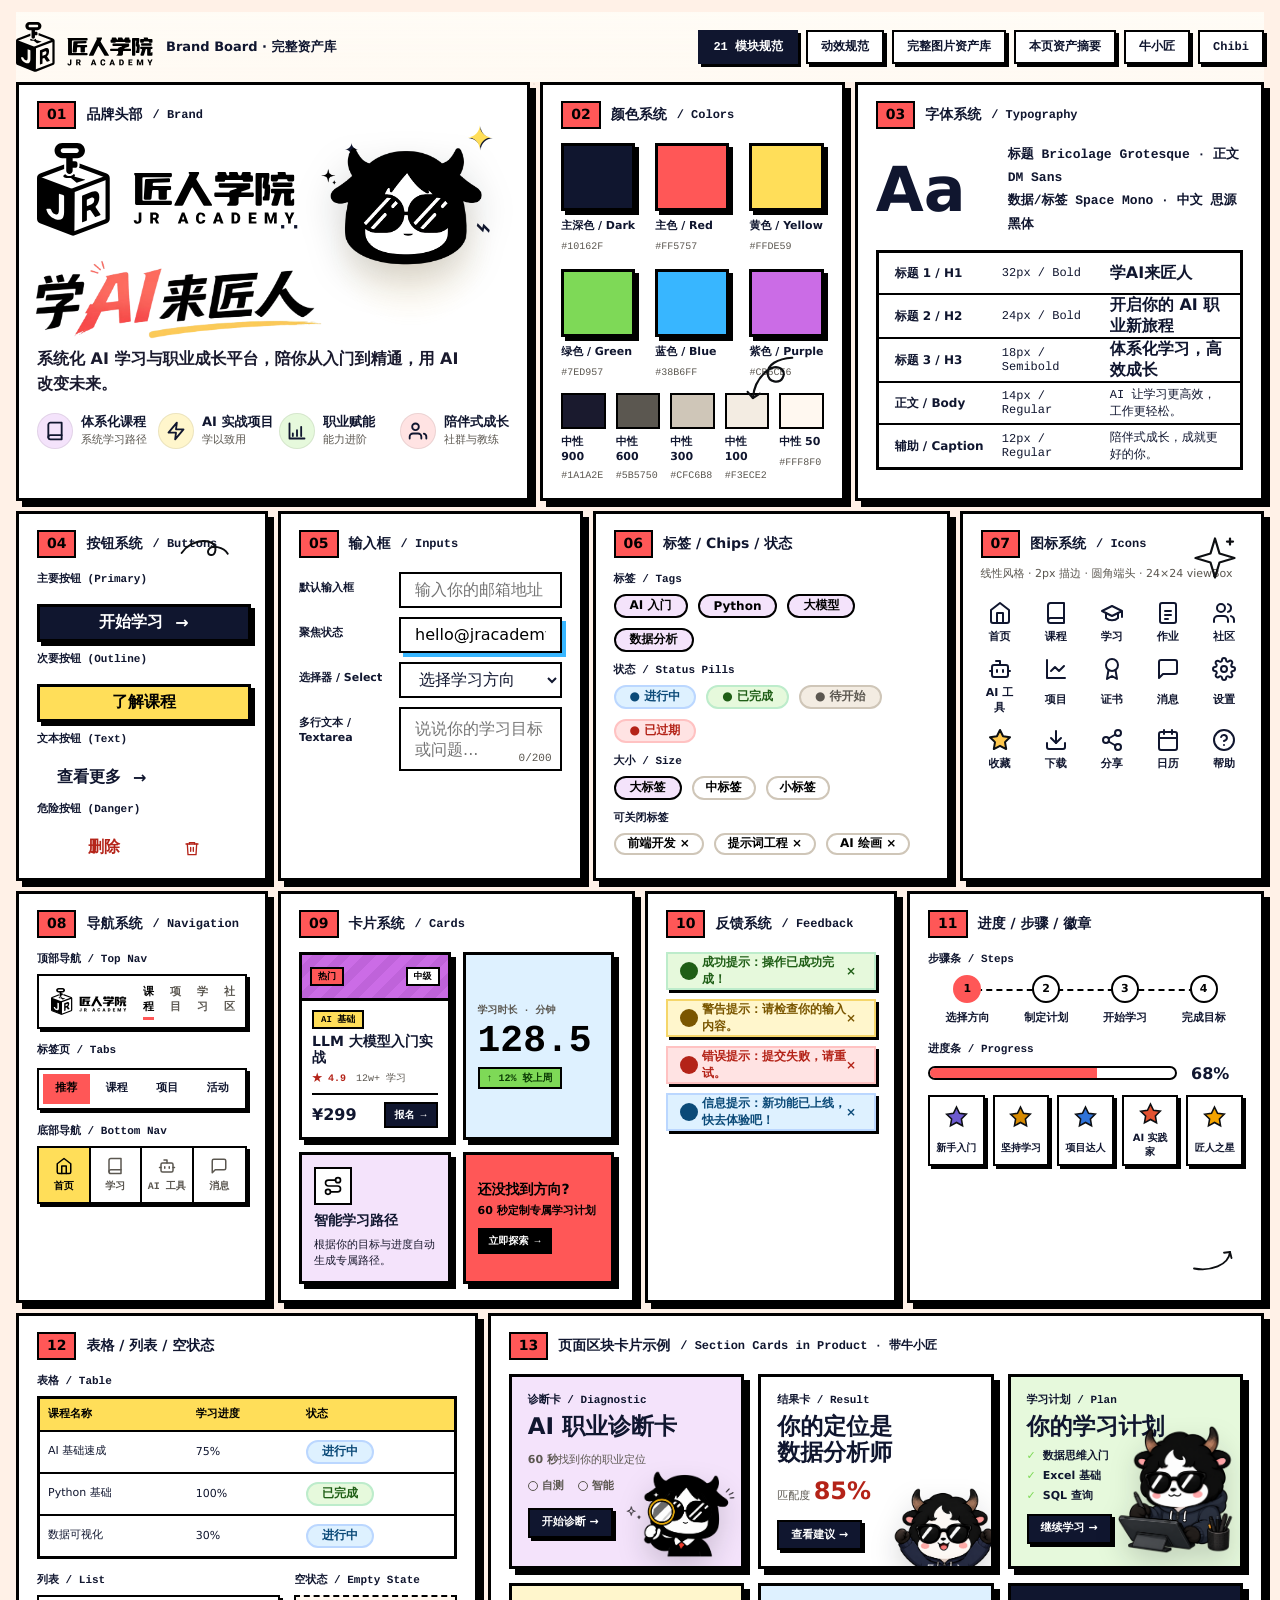
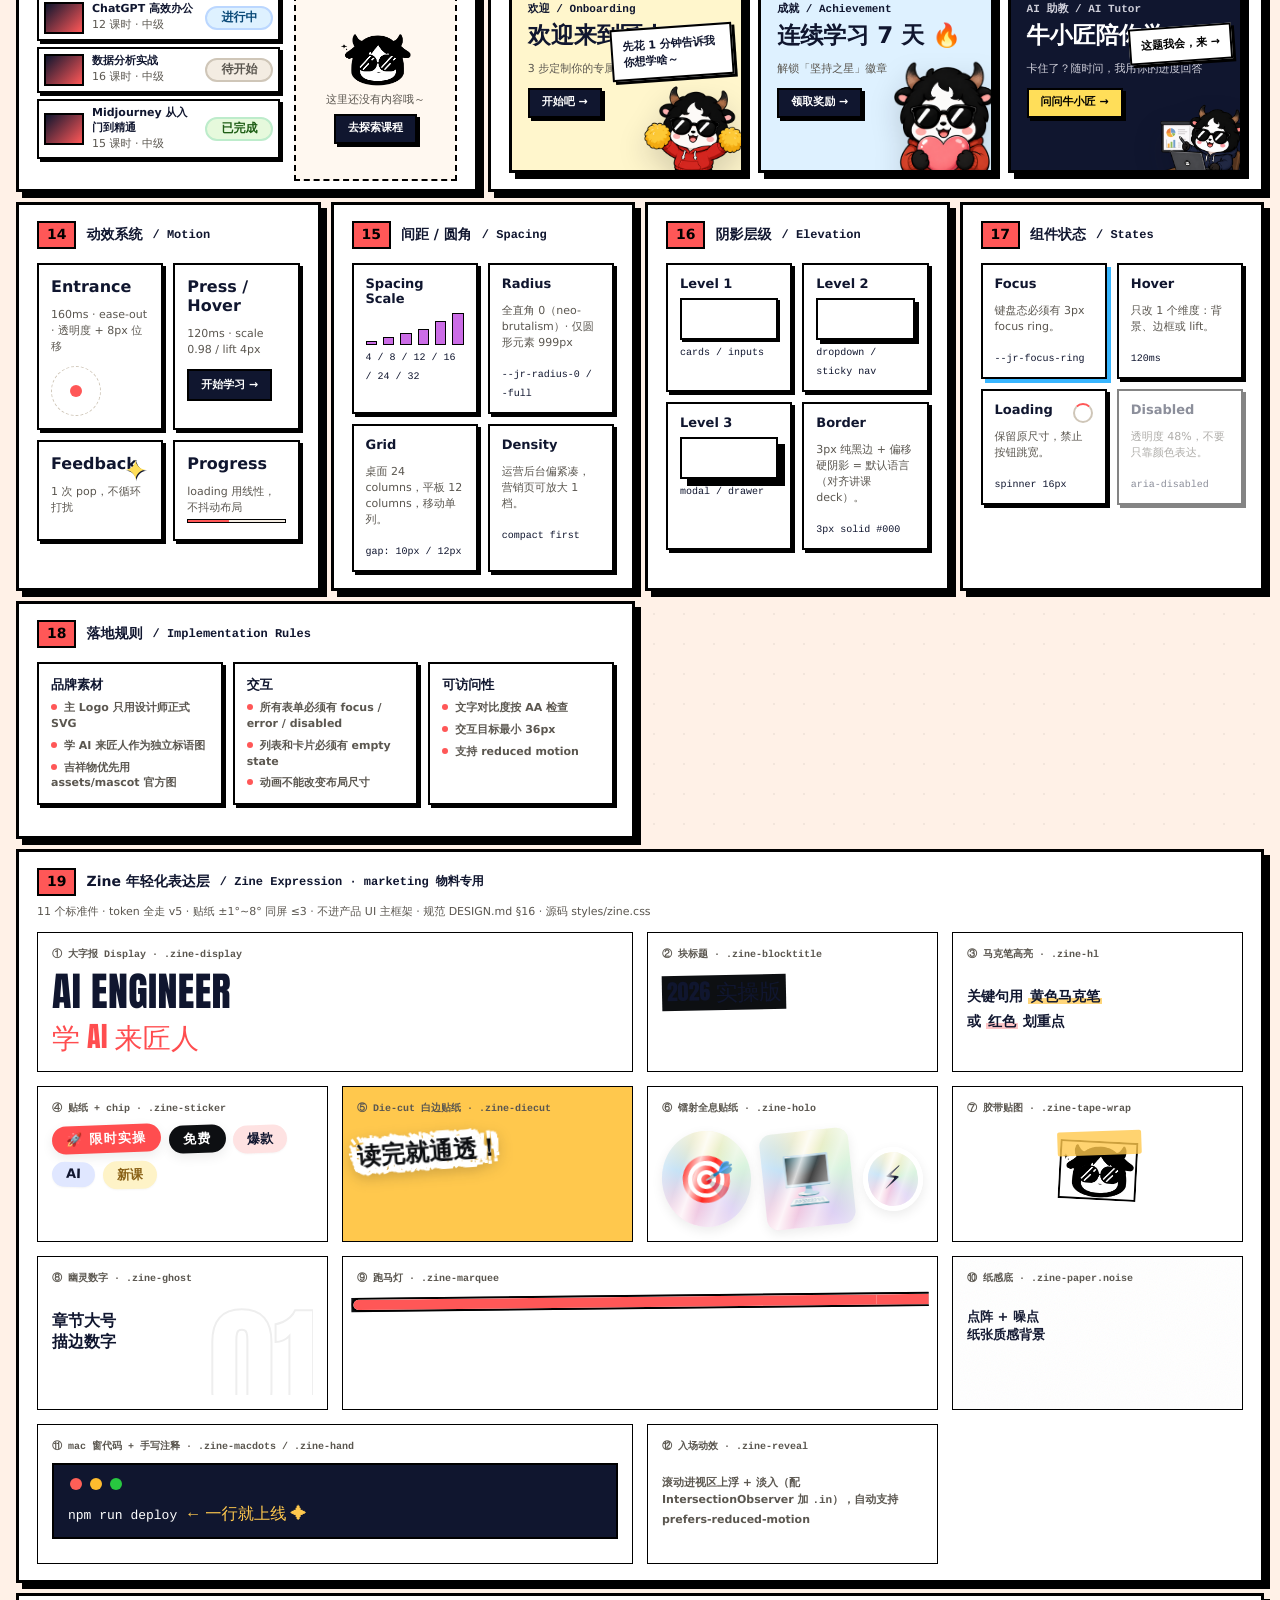
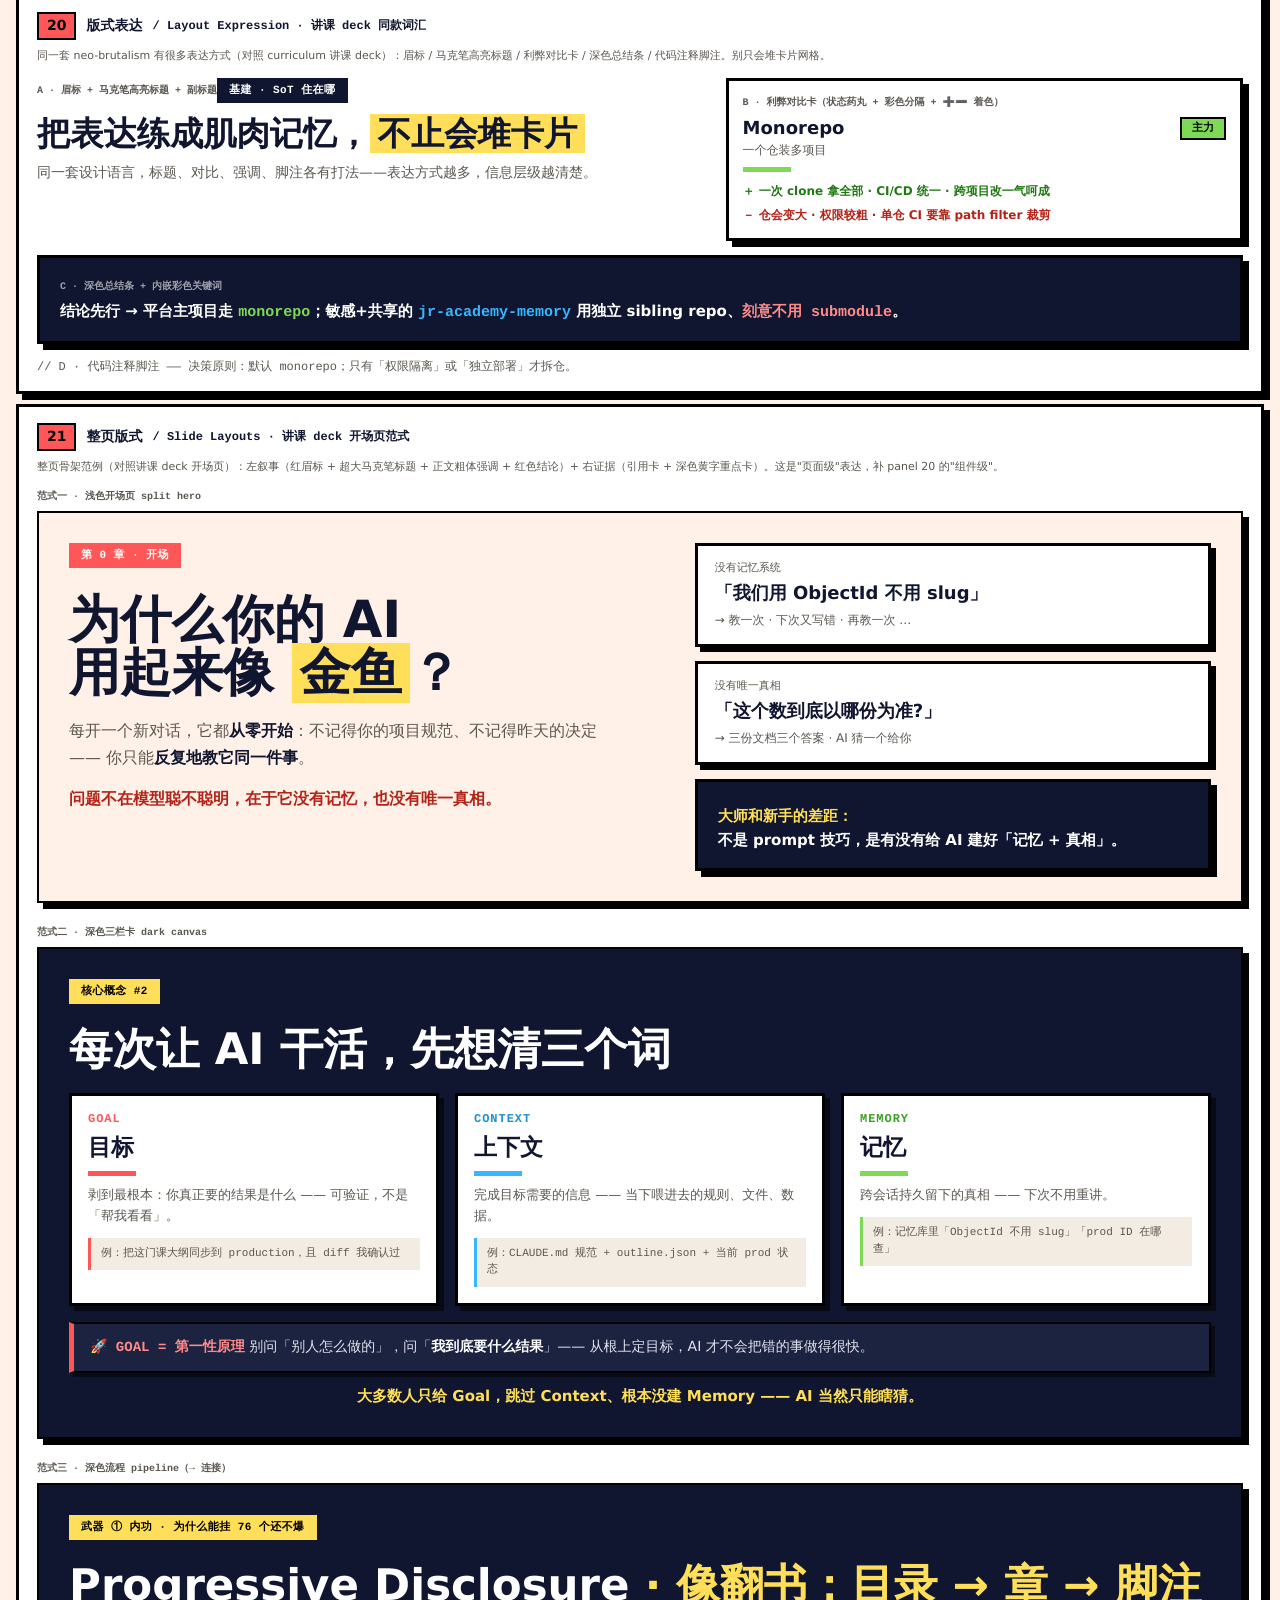
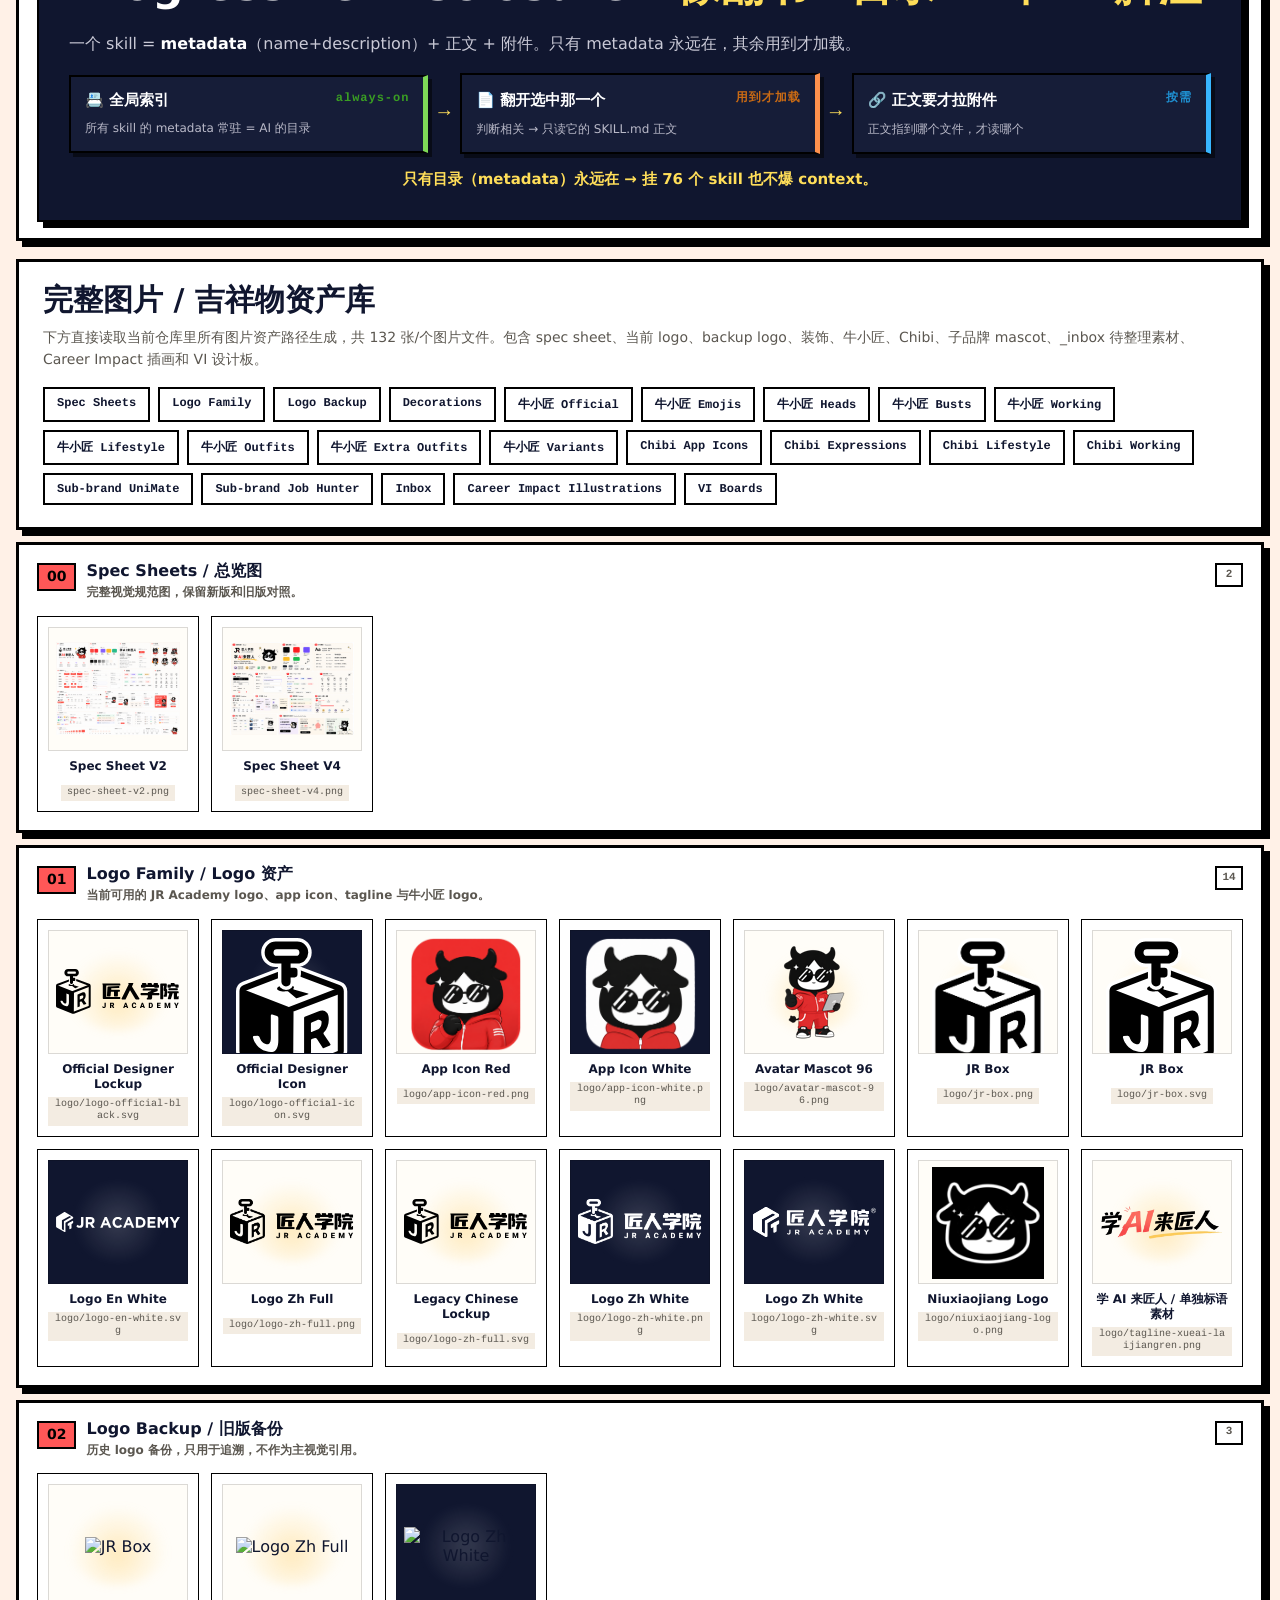
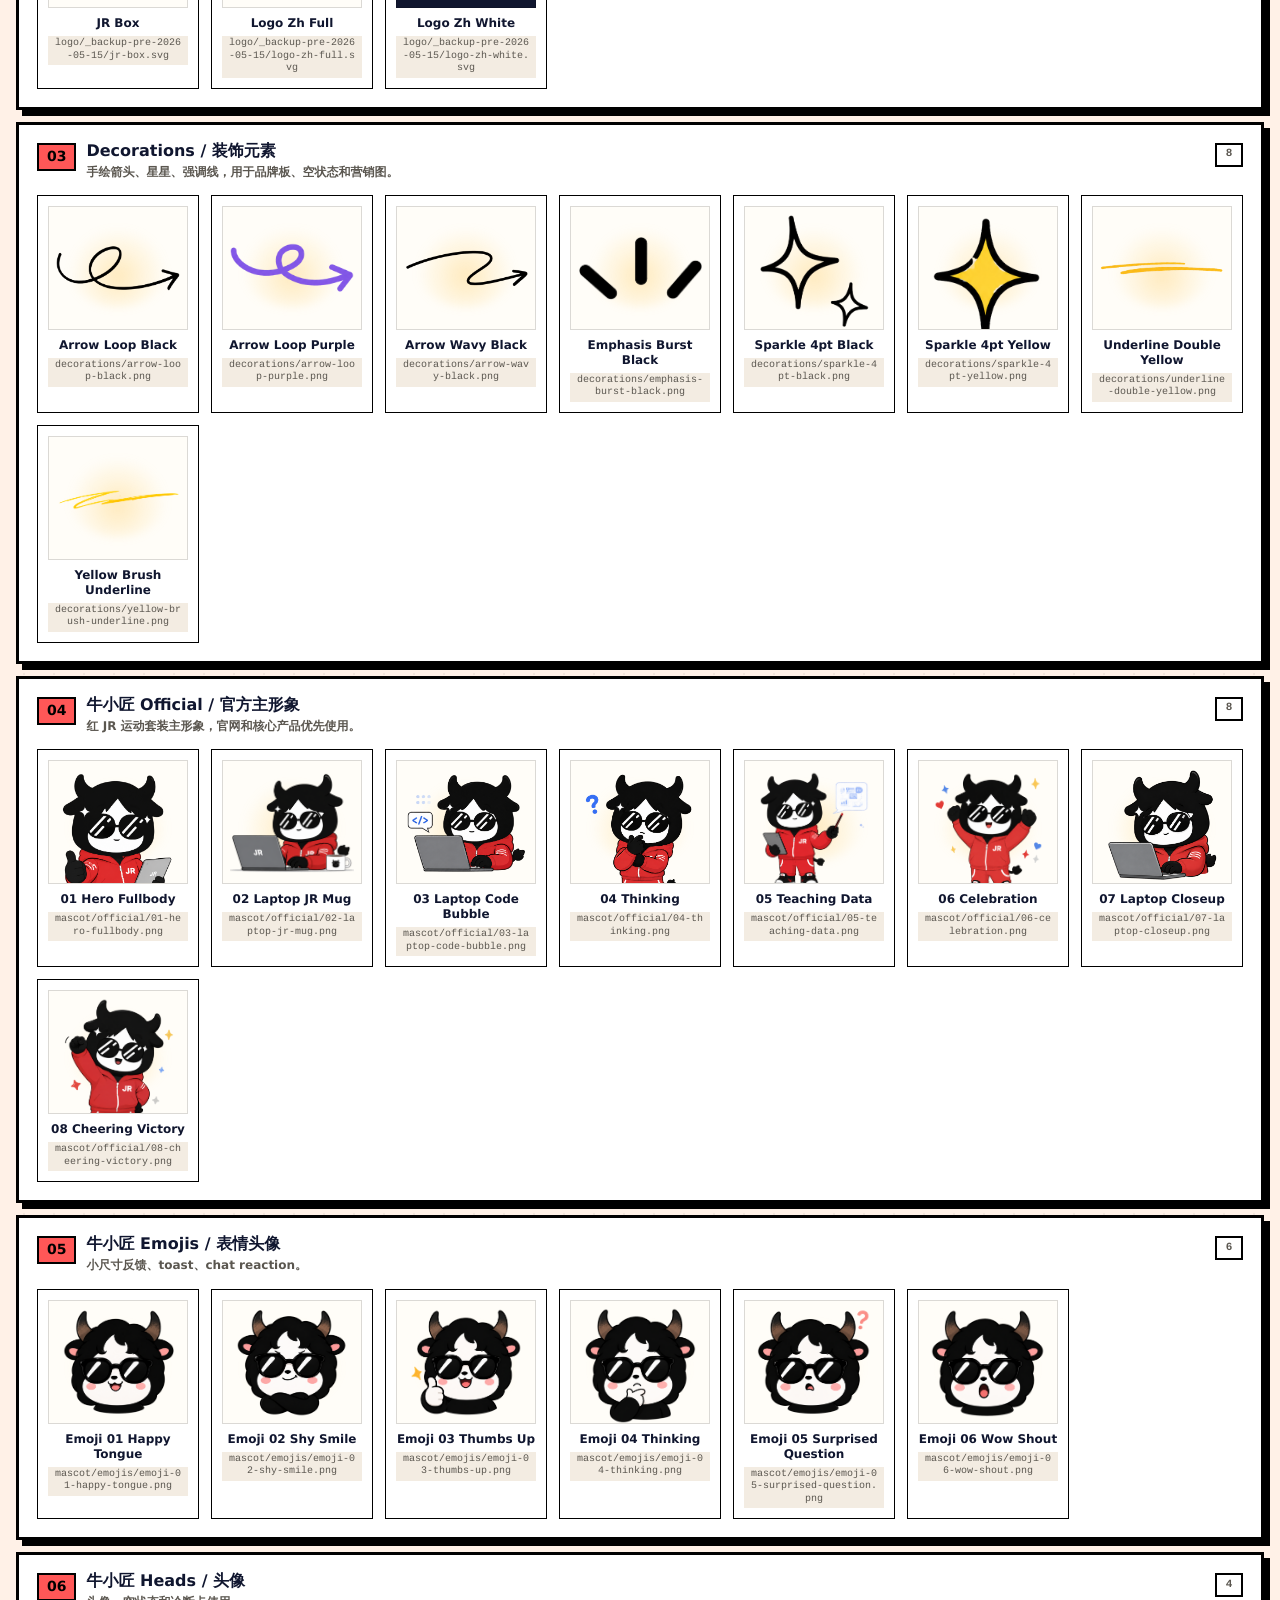
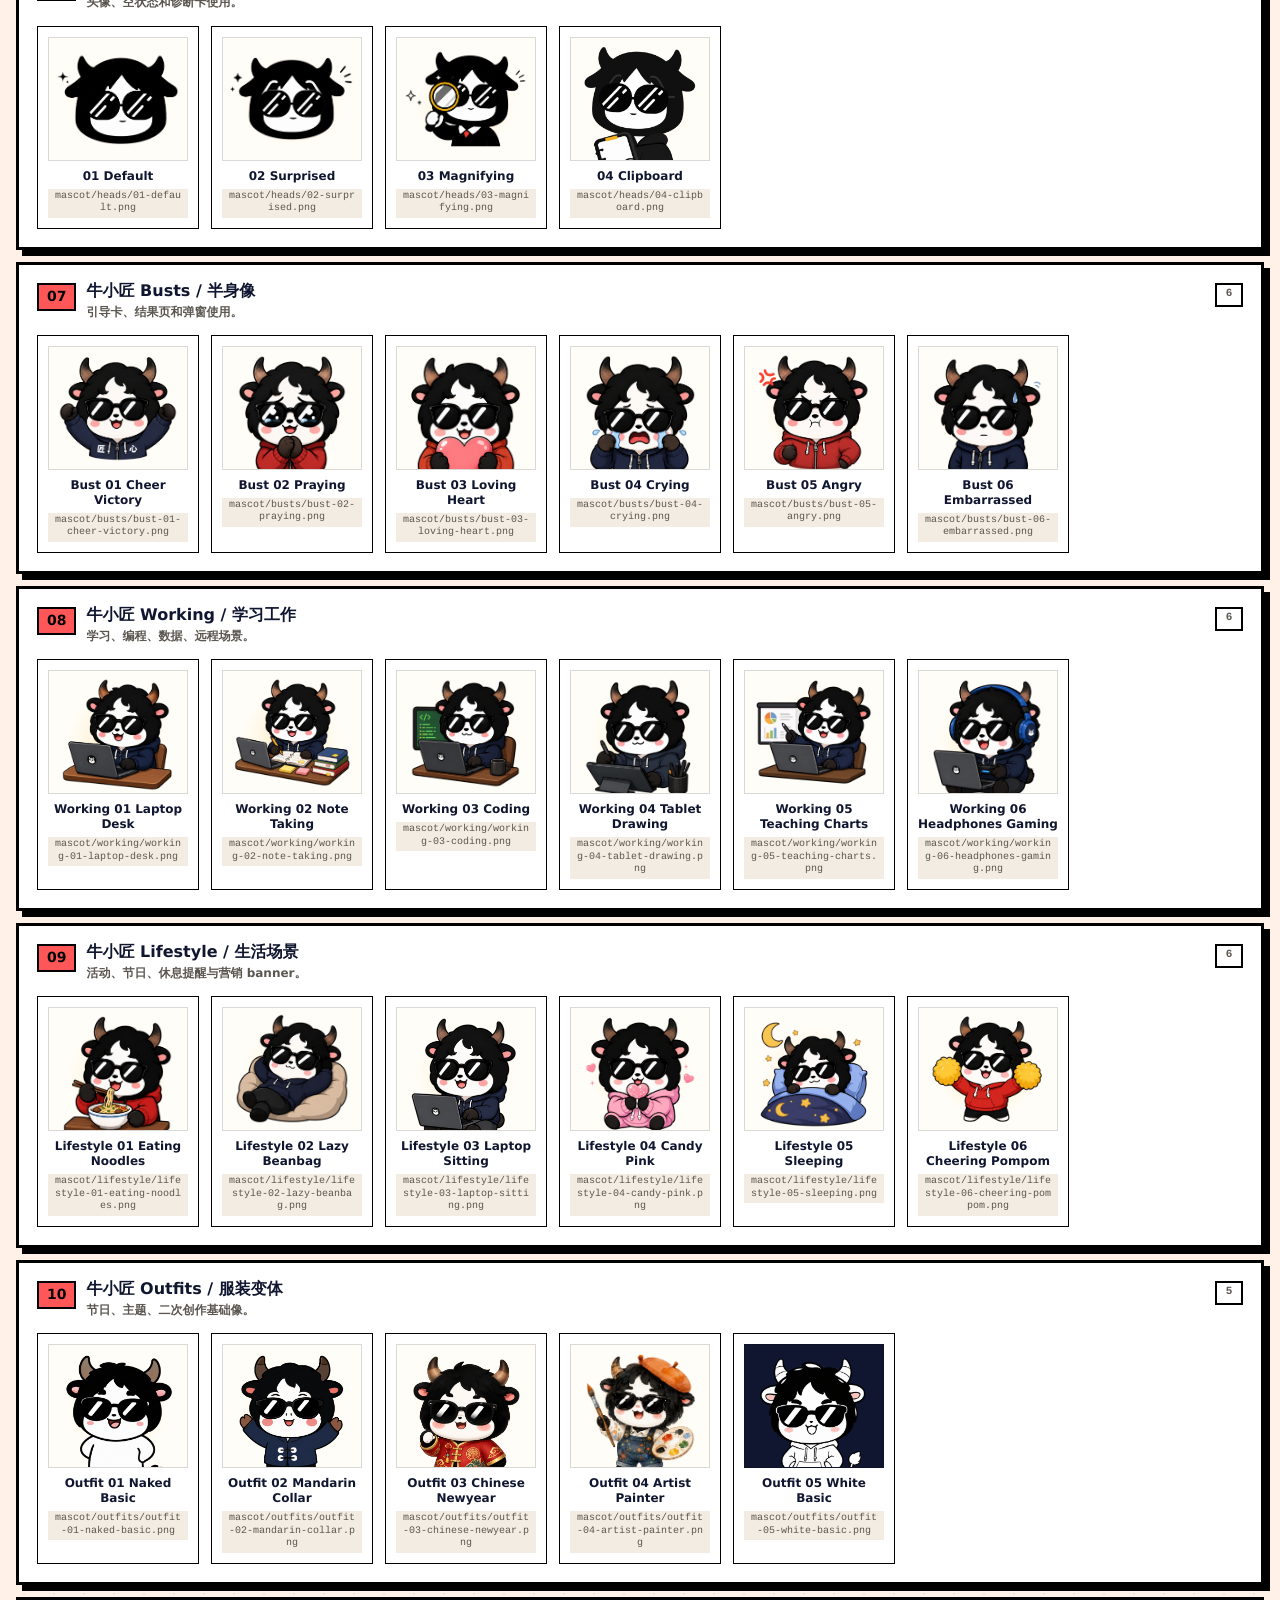
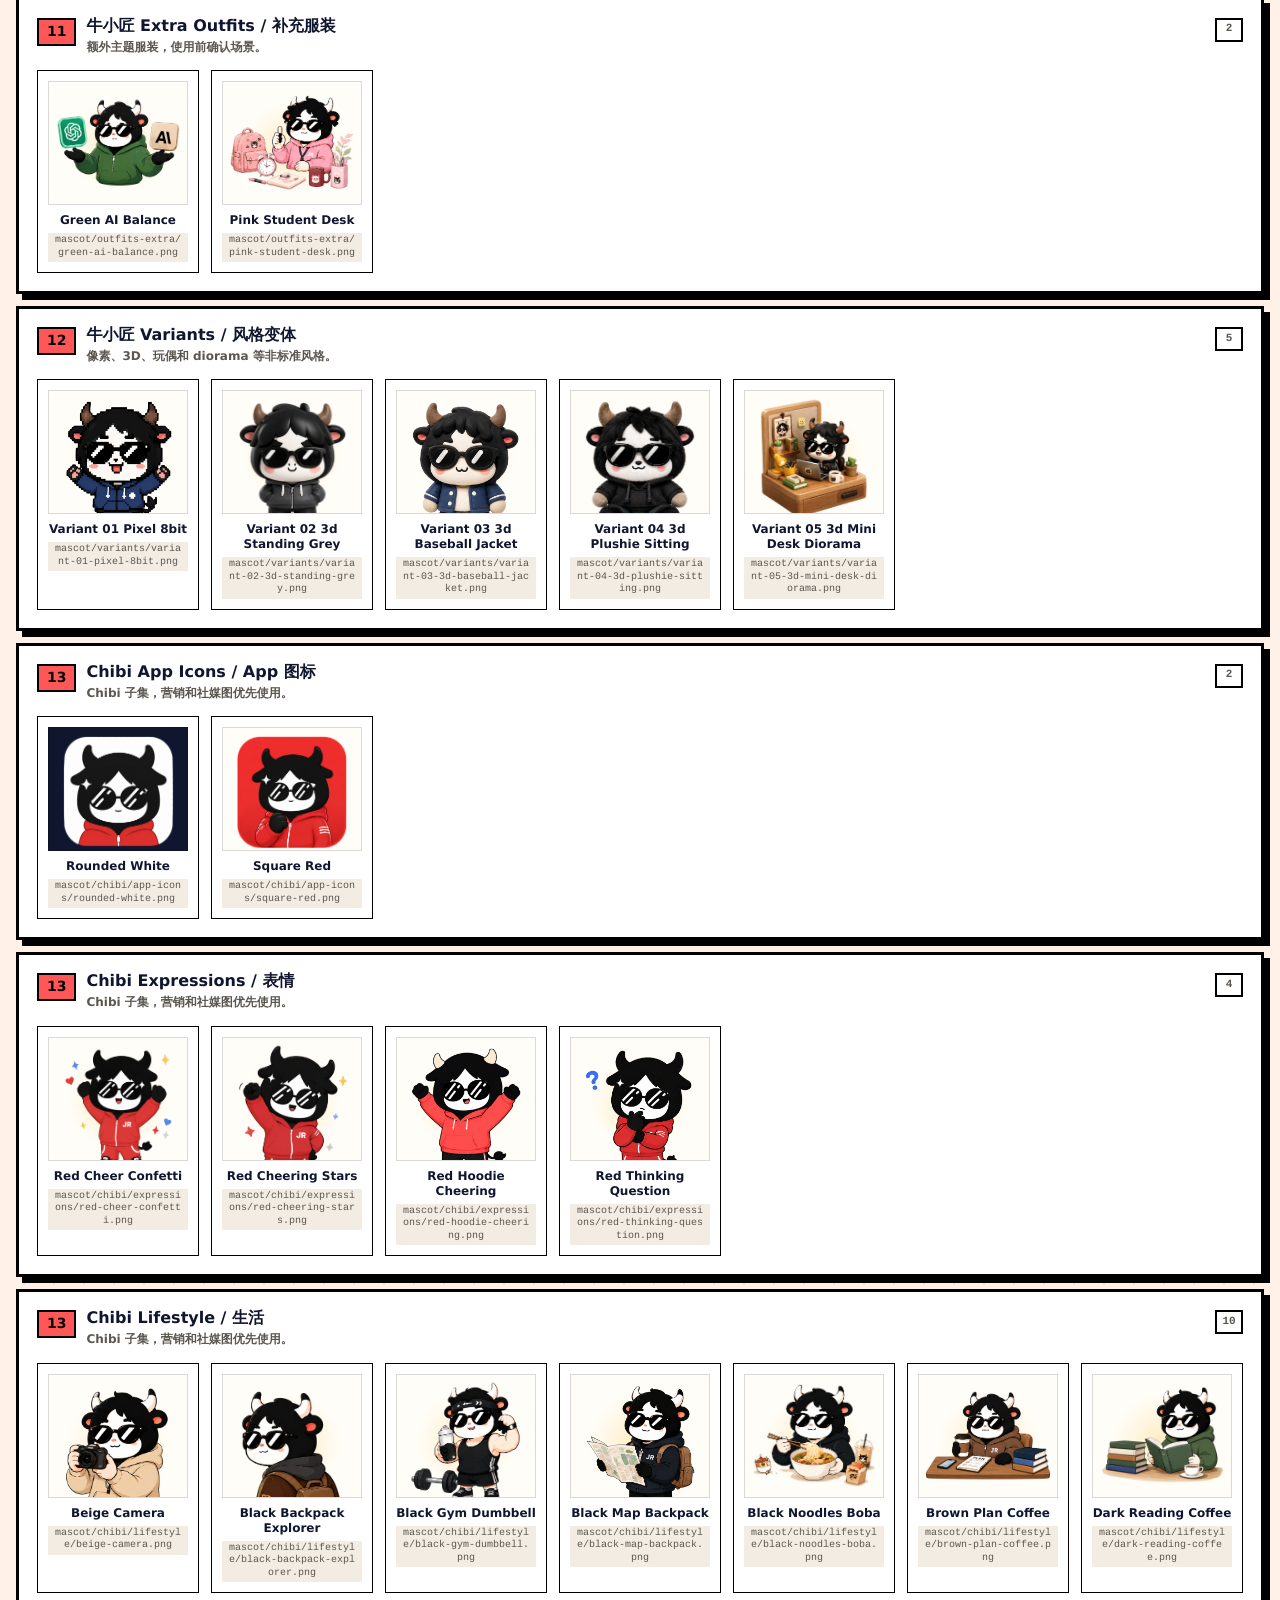
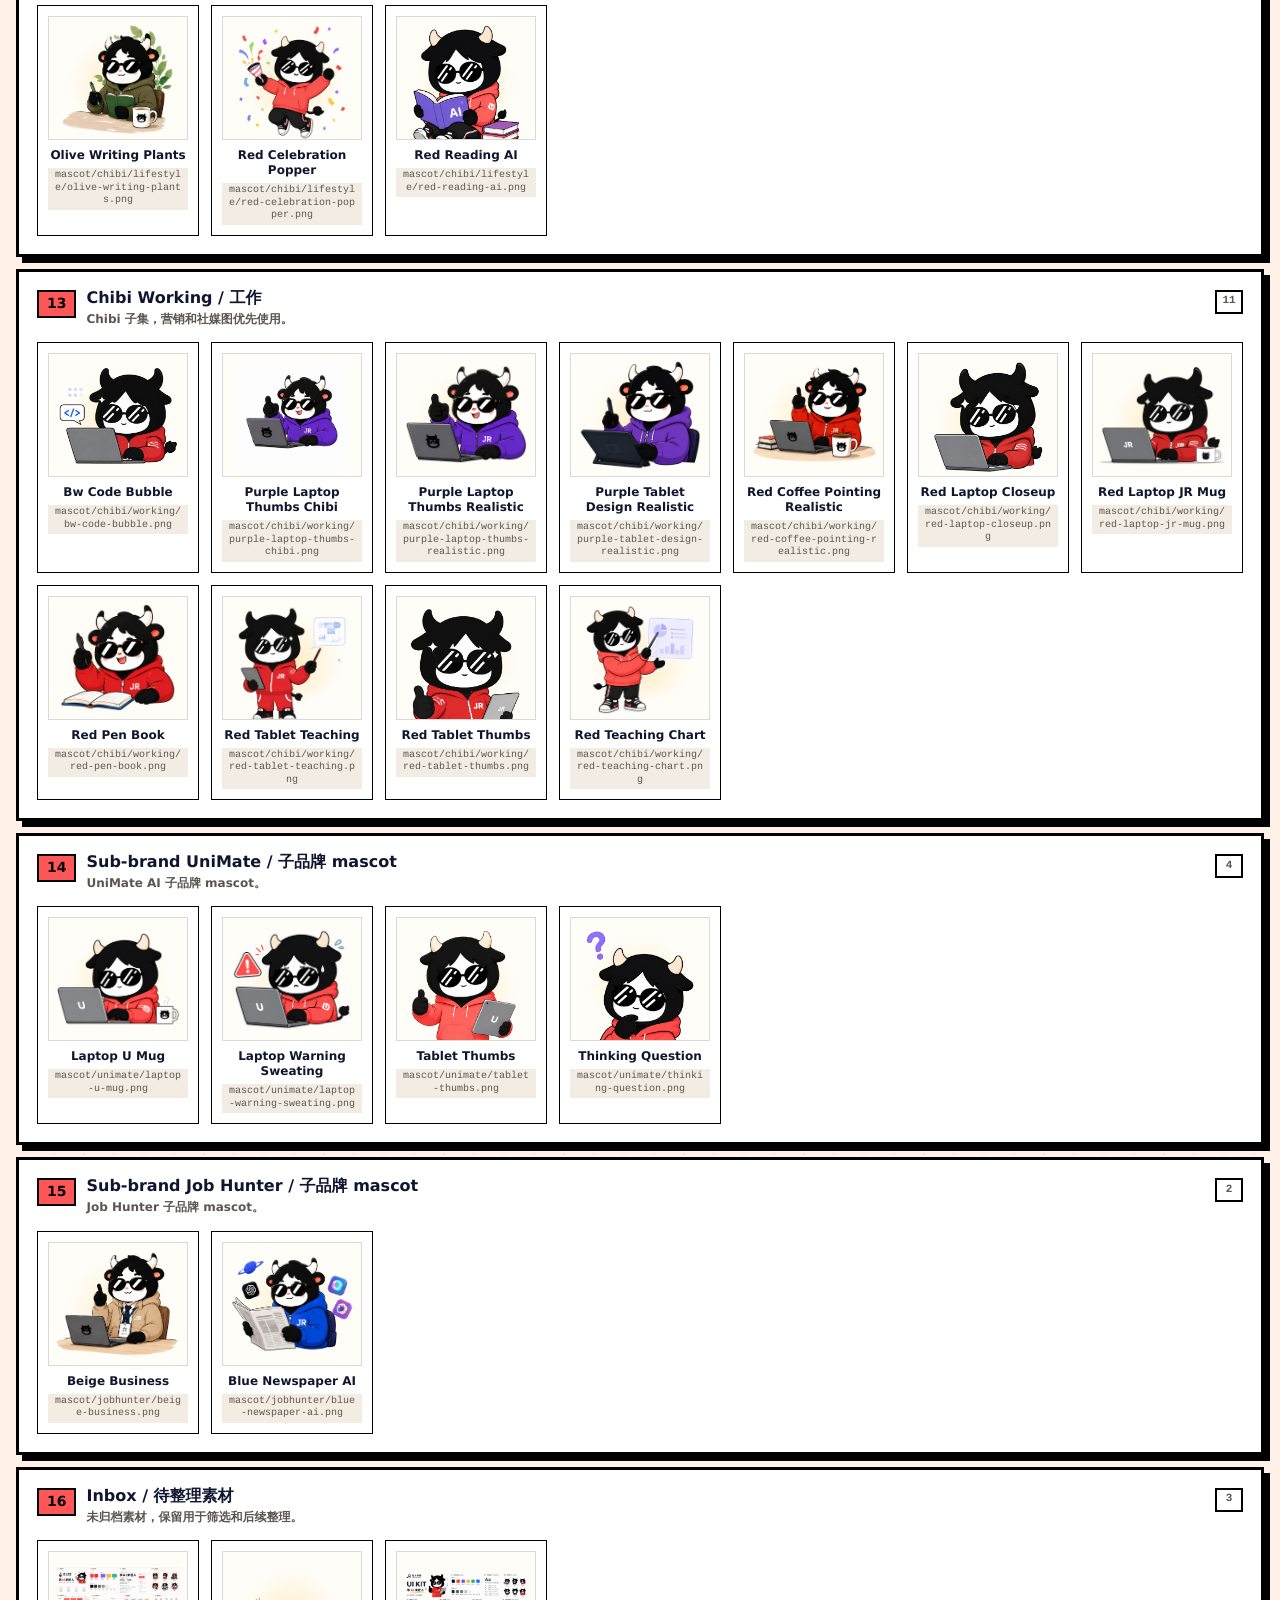
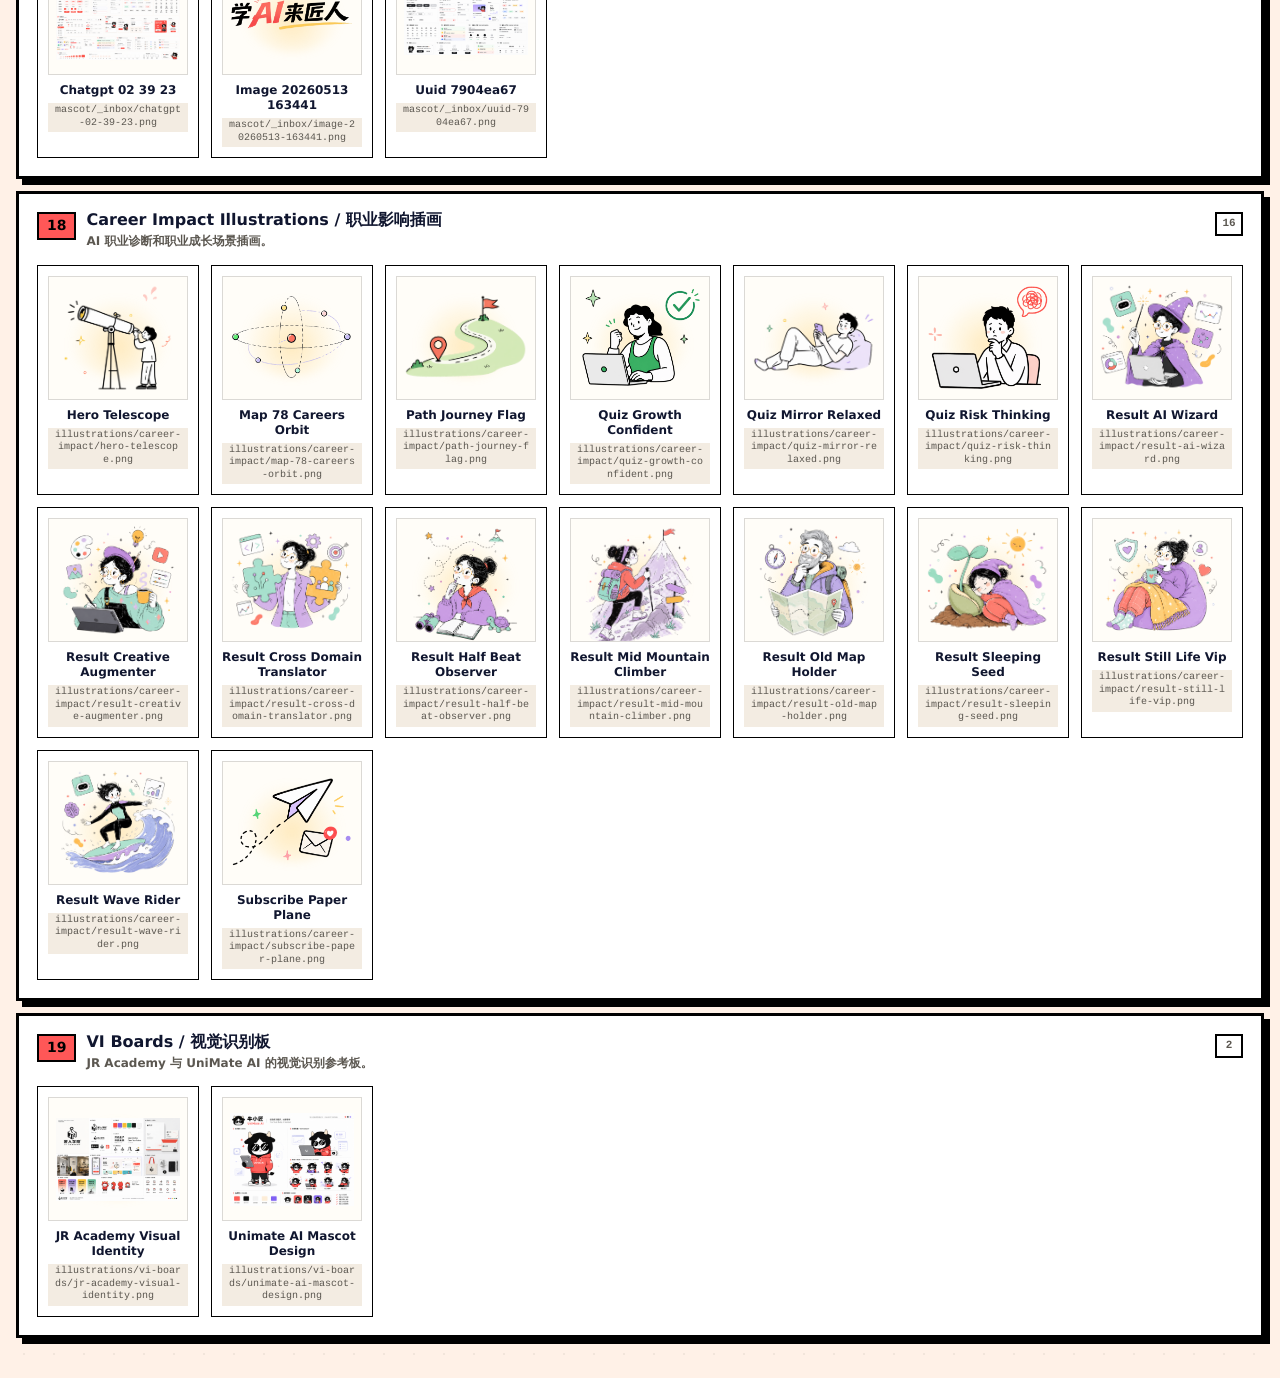
==== commit 0b8ddd2e: "feat(brand): panel 13 section cards 扩成 6 种带牛小匠卡片 用户要'多做几种带吉祥物的': 诊断卡(magnifying)/结果卡(cheer-victory)/" ====
--- a/index.html
+++ b/index.html
@@ -185,8 +185,62 @@
 .kw-r{color:#ff8a8a;font-weight:800;font-family:var(--jr-font-mono)}
 .code-note{font-family:var(--jr-font-mono);font-size:12px;color:var(--n600);margin:0}
 @media(max-width:1100px){.ex-grid{grid-template-columns:1fr}}
+/* —— 21 整页版式 / Slide Layouts —— */
+.slides{grid-column:span 24}
+.slide-demo{display:grid;grid-template-columns:1.15fr 1fr;gap:32px;align-items:start;background:var(--paper);border:2px solid #000;box-shadow:6px 6px 0 #000;padding:30px}
+.eyebrow.red{background:var(--red);color:#fff}
+.eyebrow.yellow{background:var(--yellow);color:#000}
+.hero-title{font-family:var(--jr-font-heading);font-weight:800;font-size:clamp(32px,4vw,56px);line-height:1.05;margin:14px 0 16px;color:var(--dark)}
+.hero-title.light{color:#fff}
+.sd-body{font-size:16px;line-height:1.7;color:var(--n600);max-width:560px;margin:0 0 16px}
+.sd-body b{color:var(--dark)}
+.conclusion{color:var(--red-text);font-weight:800;font-size:16px;line-height:1.5;margin:0}
+.sd-right{display:flex;flex-direction:column;gap:14px}
+.quote-card{border:3px solid #000;background:#fff;box-shadow:5px 5px 0 #000;padding:15px 17px}
+.qlabel{display:block;font-family:var(--jr-font-mono);font-size:11px;color:var(--n600);margin-bottom:6px}
+.quote-card b{display:block;font-family:var(--jr-font-heading);font-size:18px;color:var(--dark);margin-bottom:6px}
+.qsub{display:block;font-size:12px;color:var(--n600)}
+.sd-hl{margin-bottom:0}
+.hl-y{color:var(--yellow);font-weight:800}
+/* 深色整页 */
+.slide-demo.dark{display:block;background:var(--dark);border-color:#000;color:#fff}
+.slide-demo.dark .hero-title{font-size:clamp(28px,3.4vw,46px);margin:12px 0 20px}
+.trio{display:grid;grid-template-columns:repeat(3,1fr);gap:16px;margin-bottom:16px}
+.trio-card{background:#fff;border:3px solid #000;box-shadow:5px 5px 0 rgba(0,0,0,.55);padding:16px}
+.tlabel{font-family:var(--jr-font-mono);font-size:12px;font-weight:700;letter-spacing:.08em;display:block;margin-bottom:6px}
+.tlabel.r{color:var(--red)}.tlabel.b{color:#1f8fd0}.tlabel.g{color:#3a9e23}.tlabel.o{color:#c96a14}
+.trio-card b{display:block;font-family:var(--jr-font-heading);font-size:23px;color:var(--dark);margin-bottom:8px}
+.trio-card p{font-size:13px;line-height:1.6;color:var(--n600);margin:0 0 10px}
+.eg{font-family:var(--jr-font-mono);font-size:11px;line-height:1.5;color:var(--n600);background:var(--n100);border-left:3px solid var(--n300);padding:8px 10px}
+.trio-card:nth-child(1) .eg{border-left-color:var(--red)}
+.trio-card:nth-child(2) .eg{border-left-color:#38B6FF}
+.trio-card:nth-child(3) .eg{border-left-color:#7ED957}
+.dark-callout{background:#1c2340;border:2px solid #000;border-left:5px solid var(--red);box-shadow:4px 4px 0 rgba(0,0,0,.5);padding:12px 16px;font-size:14px;line-height:1.6;color:#e3e3ee;margin-bottom:14px}
+.dark-callout b{color:#fff}
+.dark-conclusion{text-align:center;color:var(--yellow);font-weight:800;font-size:15px;margin:0}
+.flow3{display:grid;grid-template-columns:1fr auto 1fr auto 1fr;gap:10px;align-items:center;margin-bottom:16px}
+.flow-card{background:#161d38;border:2px solid #000;border-right:5px solid #000;box-shadow:4px 4px 0 rgba(0,0,0,.5);padding:14px}
+.flow-card.edge-g{border-right-color:var(--green)}.flow-card.edge-o{border-right-color:var(--orange)}.flow-card.edge-b{border-right-color:var(--blue)}
+.fc-head{display:flex;align-items:center;justify-content:space-between;gap:8px;margin-bottom:8px}
+.fc-head b{font-family:var(--jr-font-heading);font-size:15px;color:#fff}
+.flow-card p{font-size:12px;line-height:1.5;color:#b9b9c8;margin:0}
+.flow-arrow{color:var(--yellow);font-weight:800;font-size:20px;font-family:var(--jr-font-mono)}
+@media(max-width:1100px){.slide-demo{grid-template-columns:1fr}.trio{grid-template-columns:1fr}.flow3{grid-template-columns:1fr}.flow-arrow{transform:rotate(90deg);justify-self:center}}
+/* —— 13 section cards 带牛小匠：补色板 + speech 不压吉祥物 —— */
+.product-grid.six{grid-template-columns:repeat(3,1fr);gap:14px}
+.product-card{min-height:190px}
+.product-card.yellow{background:var(--yellow-soft)}
+.product-card.blue{background:var(--blue-soft)}
+.product-card.dark{background:var(--dark);color:#fff}
+.product-card.dark .label{color:#cfcfda}
+.product-card.dark h3{color:#fff}
+.product-card.dark .small{color:#cfcfda}
+.product-card.dark .cta{background:var(--yellow);color:#000}
+.product-mascot.sm{width:86px}
+.product-card .speech{right:8px;bottom:auto;top:40px;max-width:122px}
+.product-card.dark .speech{background:#fff;color:#000}
 </style></head>
-<body><main class="page"><nav class="topbar" aria-label="Brand navigation"><img src="assets/logo/logo-official-black.svg" alt="JR Academy" /><strong>Brand Board · 完整资产库</strong><div class="toplinks"><a class="primary" href="#brand-board">20 模块规范</a><a href="#motion-system">动效规范</a><a href="assets.html">完整图片资产库</a><a href="#asset-library">本页资产摘要</a><a href="#asset-04">牛小匠</a><a href="#asset-13">Chibi</a></div></nav>
+<body><main class="page"><nav class="topbar" aria-label="Brand navigation"><img src="assets/logo/logo-official-black.svg" alt="JR Academy" /><strong>Brand Board · 完整资产库</strong><div class="toplinks"><a class="primary" href="#brand-board">21 模块规范</a><a href="#motion-system">动效规范</a><a href="assets.html">完整图片资产库</a><a href="#asset-library">本页资产摘要</a><a href="#asset-04">牛小匠</a><a href="#asset-13">Chibi</a></div></nav>
 <section id="brand-board" class="board-grid">
 <section class="panel brand"><header class="title"><span class="num">01</span><span>品牌头部</span><span class="en">/ Brand</span></header><img class="brand-logo" src="assets/logo/logo-official-black.svg" alt="匠人学院 JR Academy" /><img class="tagline-art" src="assets/logo/tagline-xueai-laijiangren.png" alt="学 AI 来匠人单独标语素材" /><p class="brand-copy">系统化 AI 学习与职业成长平台，陪你从入门到精通，用 AI 改变未来。</p><div class="brand-pills"><div class="brand-pill"><span class="pill-ico p"><svg viewBox="0 0 24 24" fill="none" stroke="currentColor" stroke-linecap="round" stroke-linejoin="round"><path d="M4 19.5A2.5 2.5 0 0 1 6.5 17H20"/><path d="M6.5 2H20v20H6.5A2.5 2.5 0 0 1 4 19.5v-15A2.5 2.5 0 0 1 6.5 2z"/></svg></span><span><strong>体系化课程</strong><span>系统学习路径</span></span></div><div class="brand-pill"><span class="pill-ico y"><svg viewBox="0 0 24 24" fill="none" stroke="currentColor" stroke-linecap="round" stroke-linejoin="round"><path d="M13 2 3 14h9l-1 8 10-12h-9z"/></svg></span><span><strong>AI 实战项目</strong><span>学以致用</span></span></div><div class="brand-pill"><span class="pill-ico g"><svg viewBox="0 0 24 24" fill="none" stroke="currentColor" stroke-linecap="round" stroke-linejoin="round"><path d="M3 3v18h18"/><path d="M7 15v3M12 11v7M17 7v11"/></svg></span><span><strong>职业赋能</strong><span>能力进阶</span></span></div><div class="brand-pill"><span class="pill-ico r"><svg viewBox="0 0 24 24" fill="none" stroke="currentColor" stroke-linecap="round" stroke-linejoin="round"><path d="M16 21v-2a4 4 0 0 0-4-4H6a4 4 0 0 0-4 4v2"/><circle cx="9" cy="7" r="4"/><path d="M22 21v-2a4 4 0 0 0-3-3.87"/></svg></span><span><strong>陪伴式成长</strong><span>社群与教练</span></span></div></div><img class="brand-mascot" src="assets/mascot/heads/01-default.png" alt="牛小匠头像" /><span class="doodle" style="right:34px;top:34px;font-size:32px;color:var(--yellow);text-shadow:1px 1px 0 var(--dark);">✦</span><span class="doodle spark2">✦</span><span class="doodle spark3">· ·</span><span class="doodle lines">⌁</span></section>
 <section class="panel colors"><header class="title"><span class="num">02</span><span>颜色系统</span><span class="en">/ Colors</span></header><div class="color-grid"><div class="swatch"><div class="box dark"></div><strong>主深色 / Dark</strong><code>#10162F</code></div><div class="swatch"><div class="box red"></div><strong>主色 / Red</strong><code>#FF5757</code></div><div class="swatch"><div class="box yellow"></div><strong>黄色 / Yellow</strong><code>#FFDE59</code></div><div class="swatch"><div class="box green"></div><strong>绿色 / Green</strong><code>#7ED957</code></div><div class="swatch"><div class="box blue"></div><strong>蓝色 / Blue</strong><code>#38B6FF</code></div><div class="swatch"><div class="box purple"></div><strong>紫色 / Purple</strong><code>#CB6CE6</code></div></div><div class="neutral-row"><div class="neutral"><div class="nbox" style="background:#1a1a2e"></div><strong>中性 900</strong><code>#1A1A2E</code></div><div class="neutral"><div class="nbox" style="background:#5b5750"></div><strong>中性 600</strong><code>#5B5750</code></div><div class="neutral"><div class="nbox" style="background:#cfc6b8"></div><strong>中性 300</strong><code>#CFC6B8</code></div><div class="neutral"><div class="nbox" style="background:#f3ece2"></div><strong>中性 100</strong><code>#F3ECE2</code></div><div class="neutral"><div class="nbox" style="background:#fff8f0"></div><strong>中性 50</strong><code>#FFF8F0</code></div></div><svg class="curve-arrow" viewBox="0 0 80 80" fill="none"><path d="M62 18c-17 1-29 8-28 19 1 9 13 11 17 4 5-8-5-18-18-8-10 8-15 18-16 31" stroke="#0D0F12" stroke-width="2.5" stroke-linecap="round"/><path d="M11 57l6 7 8-5" stroke="#0D0F12" stroke-width="2.5" stroke-linecap="round" stroke-linejoin="round"/></svg></section>
@@ -225,7 +279,14 @@
 <section class="panel feedback"><header class="title"><span class="num">10</span><span>反馈系统</span><span class="en">/ Feedback</span></header><div class="alerts"><div class="alert success"><span class="mark"></span><span>成功提示：操作已成功完成！</span><b>×</b></div><div class="alert warn"><span class="mark"></span><span>警告提示：请检查你的输入内容。</span><b>×</b></div><div class="alert error"><span class="mark"></span><span>错误提示：提交失败，请重试。</span><b>×</b></div><div class="alert info"><span class="mark"></span><span>信息提示：新功能已上线，快去体验吧！</span><b>×</b></div></div></section>
 <section class="panel progress"><header class="title"><span class="num">11</span><span>进度 / 步骤 / 徽章</span></header><p class="label">步骤条 / Steps</p><div class="steps"><div class="step active"><span class="bubble">1</span>选择方向</div><div class="step"><span class="bubble">2</span>制定计划</div><div class="step"><span class="bubble">3</span>开始学习</div><div class="step"><span class="bubble">4</span>完成目标</div></div><p class="label">进度条 / Progress</p><div class="progress-line"><div class="track"><span></span></div><b>68%</b></div><div class="badges"><div class="badge purple"><svg viewBox="0 0 24 24" fill="currentColor" stroke="#0D0F12" stroke-width="1.5"><path d="M12 2l2.9 5.9 6.5.9-4.7 4.6 1.1 6.5L12 16.8 6.2 20l1.1-6.5-4.7-4.6 6.5-.9L12 2z"/></svg><span>新手入门</span></div><div class="badge gold"><svg viewBox="0 0 24 24" fill="currentColor" stroke="#0D0F12" stroke-width="1.5"><path d="M12 2l2.9 5.9 6.5.9-4.7 4.6 1.1 6.5L12 16.8 6.2 20l1.1-6.5-4.7-4.6 6.5-.9L12 2z"/></svg><span>坚持学习</span></div><div class="badge blue"><svg viewBox="0 0 24 24" fill="currentColor" stroke="#0D0F12" stroke-width="1.5"><path d="M12 2l2.9 5.9 6.5.9-4.7 4.6 1.1 6.5L12 16.8 6.2 20l1.1-6.5-4.7-4.6 6.5-.9L12 2z"/></svg><span>项目达人</span></div><div class="badge red"><svg viewBox="0 0 24 24" fill="currentColor" stroke="#0D0F12" stroke-width="1.5"><path d="M12 2l2.9 5.9 6.5.9-4.7 4.6 1.1 6.5L12 16.8 6.2 20l1.1-6.5-4.7-4.6 6.5-.9L12 2z"/></svg><span>AI 实践家</span></div><div class="badge yellow"><svg viewBox="0 0 24 24" fill="currentColor" stroke="#0D0F12" stroke-width="1.5"><path d="M12 2l2.9 5.9 6.5.9-4.7 4.6 1.1 6.5L12 16.8 6.2 20l1.1-6.5-4.7-4.6 6.5-.9L12 2z"/></svg><span>匠人之星</span></div></div><svg class="curve-arrow" viewBox="0 0 80 80" fill="none"><path d="M12 54c22 4 46-4 48-22" stroke="#0D0F12" stroke-width="2.5" stroke-linecap="round"/><path d="M52 33l8-1 2 8" stroke="#0D0F12" stroke-width="2.5" stroke-linecap="round" stroke-linejoin="round"/></svg></section>
 <section class="panel table"><header class="title"><span class="num">12</span><span>表格 / 列表 / 空状态</span></header><div class="data-stack"><div class="data-block"><p class="label">表格 / Table</p><table><tr><th>课程名称</th><th>学习进度</th><th>状态</th></tr><tr><td>AI 基础速成</td><td>75%</td><td><span class="tag status blue">进行中</span></td></tr><tr><td>Python 基础</td><td>100%</td><td><span class="tag status green">已完成</span></td></tr><tr><td>数据可视化</td><td>30%</td><td><span class="tag status blue">进行中</span></td></tr></table></div><div class="data-row"><div class="data-block"><p class="label">列表 / List</p><div class="list"><div class="list-item"><span class="thumb"></span><span><b>ChatGPT 高效办公</b><br><span class="small">12 课时 · 中级</span></span><span class="tag status blue">进行中</span></div><div class="list-item"><span class="thumb"></span><span><b>数据分析实战</b><br><span class="small">16 课时 · 中级</span></span><span class="tag status gray">待开始</span></div><div class="list-item"><span class="thumb"></span><span><b>Midjourney 从入门到精通</b><br><span class="small">15 课时 · 中级</span></span><span class="tag status green">已完成</span></div></div></div><div class="data-block"><p class="label">空状态 / Empty State</p><div class="empty-state"><img src="assets/mascot/heads/01-default.png" alt=""><span class="small">这里还没有内容哦～</span><span class="cta">去探索课程</span></div></div></div></div></section>
-<section class="panel product"><header class="title"><span class="num">13</span><span>页面区块卡片示例</span><span class="en">/ Section Cards in Product</span></header><div class="product-grid"><div class="product-card purple"><p class="label">诊断卡片 / Diagnostic Card</p><h3>AI 职业诊断卡</h3><p class="small"><b>60 秒</b>找到你的职业定位</p><div class="meta-dots"><span><i></i>自测</span><span><i></i>0 分钟</span><span><i></i>智能</span></div><span class="cta">开始诊断 →</span><img class="product-mascot" src="assets/mascot/heads/03-magnifying.png" alt=""></div><div class="product-card"><p class="label">结果卡片 / Result Card</p><h3>你的职业定位是<br>数据分析师</h3><div>匹配度：<span class="score">85%</span></div><div class="radar-wrap"><p class="axis-note"><b>技能匹配</b><br>学习能力<br>沟通表达</p><div class="radar"></div></div><span class="cta">查看发展建议 →</span></div><div class="product-card green"><p class="label">学习计划卡片 / Learning Plan Card</p><h3>你的学习计划</h3><p class="small">阶段 1 · 基础入门<br>4/5 节课程已完成</p><div class="check-list"><span>数据思维入门</span><span>Excel 基础操作</span><span>SQL 基础查询</span><span>数据可视化初步</span></div><span class="cta">继续学习 →</span><img class="product-mascot" src="assets/mascot/working/working-04-tablet-drawing.png" alt=""><div class="speech">设计别急，借一部脑让学习更有趣。</div></div></div></section>
+<section class="panel product"><header class="title"><span class="num">13</span><span>页面区块卡片示例</span><span class="en">/ Section Cards in Product · 带牛小匠</span></header><div class="product-grid six">
+<div class="product-card purple"><p class="label">诊断卡 / Diagnostic</p><h3>AI 职业诊断卡</h3><p class="small"><b>60 秒</b>找到你的职业定位</p><div class="meta-dots"><span><i></i>自测</span><span><i></i>智能</span></div><span class="cta">开始诊断 →</span><img class="product-mascot" src="assets/mascot/heads/03-magnifying.png" alt=""></div>
+<div class="product-card"><p class="label">结果卡 / Result</p><h3>你的定位是<br>数据分析师</h3><p class="small" style="margin-top:6px">匹配度 <span class="score">85%</span></p><span class="cta">查看建议 →</span><img class="product-mascot" src="assets/mascot/busts/bust-01-cheer-victory.png" alt=""></div>
+<div class="product-card green"><p class="label">学习计划 / Plan</p><h3>你的学习计划</h3><div class="check-list"><span>数据思维入门</span><span>Excel 基础</span><span>SQL 查询</span></div><span class="cta">继续学习 →</span><img class="product-mascot sm" src="assets/mascot/working/working-04-tablet-drawing.png" alt=""></div>
+<div class="product-card yellow"><p class="label">欢迎 / Onboarding</p><h3>欢迎来到匠人！</h3><p class="small">3 步定制你的专属 AI 学习路径</p><span class="cta">开始吧 →</span><img class="product-mascot" src="assets/mascot/lifestyle/lifestyle-06-cheering-pompom.png" alt=""><div class="speech">先花 1 分钟告诉我你想学啥～</div></div>
+<div class="product-card blue"><p class="label">成就 / Achievement</p><h3>连续学习 7 天 🔥</h3><p class="small">解锁「坚持之星」徽章</p><span class="cta">领取奖励 →</span><img class="product-mascot" src="assets/mascot/busts/bust-03-loving-heart.png" alt=""></div>
+<div class="product-card dark"><p class="label">AI 助教 / AI Tutor</p><h3>牛小匠陪你学</h3><p class="small">卡住了？随时问，我用你的进度回答</p><span class="cta">问问牛小匠 →</span><img class="product-mascot sm" src="assets/mascot/working/working-05-teaching-charts.png" alt=""><div class="speech">这题我会，来 →</div></div>
+</div></section>
 <section id="motion-system" class="panel motion"><header class="title"><span class="num">14</span><span>动效系统</span><span class="en">/ Motion</span></header><div class="motion-grid"><div class="motion-demo"><b>Entrance</b><p class="small">160ms · ease-out · 透明度 + 8px 位移</p><div class="motion-orbit"></div></div><div class="motion-demo"><b>Press / Hover</b><p class="small">120ms · scale 0.98 / lift 4px</p><span class="motion-lift">开始学习 →</span></div><div class="motion-demo"><b>Feedback</b><p class="small">1 次 pop，不循环打扰</p><span class="motion-spark">✦</span></div><div class="motion-demo"><b>Progress</b><p class="small">loading 用线性，不抖动布局</p><div class="motion-line"></div></div></div></section>
 <section class="panel spacing"><header class="title"><span class="num">15</span><span>间距 / 圆角</span><span class="en">/ Spacing</span></header><div class="token-grid"><div class="token-card"><b>Spacing Scale</b><div class="scale-row"><span style="height:4px"></span><span style="height:8px"></span><span style="height:12px"></span><span style="height:16px"></span><span style="height:24px"></span><span style="height:32px"></span></div><code>4 / 8 / 12 / 16 / 24 / 32</code></div><div class="token-card"><b>Radius</b><p class="small">全直角 0（neo-brutalism）· 仅圆形元素 999px</p><code>--jr-radius-0 / -full</code></div><div class="token-card"><b>Grid</b><p class="small">桌面 24 columns，平板 12 columns，移动单列。</p><code>gap: 10px / 12px</code></div><div class="token-card"><b>Density</b><p class="small">运营后台偏紧凑，营销页可放大 1 档。</p><code>compact first</code></div></div></section>
 <section class="panel elevation"><header class="title"><span class="num">16</span><span>阴影层级</span><span class="en">/ Elevation</span></header><div class="token-grid"><div class="token-card"><b>Level 1</b><div class="shadow-sample s1"></div><code>cards / inputs</code></div><div class="token-card"><b>Level 2</b><div class="shadow-sample s2"></div><code>dropdown / sticky nav</code></div><div class="token-card"><b>Level 3</b><div class="shadow-sample s3"></div><code>modal / drawer</code></div><div class="token-card"><b>Border</b><p class="small">3px 纯黑边 + 偏移硬阴影 = 默认语言（对齐讲课 deck）。</p><code>3px solid #000</code></div></div></section>
@@ -254,6 +315,37 @@
 <div class="callout"><span class="zlabel light">C · 深色总结条 + 内嵌彩色关键词</span><p>结论先行 → 平台主项目走 <span class="kw-g">monorepo</span>；敏感+共享的 <span class="kw-b">jr-academy-memory</span> 用独立 sibling repo、<span class="kw-r">刻意不用 submodule</span>。</p></div>
 <p class="code-note">// D · 代码注释脚注 —— 决策原则：默认 monorepo；只有「权限隔离」或「独立部署」才拆仓。</p>
 </section>
+<section class="panel slides"><header class="title"><span class="num">21</span><span>整页版式</span><span class="en">/ Slide Layouts · 讲课 deck 开场页范式</span></header><p class="small" style="margin:-6px 0 14px">整页骨架范例（对照讲课 deck 开场页）：左叙事（红眉标 + 超大马克笔标题 + 正文粗体强调 + 红色结论）+ 右证据（引用卡 + 深色黄字重点卡）。这是"页面级"表达，补 panel 20 的"组件级"。</p>
+<p class="zlabel" style="margin-bottom:8px">范式一 · 浅色开场页 split hero</p>
+<div class="slide-demo">
+<div class="sd-left"><span class="eyebrow red">第 0 章 · 开场</span><h2 class="hero-title">为什么你的 AI<br>用起来像 <span class="mk">金鱼</span>？</h2><p class="sd-body">每开一个新对话，它都<b>从零开始</b>：不记得你的项目规范、不记得昨天的决定 —— 你只能<b>反复地教它同一件事</b>。</p><p class="conclusion">问题不在模型聪不聪明，在于它没有记忆，也没有唯一真相。</p></div>
+<div class="sd-right"><div class="quote-card"><span class="qlabel">没有记忆系统</span><b>「我们用 ObjectId 不用 slug」</b><span class="qsub">→ 教一次 · 下次又写错 · 再教一次 …</span></div><div class="quote-card"><span class="qlabel">没有唯一真相</span><b>「这个数到底以哪份为准?」</b><span class="qsub">→ 三份文档三个答案 · AI 猜一个给你</span></div><div class="callout sd-hl"><p><span class="hl-y">大师和新手的差距：</span><br>不是 prompt 技巧，是有没有给 AI 建好「记忆 + 真相」。</p></div></div>
+</div>
+<p class="zlabel" style="margin:22px 0 8px">范式二 · 深色三栏卡 dark canvas</p>
+<div class="slide-demo dark">
+<span class="eyebrow yellow">核心概念 #2</span><h2 class="hero-title light">每次让 AI 干活，先想清三个词</h2>
+<div class="trio">
+<div class="trio-card"><span class="tlabel r">GOAL</span><b>目标</b><div class="cmp-rule r"></div><p>剥到最根本：你真正要的结果是什么 —— 可验证，不是「帮我看看」。</p><div class="eg">例：把这门课大纲同步到 production，且 diff 我确认过</div></div>
+<div class="trio-card"><span class="tlabel b">CONTEXT</span><b>上下文</b><div class="cmp-rule b"></div><p>完成目标需要的信息 —— 当下喂进去的规则、文件、数据。</p><div class="eg">例：CLAUDE.md 规范 + outline.json + 当前 prod 状态</div></div>
+<div class="trio-card"><span class="tlabel g">MEMORY</span><b>记忆</b><div class="cmp-rule g"></div><p>跨会话持久留下的真相 —— 下次不用重讲。</p><div class="eg">例：记忆库里「ObjectId 不用 slug」「prod ID 在哪查」</div></div>
+</div>
+<div class="dark-callout"><span class="kw-r">🚀 GOAL = 第一性原理</span> 别问「别人怎么做的」，问「<b>我到底要什么结果</b>」—— 从根上定目标，AI 才不会把错的事做得很快。</div>
+<p class="dark-conclusion">大多数人只给 Goal，跳过 Context、根本没建 Memory —— AI 当然只能瞎猜。</p>
+</div>
+<p class="zlabel" style="margin:22px 0 8px">范式三 · 深色流程 pipeline（→ 连接）</p>
+<div class="slide-demo dark">
+<span class="eyebrow yellow">武器 ① 内功 · 为什么能挂 76 个还不爆</span><h2 class="hero-title light">Progressive Disclosure<span style="color:var(--yellow)"> · 像翻书：目录 → 章 → 脚注</span></h2>
+<p class="sd-body" style="color:#c9c9d6;max-width:none">一个 skill = <b style="color:#fff">metadata</b>（name+description）+ 正文 + 附件。只有 metadata 永远在，其余用到才加载。</p>
+<div class="flow3">
+<div class="flow-card edge-g"><div class="fc-head"><b>📇 全局索引</b><span class="tlabel g">always-on</span></div><p>所有 skill 的 metadata 常驻 = AI 的目录</p></div>
+<span class="flow-arrow">→</span>
+<div class="flow-card edge-o"><div class="fc-head"><b>📄 翻开选中那一个</b><span class="tlabel o">用到才加载</span></div><p>判断相关 → 只读它的 SKILL.md 正文</p></div>
+<span class="flow-arrow">→</span>
+<div class="flow-card edge-b"><div class="fc-head"><b>🔗 正文要才拉附件</b><span class="tlabel b">按需</span></div><p>正文指到哪个文件，才读哪个</p></div>
+</div>
+<p class="dark-conclusion">只有目录（metadata）永远在 → 挂 76 个 skill 也不爆 context。</p>
+</div>
+</section>
 </section>
 <section id="asset-library" class="asset-library"><div class="library-hero"><h1>完整图片 / 吉祥物资产库</h1><p>下方直接读取当前仓库里所有图片资产路径生成，共 132 张/个图片文件。包含 spec sheet、当前 logo、backup logo、装饰、牛小匠、Chibi、子品牌 mascot、_inbox 待整理素材、Career Impact 插画和 VI 设计板。</p><div class="toc"><a href="#asset-00">Spec Sheets</a><a href="#asset-01">Logo Family</a><a href="#asset-02">Logo Backup</a><a href="#asset-03">Decorations</a><a href="#asset-04">牛小匠 Official</a><a href="#asset-05">牛小匠 Emojis</a><a href="#asset-06">牛小匠 Heads</a><a href="#asset-07">牛小匠 Busts</a><a href="#asset-08">牛小匠 Working</a><a href="#asset-09">牛小匠 Lifestyle</a><a href="#asset-10">牛小匠 Outfits</a><a href="#asset-11">牛小匠 Extra Outfits</a><a href="#asset-12">牛小匠 Variants</a><a href="#asset-13">Chibi App Icons</a><a href="#asset-13">Chibi Expressions</a><a href="#asset-13">Chibi Lifestyle</a><a href="#asset-13">Chibi Working</a><a href="#asset-14">Sub-brand UniMate</a><a href="#asset-15">Sub-brand Job Hunter</a><a href="#asset-16">Inbox</a><a href="#asset-18">Career Impact Illustrations</a><a href="#asset-19">VI Boards</a></div></div>
       <section class="asset-section" id="asset-00">
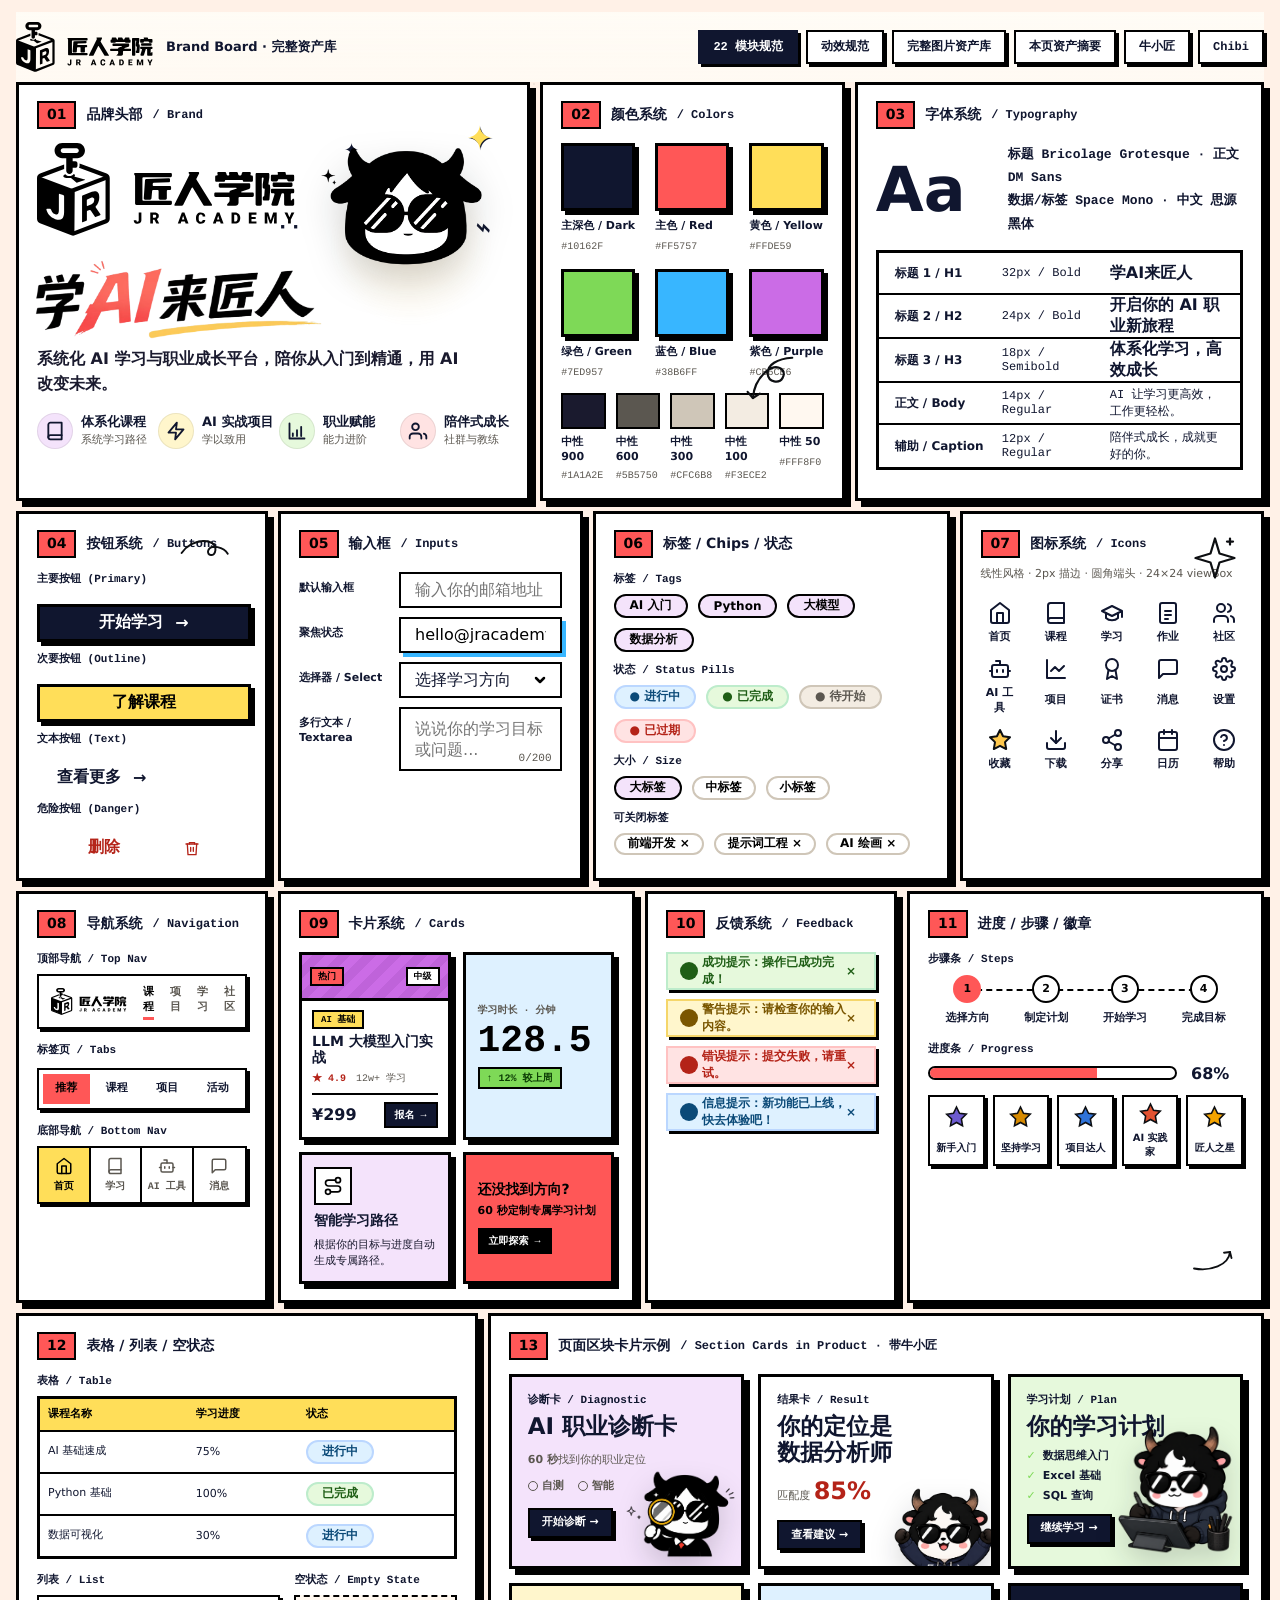
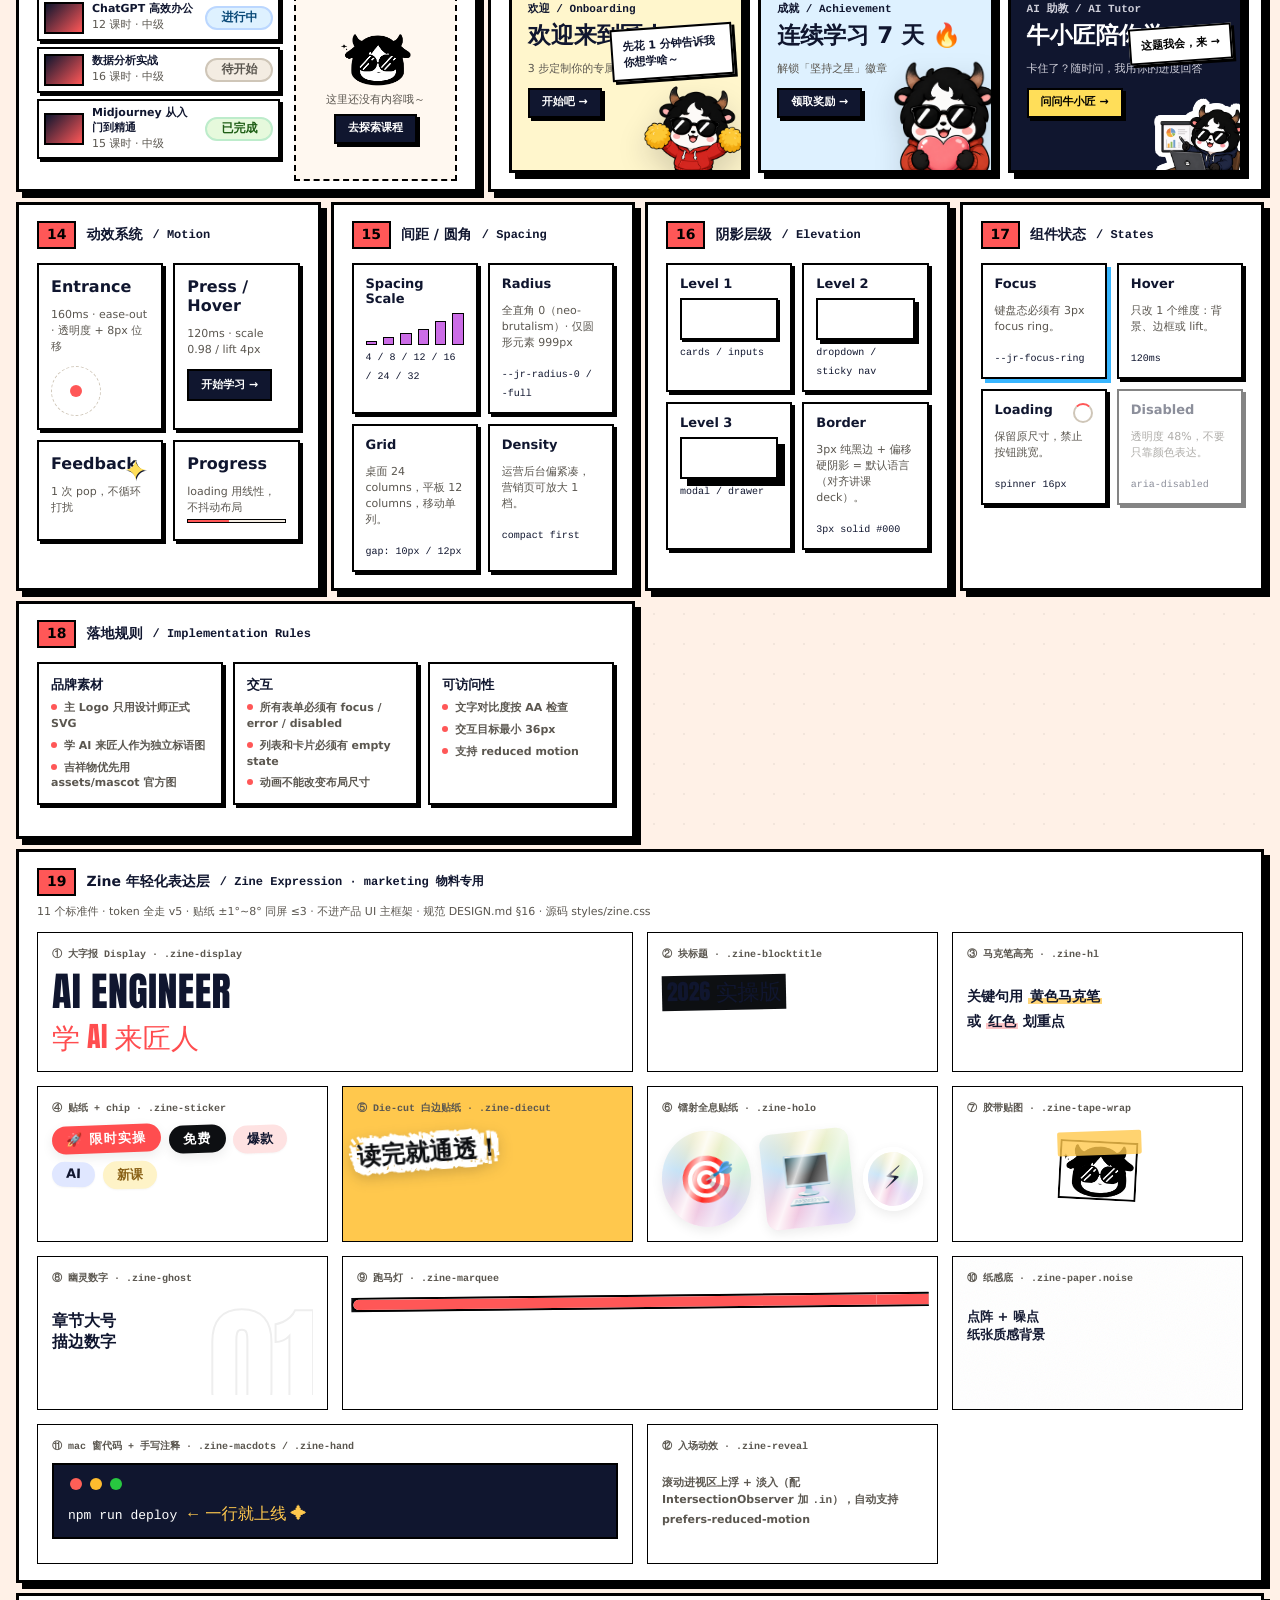
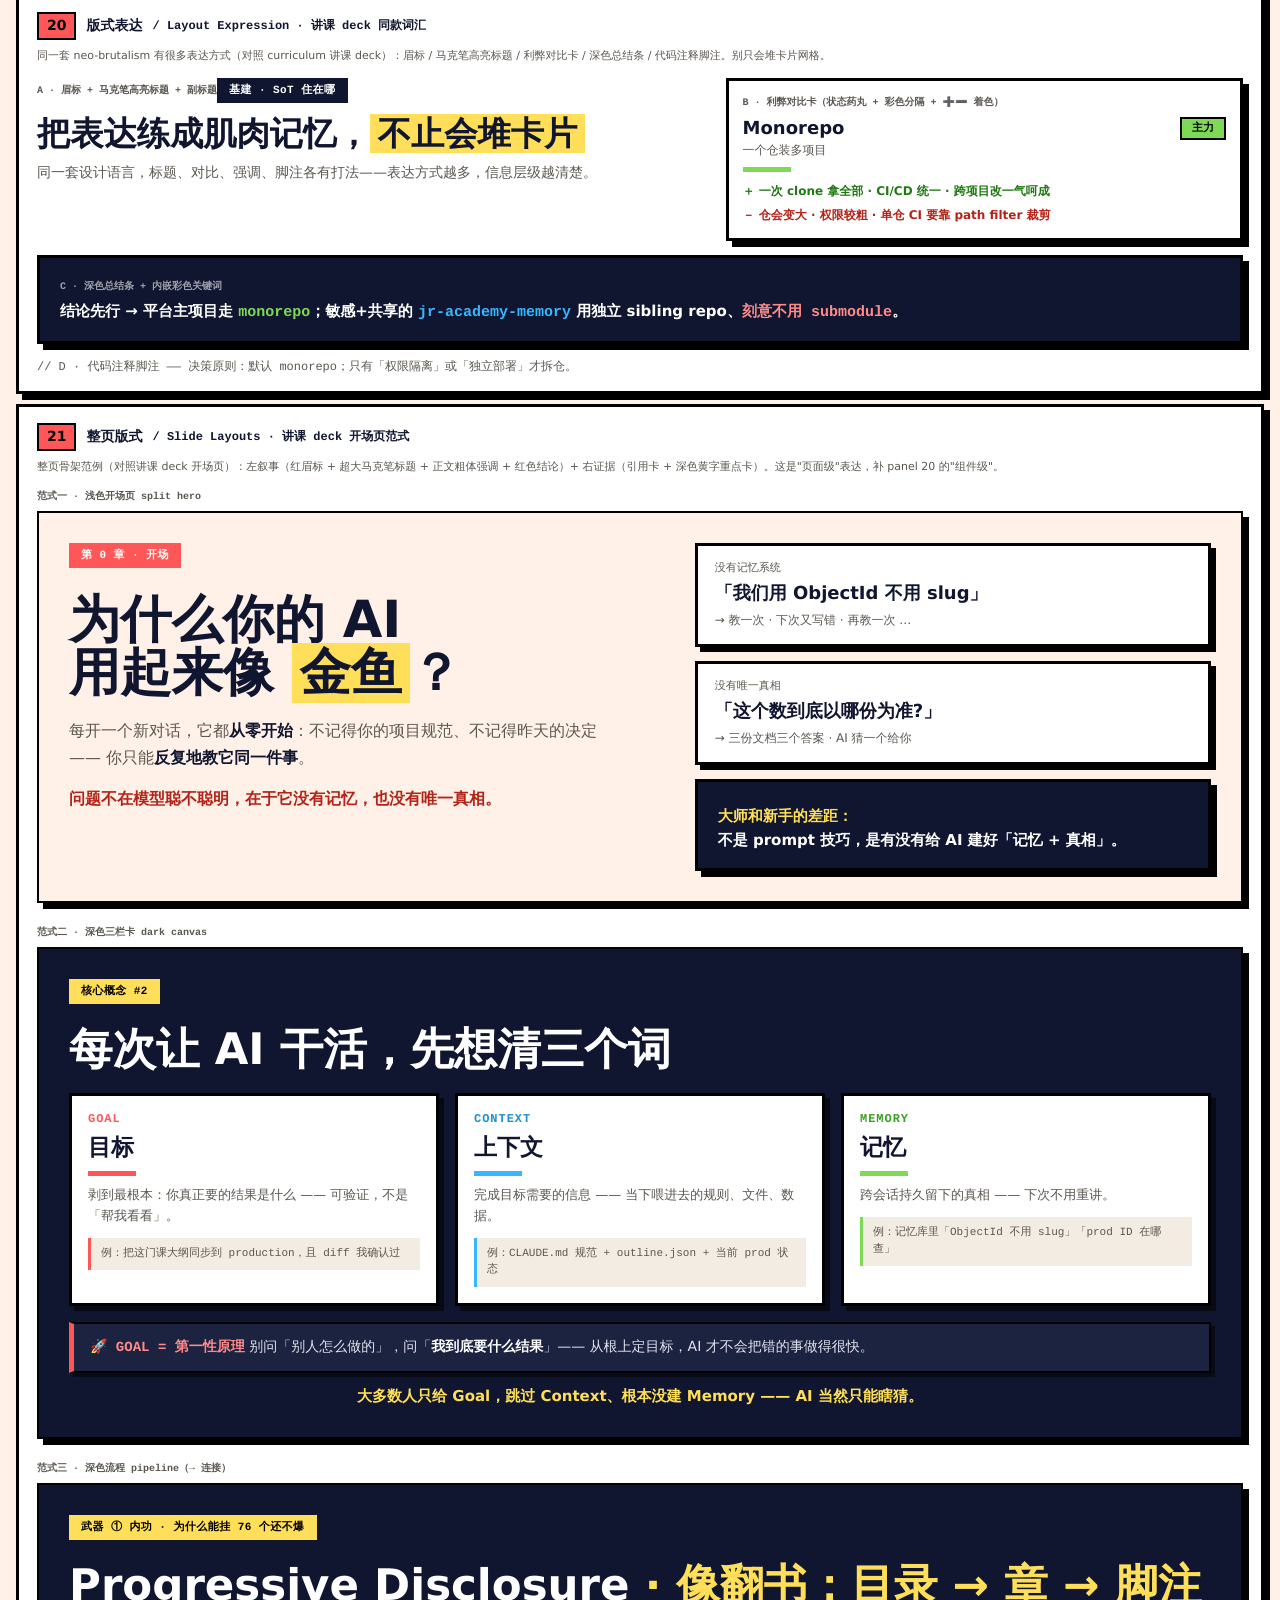
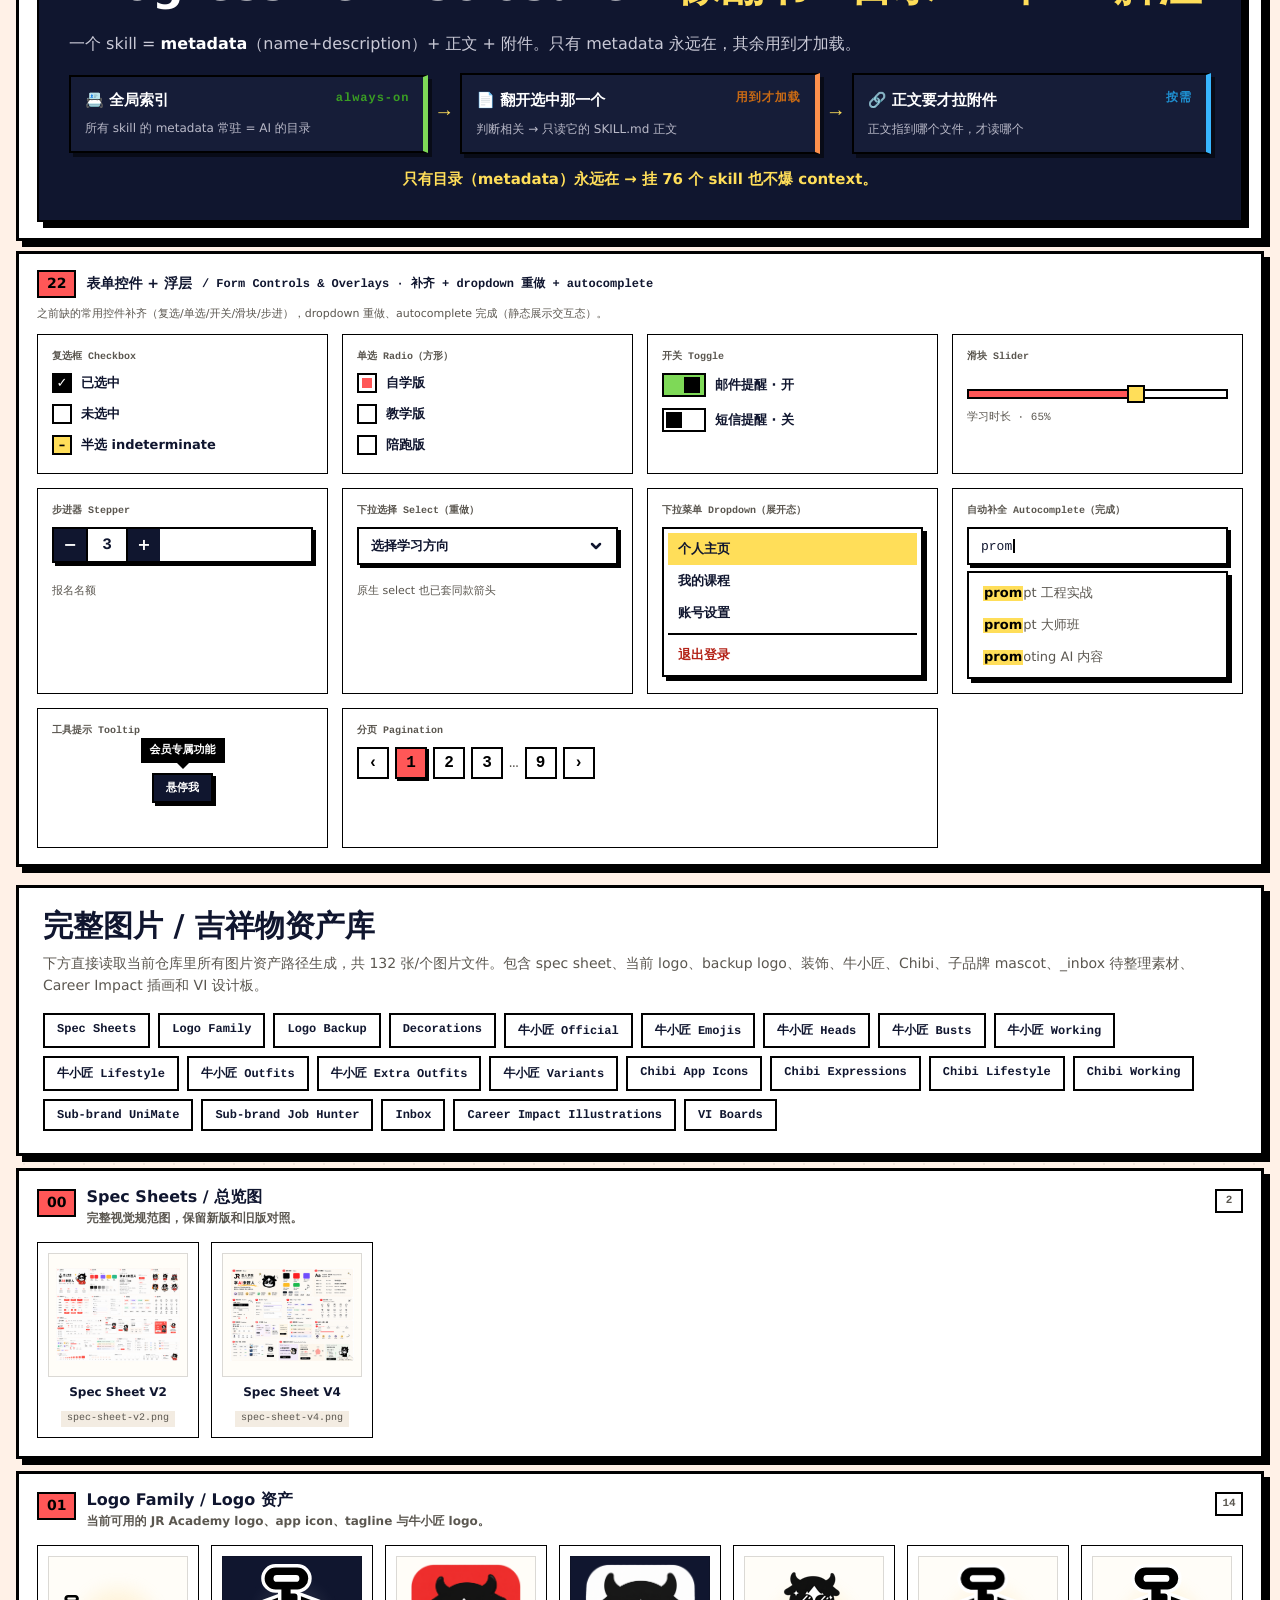
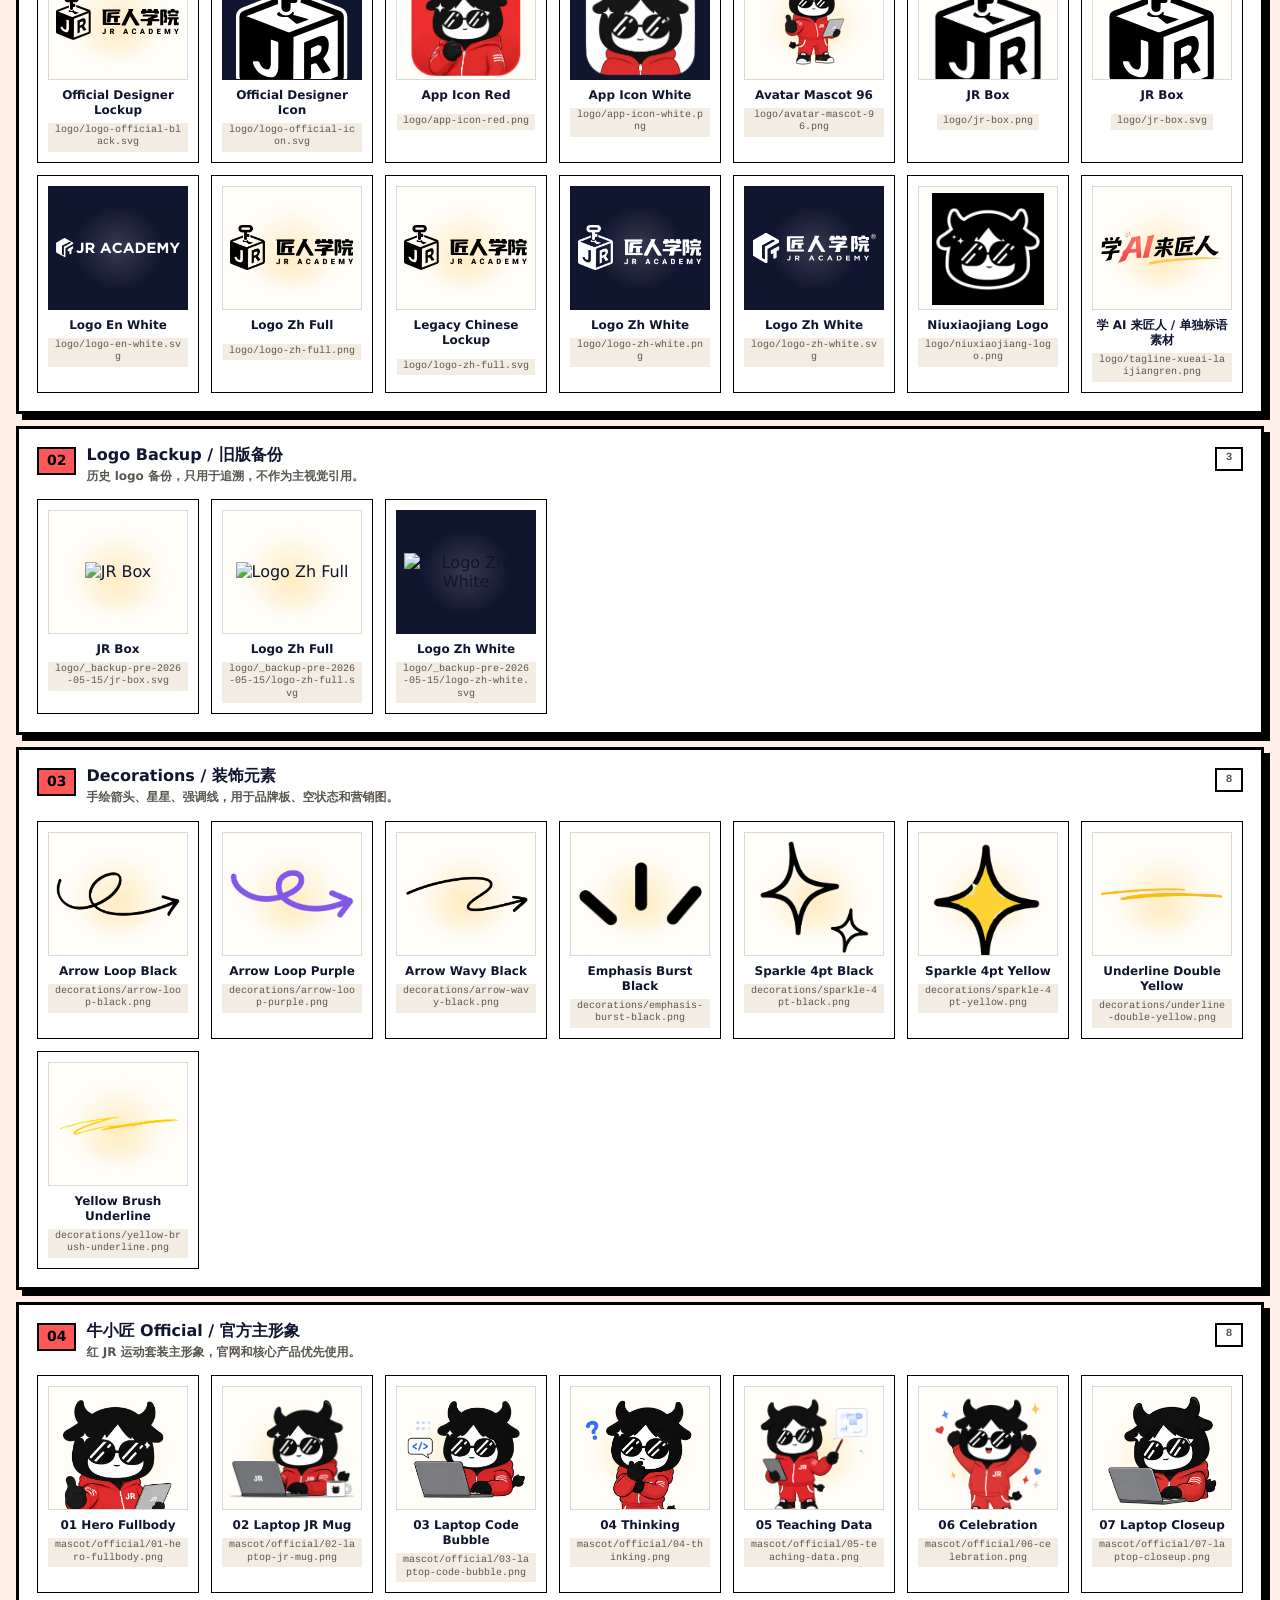
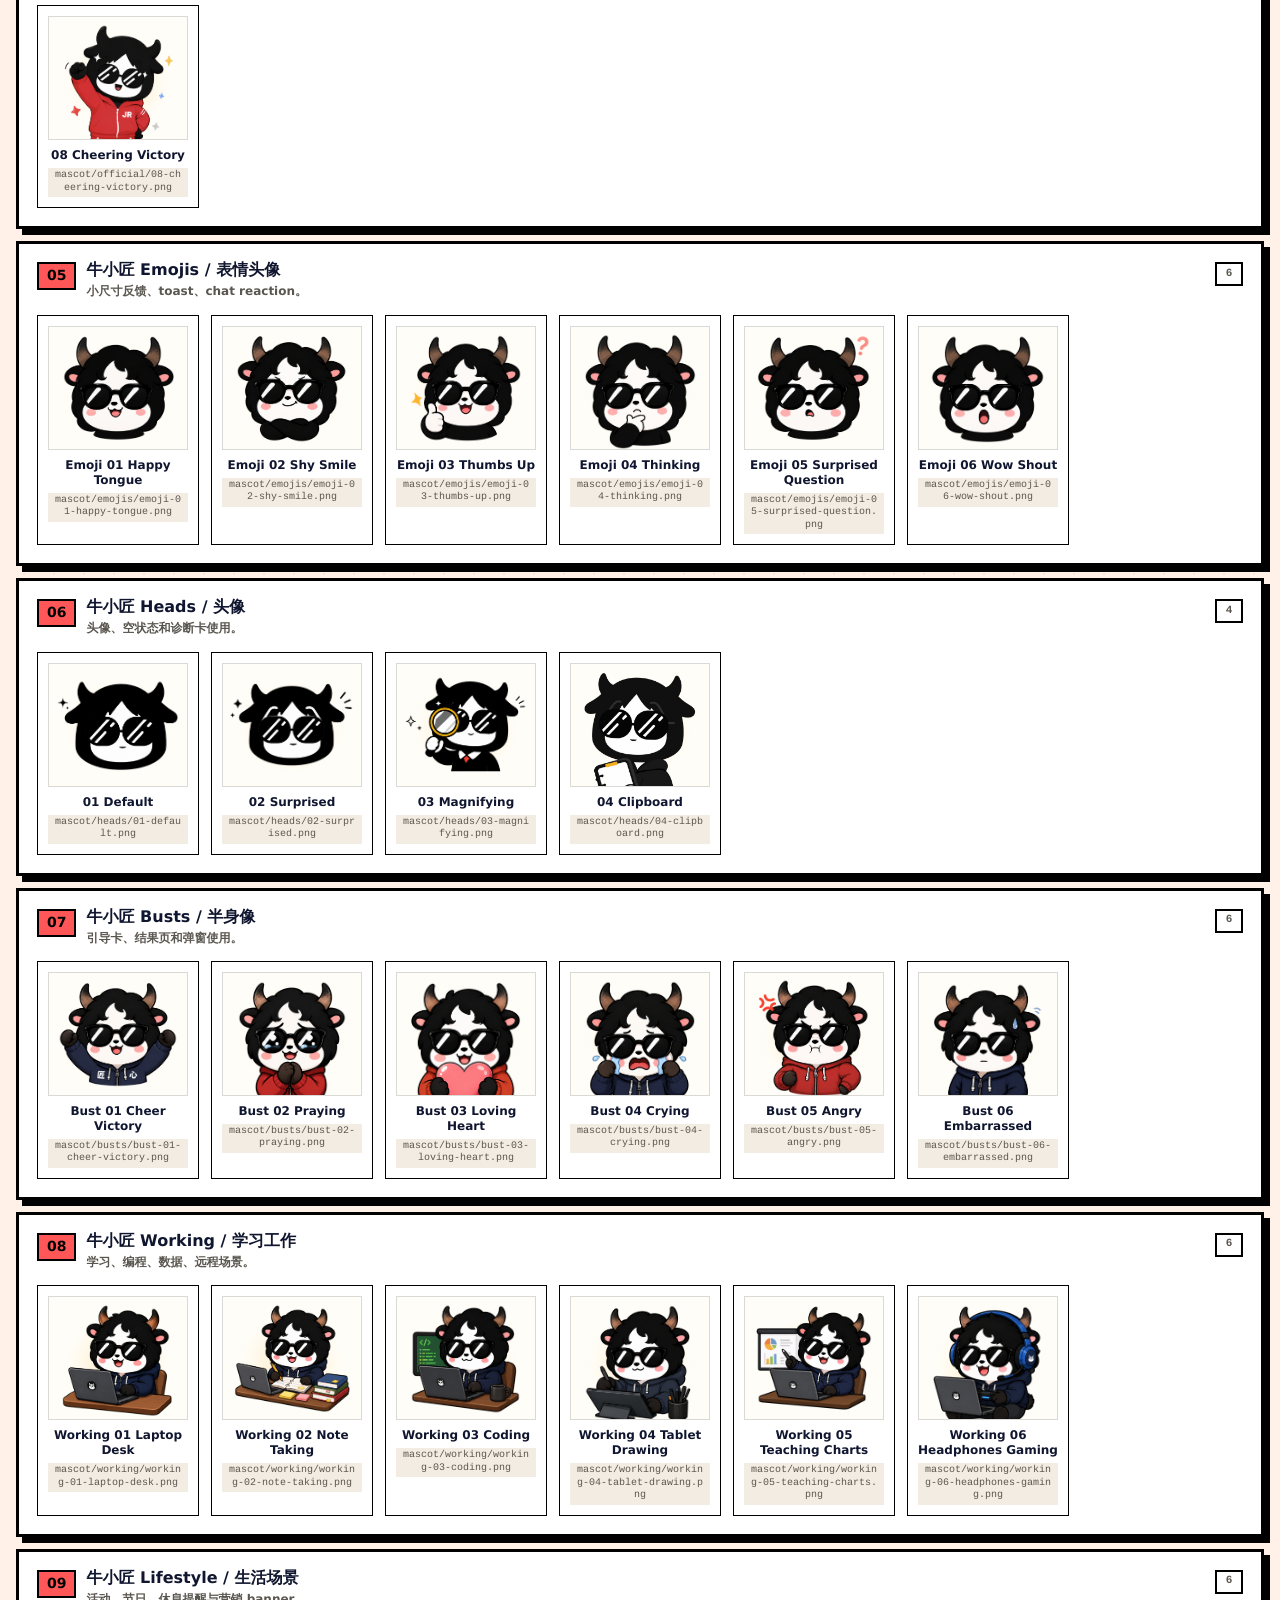
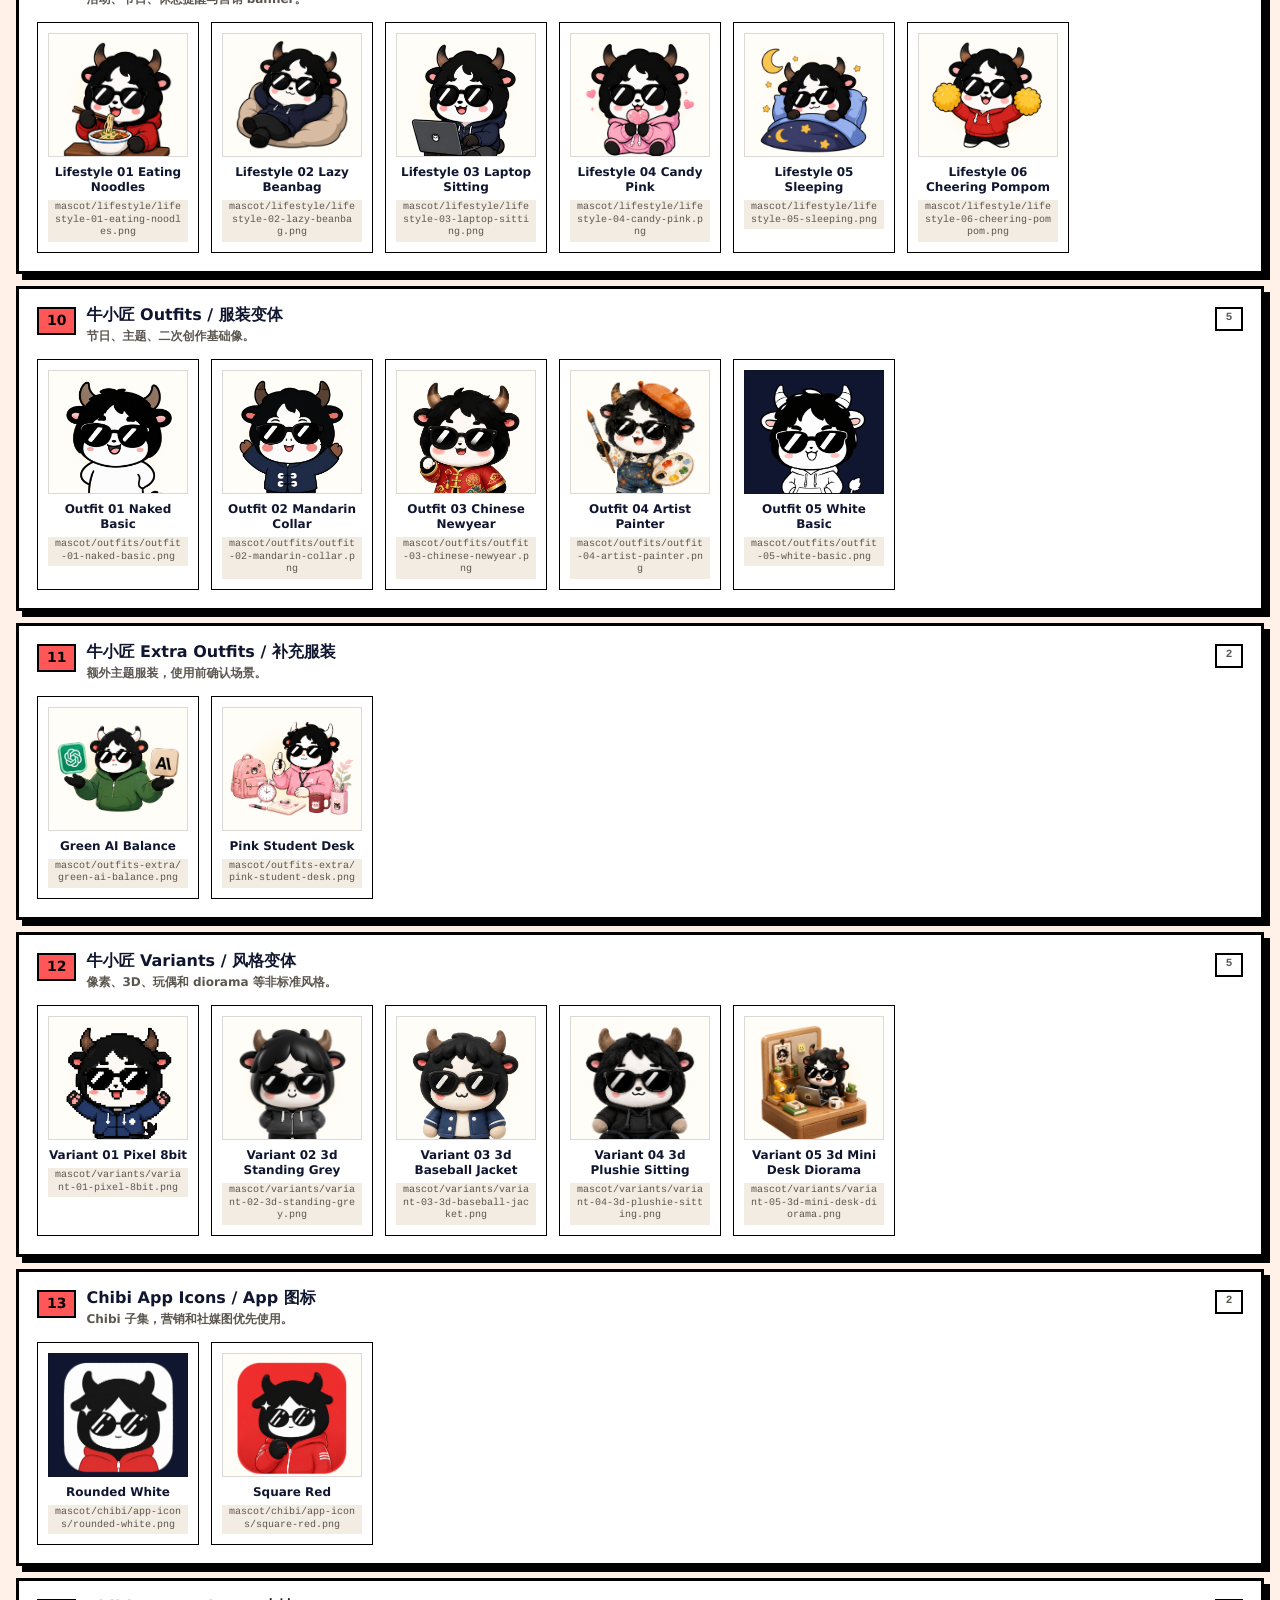
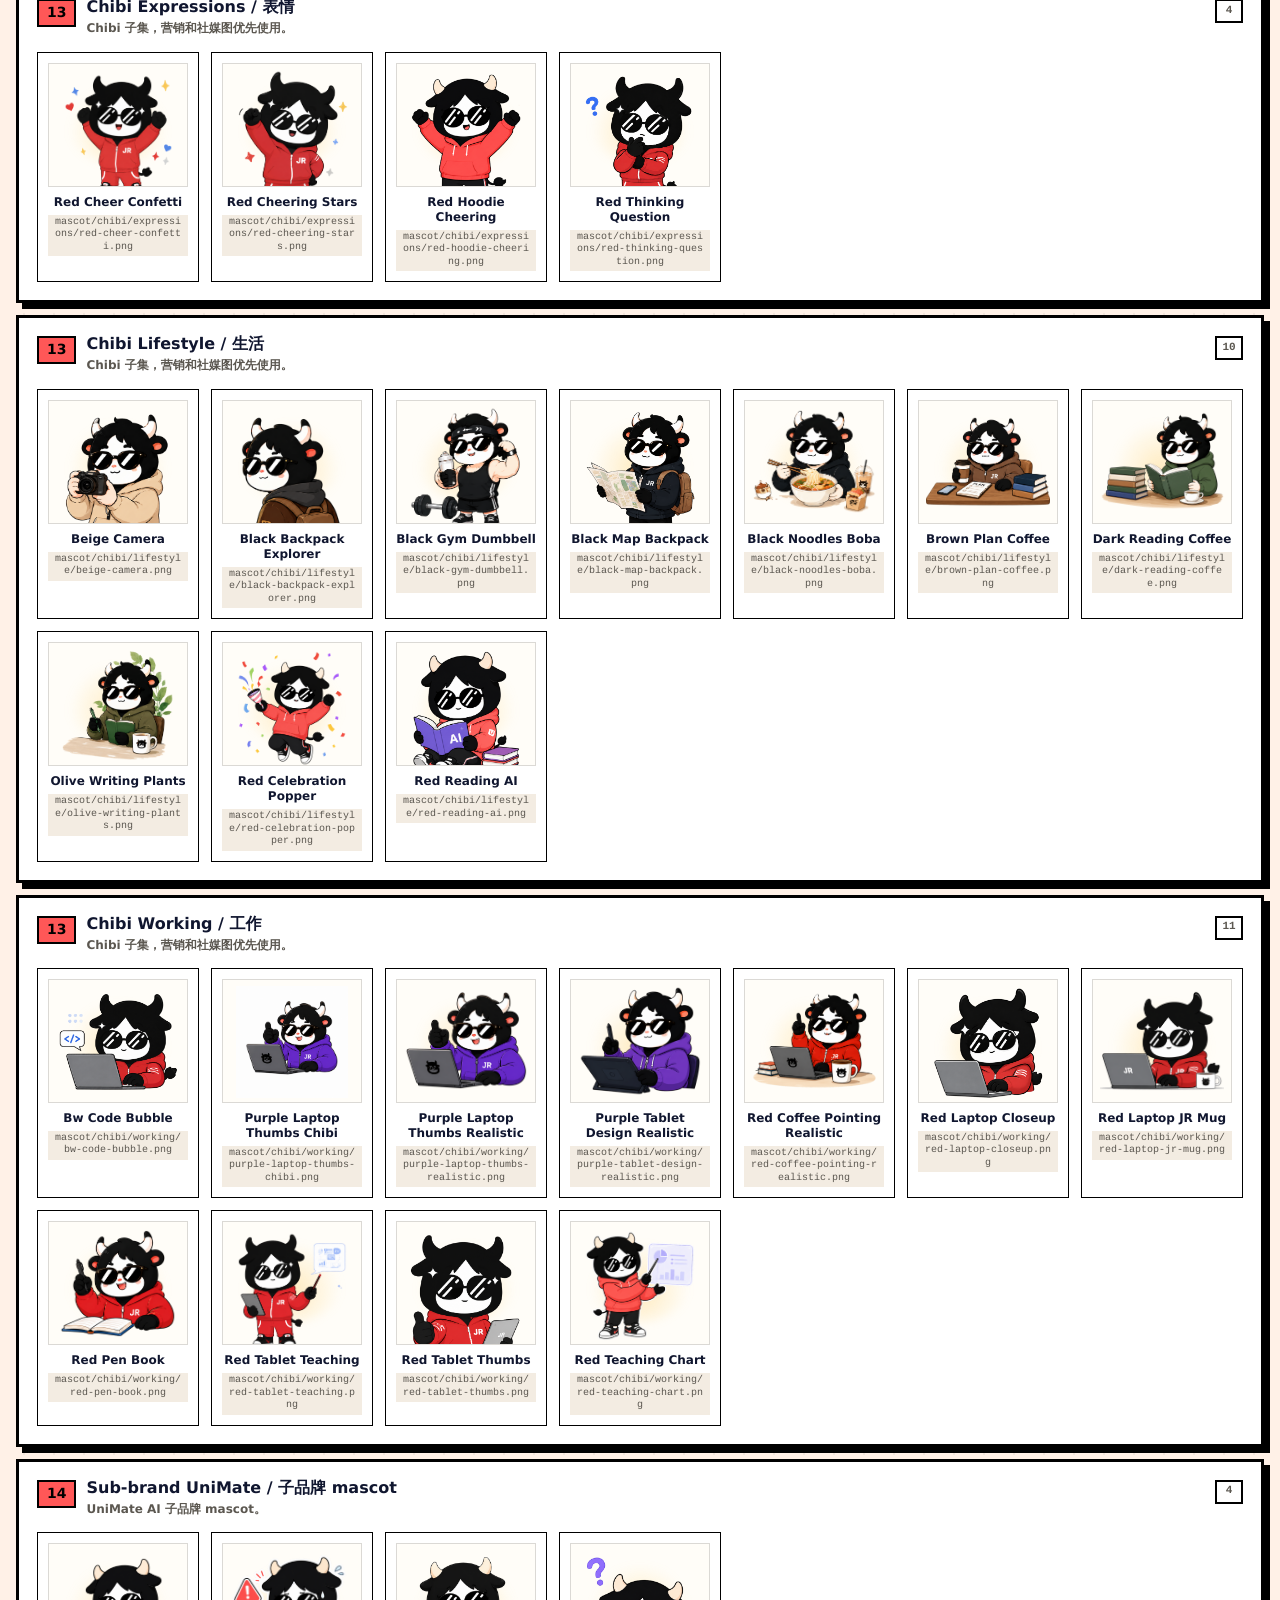
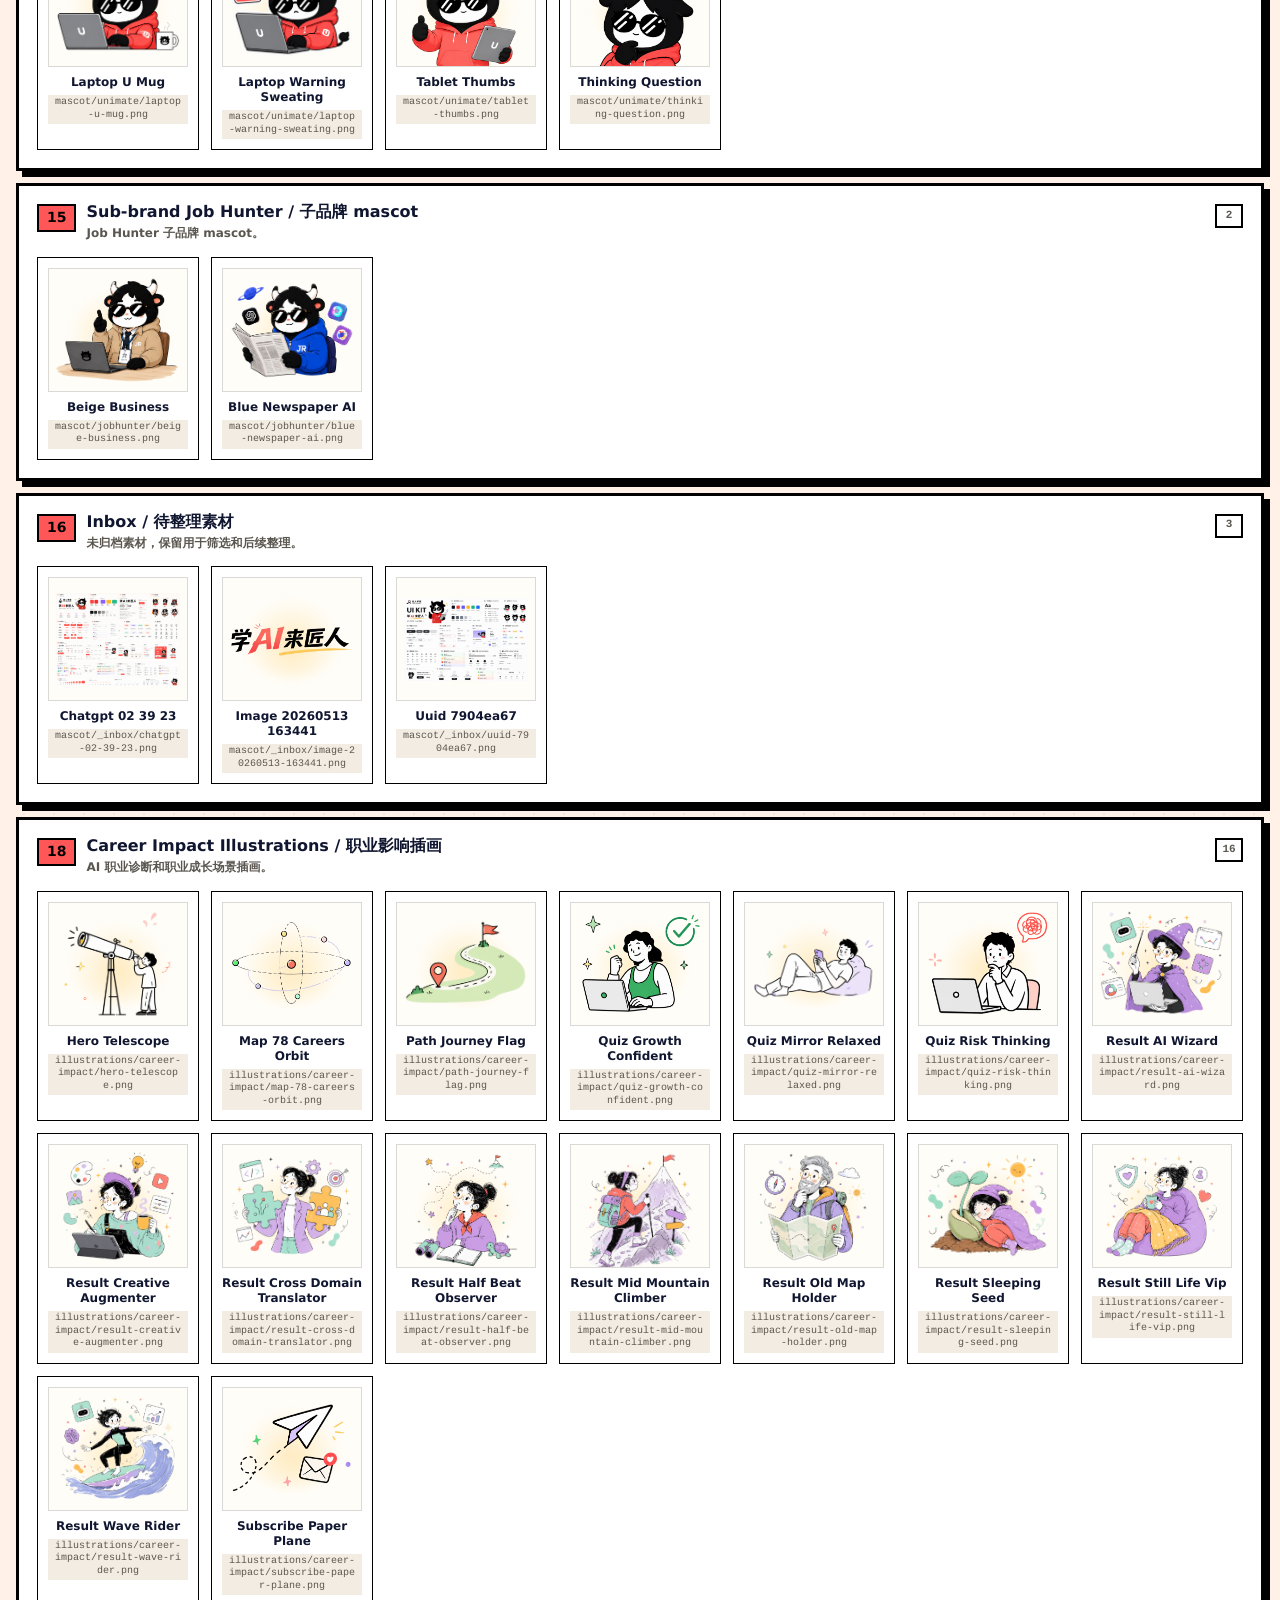
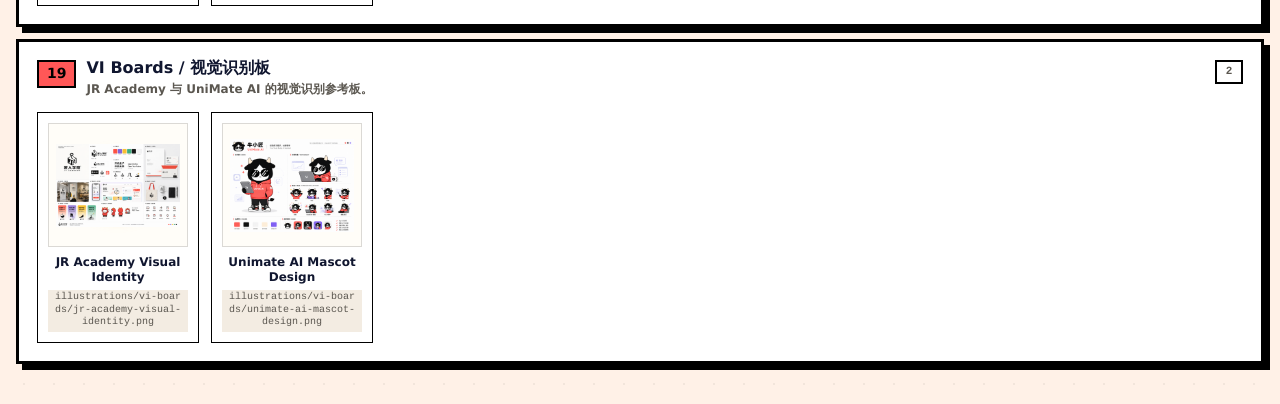
==== commit 389f0e3b: "feat(brand): 牛小匠深色背景白描边 .outline（纯 CSS drop-shadow，不改图片） 吉祥物本体偏黑,放深色卡会糊。用 8 方向 drop-shadow 沿透明 PNG 剪" ====
--- a/index.html
+++ b/index.html
@@ -239,8 +239,53 @@
 .product-mascot.sm{width:86px}
 .product-card .speech{right:8px;bottom:auto;top:40px;max-width:122px}
 .product-card.dark .speech{background:#fff;color:#000}
+/* —— 22 表单控件 + 浮层 —— */
+.forms{grid-column:span 24}
+.fc-rows{display:flex;flex-direction:column;gap:11px}
+.opt{display:flex;align-items:center;gap:9px;font-size:13px;font-weight:600;color:var(--dark);cursor:pointer}
+.nb-check{width:20px;height:20px;border:2px solid #000;background:#fff;display:inline-grid;place-items:center;font-size:13px;font-weight:900;color:#fff;flex:none;line-height:1}
+.nb-check.on{background:#000}
+.nb-check.ind{background:var(--yellow);color:#000}
+.nb-radio{width:20px;height:20px;border:2px solid #000;background:#fff;display:inline-grid;place-items:center;flex:none}
+.nb-radio.on::after{content:"";width:10px;height:10px;background:var(--red)}
+.nb-toggle{width:44px;height:24px;border:2px solid #000;background:#fff;display:inline-flex;align-items:center;padding:2px;flex:none}
+.nb-toggle i{width:16px;height:16px;background:#000;display:block;transition:transform .15s}
+.nb-toggle.on{background:var(--green)}
+.nb-toggle.on i{transform:translateX(18px)}
+.nb-slider{position:relative;height:10px;border:2px solid #000;background:#fff}
+.nb-slider .fill{position:absolute;left:0;top:0;bottom:0;width:65%;background:var(--red)}
+.nb-slider .knob{position:absolute;left:65%;top:50%;transform:translate(-50%,-50%);width:18px;height:18px;border:2px solid #000;background:var(--yellow)}
+.nb-stepper{display:inline-flex;border:2px solid #000;box-shadow:3px 3px 0 #000}
+.nb-stepper button{width:32px;height:32px;border:0;background:var(--dark);color:#fff;font-size:16px;font-weight:900;cursor:pointer;line-height:1}
+.nb-stepper span{width:42px;display:grid;place-items:center;font-family:var(--jr-font-mono);font-weight:700;border-left:2px solid #000;border-right:2px solid #000}
+.nb-select{display:flex;align-items:center;justify-content:space-between;gap:8px;height:38px;padding:0 12px;border:2px solid #000;background:#fff;box-shadow:3px 3px 0 #000;font-size:13px;font-weight:600;color:var(--dark);cursor:pointer}
+.nb-select svg{width:16px;height:16px;flex:none}
+.nb-menu{border:2px solid #000;background:#fff;box-shadow:4px 4px 0 #000;padding:4px;display:flex;flex-direction:column}
+.nb-menu a{padding:7px 10px;font-size:13px;font-weight:600;color:var(--dark);cursor:pointer}
+.nb-menu a:hover{background:var(--n100)}
+.nb-menu a.active{background:var(--yellow)}
+.nb-menu a.danger{color:var(--red-text)}
+.menu-div{height:2px;background:#000;margin:4px 0}
+.nb-ac-input{height:38px;padding:0 12px;border:2px solid #000;background:#fff;box-shadow:3px 3px 0 #000;display:flex;align-items:center;font-family:var(--jr-font-mono);font-size:13px;color:var(--dark)}
+.caret-blink{display:inline-block;width:2px;height:14px;background:#000;margin-left:1px;animation:cb 1s steps(1) infinite}
+@keyframes cb{50%{opacity:0}}
+.nb-ac-list{margin-top:6px;border:2px solid #000;background:#fff;box-shadow:4px 4px 0 #000;padding:4px}
+.nb-ac-list a{display:block;padding:7px 10px;font-size:13px;cursor:pointer;color:var(--n600)}
+.nb-ac-list a:hover{background:var(--n100)}
+.nb-ac-list a b{color:#000;background:var(--yellow);padding:0 1px;font-weight:700}
+.nb-tip-wrap{position:relative;display:inline-block}
+.nb-tip{position:absolute;bottom:calc(100% + 10px);left:50%;transform:translateX(-50%);white-space:nowrap;background:#000;color:#fff;font-size:11px;font-weight:700;padding:5px 9px}
+.nb-tip::after{content:"";position:absolute;top:100%;left:50%;transform:translateX(-50%);border:6px solid transparent;border-top-color:#000}
+.nb-page{display:flex;gap:6px;align-items:center;flex-wrap:wrap}
+.nb-page button{min-width:32px;height:32px;border:2px solid #000;background:#fff;font-weight:700;font-family:var(--jr-font-mono);cursor:pointer}
+.nb-page button.on{background:var(--red);color:#000;box-shadow:2px 2px 0 #000}
+.nb-page span{font-family:var(--jr-font-mono);color:var(--n600)}
+/* 修原生 select 的丑箭头 —— 统一自定义 caret */
+select{appearance:none;-webkit-appearance:none;background-image:url("data:image/svg+xml,%3Csvg xmlns='http://www.w3.org/2000/svg' width='16' height='16' fill='none' stroke='%23000' stroke-width='2.5' stroke-linecap='round' stroke-linejoin='round'%3E%3Cpolyline points='4 6 8 10 12 6'/%3E%3C/svg%3E");background-repeat:no-repeat;background-position:right 12px center;padding-right:34px}
+/* 牛小匠白描边（深色背景用）—— 8 方向 drop-shadow 沿透明 PNG 剪影描边，不改图片 */
+.product-mascot.outline,.mascot-outline{filter:drop-shadow(2px 0 0 #fff) drop-shadow(-2px 0 0 #fff) drop-shadow(0 2px 0 #fff) drop-shadow(0 -2px 0 #fff) drop-shadow(1.5px 1.5px 0 #fff) drop-shadow(-1.5px 1.5px 0 #fff) drop-shadow(1.5px -1.5px 0 #fff) drop-shadow(-1.5px -1.5px 0 #fff)}
 </style></head>
-<body><main class="page"><nav class="topbar" aria-label="Brand navigation"><img src="assets/logo/logo-official-black.svg" alt="JR Academy" /><strong>Brand Board · 完整资产库</strong><div class="toplinks"><a class="primary" href="#brand-board">21 模块规范</a><a href="#motion-system">动效规范</a><a href="assets.html">完整图片资产库</a><a href="#asset-library">本页资产摘要</a><a href="#asset-04">牛小匠</a><a href="#asset-13">Chibi</a></div></nav>
+<body><main class="page"><nav class="topbar" aria-label="Brand navigation"><img src="assets/logo/logo-official-black.svg" alt="JR Academy" /><strong>Brand Board · 完整资产库</strong><div class="toplinks"><a class="primary" href="#brand-board">22 模块规范</a><a href="#motion-system">动效规范</a><a href="assets.html">完整图片资产库</a><a href="#asset-library">本页资产摘要</a><a href="#asset-04">牛小匠</a><a href="#asset-13">Chibi</a></div></nav>
 <section id="brand-board" class="board-grid">
 <section class="panel brand"><header class="title"><span class="num">01</span><span>品牌头部</span><span class="en">/ Brand</span></header><img class="brand-logo" src="assets/logo/logo-official-black.svg" alt="匠人学院 JR Academy" /><img class="tagline-art" src="assets/logo/tagline-xueai-laijiangren.png" alt="学 AI 来匠人单独标语素材" /><p class="brand-copy">系统化 AI 学习与职业成长平台，陪你从入门到精通，用 AI 改变未来。</p><div class="brand-pills"><div class="brand-pill"><span class="pill-ico p"><svg viewBox="0 0 24 24" fill="none" stroke="currentColor" stroke-linecap="round" stroke-linejoin="round"><path d="M4 19.5A2.5 2.5 0 0 1 6.5 17H20"/><path d="M6.5 2H20v20H6.5A2.5 2.5 0 0 1 4 19.5v-15A2.5 2.5 0 0 1 6.5 2z"/></svg></span><span><strong>体系化课程</strong><span>系统学习路径</span></span></div><div class="brand-pill"><span class="pill-ico y"><svg viewBox="0 0 24 24" fill="none" stroke="currentColor" stroke-linecap="round" stroke-linejoin="round"><path d="M13 2 3 14h9l-1 8 10-12h-9z"/></svg></span><span><strong>AI 实战项目</strong><span>学以致用</span></span></div><div class="brand-pill"><span class="pill-ico g"><svg viewBox="0 0 24 24" fill="none" stroke="currentColor" stroke-linecap="round" stroke-linejoin="round"><path d="M3 3v18h18"/><path d="M7 15v3M12 11v7M17 7v11"/></svg></span><span><strong>职业赋能</strong><span>能力进阶</span></span></div><div class="brand-pill"><span class="pill-ico r"><svg viewBox="0 0 24 24" fill="none" stroke="currentColor" stroke-linecap="round" stroke-linejoin="round"><path d="M16 21v-2a4 4 0 0 0-4-4H6a4 4 0 0 0-4 4v2"/><circle cx="9" cy="7" r="4"/><path d="M22 21v-2a4 4 0 0 0-3-3.87"/></svg></span><span><strong>陪伴式成长</strong><span>社群与教练</span></span></div></div><img class="brand-mascot" src="assets/mascot/heads/01-default.png" alt="牛小匠头像" /><span class="doodle" style="right:34px;top:34px;font-size:32px;color:var(--yellow);text-shadow:1px 1px 0 var(--dark);">✦</span><span class="doodle spark2">✦</span><span class="doodle spark3">· ·</span><span class="doodle lines">⌁</span></section>
 <section class="panel colors"><header class="title"><span class="num">02</span><span>颜色系统</span><span class="en">/ Colors</span></header><div class="color-grid"><div class="swatch"><div class="box dark"></div><strong>主深色 / Dark</strong><code>#10162F</code></div><div class="swatch"><div class="box red"></div><strong>主色 / Red</strong><code>#FF5757</code></div><div class="swatch"><div class="box yellow"></div><strong>黄色 / Yellow</strong><code>#FFDE59</code></div><div class="swatch"><div class="box green"></div><strong>绿色 / Green</strong><code>#7ED957</code></div><div class="swatch"><div class="box blue"></div><strong>蓝色 / Blue</strong><code>#38B6FF</code></div><div class="swatch"><div class="box purple"></div><strong>紫色 / Purple</strong><code>#CB6CE6</code></div></div><div class="neutral-row"><div class="neutral"><div class="nbox" style="background:#1a1a2e"></div><strong>中性 900</strong><code>#1A1A2E</code></div><div class="neutral"><div class="nbox" style="background:#5b5750"></div><strong>中性 600</strong><code>#5B5750</code></div><div class="neutral"><div class="nbox" style="background:#cfc6b8"></div><strong>中性 300</strong><code>#CFC6B8</code></div><div class="neutral"><div class="nbox" style="background:#f3ece2"></div><strong>中性 100</strong><code>#F3ECE2</code></div><div class="neutral"><div class="nbox" style="background:#fff8f0"></div><strong>中性 50</strong><code>#FFF8F0</code></div></div><svg class="curve-arrow" viewBox="0 0 80 80" fill="none"><path d="M62 18c-17 1-29 8-28 19 1 9 13 11 17 4 5-8-5-18-18-8-10 8-15 18-16 31" stroke="#0D0F12" stroke-width="2.5" stroke-linecap="round"/><path d="M11 57l6 7 8-5" stroke="#0D0F12" stroke-width="2.5" stroke-linecap="round" stroke-linejoin="round"/></svg></section>
@@ -285,7 +330,7 @@
 <div class="product-card green"><p class="label">学习计划 / Plan</p><h3>你的学习计划</h3><div class="check-list"><span>数据思维入门</span><span>Excel 基础</span><span>SQL 查询</span></div><span class="cta">继续学习 →</span><img class="product-mascot sm" src="assets/mascot/working/working-04-tablet-drawing.png" alt=""></div>
 <div class="product-card yellow"><p class="label">欢迎 / Onboarding</p><h3>欢迎来到匠人！</h3><p class="small">3 步定制你的专属 AI 学习路径</p><span class="cta">开始吧 →</span><img class="product-mascot" src="assets/mascot/lifestyle/lifestyle-06-cheering-pompom.png" alt=""><div class="speech">先花 1 分钟告诉我你想学啥～</div></div>
 <div class="product-card blue"><p class="label">成就 / Achievement</p><h3>连续学习 7 天 🔥</h3><p class="small">解锁「坚持之星」徽章</p><span class="cta">领取奖励 →</span><img class="product-mascot" src="assets/mascot/busts/bust-03-loving-heart.png" alt=""></div>
-<div class="product-card dark"><p class="label">AI 助教 / AI Tutor</p><h3>牛小匠陪你学</h3><p class="small">卡住了？随时问，我用你的进度回答</p><span class="cta">问问牛小匠 →</span><img class="product-mascot sm" src="assets/mascot/working/working-05-teaching-charts.png" alt=""><div class="speech">这题我会，来 →</div></div>
+<div class="product-card dark"><p class="label">AI 助教 / AI Tutor</p><h3>牛小匠陪你学</h3><p class="small">卡住了？随时问，我用你的进度回答</p><span class="cta">问问牛小匠 →</span><img class="product-mascot sm outline" src="assets/mascot/working/working-05-teaching-charts.png" alt=""><div class="speech">这题我会，来 →</div></div>
 </div></section>
 <section id="motion-system" class="panel motion"><header class="title"><span class="num">14</span><span>动效系统</span><span class="en">/ Motion</span></header><div class="motion-grid"><div class="motion-demo"><b>Entrance</b><p class="small">160ms · ease-out · 透明度 + 8px 位移</p><div class="motion-orbit"></div></div><div class="motion-demo"><b>Press / Hover</b><p class="small">120ms · scale 0.98 / lift 4px</p><span class="motion-lift">开始学习 →</span></div><div class="motion-demo"><b>Feedback</b><p class="small">1 次 pop，不循环打扰</p><span class="motion-spark">✦</span></div><div class="motion-demo"><b>Progress</b><p class="small">loading 用线性，不抖动布局</p><div class="motion-line"></div></div></div></section>
 <section class="panel spacing"><header class="title"><span class="num">15</span><span>间距 / 圆角</span><span class="en">/ Spacing</span></header><div class="token-grid"><div class="token-card"><b>Spacing Scale</b><div class="scale-row"><span style="height:4px"></span><span style="height:8px"></span><span style="height:12px"></span><span style="height:16px"></span><span style="height:24px"></span><span style="height:32px"></span></div><code>4 / 8 / 12 / 16 / 24 / 32</code></div><div class="token-card"><b>Radius</b><p class="small">全直角 0（neo-brutalism）· 仅圆形元素 999px</p><code>--jr-radius-0 / -full</code></div><div class="token-card"><b>Grid</b><p class="small">桌面 24 columns，平板 12 columns，移动单列。</p><code>gap: 10px / 12px</code></div><div class="token-card"><b>Density</b><p class="small">运营后台偏紧凑，营销页可放大 1 档。</p><code>compact first</code></div></div></section>
@@ -346,6 +391,19 @@
 <p class="dark-conclusion">只有目录（metadata）永远在 → 挂 76 个 skill 也不爆 context。</p>
 </div>
 </section>
+<section class="panel forms"><header class="title"><span class="num">22</span><span>表单控件 + 浮层</span><span class="en">/ Form Controls & Overlays · 补齐 + dropdown 重做 + autocomplete</span></header><p class="small" style="margin:-6px 0 12px">之前缺的常用控件补齐（复选/单选/开关/滑块/步进），dropdown 重做、autocomplete 完成（静态展示交互态）。</p>
+<div class="zshow">
+<div class="zcell"><span class="zlabel">复选框 Checkbox</span><div class="fc-rows"><label class="opt"><span class="nb-check on">✓</span> 已选中</label><label class="opt"><span class="nb-check"></span> 未选中</label><label class="opt"><span class="nb-check ind">–</span> 半选 indeterminate</label></div></div>
+<div class="zcell"><span class="zlabel">单选 Radio（方形）</span><div class="fc-rows"><label class="opt"><span class="nb-radio on"></span> 自学版</label><label class="opt"><span class="nb-radio"></span> 教学版</label><label class="opt"><span class="nb-radio"></span> 陪跑版</label></div></div>
+<div class="zcell"><span class="zlabel">开关 Toggle</span><div class="fc-rows"><label class="opt"><span class="nb-toggle on"><i></i></span> 邮件提醒 · 开</label><label class="opt"><span class="nb-toggle"><i></i></span> 短信提醒 · 关</label></div></div>
+<div class="zcell"><span class="zlabel">滑块 Slider</span><div style="padding-top:16px"><div class="nb-slider"><span class="fill"></span><span class="knob"></span></div><p class="small" style="margin-top:12px;font-family:var(--jr-font-mono)">学习时长 · 65%</p></div></div>
+<div class="zcell"><span class="zlabel">步进器 Stepper</span><div class="nb-stepper"><button>−</button><span>3</span><button>+</button></div><p class="small" style="margin-top:10px">报名名额</p></div>
+<div class="zcell"><span class="zlabel">下拉选择 Select（重做）</span><div class="nb-select">选择学习方向<svg viewBox="0 0 16 16" fill="none" stroke="currentColor" stroke-width="2.5" stroke-linecap="round" stroke-linejoin="round"><polyline points="4 6 8 10 12 6"/></svg></div><p class="small" style="margin-top:8px">原生 select 也已套同款箭头</p></div>
+<div class="zcell"><span class="zlabel">下拉菜单 Dropdown（展开态）</span><div class="nb-menu"><a class="active">个人主页</a><a>我的课程</a><a>账号设置</a><div class="menu-div"></div><a class="danger">退出登录</a></div></div>
+<div class="zcell"><span class="zlabel">自动补全 Autocomplete（完成）</span><div class="nb-ac"><div class="nb-ac-input">prom<span class="caret-blink"></span></div><div class="nb-ac-list"><a><b>prom</b>pt 工程实战</a><a><b>prom</b>pt 大师班</a><a><b>prom</b>oting AI 内容</a></div></div></div>
+<div class="zcell"><span class="zlabel">工具提示 Tooltip</span><div style="padding:26px 0 10px;display:flex;justify-content:center"><span class="nb-tip-wrap"><span class="nb-tip">会员专属功能</span><span class="cta">悬停我</span></span></div></div>
+<div class="zcell wide"><span class="zlabel">分页 Pagination</span><div class="nb-page"><button>‹</button><button class="on">1</button><button>2</button><button>3</button><span>…</span><button>9</button><button>›</button></div></div>
+</div></section>
 </section>
 <section id="asset-library" class="asset-library"><div class="library-hero"><h1>完整图片 / 吉祥物资产库</h1><p>下方直接读取当前仓库里所有图片资产路径生成，共 132 张/个图片文件。包含 spec sheet、当前 logo、backup logo、装饰、牛小匠、Chibi、子品牌 mascot、_inbox 待整理素材、Career Impact 插画和 VI 设计板。</p><div class="toc"><a href="#asset-00">Spec Sheets</a><a href="#asset-01">Logo Family</a><a href="#asset-02">Logo Backup</a><a href="#asset-03">Decorations</a><a href="#asset-04">牛小匠 Official</a><a href="#asset-05">牛小匠 Emojis</a><a href="#asset-06">牛小匠 Heads</a><a href="#asset-07">牛小匠 Busts</a><a href="#asset-08">牛小匠 Working</a><a href="#asset-09">牛小匠 Lifestyle</a><a href="#asset-10">牛小匠 Outfits</a><a href="#asset-11">牛小匠 Extra Outfits</a><a href="#asset-12">牛小匠 Variants</a><a href="#asset-13">Chibi App Icons</a><a href="#asset-13">Chibi Expressions</a><a href="#asset-13">Chibi Lifestyle</a><a href="#asset-13">Chibi Working</a><a href="#asset-14">Sub-brand UniMate</a><a href="#asset-15">Sub-brand Job Hunter</a><a href="#asset-16">Inbox</a><a href="#asset-18">Career Impact Illustrations</a><a href="#asset-19">VI Boards</a></div></div>
       <section class="asset-section" id="asset-00">
